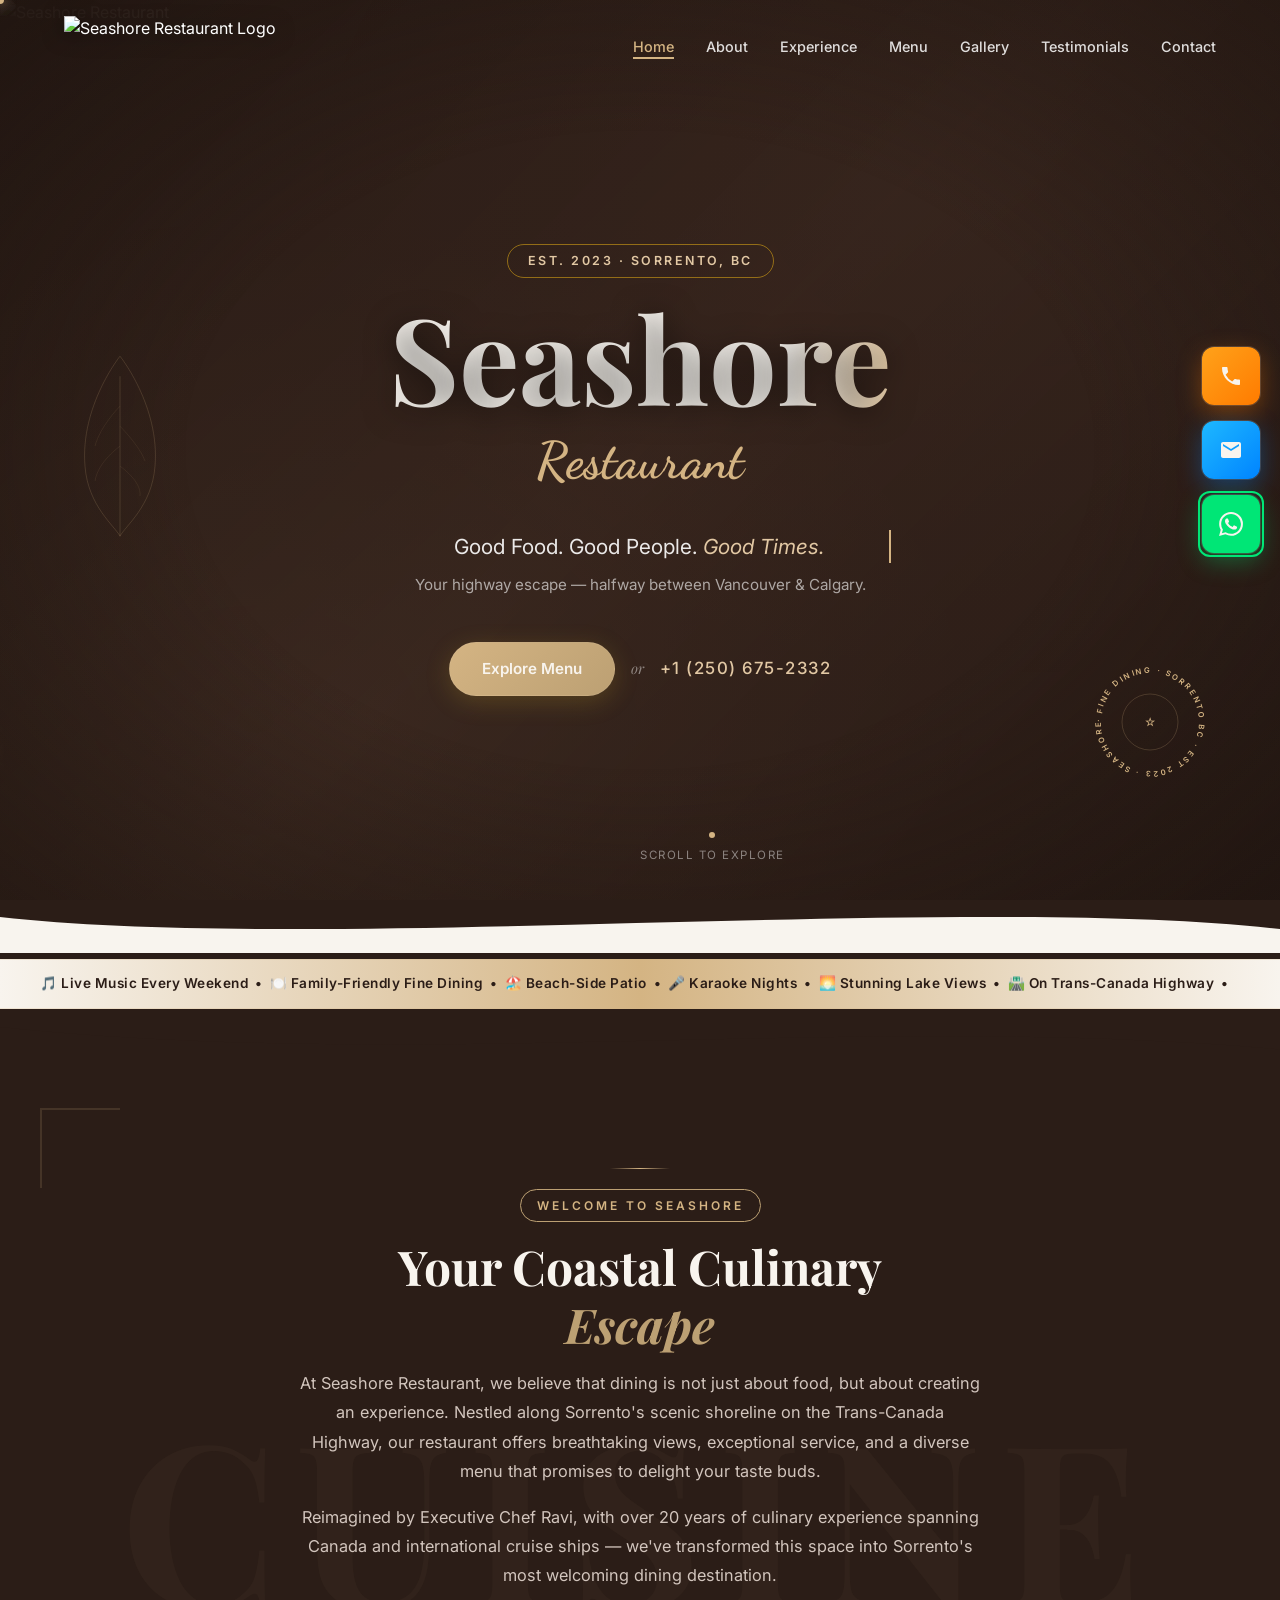
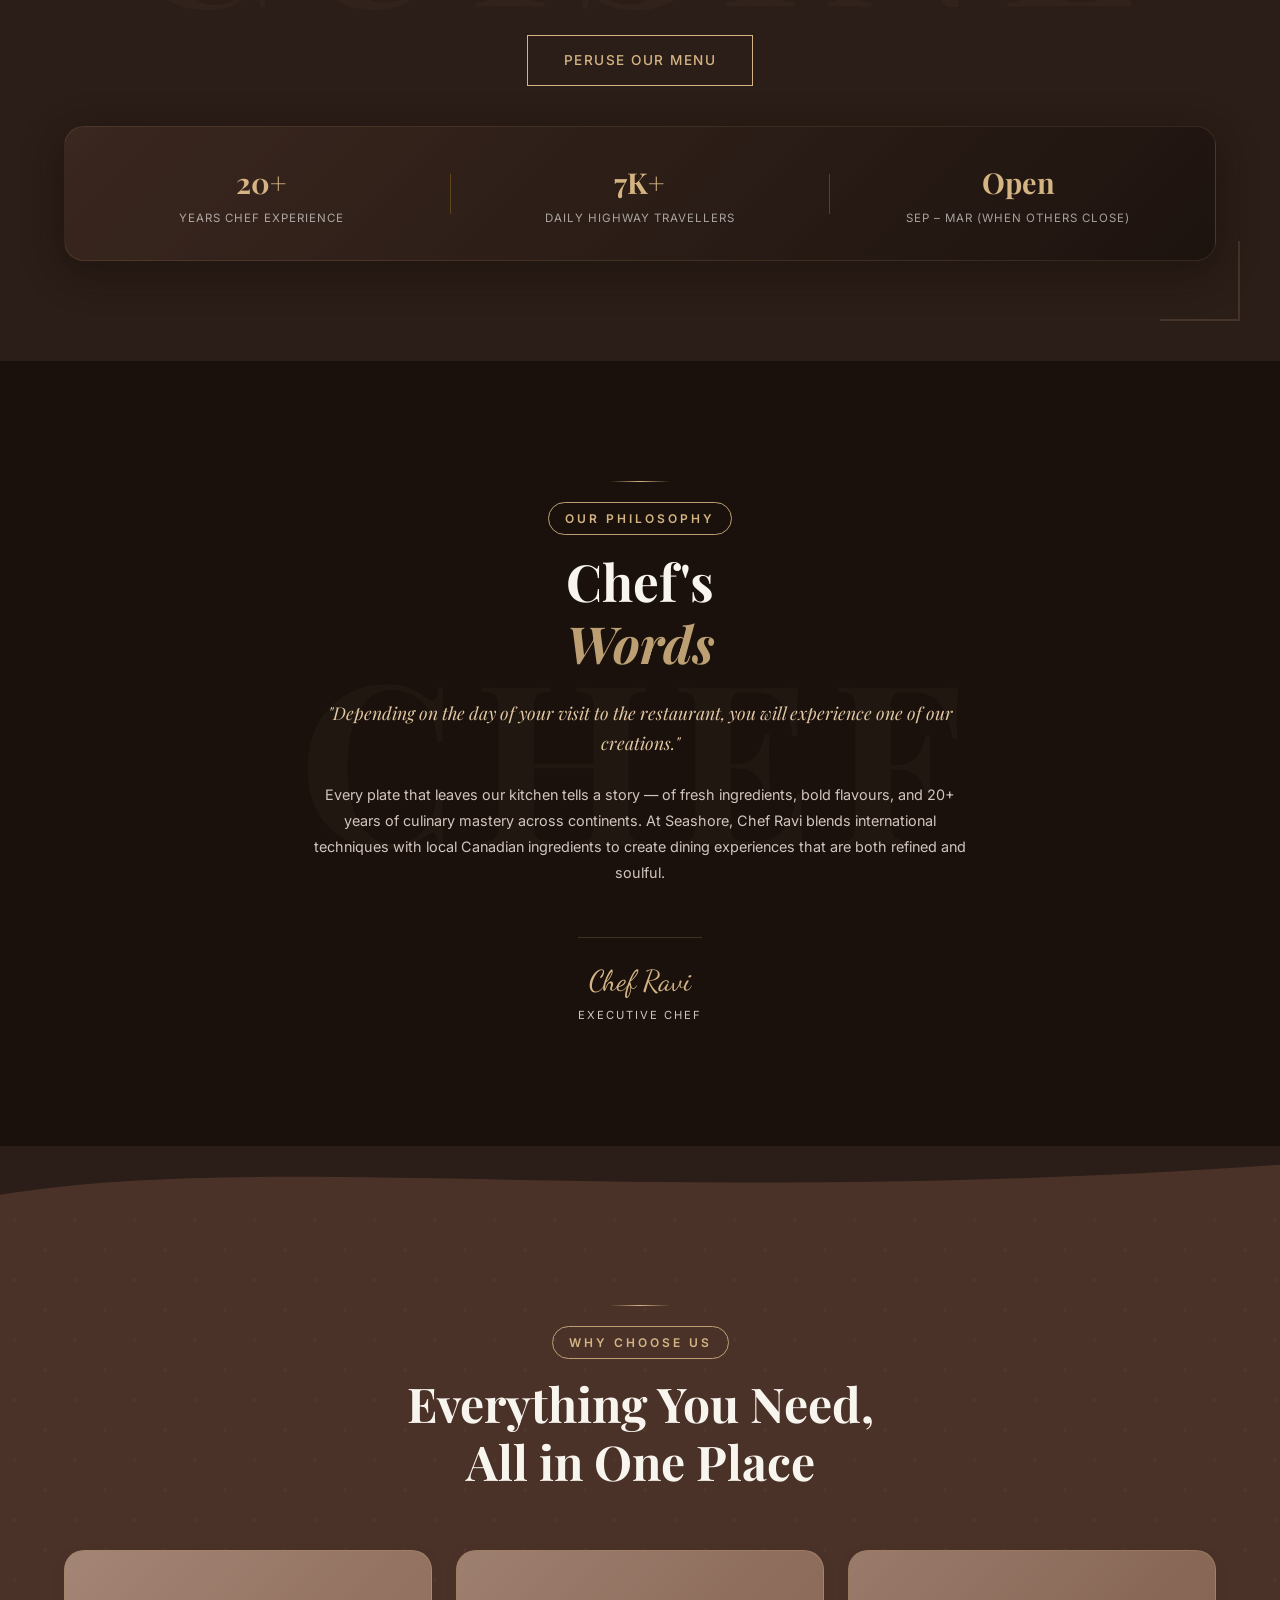
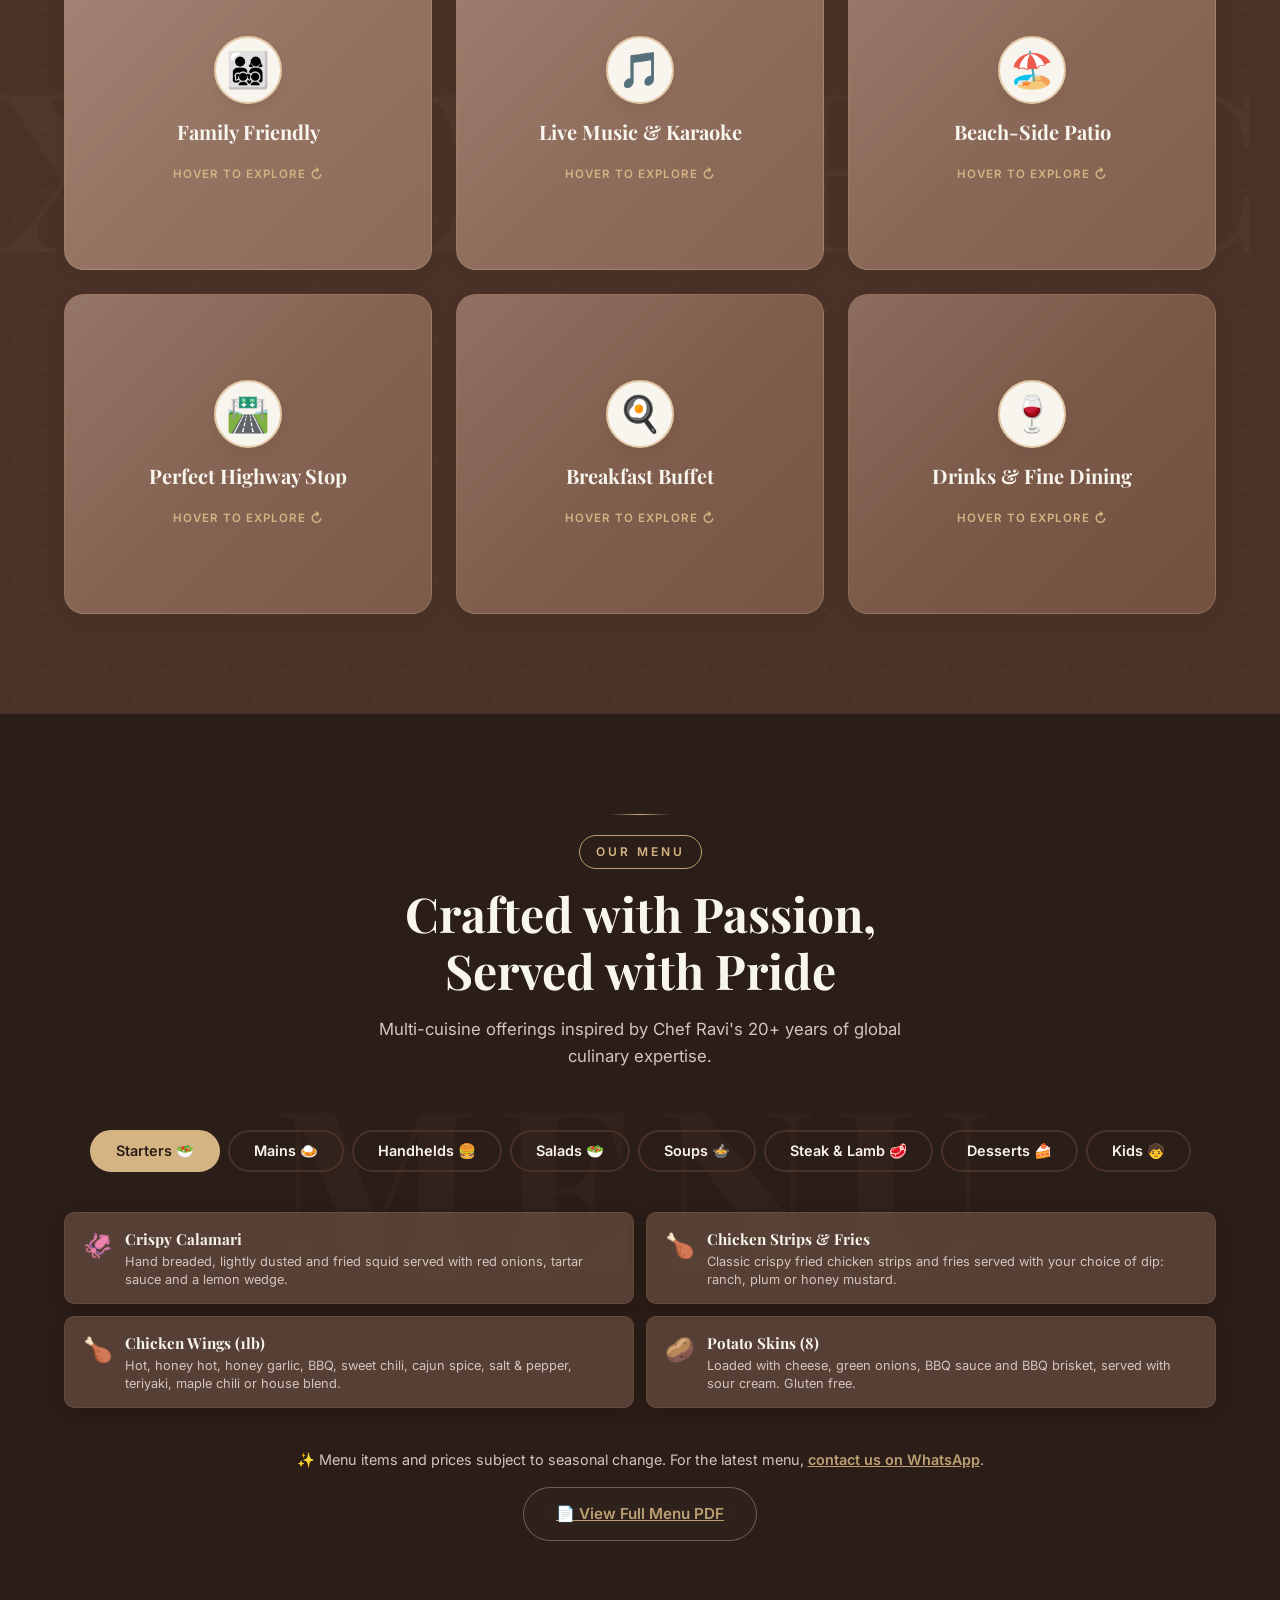
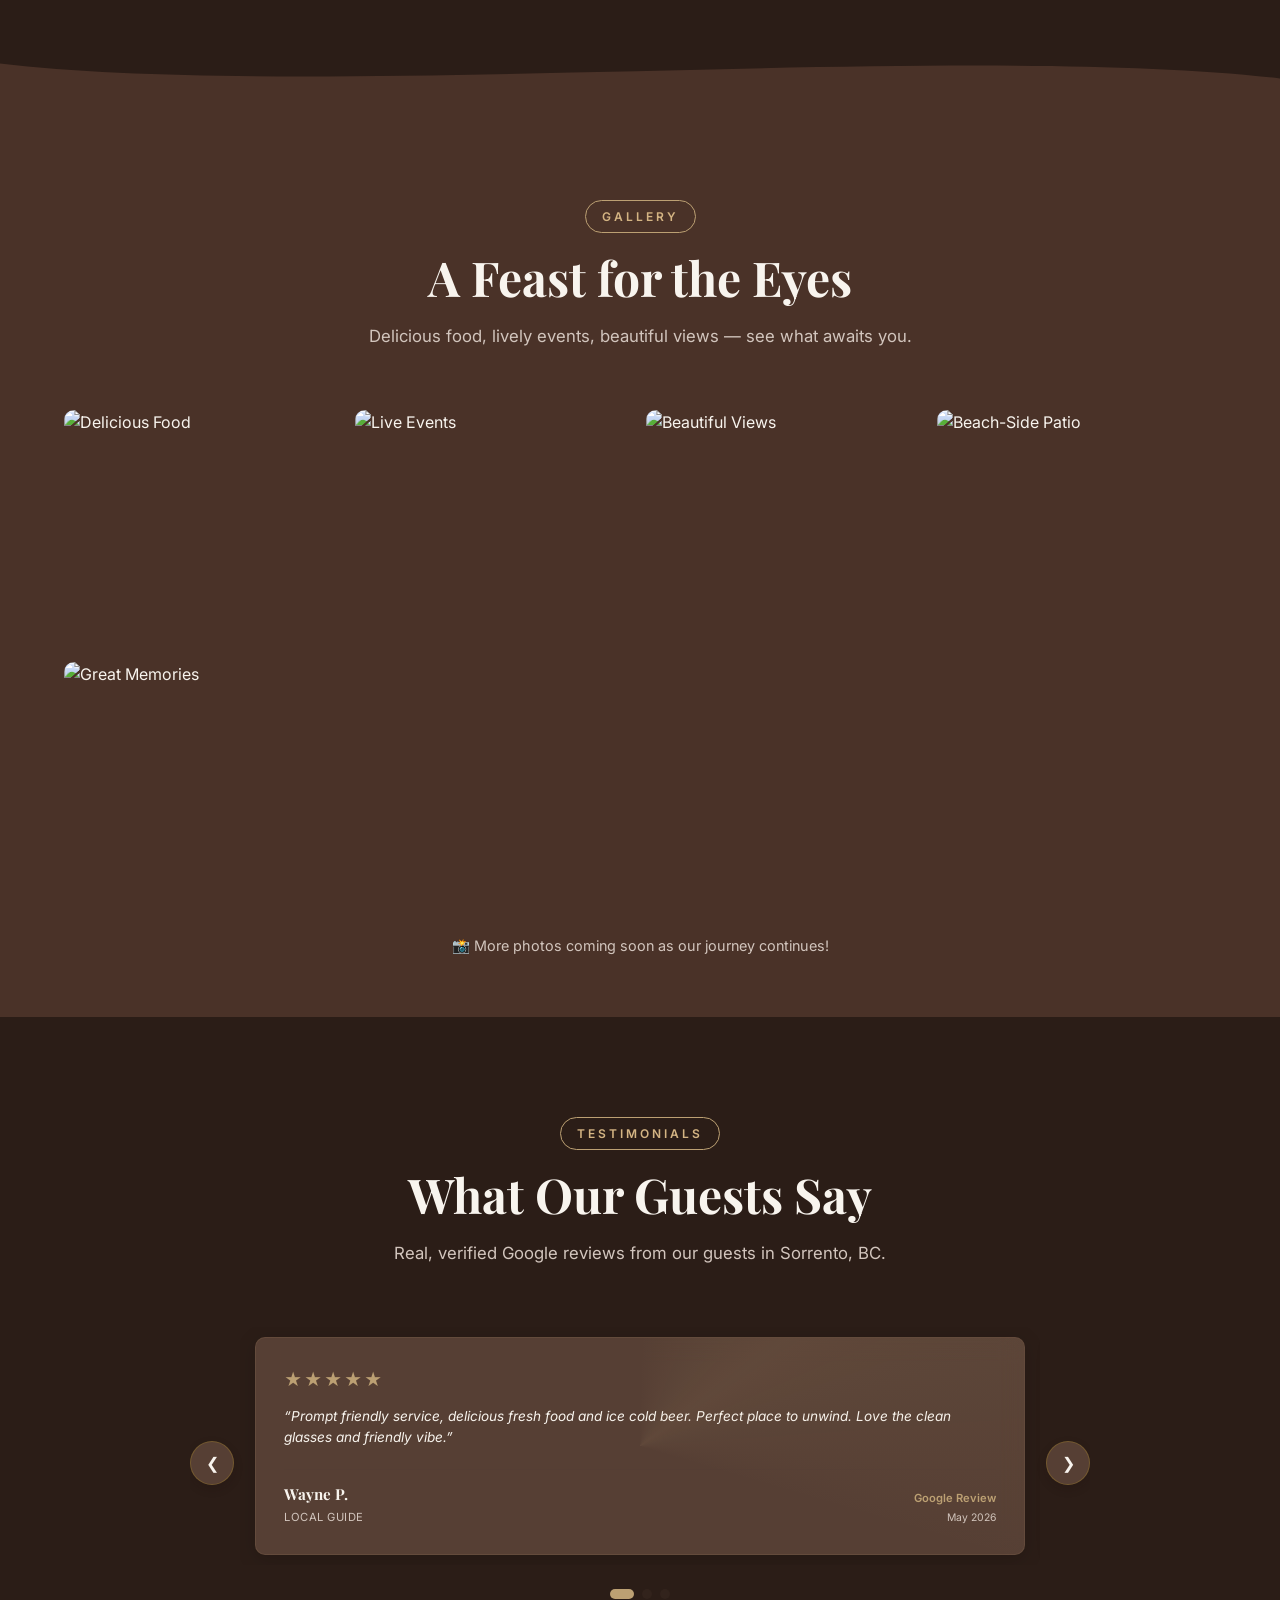
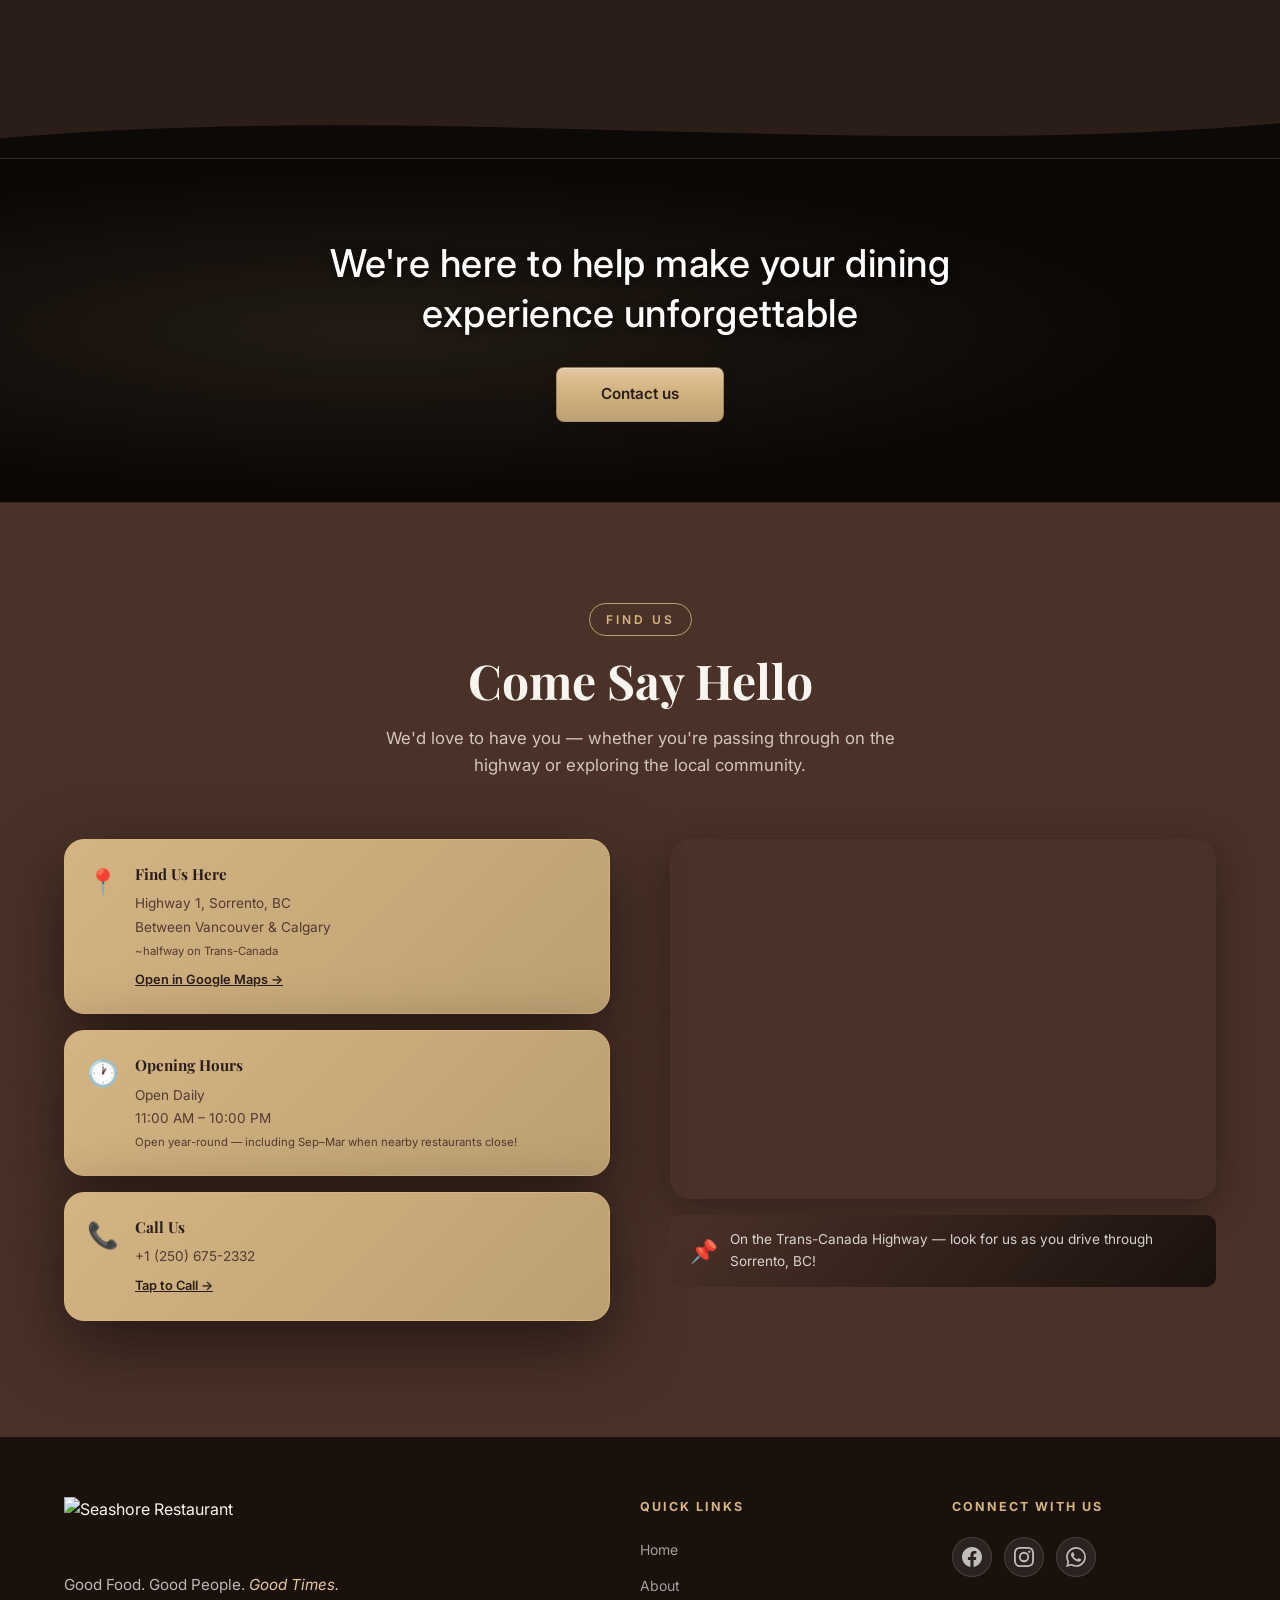
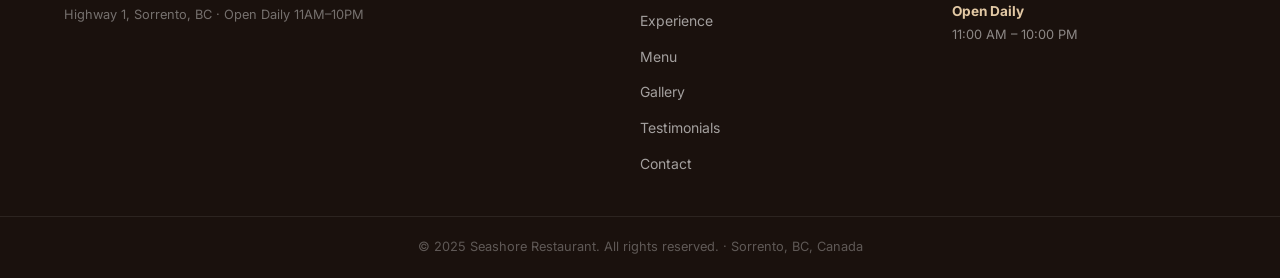
==== index.html @ 24e591bb "Remove generated photos and keep clean centered editorial section layout" ====
<!DOCTYPE html>
<html lang="en">
<head>
  <meta charset="UTF-8" />
  <meta name="viewport" content="width=device-width, initial-scale=1.0" />
  <title>Seashore Restaurant | Fine Dining in Sorrento, BC</title>
  <meta name="description" content="Seashore Restaurant — Sorrento BC's premier family-friendly fine dining restaurant on the Trans-Canada Highway. Great food, live music, beach-side patio and stunning lake views. Halfway between Vancouver & Calgary." />
  <meta name="keywords" content="Seashore Restaurant, Sorrento BC restaurant, fine dining Trans-Canada, family restaurant BC, live music Sorrento, beach patio restaurant" />
  <meta property="og:title" content="Seashore Restaurant | Fine Dining in Sorrento, BC" />
  <meta property="og:description" content="Good Food. Good People. Good Times. The only full-service restaurant on the Trans-Canada Highway between Vancouver & Calgary." />
  <meta property="og:type" content="website" />
  <meta property="og:url" content="https://shoreline-social-luxury.surge.sh/" />
  <meta property="og:image" content="https://shoreline-social-sorrento.surge.sh/hero-bg.png" />
  <meta property="og:image:width" content="1200" />
  <meta property="og:image:height" content="630" />
  <meta property="og:image:alt" content="Seashore Restaurant — Fine Dining in Sorrento, BC" />
  <meta property="og:site_name" content="Seashore Restaurant" />
  <meta name="twitter:card" content="summary_large_image" />
  <meta name="twitter:title" content="Seashore Restaurant | Fine Dining in Sorrento, BC" />
  <meta name="twitter:description" content="Good Food. Good People. Good Times. The only full-service restaurant on the Trans-Canada Highway between Vancouver & Calgary." />
  <meta name="twitter:image" content="https://shoreline-social-sorrento.surge.sh/hero-bg.png" />
  <link rel="icon" type="image/svg+xml" href="https://shoreline-social-sorrento.surge.sh/favicon.svg" />
  <link rel="preconnect" href="https://fonts.googleapis.com" />
  <link rel="preconnect" href="https://fonts.gstatic.com" crossorigin />
  <link href="https://fonts.googleapis.com/css2?family=Playfair+Display:ital,wght@0,400;0,600;0,700;1,400;1,600&family=Inter:wght@300;400;500;600&family=Dancing+Script:wght@600;700&display=swap" rel="stylesheet" />
  <link rel="stylesheet" href="style.css" />
</head>
<body>

  <!-- ===== PAGE LOADER ===== -->
  <div id="pageLoader" class="page-loader">
    <div class="loader-inner">
      <div class="loader-ring"></div>
      <div class="loader-ring"></div>
      <div class="loader-ring"></div>
      <span class="loader-text">Seashore</span>
    </div>
  </div>

  <!-- ===== SCROLL PROGRESS BAR ===== -->
  <div id="scrollProgress" class="scroll-progress"></div>

  <!-- ===== CURSOR GLOW ===== -->
  <div id="cursorGlow" class="cursor-glow"></div>
  <div id="cursorDot" class="cursor-dot"></div>

  <!-- ===== AMBIENT BACKGROUND ORBS ===== -->
  <div class="ambient-orbs" aria-hidden="true">
    <div class="orb orb-1"></div>
    <div class="orb orb-2"></div>
    <div class="orb orb-3"></div>
  </div>

  <!-- ===== NAVIGATION ===== -->
  <nav id="navbar" class="navbar">
    <div class="nav-container">
      <a href="#hero" class="nav-logo">
        <img src="https://shoreline-social-sorrento.surge.sh/logo-circular.png" alt="Seashore Restaurant Logo" class="logo-img" />
      </a>
      <ul class="nav-links" id="navLinks">
        <li><a href="#hero" class="nav-link">Home</a></li>
        <li><a href="#about" class="nav-link">About</a></li>
        <li><a href="#experience" class="nav-link">Experience</a></li>
        <li><a href="#menu" class="nav-link">Menu</a></li>
        <li><a href="#gallery" class="nav-link">Gallery</a></li>
        <li><a href="#testimonials" class="nav-link">Testimonials</a></li>
        <li><a href="#contact" class="nav-link">Contact</a></li>
      </ul>
      <button class="hamburger" id="hamburger" aria-label="Toggle menu">
        <span></span><span></span><span></span>
      </button>
    </div>
  </nav>

  <!-- ===== HERO ===== -->
  <section id="hero" class="hero">
    <canvas id="heroCanvas" class="hero-canvas"></canvas>
    <div class="hero-bg"></div>
    <img src="https://shoreline-social-sorrento.surge.sh/hero-bg.png" alt="Seashore Restaurant" class="hero-poster-img" />
    <div class="hero-content">
      <div class="hero-badge">Est. 2023 · Sorrento, BC</div>
      <h1 class="hero-title">
        <span class="hero-title-main">Seashore</span>
        <span class="hero-title-sub">Restaurant</span>
      </h1>
      <p class="hero-tagline">Good Food. Good People. <em>Good Times.</em></p>
      <p class="hero-sub">Your highway escape — halfway between Vancouver &amp; Calgary.</p>
      <div class="hero-actions">
        <a href="#menu" class="btn btn-gold" id="heroMenuBtn">Explore Menu</a>
        <span class="hero-or">or</span>
        <a href="tel:+12506752332" class="hero-phone">+1 (250) 675-2332</a>
      </div>
    </div>
    <div class="hero-scroll">
      <div class="scroll-dot"></div>
      <span>Scroll to explore</span>
    </div>

    <!-- Rotating Seal Badge -->
    <div class="hero-seal" aria-hidden="true">
      <svg viewBox="0 0 200 200" width="140" height="140">
        <defs>
          <path id="sealCircle" d="M100,100 m-70,0 a70,70 0 1,1 140,0 a70,70 0 1,1 -140,0" />
        </defs>
        <text class="seal-text">
          <textPath href="#sealCircle" startOffset="0%">
            · FINE DINING · SORRENTO BC · EST 2023 · SEASHORE ·
          </textPath>
        </text>
        <circle cx="100" cy="100" r="40" fill="none" stroke="rgba(212,180,131,0.3)" stroke-width="1" />
        <text x="100" y="105" text-anchor="middle" fill="var(--gold)" font-family="'Playfair Display', serif" font-size="16" font-weight="700">☆</text>
      </svg>
    </div>

    <!-- Decorative Gold Leaf SVG -->
    <div class="hero-leaf" aria-hidden="true">
      <svg width="120" height="200" viewBox="0 0 120 200" fill="none" xmlns="http://www.w3.org/2000/svg">
        <path d="M60 10 C60 10, 20 60, 25 120 C28 160, 55 180, 60 190 C65 180, 92 160, 95 120 C100 60, 60 10, 60 10Z" stroke="var(--gold)" stroke-width="1" fill="none" opacity="0.3"/>
        <path d="M60 30 L60 190" stroke="var(--gold)" stroke-width="0.8" opacity="0.4"/>
        <path d="M60 60 C60 60, 40 80, 35 100" stroke="var(--gold)" stroke-width="0.6" fill="none" opacity="0.25"/>
        <path d="M60 80 C60 80, 80 100, 85 115" stroke="var(--gold)" stroke-width="0.6" fill="none" opacity="0.25"/>
        <path d="M60 100 C60 100, 38 115, 35 135" stroke="var(--gold)" stroke-width="0.6" fill="none" opacity="0.25"/>
        <path d="M60 120 C60 120, 82 135, 80 150" stroke="var(--gold)" stroke-width="0.6" fill="none" opacity="0.25"/>
      </svg>
    </div>
  </section>

  <!-- Wave divider: Hero → Announcement -->
  <div class="wave-divider wave-divider--dark" aria-hidden="true">
    <svg viewBox="0 0 1440 100" preserveAspectRatio="none">
      <path d="M0,40 C360,100 1080,0 1440,60 L1440,100 L0,100 Z" fill="currentColor"/>
    </svg>
  </div>

  <!-- ===== ANNOUNCEMENT BANNER ===== -->
  <div class="announcement-bar">
    <div class="announcement-track">
      <span>🎵 Live Music Every Weekend &nbsp;•&nbsp; 🍽️ Family-Friendly Fine Dining &nbsp;•&nbsp; 🏖️ Beach-Side Patio &nbsp;•&nbsp; 🎤 Karaoke Nights &nbsp;•&nbsp; 🌅 Stunning Lake Views &nbsp;•&nbsp; 🛣️ On Trans-Canada Highway &nbsp;•&nbsp;</span>
      <span aria-hidden="true">🎵 Live Music Every Weekend &nbsp;•&nbsp; 🍽️ Family-Friendly Fine Dining &nbsp;•&nbsp; 🏖️ Beach-Side Patio &nbsp;•&nbsp; 🎤 Karaoke Nights &nbsp;•&nbsp; 🌅 Stunning Lake Views &nbsp;•&nbsp; 🛣️ On Trans-Canada Highway &nbsp;•&nbsp;</span>
    </div>
  </div>

  <!-- Wave divider: Announcement → About -->
  <div class="wave-divider wave-divider--cream" aria-hidden="true">
    <svg viewBox="0 0 1440 80" preserveAspectRatio="none">
      <path d="M0,20 C480,80 960,0 1440,50 L1440,80 L0,80 Z" fill="currentColor"/>
    </svg>
  </div>

  <!-- ===== ABOUT ===== -->
  <section id="about" class="section about-section">
    <div class="watermark-text" aria-hidden="true">CUISINE</div>
    <div class="container">
      <div class="about-editorial" data-reveal>
        <!-- Thin gold divider line -->
        <div class="gold-divider"><span></span></div>
        <div class="section-tag">Welcome to Seashore</div>
        <h2 class="section-title">Your Coastal Culinary<br /><em>Escape</em></h2>
        <p class="about-desc">At Seashore Restaurant, we believe that dining is not just about food, but about creating an experience. Nestled along Sorrento's scenic shoreline on the Trans-Canada Highway, our restaurant offers breathtaking views, exceptional service, and a diverse menu that promises to delight your taste buds.</p>
        <p class="about-desc">Reimagined by Executive Chef Ravi, with over 20 years of culinary experience spanning Canada and international cruise ships — we've transformed this space into Sorrento's most welcoming dining destination.</p>
        <a href="#menu" class="btn btn-outline-editorial">Peruse our Menu</a>
      </div>
    </div>

    <!-- Stats Row -->
    <div class="container">
      <div class="about-stats-editorial" data-reveal>
        <div class="stat-item">
          <span class="stat-num">20+</span>
          <span class="stat-label">Years Chef Experience</span>
        </div>
        <div class="stat-divider"></div>
        <div class="stat-item">
          <span class="stat-num">7K+</span>
          <span class="stat-label">Daily Highway Travellers</span>
        </div>
        <div class="stat-divider"></div>
        <div class="stat-item">
          <span class="stat-num">Open</span>
          <span class="stat-label">Sep – Mar (When others close)</span>
        </div>
      </div>
    </div>
  </section>

  <!-- ===== CHEF'S WORDS ===== -->
  <section id="chef" class="section chef-section">
    <div class="watermark-text" aria-hidden="true">CHEF</div>
    <div class="container">
      <div class="chef-content-centered" data-reveal>
        <div class="gold-divider"><span></span></div>
        <div class="section-tag">Our Philosophy</div>
        <h2 class="section-title chef-title">Chef's<br /><em>Words</em></h2>
        <p class="chef-quote">"Depending on the day of your visit to the restaurant, you will experience one of our creations."</p>
        <p class="chef-desc">Every plate that leaves our kitchen tells a story — of fresh ingredients, bold flavours, and 20+ years of culinary mastery across continents. At Seashore, Chef Ravi blends international techniques with local Canadian ingredients to create dining experiences that are both refined and soulful.</p>
        <div class="chef-signature">
          <span class="signature-text">Chef Ravi</span>
          <span class="signature-role">Executive Chef</span>
        </div>
      </div>
    </div>
  </section>

  <!-- Wave divider: About → Experience -->
  <div class="wave-divider wave-divider--exp" aria-hidden="true">
    <svg viewBox="0 0 1440 80" preserveAspectRatio="none">
      <path d="M0,60 C320,0 720,80 1440,20 L1440,80 L0,80 Z" fill="currentColor"/>
    </svg>
  </div>

  <!-- ===== EXPERIENCE PILLARS ===== -->
  <section id="experience" class="section experience-section">
    <div class="watermark-text" aria-hidden="true">EXPERIENCE</div>
    <div class="exp-bg-pattern"></div>
    <div class="container">
      <div class="section-header" data-reveal>
        <div class="gold-divider"><span></span></div>
        <div class="section-tag">Why Choose Us</div>
        <h2 class="section-title">Everything You Need,<br />All in One Place</h2>
      </div>
      <div class="pillars-grid">
        <div class="pillar-card-container" data-reveal style="transition-delay: 0s;">
          <div class="pillar-card">
            <div class="pillar-card-front">
              <div class="pillar-icon">👨‍👩‍👧‍👦</div>
              <h3>Family Friendly</h3>
              <div class="flip-hint">Hover to explore</div>
            </div>
            <div class="pillar-card-back">
              <h3>Family Friendly</h3>
              <p>Everyone is welcome — from toddlers to grandparents. A warm, inclusive space for the whole family to enjoy.</p>
            </div>
          </div>
        </div>
        <div class="pillar-card-container" data-reveal style="transition-delay: 0.08s;">
          <div class="pillar-card">
            <div class="pillar-card-front">
              <div class="pillar-icon">🎵</div>
              <h3>Live Music & Karaoke</h3>
              <div class="flip-hint">Hover to explore</div>
            </div>
            <div class="pillar-card-back">
              <h3>Live Music & Karaoke</h3>
              <p>Good vibes every weekend with live bands, local artists, and karaoke nights — promoted to all surrounding communities.</p>
            </div>
          </div>
        </div>
        <div class="pillar-card-container" data-reveal style="transition-delay: 0.16s;">
          <div class="pillar-card">
            <div class="pillar-card-front">
              <div class="pillar-icon">🏖️</div>
              <h3>Beach-Side Patio</h3>
              <div class="flip-hint">Hover to explore</div>
            </div>
            <div class="pillar-card-back">
              <h3>Beach-Side Patio</h3>
              <p>Relax, unwind, and enjoy the breathtaking lakeside views from our stunning outdoor beach patio.</p>
            </div>
          </div>
        </div>
        <div class="pillar-card-container" data-reveal style="transition-delay: 0.24s;">
          <div class="pillar-card">
            <div class="pillar-card-front">
              <div class="pillar-icon">🛣️</div>
              <h3>Perfect Highway Stop</h3>
              <div class="flip-hint">Hover to explore</div>
            </div>
            <div class="pillar-card-back">
              <h3>Perfect Highway Stop</h3>
              <p>Perfectly located on the Trans-Canada Highway — the only full-service restaurant within ~50 km between Vancouver & Calgary.</p>
            </div>
          </div>
        </div>
        <div class="pillar-card-container" data-reveal style="transition-delay: 0.32s;">
          <div class="pillar-card">
            <div class="pillar-card-front">
              <div class="pillar-icon">🍳</div>
              <h3>Breakfast Buffet</h3>
              <div class="flip-hint">Hover to explore</div>
            </div>
            <div class="pillar-card-back">
              <h3>Breakfast Buffet</h3>
              <p>Start your day right with our hearty breakfast buffet — the perfect fuel stop for highway travellers and locals alike.</p>
            </div>
          </div>
        </div>
        <div class="pillar-card-container" data-reveal style="transition-delay: 0.4s;">
          <div class="pillar-card">
            <div class="pillar-card-front">
              <div class="pillar-icon">🍷</div>
              <h3>Drinks & Fine Dining</h3>
              <div class="flip-hint">Hover to explore</div>
            </div>
            <div class="pillar-card-back">
              <h3>Drinks & Fine Dining</h3>
              <p>A curated selection of beverages alongside a multi-cuisine menu crafted by a world-class executive chef.</p>
            </div>
          </div>
        </div>
      </div>
    </div>
  </section>

  <!-- ===== MENU ===== -->
  <section id="menu" class="section menu-section">
    <div class="watermark-text" aria-hidden="true">MENU</div>
    <div class="container">
      <div class="section-header" data-reveal>
        <div class="gold-divider"><span></span></div>
        <div class="section-tag">Our Menu</div>
        <h2 class="section-title">Crafted with Passion,<br />Served with Pride</h2>
        <p class="section-sub">Multi-cuisine offerings inspired by Chef Ravi's 20+ years of global culinary expertise.</p>
      </div>
      
      <div class="menu-tabs" data-reveal>
        <button class="menu-tab active" data-tab="Starters">Starters 🥗</button>
        <button class="menu-tab" data-tab="Mains">Mains 🍛</button>
        <button class="menu-tab" data-tab="Handhelds">Handhelds 🍔</button>
        <button class="menu-tab" data-tab="Salads">Salads 🥗</button>
        <button class="menu-tab" data-tab="Soups">Soups 🍲</button>
        <button class="menu-tab" data-tab="Steak & Lamb">Steak & Lamb 🥩</button>
        <button class="menu-tab" data-tab="Desserts">Desserts 🍰</button>
        <button class="menu-tab" data-tab="Kids">Kids 🧒</button>
      </div>

      <div class="kids-menu-banner" id="kidsMenuBanner" data-reveal style="display: none;">
        <span>👨‍👩‍👧‍👦</span>
        <div>
          <strong>Little Ones Welcome!</strong>
          <p>Specially crafted smaller portions for our younger guests — made with the same love and quality.</p>
        </div>
      </div>

      <div class="menu-grid" id="menuGrid" data-reveal>
        <!-- Rendered via JS -->
      </div>

      <div class="menu-note" data-reveal>
        <p>✨ Menu items and prices subject to seasonal change. For the latest menu, <a href="https://wa.me/12506752332" target="_blank" id="menuWhatsappLink">contact us on WhatsApp</a>.</p>
        <a href="https://shoreline-social-sorrento.surge.sh/menu.pdf" target="_blank" class="btn btn-outline-dark" id="menuDownloadBtn">📄 View Full Menu PDF</a>
      </div>
    </div>
  </section>

  <!-- Wave divider: Menu → Gallery -->
  <div class="wave-divider wave-divider--gallery" aria-hidden="true">
    <svg viewBox="0 0 1440 80" preserveAspectRatio="none">
      <path d="M0,30 C360,80 1080,0 1440,50 L1440,80 L0,80 Z" fill="currentColor"/>
    </svg>
  </div>

  <!-- ===== GALLERY ===== -->
  <section id="gallery" class="section gallery-section">
    <div class="container">
      <div class="section-header" data-reveal>
        <div class="section-tag">Gallery</div>
        <h2 class="section-title">A Feast for the Eyes</h2>
        <p class="section-sub">Delicious food, lively events, beautiful views — see what awaits you.</p>
      </div>
    </div>
    <div class="gallery-mosaic" data-reveal>
      <div class="gallery-item gallery-large">
        <div class="gallery-overlay"><span>Delicious Food</span></div>
        <img src="https://shoreline-social-sorrento.surge.sh/gallery-food.png" alt="Delicious Food" class="gallery-img" />
      </div>
      <div class="gallery-item">
        <div class="gallery-overlay"><span>Live Events</span></div>
        <img src="https://shoreline-social-sorrento.surge.sh/gallery-music.png" alt="Live Events" class="gallery-img" />
      </div>
      <div class="gallery-item">
        <div class="gallery-overlay"><span>Beautiful Views</span></div>
        <img src="https://shoreline-social-sorrento.surge.sh/gallery-lakeview.png" alt="Beautiful Views" class="gallery-img" />
      </div>
      <div class="gallery-item gallery-wide">
        <div class="gallery-overlay"><span>Beach-Side Patio</span></div>
        <img src="https://shoreline-social-sorrento.surge.sh/gallery-patio.png" alt="Beach-Side Patio" class="gallery-img" />
      </div>
      <div class="gallery-item">
        <div class="gallery-overlay"><span>Great Memories</span></div>
        <img src="https://shoreline-social-sorrento.surge.sh/gallery-memories.png" alt="Great Memories" class="gallery-img" />
      </div>
    </div>
    <div class="gallery-cta" data-reveal>
      <p>📸 More photos coming soon as our journey continues!</p>
    </div>
  </section>

  <!-- ===== TESTIMONIALS ===== -->
  <section id="testimonials" class="section testimonials-section">
    <div class="container">
      <div class="section-header" data-reveal>
        <div class="section-tag">Testimonials</div>
        <h2 class="section-title">What Our Guests Say</h2>
        <p class="section-sub">Real, verified Google reviews from our guests in Sorrento, BC.</p>
      </div>
      <div class="testimonials-container" data-reveal>
        <button class="testimonials-prev" id="prevTestimonial" aria-label="Previous review">&#10094;</button>
        <div class="testimonials-wrapper">
          <div class="testimonials-slider-track" id="testimonialTrack">
            <div class="testimonial-slide">
              <div class="testimonial-card">
                <div class="testimonial-stars">
                  <span class="star">★</span><span class="star">★</span><span class="star">★</span><span class="star">★</span><span class="star">★</span>
                </div>
                <p class="testimonial-text">&ldquo;Prompt friendly service, delicious fresh food and ice cold beer. Perfect place to unwind. Love the clean glasses and friendly vibe.&rdquo;</p>
                <div class="testimonial-meta">
                  <div>
                    <h4 class="testimonial-author">Wayne P.</h4>
                    <span class="testimonial-role">Local Guide</span>
                  </div>
                  <div class="testimonial-source-info">
                    <span class="testimonial-source">Google Review</span>
                    <span class="testimonial-date">May 2026</span>
                  </div>
                </div>
              </div>
            </div>
            <div class="testimonial-slide">
              <div class="testimonial-card">
                <div class="testimonial-stars">
                  <span class="star">★</span><span class="star">★</span><span class="star">★</span><span class="star">★</span><span class="star">★</span>
                </div>
                <p class="testimonial-text">&ldquo;Great local spot! The fish & chips are homemade and absolutely delicious, and the service was quick and very friendly. The view from the patio area is beautiful.&rdquo;</p>
                <div class="testimonial-meta">
                  <div>
                    <h4 class="testimonial-author">Jennifer L.</h4>
                    <span class="testimonial-role">Local Resident</span>
                  </div>
                  <div class="testimonial-source-info">
                    <span class="testimonial-source">Google Review</span>
                    <span class="testimonial-date">June 2026</span>
                  </div>
                </div>
              </div>
            </div>
            <div class="testimonial-slide">
              <div class="testimonial-card">
                <div class="testimonial-stars">
                  <span class="star">★</span><span class="star">★</span><span class="star">★</span><span class="star">★</span><span class="star">★</span>
                </div>
                <p class="testimonial-text">&ldquo;We stopped by on our road trip and had the Prime Rib dinner. It was excellent and cooked perfectly. Great selection of craft beers and a really clean, welcoming atmosphere.&rdquo;</p>
                <div class="testimonial-meta">
                  <div>
                    <h4 class="testimonial-author">Robert H.</h4>
                    <span class="testimonial-role">Highway Traveller</span>
                  </div>
                  <div class="testimonial-source-info">
                    <span class="testimonial-source">Google Review</span>
                    <span class="testimonial-date">June 2026</span>
                  </div>
                </div>
              </div>
            </div>
          </div>
        </div>
        <button class="testimonials-next" id="nextTestimonial" aria-label="Next review">&#10095;</button>
        <div class="testimonials-dots" id="testimonialDots"></div>
      </div>
    </div>
  </section>

  <!-- Wave divider: Testimonials → CTA -->
  <div class="wave-divider wave-divider--cta" aria-hidden="true">
    <svg viewBox="0 0 1440 80" preserveAspectRatio="none">
      <path d="M0,50 C480,0 960,80 1440,30 L1440,80 L0,80 Z" fill="currentColor"/>
    </svg>
  </div>

  <!-- ===== CALL TO ACTION BANNER ===== -->
  <section class="cta-banner">
    <div class="container cta-banner-content" data-reveal>
      <h2>We're here to help make your dining experience unforgettable</h2>
      <a href="#contact" class="btn-cta-banner">Contact us</a>
    </div>
  </section>

  <!-- ===== CONTACT & HOURS ===== -->
  <section id="contact" class="section contact-section">
    <div class="container">
      <div class="section-header" data-reveal>
        <div class="section-tag">Find Us</div>
        <h2 class="section-title">Come Say Hello</h2>
        <p class="section-sub">We'd love to have you — whether you're passing through on the highway or exploring the local community.</p>
      </div>
      <div class="contact-grid">
        <div class="contact-info" data-reveal>
          <div class="contact-card highlighted">
            <div class="contact-card-icon">📍</div>
            <div>
              <h4>Find Us Here</h4>
              <p>Highway 1, Sorrento, BC<br />Between Vancouver &amp; Calgary<br /><small>~halfway on Trans-Canada</small></p>
              <a href="https://maps.google.com/?q=Sorrento+BC+Highway+1" target="_blank" class="contact-link" id="mapsLink">Open in Google Maps →</a>
            </div>
          </div>
          <div class="contact-card highlighted">
            <div class="contact-card-icon">🕐</div>
            <div>
              <h4>Opening Hours</h4>
              <p>Open Daily<br />11:00 AM – 10:00 PM<br /><small>Open year-round — including Sep–Mar when nearby restaurants close!</small></p>
            </div>
          </div>
          <div class="contact-card highlighted">
            <div class="contact-card-icon">📞</div>
            <div>
              <h4>Call Us</h4>
              <p>+1 (250) 675-2332</p>
              <a href="tel:+12506752332" class="contact-link" id="callLink">Tap to Call →</a>
            </div>
          </div>
        </div>
        <div class="contact-map" data-reveal>
          <div class="map-embed">
            <iframe
              src="https://www.google.com/maps/embed?pb=!1m18!1m12!1m3!1d10000!2d-119.0263!3d50.8702!2m3!1f0!2f0!3f0!3m2!1i1024!2i768!4f13.1!3m3!1m2!1s0x537e7cbbb1b66f85%3A0xa0dbe2c8fa3f1fc1!2sSorrento%2C%20BC!5e0!3m2!1sen!2sca!4v1693000000000"
              allowfullscreen=""
              loading="lazy"
              referrerpolicy="no-referrer-when-downgrade"
              title="Seashore Restaurant location map"
              id="googleMap">
            </iframe>
          </div>
          <div class="map-highlight">
            <span>📌</span>
            <p>On the Trans-Canada Highway — look for us as you drive through Sorrento, BC!</p>
          </div>
        </div>
      </div>
    </div>
  </section>

  <!-- ===== FOOTER ===== -->
  <footer class="footer">
    <div class="footer-top">
      <div class="container footer-inner">
        <div class="footer-brand">
          <img src="https://shoreline-social-sorrento.surge.sh/logo-circular.png" alt="Seashore Restaurant" class="footer-logo" />
          <p class="footer-tagline">Good Food. Good People. <em>Good Times.</em></p>
          <p class="footer-addr">Highway 1, Sorrento, BC · Open Daily 11AM–10PM</p>
        </div>
        <div class="footer-links">
          <h5>Quick Links</h5>
          <ul>
            <li><a href="#hero">Home</a></li>
            <li><a href="#about">About</a></li>
            <li><a href="#experience">Experience</a></li>
            <li><a href="#menu">Menu</a></li>
            <li><a href="#gallery">Gallery</a></li>
            <li><a href="#testimonials">Testimonials</a></li>
            <li><a href="#contact">Contact</a></li>
          </ul>
        </div>
        <div class="footer-social">
          <h5>Connect With Us</h5>
          <div class="social-icons">
            <a href="#" class="social-icon" aria-label="Facebook" id="footerFacebook">
              <svg width="20" height="20" viewBox="0 0 24 24" fill="currentColor"><path d="M24 12.073c0-6.627-5.373-12-12-12s-12 5.373-12 12c0 5.99 4.388 10.954 10.125 11.854v-8.385H7.078v-3.47h3.047V9.43c0-3.007 1.792-4.669 4.533-4.669 1.312 0 2.686.235 2.686.235v2.953H15.83c-1.491 0-1.956.925-1.956 1.874v2.25h3.328l-.532 3.47h-2.796v8.385C19.612 23.027 24 18.062 24 12.073z"/></svg>
            </a>
            <a href="#" class="social-icon" aria-label="Instagram" id="footerInstagram">
              <svg width="20" height="20" viewBox="0 0 24 24" fill="currentColor"><path d="M12 2.163c3.204 0 3.584.012 4.85.07 3.252.148 4.771 1.691 4.919 4.919.058 1.265.069 1.645.069 4.849 0 3.205-.012 3.584-.069 4.849-.149 3.225-1.664 4.771-4.919 4.919-1.266.058-1.644.07-4.85.07-3.204 0-3.584-.012-4.849-.07-3.26-.149-4.771-1.699-4.919-4.92-.058-1.265-.07-1.644-.07-4.849 0-3.204.013-3.583.07-4.849.149-3.227 1.664-4.771 4.919-4.919 1.266-.057 1.645-.069 4.849-.069zM12 0C8.741 0 8.333.014 7.053.072 2.695.272.273 2.69.073 7.052.014 8.333 0 8.741 0 12c0 3.259.014 3.668.072 4.948.2 4.358 2.618 6.78 6.98 6.98C8.333 23.986 8.741 24 12 24c3.259 0 3.668-.014 4.948-.072 4.354-.2 6.782-2.618 6.979-6.98.059-1.28.073-1.689.073-4.948 0-3.259-.014-3.667-.072-4.947-.196-4.354-2.617-6.78-6.979-6.98C15.668.014 15.259 0 12 0zm0 5.838a6.162 6.162 0 100 12.324 6.162 6.162 0 000-12.324zM12 16a4 4 0 110-8 4 4 0 010 8zm6.406-11.845a1.44 1.44 0 100 2.881 1.44 1.44 0 000-2.881z"/></svg>
            </a>
            <a href="https://wa.me/12506752332" target="_blank" class="social-icon" aria-label="WhatsApp" id="footerWhatsApp">
              <svg width="20" height="20" viewBox="0 0 24 24" fill="currentColor"><path d="M17.472 14.382c-.297-.149-1.758-.867-2.03-.967-.273-.099-.471-.148-.67.15-.197.297-.767.966-.94 1.164-.173.199-.347.223-.644.075-.297-.15-1.255-.463-2.39-1.475-.883-.788-1.48-1.761-1.653-2.059-.173-.297-.018-.458.13-.606.134-.133.298-.347.446-.52.149-.174.198-.298.298-.497.099-.198.05-.371-.025-.52-.075-.149-.669-1.612-.916-2.207-.242-.579-.487-.5-.669-.51-.173-.008-.371-.01-.57-.01-.198 0-.52.074-.792.372-.272.297-1.04 1.016-1.04 2.479 0 1.462 1.065 2.875 1.213 3.074.149.198 2.096 3.2 5.077 4.487.709.306 1.262.489 1.694.625.712.227 1.36.195 1.871.118.571-.085 1.758-.719 2.006-1.413.248-.694.248-1.289.173-1.413-.074-.124-.272-.198-.57-.347m-5.421 7.403h-.004a9.87 9.87 0 01-5.031-1.378l-.361-.214-3.741.982.998-3.648-.235-.374a9.86 9.86 0 01-1.51-5.26c.001-5.45 4.436-9.884 9.888-9.884 2.64 0 5.122 1.03 6.988 2.898a9.825 9.825 0 012.893 6.994c-.003 5.45-4.437 9.884-9.885 9.884m8.413-18.297A11.815 11.815 0 0012.05 0C5.495 0 .16 5.335.157 11.892c0 2.096.547 4.142 1.588 5.945L.057 24l6.305-1.654a11.882 11.882 0 005.683 1.448h.005c6.554 0 11.89-5.335 11.893-11.893a11.821 11.821 0 00-3.48-8.413z"/></svg>
            </a>
          </div>
          <div class="footer-hours">
            <strong>Open Daily</strong>
            <span>11:00 AM – 10:00 PM</span>
          </div>
        </div>
      </div>
    </div>
    <div class="footer-bottom">
      <div class="container">
        <p>© 2025 Seashore Restaurant. All rights reserved. · Sorrento, BC, Canada</p>
      </div>
    </div>
  </footer>

  <!-- Floating Contact Buttons -->
  <div class="floating-contact-bar">
    <a href="tel:+12506752332" class="float-btn float-phone" aria-label="Call Us">
      <svg width="24" height="24" viewBox="0 0 24 24" fill="currentColor">
        <path d="M6.62 10.79a15.149 15.149 0 006.59 6.59l2.2-2.2c.27-.27.67-.36 1.02-.24 1.12.37 2.33.57 3.57.57.55 0 1 .45 1 1V20c0 .55-.45 1-1 1-9.39 0-17-7.61-17-17 0-.55.45-1 1-1h3.5c.55 0 1 .45 1 1 0 1.25.2 2.45.57 3.57.11.35.03.74-.25 1.02l-2.2 2.2z"/>
      </svg>
      <span class="float-tooltip">Call Us</span>
    </a>
    <a href="mailto:majesticresorts@outlook.com" class="float-btn float-email" aria-label="Email Us">
      <svg width="24" height="24" viewBox="0 0 24 24" fill="currentColor">
        <path d="M20 4H4c-1.1 0-1.99.9-1.99 2L2 18c0 1.1.9 2 2 2h16c1.1 0 2-.9 2-2V6c0-1.1-.9-2-2-2zm0 4l-8 5-8-5V6l8 5 8-5v2z"/>
      </svg>
      <span class="float-tooltip">Email Us</span>
    </a>
    <a href="https://wa.me/12506752332" target="_blank" class="float-btn float-whatsapp" aria-label="Chat on WhatsApp">
      <svg width="24" height="24" viewBox="0 0 24 24" fill="currentColor">
        <path d="M17.472 14.382c-.297-.149-1.758-.867-2.03-.967-.273-.099-.471-.148-.67.15-.197.297-.767.966-.94 1.164-.173.199-.347.223-.644.075-.297-.15-1.255-.463-2.39-1.475-.883-.788-1.48-1.761-1.653-2.059-.173-.297-.018-.458.13-.606.134-.133.298-.347.446-.52.149-.174.198-.298.298-.497.099-.198.05-.371-.025-.52-.075-.149-.669-1.612-.916-2.207-.242-.579-.487-.5-.669-.51-.173-.008-.371-.01-.57-.01-.198 0-.52.074-.792.372-.272.297-1.04 1.016-1.04 2.479 0 1.462 1.065 2.875 1.213 3.074.149.198 2.096 3.2 5.077 4.487.709.306 1.262.489 1.694.625.712.227 1.36.195 1.871.118.571-.085 1.758-.719 2.006-1.413.248-.694.248-1.289.173-1.413-.074-.124-.272-.198-.57-.347m-5.421 7.403h-.004a9.87 9.87 0 01-5.031-1.378l-.361-.214-3.741.982.998-3.648-.235-.374a9.86 9.86 0 01-1.51-5.26c.001-5.45 4.436-9.884 9.888-9.884 2.64 0 5.122 1.03 6.988 2.898a9.825 9.825 0 012.893 6.994c-.003 5.45-4.437 9.884-9.885 9.884m8.413-18.297A11.815 11.815 0 0012.05 0C5.495 0 .16 5.335.157 11.892c0 2.096.547 4.142 1.588 5.945L.057 24l6.305-1.654a11.882 11.882 0 005.683 1.448h.005c6.554 0 11.89-5.335 11.893-11.893a11.821 11.821 0 00-3.48-8.413z"/>
      </svg>
      <span class="float-tooltip">Chat with us!</span>
    </a>
  </div>

  <!-- Back to Top Button -->
  <button id="backToTop" class="back-to-top" aria-label="Back to top">↑</button>

  <!-- Lightbox modal -->
  <div id="lightbox" class="lightbox">
    <span class="lightbox-close" id="lightboxClose">&times;</span>
    <span class="lightbox-prev" id="lightboxPrev">&#10094;</span>
    <div class="lightbox-content">
      <img id="lightboxImg" class="lightbox-img" src="" alt="Zoomed view" />
      <div id="lightboxCaption" class="lightbox-caption"></div>
    </div>
    <span class="lightbox-next" id="lightboxNext">&#10095;</span>
  </div>

  <script src="script.js"></script>
</body>
</html>
---- style.css ----
@import url('https://fonts.googleapis.com/css2?family=Playfair+Display:ital,wght@0,400;0,600;0,700;1,400;1,600&family=Inter:wght@300;400;500;600&family=Dancing+Script:wght@600;700&display=swap');

/* ============================================================
   DESIGN TOKENS
   ============================================================ */
:root {
  --gold:        #D4B483;
  --gold-light:  #E2C8A4;
  --gold-dark:   #BCA073;
  --brown:       #F8F4EE;
  --brown-mid:   #D4B483;
  --brown-light: #4A3228;
  --cream:       #2B1D17;
  --cream-dark:  #4A3228;
  --dark:        #1A110D;
  --text-main:   #F8F4EE;
  --text-muted:  #D2C5BD;
  --white:       #F8F4EE;
  --cta:         #D4B483;
  --cta-light:   #E2C8A4;
  --cta-dark:    #BCA073;
  --shadow:      0 10px 40px rgba(18, 10, 9, 0.45);
  --shadow-lg:   0 24px 70px rgba(18, 10, 9, 0.65);
  --radius:      20px;
  --radius-sm:   10px;
  --transition:  0.4s cubic-bezier(0.25, 1, 0.5, 1);
  --card-solid:  #8C6B5A;
  --card-bg:     rgba(140, 107, 90, 0.45);
  --border-glow: rgba(212, 180, 131, 0.1);
}

/* ============================================================
   RESET & BASE
   ============================================================ */
*, *::before, *::after { box-sizing: border-box; margin: 0; padding: 0; }
html { scroll-behavior: smooth; }
body {
  font-family: 'Inter', sans-serif;
  background: var(--cream);
  color: var(--text-main);
  overflow-x: hidden;
  line-height: 1.6;
}
img { max-width: 100%; display: block; }
a { text-decoration: none; color: inherit; }
ul { list-style: none; }

/* SCROLLBAR */
::-webkit-scrollbar { width: 6px; }
::-webkit-scrollbar-track { background: var(--cream); }
::-webkit-scrollbar-thumb { background: var(--gold-dark); border-radius: 99px; }

/* ============================================================
   UTILITIES
   ============================================================ */
.container { max-width: 1200px; margin: 0 auto; padding: 0 24px; }
.section { padding: 100px 0; }

.section-tag {
  display: inline-block;
  font-size: 0.75rem;
  font-weight: 600;
  letter-spacing: 3px;
  text-transform: uppercase;
  color: var(--gold);
  padding: 6px 16px;
  border: 1px solid var(--gold-dark);
  border-radius: 99px;
  margin-bottom: 16px;
}
.section-title {
  font-family: 'Playfair Display', serif;
  font-size: clamp(2rem, 4vw, 3rem);
  font-weight: 700;
  color: var(--brown);
  line-height: 1.2;
  margin-bottom: 16px;
}
.section-title em { font-style: italic; color: var(--gold-dark); }
.section-sub { font-size: 1.05rem; color: var(--text-muted); max-width: 560px; margin: 0 auto; }
.section-header { text-align: center; margin-bottom: 60px; }

/* ============================================================
   BUTTONS
   ============================================================ */
.btn {
  display: inline-flex;
  align-items: center;
  gap: 8px;
  padding: 14px 32px;
  border-radius: 99px;
  font-size: 0.95rem;
  font-weight: 600;
  cursor: pointer;
  border: none;
  transition: var(--transition);
  text-decoration: none;
  font-family: 'Inter', sans-serif;
}
.btn-gold {
  background: linear-gradient(135deg, var(--cta), var(--cta-dark));
  color: var(--white);
  box-shadow: 0 6px 24px rgba(201, 162, 39, 0.22);
  border: 1px solid rgba(255, 255, 255, 0.05);
}
.btn-gold:hover {
  transform: translateY(-2px);
  box-shadow: 0 10px 32px rgba(201, 162, 39, 0.42);
  background: linear-gradient(135deg, var(--cta-light), var(--cta));
}
.btn-outline {
  background: rgba(255, 255, 255, 0.03);
  color: var(--white);
  border: 1px solid rgba(248, 244, 238, 0.35);
  backdrop-filter: blur(8px);
}
.btn-outline:hover { background: rgba(248, 244, 238, 0.12); border-color: var(--gold); transform: translateY(-2px); }
.btn-outline-dark {
  background: rgba(255, 255, 255, 0.02);
  color: var(--white);
  border: 1px solid rgba(248, 244, 238, 0.3);
  backdrop-filter: blur(8px);
}
.btn-outline-dark:hover { background: var(--gold); color: var(--cream); transform: translateY(-2px); }
.btn-whatsapp {
  background: #25d366;
  color: var(--white);
  box-shadow: 0 4px 20px rgba(37,211,102,0.35);
  font-size: 1rem;
  padding: 16px 36px;
}
.btn-whatsapp:hover { transform: translateY(-2px); box-shadow: 0 8px 30px rgba(37,211,102,0.5); background: #20b858; }
.btn-call {
  background: linear-gradient(135deg, var(--cta), var(--cta-dark));
  color: var(--white);
  font-size: 1rem;
  padding: 16px 36px;
  box-shadow: 0 4px 20px rgba(231, 111, 81, 0.3);
}
.btn-call:hover {
  transform: translateY(-2px);
  background: linear-gradient(135deg, var(--cta-light), var(--cta));
  box-shadow: 0 8px 30px rgba(231, 111, 81, 0.5);
}

/* ============================================================
   REVEAL ANIMATION
   ============================================================ */
[data-reveal] {
  opacity: 0;
  transform: translateY(32px);
  transition: opacity 0.7s ease, transform 0.7s ease;
}
[data-reveal].revealed { opacity: 1; transform: translateY(0); }

/* ============================================================
   NAVBAR
   ============================================================ */
.navbar {
  position: fixed;
  top: 0; left: 0; right: 0;
  z-index: 1000;
  transition: var(--transition);
  padding: 16px 0;
}
.navbar.scrolled {
  background: rgba(43, 29, 23, 0.92);
  backdrop-filter: blur(20px);
  border-bottom: 1px solid rgba(212, 180, 131, 0.1);
  box-shadow: var(--shadow);
  padding: 10px 0;
}
.nav-container {
  max-width: 1200px;
  margin: 0 auto;
  padding: 0 24px;
  display: flex;
  align-items: center;
  justify-content: space-between;
}
.nav-logo .logo-img {
  height: 62px;
  width: auto;
  object-fit: contain;
  filter: brightness(1.15) drop-shadow(0 2px 10px rgba(0,0,0,0.5));
  transition: transform var(--transition), filter var(--transition);
}
.nav-logo:hover .logo-img {
  transform: scale(1.05);
  filter: brightness(1.3) drop-shadow(0 4px 16px rgba(212, 160, 23, 0.5));
}
.nav-links {
  display: flex;
  align-items: center;
  gap: 32px;
}
.nav-link {
  color: rgba(255,255,255,0.85);
  font-size: 0.9rem;
  font-weight: 500;
  transition: color var(--transition);
  position: relative;
  cursor: pointer;
}
.nav-link::after {
  content: '';
  position: absolute;
  bottom: -4px; left: 0;
  width: 0; height: 2px;
  background: var(--gold);
  transition: width var(--transition);
}
.nav-link:hover { color: var(--gold); }
.nav-link:hover::after { width: 100%; }
.nav-cta {
  display: flex;
  align-items: center;
  gap: 6px;
  background: var(--gold);
  color: var(--dark);
  padding: 8px 20px;
  border-radius: 99px;
  font-size: 0.875rem;
  font-weight: 700;
  transition: var(--transition);
  cursor: pointer;
}
.nav-cta:hover { background: var(--gold-light); transform: translateY(-1px); }
.hamburger {
  display: none;
  flex-direction: column;
  gap: 5px;
  background: none;
  border: none;
  cursor: pointer;
  padding: 4px;
  z-index: 1001;
}
.hamburger span {
  display: block;
  width: 26px; height: 2px;
  background: var(--white);
  border-radius: 2px;
  transition: var(--transition);
}
.hamburger.open span:nth-child(1) { transform: translateY(7px) rotate(45deg); }
.hamburger.open span:nth-child(2) { opacity: 0; }
.hamburger.open span:nth-child(3) { transform: translateY(-7px) rotate(-45deg); }

/* ============================================================
   HERO
   ============================================================ */
.hero {
  position: relative;
  min-height: 100vh;
  display: flex;
  align-items: center;
  justify-content: center;
  overflow: hidden;
  background: var(--dark);
}
.hero-bg {
  position: fixed;
  inset: 0;
  background: linear-gradient(135deg, rgba(43, 29, 23, 0.88) 0%, rgba(74, 50, 40, 0.55) 50%, rgba(43, 29, 23, 0.92) 100%);
  z-index: 1;
  pointer-events: none;
  transform: translate3d(0, 0, 0);
  will-change: transform;
}
.hero-poster-img {
  position: fixed;
  inset: 0;
  width: 100%; height: 100%;
  object-fit: cover;
  opacity: 0.38;
  z-index: 0;
  pointer-events: none;
  transform: translate3d(0, 0, 0);
  will-change: transform;
}
.announcement-bar,
.section,
.footer {
  position: relative;
  z-index: 10;
}
.hero-content {
  position: relative;
  z-index: 2;
  text-align: center;
  padding: 130px 24px 90px;
  max-width: 820px;
}
.hero-badge {
  display: inline-block;
  padding: 6px 20px;
  border: 1px solid rgba(212, 160, 23, 0.6);
  border-radius: 99px;
  font-size: 0.78rem;
  font-weight: 600;
  letter-spacing: 2.5px;
  text-transform: uppercase;
  color: var(--gold-light);
  margin-bottom: 24px;
  animation: fadeInDown 0.8s ease both;
}
.hero-title-main {
  display: block;
  font-family: 'Playfair Display', serif;
  font-size: clamp(3.5rem, 10vw, 7.5rem);
  font-weight: 700;
  color: var(--white);
  line-height: 0.9;
  animation: fadeInUp 0.9s ease 0.1s both;
  text-shadow: 0 4px 30px rgba(0,0,0,0.5);
}
.hero-title-sub {
  display: block;
  font-family: 'Dancing Script', cursive;
  font-size: clamp(1.8rem, 4vw, 3.2rem);
  color: var(--gold);
  margin-top: 10px;
  animation: fadeInUp 0.9s ease 0.2s both;
}
.hero-tagline {
  font-size: clamp(1rem, 2vw, 1.3rem);
  color: rgba(255,255,255,0.9);
  margin: 28px 0 10px;
  animation: fadeInUp 0.9s ease 0.3s both;
}
.hero-tagline em { color: var(--gold-light); font-style: italic; }
.hero-sub {
  font-size: 0.95rem;
  color: rgba(255,255,255,0.6);
  margin-bottom: 44px;
  animation: fadeInUp 0.9s ease 0.4s both;
}
.hero-actions {
  display: flex;
  align-items: center;
  justify-content: center;
  gap: 16px;
  flex-wrap: wrap;
  animation: fadeInUp 0.9s ease 0.5s both;
}
.hero-scroll {
  position: absolute;
  bottom: 36px; left: 50%;
  transform: translateX(-50%);
  z-index: 2;
  display: flex;
  flex-direction: column;
  align-items: center;
  gap: 8px;
  color: rgba(255,255,255,0.45);
  font-size: 0.72rem;
  letter-spacing: 1.5px;
  text-transform: uppercase;
  animation: fadeInUp 1s ease 1s both;
}
.scroll-dot {
  width: 6px; height: 6px;
  border-radius: 50%;
  background: var(--gold);
  animation: bounce 2s infinite;
}

/* ============================================================
   ANNOUNCEMENT BAR
   ============================================================ */
.announcement-bar {
  background: linear-gradient(90deg, var(--brown) 0%, var(--brown-mid) 50%, var(--brown) 100%);
  color: var(--cream);
  font-size: 0.85rem;
  font-weight: 600;
  letter-spacing: 0.5px;
  overflow: hidden;
  padding: 13px 0;
  border-top: 1px solid rgba(212, 180, 131, 0.25);
  border-bottom: 1px solid rgba(212, 180, 131, 0.25);
}
.announcement-track {
  display: flex;
  width: max-content;
  animation: marquee 30s linear infinite;
}
.announcement-track span { white-space: nowrap; padding: 0 40px; }

/* ============================================================
   ABOUT
   ============================================================ */
.about-section { background: var(--cream); text-align: center; }
.about-center-content {
  max-width: 800px;
  margin: 0 auto;
}
.about-desc { color: var(--text-muted); line-height: 1.8; margin-bottom: 16px; font-size: 1.02rem; }
.about-stats {
  display: flex;
  align-items: center;
  gap: 24px;
  margin-top: 40px;
  padding: 28px;
  background: linear-gradient(135deg, var(--cream-dark) 0%, var(--dark) 100%);
  border-radius: var(--radius);
  box-shadow: var(--shadow);
}
.stat-item { flex: 1; text-align: center; }
.stat-num {
  display: block;
  font-family: 'Playfair Display', serif;
  font-size: 1.8rem;
  font-weight: 700;
  color: var(--gold);
}
.stat-label {
  display: block;
  font-size: 0.72rem;
  text-transform: uppercase;
  letter-spacing: 1px;
  color: rgba(255,255,255,0.6);
  margin-top: 4px;
}
.stat-divider { width: 1px; height: 40px; background: rgba(212, 160, 23, 0.3); flex-shrink: 0; }
.about-image-wrap { position: relative; }
.about-img-card {
  position: relative;
  border-radius: var(--radius);
  overflow: hidden;
  box-shadow: var(--shadow-lg);
}
.about-img { width: 100%; height: 420px; object-fit: cover; transition: transform 0.6s ease; }
.about-img-card:hover .about-img { transform: scale(1.04); }
.about-img-badge {
  position: absolute;
  bottom: 20px; left: 20px;
  background: rgba(43, 29, 23, 0.88);
  backdrop-filter: blur(8px);
  border: 1px solid rgba(212, 160, 23, 0.4);
  border-radius: var(--radius-sm);
  padding: 12px 16px;
  display: flex;
  align-items: center;
  gap: 12px;
  color: var(--white);
}
.badge-icon { font-size: 1.5rem; }
.about-img-badge strong { display: block; font-size: 0.9rem; font-weight: 600; color: var(--gold-light); }
.about-img-badge span { font-size: 0.75rem; color: rgba(255,255,255,0.6); }
.about-logo-float {
  position: absolute;
  top: -20px; right: -20px;
  width: 110px; height: 110px;
  background: var(--cream);
  border-radius: 50%;
  display: flex;
  align-items: center;
  justify-content: center;
  box-shadow: var(--shadow);
  padding: 12px;
  border: 3px solid var(--gold-dark);
}
.about-logo-float img { width: 100%; height: 100%; object-fit: contain; }

/* ============================================================
   EXPERIENCE / PILLARS
   ============================================================ */
.experience-section {
  position: relative;
  background: var(--cream-dark);
  overflow: hidden;
}
.experience-section .section-title { color: var(--brown); }
.experience-section .section-tag { border-color: var(--gold-dark); }
.exp-bg-pattern {
  position: absolute;
  inset: 0;
  opacity: 0.04;
  background-image:
    radial-gradient(circle at 25% 25%, var(--gold) 2px, transparent 2px),
    radial-gradient(circle at 75% 75%, var(--gold) 2px, transparent 2px);
  background-size: 60px 60px;
}
.pillars-grid { display: grid; grid-template-columns: repeat(3, 1fr); gap: 24px; }

/* 3D Flip Card Container */
.pillar-card-container {
  perspective: 1000px;
  height: 320px;
}

.pillar-card {
  position: relative;
  width: 100%;
  height: 100%;
  text-align: center;
  transition: transform 0.8s cubic-bezier(0.4, 0, 0.2, 1);
  transform-style: preserve-3d;
  cursor: pointer;
}

.pillar-card-container:hover .pillar-card {
  transform: rotateY(180deg);
}

/* Front & Back Faces */
.pillar-card-front,
.pillar-card-back {
  position: absolute;
  inset: 0;
  width: 100%;
  height: 100%;
  backface-visibility: hidden;
  border-radius: var(--radius);
  border: 1px solid rgba(212, 160, 23, 0.18);
  box-shadow: 0 4px 16px rgba(59, 42, 35, 0.05);
  display: flex;
  flex-direction: column;
  align-items: center;
  justify-content: center;
  padding: 30px 24px;
  transition: box-shadow var(--transition);
}

.pillar-card-front {
  z-index: 2;
  transform: rotateY(0deg);
}

.pillar-card-back {
  transform: rotateY(180deg);
  background: linear-gradient(135deg, rgba(74, 50, 40, 0.9) 0%, rgba(43, 29, 23, 0.95) 100%);
  border: 1px solid rgba(212, 180, 131, 0.35);
  color: var(--white);
}

/* Front Face Background Gradients (Warm & Tinted) */
.pillar-card-container:nth-child(1) .pillar-card-front { background: linear-gradient(135deg, #9C7B6A 0%, #8C6B5A 100%); border: 1px solid rgba(212, 180, 131, 0.25); }
.pillar-card-container:nth-child(2) .pillar-card-front { background: linear-gradient(135deg, #967564 0%, #866554 100%); border: 1px solid rgba(212, 180, 131, 0.25); }
.pillar-card-container:nth-child(3) .pillar-card-front { background: linear-gradient(135deg, #91705F 0%, #81604F 100%); border: 1px solid rgba(212, 180, 131, 0.25); }
.pillar-card-container:nth-child(4) .pillar-card-front { background: linear-gradient(135deg, #8C6B5A 0%, #7C5B4A 100%); border: 1px solid rgba(212, 180, 131, 0.25); }
.pillar-card-container:nth-child(5) .pillar-card-front { background: linear-gradient(135deg, #876655 0%, #775645 100%); border: 1px solid rgba(212, 180, 131, 0.25); }
.pillar-card-container:nth-child(6) .pillar-card-front { background: linear-gradient(135deg, #826150 0%, #725140 100%); border: 1px solid rgba(212, 180, 131, 0.25); }

/* Hover Shadows */
.pillar-card-container:hover .pillar-card-front,
.pillar-card-container:hover .pillar-card-back {
  box-shadow: var(--shadow-lg);
  border-color: var(--gold);
}

.pillar-icon {
  font-size: 2.2rem;
  width: 68px;
  height: 68px;
  margin: 0 auto 12px;
  display: flex;
  align-items: center;
  justify-content: center;
  border-radius: 50%;
  background: var(--white);
  box-shadow: 0 4px 10px rgba(59, 42, 35, 0.08);
  border: 2px solid var(--gold-light);
  transition: transform var(--transition), border-color var(--transition);
}
.pillar-card-container:hover .pillar-icon {
  transform: scale(1.1) rotate(5deg);
  border-color: var(--gold);
}

.pillar-card-front h3 {
  font-family: 'Playfair Display', serif;
  font-size: 1.25rem;
  color: var(--white);
}

.pillar-card-back h3 {
  font-family: 'Playfair Display', serif;
  font-size: 1.25rem;
  color: var(--gold-light);
  margin-bottom: 12px;
}

.pillar-card-back p {
  font-size: 0.9rem;
  color: rgba(255, 255, 255, 0.85);
  line-height: 1.6;
}

.flip-hint {
  margin-top: 16px;
  font-size: 0.72rem;
  text-transform: uppercase;
  letter-spacing: 1px;
  color: var(--gold);
  font-weight: 600;
  display: flex;
  align-items: center;
  gap: 4px;
}
.flip-hint::after {
  content: ' ↻';
  font-size: 0.85rem;
}

/* ============================================================
   MENU
   ============================================================ */
.menu-section { background: var(--cream); }
.menu-tabs { display: flex; justify-content: center; gap: 8px; flex-wrap: wrap; margin-bottom: 40px; }
.menu-tab {
  padding: 10px 24px;
  border-radius: 99px;
  border: 2px solid var(--brown-light);
  background: transparent;
  color: var(--brown);
  font-size: 0.9rem;
  font-weight: 600;
  cursor: pointer;
  transition: var(--transition);
  font-family: 'Inter', sans-serif;
}
.menu-tab:hover, .menu-tab.active { background: var(--gold); color: var(--cream); border-color: var(--gold); }
.menu-grid { display: grid; grid-template-columns: repeat(2, 1fr); gap: 12px; }
.menu-item {
  display: flex;
  align-items: flex-start;
  gap: 12px;
  background: var(--card-bg);
  backdrop-filter: blur(12px);
  border: 1px solid var(--border-glow);
  border-radius: var(--radius-sm);
  padding: 14px 18px;
  box-shadow: 0 4px 20px rgba(0,0,0,0.15);
  transition: var(--transition);
}
.menu-item:hover { border-color: rgba(212, 180, 131, 0.45); transform: translateY(-4px); box-shadow: var(--shadow); background: rgba(140, 107, 90, 0.65); }
.menu-item-icon { font-size: 1.5rem; flex-shrink: 0; }
.menu-item-info h4 {
  font-family: 'Playfair Display', serif;
  font-size: 0.95rem;
  color: var(--brown);
  margin-bottom: 2px;
  display: flex;
  align-items: baseline;
  justify-content: space-between;
  gap: 6px;
}
.menu-price {
  font-family: 'Inter', sans-serif;
  font-size: 0.8rem;
  font-weight: 700;
  color: var(--gold-dark);
  white-space: nowrap;
  flex-shrink: 0;
}
.menu-item-info p { font-size: 0.8rem; color: var(--text-muted); line-height: 1.4; }
.menu-note {
  text-align: center;
  margin-top: 40px;
  display: flex;
  flex-direction: column;
  align-items: center;
  gap: 16px;
}
.menu-note p { color: var(--text-muted); font-size: 0.9rem; }
.menu-note a { color: var(--gold-dark); font-weight: 600; text-decoration: underline; }

/* Kids Menu Banner */
.kids-menu-banner {
  display: flex;
  align-items: center;
  gap: 16px;
  background: linear-gradient(135deg, var(--card-bg), var(--cream));
  border: 2px dashed var(--gold-dark);
  border-radius: var(--radius);
  padding: 18px 24px;
  margin-bottom: 24px;
  font-size: 2rem;
}
.kids-menu-banner > div strong {
  display: block;
  font-family: 'Playfair Display', serif;
  font-size: 1rem;
  color: var(--brown);
  margin-bottom: 2px;
}
.kids-menu-banner > div p {
  font-size: 0.85rem;
  color: var(--text-muted);
}

/* ============================================================
   GALLERY
   ============================================================ */
.gallery-section { background: var(--cream-dark); padding-bottom: 60px; }
.gallery-section .section-title { color: var(--brown); }
.gallery-section .section-sub { color: var(--text-muted); }
.gallery-mosaic {
  display: grid;
  grid-template-columns: repeat(4, 1fr);
  grid-template-rows: 240px 240px;
  gap: 12px;
  padding: 0 24px;
  max-width: 1200px;
  margin: 0 auto;
}
.gallery-item { position: relative; overflow: hidden; border-radius: var(--radius-sm); cursor: pointer; }
.gallery-item.large { grid-column: span 2; grid-row: span 2; }
.gallery-item.wide { grid-column: span 2; }
.gallery-img {
  width: 100%; height: 100%;
  object-fit: cover;
  transition: transform 0.6s ease;
}
.gallery-item:hover .gallery-img { transform: scale(1.08); }
.gallery-overlay {
  position: absolute;
  inset: 0;
  background: linear-gradient(135deg, rgba(212, 180, 131, 0.88) 0%, rgba(140, 107, 90, 0.88) 100%);
  z-index: 1;
  display: flex;
  align-items: center;
  justify-content: center;
  padding: 24px;
  opacity: 0;
  transition: opacity 0.4s cubic-bezier(0.25, 1, 0.5, 1);
}
.gallery-item::after {
  content: '';
  position: absolute;
  inset: 12px;
  border: 1.5px solid rgba(255, 255, 255, 0.35);
  border-radius: var(--radius-sm);
  opacity: 0;
  z-index: 2;
  transition: all 0.4s cubic-bezier(0.25, 1, 0.5, 1);
  pointer-events: none;
  transform: scale(0.9);
}
.gallery-item:hover::after {
  opacity: 1;
  transform: scale(1);
  border-color: var(--gold-light);
}
.gallery-item:hover .gallery-overlay { opacity: 1; }
.gallery-overlay span {
  color: var(--white);
  font-size: 1.15rem;
  font-weight: 700;
  font-family: 'Playfair Display', serif;
  letter-spacing: 1.5px;
  text-transform: uppercase;
  transform: translateY(12px);
  transition: transform 0.4s cubic-bezier(0.25, 1, 0.5, 1);
  text-align: center;
}
.gallery-item:hover .gallery-overlay span {
  transform: translateY(0);
}
.gallery-cta { text-align: center; margin-top: 32px; color: var(--text-muted); font-size: 0.9rem; }

/* ============================================================
   CONTACT
   ============================================================ */
.contact-section { background: var(--cream-dark); }
.contact-grid { display: grid; grid-template-columns: 1fr 1fr; gap: 60px; align-items: start; }
.contact-card {
  display: flex;
  align-items: flex-start;
  gap: 16px;
  padding: 22px;
  background: var(--card-bg);
  backdrop-filter: blur(12px);
  border: 1px solid var(--border-glow);
  border-radius: var(--radius);
  box-shadow: 0 4px 20px rgba(0,0,0,0.15);
  margin-bottom: 16px;
  transition: var(--transition);
}
.contact-card:hover {
  border-color: var(--gold-dark);
  transform: translateX(4px);
  box-shadow: var(--shadow);
  background: rgba(140, 107, 90, 0.65);
}
.contact-card.highlighted {
  border: 1px solid var(--gold);
  background: linear-gradient(135deg, var(--gold) 0%, var(--gold-dark) 100%);
  color: var(--cream);
  box-shadow: var(--shadow-lg);
}
.contact-card.highlighted h4 {
  color: var(--cream);
}
.contact-card.highlighted p {
  color: rgba(62, 39, 35, 0.85);
}
.contact-card.highlighted .contact-link {
  color: var(--cream);
}
.contact-card.highlighted .contact-link:hover {
  color: var(--dark);
}
.contact-card.highlighted:hover {
  border-color: var(--white);
  transform: translateX(4px);
  box-shadow: var(--shadow-lg);
}
.contact-card-icon { font-size: 1.6rem; flex-shrink: 0; }
.contact-card h4 { font-family: 'Playfair Display', serif; font-size: 0.95rem; color: var(--brown); margin-bottom: 6px; }
.contact-card p { font-size: 0.85rem; color: var(--text-muted); line-height: 1.7; }
.contact-link {
  display: inline-block;
  margin-top: 8px;
  font-size: 0.8rem;
  font-weight: 600;
  color: var(--gold-dark);
  text-decoration: underline;
  transition: color var(--transition);
}
.contact-link:hover { color: var(--brown); }
.contact-cta-group { display: flex; gap: 12px; margin-top: 8px; flex-wrap: wrap; }
.map-embed { border-radius: var(--radius); overflow: hidden; box-shadow: var(--shadow); height: 360px; }
.map-embed iframe { width: 100%; height: 100%; border: none; }
.map-highlight {
  display: flex;
  align-items: center;
  gap: 12px;
  margin-top: 16px;
  padding: 14px 20px;
  background: linear-gradient(135deg, var(--cream-dark), var(--dark));
  border-radius: var(--radius-sm);
  color: var(--white);
}
.map-highlight span { font-size: 1.4rem; }
.map-highlight p { font-size: 0.85rem; color: rgba(255,255,255,0.8); }

/* ============================================================
   FOOTER
   ============================================================ */
.footer { background: var(--dark); }
.footer-top { padding: 60px 0 40px; }
.footer-inner { display: grid; grid-template-columns: 2fr 1fr 1fr; gap: 48px; }
.footer-logo { height: 60px; object-fit: contain; margin-bottom: 16px; }
.footer-tagline { color: rgba(255,255,255,0.7); font-size: 0.95rem; margin-bottom: 8px; }
.footer-tagline em { color: var(--gold-light); }
.footer-addr { color: rgba(255,255,255,0.4); font-size: 0.8rem; }
.footer-links h5, .footer-social h5 {
  color: var(--gold);
  font-size: 0.78rem;
  letter-spacing: 2px;
  text-transform: uppercase;
  margin-bottom: 20px;
}
.footer-links ul { display: flex; flex-direction: column; gap: 10px; }
.footer-links a { color: rgba(255,255,255,0.6); font-size: 0.875rem; transition: color var(--transition); }
.footer-links a:hover { color: var(--gold-light); }
.social-icons { display: flex; gap: 12px; margin-bottom: 24px; }
.social-icon {
  width: 40px; height: 40px;
  border-radius: 50%;
  background: rgba(255,255,255,0.08);
  border: 1px solid rgba(255,255,255,0.12);
  display: flex;
  align-items: center;
  justify-content: center;
  color: rgba(255,255,255,0.7);
  transition: var(--transition);
}
.social-icon:hover { background: var(--gold); color: var(--dark); border-color: var(--gold); transform: translateY(-3px); }
.footer-hours { color: rgba(255,255,255,0.5); font-size: 0.8rem; }
.footer-hours strong { display: block; color: var(--gold-light); font-size: 0.85rem; margin-bottom: 2px; }
.footer-bottom {
  border-top: 1px solid rgba(255,255,255,0.08);
  padding: 20px 0;
  text-align: center;
  color: rgba(255,255,255,0.3);
  font-size: 0.8rem;
}

/* ============================================================
   FLOATING CONTACTS
   ============================================================ */
.floating-contact-bar {
  position: fixed;
  right: 20px;
  top: 50%;
  transform: translateY(-50%);
  display: flex;
  flex-direction: column;
  gap: 16px;
  z-index: 9999;
}
.float-btn {
  position: relative;
  width: 58px; height: 58px;
  border-radius: 12px;
  display: flex;
  align-items: center;
  justify-content: center;
  color: var(--white);
  transition: all 0.3s cubic-bezier(0.175, 0.885, 0.32, 1.275);
  box-shadow: 0 4px 15px rgba(0, 0, 0, 0.2);
  text-decoration: none;
}
.float-btn svg {
  transition: transform 0.3s ease;
}
.float-btn:hover {
  transform: scale(1.12);
  color: var(--white);
}
.float-btn:hover svg {
  transform: rotate(-8deg) scale(1.05);
}

.float-phone {
  background: linear-gradient(135deg, #ffa21a, #ff7b00);
  box-shadow: 0 8px 24px rgba(255, 123, 0, 0.35), 0 0 0 1px rgba(255, 255, 255, 0.15);
}
.float-phone:hover {
  box-shadow: 0 12px 32px rgba(255, 123, 0, 0.55), 0 0 0 2px rgba(255, 255, 255, 0.25);
}

.float-email {
  background: linear-gradient(135deg, #1eb8ff, #0084ff);
  box-shadow: 0 8px 24px rgba(0, 132, 255, 0.35), 0 0 0 1px rgba(255, 255, 255, 0.15);
}
.float-email:hover {
  box-shadow: 0 12px 32px rgba(0, 132, 255, 0.55), 0 0 0 2px rgba(255, 255, 255, 0.25);
}

.float-whatsapp {
  background: #00e676;
  box-shadow: 0 8px 24px rgba(0, 230, 118, 0.35), 0 0 0 1px rgba(255, 255, 255, 0.15);
}
.float-whatsapp:hover {
  box-shadow: 0 12px 32px rgba(0, 230, 118, 0.55), 0 0 0 2px rgba(255, 255, 255, 0.25);
}

.float-tooltip {
  position: absolute;
  right: 70px;
  background: var(--dark);
  color: var(--white);
  padding: 6px 14px;
  border-radius: 8px;
  font-size: 0.8rem;
  white-space: nowrap;
  opacity: 0;
  pointer-events: none;
  transition: opacity 0.2s ease;
  box-shadow: var(--shadow);
}
.float-btn:hover .float-tooltip {
  opacity: 1;
}

@media (max-width: 768px) {
  .floating-contact-bar {
    right: 12px;
    gap: 12px;
  }
  .float-btn {
    width: 48px;
    height: 48px;
  }
  .float-btn svg {
    width: 20px;
    height: 20px;
  }
  .float-tooltip {
    display: none;
  }
}

/* ============================================================
   KEYFRAMES
   ============================================================ */
@keyframes fadeInUp {
  from { opacity: 0; transform: translateY(24px); }
  to   { opacity: 1; transform: translateY(0); }
}
@keyframes fadeInDown {
  from { opacity: 0; transform: translateY(-16px); }
  to   { opacity: 1; transform: translateY(0); }
}
@keyframes bounce {
  0%, 100% { transform: translateY(0); }
  50%       { transform: translateY(8px); }
}
@keyframes marquee {
  from { transform: translateX(0); }
  to   { transform: translateX(-50%); }
}

/* ============================================================
   TESTIMONIALS
   ============================================================ */
.testimonials-section {
  background: var(--cream);
}
.testimonials-grid {
  display: grid;
  grid-template-columns: repeat(3, 1fr);
  gap: 24px;
}
.testimonial-card {
  background: var(--card-bg);
  backdrop-filter: blur(12px);
  border: 1px solid var(--border-glow);
  border-radius: var(--radius-sm);
  padding: 28px;
  box-shadow: 0 4px 20px rgba(0,0,0,0.15);
  transition: var(--transition);
  display: flex;
  flex-direction: column;
  justify-content: space-between;
}
.testimonial-card:hover {
  transform: translateY(-4px);
  border-color: var(--gold);
  box-shadow: var(--shadow);
  background: rgba(140, 107, 90, 0.65);
}
.testimonial-stars {
  color: var(--gold-dark);
  font-size: 1.1rem;
  margin-bottom: 12px;
  display: flex;
  gap: 2px;
}
.testimonial-text {
  font-style: italic;
  color: var(--text-main);
  font-size: 0.85rem;
  line-height: 1.6;
  margin-bottom: 20px;
  flex-grow: 1;
}
.testimonial-meta {
  display: flex;
  justify-content: space-between;
  align-items: flex-end;
  border-top: 1px solid rgba(78, 60, 52, 0.08);
  padding-top: 12px;
  margin-top: auto;
}
.testimonial-author {
  font-family: 'Playfair Display', serif;
  font-size: 0.95rem;
  color: var(--brown);
  font-weight: 700;
}
.testimonial-role {
  font-size: 0.7rem;
  color: var(--text-muted);
  text-transform: uppercase;
  letter-spacing: 0.5px;
  display: block;
  margin-top: 2px;
}
.testimonial-source-info {
  text-align: right;
}
.testimonial-source {
  font-size: 0.7rem;
  font-weight: 600;
  color: var(--gold-dark);
  display: block;
}
.testimonial-date {
  font-size: 0.65rem;
  color: var(--text-muted);
  display: block;
  margin-top: 2px;
}

/* ============================================================
   RESPONSIVE
   ============================================================ */
@media (max-width: 1024px) {
  .about-grid { grid-template-columns: 1fr; gap: 48px; text-align: center; }
  .pillars-grid { grid-template-columns: repeat(2, 1fr); }
  .testimonials-grid { grid-template-columns: 1fr; gap: 20px; }
  .contact-grid { grid-template-columns: 1fr; }
  .footer-inner { grid-template-columns: 1fr 1fr; }
}
@media (max-width: 768px) {
  .section { padding: 70px 0; }
  .nav-links {
    display: none;
    flex-direction: column;
    position: fixed;
    top: 0; left: 0; right: 0; bottom: 0;
    background: rgba(43, 29, 23, 0.97);
    padding: 100px 32px;
    gap: 24px;
    z-index: 999;
    backdrop-filter: blur(10px);
  }
  .nav-links.open { display: flex; }
  .nav-link { font-size: 1.4rem; color: var(--white); }
  .nav-cta { font-size: 1.1rem; padding: 14px 32px; width: max-content; }
  .hamburger { display: flex; }
  .pillars-grid { grid-template-columns: 1fr; }
  .menu-grid { grid-template-columns: 1fr; }
  .gallery-mosaic { grid-template-columns: repeat(2,1fr); grid-template-rows: auto; }
  .gallery-item.large { grid-column: span 2; grid-row: span 1; }
  .gallery-item.wide { grid-column: span 2; }
  .footer-inner { grid-template-columns: 1fr; gap: 32px; }
  .about-stats { flex-direction: column; gap: 16px; }
  .stat-divider { width: 40px; height: 1px; }
  .hero-actions { flex-direction: column; align-items: center; }
  .contact-cta-group { flex-direction: column; }
}
@media (max-width: 480px) {
  .gallery-mosaic { grid-template-columns: 1fr; }
  .gallery-item.large, .gallery-item.wide { grid-column: span 1; }
}

/* ============================================================
   ADDITIONAL MODERN EFFECTS
   ============================================================ */

/* Hero Canvas particles background */
.hero-canvas {
  position: absolute;
  top: 0; left: 0;
  width: 100%; height: 100%;
  z-index: 1;
  pointer-events: none;
}

/* Button hover sheen sweep effect */
.btn-gold {
  position: relative;
  overflow: hidden;
}
.btn-gold::after {
  content: '';
  position: absolute;
  top: 0; left: -100%;
  width: 50%; height: 100%;
  background: linear-gradient(90deg, transparent, rgba(255, 255, 255, 0.4), transparent);
  transform: skewX(-25deg);
  transition: 0.75s;
}
.btn-gold:hover::after {
  left: 125%;
  transition: 0.75s;
}

/* ScrollSpy Active Link */
.nav-link.active-link {
  color: var(--gold) !important;
}
.nav-link.active-link::after {
  width: 100% !important;
}

/* Gallery Hover Enhancements */
.gallery-item {
  position: relative;
  overflow: hidden;
}
.gallery-img {
  transition: transform 0.6s cubic-bezier(0.25, 1, 0.5, 1);
}
.gallery-item:hover .gallery-img {
  transform: scale(1.06);
}

/* Lightbox Modal */
.lightbox {
  position: fixed;
  inset: 0;
  background: rgba(43, 29, 23, 0.96);
  z-index: 10000;
  display: none;
  align-items: center;
  justify-content: center;
  opacity: 0;
  transition: opacity 0.3s ease;
}
.lightbox.active {
  display: flex;
  opacity: 1;
}
.lightbox-content {
  position: relative;
  max-width: 90%;
  max-height: 85vh;
  display: flex;
  flex-direction: column;
  align-items: center;
}
.lightbox-img {
  max-width: 100%;
  max-height: 70vh;
  border-radius: var(--radius-sm);
  border: 3px solid var(--gold);
  box-shadow: var(--shadow-lg);
  object-fit: contain;
  transform: scale(0.95);
  transition: transform 0.3s cubic-bezier(0.25, 1, 0.5, 1);
}
.lightbox.active .lightbox-img {
  transform: scale(1);
}
.lightbox-caption {
  color: var(--white);
  margin-top: 16px;
  font-family: 'Playfair Display', serif;
  font-size: 1.2rem;
  text-shadow: 0 2px 4px rgba(0,0,0,0.5);
  text-align: center;
}
.lightbox-close {
  position: absolute;
  top: -45px; right: 0;
  color: var(--white);
  font-size: 2.2rem;
  cursor: pointer;
  transition: color var(--transition);
  line-height: 1;
}
.lightbox-close:hover {
  color: var(--gold);
}
.lightbox-prev, .lightbox-next {
  position: absolute;
  top: 50%;
  transform: translateY(-50%);
  color: var(--white);
  font-size: 2.5rem;
  cursor: pointer;
  padding: 16px;
  transition: color var(--transition), transform var(--transition);
  user-select: none;
  z-index: 10001;
}
.lightbox-prev { left: -80px; }
.lightbox-next { right: -80px; }
.lightbox-prev:hover { color: var(--gold); transform: translateY(-50%) scale(1.1); }
.lightbox-next:hover { color: var(--gold); transform: translateY(-50%) scale(1.1); }

@media (max-width: 768px) {
  .lightbox-prev { left: 10px; }
  .lightbox-next { right: 10px; }
  .lightbox-close { right: 10px; top: -55px; }
  .lightbox-img { max-height: 60vh; }
}

/* Back to Top Button */
.back-to-top {
  position: fixed;
  bottom: 30px;
  left: 30px;
  width: 48px;
  height: 48px;
  background: linear-gradient(135deg, var(--gold), var(--gold-dark));
  color: var(--dark);
  border-radius: 50%;
  display: flex;
  align-items: center;
  justify-content: center;
  font-size: 1.2rem;
  cursor: pointer;
  opacity: 0;
  visibility: hidden;
  transition: all 0.3s ease;
  box-shadow: 0 4px 15px rgba(0,0,0,0.2);
  z-index: 999;
  border: none;
}
.back-to-top.visible {
  opacity: 1;
  visibility: visible;
}
.back-to-top:hover {
  transform: translateY(-5px);
  box-shadow: 0 8px 25px rgba(212, 160, 23, 0.4);
  background: linear-gradient(135deg, var(--gold-light), var(--gold));
}

/* Testimonials Carousel Slider styles */
.testimonials-container {
  position: relative;
  overflow: hidden;
  max-width: 900px;
  margin: 0 auto;
  padding: 0 50px;
}
.testimonials-wrapper {
  overflow: hidden;
  width: 100%;
}
.testimonials-slider-track {
  display: flex;
  transition: transform 0.5s cubic-bezier(0.25, 1, 0.5, 1);
  width: 100%;
}
.testimonial-slide {
  min-width: 100%;
  box-sizing: border-box;
  padding: 10px 15px;
}
.testimonials-prev, .testimonials-next {
  position: absolute;
  top: 50%;
  transform: translateY(-50%);
  background: var(--card-bg);
  border: 1px solid rgba(201, 162, 39, 0.25);
  color: var(--white);
  width: 44px;
  height: 44px;
  border-radius: 50%;
  display: flex;
  align-items: center;
  justify-content: center;
  cursor: pointer;
  transition: var(--transition);
  box-shadow: 0 4px 10px rgba(29, 17, 15, 0.2);
  font-size: 1rem;
  user-select: none;
  z-index: 10;
}
.testimonials-prev { left: 0; }
.testimonials-next { right: 0; }
.testimonials-prev:hover, .testimonials-next:hover {
  background: var(--gold);
  color: var(--cream);
  border-color: var(--gold);
}
.testimonials-dots {
  display: flex;
  justify-content: center;
  gap: 8px;
  margin-top: 24px;
}
.testimonials-dot {
  width: 10px;
  height: 10px;
  border-radius: 50%;
  background: rgba(78, 60, 52, 0.2);
  cursor: pointer;
  transition: var(--transition);
}
.testimonials-dot.active {
  background: var(--gold-dark);
  width: 24px;
  border-radius: 5px;
}

@media (max-width: 768px) {
  .testimonials-container {
    padding: 0 20px;
  }
  .testimonials-prev, .testimonials-next {
    display: none;
  }
}

/* Menu Category Transition Animations */
.menu-grid {
  transition: opacity 0.3s ease, transform 0.3s ease;
}
.menu-grid.fade-out {
  opacity: 0;
  transform: translateY(10px);
}

/* Call to Action Banner Styles */
.cta-banner {
  background: linear-gradient(rgba(0, 0, 0, 0.75), rgba(0, 0, 0, 0.75)), url('https://images.unsplash.com/photo-1531685250784-7569952593d2?q=80&w=1200');
  background-size: cover;
  background-position: center;
  background-repeat: no-repeat;
  padding: 80px 24px;
  text-align: center;
  border-top: 1px solid rgba(255, 255, 255, 0.05);
  border-bottom: 1px solid rgba(255, 255, 255, 0.05);
}
.cta-banner-content {
  max-width: 800px;
  margin: 0 auto;
}
.cta-banner-content h2 {
  color: #ffffff;
  font-size: clamp(1.6rem, 4vw, 2.4rem);
  font-weight: 500;
  margin-bottom: 28px;
  font-family: 'Inter', sans-serif;
  letter-spacing: 0.5px;
  text-shadow: 0 2px 10px rgba(0, 0, 0, 0.7);
  line-height: 1.3;
}
.btn-cta-banner {
  display: inline-block;
  background: linear-gradient(to bottom, var(--gold-light) 0%, var(--gold) 40%, var(--gold-dark) 100%);
  color: var(--cream);
  font-family: 'Inter', sans-serif;
  font-size: 0.95rem;
  font-weight: 600;
  padding: 14px 44px;
  border-radius: 8px;
  border: 1px solid rgba(0, 0, 0, 0.25);
  box-shadow: 
    inset 0 1px 0 rgba(255, 255, 255, 0.3),
    0 4px 12px rgba(29, 17, 15, 0.4);
  cursor: pointer;
  transition: all 0.3s ease;
  text-decoration: none;
}
.btn-cta-banner:hover {
  background: linear-gradient(to bottom, var(--white) 0%, var(--gold-light) 30%, var(--gold) 100%);
  transform: translateY(-2px);
  box-shadow: 
    inset 0 1px 0 rgba(255, 255, 255, 0.4),
    0 6px 16px rgba(29, 17, 15, 0.5);
}
.btn-cta-banner:active {
  transform: translateY(0);
  box-shadow: 
    inset 0 2px 4px rgba(0, 0, 0, 0.25),
    0 2px 4px rgba(0, 0, 0, 0.2);
}

/* ============================================================
   PAGE LOADER
   ============================================================ */
.page-loader {
  position: fixed;
  inset: 0;
  z-index: 99999;
  background: radial-gradient(ellipse at center, #3a2519 0%, #1A110D 100%);
  display: flex;
  align-items: center;
  justify-content: center;
  transition: opacity 0.6s ease, visibility 0.6s ease;
}
.page-loader.hidden {
  opacity: 0;
  visibility: hidden;
  pointer-events: none;
}
.loader-inner {
  position: relative;
  width: 120px;
  height: 120px;
  display: flex;
  align-items: center;
  justify-content: center;
}
.loader-ring {
  position: absolute;
  border-radius: 50%;
  border: 2px solid transparent;
}
.loader-ring:nth-child(1) {
  width: 100%; height: 100%;
  border-top-color: var(--gold);
  animation: loaderSpin 1.2s linear infinite;
}
.loader-ring:nth-child(2) {
  width: 78%; height: 78%;
  border-right-color: var(--gold-light);
  animation: loaderSpin 1.6s linear infinite reverse;
}
.loader-ring:nth-child(3) {
  width: 56%; height: 56%;
  border-bottom-color: var(--gold-dark);
  animation: loaderSpin 2s linear infinite;
}
.loader-text {
  font-family: 'Playfair Display', serif;
  font-size: 0.85rem;
  color: var(--gold);
  letter-spacing: 2px;
  text-transform: uppercase;
  animation: loaderPulse 1.4s ease-in-out infinite;
}
@keyframes loaderSpin {
  to { transform: rotate(360deg); }
}
@keyframes loaderPulse {
  0%, 100% { opacity: 0.5; }
  50% { opacity: 1; }
}

/* ============================================================
   SCROLL PROGRESS BAR
   ============================================================ */
.scroll-progress {
  position: fixed;
  top: 0;
  left: 0;
  height: 3px;
  width: 0%;
  background: linear-gradient(90deg, var(--gold-dark), var(--gold), var(--gold-light), var(--gold));
  background-size: 200% 100%;
  animation: shimmerBar 2s linear infinite;
  z-index: 10001;
  transition: width 0.1s linear;
  box-shadow: 0 0 10px rgba(212, 180, 131, 0.5), 0 0 20px rgba(212, 180, 131, 0.2);
}
@keyframes shimmerBar {
  0% { background-position: 200% 0; }
  100% { background-position: -200% 0; }
}

/* ============================================================
   CUSTOM CURSOR GLOW (desktop only)
   ============================================================ */
.cursor-glow {
  position: fixed;
  width: 320px;
  height: 320px;
  border-radius: 50%;
  background: radial-gradient(circle, rgba(212, 180, 131, 0.07) 0%, transparent 70%);
  pointer-events: none;
  z-index: 9998;
  transform: translate(-50%, -50%);
  transition: opacity 0.3s ease;
  will-change: left, top;
  mix-blend-mode: screen;
}
.cursor-dot {
  position: fixed;
  width: 8px;
  height: 8px;
  border-radius: 50%;
  background: var(--gold);
  pointer-events: none;
  z-index: 9999;
  transform: translate(-50%, -50%);
  transition: transform 0.15s ease, opacity 0.3s ease;
  box-shadow: 0 0 12px rgba(212, 180, 131, 0.6);
  will-change: left, top;
}
.cursor-dot.clicking {
  transform: translate(-50%, -50%) scale(2.5);
  opacity: 0.4;
}
@media (max-width: 1024px) {
  .cursor-glow, .cursor-dot { display: none !important; }
}
@media (pointer: coarse) {
  .cursor-glow, .cursor-dot { display: none !important; }
}

/* ============================================================
   AMBIENT FLOATING ORBS
   ============================================================ */
.ambient-orbs {
  position: fixed;
  inset: 0;
  z-index: 0;
  pointer-events: none;
  overflow: hidden;
}
.orb {
  position: absolute;
  border-radius: 50%;
  filter: blur(80px);
  opacity: 0.12;
  will-change: transform;
}
.orb-1 {
  width: 500px; height: 500px;
  background: radial-gradient(circle, var(--gold) 0%, transparent 70%);
  top: 10%; left: -5%;
  animation: orbFloat1 20s ease-in-out infinite;
}
.orb-2 {
  width: 400px; height: 400px;
  background: radial-gradient(circle, #8C6B5A 0%, transparent 70%);
  top: 50%; right: -8%;
  animation: orbFloat2 25s ease-in-out infinite;
}
.orb-3 {
  width: 350px; height: 350px;
  background: radial-gradient(circle, var(--gold-light) 0%, transparent 70%);
  bottom: 5%; left: 30%;
  animation: orbFloat3 18s ease-in-out infinite;
}
@keyframes orbFloat1 {
  0%, 100% { transform: translate(0, 0) scale(1); }
  33% { transform: translate(60px, -40px) scale(1.1); }
  66% { transform: translate(-30px, 50px) scale(0.9); }
}
@keyframes orbFloat2 {
  0%, 100% { transform: translate(0, 0) scale(1); }
  33% { transform: translate(-50px, 30px) scale(0.95); }
  66% { transform: translate(40px, -60px) scale(1.08); }
}
@keyframes orbFloat3 {
  0%, 100% { transform: translate(0, 0) scale(1); }
  50% { transform: translate(70px, -30px) scale(1.15); }
}

/* ============================================================
   WAVE DIVIDERS
   ============================================================ */
.wave-divider {
  position: relative;
  z-index: 10;
  line-height: 0;
  margin-top: -1px;
  overflow: hidden;
}
.wave-divider svg {
  width: 100%;
  height: 60px;
  display: block;
}
.wave-divider--dark { color: var(--brown); }
.wave-divider--cream { color: var(--cream); }
.wave-divider--exp { color: var(--cream-dark); }
.wave-divider--gallery { color: var(--cream-dark); }
.wave-divider--cta { color: #0d0907; }

@media (max-width: 768px) {
  .wave-divider svg { height: 35px; }
}

/* ============================================================
   ENHANCED REVEAL ANIMATIONS (staggered + multi-direction)
   ============================================================ */
[data-reveal] {
  opacity: 0;
  transform: translateY(40px);
  transition: opacity 0.8s cubic-bezier(0.16, 1, 0.3, 1), transform 0.8s cubic-bezier(0.16, 1, 0.3, 1);
}
[data-reveal].revealed {
  opacity: 1;
  transform: translateY(0) scale(1);
}

/* ============================================================
   ENHANCED HERO EFFECTS
   ============================================================ */
.hero::before {
  content: '';
  position: absolute;
  inset: 0;
  z-index: 1;
  background:
    radial-gradient(ellipse at 20% 80%, rgba(212, 180, 131, 0.08) 0%, transparent 50%),
    radial-gradient(ellipse at 80% 20%, rgba(140, 107, 90, 0.06) 0%, transparent 50%);
  pointer-events: none;
}

/* Shimmer title effect */
@keyframes textShimmer {
  0% { background-position: -200% center; }
  100% { background-position: 200% center; }
}
.hero-title-main {
  background: linear-gradient(
    90deg,
    var(--white) 0%,
    var(--white) 40%,
    var(--gold-light) 50%,
    var(--white) 60%,
    var(--white) 100%
  );
  background-size: 200% auto;
  -webkit-background-clip: text;
  background-clip: text;
  -webkit-text-fill-color: transparent;
  animation: textShimmer 5s linear infinite;
}

/* Hero vignette ring */
.hero::after {
  content: '';
  position: absolute;
  inset: 0;
  z-index: 1;
  background: radial-gradient(ellipse at center, transparent 50%, rgba(26, 17, 13, 0.5) 100%);
  pointer-events: none;
}

/* ============================================================
   CARD GLASS-TILT ENHANCEMENTS
   ============================================================ */
.pillar-card-front::before {
  content: '';
  position: absolute;
  top: 0; left: 0;
  width: 100%; height: 100%;
  background: linear-gradient(135deg, rgba(255,255,255,0.08) 0%, transparent 50%);
  border-radius: inherit;
  pointer-events: none;
}
.pillar-card-container:hover .pillar-card-front::before {
  background: linear-gradient(135deg, rgba(255,255,255,0.15) 0%, transparent 50%);
}

/* Glow border pulse on stat items */
.stat-item {
  transition: transform 0.4s ease;
}
.stat-item:hover {
  transform: scale(1.06);
}
.stat-num {
  transition: text-shadow 0.4s ease, transform 0.4s ease;
}
.stat-item:hover .stat-num {
  text-shadow: 0 0 20px rgba(212, 180, 131, 0.5);
  transform: scale(1.05);
}

/* ============================================================
   MENU ITEM MICRO-ANIMATIONS
   ============================================================ */
.menu-item {
  position: relative;
  overflow: hidden;
}
.menu-item::before {
  content: '';
  position: absolute;
  top: 0; left: -100%;
  width: 100%; height: 100%;
  background: linear-gradient(90deg, transparent, rgba(212, 180, 131, 0.06), transparent);
  transition: left 0.6s ease;
  pointer-events: none;
}
.menu-item:hover::before {
  left: 100%;
}
.menu-item-icon {
  transition: transform 0.4s cubic-bezier(0.175, 0.885, 0.32, 1.275);
}
.menu-item:hover .menu-item-icon {
  transform: scale(1.3) rotate(-8deg);
}

/* ============================================================
   GALLERY ENHANCED HOVER (KEN BURNS + GRADIENT SWEEP)
   ============================================================ */
.gallery-item::before {
  content: '';
  position: absolute;
  inset: 0;
  z-index: 1;
  background: linear-gradient(180deg, transparent 40%, rgba(26, 17, 13, 0.6) 100%);
  opacity: 0;
  transition: opacity 0.5s ease;
  pointer-events: none;
}
.gallery-item:hover::before {
  opacity: 1;
}

/* ============================================================
   TESTIMONIAL CARD GLOW
   ============================================================ */
.testimonial-card {
  position: relative;
  overflow: hidden;
}
.testimonial-card::before {
  content: '';
  position: absolute;
  top: -50%; left: -50%;
  width: 200%; height: 200%;
  background: conic-gradient(from 0deg, transparent, rgba(212, 180, 131, 0.08), transparent 30%);
  animation: cardGlowRotate 8s linear infinite;
  pointer-events: none;
}
@keyframes cardGlowRotate {
  to { transform: rotate(360deg); }
}
.testimonial-stars .star {
  display: inline-block;
  transition: transform 0.3s ease;
}
.testimonial-card:hover .star {
  animation: starPop 0.4s ease forwards;
}
.testimonial-card:hover .star:nth-child(1) { animation-delay: 0s; }
.testimonial-card:hover .star:nth-child(2) { animation-delay: 0.05s; }
.testimonial-card:hover .star:nth-child(3) { animation-delay: 0.1s; }
.testimonial-card:hover .star:nth-child(4) { animation-delay: 0.15s; }
.testimonial-card:hover .star:nth-child(5) { animation-delay: 0.2s; }
@keyframes starPop {
  0% { transform: scale(1); }
  50% { transform: scale(1.4) rotate(15deg); }
  100% { transform: scale(1.1); }
}

/* ============================================================
   CTA BANNER PARALLAX DEPTH
   ============================================================ */
.cta-banner {
  position: relative;
  overflow: hidden;
  z-index: 10;
}
.cta-banner::before {
  content: '';
  position: absolute;
  inset: -20px;
  background: radial-gradient(ellipse at 30% 50%, rgba(212, 180, 131, 0.12) 0%, transparent 60%);
  pointer-events: none;
  animation: ctaGlow 6s ease-in-out infinite;
}
@keyframes ctaGlow {
  0%, 100% { opacity: 0.5; transform: scale(1); }
  50% { opacity: 1; transform: scale(1.05); }
}

/* ============================================================
   CONTACT CARD HOVER BORDER GLOW
   ============================================================ */
.contact-card.highlighted {
  position: relative;
  overflow: hidden;
}
.contact-card.highlighted::after {
  content: '';
  position: absolute;
  top: -2px; right: -2px; bottom: -2px; left: -2px;
  background: linear-gradient(135deg, var(--gold), var(--gold-dark), var(--gold-light), var(--gold));
  background-size: 300% 300%;
  border-radius: inherit;
  z-index: -1;
  animation: borderGlow 4s ease infinite;
  opacity: 0.5;
}
@keyframes borderGlow {
  0%, 100% { background-position: 0% 50%; }
  50% { background-position: 100% 50%; }
}

/* ============================================================
   FOOTER SOCIAL ICONS RIPPLE
   ============================================================ */
.social-icon {
  position: relative;
  overflow: hidden;
}
.social-icon::after {
  content: '';
  position: absolute;
  inset: 0;
  border-radius: 50%;
  background: radial-gradient(circle, rgba(212, 180, 131, 0.3) 0%, transparent 70%);
  transform: scale(0);
  transition: transform 0.4s ease;
  pointer-events: none;
}
.social-icon:hover::after {
  transform: scale(2.5);
}

/* ============================================================
   FLOATING CONTACT BUTTONS - PULSE RING
   ============================================================ */
.float-whatsapp::before {
  content: '';
  position: absolute;
  inset: -4px;
  border-radius: 12px;
  border: 2px solid #00e676;
  animation: floatPulse 2s ease-in-out infinite;
  pointer-events: none;
}
@keyframes floatPulse {
  0%, 100% { transform: scale(1); opacity: 0.6; }
  50% { transform: scale(1.15); opacity: 0; }
}

/* ============================================================
   ANNOUNCEMENT BAR GLOW
   ============================================================ */
.announcement-bar {
  position: relative;
  overflow: hidden;
}
.announcement-bar::after {
  content: '';
  position: absolute;
  top: 0; left: -100%;
  width: 40%; height: 100%;
  background: linear-gradient(90deg, transparent, rgba(255,255,255,0.08), transparent);
  animation: announcementSweep 6s linear infinite;
  pointer-events: none;
}
@keyframes announcementSweep {
  0% { left: -40%; }
  100% { left: 140%; }
}

/* ============================================================
   SECTION DECORATIVE CORNER ACCENTS
   ============================================================ */
.about-section::before {
  content: '';
  position: absolute;
  top: 40px; left: 40px;
  width: 80px; height: 80px;
  border-top: 2px solid rgba(212, 180, 131, 0.15);
  border-left: 2px solid rgba(212, 180, 131, 0.15);
  pointer-events: none;
}
.about-section::after {
  content: '';
  position: absolute;
  bottom: 40px; right: 40px;
  width: 80px; height: 80px;
  border-bottom: 2px solid rgba(212, 180, 131, 0.15);
  border-right: 2px solid rgba(212, 180, 131, 0.15);
  pointer-events: none;
}
.about-section {
  position: relative;
}

@media (max-width: 768px) {
  .about-section::before,
  .about-section::after {
    width: 40px; height: 40px;
    top: 20px; left: 20px;
  }
  .about-section::after {
    bottom: 20px; right: 20px;
    top: auto; left: auto;
  }
}

/* ============================================================
   SMOOTH PAGE TRANSITIONS
   ============================================================ */
body {
  opacity: 1;
  transition: opacity 0.3s ease;
}
body.loading {
  opacity: 0;
}

/* ============================================================
   WATERMARK / GHOST TEXT BEHIND SECTIONS
   ============================================================ */
.watermark-text {
  position: absolute;
  top: 50%;
  left: 50%;
  transform: translate(-50%, -50%);
  font-family: 'Playfair Display', serif;
  font-size: clamp(5rem, 18vw, 14rem);
  font-weight: 700;
  color: rgba(212, 180, 131, 0.04);
  text-transform: uppercase;
  letter-spacing: 0.08em;
  white-space: nowrap;
  pointer-events: none;
  user-select: none;
  z-index: 0;
  line-height: 1;
}

/* ============================================================
   GOLD DIVIDER ORNAMENT
   ============================================================ */
.gold-divider {
  display: flex;
  align-items: center;
  justify-content: center;
  margin-bottom: 20px;
}
.gold-divider span {
  display: block;
  width: 60px;
  height: 1px;
  background: linear-gradient(90deg, transparent, var(--gold), transparent);
}

/* ============================================================
   HERO REDESIGN — Phone, Seal, Leaf
   ============================================================ */
.hero-or {
  color: rgba(255,255,255,0.45);
  font-size: 0.9rem;
  font-style: italic;
  font-family: 'Playfair Display', serif;
}
.hero-phone {
  color: var(--gold-light);
  font-size: 1.05rem;
  font-weight: 500;
  letter-spacing: 1.5px;
  transition: color var(--transition);
  font-family: 'Inter', sans-serif;
}
.hero-phone:hover {
  color: var(--white);
}

/* Rotating Seal Badge */
.hero-seal {
  position: absolute;
  bottom: 100px;
  right: 60px;
  z-index: 2;
  animation: sealRotate 20s linear infinite;
}
.seal-text {
  font-family: 'Inter', sans-serif;
  font-size: 11px;
  fill: var(--gold);
  letter-spacing: 3px;
  text-transform: uppercase;
  font-weight: 600;
}
@keyframes sealRotate {
  to { transform: rotate(360deg); }
}

/* Decorative Gold Leaf */
.hero-leaf {
  position: absolute;
  left: 60px;
  top: 50%;
  transform: translateY(-50%);
  z-index: 2;
  opacity: 0.6;
  animation: leafFloat 6s ease-in-out infinite;
}
@keyframes leafFloat {
  0%, 100% { transform: translateY(-50%) rotate(0deg); }
  50% { transform: translateY(-53%) rotate(3deg); }
}

@media (max-width: 1024px) {
  .hero-seal { right: 20px; bottom: 80px; }
  .hero-seal svg { width: 100px; height: 100px; }
  .hero-leaf { display: none; }
}
@media (max-width: 768px) {
  .hero-seal { display: none; }
}

/* ============================================================
   EDITORIAL ABOUT SECTION
   ============================================================ */
.about-section {
  position: relative;
  overflow: hidden;
}
.about-editorial {
  text-align: center;
  max-width: 680px;
  margin: 0 auto;
  position: relative;
  z-index: 1;
}
.btn-outline-editorial {
  display: inline-block;
  padding: 14px 36px;
  border: 1px solid var(--gold);
  color: var(--gold);
  font-family: 'Inter', sans-serif;
  font-size: 0.85rem;
  font-weight: 500;
  letter-spacing: 1.5px;
  text-transform: uppercase;
  background: transparent;
  border-radius: 0;
  transition: var(--transition);
  margin-top: 28px;
  cursor: pointer;
  text-decoration: none;
}
.btn-outline-editorial:hover {
  background: var(--gold);
  color: var(--cream);
  transform: translateY(-2px);
  box-shadow: 0 6px 24px rgba(212, 180, 131, 0.25);
}

/* Stats Editorial */
.about-stats-editorial {
  display: flex;
  align-items: center;
  gap: 24px;
  margin-top: 40px;
  padding: 32px;
  background: linear-gradient(135deg, rgba(74, 50, 40, 0.5) 0%, rgba(26, 17, 13, 0.8) 100%);
  border: 1px solid rgba(212, 180, 131, 0.12);
  border-radius: var(--radius);
  box-shadow: var(--shadow);
  position: relative;
  z-index: 1;
}

@media (max-width: 768px) {
  .about-stats-editorial {
    flex-direction: column;
    gap: 16px;
  }
}

/* ============================================================
   CHEF'S WORDS SECTION
   ============================================================ */
.chef-section {
  background: var(--dark);
  position: relative;
  overflow: hidden;
}
.chef-content-centered {
  text-align: center;
  max-width: 680px;
  margin: 0 auto;
  padding: 20px 10px;
  position: relative;
  z-index: 1;
}
.chef-title {
  font-size: clamp(2rem, 4vw, 3.5rem) !important;
}
.chef-quote {
  font-family: 'Playfair Display', serif;
  font-style: italic;
  font-size: 1.1rem;
  color: var(--gold-light);
  line-height: 1.7;
  margin: 24px 0;
  padding: 0 10px;
}
.chef-desc {
  font-size: 0.9rem;
  color: var(--text-muted);
  line-height: 1.8;
  margin-bottom: 28px;
}
.chef-signature {
  margin-top: 24px;
  padding-top: 20px;
  border-top: 1px solid rgba(212, 180, 131, 0.2);
  display: inline-block;
}
.signature-text {
  display: block;
  font-family: 'Dancing Script', cursive;
  font-size: 1.8rem;
  color: var(--gold);
  margin-bottom: 2px;
}
.signature-role {
  display: block;
  font-size: 0.7rem;
  text-transform: uppercase;
  letter-spacing: 2px;
  color: var(--text-muted);
}

@media (max-width: 1024px) {
  .chef-grid {
    grid-template-columns: 1fr;
    gap: 30px;
  }
  .chef-image-left,
  .chef-image-right {
    max-width: 500px;
    margin: 0 auto;
  }
  .chef-image-left img,
  .chef-image-right img {
    height: 320px;
  }
  .chef-image-right {
    order: 3;
  }
}
@media (max-width: 768px) {
  .chef-image-left img,
  .chef-image-right img {
    height: 250px;
  }
}

/* ============================================================
   SECTION OVERFLOW FIX FOR WATERMARKS
   ============================================================ */
.about-section,
.experience-section,
.menu-section,
.chef-section {
  position: relative;
  overflow: hidden;
}
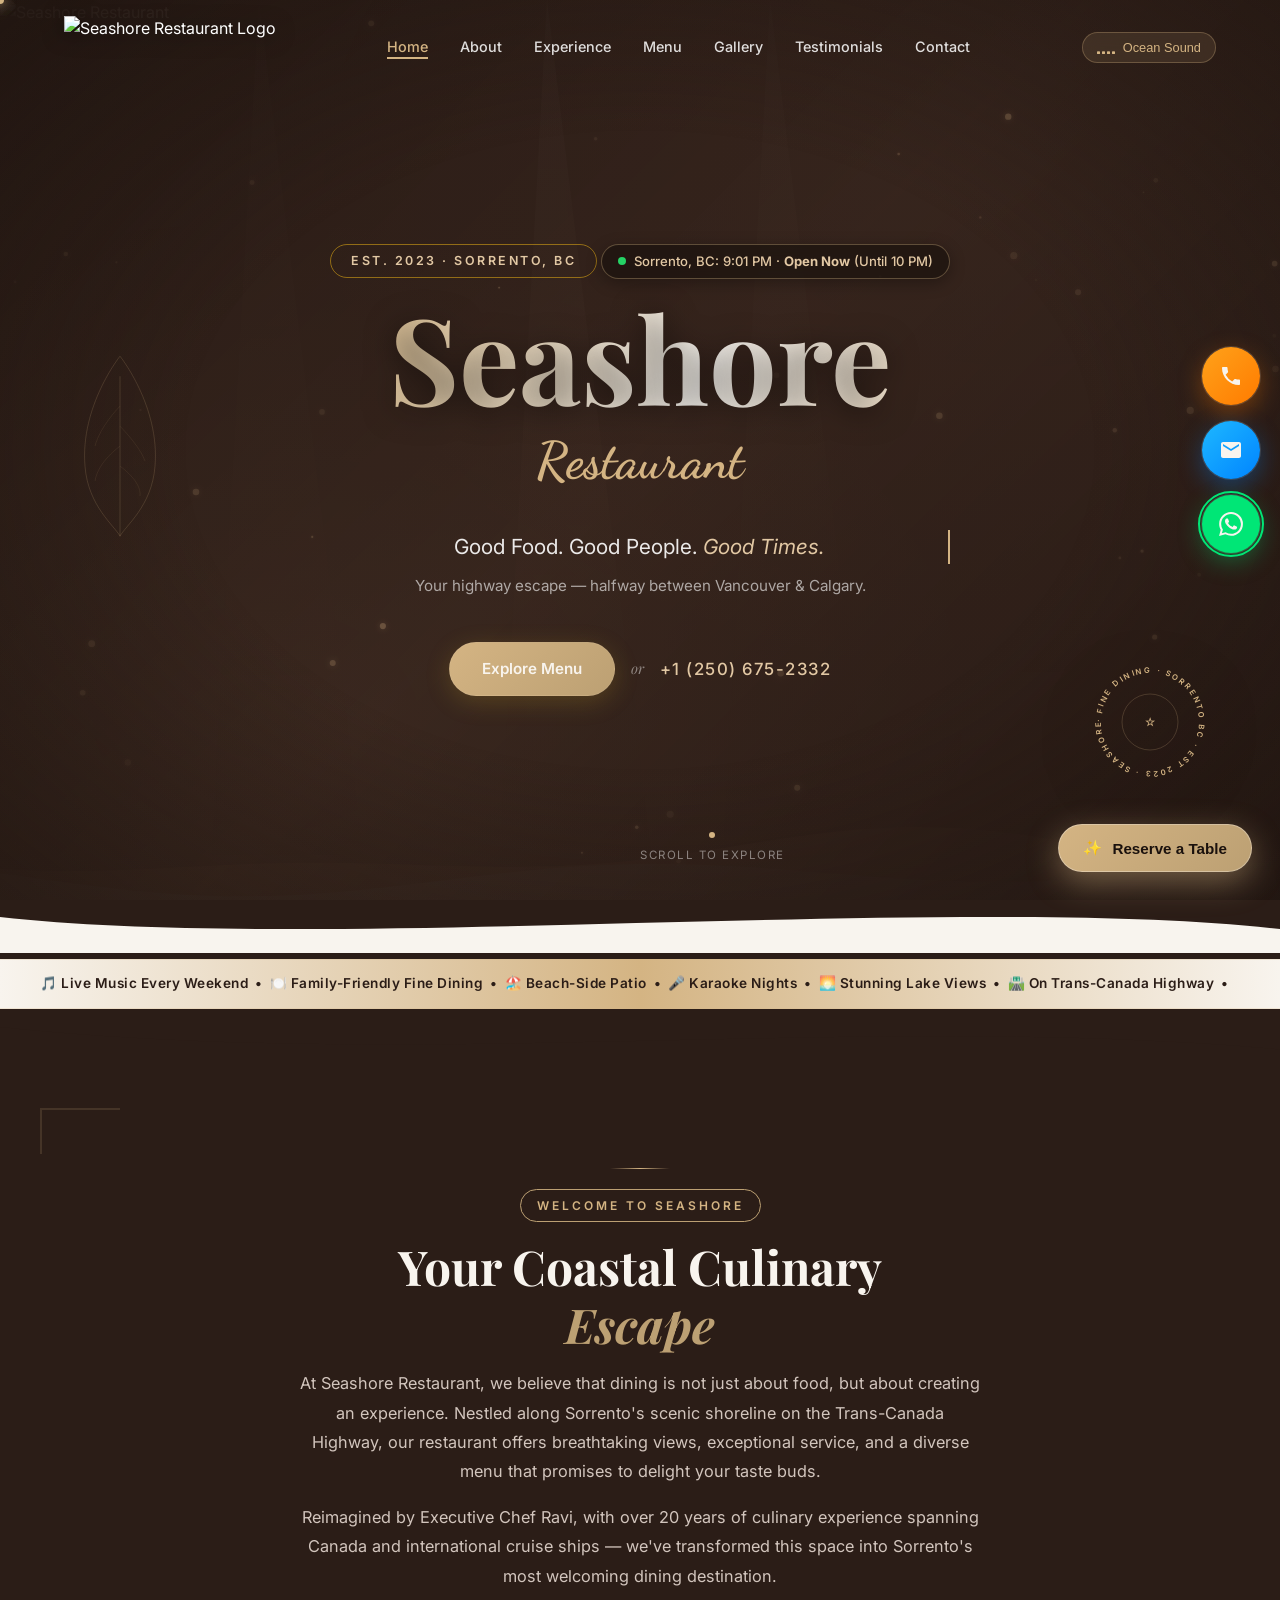
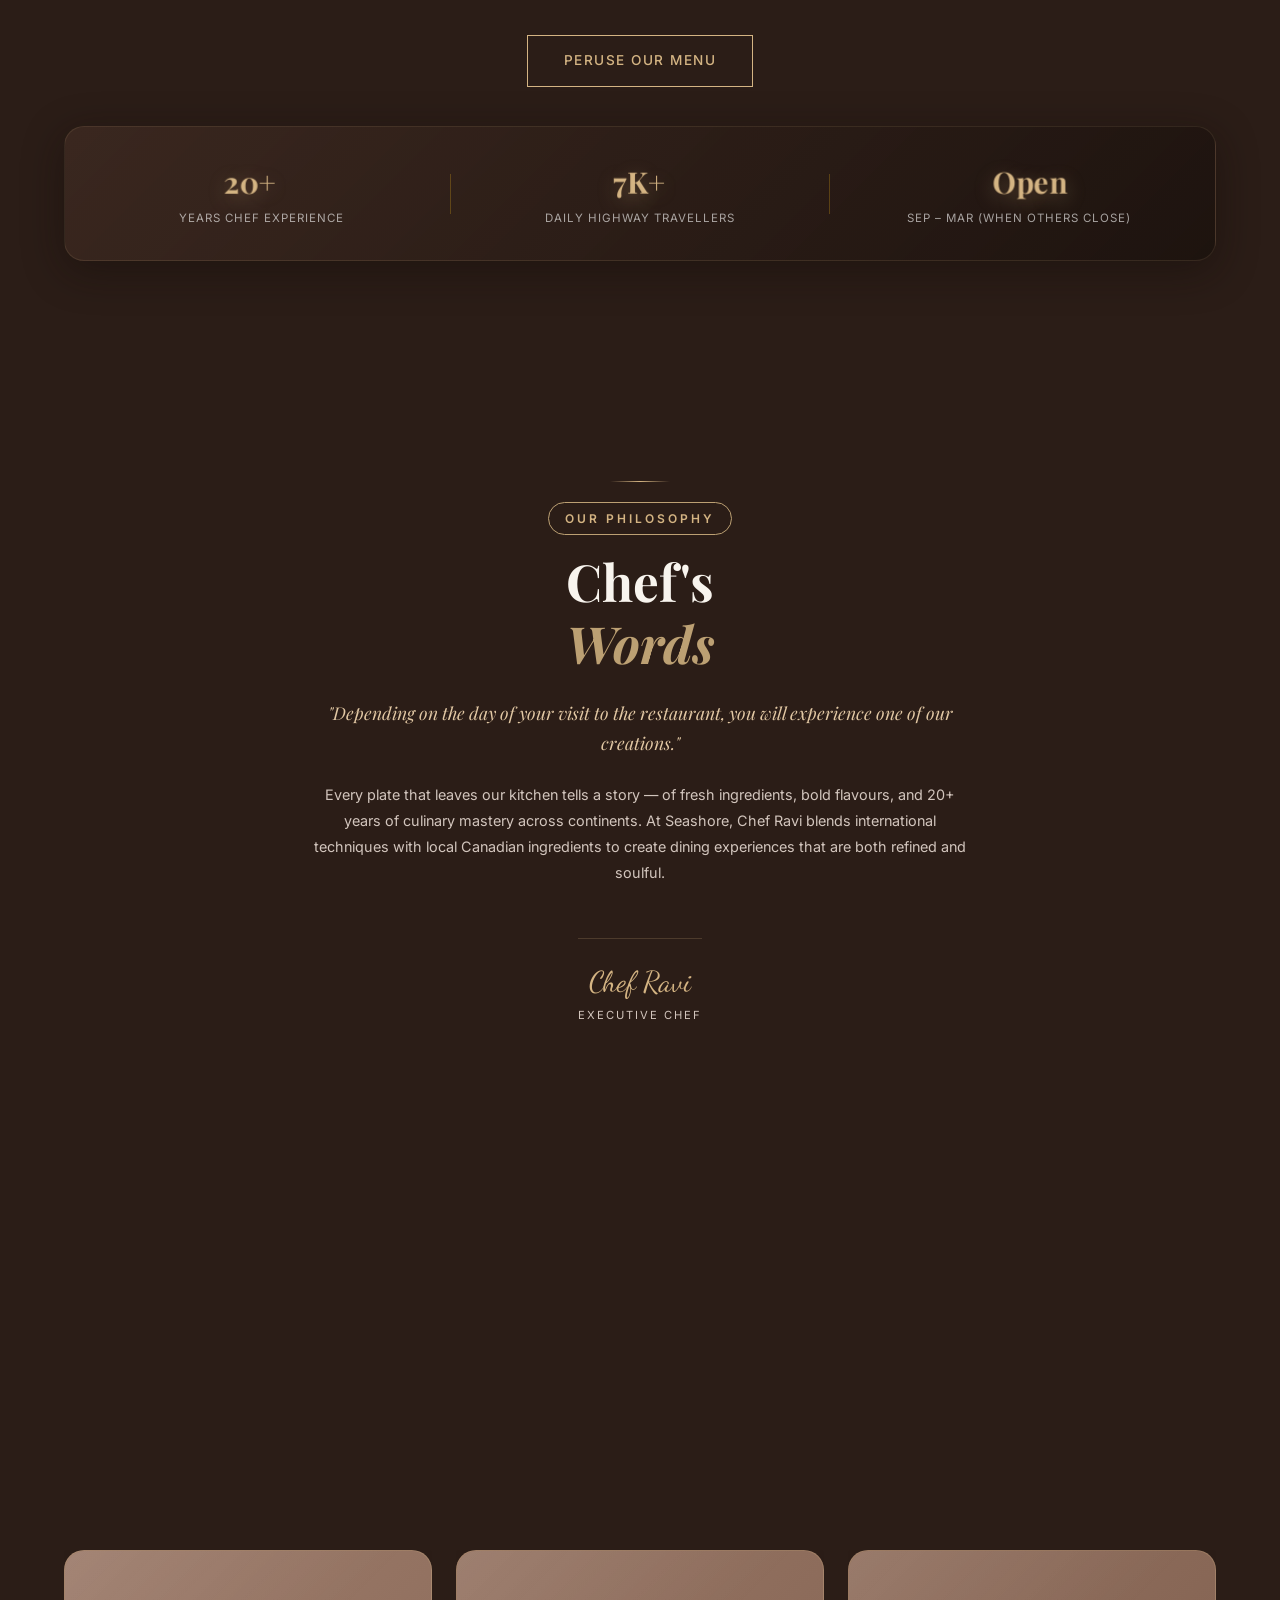
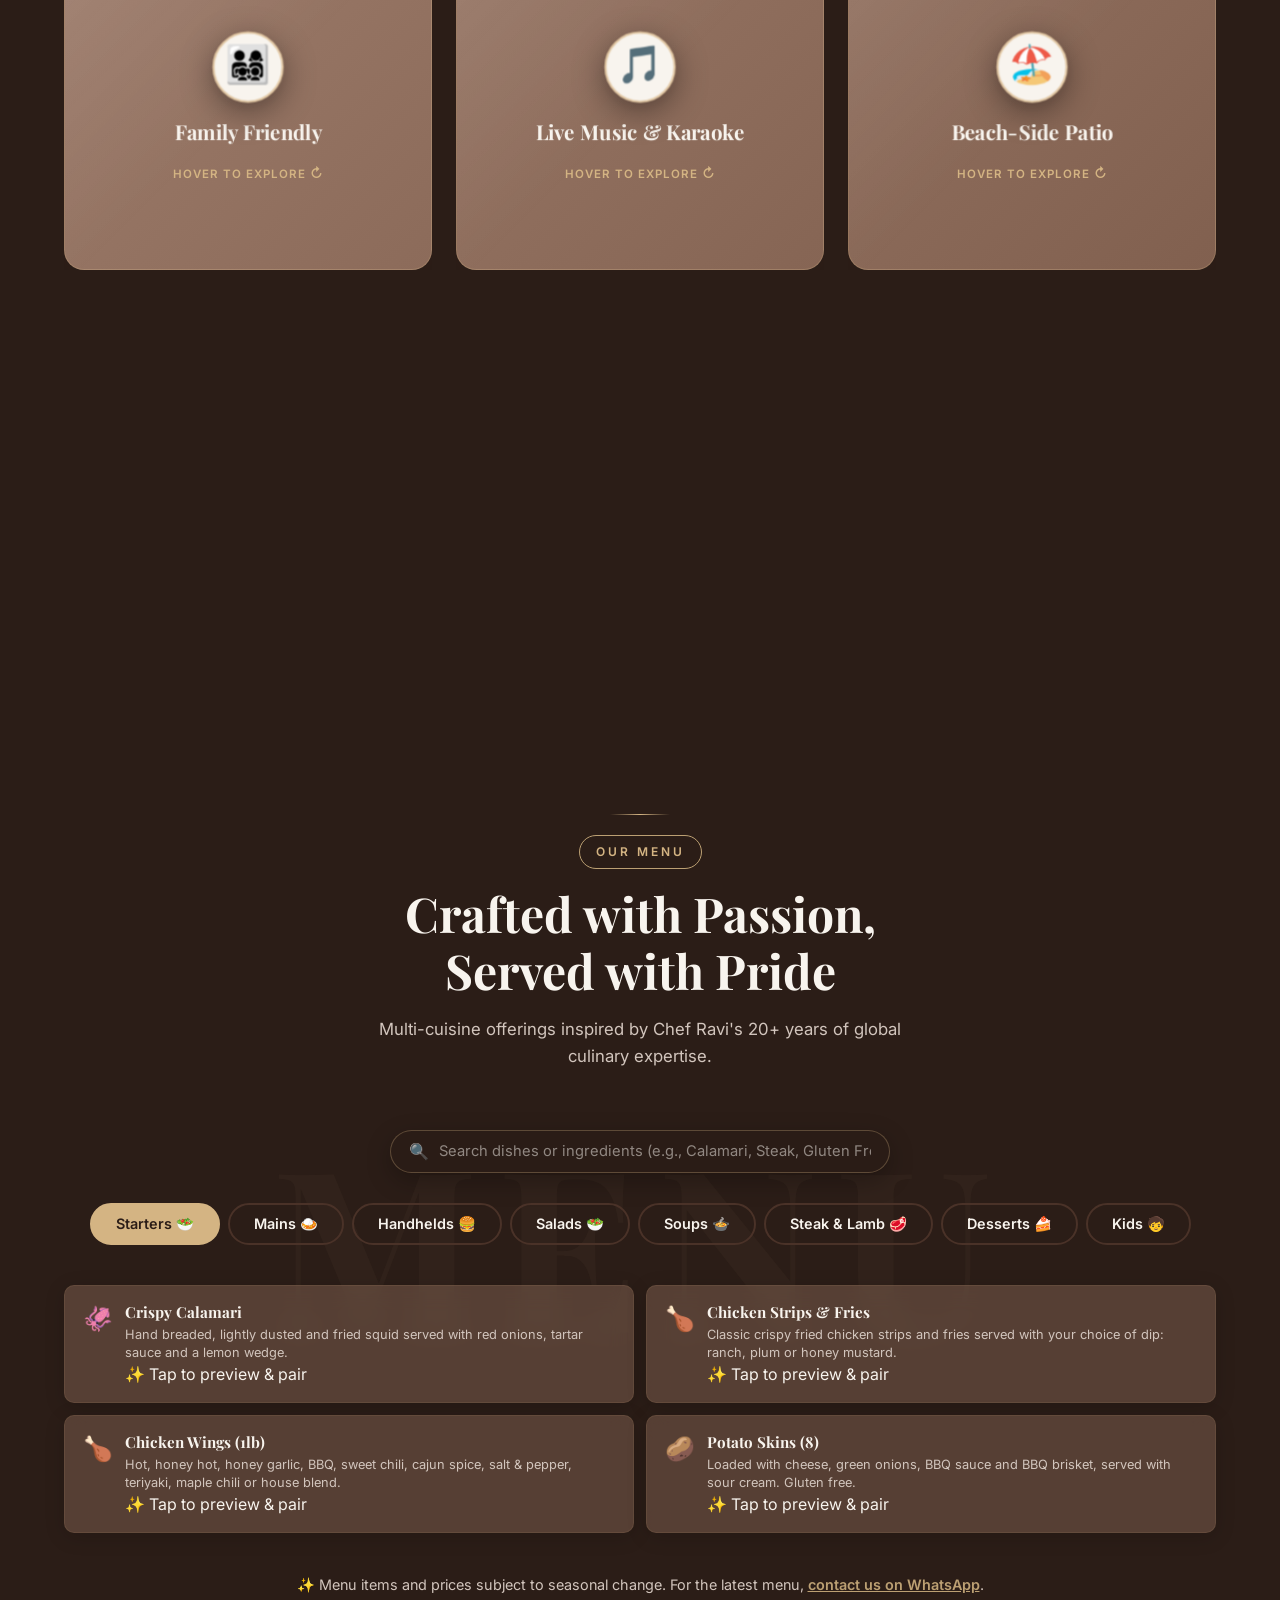
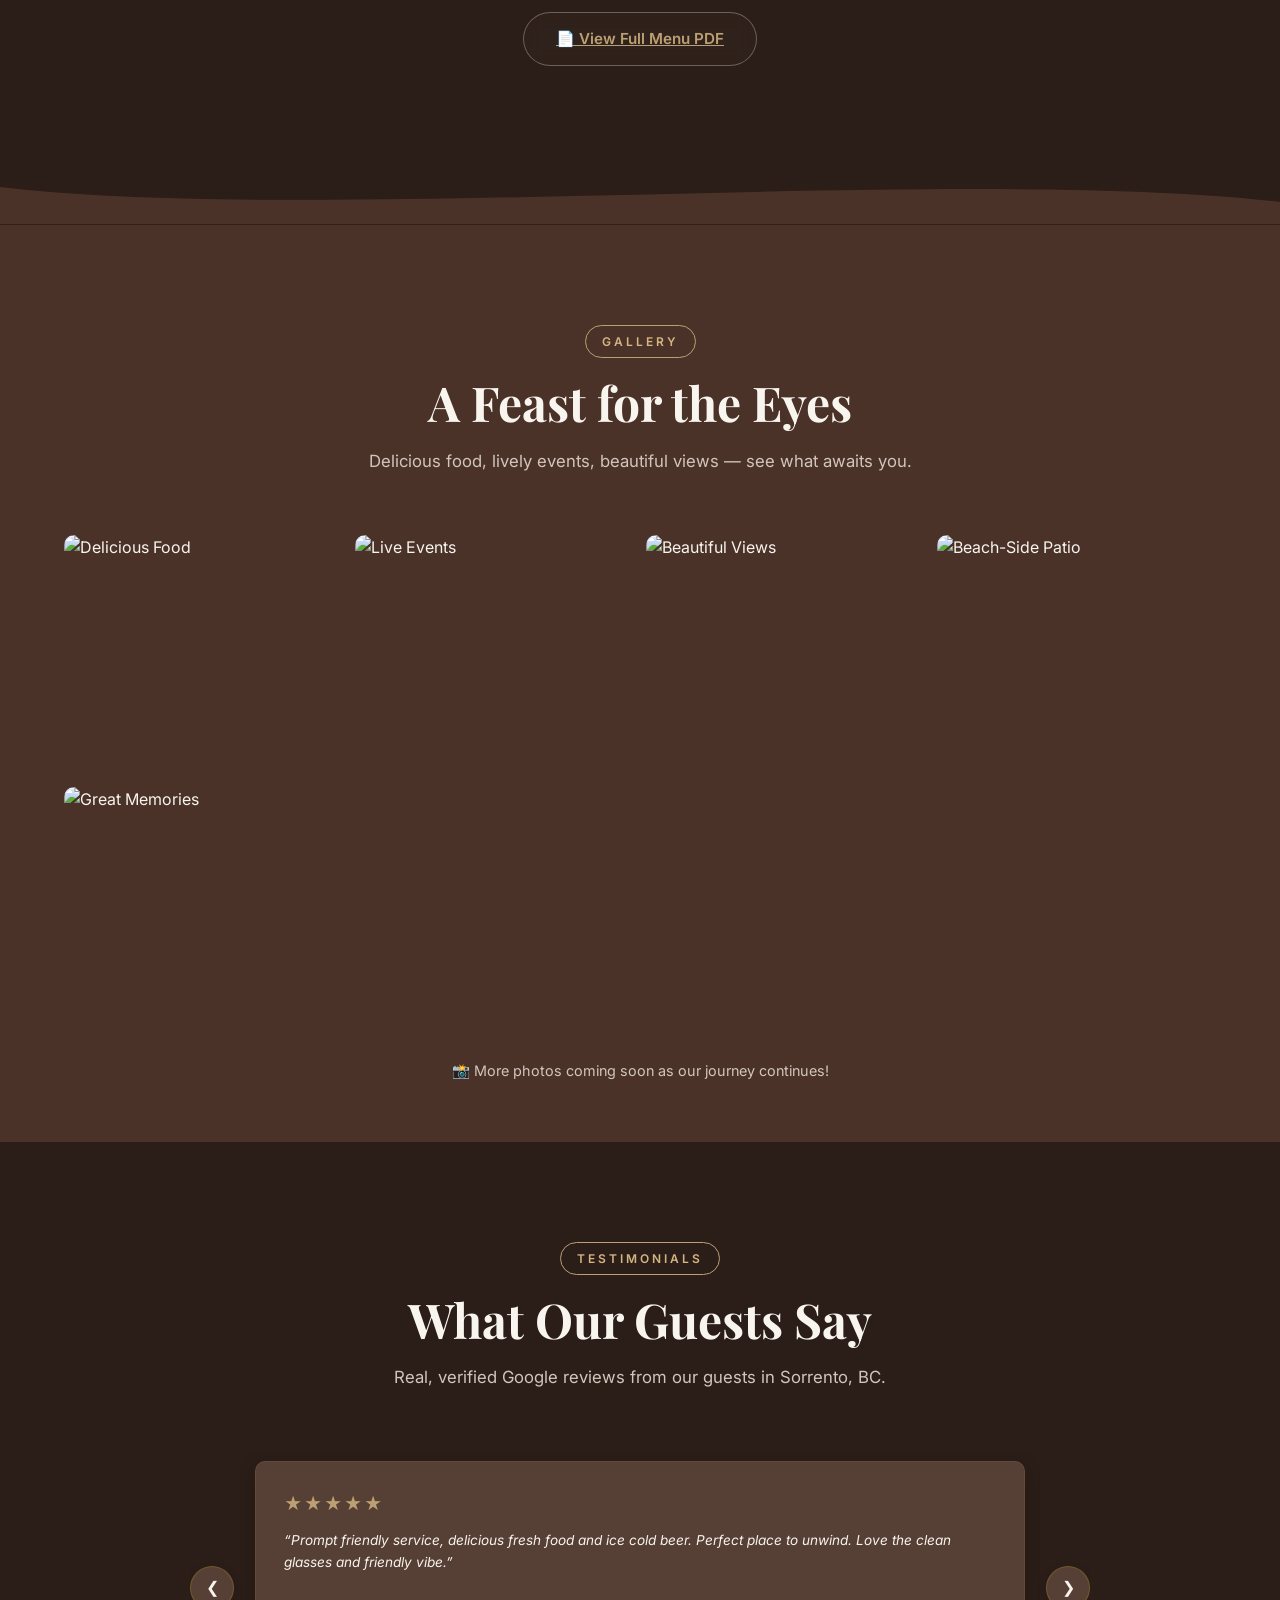
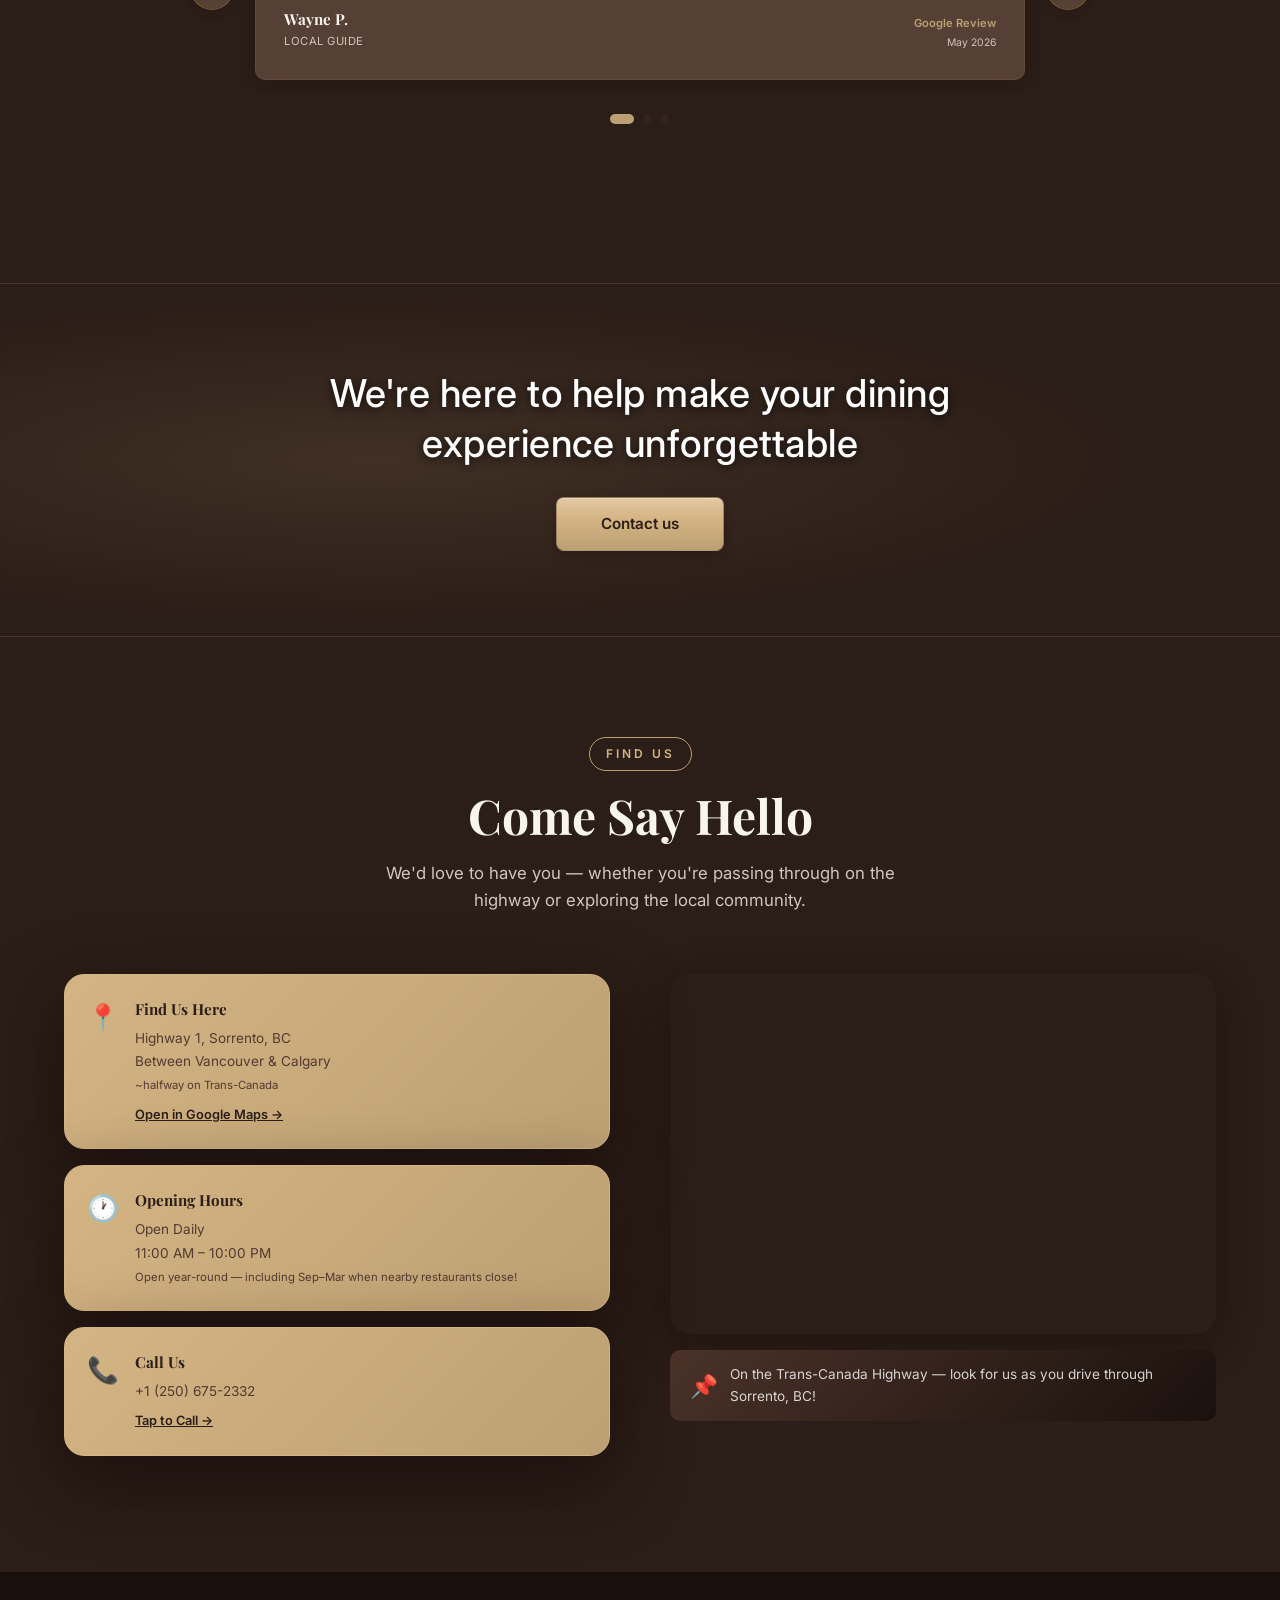
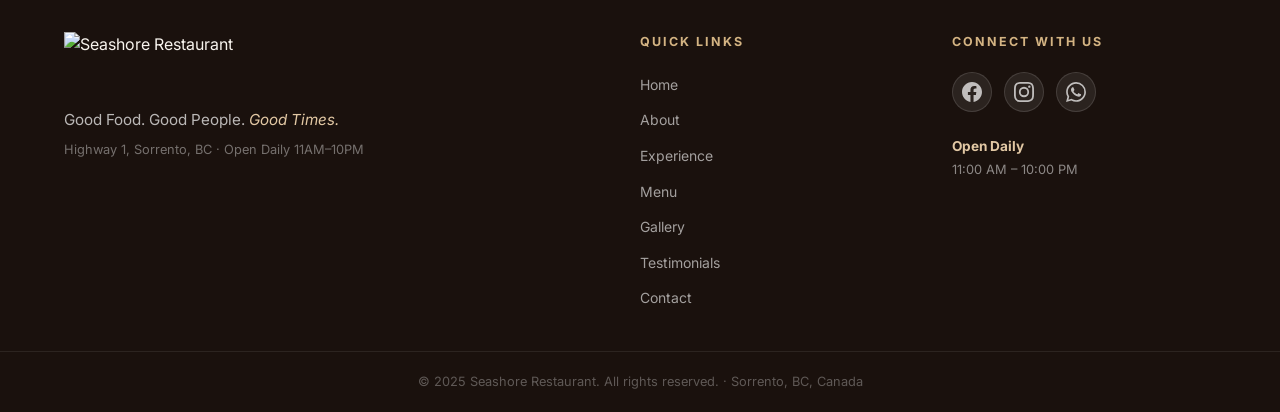
==== commit 54c793e3: "Update: match site background on CTA and contact sections, circular floating buttons, animations" ====
--- a/index.html
+++ b/index.html
@@ -44,12 +44,13 @@
   <div id="cursorGlow" class="cursor-glow"></div>
   <div id="cursorDot" class="cursor-dot"></div>
 
-  <!-- ===== AMBIENT BACKGROUND ORBS ===== -->
+  <!-- ===== AMBIENT BACKGROUND ORBS & OCEAN BUBBLES ===== -->
   <div class="ambient-orbs" aria-hidden="true">
     <div class="orb orb-1"></div>
     <div class="orb orb-2"></div>
     <div class="orb orb-3"></div>
   </div>
+  <div id="oceanBubbles" class="ocean-bubbles-container" aria-hidden="true"></div>
 
   <!-- ===== NAVIGATION ===== -->
   <nav id="navbar" class="navbar">
@@ -66,6 +67,12 @@
         <li><a href="#testimonials" class="nav-link">Testimonials</a></li>
         <li><a href="#contact" class="nav-link">Contact</a></li>
       </ul>
+      <button id="audioToggle" class="audio-toggle-btn" aria-label="Toggle Ocean Ambient Sound" title="Toggle Coastal Shoreline Sound">
+        <div class="eq-bars">
+          <span></span><span></span><span></span><span></span>
+        </div>
+        <span class="audio-label">Ocean Sound</span>
+      </button>
       <button class="hamburger" id="hamburger" aria-label="Toggle menu">
         <span></span><span></span><span></span>
       </button>
@@ -79,8 +86,12 @@
     <img src="https://shoreline-social-sorrento.surge.sh/hero-bg.png" alt="Seashore Restaurant" class="hero-poster-img" />
     <div class="hero-content">
       <div class="hero-badge">Est. 2023 · Sorrento, BC</div>
+      <div class="sorrento-status-badge" id="sorrentoStatusBadge">
+        <span class="status-pulse"></span>
+        <span id="sorrentoStatusText">Sorrento, BC · Live</span>
+      </div>
       <h1 class="hero-title">
-        <span class="hero-title-main">Seashore</span>
+        <span class="hero-title-main gold-shimmer-text">Seashore</span>
         <span class="hero-title-sub">Restaurant</span>
       </h1>
       <p class="hero-tagline">Good Food. Good People. <em>Good Times.</em></p>
@@ -310,6 +321,15 @@
         <div class="section-tag">Our Menu</div>
         <h2 class="section-title">Crafted with Passion,<br />Served with Pride</h2>
         <p class="section-sub">Multi-cuisine offerings inspired by Chef Ravi's 20+ years of global culinary expertise.</p>
+      </div>
+
+      <!-- Real-time Menu Search -->
+      <div class="menu-search-container" data-reveal>
+        <div class="menu-search-wrapper">
+          <span class="search-icon">🔍</span>
+          <input type="text" id="menuSearchInput" placeholder="Search dishes or ingredients (e.g., Calamari, Steak, Gluten Free...)" aria-label="Search Menu Dishes" />
+          <button id="menuSearchClear" class="search-clear-btn" aria-label="Clear Search" style="display: none;">&times;</button>
+        </div>
       </div>
       
       <div class="menu-tabs" data-reveal>
@@ -612,6 +632,96 @@
     <span class="lightbox-next" id="lightboxNext">&#10095;</span>
   </div>
 
+  <!-- Floating Reserve Button -->
+  <button id="floatingReserveBtn" class="floating-reserve-btn" aria-label="Reserve a Table">
+    <span class="btn-sparkle">✨</span>
+    <span class="btn-text">Reserve a Table</span>
+  </button>
+
+  <!-- Reservation Quick Modal -->
+  <div id="reservationModal" class="modal-overlay" aria-hidden="true">
+    <div class="modal-card glass-modal">
+      <button class="modal-close" id="closeReserveModal" aria-label="Close Reservation Modal">&times;</button>
+      <div class="modal-header">
+        <span class="modal-tag">Fine Dining Sorrento</span>
+        <h2>Reserve Your Table</h2>
+        <p>Join us at Seashore Restaurant for an unforgettable coastal meal.</p>
+      </div>
+      <form id="reservationForm" class="reservation-form">
+        <div class="form-group">
+          <label for="resName">Full Name</label>
+          <input type="text" id="resName" required placeholder="Your Name" />
+        </div>
+        <div class="form-row">
+          <div class="form-group">
+            <label for="resGuests">Guests</label>
+            <select id="resGuests" required>
+              <option value="1">1 Guest</option>
+              <option value="2" selected>2 Guests</option>
+              <option value="3">3 Guests</option>
+              <option value="4">4 Guests</option>
+              <option value="5">5 Guests</option>
+              <option value="6+">6+ Guests (Party)</option>
+            </select>
+          </div>
+          <div class="form-group">
+            <label for="resDate">Date</label>
+            <input type="date" id="resDate" required />
+          </div>
+        </div>
+        <div class="form-row">
+          <div class="form-group">
+            <label for="resTime">Preferred Time</label>
+            <select id="resTime" required>
+              <option value="12:00 PM">12:00 PM (Lunch)</option>
+              <option value="1:30 PM">1:30 PM</option>
+              <option value="5:00 PM">5:00 PM (Early Dinner)</option>
+              <option value="6:30 PM" selected>6:30 PM</option>
+              <option value="8:00 PM">8:00 PM</option>
+            </select>
+          </div>
+          <div class="form-group">
+            <label for="resPhone">Phone Number</label>
+            <input type="tel" id="resPhone" required placeholder="+1 (250) 675-2332" />
+          </div>
+        </div>
+        <div class="form-group">
+          <label for="resNotes">Special Requests / Seating Preference</label>
+          <input type="text" id="resNotes" placeholder="e.g. Patio view, Birthday celebration..." />
+        </div>
+        <button type="submit" class="btn btn-gold btn-full">Confirm Reservation Request ✨</button>
+      </form>
+      <div id="reservationSuccess" class="reservation-success" style="display:none;">
+        <span class="success-icon">🎉</span>
+        <h3>Table Reservation Requested!</h3>
+        <p>Thank you <strong id="confName">Guest</strong>. We have received your request for <strong id="confDetails">2 guests</strong> on <strong id="confDate">Today</strong>.</p>
+        <p class="small-text">Our team will confirm your table shortly via call or SMS. See you soon at Sorrento!</p>
+        <button class="btn btn-outline-dark" id="closeSuccessBtn">Done</button>
+      </div>
+    </div>
+  </div>
+
+  <!-- Dish Spotlight Modal -->
+  <div id="dishModal" class="modal-overlay" aria-hidden="true">
+    <div class="modal-card dish-modal-card glass-modal">
+      <button class="modal-close" id="closeDishModal" aria-label="Close Dish Modal">&times;</button>
+      <div class="dish-modal-content">
+        <div class="dish-modal-icon" id="dishModalIcon">🥗</div>
+        <div class="dish-modal-badge" id="dishModalCategory">Starters</div>
+        <h2 id="dishModalTitle">Crispy Calamari</h2>
+        <p id="dishModalDesc" class="dish-modal-desc">Hand breaded, lightly dusted and fried squid served with red onions, tartar sauce and a lemon wedge.</p>
+        <div class="dish-modal-pairing">
+          <span>🍷 Chef's Recommended Pairing:</span>
+          <span id="dishModalPairing">Chilled Okanagan Valley Sauvignon Blanc</span>
+        </div>
+        <div class="dish-modal-actions">
+          <a href="tel:+12506752332" class="btn btn-gold">Call to Order</a>
+          <button class="btn btn-outline-dark" id="dishReserveBtn">Reserve Table</button>
+        </div>
+      </div>
+    </div>
+  </div>
+
   <script src="script.js"></script>
 </body>
 </html>
--- a/style.css
+++ b/style.css
@@ -764,7 +764,7 @@
 /* ============================================================
    CONTACT
    ============================================================ */
-.contact-section { background: var(--cream-dark); }
+.contact-section { background: var(--cream); }
 .contact-grid { display: grid; grid-template-columns: 1fr 1fr; gap: 60px; align-items: start; }
 .contact-card {
   display: flex;
@@ -896,7 +896,7 @@
 .float-btn {
   position: relative;
   width: 58px; height: 58px;
-  border-radius: 12px;
+  border-radius: 50%;
   display: flex;
   align-items: center;
   justify-content: center;
@@ -1375,14 +1375,11 @@
 
 /* Call to Action Banner Styles */
 .cta-banner {
-  background: linear-gradient(rgba(0, 0, 0, 0.75), rgba(0, 0, 0, 0.75)), url('https://images.unsplash.com/photo-1531685250784-7569952593d2?q=80&w=1200');
-  background-size: cover;
-  background-position: center;
-  background-repeat: no-repeat;
-  padding: 80px 24px;
+  background: var(--cream);
+  padding: 85px 24px;
   text-align: center;
-  border-top: 1px solid rgba(255, 255, 255, 0.05);
-  border-bottom: 1px solid rgba(255, 255, 255, 0.05);
+  border-top: 1px solid rgba(212, 180, 131, 0.15);
+  border-bottom: 1px solid rgba(212, 180, 131, 0.15);
 }
 .cta-banner-content {
   max-width: 800px;
@@ -1621,7 +1618,7 @@
 .wave-divider--cream { color: var(--cream); }
 .wave-divider--exp { color: var(--cream-dark); }
 .wave-divider--gallery { color: var(--cream-dark); }
-.wave-divider--cta { color: #0d0907; }
+.wave-divider--cta { color: var(--cream); }
 
 @media (max-width: 768px) {
   .wave-divider svg { height: 35px; }
@@ -1868,7 +1865,7 @@
   content: '';
   position: absolute;
   inset: -4px;
-  border-radius: 12px;
+  border-radius: 50%;
   border: 2px solid #00e676;
   animation: floatPulse 2s ease-in-out infinite;
   pointer-events: none;
@@ -2200,3 +2197,611 @@
   overflow: hidden;
 }
 
+/* ============================================================
+   AUDIO EQUALIZER TOGGLE
+   ============================================================ */
+.audio-toggle-btn {
+  display: inline-flex;
+  align-items: center;
+  gap: 8px;
+  background: rgba(212, 180, 131, 0.12);
+  border: 1px solid rgba(212, 180, 131, 0.3);
+  padding: 7px 14px;
+  border-radius: 99px;
+  color: var(--gold);
+  cursor: pointer;
+  font-size: 0.8rem;
+  font-weight: 500;
+  transition: var(--transition);
+  backdrop-filter: blur(8px);
+}
+.audio-toggle-btn:hover {
+  background: rgba(212, 180, 131, 0.25);
+  border-color: var(--gold);
+  transform: translateY(-1px);
+}
+.eq-bars {
+  display: flex;
+  align-items: flex-end;
+  gap: 2px;
+  height: 14px;
+}
+.eq-bars span {
+  width: 3px;
+  height: 100%;
+  background: var(--gold);
+  border-radius: 2px;
+  transform-origin: bottom;
+  transform: scaleY(0.2);
+  transition: transform 0.2s ease;
+}
+.audio-toggle-btn.playing .eq-bars span:nth-child(1) { animation: eqBar 0.8s ease-in-out infinite alternate; }
+.audio-toggle-btn.playing .eq-bars span:nth-child(2) { animation: eqBar 1.1s ease-in-out 0.2s infinite alternate; }
+.audio-toggle-btn.playing .eq-bars span:nth-child(3) { animation: eqBar 0.6s ease-in-out 0.4s infinite alternate; }
+.audio-toggle-btn.playing .eq-bars span:nth-child(4) { animation: eqBar 0.9s ease-in-out 0.1s infinite alternate; }
+
+@keyframes eqBar {
+  0% { transform: scaleY(0.25); }
+  100% { transform: scaleY(1); }
+}
+
+/* ============================================================
+   LIVE SORRENTO STATUS BADGE
+   ============================================================ */
+.sorrento-status-badge {
+  display: inline-flex;
+  align-items: center;
+  gap: 8px;
+  background: rgba(26, 17, 13, 0.65);
+  border: 1px solid rgba(212, 180, 131, 0.35);
+  padding: 6px 16px;
+  border-radius: 99px;
+  font-size: 0.82rem;
+  font-weight: 500;
+  color: var(--gold-light);
+  margin-bottom: 20px;
+  backdrop-filter: blur(10px);
+  box-shadow: 0 4px 16px rgba(0, 0, 0, 0.3);
+}
+.status-pulse {
+  width: 8px;
+  height: 8px;
+  border-radius: 50%;
+  background: #25d366;
+  box-shadow: 0 0 0 0 rgba(37, 211, 102, 0.7);
+  animation: pulseGlow 1.8s infinite;
+}
+.sorrento-status-badge.closed .status-pulse {
+  background: #e76f51;
+  box-shadow: 0 0 0 0 rgba(231, 111, 81, 0.7);
+}
+@keyframes pulseGlow {
+  0% { transform: scale(0.95); box-shadow: 0 0 0 0 rgba(37, 211, 102, 0.7); }
+  70% { transform: scale(1); box-shadow: 0 0 0 8px rgba(37, 211, 102, 0); }
+  100% { transform: scale(0.95); box-shadow: 0 0 0 0 rgba(37, 211, 102, 0); }
+}
+
+/* ============================================================
+   MENU SEARCH & DISH SPOTLIGHT
+   ============================================================ */
+.menu-search-container {
+  max-width: 500px;
+  margin: 0 auto 30px auto;
+}
+.menu-search-wrapper {
+  position: relative;
+  display: flex;
+  align-items: center;
+  background: rgba(43, 29, 23, 0.8);
+  border: 1px solid rgba(212, 180, 131, 0.3);
+  border-radius: 99px;
+  padding: 8px 18px;
+  backdrop-filter: blur(12px);
+  box-shadow: 0 8px 24px rgba(0, 0, 0, 0.25);
+  transition: var(--transition);
+}
+.menu-search-wrapper:focus-within {
+  border-color: var(--gold);
+  box-shadow: 0 8px 30px rgba(212, 180, 131, 0.25);
+}
+.search-icon {
+  font-size: 1rem;
+  margin-right: 10px;
+  opacity: 0.7;
+}
+.menu-search-wrapper input {
+  width: 100%;
+  background: transparent;
+  border: none;
+  outline: none;
+  color: var(--white);
+  font-size: 0.92rem;
+  font-family: inherit;
+}
+.menu-search-wrapper input::placeholder {
+  color: rgba(248, 244, 238, 0.5);
+}
+.search-clear-btn {
+  background: transparent;
+  border: none;
+  color: var(--gold);
+  font-size: 1.3rem;
+  cursor: pointer;
+  padding: 0 6px;
+  line-height: 1;
+}
+
+.menu-item {
+  position: relative;
+  cursor: pointer;
+  transition: transform 0.4s cubic-bezier(0.25, 1, 0.5, 1), box-shadow 0.4s cubic-bezier(0.25, 1, 0.5, 1), border-color 0.4s ease;
+  overflow: hidden;
+}
+.menu-item::before {
+  content: '';
+  position: absolute;
+  top: 0; left: 0; right: 0; bottom: 0;
+  border-radius: var(--radius-sm);
+  background: radial-gradient(600px circle at var(--mouse-x, 50%) var(--mouse-y, 50%), rgba(212, 180, 131, 0.15), transparent 40%);
+  pointer-events: none;
+  opacity: 0;
+  transition: opacity 0.3s ease;
+}
+.menu-item:hover::before {
+  opacity: 1;
+}
+.menu-item:hover {
+  transform: translateY(-4px) scale(1.01);
+  border-color: rgba(212, 180, 131, 0.4);
+  box-shadow: 0 12px 30px rgba(0, 0, 0, 0.4), 0 0 20px rgba(212, 180, 131, 0.15);
+}
+
+/* ============================================================
+   FLOATING RESERVE BUTTON & GLASS MODALS
+   ============================================================ */
+.floating-reserve-btn {
+  position: fixed;
+  bottom: 28px;
+  right: 28px;
+  z-index: 995;
+  display: flex;
+  align-items: center;
+  gap: 10px;
+  background: linear-gradient(135deg, var(--gold), var(--gold-dark));
+  color: #1A110D;
+  border: 1px solid rgba(255, 255, 255, 0.3);
+  padding: 14px 24px;
+  border-radius: 99px;
+  font-size: 0.95rem;
+  font-weight: 700;
+  cursor: pointer;
+  box-shadow: 0 10px 32px rgba(212, 180, 131, 0.45);
+  transition: var(--transition);
+}
+.floating-reserve-btn:hover {
+  transform: translateY(-3px) scale(1.05);
+  box-shadow: 0 14px 40px rgba(212, 180, 131, 0.65);
+  background: linear-gradient(135deg, var(--gold-light), var(--gold));
+}
+
+.modal-overlay {
+  position: fixed;
+  top: 0; left: 0; right: 0; bottom: 0;
+  z-index: 2000;
+  background: rgba(18, 10, 9, 0.85);
+  backdrop-filter: blur(16px);
+  display: flex;
+  align-items: center;
+  justify-content: center;
+  padding: 20px;
+  opacity: 0;
+  pointer-events: none;
+  transition: opacity 0.4s ease;
+}
+.modal-overlay.active {
+  opacity: 1;
+  pointer-events: auto;
+}
+.glass-modal {
+  background: rgba(43, 29, 23, 0.94);
+  border: 1px solid rgba(212, 180, 131, 0.3);
+  box-shadow: 0 24px 70px rgba(0, 0, 0, 0.7), 0 0 40px rgba(212, 180, 131, 0.15);
+  border-radius: var(--radius);
+  max-width: 520px;
+  width: 100%;
+  padding: 36px;
+  position: relative;
+  transform: translateY(20px) scale(0.95);
+  transition: transform 0.4s cubic-bezier(0.25, 1, 0.5, 1);
+}
+.modal-overlay.active .glass-modal {
+  transform: translateY(0) scale(1);
+}
+.modal-close {
+  position: absolute;
+  top: 18px; right: 22px;
+  background: rgba(255, 255, 255, 0.05);
+  border: 1px solid rgba(212, 180, 131, 0.2);
+  color: var(--white);
+  font-size: 1.6rem;
+  width: 38px; height: 38px;
+  border-radius: 50%;
+  cursor: pointer;
+  display: flex;
+  align-items: center;
+  justify-content: center;
+  transition: var(--transition);
+}
+.modal-close:hover {
+  background: var(--gold);
+  color: var(--cream);
+}
+.modal-header {
+  text-align: center;
+  margin-bottom: 24px;
+}
+.modal-tag {
+  display: inline-block;
+  font-size: 0.75rem;
+  letter-spacing: 2px;
+  text-transform: uppercase;
+  color: var(--gold);
+  margin-bottom: 8px;
+}
+.modal-header h2 {
+  font-family: 'Playfair Display', serif;
+  font-size: 1.8rem;
+  color: var(--brown);
+  margin-bottom: 6px;
+}
+.modal-header p {
+  font-size: 0.9rem;
+  color: var(--text-muted);
+}
+.reservation-form .form-group {
+  margin-bottom: 16px;
+}
+.reservation-form label {
+  display: block;
+  font-size: 0.8rem;
+  font-weight: 600;
+  text-transform: uppercase;
+  letter-spacing: 1px;
+  color: var(--gold-light);
+  margin-bottom: 6px;
+}
+.reservation-form input,
+.reservation-form select {
+  width: 100%;
+  background: rgba(26, 17, 13, 0.7);
+  border: 1px solid rgba(212, 180, 131, 0.25);
+  border-radius: 10px;
+  padding: 12px 16px;
+  color: var(--white);
+  font-family: inherit;
+  font-size: 0.95rem;
+  outline: none;
+  transition: var(--transition);
+}
+.reservation-form input:focus,
+.reservation-form select:focus {
+  border-color: var(--gold);
+  box-shadow: 0 0 12px rgba(212, 180, 131, 0.25);
+}
+.form-row {
+  display: grid;
+  grid-template-columns: 1fr 1fr;
+  gap: 16px;
+}
+.btn-full {
+  width: 100%;
+  justify-content: center;
+  margin-top: 10px;
+}
+.reservation-success {
+  text-align: center;
+  padding: 20px 10px;
+}
+.reservation-success .success-icon {
+  font-size: 3rem;
+  display: block;
+  margin-bottom: 12px;
+}
+.reservation-success h3 {
+  font-family: 'Playfair Display', serif;
+  font-size: 1.6rem;
+  color: var(--gold);
+  margin-bottom: 10px;
+}
+.reservation-success p {
+  font-size: 0.95rem;
+  color: var(--text-main);
+  margin-bottom: 8px;
+}
+.reservation-success .small-text {
+  font-size: 0.82rem;
+  color: var(--text-muted);
+  margin-bottom: 20px;
+}
+
+/* Dish Spotlight Modal */
+.dish-modal-card {
+  text-align: center;
+}
+.dish-modal-icon {
+  font-size: 3.5rem;
+  margin-bottom: 10px;
+  filter: drop-shadow(0 4px 12px rgba(212, 180, 131, 0.3));
+}
+.dish-modal-badge {
+  display: inline-block;
+  font-size: 0.75rem;
+  text-transform: uppercase;
+  letter-spacing: 2px;
+  color: var(--gold);
+  border: 1px solid var(--gold-dark);
+  padding: 4px 12px;
+  border-radius: 99px;
+  margin-bottom: 14px;
+}
+.dish-modal-card h2 {
+  font-family: 'Playfair Display', serif;
+  font-size: 2rem;
+  color: var(--brown);
+  margin-bottom: 12px;
+}
+.dish-modal-desc {
+  font-size: 1rem;
+  color: var(--text-muted);
+  line-height: 1.6;
+  margin-bottom: 20px;
+}
+.dish-modal-pairing {
+  background: rgba(212, 180, 131, 0.08);
+  border: 1px border-dashed rgba(212, 180, 131, 0.25);
+  padding: 12px 16px;
+  border-radius: 12px;
+  font-size: 0.88rem;
+  color: var(--gold-light);
+  margin-bottom: 24px;
+  display: flex;
+  flex-direction: column;
+  gap: 4px;
+}
+.dish-modal-actions {
+  display: flex;
+  gap: 12px;
+  justify-content: center;
+}
+
+@media (max-width: 768px) {
+  .floating-reserve-btn .btn-text { display: none; }
+  .floating-reserve-btn { padding: 14px; right: 18px; bottom: 84px; }
+  .form-row { grid-template-columns: 1fr; gap: 0; }
+  .dish-modal-actions { flex-direction: column; }
+}
+
+/* ============================================================
+   ADVANCED 3D PERSPECTIVE & DEPTH LAYERING STYLES
+   ============================================================ */
+.pillars-grid,
+.about-stats-editorial,
+.menu-grid,
+.gallery-mosaic,
+.hero-content {
+  perspective: 1200px;
+  transform-style: preserve-3d;
+}
+
+[data-tilt-3d],
+.pillar-card-container,
+.stat-item,
+.gallery-item,
+.menu-item,
+.chef-content-centered,
+.about-editorial {
+  transform-style: preserve-3d;
+  transition: transform 0.15s ease-out, box-shadow 0.3s ease, border-color 0.3s ease;
+  will-change: transform;
+}
+
+/* 3D Depth Layering on Card Children */
+.pillar-card-front,
+.pillar-card-back {
+  transform-style: preserve-3d;
+}
+
+.pillar-icon {
+  transform: translateZ(45px);
+  transition: transform 0.3s ease;
+  display: inline-block;
+  filter: drop-shadow(0 8px 16px rgba(0, 0, 0, 0.4));
+}
+
+.pillar-card-front h3,
+.pillar-card-back h3 {
+  transform: translateZ(30px);
+  transition: transform 0.3s ease;
+}
+
+.pillar-card-back p {
+  transform: translateZ(20px);
+  transition: transform 0.3s ease;
+}
+
+.stat-num {
+  display: block;
+  transform: translateZ(35px);
+  text-shadow: 0 4px 20px rgba(212, 180, 131, 0.4);
+}
+
+.gallery-overlay span {
+  transform: translateZ(35px);
+  text-shadow: 0 4px 14px rgba(0,0,0,0.8);
+}
+
+/* 3D Specular Lighting Shimmer Overlay */
+.tilt-glow-layer {
+  position: absolute;
+  top: 0; left: 0; right: 0; bottom: 0;
+  border-radius: inherit;
+  background: radial-gradient(400px circle at var(--tilt-x, 50%) var(--tilt-y, 50%), rgba(255, 240, 210, 0.22), transparent 60%);
+  pointer-events: none;
+  opacity: 0;
+  transition: opacity 0.3s ease;
+  z-index: 5;
+}
+
+[data-tilt-3d]:hover .tilt-glow-layer,
+.pillar-card-container:hover .tilt-glow-layer,
+.menu-item:hover .tilt-glow-layer,
+.gallery-item:hover .tilt-glow-layer {
+  opacity: 1;
+}
+
+/* 3D Floating Hero Seal & Leaves */
+.hero-seal {
+  transform-style: preserve-3d;
+  animation: float3D 6s ease-in-out infinite alternate;
+}
+
+.hero-seal svg {
+  filter: drop-shadow(0 15px 30px rgba(0,0,0,0.5));
+}
+
+@keyframes float3D {
+  0% { transform: translateY(0) rotateX(0deg) rotateY(0deg); }
+  50% { transform: translateY(-15px) rotateX(10deg) rotateY(-12deg); }
+  100% { transform: translateY(-5px) rotateX(-8deg) rotateY(15deg); }
+}
+
+/* Floating 3D Badge on Menu Items */
+.menu-item-badge {
+  transform: translateZ(25px);
+}
+
+/* ============================================================
+   ELEGANT FINE DINING ANIMATIONS & EFFECTS
+   ============================================================ */
+
+/* 1. Gold Text Metallic Shimmer */
+.gold-shimmer-text {
+  background: linear-gradient(110deg, #D4B483 0%, #F8F4EE 25%, #E2C8A4 50%, #BCA073 75%, #D4B483 100%);
+  background-size: 250% auto;
+  color: transparent;
+  -webkit-background-clip: text;
+  background-clip: text;
+  animation: goldShimmer 8s linear infinite;
+}
+
+@keyframes goldShimmer {
+  0% { background-position: 0% 50%; }
+  50% { background-position: 100% 50%; }
+  100% { background-position: 0% 50%; }
+}
+
+/* 2. Soft Light Sheen Sweep on Interactive Cards */
+.menu-item,
+.pillar-card-container,
+.gallery-item,
+.testimonial-card,
+.about-editorial {
+  position: relative;
+  overflow: hidden;
+}
+
+.menu-item::before,
+.pillar-card-container::before,
+.gallery-item::before,
+.testimonial-card::before {
+  content: '';
+  position: absolute;
+  top: -50%;
+  left: -120%;
+  width: 70%;
+  height: 200%;
+  background: linear-gradient(
+    90deg,
+    transparent 0%,
+    rgba(212, 180, 131, 0.08) 45%,
+    rgba(248, 244, 238, 0.16) 50%,
+    rgba(212, 180, 131, 0.08) 55%,
+    transparent 100%
+  );
+  transform: rotate(25deg);
+  transition: left 0.85s cubic-bezier(0.25, 1, 0.5, 1);
+  pointer-events: none;
+  z-index: 6;
+}
+
+.menu-item:hover::before,
+.pillar-card-container:hover::before,
+.gallery-item:hover::before,
+.testimonial-card:hover::before {
+  left: 150%;
+}
+
+/* 3. Concentric Water Drop Click Ripple */
+.click-ripple {
+  position: fixed;
+  border-radius: 50%;
+  border: 1px solid rgba(212, 180, 131, 0.45);
+  background: radial-gradient(circle, rgba(212, 180, 131, 0.12) 0%, rgba(140, 190, 214, 0.04) 50%, transparent 80%);
+  pointer-events: none;
+  transform: translate(-50%, -50%) scale(0.1);
+  opacity: 0.9;
+  animation: waterRippleExpand 0.7s cubic-bezier(0.1, 0.8, 0.3, 1) forwards;
+  z-index: 99999;
+}
+
+@keyframes waterRippleExpand {
+  0% {
+    transform: translate(-50%, -50%) scale(0.1);
+    opacity: 0.9;
+  }
+  100% {
+    transform: translate(-50%, -50%) scale(2.6);
+    opacity: 0;
+  }
+}
+
+/* 4. Ambient Floating Ocean Glass Bubbles */
+.ocean-bubbles-container {
+  position: fixed;
+  top: 0; left: 0; right: 0; bottom: 0;
+  pointer-events: none;
+  z-index: 1;
+  overflow: hidden;
+}
+
+.ocean-bubble {
+  position: absolute;
+  border-radius: 50%;
+  background: radial-gradient(circle at 30% 30%, rgba(248, 244, 238, 0.3), rgba(212, 180, 131, 0.06) 60%, rgba(140, 190, 214, 0.02));
+  border: 1px solid rgba(212, 180, 131, 0.18);
+  box-shadow: inset -2px -2px 5px rgba(0, 0, 0, 0.2), 0 4px 10px rgba(0, 0, 0, 0.1);
+  pointer-events: none;
+  will-change: transform, opacity;
+}
+
+/* 5. Dynamic Audio Equalizer Bars */
+.audio-toggle-btn.playing .eq-bars span:nth-child(1) { animation: eqPulse 1.0s ease-in-out infinite alternate; }
+.audio-toggle-btn.playing .eq-bars span:nth-child(2) { animation: eqPulse 0.75s ease-in-out infinite alternate 0.15s; }
+.audio-toggle-btn.playing .eq-bars span:nth-child(3) { animation: eqPulse 1.2s ease-in-out infinite alternate 0.35s; }
+.audio-toggle-btn.playing .eq-bars span:nth-child(4) { animation: eqPulse 0.85s ease-in-out infinite alternate 0.1s; }
+
+@keyframes eqPulse {
+  0% { height: 3px; }
+  100% { height: 16px; }
+}
+
+/* 6. Gold Scroll Progress Leading Tip Glow */
+.scroll-progress::after {
+  content: '';
+  position: absolute;
+  right: 0; top: 0; bottom: 0;
+  width: 12px;
+  background: #FFF5E4;
+  box-shadow: 0 0 10px #D4B483, 0 0 20px #D4B483;
+  border-radius: 50%;
+}
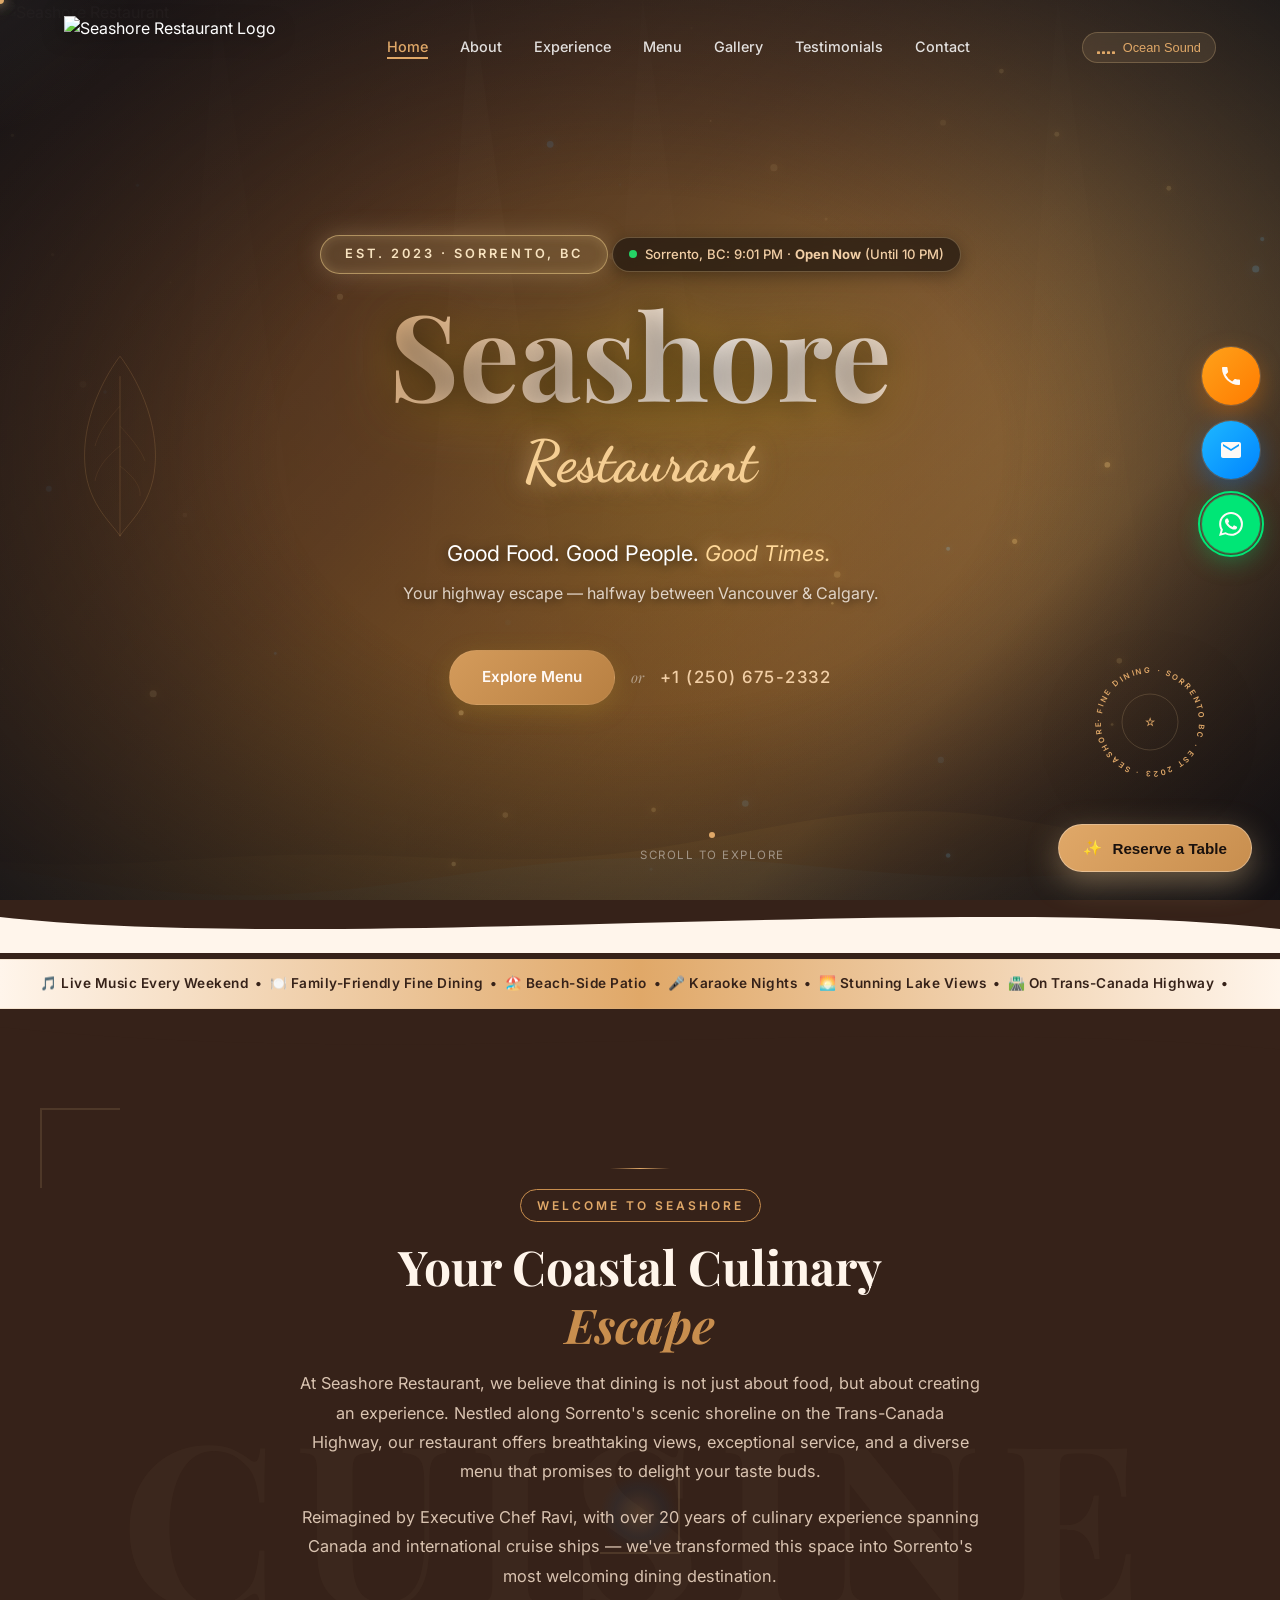
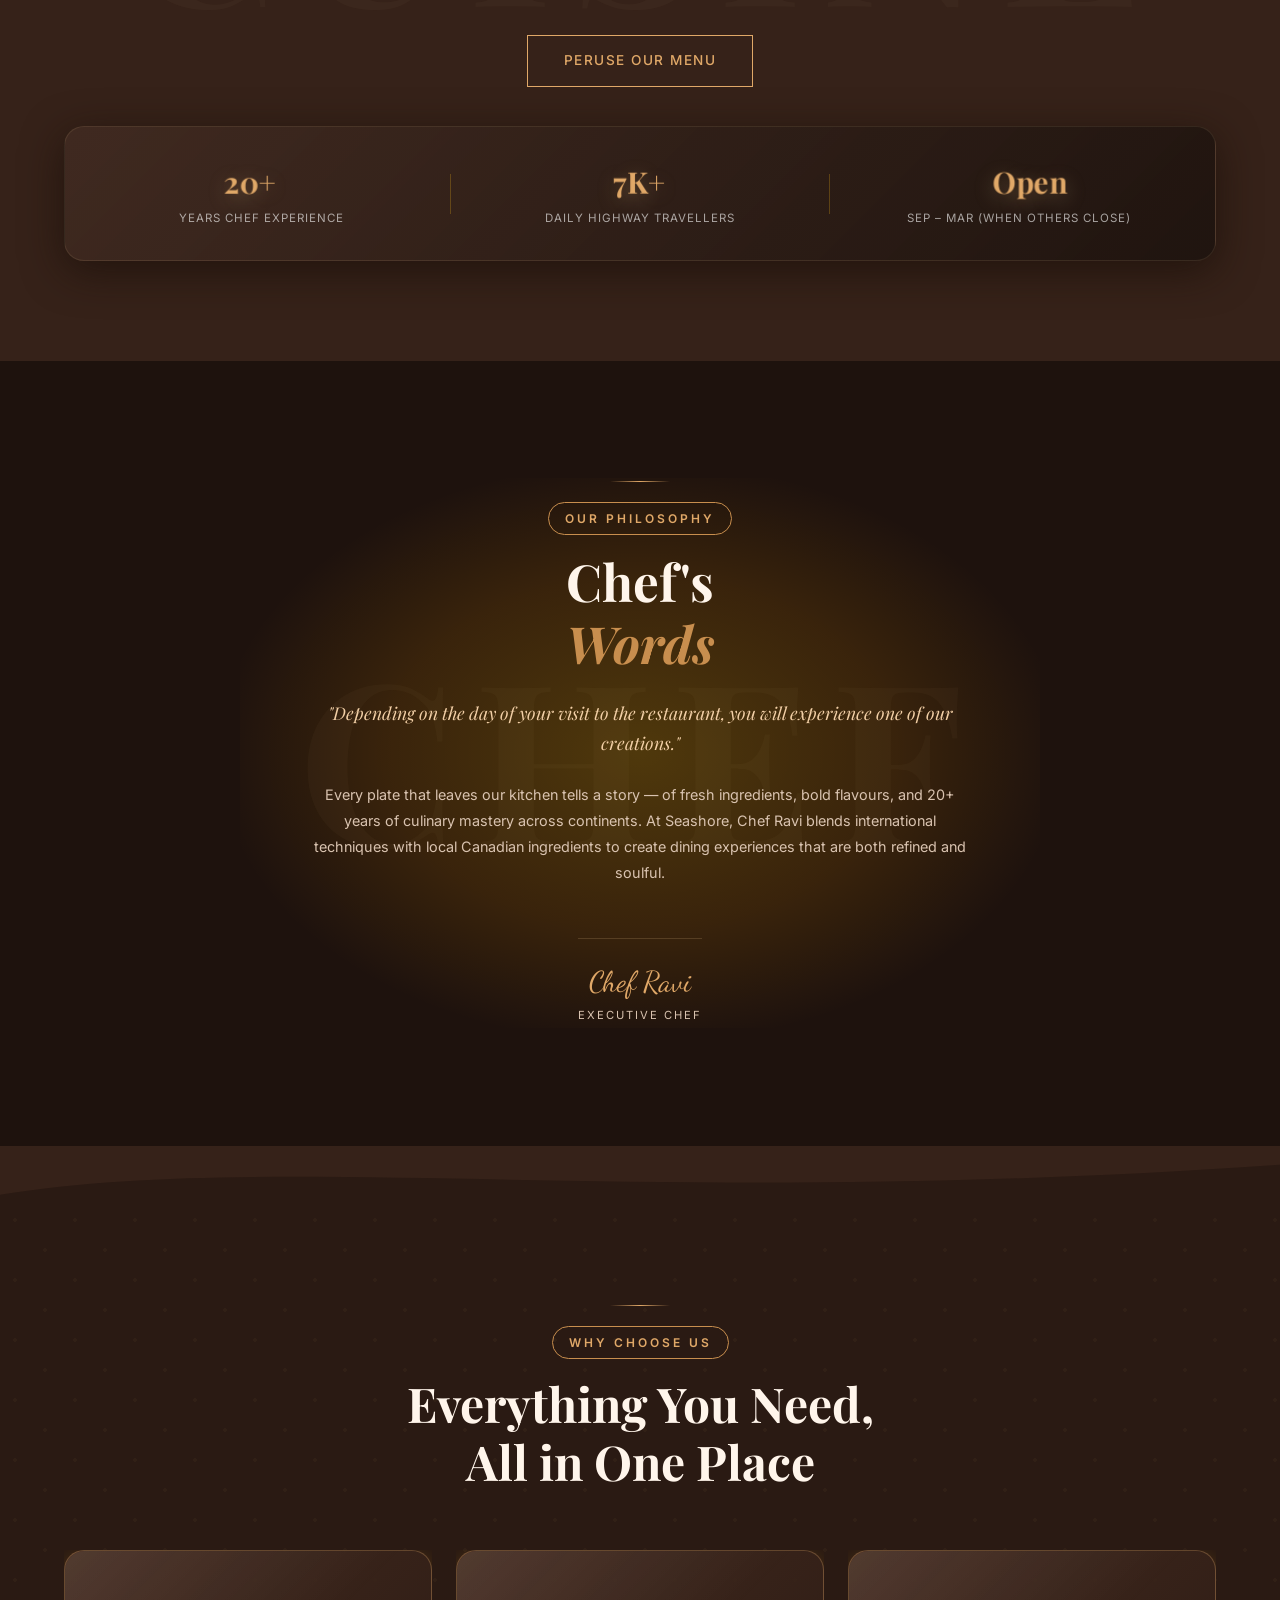
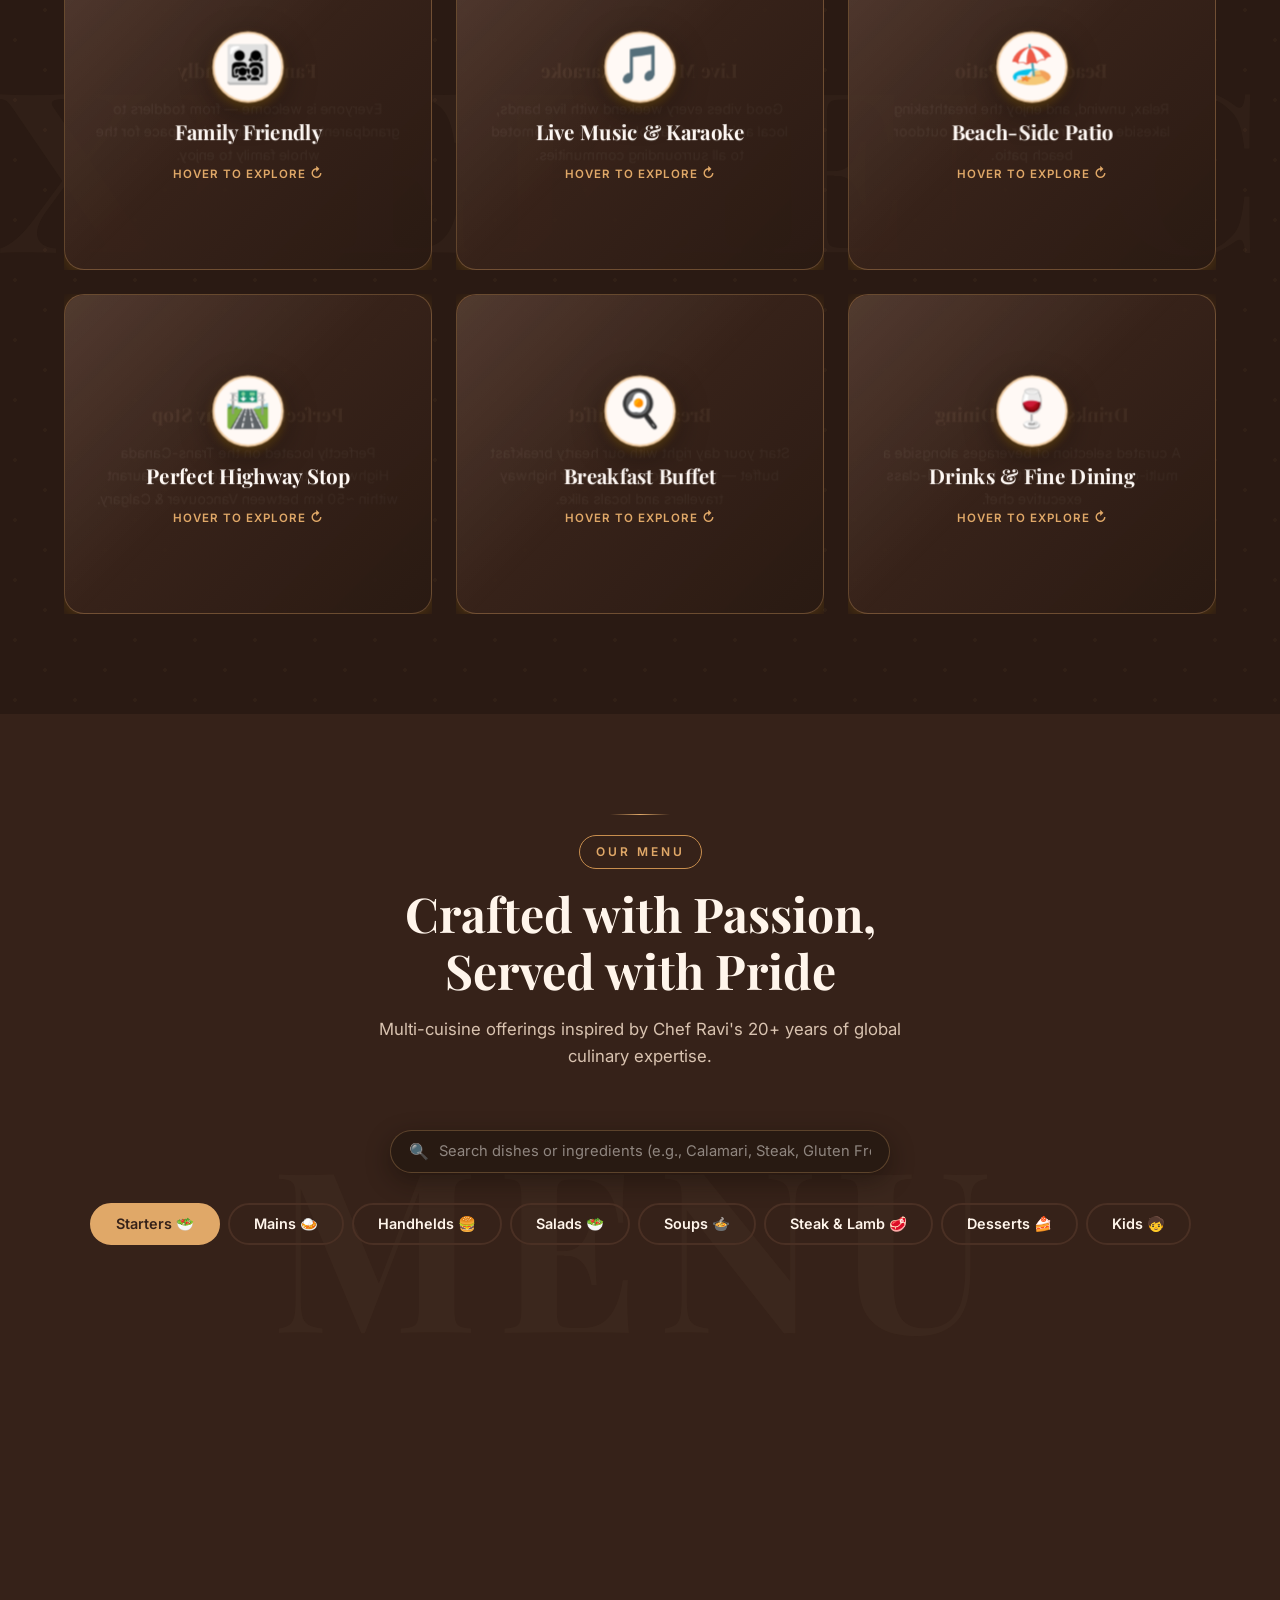
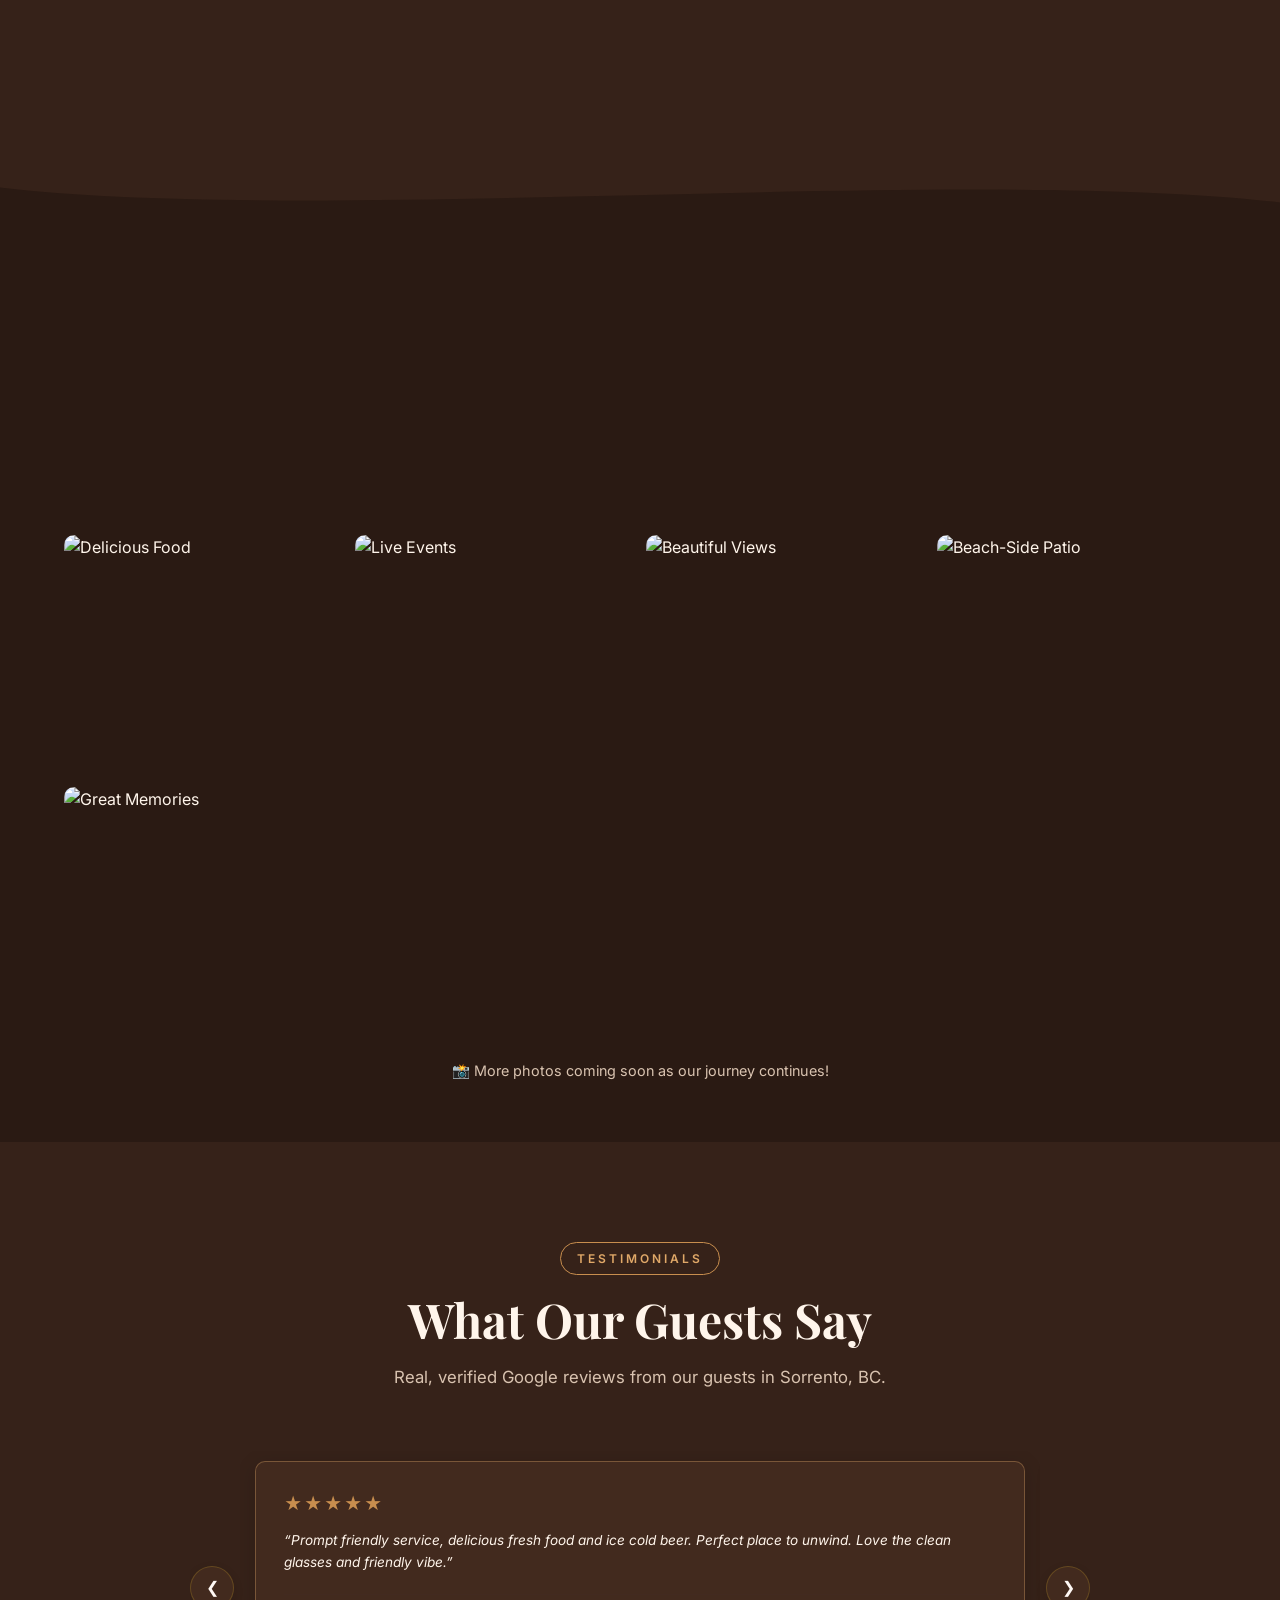
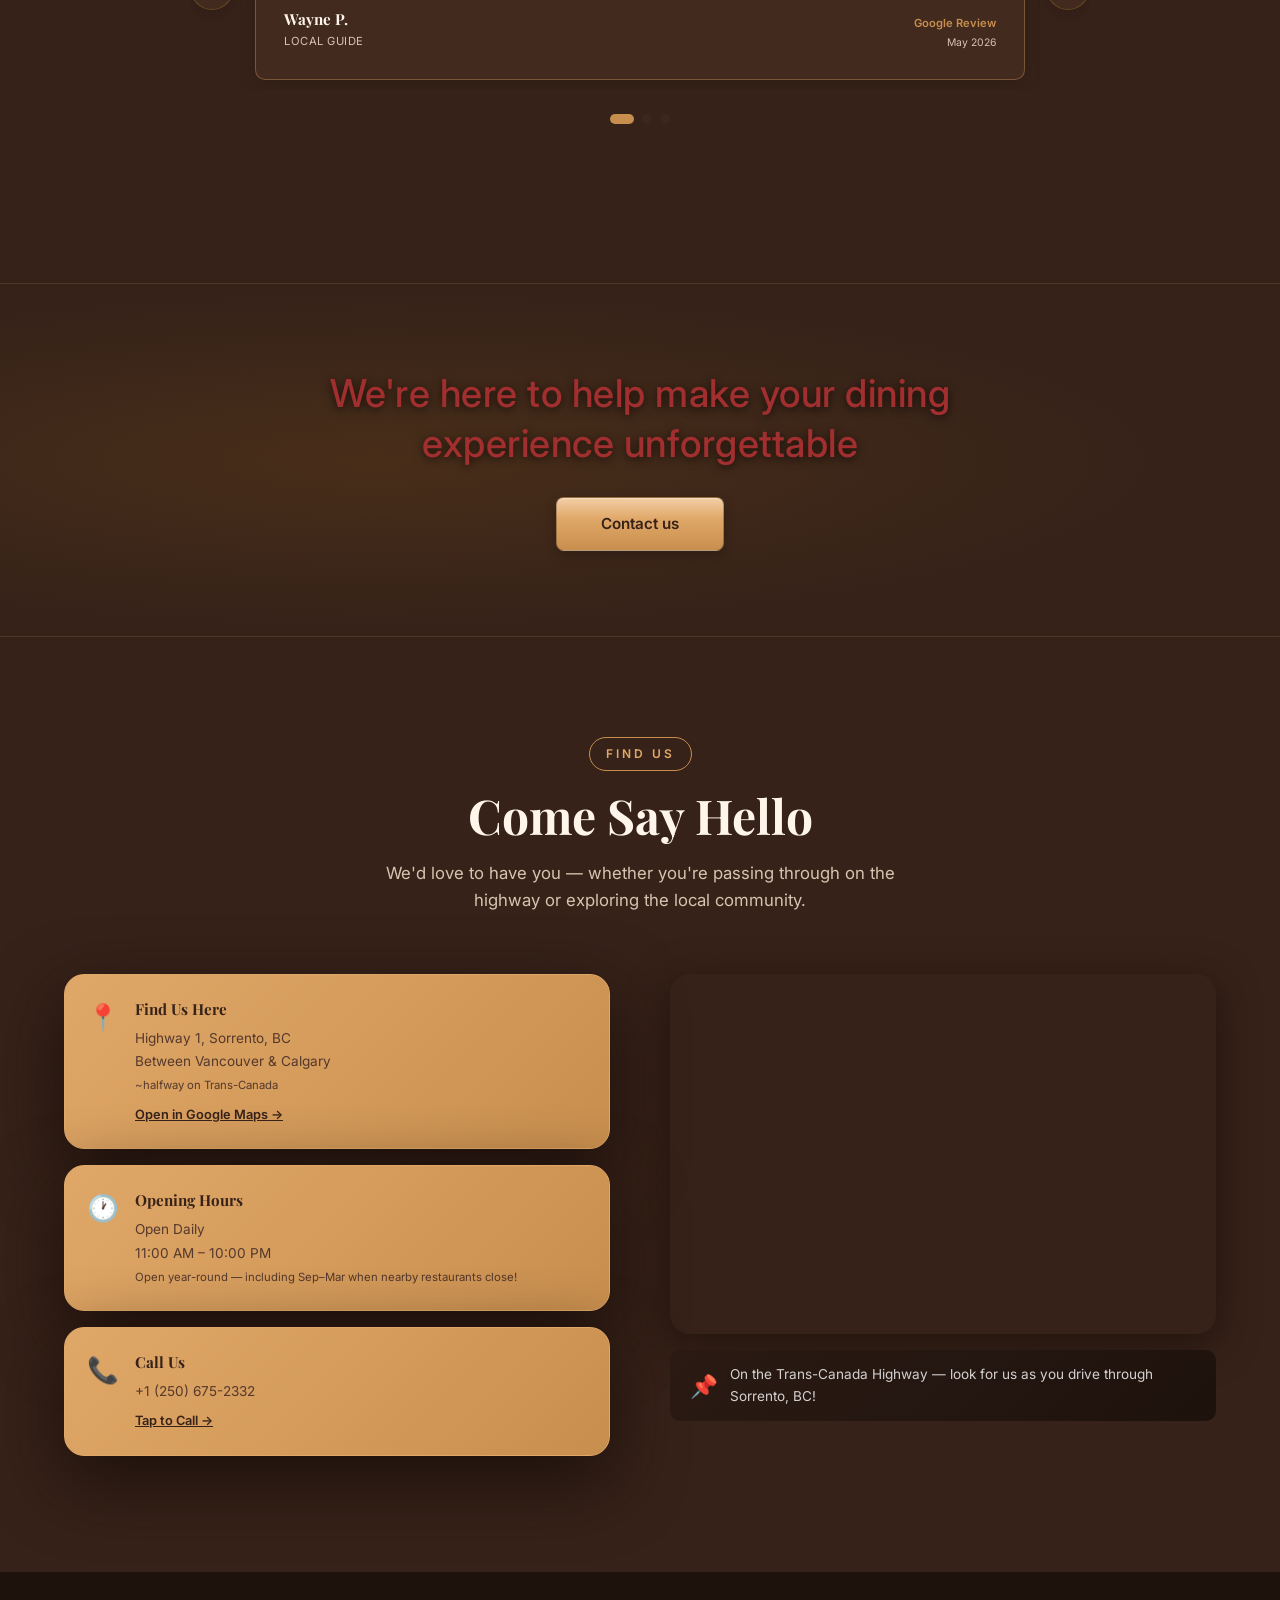
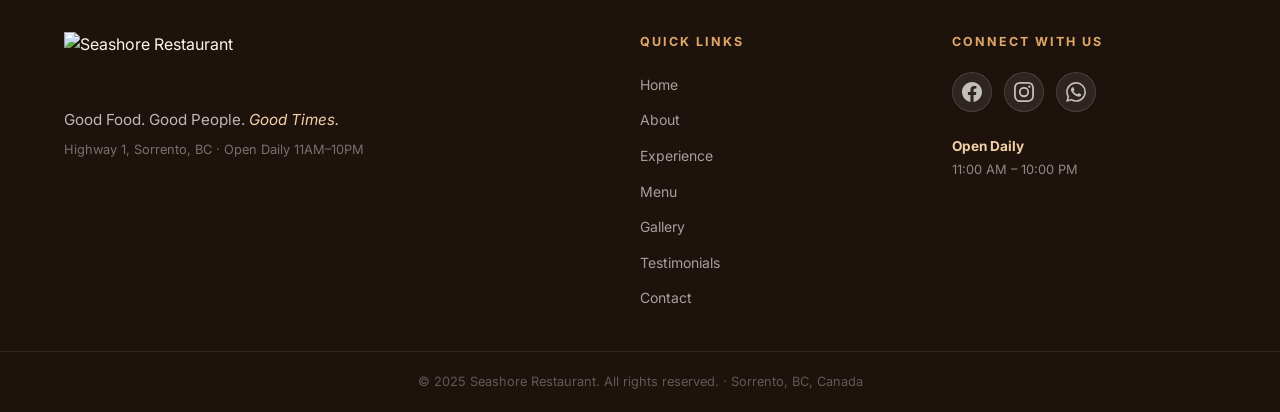
==== commit 9145617e: "Update background to warm coffee brown with cache-busting query string" ====
--- a/index.html
+++ b/index.html
@@ -23,7 +23,7 @@
   <link rel="preconnect" href="https://fonts.googleapis.com" />
   <link rel="preconnect" href="https://fonts.gstatic.com" crossorigin />
   <link href="https://fonts.googleapis.com/css2?family=Playfair+Display:ital,wght@0,400;0,600;0,700;1,400;1,600&family=Inter:wght@300;400;500;600&family=Dancing+Script:wght@600;700&display=swap" rel="stylesheet" />
-  <link rel="stylesheet" href="style.css" />
+  <link rel="stylesheet" href="style.css?v=20260806_coffee_v3" />
 </head>
 <body>
 
--- a/style.css
+++ b/style.css
@@ -4,36 +4,46 @@
    DESIGN TOKENS
    ============================================================ */
 :root {
-  --gold:        #D4B483;
-  --gold-light:  #E2C8A4;
-  --gold-dark:   #BCA073;
-  --brown:       #F8F4EE;
-  --brown-mid:   #D4B483;
-  --brown-light: #4A3228;
-  --cream:       #2B1D17;
-  --cream-dark:  #4A3228;
-  --dark:        #1A110D;
-  --text-main:   #F8F4EE;
-  --text-muted:  #D2C5BD;
-  --white:       #F8F4EE;
-  --cta:         #D4B483;
-  --cta-light:   #E2C8A4;
-  --cta-dark:    #BCA073;
-  --shadow:      0 10px 40px rgba(18, 10, 9, 0.45);
-  --shadow-lg:   0 24px 70px rgba(18, 10, 9, 0.65);
-  --radius:      20px;
-  --radius-sm:   10px;
-  --transition:  0.4s cubic-bezier(0.25, 1, 0.5, 1);
-  --card-solid:  #8C6B5A;
-  --card-bg:     rgba(140, 107, 90, 0.45);
-  --border-glow: rgba(212, 180, 131, 0.1);
+  --gold: #E0A868;
+  --gold-light: #F2CFA6;
+  --gold-dark: #C88E4E;
+  --brown: #FFF5EB;
+  --brown-mid: #E0A868;
+  --brown-light: #4A3024;
+  --cream: #362219;
+  --cream-dark: #2A1A13;
+  --dark: #1E120D;
+  --text-main: #FFF5EB;
+  --text-muted: #D9C3B0;
+  --white: #FFF9F5;
+  --cta: #D49B5B;
+  --cta-light: #E0A868;
+  --cta-dark: #B88042;
+  --shadow: 0 10px 40px rgba(25, 14, 9, 0.70);
+  --shadow-lg: 0 24px 70px rgba(25, 14, 9, 0.88);
+  --radius: 20px;
+  --radius-sm: 10px;
+  --transition: 0.4s cubic-bezier(0.25, 1, 0.5, 1);
+  --card-solid: #452C20;
+  --card-bg: rgba(69, 44, 32, 0.85);
+  --border-glow: rgba(224, 168, 104, 0.35);
 }
 
 /* ============================================================
    RESET & BASE
    ============================================================ */
-*, *::before, *::after { box-sizing: border-box; margin: 0; padding: 0; }
-html { scroll-behavior: smooth; }
+*,
+*::before,
+*::after {
+  box-sizing: border-box;
+  margin: 0;
+  padding: 0;
+}
+
+html {
+  scroll-behavior: smooth;
+}
+
 body {
   font-family: 'Inter', sans-serif;
   background: var(--cream);
@@ -41,20 +51,47 @@
   overflow-x: hidden;
   line-height: 1.6;
 }
-img { max-width: 100%; display: block; }
-a { text-decoration: none; color: inherit; }
-ul { list-style: none; }
+
+img {
+  max-width: 100%;
+  display: block;
+}
+
+a {
+  text-decoration: none;
+  color: inherit;
+}
+
+ul {
+  list-style: none;
+}
 
 /* SCROLLBAR */
-::-webkit-scrollbar { width: 6px; }
-::-webkit-scrollbar-track { background: var(--cream); }
-::-webkit-scrollbar-thumb { background: var(--gold-dark); border-radius: 99px; }
+::-webkit-scrollbar {
+  width: 6px;
+}
+
+::-webkit-scrollbar-track {
+  background: var(--cream);
+}
+
+::-webkit-scrollbar-thumb {
+  background: var(--gold-dark);
+  border-radius: 99px;
+}
 
 /* ============================================================
    UTILITIES
    ============================================================ */
-.container { max-width: 1200px; margin: 0 auto; padding: 0 24px; }
-.section { padding: 100px 0; }
+.container {
+  max-width: 1200px;
+  margin: 0 auto;
+  padding: 0 24px;
+}
+
+.section {
+  padding: 100px 0;
+}
 
 .section-tag {
   display: inline-block;
@@ -68,6 +105,7 @@
   border-radius: 99px;
   margin-bottom: 16px;
 }
+
 .section-title {
   font-family: 'Playfair Display', serif;
   font-size: clamp(2rem, 4vw, 3rem);
@@ -76,9 +114,23 @@
   line-height: 1.2;
   margin-bottom: 16px;
 }
-.section-title em { font-style: italic; color: var(--gold-dark); }
-.section-sub { font-size: 1.05rem; color: var(--text-muted); max-width: 560px; margin: 0 auto; }
-.section-header { text-align: center; margin-bottom: 60px; }
+
+.section-title em {
+  font-style: italic;
+  color: var(--gold-dark);
+}
+
+.section-sub {
+  font-size: 1.05rem;
+  color: var(--text-muted);
+  max-width: 560px;
+  margin: 0 auto;
+}
+
+.section-header {
+  text-align: center;
+  margin-bottom: 60px;
+}
 
 /* ============================================================
    BUTTONS
@@ -97,39 +149,60 @@
   text-decoration: none;
   font-family: 'Inter', sans-serif;
 }
+
 .btn-gold {
   background: linear-gradient(135deg, var(--cta), var(--cta-dark));
   color: var(--white);
   box-shadow: 0 6px 24px rgba(201, 162, 39, 0.22);
   border: 1px solid rgba(255, 255, 255, 0.05);
 }
+
 .btn-gold:hover {
   transform: translateY(-2px);
   box-shadow: 0 10px 32px rgba(201, 162, 39, 0.42);
   background: linear-gradient(135deg, var(--cta-light), var(--cta));
 }
+
 .btn-outline {
   background: rgba(255, 255, 255, 0.03);
   color: var(--white);
   border: 1px solid rgba(248, 244, 238, 0.35);
   backdrop-filter: blur(8px);
 }
-.btn-outline:hover { background: rgba(248, 244, 238, 0.12); border-color: var(--gold); transform: translateY(-2px); }
+
+.btn-outline:hover {
+  background: rgba(248, 244, 238, 0.12);
+  border-color: var(--gold);
+  transform: translateY(-2px);
+}
+
 .btn-outline-dark {
   background: rgba(255, 255, 255, 0.02);
   color: var(--white);
   border: 1px solid rgba(248, 244, 238, 0.3);
   backdrop-filter: blur(8px);
 }
-.btn-outline-dark:hover { background: var(--gold); color: var(--cream); transform: translateY(-2px); }
+
+.btn-outline-dark:hover {
+  background: var(--gold);
+  color: var(--cream);
+  transform: translateY(-2px);
+}
+
 .btn-whatsapp {
   background: #25d366;
   color: var(--white);
-  box-shadow: 0 4px 20px rgba(37,211,102,0.35);
+  box-shadow: 0 4px 20px rgba(37, 211, 102, 0.35);
   font-size: 1rem;
   padding: 16px 36px;
 }
-.btn-whatsapp:hover { transform: translateY(-2px); box-shadow: 0 8px 30px rgba(37,211,102,0.5); background: #20b858; }
+
+.btn-whatsapp:hover {
+  transform: translateY(-2px);
+  box-shadow: 0 8px 30px rgba(37, 211, 102, 0.5);
+  background: #20b858;
+}
+
 .btn-call {
   background: linear-gradient(135deg, var(--cta), var(--cta-dark));
   color: var(--white);
@@ -137,6 +210,7 @@
   padding: 16px 36px;
   box-shadow: 0 4px 20px rgba(231, 111, 81, 0.3);
 }
+
 .btn-call:hover {
   transform: translateY(-2px);
   background: linear-gradient(135deg, var(--cta-light), var(--cta));
@@ -151,25 +225,33 @@
   transform: translateY(32px);
   transition: opacity 0.7s ease, transform 0.7s ease;
 }
-[data-reveal].revealed { opacity: 1; transform: translateY(0); }
+
+[data-reveal].revealed {
+  opacity: 1;
+  transform: translateY(0);
+}
 
 /* ============================================================
    NAVBAR
    ============================================================ */
 .navbar {
   position: fixed;
-  top: 0; left: 0; right: 0;
+  top: 0;
+  left: 0;
+  right: 0;
   z-index: 1000;
   transition: var(--transition);
   padding: 16px 0;
 }
+
 .navbar.scrolled {
-  background: rgba(43, 29, 23, 0.92);
+  background: rgba(42, 26, 19, 0.95);
   backdrop-filter: blur(20px);
-  border-bottom: 1px solid rgba(212, 180, 131, 0.1);
+  border-bottom: 1px solid rgba(224, 168, 104, 0.3);
   box-shadow: var(--shadow);
   padding: 10px 0;
 }
+
 .nav-container {
   max-width: 1200px;
   margin: 0 auto;
@@ -178,40 +260,54 @@
   align-items: center;
   justify-content: space-between;
 }
+
 .nav-logo .logo-img {
   height: 62px;
   width: auto;
   object-fit: contain;
-  filter: brightness(1.15) drop-shadow(0 2px 10px rgba(0,0,0,0.5));
+  filter: brightness(1.15) drop-shadow(0 2px 10px rgba(0, 0, 0, 0.5));
   transition: transform var(--transition), filter var(--transition);
 }
+
 .nav-logo:hover .logo-img {
   transform: scale(1.05);
   filter: brightness(1.3) drop-shadow(0 4px 16px rgba(212, 160, 23, 0.5));
 }
+
 .nav-links {
   display: flex;
   align-items: center;
   gap: 32px;
 }
+
 .nav-link {
-  color: rgba(255,255,255,0.85);
+  color: rgba(255, 255, 255, 0.85);
   font-size: 0.9rem;
   font-weight: 500;
   transition: color var(--transition);
   position: relative;
   cursor: pointer;
 }
+
 .nav-link::after {
   content: '';
   position: absolute;
-  bottom: -4px; left: 0;
-  width: 0; height: 2px;
+  bottom: -4px;
+  left: 0;
+  width: 0;
+  height: 2px;
   background: var(--gold);
   transition: width var(--transition);
 }
-.nav-link:hover { color: var(--gold); }
-.nav-link:hover::after { width: 100%; }
+
+.nav-link:hover {
+  color: var(--gold);
+}
+
+.nav-link:hover::after {
+  width: 100%;
+}
+
 .nav-cta {
   display: flex;
   align-items: center;
@@ -225,7 +321,12 @@
   transition: var(--transition);
   cursor: pointer;
 }
-.nav-cta:hover { background: var(--gold-light); transform: translateY(-1px); }
+
+.nav-cta:hover {
+  background: var(--gold-light);
+  transform: translateY(-1px);
+}
+
 .hamburger {
   display: none;
   flex-direction: column;
@@ -236,16 +337,27 @@
   padding: 4px;
   z-index: 1001;
 }
+
 .hamburger span {
   display: block;
-  width: 26px; height: 2px;
+  width: 26px;
+  height: 2px;
   background: var(--white);
   border-radius: 2px;
   transition: var(--transition);
 }
-.hamburger.open span:nth-child(1) { transform: translateY(7px) rotate(45deg); }
-.hamburger.open span:nth-child(2) { opacity: 0; }
-.hamburger.open span:nth-child(3) { transform: translateY(-7px) rotate(-45deg); }
+
+.hamburger.open span:nth-child(1) {
+  transform: translateY(7px) rotate(45deg);
+}
+
+.hamburger.open span:nth-child(2) {
+  opacity: 0;
+}
+
+.hamburger.open span:nth-child(3) {
+  transform: translateY(-7px) rotate(-45deg);
+}
 
 /* ============================================================
    HERO
@@ -257,34 +369,40 @@
   align-items: center;
   justify-content: center;
   overflow: hidden;
-  background: var(--dark);
-}
+  background: radial-gradient(circle at 50% 35%, #523527 0%, #362219 55%, #22140D 100%);
+}
+
 .hero-bg {
   position: fixed;
   inset: 0;
-  background: linear-gradient(135deg, rgba(43, 29, 23, 0.88) 0%, rgba(74, 50, 40, 0.55) 50%, rgba(43, 29, 23, 0.92) 100%);
+  background: linear-gradient(135deg, rgba(54, 34, 25, 0.88) 0%, rgba(82, 53, 39, 0.72) 40%, rgba(212, 155, 91, 0.28) 75%, rgba(42, 26, 19, 0.94) 100%);
   z-index: 1;
   pointer-events: none;
   transform: translate3d(0, 0, 0);
   will-change: transform;
 }
+
 .hero-poster-img {
   position: fixed;
   inset: 0;
-  width: 100%; height: 100%;
+  width: 100%;
+  height: 100%;
   object-fit: cover;
-  opacity: 0.38;
+  opacity: 0.52;
+  filter: brightness(0.8) contrast(1.15) saturate(1.25);
   z-index: 0;
   pointer-events: none;
   transform: translate3d(0, 0, 0);
   will-change: transform;
 }
+
 .announcement-bar,
 .section,
 .footer {
   position: relative;
   z-index: 10;
 }
+
 .hero-content {
   position: relative;
   z-index: 2;
@@ -292,50 +410,68 @@
   padding: 130px 24px 90px;
   max-width: 820px;
 }
+
 .hero-badge {
   display: inline-block;
-  padding: 6px 20px;
-  border: 1px solid rgba(212, 160, 23, 0.6);
+  padding: 8px 24px;
+  border: 1px solid rgba(245, 210, 140, 0.55);
   border-radius: 99px;
-  font-size: 0.78rem;
+  font-size: 0.8rem;
   font-weight: 600;
-  letter-spacing: 2.5px;
+  letter-spacing: 3px;
   text-transform: uppercase;
-  color: var(--gold-light);
+  color: #F8E3C0;
+  background: rgba(212, 180, 131, 0.14);
+  backdrop-filter: blur(12px);
+  -webkit-backdrop-filter: blur(12px);
+  box-shadow: 0 0 25px rgba(212, 180, 131, 0.3), inset 0 0 12px rgba(255, 220, 150, 0.2);
   margin-bottom: 24px;
   animation: fadeInDown 0.8s ease both;
-}
+  transition: var(--transition);
+}
+
 .hero-title-main {
   display: block;
   font-family: 'Playfair Display', serif;
   font-size: clamp(3.5rem, 10vw, 7.5rem);
   font-weight: 700;
-  color: var(--white);
   line-height: 0.9;
   animation: fadeInUp 0.9s ease 0.1s both;
-  text-shadow: 0 4px 30px rgba(0,0,0,0.5);
-}
+  text-shadow: 0 4px 30px rgba(0, 0, 0, 0.5);
+}
+
 .hero-title-sub {
   display: block;
   font-family: 'Dancing Script', cursive;
-  font-size: clamp(1.8rem, 4vw, 3.2rem);
-  color: var(--gold);
+  font-size: clamp(2rem, 4.5vw, 3.6rem);
+  color: #F5CE93;
   margin-top: 10px;
   animation: fadeInUp 0.9s ease 0.2s both;
-}
+  text-shadow: 0 2px 20px rgba(245, 206, 147, 0.5), 0 0 40px rgba(212, 180, 131, 0.3);
+}
+
 .hero-tagline {
-  font-size: clamp(1rem, 2vw, 1.3rem);
-  color: rgba(255,255,255,0.9);
+  font-size: clamp(1.05rem, 2.2vw, 1.35rem);
+  color: #FFFFFF;
   margin: 28px 0 10px;
   animation: fadeInUp 0.9s ease 0.3s both;
-}
-.hero-tagline em { color: var(--gold-light); font-style: italic; }
+  text-shadow: 0 2px 12px rgba(0, 0, 0, 0.7);
+}
+
+.hero-tagline em {
+  color: #FFD899;
+  font-style: italic;
+  text-shadow: 0 0 15px rgba(255, 216, 153, 0.5);
+}
+
 .hero-sub {
-  font-size: 0.95rem;
-  color: rgba(255,255,255,0.6);
+  font-size: 1rem;
+  color: rgba(240, 230, 220, 0.88);
   margin-bottom: 44px;
   animation: fadeInUp 0.9s ease 0.4s both;
-}
+  text-shadow: 0 2px 8px rgba(0, 0, 0, 0.6);
+}
+
 .hero-actions {
   display: flex;
   align-items: center;
@@ -344,23 +480,27 @@
   flex-wrap: wrap;
   animation: fadeInUp 0.9s ease 0.5s both;
 }
+
 .hero-scroll {
   position: absolute;
-  bottom: 36px; left: 50%;
+  bottom: 36px;
+  left: 50%;
   transform: translateX(-50%);
   z-index: 2;
   display: flex;
   flex-direction: column;
   align-items: center;
   gap: 8px;
-  color: rgba(255,255,255,0.45);
+  color: rgba(255, 255, 255, 0.45);
   font-size: 0.72rem;
   letter-spacing: 1.5px;
   text-transform: uppercase;
   animation: fadeInUp 1s ease 1s both;
 }
+
 .scroll-dot {
-  width: 6px; height: 6px;
+  width: 6px;
+  height: 6px;
   border-radius: 50%;
   background: var(--gold);
   animation: bounce 2s infinite;
@@ -380,22 +520,53 @@
   border-top: 1px solid rgba(212, 180, 131, 0.25);
   border-bottom: 1px solid rgba(212, 180, 131, 0.25);
 }
+
 .announcement-track {
   display: flex;
   width: max-content;
   animation: marquee 30s linear infinite;
 }
-.announcement-track span { white-space: nowrap; padding: 0 40px; }
+
+.announcement-track span {
+  white-space: nowrap;
+  padding: 0 40px;
+}
 
 /* ============================================================
    ABOUT
    ============================================================ */
-.about-section { background: var(--cream); text-align: center; }
+.about-section {
+  background: var(--cream);
+  text-align: center;
+  position: relative;
+  overflow: hidden;
+}
+
+.about-section::after {
+  content: '';
+  position: absolute;
+  top: 50%;
+  left: 50%;
+  transform: translate(-50%, -50%);
+  width: 750px;
+  height: 500px;
+  background: radial-gradient(ellipse at center, rgba(212, 180, 131, 0.12) 0%, rgba(20, 60, 95, 0.15) 45%, transparent 70%);
+  pointer-events: none;
+  z-index: 0;
+}
+
 .about-center-content {
   max-width: 800px;
   margin: 0 auto;
 }
-.about-desc { color: var(--text-muted); line-height: 1.8; margin-bottom: 16px; font-size: 1.02rem; }
+
+.about-desc {
+  color: var(--text-muted);
+  line-height: 1.8;
+  margin-bottom: 16px;
+  font-size: 1.02rem;
+}
+
 .about-stats {
   display: flex;
   align-items: center;
@@ -406,7 +577,12 @@
   border-radius: var(--radius);
   box-shadow: var(--shadow);
 }
-.stat-item { flex: 1; text-align: center; }
+
+.stat-item {
+  flex: 1;
+  text-align: center;
+}
+
 .stat-num {
   display: block;
   font-family: 'Playfair Display', serif;
@@ -414,28 +590,52 @@
   font-weight: 700;
   color: var(--gold);
 }
+
 .stat-label {
   display: block;
   font-size: 0.72rem;
   text-transform: uppercase;
   letter-spacing: 1px;
-  color: rgba(255,255,255,0.6);
+  color: rgba(255, 255, 255, 0.6);
   margin-top: 4px;
 }
-.stat-divider { width: 1px; height: 40px; background: rgba(212, 160, 23, 0.3); flex-shrink: 0; }
-.about-image-wrap { position: relative; }
+
+.stat-divider {
+  width: 1px;
+  height: 40px;
+  background: rgba(212, 160, 23, 0.3);
+  flex-shrink: 0;
+}
+
+.about-image-wrap {
+  position: relative;
+}
+
 .about-img-card {
   position: relative;
   border-radius: var(--radius);
   overflow: hidden;
   box-shadow: var(--shadow-lg);
 }
-.about-img { width: 100%; height: 420px; object-fit: cover; transition: transform 0.6s ease; }
-.about-img-card:hover .about-img { transform: scale(1.04); }
+
+.about-img {
+  width: 100%;
+  height: 420px;
+  object-fit: cover;
+  transition: transform 0.6s ease;
+}
+
+.about-img-card:hover .about-img {
+  transform: scale(1.04);
+}
+
 .about-img-badge {
   position: absolute;
-  bottom: 20px; left: 20px;
-  background: rgba(43, 29, 23, 0.88);
+  bottom: 20px;
+  left: 20px;
+  background: rgba(42, 26, 19, 0.92);
+  color: var(--brown);
+  box-shadow: var(--shadow);
   backdrop-filter: blur(8px);
   border: 1px solid rgba(212, 160, 23, 0.4);
   border-radius: var(--radius-sm);
@@ -445,13 +645,29 @@
   gap: 12px;
   color: var(--white);
 }
-.badge-icon { font-size: 1.5rem; }
-.about-img-badge strong { display: block; font-size: 0.9rem; font-weight: 600; color: var(--gold-light); }
-.about-img-badge span { font-size: 0.75rem; color: rgba(255,255,255,0.6); }
+
+.badge-icon {
+  font-size: 1.5rem;
+}
+
+.about-img-badge strong {
+  display: block;
+  font-size: 0.9rem;
+  font-weight: 600;
+  color: var(--gold-light);
+}
+
+.about-img-badge span {
+  font-size: 0.75rem;
+  color: rgba(255, 255, 255, 0.6);
+}
+
 .about-logo-float {
   position: absolute;
-  top: -20px; right: -20px;
-  width: 110px; height: 110px;
+  top: -20px;
+  right: -20px;
+  width: 110px;
+  height: 110px;
   background: var(--cream);
   border-radius: 50%;
   display: flex;
@@ -461,7 +677,12 @@
   padding: 12px;
   border: 3px solid var(--gold-dark);
 }
-.about-logo-float img { width: 100%; height: 100%; object-fit: contain; }
+
+.about-logo-float img {
+  width: 100%;
+  height: 100%;
+  object-fit: contain;
+}
 
 /* ============================================================
    EXPERIENCE / PILLARS
@@ -471,8 +692,15 @@
   background: var(--cream-dark);
   overflow: hidden;
 }
-.experience-section .section-title { color: var(--brown); }
-.experience-section .section-tag { border-color: var(--gold-dark); }
+
+.experience-section .section-title {
+  color: var(--brown);
+}
+
+.experience-section .section-tag {
+  border-color: var(--gold-dark);
+}
+
 .exp-bg-pattern {
   position: absolute;
   inset: 0;
@@ -482,7 +710,12 @@
     radial-gradient(circle at 75% 75%, var(--gold) 2px, transparent 2px);
   background-size: 60px 60px;
 }
-.pillars-grid { display: grid; grid-template-columns: repeat(3, 1fr); gap: 24px; }
+
+.pillars-grid {
+  display: grid;
+  grid-template-columns: repeat(3, 1fr);
+  gap: 24px;
+}
 
 /* 3D Flip Card Container */
 .pillar-card-container {
@@ -514,7 +747,7 @@
   backface-visibility: hidden;
   border-radius: var(--radius);
   border: 1px solid rgba(212, 160, 23, 0.18);
-  box-shadow: 0 4px 16px rgba(59, 42, 35, 0.05);
+  box-shadow: 0 4px 16px rgba(255, 179, 0, 0.18);
   display: flex;
   flex-direction: column;
   align-items: center;
@@ -530,18 +763,21 @@
 
 .pillar-card-back {
   transform: rotateY(180deg);
-  background: linear-gradient(135deg, rgba(74, 50, 40, 0.9) 0%, rgba(43, 29, 23, 0.95) 100%);
-  border: 1px solid rgba(212, 180, 131, 0.35);
+  background: linear-gradient(135deg, rgba(82, 53, 39, 0.96) 0%, rgba(54, 34, 25, 0.98) 100%);
+  border: 1px solid rgba(224, 168, 104, 0.45);
   color: var(--white);
 }
 
-/* Front Face Background Gradients (Warm & Tinted) */
-.pillar-card-container:nth-child(1) .pillar-card-front { background: linear-gradient(135deg, #9C7B6A 0%, #8C6B5A 100%); border: 1px solid rgba(212, 180, 131, 0.25); }
-.pillar-card-container:nth-child(2) .pillar-card-front { background: linear-gradient(135deg, #967564 0%, #866554 100%); border: 1px solid rgba(212, 180, 131, 0.25); }
-.pillar-card-container:nth-child(3) .pillar-card-front { background: linear-gradient(135deg, #91705F 0%, #81604F 100%); border: 1px solid rgba(212, 180, 131, 0.25); }
-.pillar-card-container:nth-child(4) .pillar-card-front { background: linear-gradient(135deg, #8C6B5A 0%, #7C5B4A 100%); border: 1px solid rgba(212, 180, 131, 0.25); }
-.pillar-card-container:nth-child(5) .pillar-card-front { background: linear-gradient(135deg, #876655 0%, #775645 100%); border: 1px solid rgba(212, 180, 131, 0.25); }
-.pillar-card-container:nth-child(6) .pillar-card-front { background: linear-gradient(135deg, #826150 0%, #725140 100%); border: 1px solid rgba(212, 180, 131, 0.25); }
+/* Front Face Background Gradients (Rich Mocha Coffee Canvas) */
+.pillar-card-container:nth-child(1) .pillar-card-front,
+.pillar-card-container:nth-child(2) .pillar-card-front,
+.pillar-card-container:nth-child(3) .pillar-card-front,
+.pillar-card-container:nth-child(4) .pillar-card-front,
+.pillar-card-container:nth-child(5) .pillar-card-front,
+.pillar-card-container:nth-child(6) .pillar-card-front {
+  background: linear-gradient(135deg, rgba(69, 44, 32, 0.92) 0%, rgba(42, 26, 19, 0.96) 100%);
+  border: 1px solid rgba(224, 168, 104, 0.3);
+}
 
 /* Hover Shadows */
 .pillar-card-container:hover .pillar-card-front,
@@ -560,10 +796,11 @@
   justify-content: center;
   border-radius: 50%;
   background: var(--white);
-  box-shadow: 0 4px 10px rgba(59, 42, 35, 0.08);
+  box-shadow: 0 4px 10px rgba(255, 179, 0, 0.22);
   border: 2px solid var(--gold-light);
   transition: transform var(--transition), border-color var(--transition);
 }
+
 .pillar-card-container:hover .pillar-icon {
   transform: scale(1.1) rotate(5deg);
   border-color: var(--gold);
@@ -599,6 +836,7 @@
   align-items: center;
   gap: 4px;
 }
+
 .flip-hint::after {
   content: ' ↻';
   font-size: 0.85rem;
@@ -607,8 +845,18 @@
 /* ============================================================
    MENU
    ============================================================ */
-.menu-section { background: var(--cream); }
-.menu-tabs { display: flex; justify-content: center; gap: 8px; flex-wrap: wrap; margin-bottom: 40px; }
+.menu-section {
+  background: var(--cream);
+}
+
+.menu-tabs {
+  display: flex;
+  justify-content: center;
+  gap: 8px;
+  flex-wrap: wrap;
+  margin-bottom: 40px;
+}
+
 .menu-tab {
   padding: 10px 24px;
   border-radius: 99px;
@@ -621,8 +869,20 @@
   transition: var(--transition);
   font-family: 'Inter', sans-serif;
 }
-.menu-tab:hover, .menu-tab.active { background: var(--gold); color: var(--cream); border-color: var(--gold); }
-.menu-grid { display: grid; grid-template-columns: repeat(2, 1fr); gap: 12px; }
+
+.menu-tab:hover,
+.menu-tab.active {
+  background: var(--gold);
+  color: var(--cream);
+  border-color: var(--gold);
+}
+
+.menu-grid {
+  display: grid;
+  grid-template-columns: repeat(2, 1fr);
+  gap: 12px;
+}
+
 .menu-item {
   display: flex;
   align-items: flex-start;
@@ -632,11 +892,22 @@
   border: 1px solid var(--border-glow);
   border-radius: var(--radius-sm);
   padding: 14px 18px;
-  box-shadow: 0 4px 20px rgba(0,0,0,0.15);
+  box-shadow: 0 4px 20px rgba(18, 10, 6, 0.40);
   transition: var(--transition);
 }
-.menu-item:hover { border-color: rgba(212, 180, 131, 0.45); transform: translateY(-4px); box-shadow: var(--shadow); background: rgba(140, 107, 90, 0.65); }
-.menu-item-icon { font-size: 1.5rem; flex-shrink: 0; }
+
+.menu-item:hover {
+  border-color: rgba(212, 180, 131, 0.45);
+  transform: translateY(-4px);
+  box-shadow: var(--shadow);
+  background: #FFF8E7;
+}
+
+.menu-item-icon {
+  font-size: 1.5rem;
+  flex-shrink: 0;
+}
+
 .menu-item-info h4 {
   font-family: 'Playfair Display', serif;
   font-size: 0.95rem;
@@ -647,6 +918,7 @@
   justify-content: space-between;
   gap: 6px;
 }
+
 .menu-price {
   font-family: 'Inter', sans-serif;
   font-size: 0.8rem;
@@ -655,7 +927,13 @@
   white-space: nowrap;
   flex-shrink: 0;
 }
-.menu-item-info p { font-size: 0.8rem; color: var(--text-muted); line-height: 1.4; }
+
+.menu-item-info p {
+  font-size: 0.8rem;
+  color: var(--text-muted);
+  line-height: 1.4;
+}
+
 .menu-note {
   text-align: center;
   margin-top: 40px;
@@ -664,8 +942,17 @@
   align-items: center;
   gap: 16px;
 }
-.menu-note p { color: var(--text-muted); font-size: 0.9rem; }
-.menu-note a { color: var(--gold-dark); font-weight: 600; text-decoration: underline; }
+
+.menu-note p {
+  color: var(--text-muted);
+  font-size: 0.9rem;
+}
+
+.menu-note a {
+  color: var(--gold-dark);
+  font-weight: 600;
+  text-decoration: underline;
+}
 
 /* Kids Menu Banner */
 .kids-menu-banner {
@@ -679,14 +966,16 @@
   margin-bottom: 24px;
   font-size: 2rem;
 }
-.kids-menu-banner > div strong {
+
+.kids-menu-banner>div strong {
   display: block;
   font-family: 'Playfair Display', serif;
   font-size: 1rem;
   color: var(--brown);
   margin-bottom: 2px;
 }
-.kids-menu-banner > div p {
+
+.kids-menu-banner>div p {
   font-size: 0.85rem;
   color: var(--text-muted);
 }
@@ -694,9 +983,19 @@
 /* ============================================================
    GALLERY
    ============================================================ */
-.gallery-section { background: var(--cream-dark); padding-bottom: 60px; }
-.gallery-section .section-title { color: var(--brown); }
-.gallery-section .section-sub { color: var(--text-muted); }
+.gallery-section {
+  background: var(--cream-dark);
+  padding-bottom: 60px;
+}
+
+.gallery-section .section-title {
+  color: var(--brown);
+}
+
+.gallery-section .section-sub {
+  color: var(--text-muted);
+}
+
 .gallery-mosaic {
   display: grid;
   grid-template-columns: repeat(4, 1fr);
@@ -706,19 +1005,39 @@
   max-width: 1200px;
   margin: 0 auto;
 }
-.gallery-item { position: relative; overflow: hidden; border-radius: var(--radius-sm); cursor: pointer; }
-.gallery-item.large { grid-column: span 2; grid-row: span 2; }
-.gallery-item.wide { grid-column: span 2; }
+
+.gallery-item {
+  position: relative;
+  overflow: hidden;
+  border-radius: var(--radius-sm);
+  cursor: pointer;
+}
+
+.gallery-item.large {
+  grid-column: span 2;
+  grid-row: span 2;
+}
+
+.gallery-item.wide {
+  grid-column: span 2;
+}
+
 .gallery-img {
-  width: 100%; height: 100%;
+  width: 100%;
+  height: 100%;
   object-fit: cover;
   transition: transform 0.6s ease;
 }
-.gallery-item:hover .gallery-img { transform: scale(1.08); }
+
+.gallery-item:hover .gallery-img {
+  transform: scale(1.08);
+}
+
 .gallery-overlay {
   position: absolute;
   inset: 0;
-  background: linear-gradient(135deg, rgba(212, 180, 131, 0.88) 0%, rgba(140, 107, 90, 0.88) 100%);
+  background: linear-gradient(135deg, rgba(216, 162, 104, 0.92) 0%, rgba(181, 127, 72, 0.94) 100%);
+  color: #1C120C;
   z-index: 1;
   display: flex;
   align-items: center;
@@ -727,6 +1046,7 @@
   opacity: 0;
   transition: opacity 0.4s cubic-bezier(0.25, 1, 0.5, 1);
 }
+
 .gallery-item::after {
   content: '';
   position: absolute;
@@ -739,12 +1059,17 @@
   pointer-events: none;
   transform: scale(0.9);
 }
+
 .gallery-item:hover::after {
   opacity: 1;
   transform: scale(1);
   border-color: var(--gold-light);
 }
-.gallery-item:hover .gallery-overlay { opacity: 1; }
+
+.gallery-item:hover .gallery-overlay {
+  opacity: 1;
+}
+
 .gallery-overlay span {
   color: var(--white);
   font-size: 1.15rem;
@@ -756,16 +1081,32 @@
   transition: transform 0.4s cubic-bezier(0.25, 1, 0.5, 1);
   text-align: center;
 }
+
 .gallery-item:hover .gallery-overlay span {
   transform: translateY(0);
 }
-.gallery-cta { text-align: center; margin-top: 32px; color: var(--text-muted); font-size: 0.9rem; }
+
+.gallery-cta {
+  text-align: center;
+  margin-top: 32px;
+  color: var(--text-muted);
+  font-size: 0.9rem;
+}
 
 /* ============================================================
    CONTACT
    ============================================================ */
-.contact-section { background: var(--cream); }
-.contact-grid { display: grid; grid-template-columns: 1fr 1fr; gap: 60px; align-items: start; }
+.contact-section {
+  background: var(--cream);
+}
+
+.contact-grid {
+  display: grid;
+  grid-template-columns: 1fr 1fr;
+  gap: 60px;
+  align-items: start;
+}
+
 .contact-card {
   display: flex;
   align-items: flex-start;
@@ -775,42 +1116,65 @@
   backdrop-filter: blur(12px);
   border: 1px solid var(--border-glow);
   border-radius: var(--radius);
-  box-shadow: 0 4px 20px rgba(0,0,0,0.15);
+  box-shadow: 0 4px 20px rgba(0, 0, 0, 0.15);
   margin-bottom: 16px;
   transition: var(--transition);
 }
+
 .contact-card:hover {
   border-color: var(--gold-dark);
   transform: translateX(4px);
   box-shadow: var(--shadow);
-  background: rgba(140, 107, 90, 0.65);
-}
+  background: #FFF8E7;
+}
+
 .contact-card.highlighted {
   border: 1px solid var(--gold);
   background: linear-gradient(135deg, var(--gold) 0%, var(--gold-dark) 100%);
   color: var(--cream);
   box-shadow: var(--shadow-lg);
 }
+
 .contact-card.highlighted h4 {
   color: var(--cream);
 }
+
 .contact-card.highlighted p {
   color: rgba(62, 39, 35, 0.85);
 }
+
 .contact-card.highlighted .contact-link {
   color: var(--cream);
 }
+
 .contact-card.highlighted .contact-link:hover {
   color: var(--dark);
 }
+
 .contact-card.highlighted:hover {
   border-color: var(--white);
   transform: translateX(4px);
   box-shadow: var(--shadow-lg);
 }
-.contact-card-icon { font-size: 1.6rem; flex-shrink: 0; }
-.contact-card h4 { font-family: 'Playfair Display', serif; font-size: 0.95rem; color: var(--brown); margin-bottom: 6px; }
-.contact-card p { font-size: 0.85rem; color: var(--text-muted); line-height: 1.7; }
+
+.contact-card-icon {
+  font-size: 1.6rem;
+  flex-shrink: 0;
+}
+
+.contact-card h4 {
+  font-family: 'Playfair Display', serif;
+  font-size: 0.95rem;
+  color: var(--brown);
+  margin-bottom: 6px;
+}
+
+.contact-card p {
+  font-size: 0.85rem;
+  color: var(--text-muted);
+  line-height: 1.7;
+}
+
 .contact-link {
   display: inline-block;
   margin-top: 8px;
@@ -820,10 +1184,31 @@
   text-decoration: underline;
   transition: color var(--transition);
 }
-.contact-link:hover { color: var(--brown); }
-.contact-cta-group { display: flex; gap: 12px; margin-top: 8px; flex-wrap: wrap; }
-.map-embed { border-radius: var(--radius); overflow: hidden; box-shadow: var(--shadow); height: 360px; }
-.map-embed iframe { width: 100%; height: 100%; border: none; }
+
+.contact-link:hover {
+  color: var(--brown);
+}
+
+.contact-cta-group {
+  display: flex;
+  gap: 12px;
+  margin-top: 8px;
+  flex-wrap: wrap;
+}
+
+.map-embed {
+  border-radius: var(--radius);
+  overflow: hidden;
+  box-shadow: var(--shadow);
+  height: 360px;
+}
+
+.map-embed iframe {
+  width: 100%;
+  height: 100%;
+  border: none;
+}
+
 .map-highlight {
   display: flex;
   align-items: center;
@@ -834,49 +1219,122 @@
   border-radius: var(--radius-sm);
   color: var(--white);
 }
-.map-highlight span { font-size: 1.4rem; }
-.map-highlight p { font-size: 0.85rem; color: rgba(255,255,255,0.8); }
+
+.map-highlight span {
+  font-size: 1.4rem;
+}
+
+.map-highlight p {
+  font-size: 0.85rem;
+  color: rgba(255, 255, 255, 0.8);
+}
 
 /* ============================================================
    FOOTER
    ============================================================ */
-.footer { background: var(--dark); }
-.footer-top { padding: 60px 0 40px; }
-.footer-inner { display: grid; grid-template-columns: 2fr 1fr 1fr; gap: 48px; }
-.footer-logo { height: 60px; object-fit: contain; margin-bottom: 16px; }
-.footer-tagline { color: rgba(255,255,255,0.7); font-size: 0.95rem; margin-bottom: 8px; }
-.footer-tagline em { color: var(--gold-light); }
-.footer-addr { color: rgba(255,255,255,0.4); font-size: 0.8rem; }
-.footer-links h5, .footer-social h5 {
+.footer {
+  background: var(--dark);
+}
+
+.footer-top {
+  padding: 60px 0 40px;
+}
+
+.footer-inner {
+  display: grid;
+  grid-template-columns: 2fr 1fr 1fr;
+  gap: 48px;
+}
+
+.footer-logo {
+  height: 60px;
+  object-fit: contain;
+  margin-bottom: 16px;
+}
+
+.footer-tagline {
+  color: rgba(255, 255, 255, 0.7);
+  font-size: 0.95rem;
+  margin-bottom: 8px;
+}
+
+.footer-tagline em {
+  color: var(--gold-light);
+}
+
+.footer-addr {
+  color: rgba(255, 255, 255, 0.4);
+  font-size: 0.8rem;
+}
+
+.footer-links h5,
+.footer-social h5 {
   color: var(--gold);
   font-size: 0.78rem;
   letter-spacing: 2px;
   text-transform: uppercase;
   margin-bottom: 20px;
 }
-.footer-links ul { display: flex; flex-direction: column; gap: 10px; }
-.footer-links a { color: rgba(255,255,255,0.6); font-size: 0.875rem; transition: color var(--transition); }
-.footer-links a:hover { color: var(--gold-light); }
-.social-icons { display: flex; gap: 12px; margin-bottom: 24px; }
+
+.footer-links ul {
+  display: flex;
+  flex-direction: column;
+  gap: 10px;
+}
+
+.footer-links a {
+  color: rgba(255, 255, 255, 0.6);
+  font-size: 0.875rem;
+  transition: color var(--transition);
+}
+
+.footer-links a:hover {
+  color: var(--gold-light);
+}
+
+.social-icons {
+  display: flex;
+  gap: 12px;
+  margin-bottom: 24px;
+}
+
 .social-icon {
-  width: 40px; height: 40px;
+  width: 40px;
+  height: 40px;
   border-radius: 50%;
-  background: rgba(255,255,255,0.08);
-  border: 1px solid rgba(255,255,255,0.12);
+  background: rgba(255, 255, 255, 0.08);
+  border: 1px solid rgba(255, 255, 255, 0.12);
   display: flex;
   align-items: center;
   justify-content: center;
-  color: rgba(255,255,255,0.7);
+  color: rgba(255, 255, 255, 0.7);
   transition: var(--transition);
 }
-.social-icon:hover { background: var(--gold); color: var(--dark); border-color: var(--gold); transform: translateY(-3px); }
-.footer-hours { color: rgba(255,255,255,0.5); font-size: 0.8rem; }
-.footer-hours strong { display: block; color: var(--gold-light); font-size: 0.85rem; margin-bottom: 2px; }
+
+.social-icon:hover {
+  background: var(--gold);
+  color: var(--dark);
+  border-color: var(--gold);
+  transform: translateY(-3px);
+}
+
+.footer-hours {
+  color: rgba(255, 255, 255, 0.5);
+  font-size: 0.8rem;
+}
+
+.footer-hours strong {
+  display: block;
+  color: var(--gold-light);
+  font-size: 0.85rem;
+  margin-bottom: 2px;
+}
+
 .footer-bottom {
-  border-top: 1px solid rgba(255,255,255,0.08);
+  border-top: 1px solid rgba(255, 255, 255, 0.08);
   padding: 20px 0;
   text-align: center;
-  color: rgba(255,255,255,0.3);
+  color: rgba(255, 255, 255, 0.3);
   font-size: 0.8rem;
 }
 
@@ -893,9 +1351,11 @@
   gap: 16px;
   z-index: 9999;
 }
+
 .float-btn {
   position: relative;
-  width: 58px; height: 58px;
+  width: 58px;
+  height: 58px;
   border-radius: 50%;
   display: flex;
   align-items: center;
@@ -905,13 +1365,16 @@
   box-shadow: 0 4px 15px rgba(0, 0, 0, 0.2);
   text-decoration: none;
 }
+
 .float-btn svg {
   transition: transform 0.3s ease;
 }
+
 .float-btn:hover {
   transform: scale(1.12);
   color: var(--white);
 }
+
 .float-btn:hover svg {
   transform: rotate(-8deg) scale(1.05);
 }
@@ -920,6 +1383,7 @@
   background: linear-gradient(135deg, #ffa21a, #ff7b00);
   box-shadow: 0 8px 24px rgba(255, 123, 0, 0.35), 0 0 0 1px rgba(255, 255, 255, 0.15);
 }
+
 .float-phone:hover {
   box-shadow: 0 12px 32px rgba(255, 123, 0, 0.55), 0 0 0 2px rgba(255, 255, 255, 0.25);
 }
@@ -928,6 +1392,7 @@
   background: linear-gradient(135deg, #1eb8ff, #0084ff);
   box-shadow: 0 8px 24px rgba(0, 132, 255, 0.35), 0 0 0 1px rgba(255, 255, 255, 0.15);
 }
+
 .float-email:hover {
   box-shadow: 0 12px 32px rgba(0, 132, 255, 0.55), 0 0 0 2px rgba(255, 255, 255, 0.25);
 }
@@ -936,6 +1401,7 @@
   background: #00e676;
   box-shadow: 0 8px 24px rgba(0, 230, 118, 0.35), 0 0 0 1px rgba(255, 255, 255, 0.15);
 }
+
 .float-whatsapp:hover {
   box-shadow: 0 12px 32px rgba(0, 230, 118, 0.55), 0 0 0 2px rgba(255, 255, 255, 0.25);
 }
@@ -954,6 +1420,7 @@
   transition: opacity 0.2s ease;
   box-shadow: var(--shadow);
 }
+
 .float-btn:hover .float-tooltip {
   opacity: 1;
 }
@@ -963,14 +1430,17 @@
     right: 12px;
     gap: 12px;
   }
+
   .float-btn {
     width: 48px;
     height: 48px;
   }
+
   .float-btn svg {
     width: 20px;
     height: 20px;
   }
+
   .float-tooltip {
     display: none;
   }
@@ -980,20 +1450,49 @@
    KEYFRAMES
    ============================================================ */
 @keyframes fadeInUp {
-  from { opacity: 0; transform: translateY(24px); }
-  to   { opacity: 1; transform: translateY(0); }
-}
+  from {
+    opacity: 0;
+    transform: translateY(24px);
+  }
+
+  to {
+    opacity: 1;
+    transform: translateY(0);
+  }
+}
+
 @keyframes fadeInDown {
-  from { opacity: 0; transform: translateY(-16px); }
-  to   { opacity: 1; transform: translateY(0); }
-}
+  from {
+    opacity: 0;
+    transform: translateY(-16px);
+  }
+
+  to {
+    opacity: 1;
+    transform: translateY(0);
+  }
+}
+
 @keyframes bounce {
-  0%, 100% { transform: translateY(0); }
-  50%       { transform: translateY(8px); }
-}
+
+  0%,
+  100% {
+    transform: translateY(0);
+  }
+
+  50% {
+    transform: translateY(8px);
+  }
+}
+
 @keyframes marquee {
-  from { transform: translateX(0); }
-  to   { transform: translateX(-50%); }
+  from {
+    transform: translateX(0);
+  }
+
+  to {
+    transform: translateX(-50%);
+  }
 }
 
 /* ============================================================
@@ -1002,29 +1501,33 @@
 .testimonials-section {
   background: var(--cream);
 }
+
 .testimonials-grid {
   display: grid;
   grid-template-columns: repeat(3, 1fr);
   gap: 24px;
 }
+
 .testimonial-card {
   background: var(--card-bg);
   backdrop-filter: blur(12px);
   border: 1px solid var(--border-glow);
   border-radius: var(--radius-sm);
   padding: 28px;
-  box-shadow: 0 4px 20px rgba(0,0,0,0.15);
+  box-shadow: 0 4px 20px rgba(0, 0, 0, 0.15);
   transition: var(--transition);
   display: flex;
   flex-direction: column;
   justify-content: space-between;
 }
+
 .testimonial-card:hover {
   transform: translateY(-4px);
   border-color: var(--gold);
   box-shadow: var(--shadow);
-  background: rgba(140, 107, 90, 0.65);
-}
+  background: #FFF8E7;
+}
+
 .testimonial-stars {
   color: var(--gold-dark);
   font-size: 1.1rem;
@@ -1032,6 +1535,7 @@
   display: flex;
   gap: 2px;
 }
+
 .testimonial-text {
   font-style: italic;
   color: var(--text-main);
@@ -1040,6 +1544,7 @@
   margin-bottom: 20px;
   flex-grow: 1;
 }
+
 .testimonial-meta {
   display: flex;
   justify-content: space-between;
@@ -1048,12 +1553,14 @@
   padding-top: 12px;
   margin-top: auto;
 }
+
 .testimonial-author {
   font-family: 'Playfair Display', serif;
   font-size: 0.95rem;
   color: var(--brown);
   font-weight: 700;
 }
+
 .testimonial-role {
   font-size: 0.7rem;
   color: var(--text-muted);
@@ -1062,15 +1569,18 @@
   display: block;
   margin-top: 2px;
 }
+
 .testimonial-source-info {
   text-align: right;
 }
+
 .testimonial-source {
   font-size: 0.7rem;
   font-weight: 600;
   color: var(--gold-dark);
   display: block;
 }
+
 .testimonial-date {
   font-size: 0.65rem;
   color: var(--text-muted);
@@ -1082,43 +1592,125 @@
    RESPONSIVE
    ============================================================ */
 @media (max-width: 1024px) {
-  .about-grid { grid-template-columns: 1fr; gap: 48px; text-align: center; }
-  .pillars-grid { grid-template-columns: repeat(2, 1fr); }
-  .testimonials-grid { grid-template-columns: 1fr; gap: 20px; }
-  .contact-grid { grid-template-columns: 1fr; }
-  .footer-inner { grid-template-columns: 1fr 1fr; }
-}
+  .about-grid {
+    grid-template-columns: 1fr;
+    gap: 48px;
+    text-align: center;
+  }
+
+  .pillars-grid {
+    grid-template-columns: repeat(2, 1fr);
+  }
+
+  .testimonials-grid {
+    grid-template-columns: 1fr;
+    gap: 20px;
+  }
+
+  .contact-grid {
+    grid-template-columns: 1fr;
+  }
+
+  .footer-inner {
+    grid-template-columns: 1fr 1fr;
+  }
+}
+
 @media (max-width: 768px) {
-  .section { padding: 70px 0; }
+  .section {
+    padding: 70px 0;
+  }
+
   .nav-links {
     display: none;
     flex-direction: column;
     position: fixed;
-    top: 0; left: 0; right: 0; bottom: 0;
-    background: rgba(43, 29, 23, 0.97);
+    top: 0;
+    left: 0;
+    right: 0;
+    bottom: 0;
+    background: rgba(28, 18, 12, 0.98);
     padding: 100px 32px;
     gap: 24px;
     z-index: 999;
     backdrop-filter: blur(10px);
   }
-  .nav-links.open { display: flex; }
-  .nav-link { font-size: 1.4rem; color: var(--white); }
-  .nav-cta { font-size: 1.1rem; padding: 14px 32px; width: max-content; }
-  .hamburger { display: flex; }
-  .pillars-grid { grid-template-columns: 1fr; }
-  .menu-grid { grid-template-columns: 1fr; }
-  .gallery-mosaic { grid-template-columns: repeat(2,1fr); grid-template-rows: auto; }
-  .gallery-item.large { grid-column: span 2; grid-row: span 1; }
-  .gallery-item.wide { grid-column: span 2; }
-  .footer-inner { grid-template-columns: 1fr; gap: 32px; }
-  .about-stats { flex-direction: column; gap: 16px; }
-  .stat-divider { width: 40px; height: 1px; }
-  .hero-actions { flex-direction: column; align-items: center; }
-  .contact-cta-group { flex-direction: column; }
-}
+
+  .nav-links.open {
+    display: flex;
+  }
+
+  .nav-link {
+    font-size: 1.4rem;
+    color: var(--white);
+  }
+
+  .nav-cta {
+    font-size: 1.1rem;
+    padding: 14px 32px;
+    width: max-content;
+  }
+
+  .hamburger {
+    display: flex;
+  }
+
+  .pillars-grid {
+    grid-template-columns: 1fr;
+  }
+
+  .menu-grid {
+    grid-template-columns: 1fr;
+  }
+
+  .gallery-mosaic {
+    grid-template-columns: repeat(2, 1fr);
+    grid-template-rows: auto;
+  }
+
+  .gallery-item.large {
+    grid-column: span 2;
+    grid-row: span 1;
+  }
+
+  .gallery-item.wide {
+    grid-column: span 2;
+  }
+
+  .footer-inner {
+    grid-template-columns: 1fr;
+    gap: 32px;
+  }
+
+  .about-stats {
+    flex-direction: column;
+    gap: 16px;
+  }
+
+  .stat-divider {
+    width: 40px;
+    height: 1px;
+  }
+
+  .hero-actions {
+    flex-direction: column;
+    align-items: center;
+  }
+
+  .contact-cta-group {
+    flex-direction: column;
+  }
+}
+
 @media (max-width: 480px) {
-  .gallery-mosaic { grid-template-columns: 1fr; }
-  .gallery-item.large, .gallery-item.wide { grid-column: span 1; }
+  .gallery-mosaic {
+    grid-template-columns: 1fr;
+  }
+
+  .gallery-item.large,
+  .gallery-item.wide {
+    grid-column: span 1;
+  }
 }
 
 /* ============================================================
@@ -1128,8 +1720,10 @@
 /* Hero Canvas particles background */
 .hero-canvas {
   position: absolute;
-  top: 0; left: 0;
-  width: 100%; height: 100%;
+  top: 0;
+  left: 0;
+  width: 100%;
+  height: 100%;
   z-index: 1;
   pointer-events: none;
 }
@@ -1139,15 +1733,19 @@
   position: relative;
   overflow: hidden;
 }
+
 .btn-gold::after {
   content: '';
   position: absolute;
-  top: 0; left: -100%;
-  width: 50%; height: 100%;
+  top: 0;
+  left: -100%;
+  width: 50%;
+  height: 100%;
   background: linear-gradient(90deg, transparent, rgba(255, 255, 255, 0.4), transparent);
   transform: skewX(-25deg);
   transition: 0.75s;
 }
+
 .btn-gold:hover::after {
   left: 125%;
   transition: 0.75s;
@@ -1157,6 +1755,7 @@
 .nav-link.active-link {
   color: var(--gold) !important;
 }
+
 .nav-link.active-link::after {
   width: 100% !important;
 }
@@ -1166,9 +1765,11 @@
   position: relative;
   overflow: hidden;
 }
+
 .gallery-img {
   transition: transform 0.6s cubic-bezier(0.25, 1, 0.5, 1);
 }
+
 .gallery-item:hover .gallery-img {
   transform: scale(1.06);
 }
@@ -1177,7 +1778,7 @@
 .lightbox {
   position: fixed;
   inset: 0;
-  background: rgba(43, 29, 23, 0.96);
+  background: rgba(20, 13, 8, 0.97);
   z-index: 10000;
   display: none;
   align-items: center;
@@ -1185,10 +1786,12 @@
   opacity: 0;
   transition: opacity 0.3s ease;
 }
+
 .lightbox.active {
   display: flex;
   opacity: 1;
 }
+
 .lightbox-content {
   position: relative;
   max-width: 90%;
@@ -1197,6 +1800,7 @@
   flex-direction: column;
   align-items: center;
 }
+
 .lightbox-img {
   max-width: 100%;
   max-height: 70vh;
@@ -1207,30 +1811,37 @@
   transform: scale(0.95);
   transition: transform 0.3s cubic-bezier(0.25, 1, 0.5, 1);
 }
+
 .lightbox.active .lightbox-img {
   transform: scale(1);
 }
+
 .lightbox-caption {
   color: var(--white);
   margin-top: 16px;
   font-family: 'Playfair Display', serif;
   font-size: 1.2rem;
-  text-shadow: 0 2px 4px rgba(0,0,0,0.5);
+  text-shadow: 0 2px 4px rgba(0, 0, 0, 0.5);
   text-align: center;
 }
+
 .lightbox-close {
   position: absolute;
-  top: -45px; right: 0;
+  top: -45px;
+  right: 0;
   color: var(--white);
   font-size: 2.2rem;
   cursor: pointer;
   transition: color var(--transition);
   line-height: 1;
 }
+
 .lightbox-close:hover {
   color: var(--gold);
 }
-.lightbox-prev, .lightbox-next {
+
+.lightbox-prev,
+.lightbox-next {
   position: absolute;
   top: 50%;
   transform: translateY(-50%);
@@ -1242,16 +1853,42 @@
   user-select: none;
   z-index: 10001;
 }
-.lightbox-prev { left: -80px; }
-.lightbox-next { right: -80px; }
-.lightbox-prev:hover { color: var(--gold); transform: translateY(-50%) scale(1.1); }
-.lightbox-next:hover { color: var(--gold); transform: translateY(-50%) scale(1.1); }
+
+.lightbox-prev {
+  left: -80px;
+}
+
+.lightbox-next {
+  right: -80px;
+}
+
+.lightbox-prev:hover {
+  color: var(--gold);
+  transform: translateY(-50%) scale(1.1);
+}
+
+.lightbox-next:hover {
+  color: var(--gold);
+  transform: translateY(-50%) scale(1.1);
+}
 
 @media (max-width: 768px) {
-  .lightbox-prev { left: 10px; }
-  .lightbox-next { right: 10px; }
-  .lightbox-close { right: 10px; top: -55px; }
-  .lightbox-img { max-height: 60vh; }
+  .lightbox-prev {
+    left: 10px;
+  }
+
+  .lightbox-next {
+    right: 10px;
+  }
+
+  .lightbox-close {
+    right: 10px;
+    top: -55px;
+  }
+
+  .lightbox-img {
+    max-height: 60vh;
+  }
 }
 
 /* Back to Top Button */
@@ -1272,14 +1909,16 @@
   opacity: 0;
   visibility: hidden;
   transition: all 0.3s ease;
-  box-shadow: 0 4px 15px rgba(0,0,0,0.2);
+  box-shadow: 0 4px 15px rgba(0, 0, 0, 0.2);
   z-index: 999;
   border: none;
 }
+
 .back-to-top.visible {
   opacity: 1;
   visibility: visible;
 }
+
 .back-to-top:hover {
   transform: translateY(-5px);
   box-shadow: 0 8px 25px rgba(212, 160, 23, 0.4);
@@ -1294,21 +1933,26 @@
   margin: 0 auto;
   padding: 0 50px;
 }
+
 .testimonials-wrapper {
   overflow: hidden;
   width: 100%;
 }
+
 .testimonials-slider-track {
   display: flex;
   transition: transform 0.5s cubic-bezier(0.25, 1, 0.5, 1);
   width: 100%;
 }
+
 .testimonial-slide {
   min-width: 100%;
   box-sizing: border-box;
   padding: 10px 15px;
 }
-.testimonials-prev, .testimonials-next {
+
+.testimonials-prev,
+.testimonials-next {
   position: absolute;
   top: 50%;
   transform: translateY(-50%);
@@ -1328,19 +1972,29 @@
   user-select: none;
   z-index: 10;
 }
-.testimonials-prev { left: 0; }
-.testimonials-next { right: 0; }
-.testimonials-prev:hover, .testimonials-next:hover {
+
+.testimonials-prev {
+  left: 0;
+}
+
+.testimonials-next {
+  right: 0;
+}
+
+.testimonials-prev:hover,
+.testimonials-next:hover {
   background: var(--gold);
   color: var(--cream);
   border-color: var(--gold);
 }
+
 .testimonials-dots {
   display: flex;
   justify-content: center;
   gap: 8px;
   margin-top: 24px;
 }
+
 .testimonials-dot {
   width: 10px;
   height: 10px;
@@ -1349,6 +2003,7 @@
   cursor: pointer;
   transition: var(--transition);
 }
+
 .testimonials-dot.active {
   background: var(--gold-dark);
   width: 24px;
@@ -1359,7 +2014,9 @@
   .testimonials-container {
     padding: 0 20px;
   }
-  .testimonials-prev, .testimonials-next {
+
+  .testimonials-prev,
+  .testimonials-next {
     display: none;
   }
 }
@@ -1368,6 +2025,7 @@
 .menu-grid {
   transition: opacity 0.3s ease, transform 0.3s ease;
 }
+
 .menu-grid.fade-out {
   opacity: 0;
   transform: translateY(10px);
@@ -1381,12 +2039,14 @@
   border-top: 1px solid rgba(212, 180, 131, 0.15);
   border-bottom: 1px solid rgba(212, 180, 131, 0.15);
 }
+
 .cta-banner-content {
   max-width: 800px;
   margin: 0 auto;
 }
+
 .cta-banner-content h2 {
-  color: #ffffff;
+  color: #a22f2f;
   font-size: clamp(1.6rem, 4vw, 2.4rem);
   font-weight: 500;
   margin-bottom: 28px;
@@ -1395,6 +2055,7 @@
   text-shadow: 0 2px 10px rgba(0, 0, 0, 0.7);
   line-height: 1.3;
 }
+
 .btn-cta-banner {
   display: inline-block;
   background: linear-gradient(to bottom, var(--gold-light) 0%, var(--gold) 40%, var(--gold-dark) 100%);
@@ -1405,23 +2066,25 @@
   padding: 14px 44px;
   border-radius: 8px;
   border: 1px solid rgba(0, 0, 0, 0.25);
-  box-shadow: 
+  box-shadow:
     inset 0 1px 0 rgba(255, 255, 255, 0.3),
     0 4px 12px rgba(29, 17, 15, 0.4);
   cursor: pointer;
   transition: all 0.3s ease;
   text-decoration: none;
 }
+
 .btn-cta-banner:hover {
   background: linear-gradient(to bottom, var(--white) 0%, var(--gold-light) 30%, var(--gold) 100%);
   transform: translateY(-2px);
-  box-shadow: 
+  box-shadow:
     inset 0 1px 0 rgba(255, 255, 255, 0.4),
     0 6px 16px rgba(29, 17, 15, 0.5);
 }
+
 .btn-cta-banner:active {
   transform: translateY(0);
-  box-shadow: 
+  box-shadow:
     inset 0 2px 4px rgba(0, 0, 0, 0.25),
     0 2px 4px rgba(0, 0, 0, 0.2);
 }
@@ -1433,17 +2096,19 @@
   position: fixed;
   inset: 0;
   z-index: 99999;
-  background: radial-gradient(ellipse at center, #3a2519 0%, #1A110D 100%);
+  background: radial-gradient(ellipse at center, #523527 0%, #22140D 100%);
   display: flex;
   align-items: center;
   justify-content: center;
   transition: opacity 0.6s ease, visibility 0.6s ease;
 }
+
 .page-loader.hidden {
   opacity: 0;
   visibility: hidden;
   pointer-events: none;
 }
+
 .loader-inner {
   position: relative;
   width: 120px;
@@ -1452,26 +2117,34 @@
   align-items: center;
   justify-content: center;
 }
+
 .loader-ring {
   position: absolute;
   border-radius: 50%;
   border: 2px solid transparent;
 }
+
 .loader-ring:nth-child(1) {
-  width: 100%; height: 100%;
+  width: 100%;
+  height: 100%;
   border-top-color: var(--gold);
   animation: loaderSpin 1.2s linear infinite;
 }
+
 .loader-ring:nth-child(2) {
-  width: 78%; height: 78%;
+  width: 78%;
+  height: 78%;
   border-right-color: var(--gold-light);
   animation: loaderSpin 1.6s linear infinite reverse;
 }
+
 .loader-ring:nth-child(3) {
-  width: 56%; height: 56%;
+  width: 56%;
+  height: 56%;
   border-bottom-color: var(--gold-dark);
   animation: loaderSpin 2s linear infinite;
 }
+
 .loader-text {
   font-family: 'Playfair Display', serif;
   font-size: 0.85rem;
@@ -1480,12 +2153,23 @@
   text-transform: uppercase;
   animation: loaderPulse 1.4s ease-in-out infinite;
 }
+
 @keyframes loaderSpin {
-  to { transform: rotate(360deg); }
-}
+  to {
+    transform: rotate(360deg);
+  }
+}
+
 @keyframes loaderPulse {
-  0%, 100% { opacity: 0.5; }
-  50% { opacity: 1; }
+
+  0%,
+  100% {
+    opacity: 0.5;
+  }
+
+  50% {
+    opacity: 1;
+  }
 }
 
 /* ============================================================
@@ -1504,9 +2188,15 @@
   transition: width 0.1s linear;
   box-shadow: 0 0 10px rgba(212, 180, 131, 0.5), 0 0 20px rgba(212, 180, 131, 0.2);
 }
+
 @keyframes shimmerBar {
-  0% { background-position: 200% 0; }
-  100% { background-position: -200% 0; }
+  0% {
+    background-position: 200% 0;
+  }
+
+  100% {
+    background-position: -200% 0;
+  }
 }
 
 /* ============================================================
@@ -1525,6 +2215,7 @@
   will-change: left, top;
   mix-blend-mode: screen;
 }
+
 .cursor-dot {
   position: fixed;
   width: 8px;
@@ -1538,15 +2229,26 @@
   box-shadow: 0 0 12px rgba(212, 180, 131, 0.6);
   will-change: left, top;
 }
+
 .cursor-dot.clicking {
   transform: translate(-50%, -50%) scale(2.5);
   opacity: 0.4;
 }
+
 @media (max-width: 1024px) {
-  .cursor-glow, .cursor-dot { display: none !important; }
-}
+
+  .cursor-glow,
+  .cursor-dot {
+    display: none !important;
+  }
+}
+
 @media (pointer: coarse) {
-  .cursor-glow, .cursor-dot { display: none !important; }
+
+  .cursor-glow,
+  .cursor-dot {
+    display: none !important;
+  }
 }
 
 /* ============================================================
@@ -1559,6 +2261,7 @@
   pointer-events: none;
   overflow: hidden;
 }
+
 .orb {
   position: absolute;
   border-radius: 50%;
@@ -1566,37 +2269,76 @@
   opacity: 0.12;
   will-change: transform;
 }
+
 .orb-1 {
-  width: 500px; height: 500px;
+  width: 500px;
+  height: 500px;
   background: radial-gradient(circle, var(--gold) 0%, transparent 70%);
-  top: 10%; left: -5%;
+  top: 10%;
+  left: -5%;
   animation: orbFloat1 20s ease-in-out infinite;
 }
+
 .orb-2 {
-  width: 400px; height: 400px;
-  background: radial-gradient(circle, #8C6B5A 0%, transparent 70%);
-  top: 50%; right: -8%;
+  width: 400px;
+  height: 400px;
+  background: radial-gradient(circle, #FF9800 0%, transparent 70%);
+  top: 50%;
+  right: -8%;
   animation: orbFloat2 25s ease-in-out infinite;
 }
+
 .orb-3 {
-  width: 350px; height: 350px;
+  width: 350px;
+  height: 350px;
   background: radial-gradient(circle, var(--gold-light) 0%, transparent 70%);
-  bottom: 5%; left: 30%;
+  bottom: 5%;
+  left: 30%;
   animation: orbFloat3 18s ease-in-out infinite;
 }
+
 @keyframes orbFloat1 {
-  0%, 100% { transform: translate(0, 0) scale(1); }
-  33% { transform: translate(60px, -40px) scale(1.1); }
-  66% { transform: translate(-30px, 50px) scale(0.9); }
-}
+
+  0%,
+  100% {
+    transform: translate(0, 0) scale(1);
+  }
+
+  33% {
+    transform: translate(60px, -40px) scale(1.1);
+  }
+
+  66% {
+    transform: translate(-30px, 50px) scale(0.9);
+  }
+}
+
 @keyframes orbFloat2 {
-  0%, 100% { transform: translate(0, 0) scale(1); }
-  33% { transform: translate(-50px, 30px) scale(0.95); }
-  66% { transform: translate(40px, -60px) scale(1.08); }
-}
+
+  0%,
+  100% {
+    transform: translate(0, 0) scale(1);
+  }
+
+  33% {
+    transform: translate(-50px, 30px) scale(0.95);
+  }
+
+  66% {
+    transform: translate(40px, -60px) scale(1.08);
+  }
+}
+
 @keyframes orbFloat3 {
-  0%, 100% { transform: translate(0, 0) scale(1); }
-  50% { transform: translate(70px, -30px) scale(1.15); }
+
+  0%,
+  100% {
+    transform: translate(0, 0) scale(1);
+  }
+
+  50% {
+    transform: translate(70px, -30px) scale(1.15);
+  }
 }
 
 /* ============================================================
@@ -1609,19 +2351,37 @@
   margin-top: -1px;
   overflow: hidden;
 }
+
 .wave-divider svg {
   width: 100%;
   height: 60px;
   display: block;
 }
-.wave-divider--dark { color: var(--brown); }
-.wave-divider--cream { color: var(--cream); }
-.wave-divider--exp { color: var(--cream-dark); }
-.wave-divider--gallery { color: var(--cream-dark); }
-.wave-divider--cta { color: var(--cream); }
+
+.wave-divider--dark {
+  color: var(--brown);
+}
+
+.wave-divider--cream {
+  color: var(--cream);
+}
+
+.wave-divider--exp {
+  color: var(--cream-dark);
+}
+
+.wave-divider--gallery {
+  color: var(--cream-dark);
+}
+
+.wave-divider--cta {
+  color: var(--cream);
+}
 
 @media (max-width: 768px) {
-  .wave-divider svg { height: 35px; }
+  .wave-divider svg {
+    height: 35px;
+  }
 }
 
 /* ============================================================
@@ -1632,6 +2392,7 @@
   transform: translateY(40px);
   transition: opacity 0.8s cubic-bezier(0.16, 1, 0.3, 1), transform 0.8s cubic-bezier(0.16, 1, 0.3, 1);
 }
+
 [data-reveal].revealed {
   opacity: 1;
   transform: translateY(0) scale(1);
@@ -1646,29 +2407,47 @@
   inset: 0;
   z-index: 1;
   background:
-    radial-gradient(ellipse at 20% 80%, rgba(212, 180, 131, 0.08) 0%, transparent 50%),
-    radial-gradient(ellipse at 80% 20%, rgba(140, 107, 90, 0.06) 0%, transparent 50%);
+    radial-gradient(circle at 50% 40%, rgba(255, 215, 0, 0.35) 0%, rgba(255, 160, 0, 0.18) 35%, transparent 70%),
+    radial-gradient(circle at 18% 75%, rgba(255, 179, 0, 0.28) 0%, transparent 55%),
+    radial-gradient(circle at 82% 25%, rgba(255, 224, 130, 0.30) 0%, transparent 50%);
   pointer-events: none;
+  animation: ambientPulse 8s ease-in-out infinite alternate;
+}
+
+@keyframes ambientPulse {
+  0% {
+    opacity: 0.8;
+    transform: scale(1);
+  }
+  100% {
+    opacity: 1;
+    transform: scale(1.04);
+  }
 }
 
 /* Shimmer title effect */
 @keyframes textShimmer {
-  0% { background-position: -200% center; }
-  100% { background-position: 200% center; }
-}
+  0% {
+    background-position: -200% center;
+  }
+
+  100% {
+    background-position: 200% center;
+  }
+}
+
 .hero-title-main {
-  background: linear-gradient(
-    90deg,
-    var(--white) 0%,
-    var(--white) 40%,
-    var(--gold-light) 50%,
-    var(--white) 60%,
-    var(--white) 100%
-  );
+  background: linear-gradient(90deg,
+      #FFFFFF 0%,
+      #FFF3DB 25%,
+      #FFD700 50%,
+      #FFF3DB 75%,
+      #FFFFFF 100%);
   background-size: 200% auto;
   -webkit-background-clip: text;
   background-clip: text;
   -webkit-text-fill-color: transparent;
+  filter: drop-shadow(0 6px 30px rgba(212, 160, 23, 0.45));
   animation: textShimmer 5s linear infinite;
 }
 
@@ -1678,7 +2457,7 @@
   position: absolute;
   inset: 0;
   z-index: 1;
-  background: radial-gradient(ellipse at center, transparent 50%, rgba(26, 17, 13, 0.5) 100%);
+  background: radial-gradient(ellipse at center, transparent 40%, rgba(6, 12, 20, 0.70) 100%);
   pointer-events: none;
 }
 
@@ -1688,26 +2467,32 @@
 .pillar-card-front::before {
   content: '';
   position: absolute;
-  top: 0; left: 0;
-  width: 100%; height: 100%;
-  background: linear-gradient(135deg, rgba(255,255,255,0.08) 0%, transparent 50%);
+  top: 0;
+  left: 0;
+  width: 100%;
+  height: 100%;
+  background: linear-gradient(135deg, rgba(255, 255, 255, 0.08) 0%, transparent 50%);
   border-radius: inherit;
   pointer-events: none;
 }
+
 .pillar-card-container:hover .pillar-card-front::before {
-  background: linear-gradient(135deg, rgba(255,255,255,0.15) 0%, transparent 50%);
+  background: linear-gradient(135deg, rgba(255, 255, 255, 0.15) 0%, transparent 50%);
 }
 
 /* Glow border pulse on stat items */
 .stat-item {
   transition: transform 0.4s ease;
 }
+
 .stat-item:hover {
   transform: scale(1.06);
 }
+
 .stat-num {
   transition: text-shadow 0.4s ease, transform 0.4s ease;
 }
+
 .stat-item:hover .stat-num {
   text-shadow: 0 0 20px rgba(212, 180, 131, 0.5);
   transform: scale(1.05);
@@ -1720,21 +2505,27 @@
   position: relative;
   overflow: hidden;
 }
+
 .menu-item::before {
   content: '';
   position: absolute;
-  top: 0; left: -100%;
-  width: 100%; height: 100%;
+  top: 0;
+  left: -100%;
+  width: 100%;
+  height: 100%;
   background: linear-gradient(90deg, transparent, rgba(212, 180, 131, 0.06), transparent);
   transition: left 0.6s ease;
   pointer-events: none;
 }
+
 .menu-item:hover::before {
   left: 100%;
 }
+
 .menu-item-icon {
   transition: transform 0.4s cubic-bezier(0.175, 0.885, 0.32, 1.275);
 }
+
 .menu-item:hover .menu-item-icon {
   transform: scale(1.3) rotate(-8deg);
 }
@@ -1752,6 +2543,7 @@
   transition: opacity 0.5s ease;
   pointer-events: none;
 }
+
 .gallery-item:hover::before {
   opacity: 1;
 }
@@ -1763,34 +2555,66 @@
   position: relative;
   overflow: hidden;
 }
+
 .testimonial-card::before {
   content: '';
   position: absolute;
-  top: -50%; left: -50%;
-  width: 200%; height: 200%;
+  top: -50%;
+  left: -50%;
+  width: 200%;
+  height: 200%;
   background: conic-gradient(from 0deg, transparent, rgba(212, 180, 131, 0.08), transparent 30%);
   animation: cardGlowRotate 8s linear infinite;
   pointer-events: none;
 }
+
 @keyframes cardGlowRotate {
-  to { transform: rotate(360deg); }
-}
+  to {
+    transform: rotate(360deg);
+  }
+}
+
 .testimonial-stars .star {
   display: inline-block;
   transition: transform 0.3s ease;
 }
+
 .testimonial-card:hover .star {
   animation: starPop 0.4s ease forwards;
 }
-.testimonial-card:hover .star:nth-child(1) { animation-delay: 0s; }
-.testimonial-card:hover .star:nth-child(2) { animation-delay: 0.05s; }
-.testimonial-card:hover .star:nth-child(3) { animation-delay: 0.1s; }
-.testimonial-card:hover .star:nth-child(4) { animation-delay: 0.15s; }
-.testimonial-card:hover .star:nth-child(5) { animation-delay: 0.2s; }
+
+.testimonial-card:hover .star:nth-child(1) {
+  animation-delay: 0s;
+}
+
+.testimonial-card:hover .star:nth-child(2) {
+  animation-delay: 0.05s;
+}
+
+.testimonial-card:hover .star:nth-child(3) {
+  animation-delay: 0.1s;
+}
+
+.testimonial-card:hover .star:nth-child(4) {
+  animation-delay: 0.15s;
+}
+
+.testimonial-card:hover .star:nth-child(5) {
+  animation-delay: 0.2s;
+}
+
 @keyframes starPop {
-  0% { transform: scale(1); }
-  50% { transform: scale(1.4) rotate(15deg); }
-  100% { transform: scale(1.1); }
+  0% {
+    transform: scale(1);
+  }
+
+  50% {
+    transform: scale(1.4) rotate(15deg);
+  }
+
+  100% {
+    transform: scale(1.1);
+  }
 }
 
 /* ============================================================
@@ -1801,17 +2625,28 @@
   overflow: hidden;
   z-index: 10;
 }
+
 .cta-banner::before {
   content: '';
   position: absolute;
   inset: -20px;
-  background: radial-gradient(ellipse at 30% 50%, rgba(212, 180, 131, 0.12) 0%, transparent 60%);
+  background: radial-gradient(ellipse at 30% 50%, rgba(206, 134, 26, 0.12) 0%, transparent 60%);
   pointer-events: none;
   animation: ctaGlow 6s ease-in-out infinite;
 }
+
 @keyframes ctaGlow {
-  0%, 100% { opacity: 0.5; transform: scale(1); }
-  50% { opacity: 1; transform: scale(1.05); }
+
+  0%,
+  100% {
+    opacity: 0.5;
+    transform: scale(1);
+  }
+
+  50% {
+    opacity: 1;
+    transform: scale(1.05);
+  }
 }
 
 /* ============================================================
@@ -1821,10 +2656,14 @@
   position: relative;
   overflow: hidden;
 }
+
 .contact-card.highlighted::after {
   content: '';
   position: absolute;
-  top: -2px; right: -2px; bottom: -2px; left: -2px;
+  top: -2px;
+  right: -2px;
+  bottom: -2px;
+  left: -2px;
   background: linear-gradient(135deg, var(--gold), var(--gold-dark), var(--gold-light), var(--gold));
   background-size: 300% 300%;
   border-radius: inherit;
@@ -1832,9 +2671,17 @@
   animation: borderGlow 4s ease infinite;
   opacity: 0.5;
 }
+
 @keyframes borderGlow {
-  0%, 100% { background-position: 0% 50%; }
-  50% { background-position: 100% 50%; }
+
+  0%,
+  100% {
+    background-position: 0% 50%;
+  }
+
+  50% {
+    background-position: 100% 50%;
+  }
 }
 
 /* ============================================================
@@ -1844,6 +2691,7 @@
   position: relative;
   overflow: hidden;
 }
+
 .social-icon::after {
   content: '';
   position: absolute;
@@ -1854,6 +2702,7 @@
   transition: transform 0.4s ease;
   pointer-events: none;
 }
+
 .social-icon:hover::after {
   transform: scale(2.5);
 }
@@ -1870,9 +2719,19 @@
   animation: floatPulse 2s ease-in-out infinite;
   pointer-events: none;
 }
+
 @keyframes floatPulse {
-  0%, 100% { transform: scale(1); opacity: 0.6; }
-  50% { transform: scale(1.15); opacity: 0; }
+
+  0%,
+  100% {
+    transform: scale(1);
+    opacity: 0.6;
+  }
+
+  50% {
+    transform: scale(1.15);
+    opacity: 0;
+  }
 }
 
 /* ============================================================
@@ -1882,18 +2741,27 @@
   position: relative;
   overflow: hidden;
 }
+
 .announcement-bar::after {
   content: '';
   position: absolute;
-  top: 0; left: -100%;
-  width: 40%; height: 100%;
-  background: linear-gradient(90deg, transparent, rgba(255,255,255,0.08), transparent);
+  top: 0;
+  left: -100%;
+  width: 40%;
+  height: 100%;
+  background: linear-gradient(90deg, transparent, rgba(255, 255, 255, 0.08), transparent);
   animation: announcementSweep 6s linear infinite;
   pointer-events: none;
 }
+
 @keyframes announcementSweep {
-  0% { left: -40%; }
-  100% { left: 140%; }
+  0% {
+    left: -40%;
+  }
+
+  100% {
+    left: 140%;
+  }
 }
 
 /* ============================================================
@@ -1902,34 +2770,46 @@
 .about-section::before {
   content: '';
   position: absolute;
-  top: 40px; left: 40px;
-  width: 80px; height: 80px;
+  top: 40px;
+  left: 40px;
+  width: 80px;
+  height: 80px;
   border-top: 2px solid rgba(212, 180, 131, 0.15);
   border-left: 2px solid rgba(212, 180, 131, 0.15);
   pointer-events: none;
 }
+
 .about-section::after {
   content: '';
   position: absolute;
-  bottom: 40px; right: 40px;
-  width: 80px; height: 80px;
+  bottom: 40px;
+  right: 40px;
+  width: 80px;
+  height: 80px;
   border-bottom: 2px solid rgba(212, 180, 131, 0.15);
   border-right: 2px solid rgba(212, 180, 131, 0.15);
   pointer-events: none;
 }
+
 .about-section {
   position: relative;
 }
 
 @media (max-width: 768px) {
+
   .about-section::before,
   .about-section::after {
-    width: 40px; height: 40px;
-    top: 20px; left: 20px;
-  }
+    width: 40px;
+    height: 40px;
+    top: 20px;
+    left: 20px;
+  }
+
   .about-section::after {
-    bottom: 20px; right: 20px;
-    top: auto; left: auto;
+    bottom: 20px;
+    right: 20px;
+    top: auto;
+    left: auto;
   }
 }
 
@@ -1940,6 +2820,7 @@
   opacity: 1;
   transition: opacity 0.3s ease;
 }
+
 body.loading {
   opacity: 0;
 }
@@ -1974,6 +2855,7 @@
   justify-content: center;
   margin-bottom: 20px;
 }
+
 .gold-divider span {
   display: block;
   width: 60px;
@@ -1985,11 +2867,12 @@
    HERO REDESIGN — Phone, Seal, Leaf
    ============================================================ */
 .hero-or {
-  color: rgba(255,255,255,0.45);
+  color: rgba(255, 255, 255, 0.45);
   font-size: 0.9rem;
   font-style: italic;
   font-family: 'Playfair Display', serif;
 }
+
 .hero-phone {
   color: var(--gold-light);
   font-size: 1.05rem;
@@ -1998,6 +2881,7 @@
   transition: color var(--transition);
   font-family: 'Inter', sans-serif;
 }
+
 .hero-phone:hover {
   color: var(--white);
 }
@@ -2010,6 +2894,7 @@
   z-index: 2;
   animation: sealRotate 20s linear infinite;
 }
+
 .seal-text {
   font-family: 'Inter', sans-serif;
   font-size: 11px;
@@ -2018,8 +2903,11 @@
   text-transform: uppercase;
   font-weight: 600;
 }
+
 @keyframes sealRotate {
-  to { transform: rotate(360deg); }
+  to {
+    transform: rotate(360deg);
+  }
 }
 
 /* Decorative Gold Leaf */
@@ -2032,18 +2920,39 @@
   opacity: 0.6;
   animation: leafFloat 6s ease-in-out infinite;
 }
+
 @keyframes leafFloat {
-  0%, 100% { transform: translateY(-50%) rotate(0deg); }
-  50% { transform: translateY(-53%) rotate(3deg); }
+
+  0%,
+  100% {
+    transform: translateY(-50%) rotate(0deg);
+  }
+
+  50% {
+    transform: translateY(-53%) rotate(3deg);
+  }
 }
 
 @media (max-width: 1024px) {
-  .hero-seal { right: 20px; bottom: 80px; }
-  .hero-seal svg { width: 100px; height: 100px; }
-  .hero-leaf { display: none; }
-}
+  .hero-seal {
+    right: 20px;
+    bottom: 80px;
+  }
+
+  .hero-seal svg {
+    width: 100px;
+    height: 100px;
+  }
+
+  .hero-leaf {
+    display: none;
+  }
+}
+
 @media (max-width: 768px) {
-  .hero-seal { display: none; }
+  .hero-seal {
+    display: none;
+  }
 }
 
 /* ============================================================
@@ -2053,6 +2962,7 @@
   position: relative;
   overflow: hidden;
 }
+
 .about-editorial {
   text-align: center;
   max-width: 680px;
@@ -2060,6 +2970,7 @@
   position: relative;
   z-index: 1;
 }
+
 .btn-outline-editorial {
   display: inline-block;
   padding: 14px 36px;
@@ -2077,6 +2988,7 @@
   cursor: pointer;
   text-decoration: none;
 }
+
 .btn-outline-editorial:hover {
   background: var(--gold);
   color: var(--cream);
@@ -2114,6 +3026,20 @@
   position: relative;
   overflow: hidden;
 }
+
+.chef-section::before {
+  content: '';
+  position: absolute;
+  top: 50%;
+  left: 50%;
+  transform: translate(-50%, -50%);
+  width: 800px;
+  height: 550px;
+  background: radial-gradient(ellipse at center, rgba(255, 193, 7, 0.22) 0%, rgba(255, 160, 0, 0.12) 45%, transparent 75%);
+  pointer-events: none;
+  z-index: 0;
+}
+
 .chef-content-centered {
   text-align: center;
   max-width: 680px;
@@ -2122,9 +3048,11 @@
   position: relative;
   z-index: 1;
 }
+
 .chef-title {
   font-size: clamp(2rem, 4vw, 3.5rem) !important;
 }
+
 .chef-quote {
   font-family: 'Playfair Display', serif;
   font-style: italic;
@@ -2134,18 +3062,21 @@
   margin: 24px 0;
   padding: 0 10px;
 }
+
 .chef-desc {
   font-size: 0.9rem;
   color: var(--text-muted);
   line-height: 1.8;
   margin-bottom: 28px;
 }
+
 .chef-signature {
   margin-top: 24px;
   padding-top: 20px;
   border-top: 1px solid rgba(212, 180, 131, 0.2);
   display: inline-block;
 }
+
 .signature-text {
   display: block;
   font-family: 'Dancing Script', cursive;
@@ -2153,6 +3084,7 @@
   color: var(--gold);
   margin-bottom: 2px;
 }
+
 .signature-role {
   display: block;
   font-size: 0.7rem;
@@ -2166,20 +3098,25 @@
     grid-template-columns: 1fr;
     gap: 30px;
   }
+
   .chef-image-left,
   .chef-image-right {
     max-width: 500px;
     margin: 0 auto;
   }
+
   .chef-image-left img,
   .chef-image-right img {
     height: 320px;
   }
+
   .chef-image-right {
     order: 3;
   }
 }
+
 @media (max-width: 768px) {
+
   .chef-image-left img,
   .chef-image-right img {
     height: 250px;
@@ -2215,17 +3152,20 @@
   transition: var(--transition);
   backdrop-filter: blur(8px);
 }
+
 .audio-toggle-btn:hover {
   background: rgba(212, 180, 131, 0.25);
   border-color: var(--gold);
   transform: translateY(-1px);
 }
+
 .eq-bars {
   display: flex;
   align-items: flex-end;
   gap: 2px;
   height: 14px;
 }
+
 .eq-bars span {
   width: 3px;
   height: 100%;
@@ -2235,14 +3175,31 @@
   transform: scaleY(0.2);
   transition: transform 0.2s ease;
 }
-.audio-toggle-btn.playing .eq-bars span:nth-child(1) { animation: eqBar 0.8s ease-in-out infinite alternate; }
-.audio-toggle-btn.playing .eq-bars span:nth-child(2) { animation: eqBar 1.1s ease-in-out 0.2s infinite alternate; }
-.audio-toggle-btn.playing .eq-bars span:nth-child(3) { animation: eqBar 0.6s ease-in-out 0.4s infinite alternate; }
-.audio-toggle-btn.playing .eq-bars span:nth-child(4) { animation: eqBar 0.9s ease-in-out 0.1s infinite alternate; }
+
+.audio-toggle-btn.playing .eq-bars span:nth-child(1) {
+  animation: eqBar 0.8s ease-in-out infinite alternate;
+}
+
+.audio-toggle-btn.playing .eq-bars span:nth-child(2) {
+  animation: eqBar 1.1s ease-in-out 0.2s infinite alternate;
+}
+
+.audio-toggle-btn.playing .eq-bars span:nth-child(3) {
+  animation: eqBar 0.6s ease-in-out 0.4s infinite alternate;
+}
+
+.audio-toggle-btn.playing .eq-bars span:nth-child(4) {
+  animation: eqBar 0.9s ease-in-out 0.1s infinite alternate;
+}
 
 @keyframes eqBar {
-  0% { transform: scaleY(0.25); }
-  100% { transform: scaleY(1); }
+  0% {
+    transform: scaleY(0.25);
+  }
+
+  100% {
+    transform: scaleY(1);
+  }
 }
 
 /* ============================================================
@@ -2263,6 +3220,7 @@
   backdrop-filter: blur(10px);
   box-shadow: 0 4px 16px rgba(0, 0, 0, 0.3);
 }
+
 .status-pulse {
   width: 8px;
   height: 8px;
@@ -2271,14 +3229,27 @@
   box-shadow: 0 0 0 0 rgba(37, 211, 102, 0.7);
   animation: pulseGlow 1.8s infinite;
 }
+
 .sorrento-status-badge.closed .status-pulse {
   background: #e76f51;
   box-shadow: 0 0 0 0 rgba(231, 111, 81, 0.7);
 }
+
 @keyframes pulseGlow {
-  0% { transform: scale(0.95); box-shadow: 0 0 0 0 rgba(37, 211, 102, 0.7); }
-  70% { transform: scale(1); box-shadow: 0 0 0 8px rgba(37, 211, 102, 0); }
-  100% { transform: scale(0.95); box-shadow: 0 0 0 0 rgba(37, 211, 102, 0); }
+  0% {
+    transform: scale(0.95);
+    box-shadow: 0 0 0 0 rgba(37, 211, 102, 0.7);
+  }
+
+  70% {
+    transform: scale(1);
+    box-shadow: 0 0 0 8px rgba(37, 211, 102, 0);
+  }
+
+  100% {
+    transform: scale(0.95);
+    box-shadow: 0 0 0 0 rgba(37, 211, 102, 0);
+  }
 }
 
 /* ============================================================
@@ -2288,27 +3259,31 @@
   max-width: 500px;
   margin: 0 auto 30px auto;
 }
+
 .menu-search-wrapper {
   position: relative;
   display: flex;
   align-items: center;
-  background: rgba(43, 29, 23, 0.8);
-  border: 1px solid rgba(212, 180, 131, 0.3);
+  background: rgba(38, 25, 18, 0.85);
+  border: 1px solid rgba(216, 162, 104, 0.3);
   border-radius: 99px;
   padding: 8px 18px;
   backdrop-filter: blur(12px);
-  box-shadow: 0 8px 24px rgba(0, 0, 0, 0.25);
+  box-shadow: 0 8px 24px rgba(18, 10, 6, 0.45);
   transition: var(--transition);
 }
+
 .menu-search-wrapper:focus-within {
   border-color: var(--gold);
   box-shadow: 0 8px 30px rgba(212, 180, 131, 0.25);
 }
+
 .search-icon {
   font-size: 1rem;
   margin-right: 10px;
   opacity: 0.7;
 }
+
 .menu-search-wrapper input {
   width: 100%;
   background: transparent;
@@ -2318,9 +3293,11 @@
   font-size: 0.92rem;
   font-family: inherit;
 }
+
 .menu-search-wrapper input::placeholder {
   color: rgba(248, 244, 238, 0.5);
 }
+
 .search-clear-btn {
   background: transparent;
   border: none;
@@ -2337,19 +3314,25 @@
   transition: transform 0.4s cubic-bezier(0.25, 1, 0.5, 1), box-shadow 0.4s cubic-bezier(0.25, 1, 0.5, 1), border-color 0.4s ease;
   overflow: hidden;
 }
+
 .menu-item::before {
   content: '';
   position: absolute;
-  top: 0; left: 0; right: 0; bottom: 0;
+  top: 0;
+  left: 0;
+  right: 0;
+  bottom: 0;
   border-radius: var(--radius-sm);
   background: radial-gradient(600px circle at var(--mouse-x, 50%) var(--mouse-y, 50%), rgba(212, 180, 131, 0.15), transparent 40%);
   pointer-events: none;
   opacity: 0;
   transition: opacity 0.3s ease;
 }
+
 .menu-item:hover::before {
   opacity: 1;
 }
+
 .menu-item:hover {
   transform: translateY(-4px) scale(1.01);
   border-color: rgba(212, 180, 131, 0.4);
@@ -2378,6 +3361,7 @@
   box-shadow: 0 10px 32px rgba(212, 180, 131, 0.45);
   transition: var(--transition);
 }
+
 .floating-reserve-btn:hover {
   transform: translateY(-3px) scale(1.05);
   box-shadow: 0 14px 40px rgba(212, 180, 131, 0.65);
@@ -2386,7 +3370,10 @@
 
 .modal-overlay {
   position: fixed;
-  top: 0; left: 0; right: 0; bottom: 0;
+  top: 0;
+  left: 0;
+  right: 0;
+  bottom: 0;
   z-index: 2000;
   background: rgba(18, 10, 9, 0.85);
   backdrop-filter: blur(16px);
@@ -2398,14 +3385,16 @@
   pointer-events: none;
   transition: opacity 0.4s ease;
 }
+
 .modal-overlay.active {
   opacity: 1;
   pointer-events: auto;
 }
+
 .glass-modal {
-  background: rgba(43, 29, 23, 0.94);
-  border: 1px solid rgba(212, 180, 131, 0.3);
-  box-shadow: 0 24px 70px rgba(0, 0, 0, 0.7), 0 0 40px rgba(212, 180, 131, 0.15);
+  background: rgba(38, 25, 18, 0.95);
+  border: 1px solid rgba(216, 162, 104, 0.35);
+  box-shadow: 0 24px 70px rgba(18, 10, 6, 0.85), 0 0 40px rgba(216, 162, 104, 0.15);
   border-radius: var(--radius);
   max-width: 520px;
   width: 100%;
@@ -2413,18 +3402,23 @@
   position: relative;
   transform: translateY(20px) scale(0.95);
   transition: transform 0.4s cubic-bezier(0.25, 1, 0.5, 1);
-}
+  color: var(--text-main);
+}
+
 .modal-overlay.active .glass-modal {
   transform: translateY(0) scale(1);
 }
+
 .modal-close {
   position: absolute;
-  top: 18px; right: 22px;
+  top: 18px;
+  right: 22px;
   background: rgba(255, 255, 255, 0.05);
   border: 1px solid rgba(212, 180, 131, 0.2);
   color: var(--white);
   font-size: 1.6rem;
-  width: 38px; height: 38px;
+  width: 38px;
+  height: 38px;
   border-radius: 50%;
   cursor: pointer;
   display: flex;
@@ -2432,14 +3426,17 @@
   justify-content: center;
   transition: var(--transition);
 }
+
 .modal-close:hover {
   background: var(--gold);
   color: var(--cream);
 }
+
 .modal-header {
   text-align: center;
   margin-bottom: 24px;
 }
+
 .modal-tag {
   display: inline-block;
   font-size: 0.75rem;
@@ -2448,19 +3445,23 @@
   color: var(--gold);
   margin-bottom: 8px;
 }
+
 .modal-header h2 {
   font-family: 'Playfair Display', serif;
   font-size: 1.8rem;
   color: var(--brown);
   margin-bottom: 6px;
 }
+
 .modal-header p {
   font-size: 0.9rem;
   color: var(--text-muted);
 }
+
 .reservation-form .form-group {
   margin-bottom: 16px;
 }
+
 .reservation-form label {
   display: block;
   font-size: 0.8rem;
@@ -2470,6 +3471,7 @@
   color: var(--gold-light);
   margin-bottom: 6px;
 }
+
 .reservation-form input,
 .reservation-form select {
   width: 100%;
@@ -2483,41 +3485,49 @@
   outline: none;
   transition: var(--transition);
 }
+
 .reservation-form input:focus,
 .reservation-form select:focus {
   border-color: var(--gold);
   box-shadow: 0 0 12px rgba(212, 180, 131, 0.25);
 }
+
 .form-row {
   display: grid;
   grid-template-columns: 1fr 1fr;
   gap: 16px;
 }
+
 .btn-full {
   width: 100%;
   justify-content: center;
   margin-top: 10px;
 }
+
 .reservation-success {
   text-align: center;
   padding: 20px 10px;
 }
+
 .reservation-success .success-icon {
   font-size: 3rem;
   display: block;
   margin-bottom: 12px;
 }
+
 .reservation-success h3 {
   font-family: 'Playfair Display', serif;
   font-size: 1.6rem;
   color: var(--gold);
   margin-bottom: 10px;
 }
+
 .reservation-success p {
   font-size: 0.95rem;
   color: var(--text-main);
   margin-bottom: 8px;
 }
+
 .reservation-success .small-text {
   font-size: 0.82rem;
   color: var(--text-muted);
@@ -2528,11 +3538,13 @@
 .dish-modal-card {
   text-align: center;
 }
+
 .dish-modal-icon {
   font-size: 3.5rem;
   margin-bottom: 10px;
   filter: drop-shadow(0 4px 12px rgba(212, 180, 131, 0.3));
 }
+
 .dish-modal-badge {
   display: inline-block;
   font-size: 0.75rem;
@@ -2544,18 +3556,21 @@
   border-radius: 99px;
   margin-bottom: 14px;
 }
+
 .dish-modal-card h2 {
   font-family: 'Playfair Display', serif;
   font-size: 2rem;
   color: var(--brown);
   margin-bottom: 12px;
 }
+
 .dish-modal-desc {
   font-size: 1rem;
   color: var(--text-muted);
   line-height: 1.6;
   margin-bottom: 20px;
 }
+
 .dish-modal-pairing {
   background: rgba(212, 180, 131, 0.08);
   border: 1px border-dashed rgba(212, 180, 131, 0.25);
@@ -2568,6 +3583,7 @@
   flex-direction: column;
   gap: 4px;
 }
+
 .dish-modal-actions {
   display: flex;
   gap: 12px;
@@ -2575,10 +3591,24 @@
 }
 
 @media (max-width: 768px) {
-  .floating-reserve-btn .btn-text { display: none; }
-  .floating-reserve-btn { padding: 14px; right: 18px; bottom: 84px; }
-  .form-row { grid-template-columns: 1fr; gap: 0; }
-  .dish-modal-actions { flex-direction: column; }
+  .floating-reserve-btn .btn-text {
+    display: none;
+  }
+
+  .floating-reserve-btn {
+    padding: 14px;
+    right: 18px;
+    bottom: 84px;
+  }
+
+  .form-row {
+    grid-template-columns: 1fr;
+    gap: 0;
+  }
+
+  .dish-modal-actions {
+    flex-direction: column;
+  }
 }
 
 /* ============================================================
@@ -2637,13 +3667,16 @@
 
 .gallery-overlay span {
   transform: translateZ(35px);
-  text-shadow: 0 4px 14px rgba(0,0,0,0.8);
+  text-shadow: 0 4px 14px rgba(0, 0, 0, 0.8);
 }
 
 /* 3D Specular Lighting Shimmer Overlay */
 .tilt-glow-layer {
   position: absolute;
-  top: 0; left: 0; right: 0; bottom: 0;
+  top: 0;
+  left: 0;
+  right: 0;
+  bottom: 0;
   border-radius: inherit;
   background: radial-gradient(400px circle at var(--tilt-x, 50%) var(--tilt-y, 50%), rgba(255, 240, 210, 0.22), transparent 60%);
   pointer-events: none;
@@ -2666,13 +3699,21 @@
 }
 
 .hero-seal svg {
-  filter: drop-shadow(0 15px 30px rgba(0,0,0,0.5));
+  filter: drop-shadow(0 15px 30px rgba(0, 0, 0, 0.5));
 }
 
 @keyframes float3D {
-  0% { transform: translateY(0) rotateX(0deg) rotateY(0deg); }
-  50% { transform: translateY(-15px) rotateX(10deg) rotateY(-12deg); }
-  100% { transform: translateY(-5px) rotateX(-8deg) rotateY(15deg); }
+  0% {
+    transform: translateY(0) rotateX(0deg) rotateY(0deg);
+  }
+
+  50% {
+    transform: translateY(-15px) rotateX(10deg) rotateY(-12deg);
+  }
+
+  100% {
+    transform: translateY(-5px) rotateX(-8deg) rotateY(15deg);
+  }
 }
 
 /* Floating 3D Badge on Menu Items */
@@ -2686,7 +3727,7 @@
 
 /* 1. Gold Text Metallic Shimmer */
 .gold-shimmer-text {
-  background: linear-gradient(110deg, #D4B483 0%, #F8F4EE 25%, #E2C8A4 50%, #BCA073 75%, #D4B483 100%);
+  background: linear-gradient(110deg, #D8A268 0%, #F5EBE1 25%, #E5C39E 50%, #B57F48 75%, #D8A268 100%);
   background-size: 250% auto;
   color: transparent;
   -webkit-background-clip: text;
@@ -2695,9 +3736,17 @@
 }
 
 @keyframes goldShimmer {
-  0% { background-position: 0% 50%; }
-  50% { background-position: 100% 50%; }
-  100% { background-position: 0% 50%; }
+  0% {
+    background-position: 0% 50%;
+  }
+
+  50% {
+    background-position: 100% 50%;
+  }
+
+  100% {
+    background-position: 0% 50%;
+  }
 }
 
 /* 2. Soft Light Sheen Sweep on Interactive Cards */
@@ -2720,14 +3769,12 @@
   left: -120%;
   width: 70%;
   height: 200%;
-  background: linear-gradient(
-    90deg,
-    transparent 0%,
-    rgba(212, 180, 131, 0.08) 45%,
-    rgba(248, 244, 238, 0.16) 50%,
-    rgba(212, 180, 131, 0.08) 55%,
-    transparent 100%
-  );
+  background: linear-gradient(90deg,
+      transparent 0%,
+      rgba(212, 180, 131, 0.08) 45%,
+      rgba(248, 244, 238, 0.16) 50%,
+      rgba(212, 180, 131, 0.08) 55%,
+      transparent 100%);
   transform: rotate(25deg);
   transition: left 0.85s cubic-bezier(0.25, 1, 0.5, 1);
   pointer-events: none;
@@ -2745,8 +3792,8 @@
 .click-ripple {
   position: fixed;
   border-radius: 50%;
-  border: 1px solid rgba(212, 180, 131, 0.45);
-  background: radial-gradient(circle, rgba(212, 180, 131, 0.12) 0%, rgba(140, 190, 214, 0.04) 50%, transparent 80%);
+  border: 1px solid rgba(255, 193, 7, 0.6);
+  background: radial-gradient(circle, rgba(255, 193, 7, 0.25) 0%, rgba(255, 160, 0, 0.08) 50%, transparent 80%);
   pointer-events: none;
   transform: translate(-50%, -50%) scale(0.1);
   opacity: 0.9;
@@ -2759,6 +3806,7 @@
     transform: translate(-50%, -50%) scale(0.1);
     opacity: 0.9;
   }
+
   100% {
     transform: translate(-50%, -50%) scale(2.6);
     opacity: 0;
@@ -2768,7 +3816,10 @@
 /* 4. Ambient Floating Ocean Glass Bubbles */
 .ocean-bubbles-container {
   position: fixed;
-  top: 0; left: 0; right: 0; bottom: 0;
+  top: 0;
+  left: 0;
+  right: 0;
+  bottom: 0;
   pointer-events: none;
   z-index: 1;
   overflow: hidden;
@@ -2777,31 +3828,50 @@
 .ocean-bubble {
   position: absolute;
   border-radius: 50%;
-  background: radial-gradient(circle at 30% 30%, rgba(248, 244, 238, 0.3), rgba(212, 180, 131, 0.06) 60%, rgba(140, 190, 214, 0.02));
-  border: 1px solid rgba(212, 180, 131, 0.18);
+  background: radial-gradient(circle at 30% 30%, rgba(255, 248, 231, 0.4), rgba(255, 193, 7, 0.12) 60%, rgba(255, 160, 0, 0.05));
+  border: 1px solid rgba(255, 193, 7, 0.35);
   box-shadow: inset -2px -2px 5px rgba(0, 0, 0, 0.2), 0 4px 10px rgba(0, 0, 0, 0.1);
   pointer-events: none;
-  will-change: transform, opacity;
+  animation: floatBubble 14s linear infinite;
+  will-change: transform;
 }
 
 /* 5. Dynamic Audio Equalizer Bars */
-.audio-toggle-btn.playing .eq-bars span:nth-child(1) { animation: eqPulse 1.0s ease-in-out infinite alternate; }
-.audio-toggle-btn.playing .eq-bars span:nth-child(2) { animation: eqPulse 0.75s ease-in-out infinite alternate 0.15s; }
-.audio-toggle-btn.playing .eq-bars span:nth-child(3) { animation: eqPulse 1.2s ease-in-out infinite alternate 0.35s; }
-.audio-toggle-btn.playing .eq-bars span:nth-child(4) { animation: eqPulse 0.85s ease-in-out infinite alternate 0.1s; }
+.audio-toggle-btn.playing .eq-bars span:nth-child(1) {
+  animation: eqPulse 1.0s ease-in-out infinite alternate;
+}
+
+.audio-toggle-btn.playing .eq-bars span:nth-child(2) {
+  animation: eqPulse 0.75s ease-in-out infinite alternate 0.15s;
+}
+
+.audio-toggle-btn.playing .eq-bars span:nth-child(3) {
+  animation: eqPulse 1.2s ease-in-out infinite alternate 0.35s;
+}
+
+.audio-toggle-btn.playing .eq-bars span:nth-child(4) {
+  animation: eqPulse 0.85s ease-in-out infinite alternate 0.1s;
+}
 
 @keyframes eqPulse {
-  0% { height: 3px; }
-  100% { height: 16px; }
+  0% {
+    height: 3px;
+  }
+
+  100% {
+    height: 16px;
+  }
 }
 
 /* 6. Gold Scroll Progress Leading Tip Glow */
 .scroll-progress::after {
   content: '';
   position: absolute;
-  right: 0; top: 0; bottom: 0;
+  right: 0;
+  top: 0;
+  bottom: 0;
   width: 12px;
   background: #FFF5E4;
   box-shadow: 0 0 10px #D4B483, 0 0 20px #D4B483;
   border-radius: 50%;
-}
+}
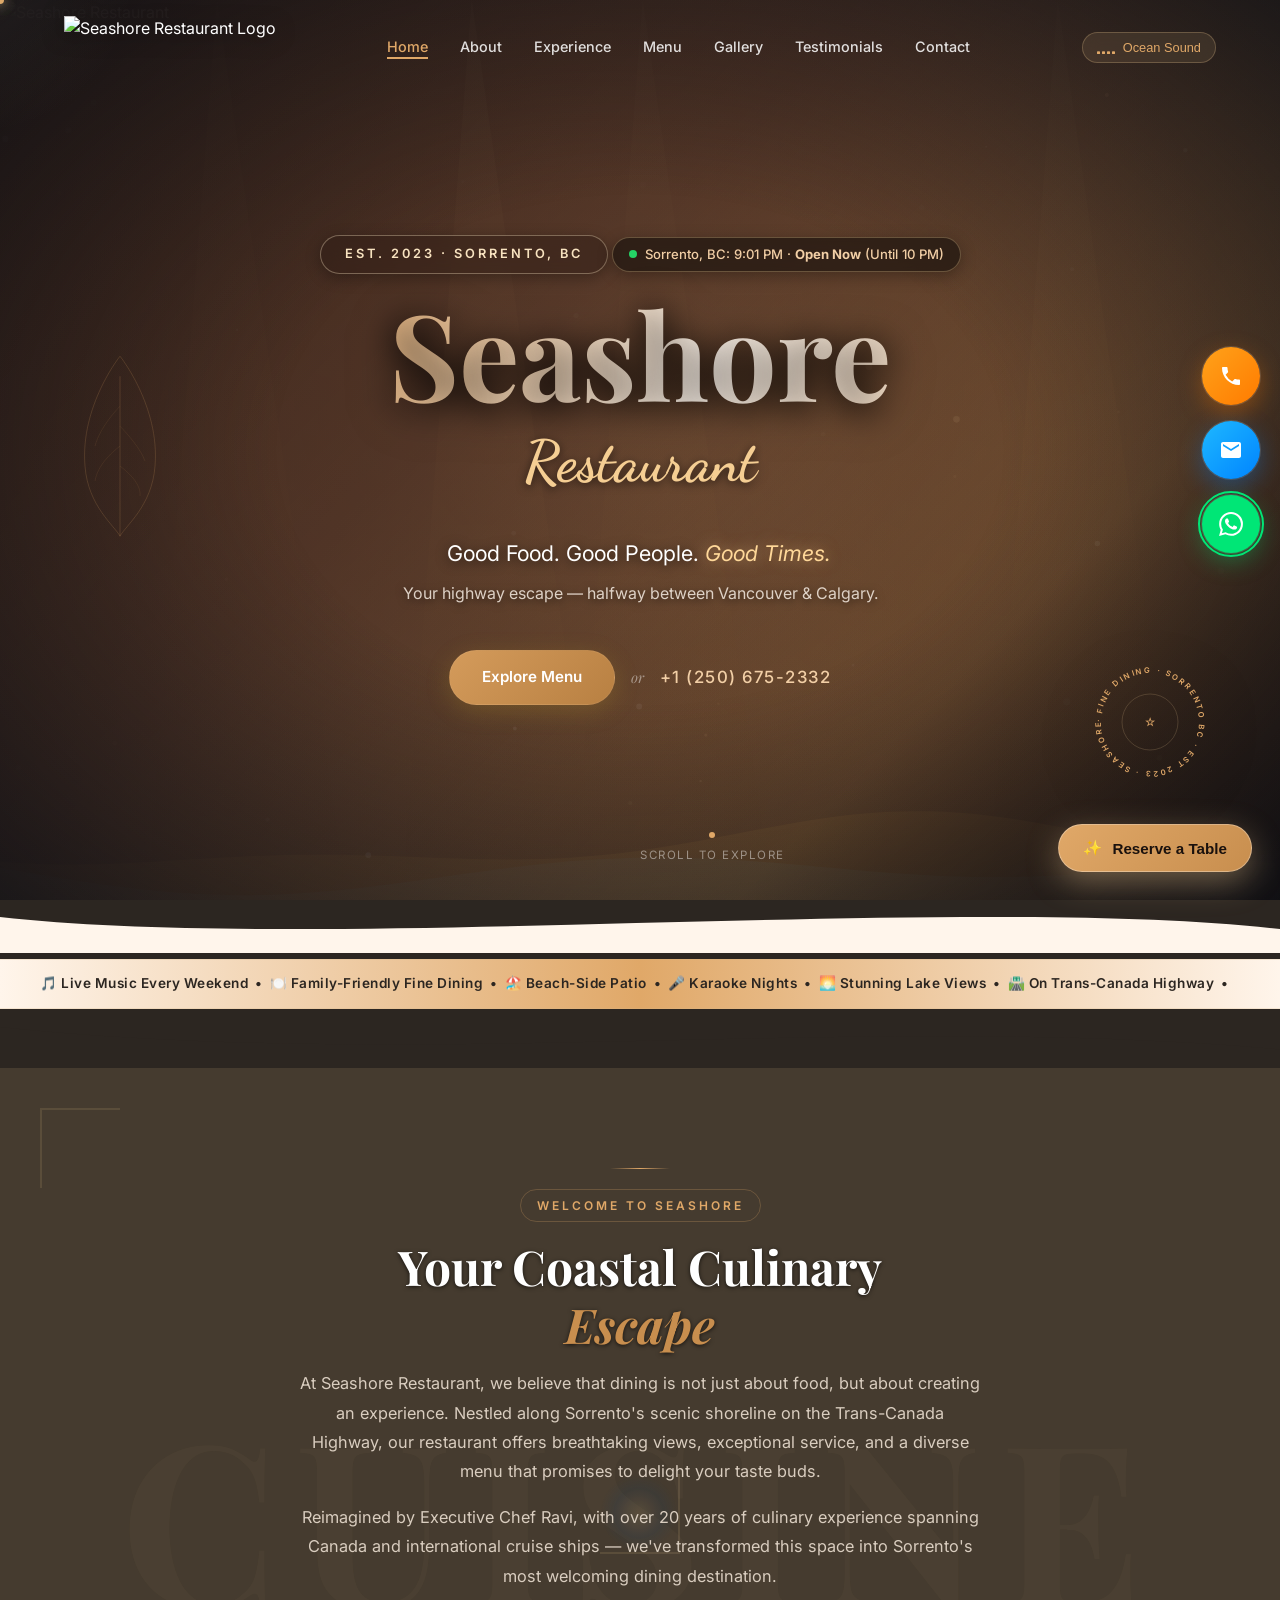
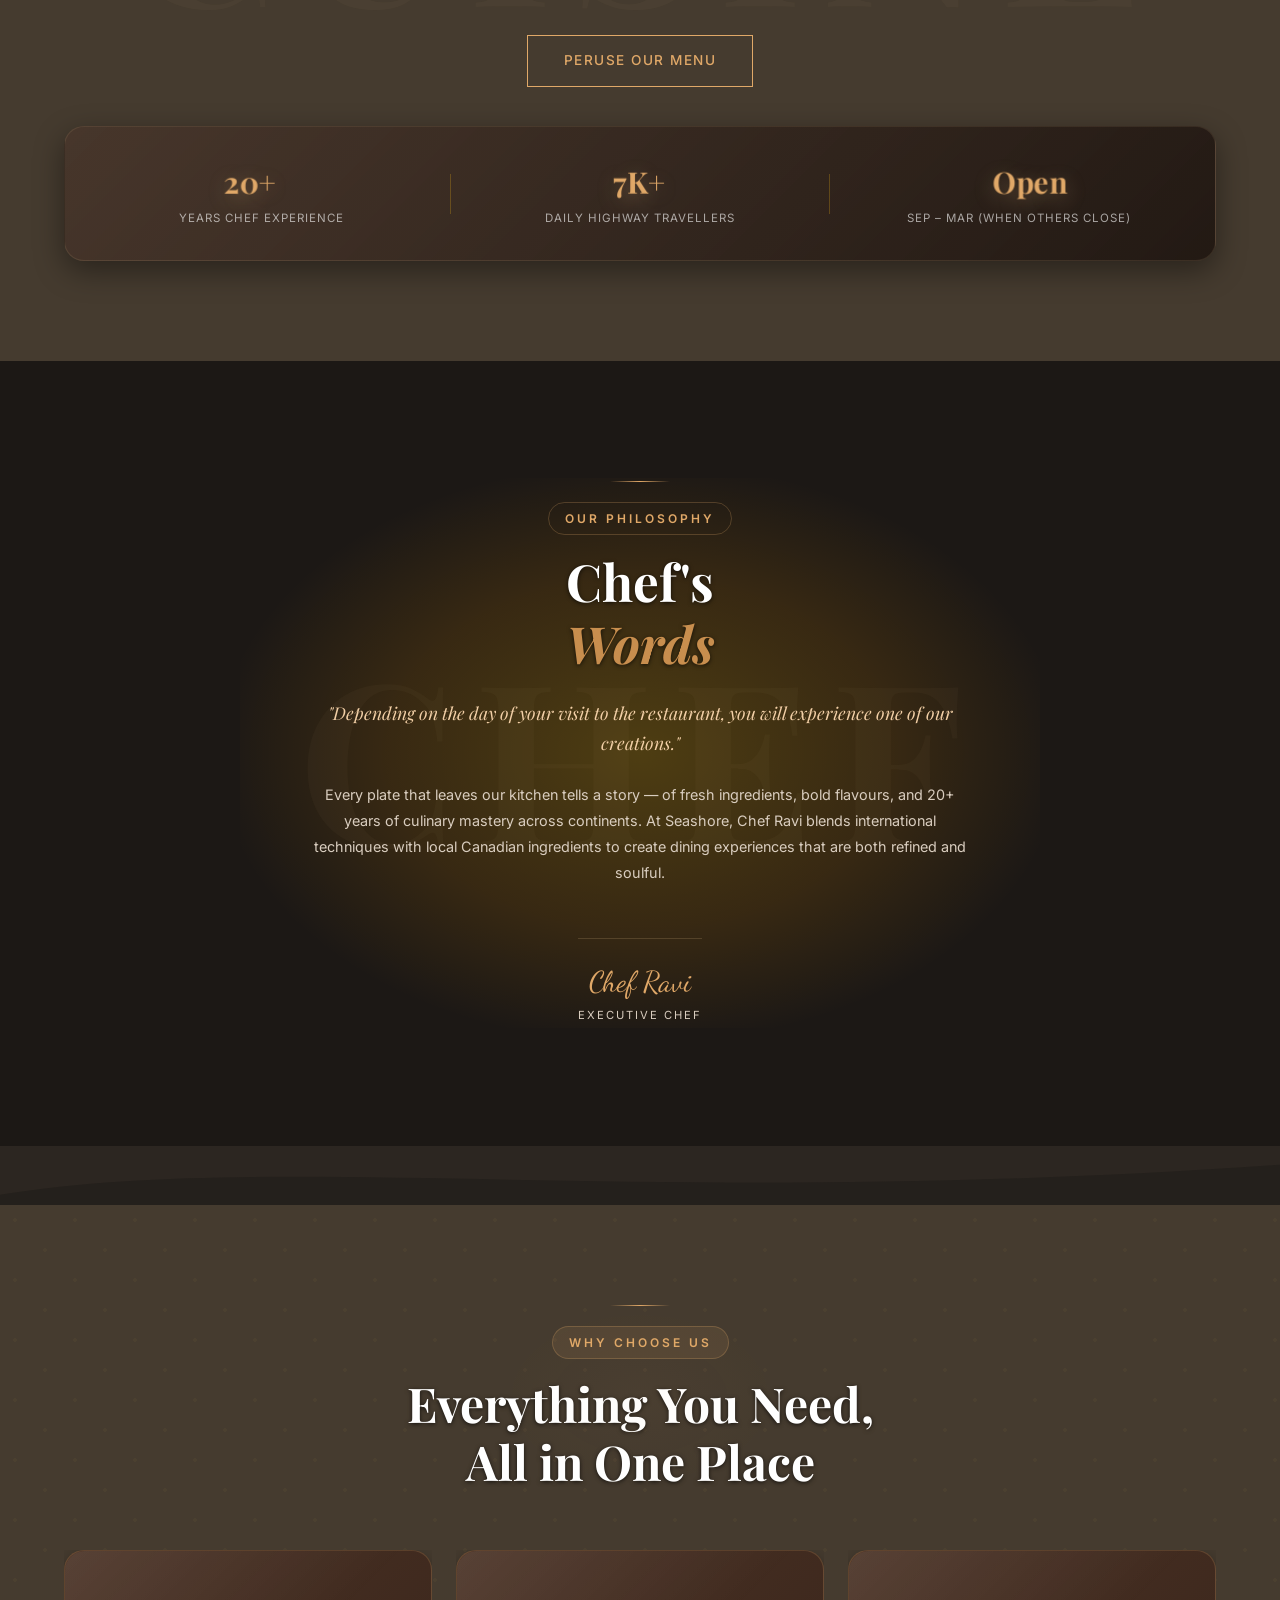
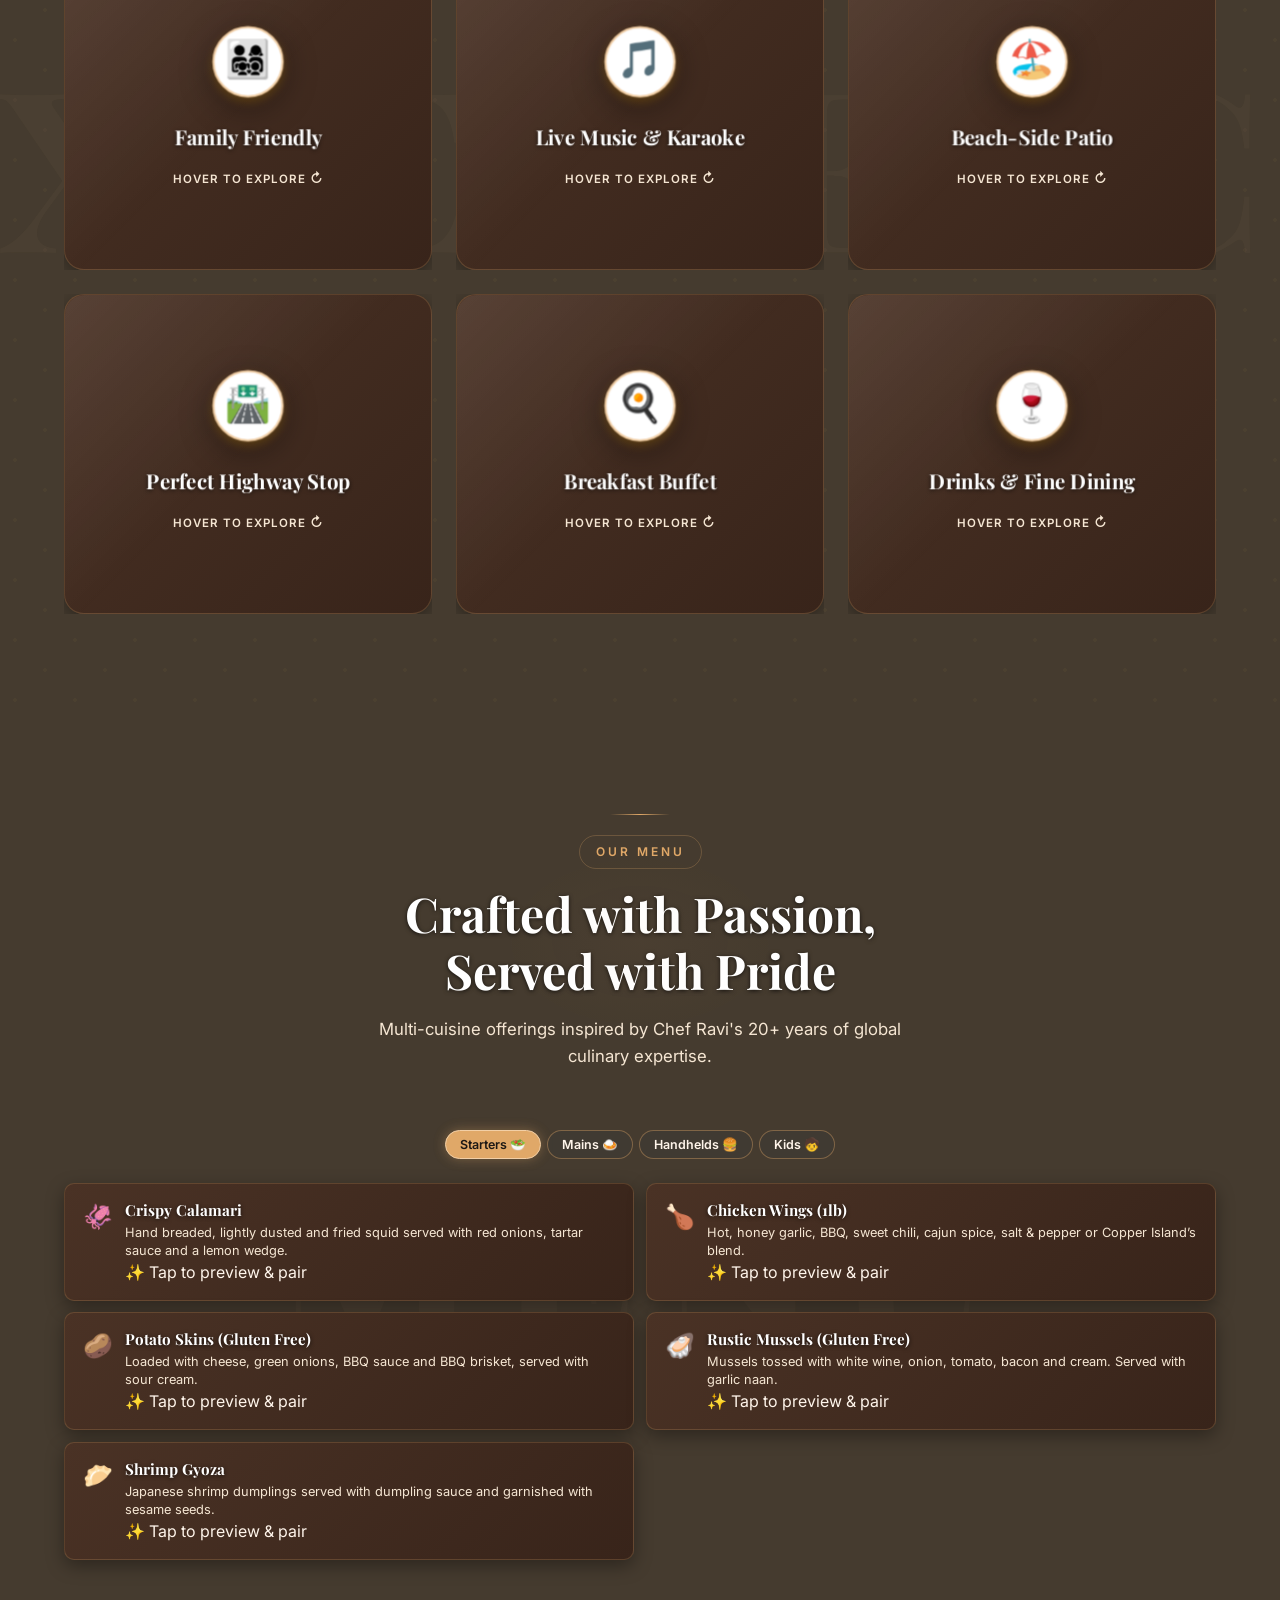
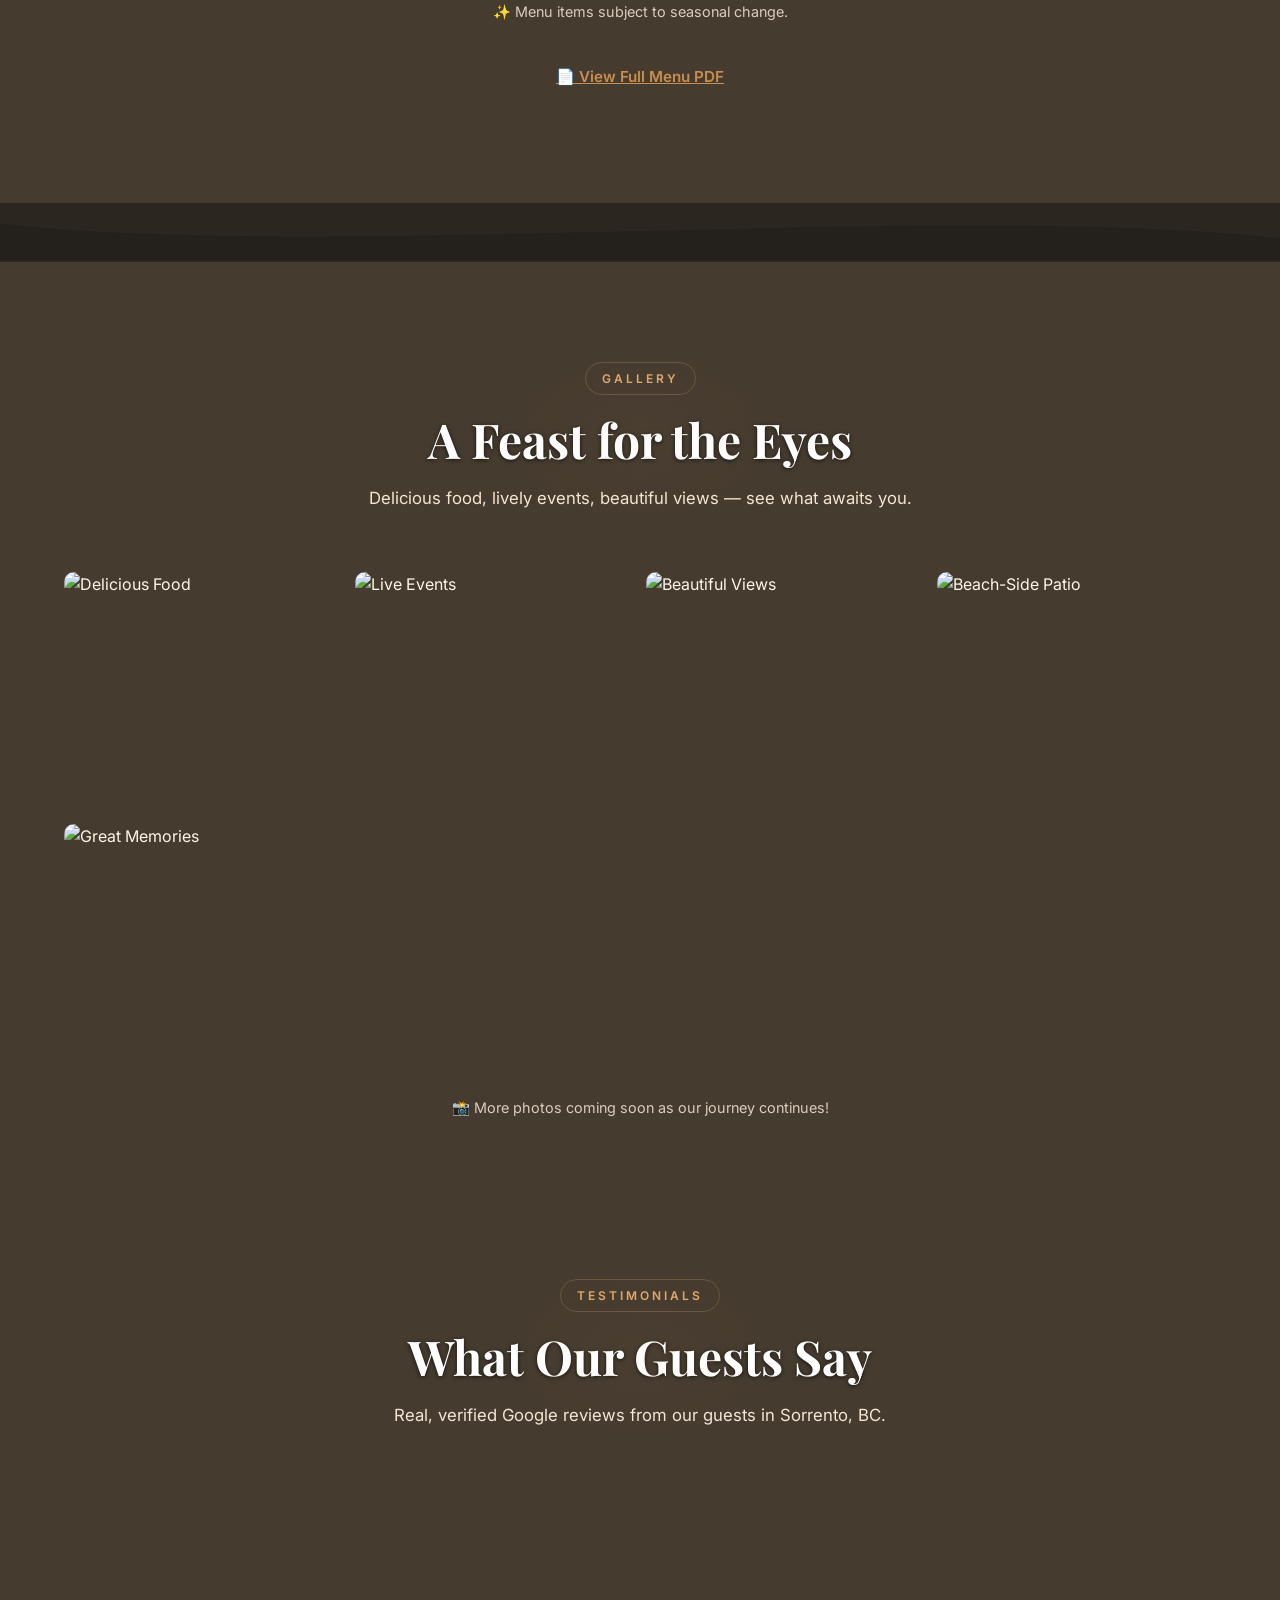
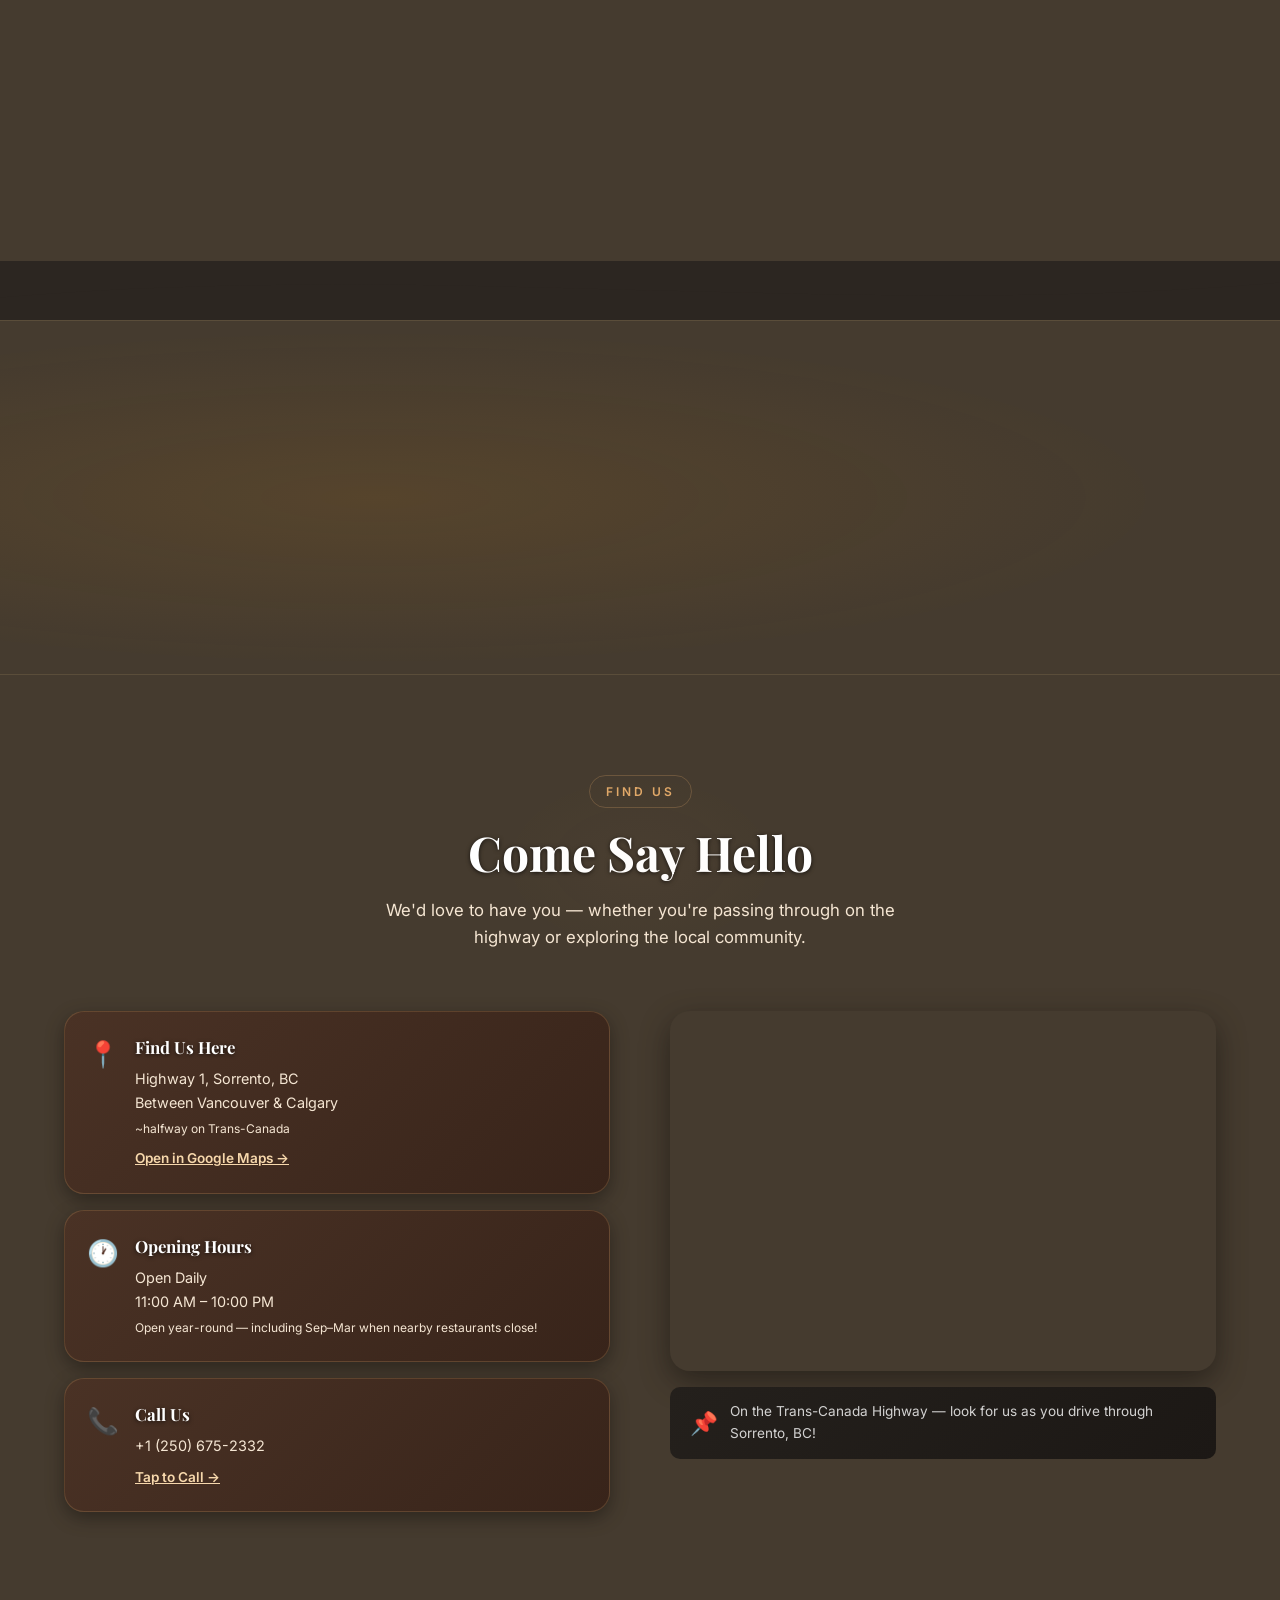
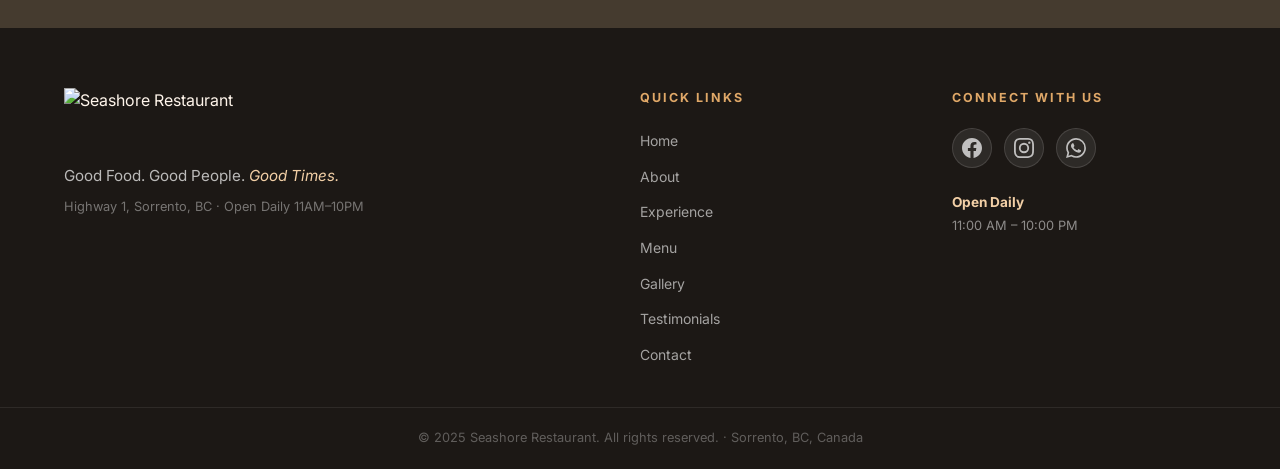
==== commit a4f50f19: "Update website theme, high contrast visibility, 4 category menu, and menu.html PDF page" ====
--- a/index.html
+++ b/index.html
@@ -323,23 +323,10 @@
         <p class="section-sub">Multi-cuisine offerings inspired by Chef Ravi's 20+ years of global culinary expertise.</p>
       </div>
 
-      <!-- Real-time Menu Search -->
-      <div class="menu-search-container" data-reveal>
-        <div class="menu-search-wrapper">
-          <span class="search-icon">🔍</span>
-          <input type="text" id="menuSearchInput" placeholder="Search dishes or ingredients (e.g., Calamari, Steak, Gluten Free...)" aria-label="Search Menu Dishes" />
-          <button id="menuSearchClear" class="search-clear-btn" aria-label="Clear Search" style="display: none;">&times;</button>
-        </div>
-      </div>
-      
       <div class="menu-tabs" data-reveal>
         <button class="menu-tab active" data-tab="Starters">Starters 🥗</button>
         <button class="menu-tab" data-tab="Mains">Mains 🍛</button>
         <button class="menu-tab" data-tab="Handhelds">Handhelds 🍔</button>
-        <button class="menu-tab" data-tab="Salads">Salads 🥗</button>
-        <button class="menu-tab" data-tab="Soups">Soups 🍲</button>
-        <button class="menu-tab" data-tab="Steak & Lamb">Steak & Lamb 🥩</button>
-        <button class="menu-tab" data-tab="Desserts">Desserts 🍰</button>
         <button class="menu-tab" data-tab="Kids">Kids 🧒</button>
       </div>
 
@@ -356,8 +343,10 @@
       </div>
 
       <div class="menu-note" data-reveal>
-        <p>✨ Menu items and prices subject to seasonal change. For the latest menu, <a href="https://wa.me/12506752332" target="_blank" id="menuWhatsappLink">contact us on WhatsApp</a>.</p>
-        <a href="https://shoreline-social-sorrento.surge.sh/menu.pdf" target="_blank" class="btn btn-outline-dark" id="menuDownloadBtn">📄 View Full Menu PDF</a>
+        <p>✨ Menu items subject to seasonal change.</p>
+        <div class="menu-action-btns">
+          <a href="menu.html" target="_blank" class="btn btn-primary" id="menuPdfBtn">📄 View Full Menu PDF</a>
+        </div>
       </div>
     </div>
   </section>
--- a/style.css
+++ b/style.css
@@ -9,23 +9,23 @@
   --gold-dark: #C88E4E;
   --brown: #FFF5EB;
   --brown-mid: #E0A868;
-  --brown-light: #4A3024;
-  --cream: #362219;
-  --cream-dark: #2A1A13;
-  --dark: #1E120D;
+  --brown-light: #52372A;
+  --cream: #2C2621;
+  --cream-dark: #24201C;
+  --dark: #1C1815;
   --text-main: #FFF5EB;
-  --text-muted: #D9C3B0;
-  --white: #FFF9F5;
+  --text-muted: #D9CDBF;
+  --white: #FFFFFF;
   --cta: #D49B5B;
   --cta-light: #E0A868;
   --cta-dark: #B88042;
-  --shadow: 0 10px 40px rgba(25, 14, 9, 0.70);
-  --shadow-lg: 0 24px 70px rgba(25, 14, 9, 0.88);
+  --shadow: 0 10px 30px rgba(0, 0, 0, 0.40);
+  --shadow-lg: 0 20px 50px rgba(0, 0, 0, 0.60);
   --radius: 20px;
   --radius-sm: 10px;
   --transition: 0.4s cubic-bezier(0.25, 1, 0.5, 1);
-  --card-solid: #452C20;
-  --card-bg: rgba(69, 44, 32, 0.85);
+  --card-solid: #463023;
+  --card-bg: rgba(70, 48, 35, 0.94);
   --border-glow: rgba(224, 168, 104, 0.35);
 }
 
@@ -370,6 +370,7 @@
   justify-content: center;
   overflow: hidden;
   background: radial-gradient(circle at 50% 35%, #523527 0%, #362219 55%, #22140D 100%);
+  color: #FFF5EB;
 }
 
 .hero-bg {
@@ -414,17 +415,17 @@
 .hero-badge {
   display: inline-block;
   padding: 8px 24px;
-  border: 1px solid rgba(245, 210, 140, 0.55);
+  border: 1px solid rgba(245, 227, 192, 0.35);
   border-radius: 99px;
   font-size: 0.8rem;
   font-weight: 600;
   letter-spacing: 3px;
   text-transform: uppercase;
   color: #F8E3C0;
-  background: rgba(212, 180, 131, 0.14);
+  background: rgba(45, 28, 20, 0.45);
   backdrop-filter: blur(12px);
   -webkit-backdrop-filter: blur(12px);
-  box-shadow: 0 0 25px rgba(212, 180, 131, 0.3), inset 0 0 12px rgba(255, 220, 150, 0.2);
+  box-shadow: 0 4px 15px rgba(0, 0, 0, 0.3);
   margin-bottom: 24px;
   animation: fadeInDown 0.8s ease both;
   transition: var(--transition);
@@ -447,7 +448,7 @@
   color: #F5CE93;
   margin-top: 10px;
   animation: fadeInUp 0.9s ease 0.2s both;
-  text-shadow: 0 2px 20px rgba(245, 206, 147, 0.5), 0 0 40px rgba(212, 180, 131, 0.3);
+  text-shadow: 0 2px 10px rgba(0, 0, 0, 0.6);
 }
 
 .hero-tagline {
@@ -536,7 +537,7 @@
    ABOUT
    ============================================================ */
 .about-section {
-  background: var(--cream);
+  background: rgba(212, 180, 131, 0.15);
   text-align: center;
   position: relative;
   overflow: hidden;
@@ -689,16 +690,19 @@
    ============================================================ */
 .experience-section {
   position: relative;
-  background: var(--cream-dark);
+  background: rgba(212, 180, 131, 0.15);
+  color: #FFF5EB;
   overflow: hidden;
 }
 
 .experience-section .section-title {
-  color: var(--brown);
+  color: #FFF5EB;
 }
 
 .experience-section .section-tag {
-  border-color: var(--gold-dark);
+  color: #E0A868;
+  border-color: rgba(224, 168, 104, 0.4);
+  background: rgba(224, 168, 104, 0.10);
 }
 
 .exp-bg-pattern {
@@ -706,8 +710,8 @@
   inset: 0;
   opacity: 0.04;
   background-image:
-    radial-gradient(circle at 25% 25%, var(--gold) 2px, transparent 2px),
-    radial-gradient(circle at 75% 75%, var(--gold) 2px, transparent 2px);
+    radial-gradient(circle at 25% 25%, #E0A868 2px, transparent 2px),
+    radial-gradient(circle at 75% 75%, #E0A868 2px, transparent 2px);
   background-size: 60px 60px;
 }
 
@@ -746,8 +750,8 @@
   height: 100%;
   backface-visibility: hidden;
   border-radius: var(--radius);
-  border: 1px solid rgba(212, 160, 23, 0.18);
-  box-shadow: 0 4px 16px rgba(255, 179, 0, 0.18);
+  border: 1px solid rgba(224, 168, 104, 0.30);
+  box-shadow: 0 8px 24px rgba(0, 0, 0, 0.25);
   display: flex;
   flex-direction: column;
   align-items: center;
@@ -759,24 +763,35 @@
 .pillar-card-front {
   z-index: 2;
   transform: rotateY(0deg);
+  background: linear-gradient(135deg, #4A3225 0%, #38241A 100%);
+  color: #FFF5EB;
+}
+
+.pillar-card-front h3 {
+  color: #FFF5EB;
+  margin-top: 10px;
+}
+
+.pillar-card-front .flip-hint {
+  color: #F2CFA6;
 }
 
 .pillar-card-back {
   transform: rotateY(180deg);
-  background: linear-gradient(135deg, rgba(82, 53, 39, 0.96) 0%, rgba(54, 34, 25, 0.98) 100%);
-  border: 1px solid rgba(224, 168, 104, 0.45);
-  color: var(--white);
-}
-
-/* Front Face Background Gradients (Rich Mocha Coffee Canvas) */
+  background: linear-gradient(135deg, #563A2B 0%, #42291E 100%);
+  border: 1px solid rgba(242, 207, 166, 0.50);
+  color: #FFF5EB;
+}
+
+/* Front Face Background Gradients */
 .pillar-card-container:nth-child(1) .pillar-card-front,
 .pillar-card-container:nth-child(2) .pillar-card-front,
 .pillar-card-container:nth-child(3) .pillar-card-front,
 .pillar-card-container:nth-child(4) .pillar-card-front,
 .pillar-card-container:nth-child(5) .pillar-card-front,
 .pillar-card-container:nth-child(6) .pillar-card-front {
-  background: linear-gradient(135deg, rgba(69, 44, 32, 0.92) 0%, rgba(42, 26, 19, 0.96) 100%);
-  border: 1px solid rgba(224, 168, 104, 0.3);
+  background: linear-gradient(135deg, #4A3225 0%, #38241A 100%);
+  border: 1px solid rgba(224, 168, 104, 0.40);
 }
 
 /* Hover Shadows */
@@ -846,35 +861,37 @@
    MENU
    ============================================================ */
 .menu-section {
-  background: var(--cream);
+  background: rgba(212, 180, 131, 0.15);
 }
 
 .menu-tabs {
   display: flex;
   justify-content: center;
-  gap: 8px;
+  gap: 6px;
   flex-wrap: wrap;
-  margin-bottom: 40px;
+  margin-bottom: 24px;
 }
 
 .menu-tab {
-  padding: 10px 24px;
+  padding: 6px 14px;
   border-radius: 99px;
-  border: 2px solid var(--brown-light);
-  background: transparent;
-  color: var(--brown);
-  font-size: 0.9rem;
+  border: 1px solid rgba(224, 168, 104, 0.40);
+  background: rgba(61, 58, 54, 0.50);
+  color: #FFF5EB;
+  font-size: 0.78rem;
   font-weight: 600;
   cursor: pointer;
   transition: var(--transition);
   font-family: 'Inter', sans-serif;
+  white-space: nowrap;
 }
 
 .menu-tab:hover,
 .menu-tab.active {
   background: var(--gold);
-  color: var(--cream);
-  border-color: var(--gold);
+  color: #1C1815;
+  border-color: var(--gold-light);
+  box-shadow: 0 0 12px rgba(224, 168, 104, 0.35);
 }
 
 .menu-grid {
@@ -887,20 +904,19 @@
   display: flex;
   align-items: flex-start;
   gap: 12px;
-  background: var(--card-bg);
-  backdrop-filter: blur(12px);
-  border: 1px solid var(--border-glow);
+  background: linear-gradient(135deg, #4A3225 0%, #38241A 100%);
+  border: 1px solid rgba(224, 168, 104, 0.35);
   border-radius: var(--radius-sm);
   padding: 14px 18px;
-  box-shadow: 0 4px 20px rgba(18, 10, 6, 0.40);
+  box-shadow: 0 4px 15px rgba(0, 0, 0, 0.35);
   transition: var(--transition);
 }
 
 .menu-item:hover {
-  border-color: rgba(212, 180, 131, 0.45);
+  border-color: rgba(242, 207, 166, 0.70);
   transform: translateY(-4px);
   box-shadow: var(--shadow);
-  background: #FFF8E7;
+  background: linear-gradient(135deg, #563A2B 0%, #42291E 100%);
 }
 
 .menu-item-icon {
@@ -921,11 +937,12 @@
 
 .menu-price {
   font-family: 'Inter', sans-serif;
-  font-size: 0.8rem;
+  font-size: 0.9rem;
   font-weight: 700;
-  color: var(--gold-dark);
+  color: #F7D8AC !important;
   white-space: nowrap;
   flex-shrink: 0;
+  text-shadow: 0 1px 4px rgba(0, 0, 0, 0.6);
 }
 
 .menu-item-info p {
@@ -946,6 +963,14 @@
 .menu-note p {
   color: var(--text-muted);
   font-size: 0.9rem;
+}
+
+.menu-action-btns {
+  display: flex;
+  justify-content: center;
+  gap: 12px;
+  flex-wrap: wrap;
+  margin-top: 12px;
 }
 
 .menu-note a {
@@ -984,7 +1009,7 @@
    GALLERY
    ============================================================ */
 .gallery-section {
-  background: var(--cream-dark);
+  background: rgba(212, 180, 131, 0.15);
   padding-bottom: 60px;
 }
 
@@ -1097,7 +1122,7 @@
    CONTACT
    ============================================================ */
 .contact-section {
-  background: var(--cream);
+  background: rgba(212, 180, 131, 0.15);
 }
 
 .contact-grid {
@@ -1112,11 +1137,10 @@
   align-items: flex-start;
   gap: 16px;
   padding: 22px;
-  background: var(--card-bg);
-  backdrop-filter: blur(12px);
-  border: 1px solid var(--border-glow);
+  background: linear-gradient(135deg, #4A3225 0%, #38241A 100%);
+  border: 1px solid rgba(224, 168, 104, 0.35);
   border-radius: var(--radius);
-  box-shadow: 0 4px 20px rgba(0, 0, 0, 0.15);
+  box-shadow: 0 4px 15px rgba(0, 0, 0, 0.35);
   margin-bottom: 16px;
   transition: var(--transition);
 }
@@ -1125,7 +1149,7 @@
   border-color: var(--gold-dark);
   transform: translateX(4px);
   box-shadow: var(--shadow);
-  background: #FFF8E7;
+  background: linear-gradient(135deg, #563A2B 0%, #42291E 100%);
 }
 
 .contact-card.highlighted {
@@ -1164,29 +1188,31 @@
 
 .contact-card h4 {
   font-family: 'Playfair Display', serif;
-  font-size: 0.95rem;
-  color: var(--brown);
+  font-size: 1.05rem;
+  color: #FFFFFF !important;
+  font-weight: 700 !important;
   margin-bottom: 6px;
+  text-shadow: 0 1px 4px rgba(0, 0, 0, 0.6);
 }
 
 .contact-card p {
-  font-size: 0.85rem;
-  color: var(--text-muted);
+  font-size: 0.9rem;
+  color: #F5E6D3 !important;
   line-height: 1.7;
 }
 
 .contact-link {
   display: inline-block;
   margin-top: 8px;
-  font-size: 0.8rem;
+  font-size: 0.85rem;
   font-weight: 600;
-  color: var(--gold-dark);
+  color: #F7D8AC !important;
   text-decoration: underline;
   transition: color var(--transition);
 }
 
 .contact-link:hover {
-  color: var(--brown);
+  color: #FFFFFF !important;
 }
 
 .contact-cta-group {
@@ -1499,7 +1525,7 @@
    TESTIMONIALS
    ============================================================ */
 .testimonials-section {
-  background: var(--cream);
+  background: rgba(212, 180, 131, 0.15);
 }
 
 .testimonials-grid {
@@ -1509,12 +1535,11 @@
 }
 
 .testimonial-card {
-  background: var(--card-bg);
-  backdrop-filter: blur(12px);
-  border: 1px solid var(--border-glow);
+  background: linear-gradient(135deg, #4A3225 0%, #38241A 100%);
+  border: 1px solid rgba(224, 168, 104, 0.35);
   border-radius: var(--radius-sm);
   padding: 28px;
-  box-shadow: 0 4px 20px rgba(0, 0, 0, 0.15);
+  box-shadow: 0 4px 15px rgba(0, 0, 0, 0.35);
   transition: var(--transition);
   display: flex;
   flex-direction: column;
@@ -1525,7 +1550,7 @@
   transform: translateY(-4px);
   border-color: var(--gold);
   box-shadow: var(--shadow);
-  background: #FFF8E7;
+  background: linear-gradient(135deg, #563A2B 0%, #42291E 100%);
 }
 
 .testimonial-stars {
@@ -2033,7 +2058,7 @@
 
 /* Call to Action Banner Styles */
 .cta-banner {
-  background: var(--cream);
+  background: rgba(212, 180, 131, 0.15);
   padding: 85px 24px;
   text-align: center;
   border-top: 1px solid rgba(212, 180, 131, 0.15);
@@ -2046,13 +2071,13 @@
 }
 
 .cta-banner-content h2 {
-  color: #a22f2f;
+  color: var(--gold-light);
   font-size: clamp(1.6rem, 4vw, 2.4rem);
-  font-weight: 500;
+  font-weight: 600;
   margin-bottom: 28px;
-  font-family: 'Inter', sans-serif;
+  font-family: 'Playfair Display', serif;
   letter-spacing: 0.5px;
-  text-shadow: 0 2px 10px rgba(0, 0, 0, 0.7);
+  text-shadow: 0 2px 10px rgba(0, 0, 0, 0.8);
   line-height: 1.3;
 }
 
@@ -2401,15 +2426,18 @@
 /* ============================================================
    ENHANCED HERO EFFECTS
    ============================================================ */
+/* ============================================================
+   ENHANCED HERO & GLOBAL GOLDEN EFFECTS
+   ============================================================ */
 .hero::before {
   content: '';
   position: absolute;
   inset: 0;
   z-index: 1;
   background:
-    radial-gradient(circle at 50% 40%, rgba(255, 215, 0, 0.35) 0%, rgba(255, 160, 0, 0.18) 35%, transparent 70%),
-    radial-gradient(circle at 18% 75%, rgba(255, 179, 0, 0.28) 0%, transparent 55%),
-    radial-gradient(circle at 82% 25%, rgba(255, 224, 130, 0.30) 0%, transparent 50%);
+    radial-gradient(circle at 50% 40%, rgba(224, 168, 104, 0.14) 0%, rgba(180, 120, 60, 0.06) 35%, transparent 70%),
+    radial-gradient(circle at 18% 75%, rgba(242, 207, 166, 0.09) 0%, transparent 55%),
+    radial-gradient(circle at 82% 25%, rgba(224, 168, 104, 0.09) 0%, transparent 50%);
   pointer-events: none;
   animation: ambientPulse 8s ease-in-out infinite alternate;
 }
@@ -2439,16 +2467,85 @@
 .hero-title-main {
   background: linear-gradient(90deg,
       #FFFFFF 0%,
-      #FFF3DB 25%,
-      #FFD700 50%,
-      #FFF3DB 75%,
+      #FFF5EB 25%,
+      #F2CFA6 50%,
+      #FFF5EB 75%,
       #FFFFFF 100%);
   background-size: 200% auto;
   -webkit-background-clip: text;
   background-clip: text;
   -webkit-text-fill-color: transparent;
-  filter: drop-shadow(0 6px 30px rgba(212, 160, 23, 0.45));
-  animation: textShimmer 5s linear infinite;
+  filter: drop-shadow(0 4px 18px rgba(0, 0, 0, 0.65));
+  animation: textShimmer 6s linear infinite;
+}
+
+/* Global Subtle Golden Accents & Section Radial Glows */
+.section-header {
+  position: relative;
+}
+
+.section-header::before {
+  content: '';
+  position: absolute;
+  top: 50%;
+  left: 50%;
+  transform: translate(-50%, -50%);
+  width: 280px;
+  height: 180px;
+  background: radial-gradient(ellipse at center, rgba(224, 168, 104, 0.03) 0%, transparent 70%);
+  pointer-events: none;
+  z-index: 0;
+  border-radius: 50%;
+}
+
+.pillar-card-front,
+.menu-item,
+.testimonial-card,
+.contact-card {
+  background: linear-gradient(135deg, #4A3225 0%, #38241A 100%) !important;
+  border: 1px solid rgba(224, 168, 104, 0.20) !important;
+  box-shadow: 0 6px 18px rgba(0, 0, 0, 0.35) !important;
+  color: #FFF5EB !important;
+}
+
+.pillar-card-container:hover .pillar-card-front,
+.menu-item:hover,
+.testimonial-card:hover,
+.contact-card:hover {
+  background: linear-gradient(135deg, #503628 0%, #3E271C 100%) !important;
+  border-color: rgba(224, 168, 104, 0.38) !important;
+  box-shadow: 0 8px 24px rgba(0, 0, 0, 0.45) !important;
+}
+
+.contact-card h4,
+.contact-card h3,
+.pillar-card-front h3,
+.menu-item-info h4,
+.testimonial-author,
+.section-title {
+  color: #FFFFFF !important;
+  font-weight: 700 !important;
+  text-shadow: 0 1px 4px rgba(0, 0, 0, 0.7) !important;
+}
+
+.contact-card p,
+.pillar-card-front p,
+.menu-item-info p,
+.testimonial-text,
+.flip-hint,
+.section-sub {
+  color: #F5E6D3 !important;
+}
+
+.contact-link {
+  color: #F7D8AC !important;
+  font-weight: 600 !important;
+  text-decoration: underline !important;
+}
+
+.section-tag {
+  border: 1px solid rgba(224, 168, 104, 0.25) !important;
+  box-shadow: none !important;
 }
 
 /* Hero vignette ring */
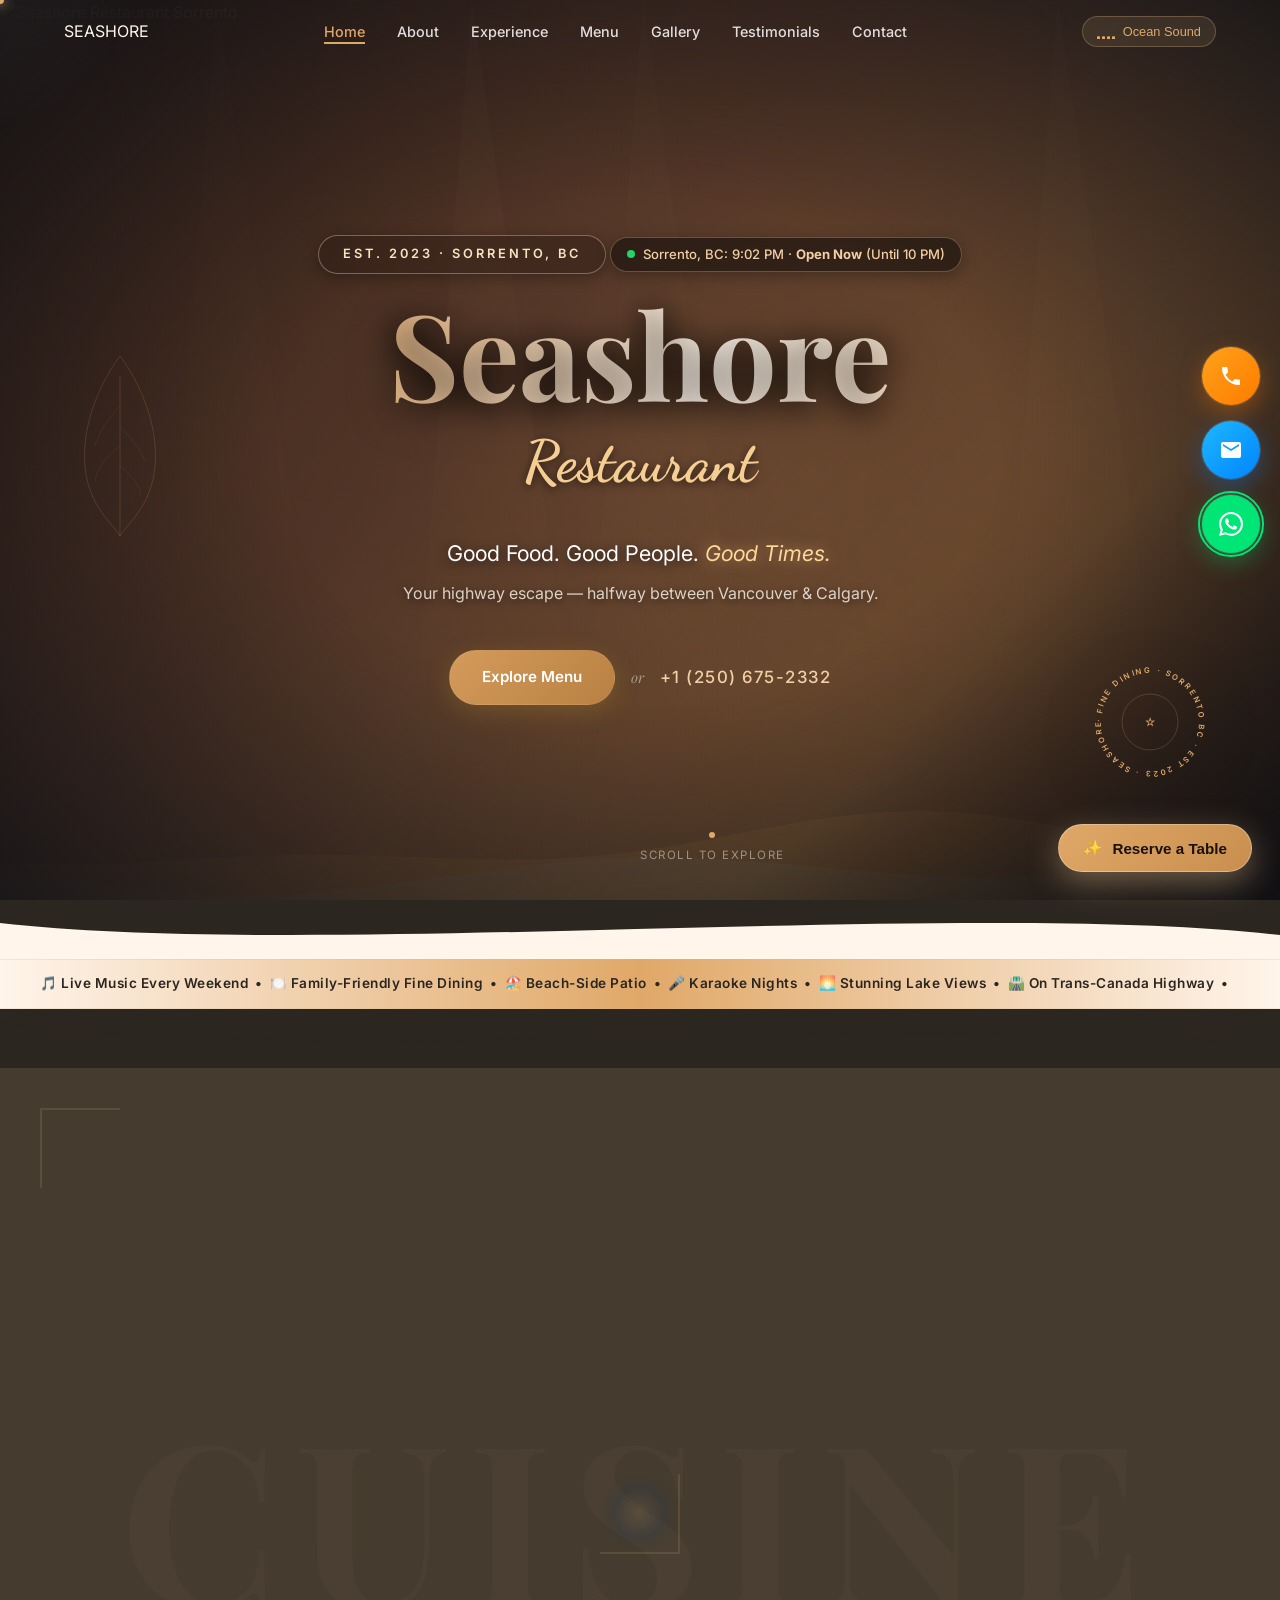
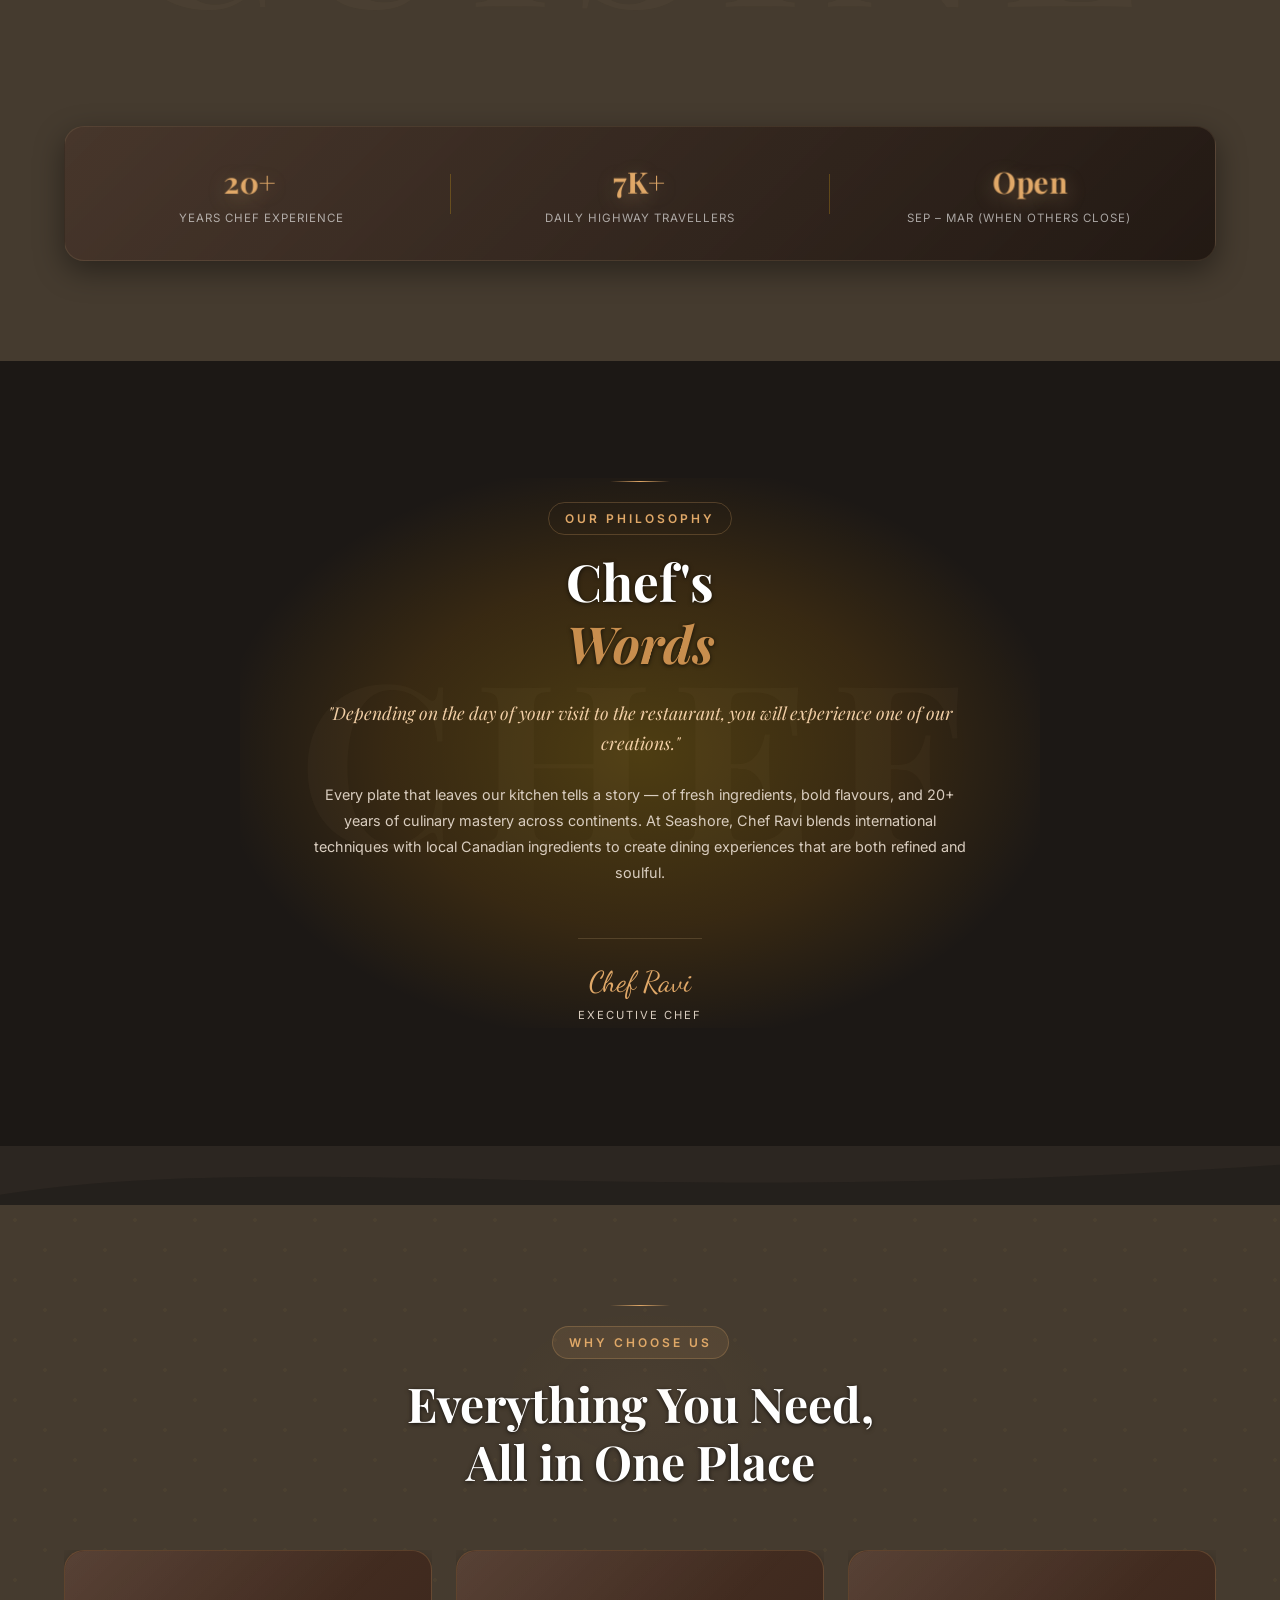
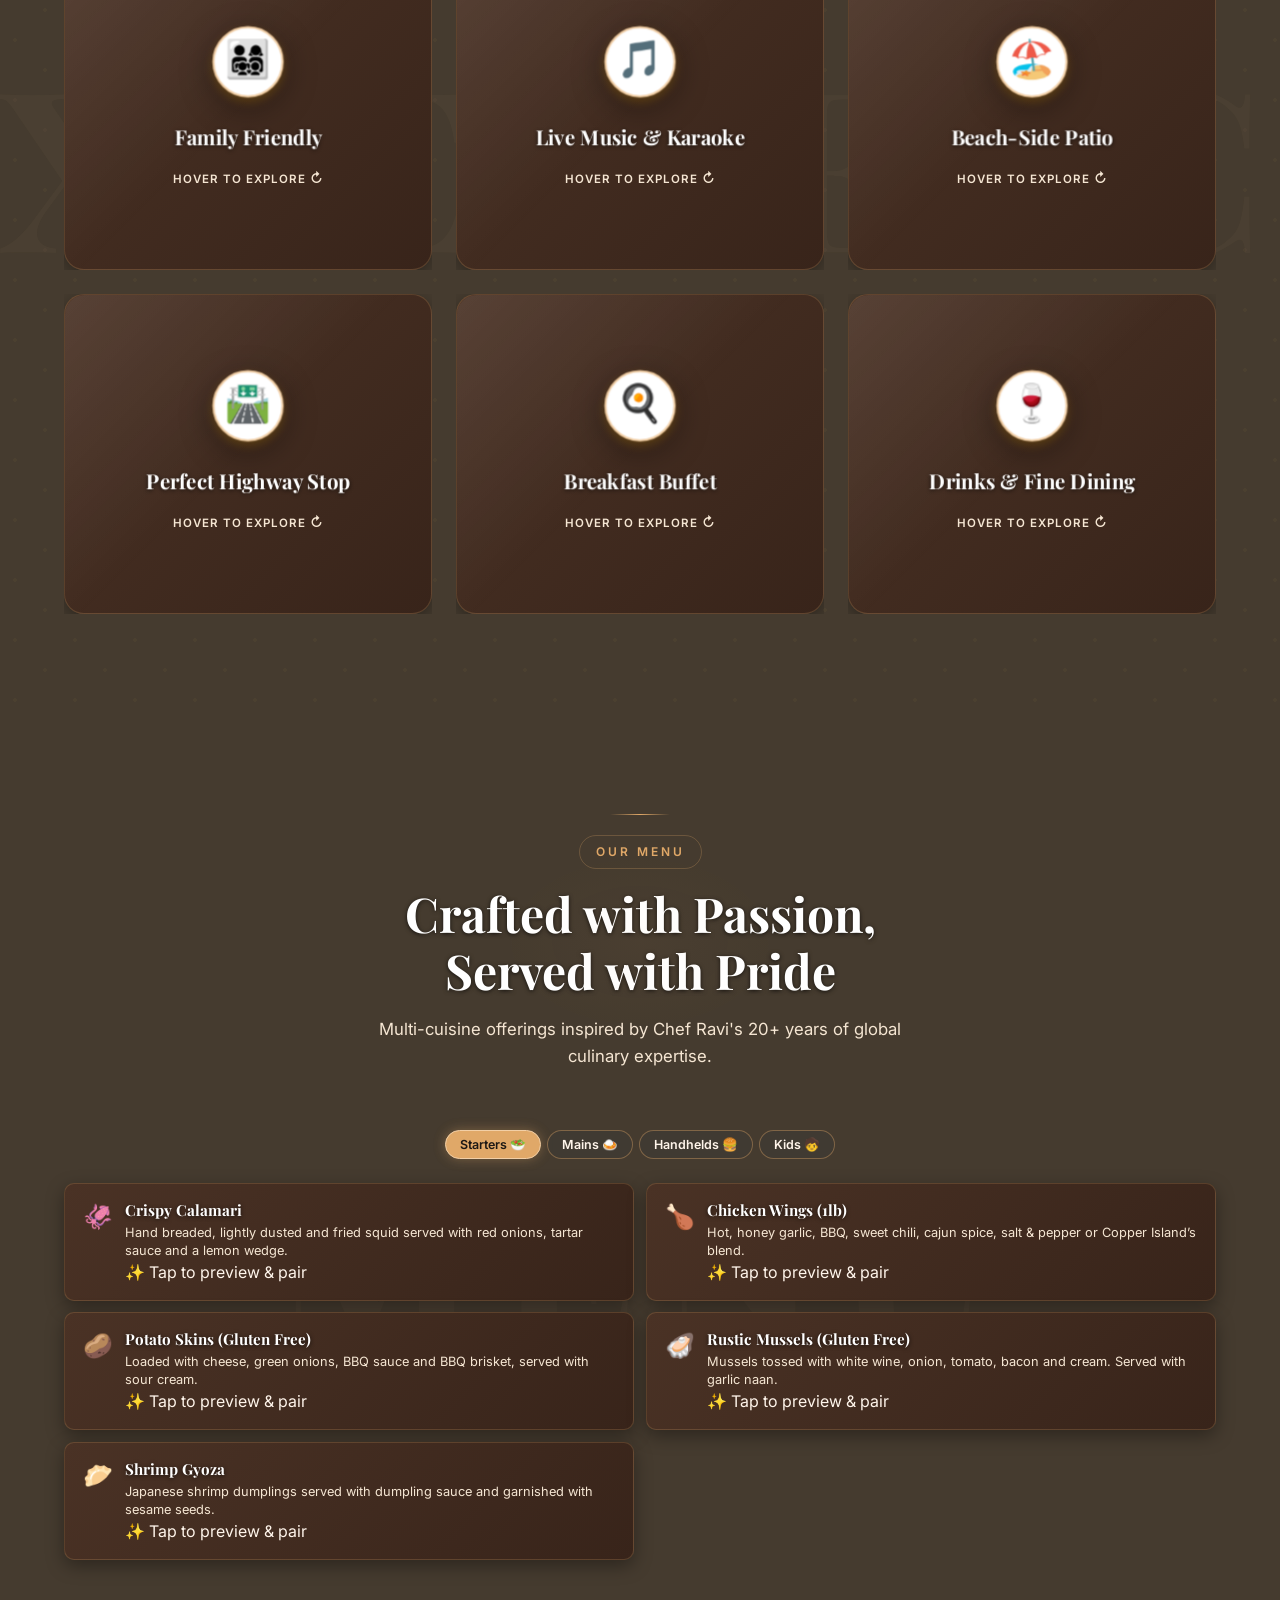
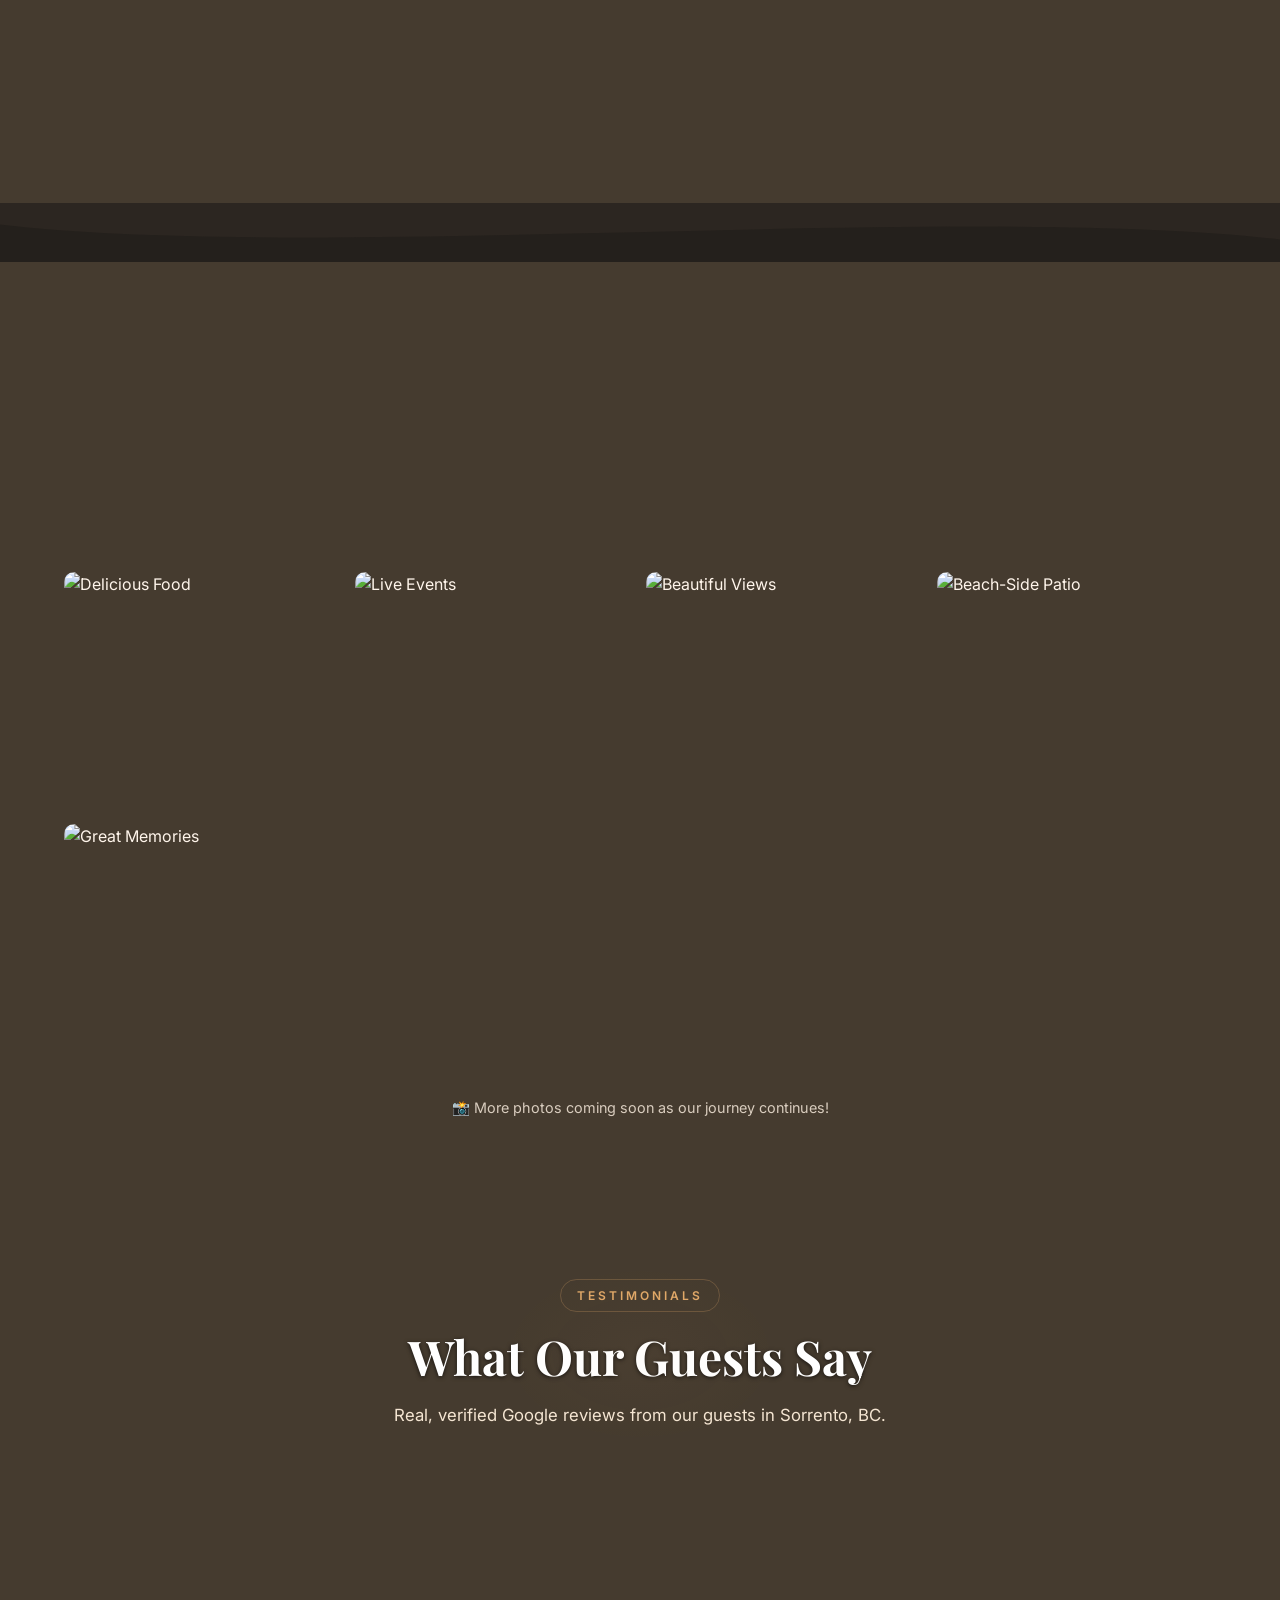
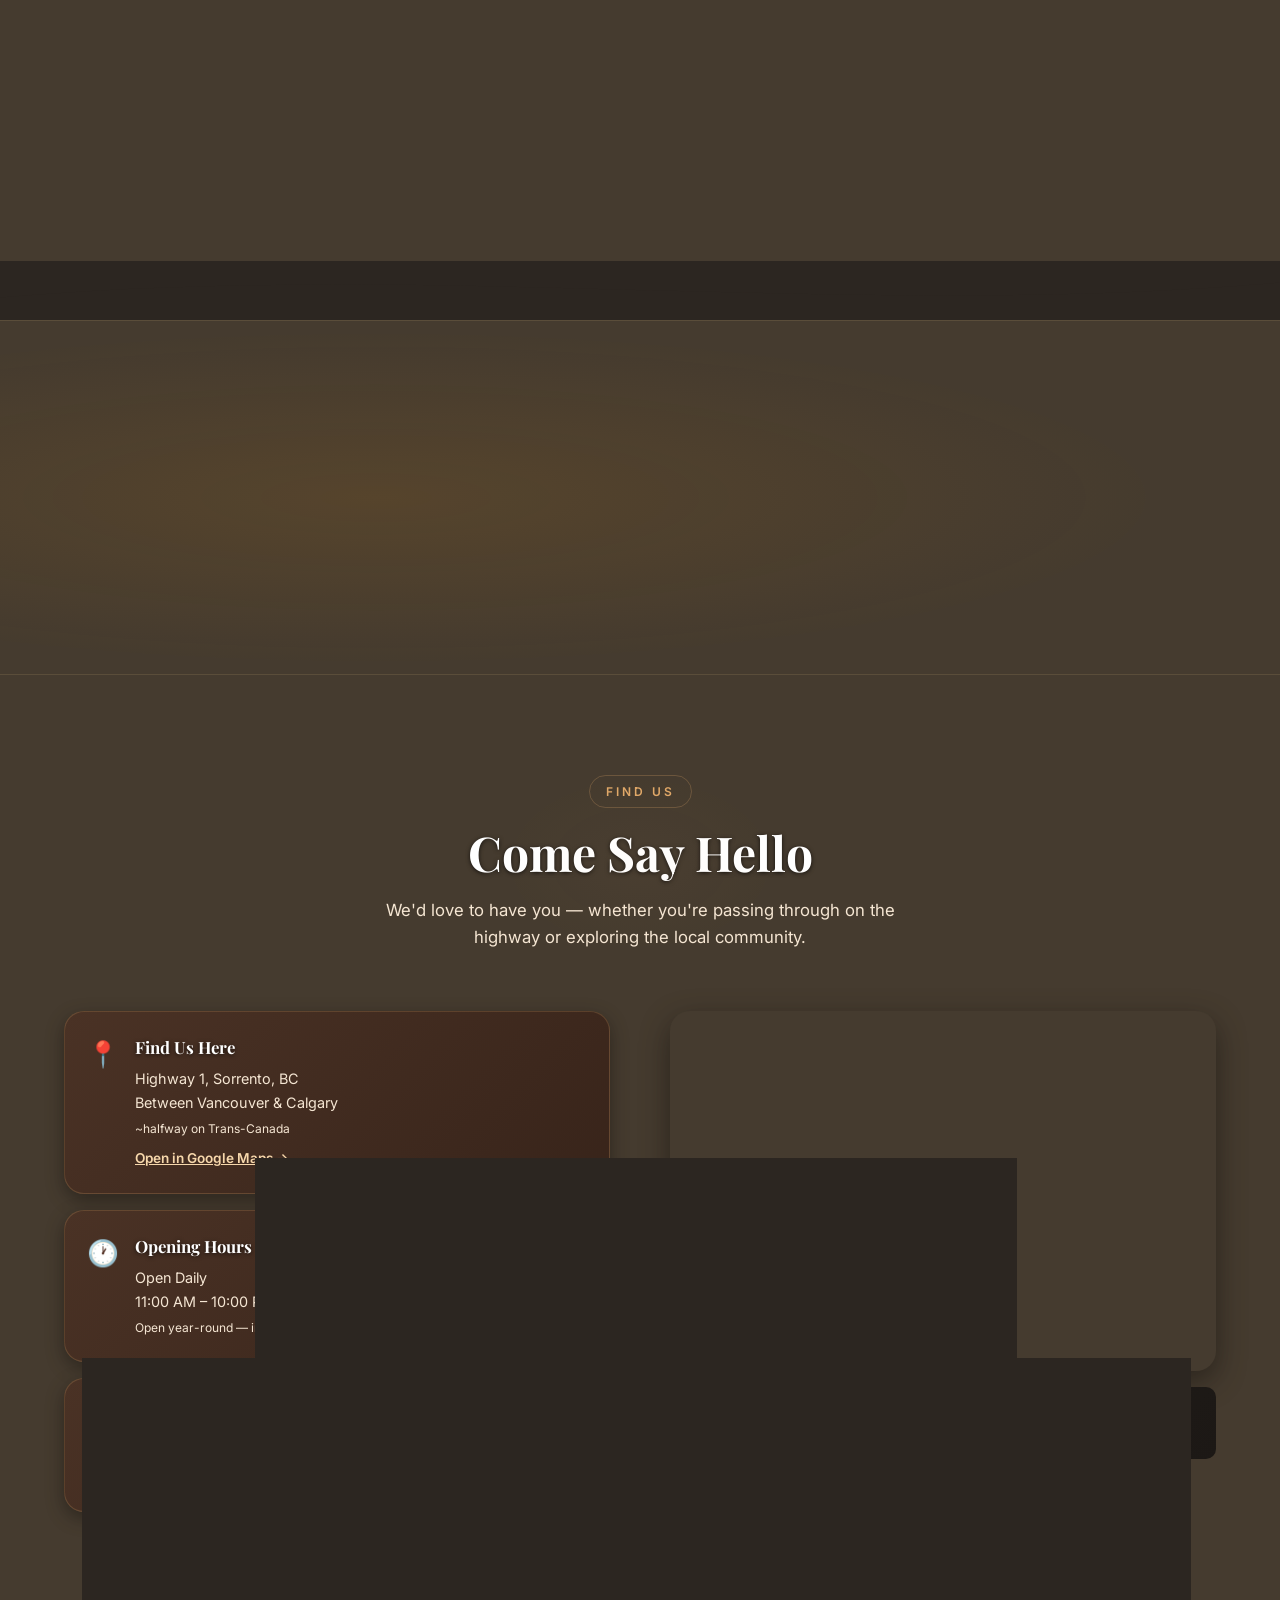
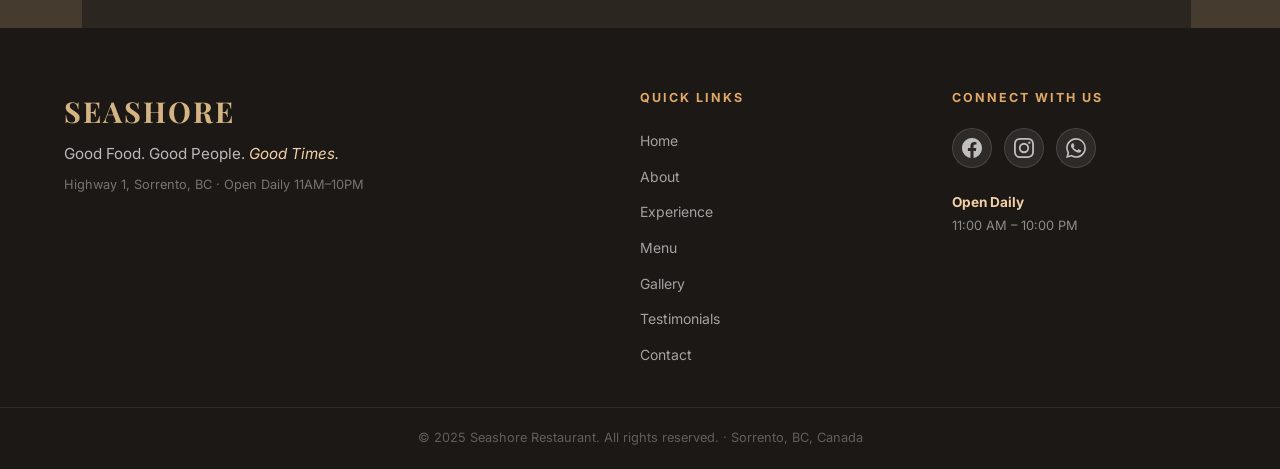
==== commit 2ce6d13e: "Fix broken image URLs and asset paths" ====
--- a/index.html
+++ b/index.html
@@ -9,8 +9,8 @@
   <meta property="og:title" content="Seashore Restaurant | Fine Dining in Sorrento, BC" />
   <meta property="og:description" content="Good Food. Good People. Good Times. The only full-service restaurant on the Trans-Canada Highway between Vancouver & Calgary." />
   <meta property="og:type" content="website" />
-  <meta property="og:url" content="https://shoreline-social-luxury.surge.sh/" />
-  <meta property="og:image" content="https://shoreline-social-sorrento.surge.sh/hero-bg.png" />
+  <meta property="og:url" content="https://seasore-restaurant-sorrento.surge.sh/" />
+  <meta property="og:image" content="https://images.unsplash.com/photo-1517248135467-4c7edcad34c4?auto=format&fit=crop&w=1200&q=80" />
   <meta property="og:image:width" content="1200" />
   <meta property="og:image:height" content="630" />
   <meta property="og:image:alt" content="Seashore Restaurant — Fine Dining in Sorrento, BC" />
@@ -18,8 +18,8 @@
   <meta name="twitter:card" content="summary_large_image" />
   <meta name="twitter:title" content="Seashore Restaurant | Fine Dining in Sorrento, BC" />
   <meta name="twitter:description" content="Good Food. Good People. Good Times. The only full-service restaurant on the Trans-Canada Highway between Vancouver & Calgary." />
-  <meta name="twitter:image" content="https://shoreline-social-sorrento.surge.sh/hero-bg.png" />
-  <link rel="icon" type="image/svg+xml" href="https://shoreline-social-sorrento.surge.sh/favicon.svg" />
+  <meta name="twitter:image" content="https://images.unsplash.com/photo-1517248135467-4c7edcad34c4?auto=format&fit=crop&w=1200&q=80" />
+  <link rel="icon" type="image/svg+xml" href="data:image/svg+xml,<svg xmlns='http://www.w3.org/2000/svg' viewBox='0 0 100 100'><circle cx='50' cy='50' r='45' fill='%23071628' stroke='%23D4B483' stroke-width='4'/><text x='50' y='65' font-size='50' text-anchor='middle' fill='%23D4B483' font-family='serif'>S</text></svg>" />
   <link rel="preconnect" href="https://fonts.googleapis.com" />
   <link rel="preconnect" href="https://fonts.gstatic.com" crossorigin />
   <link href="https://fonts.googleapis.com/css2?family=Playfair+Display:ital,wght@0,400;0,600;0,700;1,400;1,600&family=Inter:wght@300;400;500;600&family=Dancing+Script:wght@600;700&display=swap" rel="stylesheet" />
@@ -55,8 +55,8 @@
   <!-- ===== NAVIGATION ===== -->
   <nav id="navbar" class="navbar">
     <div class="nav-container">
-      <a href="#hero" class="nav-logo">
-        <img src="https://shoreline-social-sorrento.surge.sh/logo-circular.png" alt="Seashore Restaurant Logo" class="logo-img" />
+      <a href="#hero" class="nav-logo" aria-label="Seashore Restaurant Home">
+        <span class="logo-text-brand">SEASHORE</span>
       </a>
       <ul class="nav-links" id="navLinks">
         <li><a href="#hero" class="nav-link">Home</a></li>
@@ -83,7 +83,7 @@
   <section id="hero" class="hero">
     <canvas id="heroCanvas" class="hero-canvas"></canvas>
     <div class="hero-bg"></div>
-    <img src="https://shoreline-social-sorrento.surge.sh/hero-bg.png" alt="Seashore Restaurant" class="hero-poster-img" />
+    <img src="https://images.unsplash.com/photo-1517248135467-4c7edcad34c4?auto=format&fit=crop&w=1600&q=80" alt="Seashore Restaurant Sorrento" class="hero-poster-img" />
     <div class="hero-content">
       <div class="hero-badge">Est. 2023 · Sorrento, BC</div>
       <div class="sorrento-status-badge" id="sorrentoStatusBadge">
@@ -370,23 +370,23 @@
     <div class="gallery-mosaic" data-reveal>
       <div class="gallery-item gallery-large">
         <div class="gallery-overlay"><span>Delicious Food</span></div>
-        <img src="https://shoreline-social-sorrento.surge.sh/gallery-food.png" alt="Delicious Food" class="gallery-img" />
+        <img src="https://images.unsplash.com/photo-1544025162-d76694265947?auto=format&fit=crop&w=800&q=80" alt="Delicious Food" class="gallery-img" />
       </div>
       <div class="gallery-item">
         <div class="gallery-overlay"><span>Live Events</span></div>
-        <img src="https://shoreline-social-sorrento.surge.sh/gallery-music.png" alt="Live Events" class="gallery-img" />
+        <img src="https://images.unsplash.com/photo-1511671782779-c97d3d27a1d4?auto=format&fit=crop&w=800&q=80" alt="Live Events" class="gallery-img" />
       </div>
       <div class="gallery-item">
         <div class="gallery-overlay"><span>Beautiful Views</span></div>
-        <img src="https://shoreline-social-sorrento.surge.sh/gallery-lakeview.png" alt="Beautiful Views" class="gallery-img" />
+        <img src="https://images.unsplash.com/photo-1507525428034-b723cf961d3e?auto=format&fit=crop&w=800&q=80" alt="Beautiful Views" class="gallery-img" />
       </div>
       <div class="gallery-item gallery-wide">
         <div class="gallery-overlay"><span>Beach-Side Patio</span></div>
-        <img src="https://shoreline-social-sorrento.surge.sh/gallery-patio.png" alt="Beach-Side Patio" class="gallery-img" />
+        <img src="https://images.unsplash.com/photo-1555396273-367ea4eb4db5?auto=format&fit=crop&w=800&q=80" alt="Beach-Side Patio" class="gallery-img" />
       </div>
       <div class="gallery-item">
         <div class="gallery-overlay"><span>Great Memories</span></div>
-        <img src="https://shoreline-social-sorrento.surge.sh/gallery-memories.png" alt="Great Memories" class="gallery-img" />
+        <img src="https://images.unsplash.com/photo-1517248135467-4c7edcad34c4?auto=format&fit=crop&w=800&q=80" alt="Great Memories" class="gallery-img" />
       </div>
     </div>
     <div class="gallery-cta" data-reveal>
@@ -542,7 +542,7 @@
     <div class="footer-top">
       <div class="container footer-inner">
         <div class="footer-brand">
-          <img src="https://shoreline-social-sorrento.surge.sh/logo-circular.png" alt="Seashore Restaurant" class="footer-logo" />
+          <h3 class="footer-logo-title" style="font-family:'Playfair Display',serif; color:#D4B483; font-size:1.8rem; letter-spacing:2px; margin-bottom:8px;">SEASHORE</h3>
           <p class="footer-tagline">Good Food. Good People. <em>Good Times.</em></p>
           <p class="footer-addr">Highway 1, Sorrento, BC · Open Daily 11AM–10PM</p>
         </div>
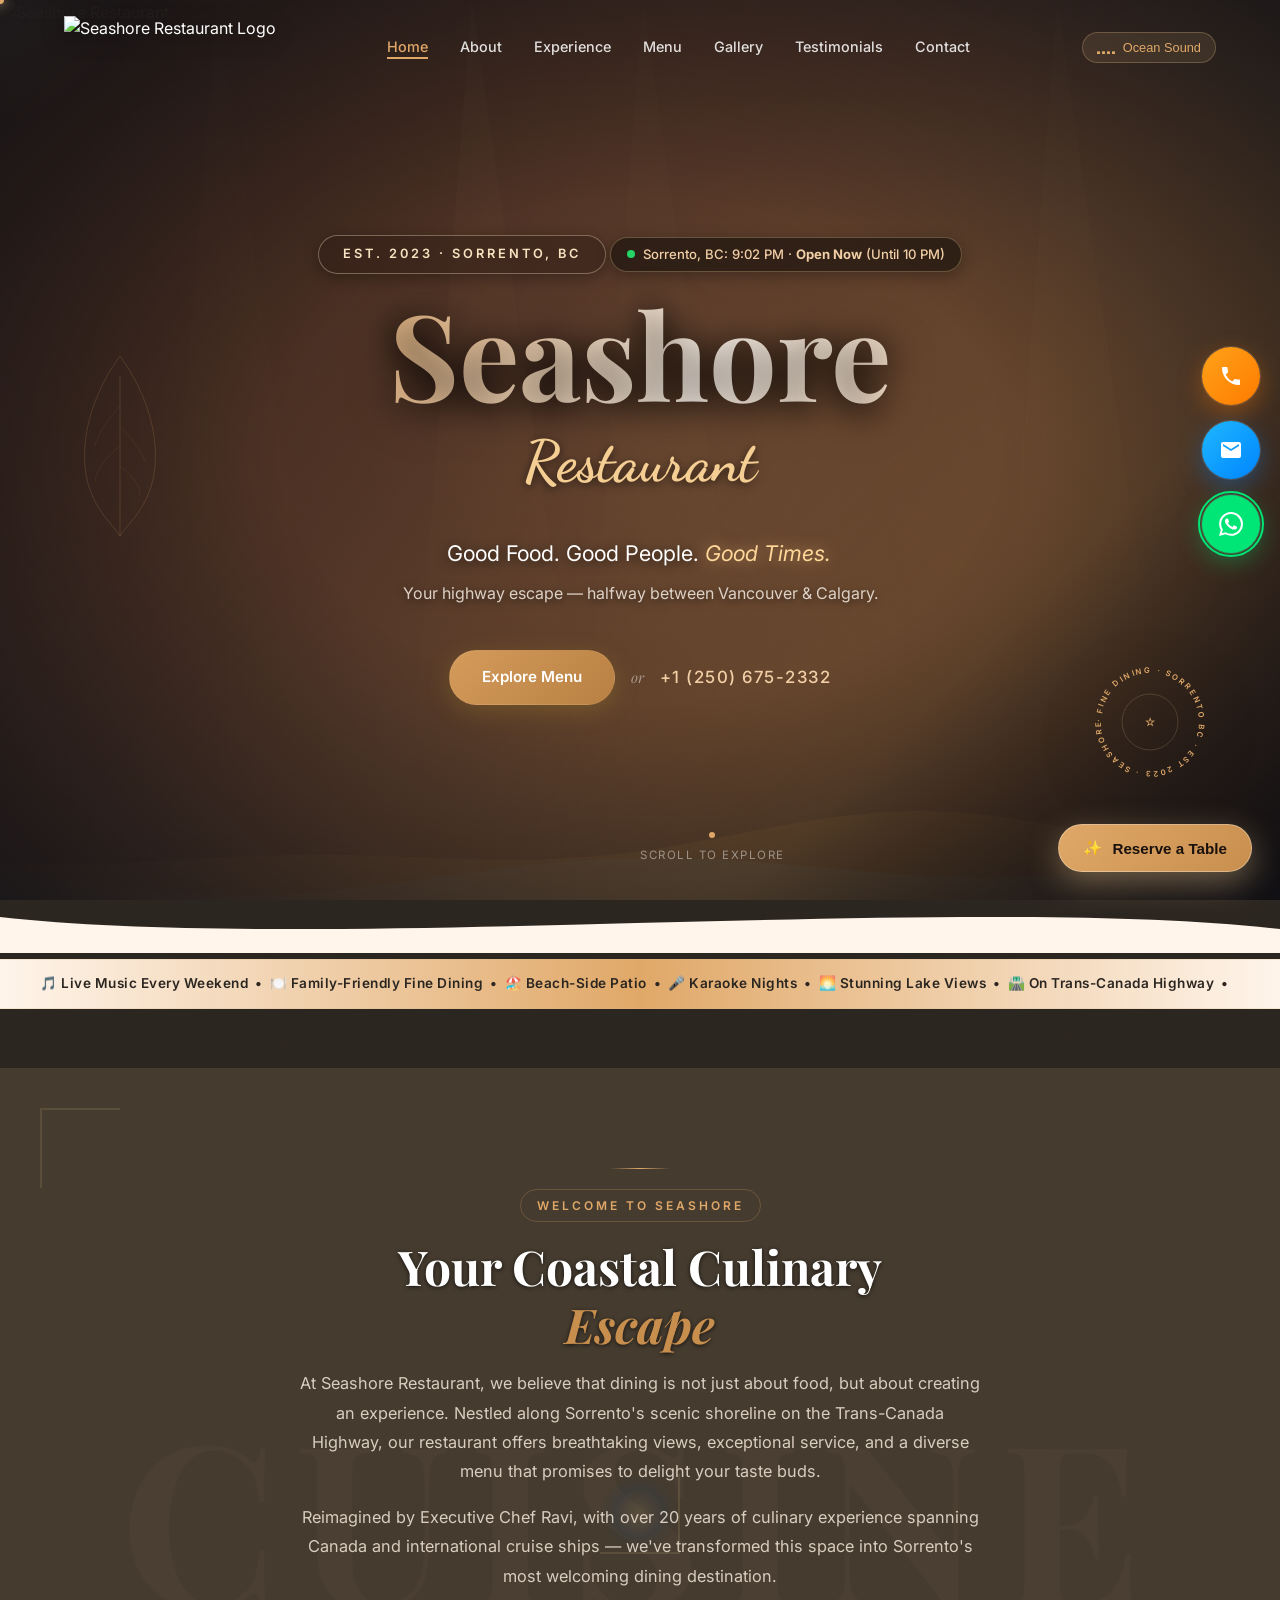
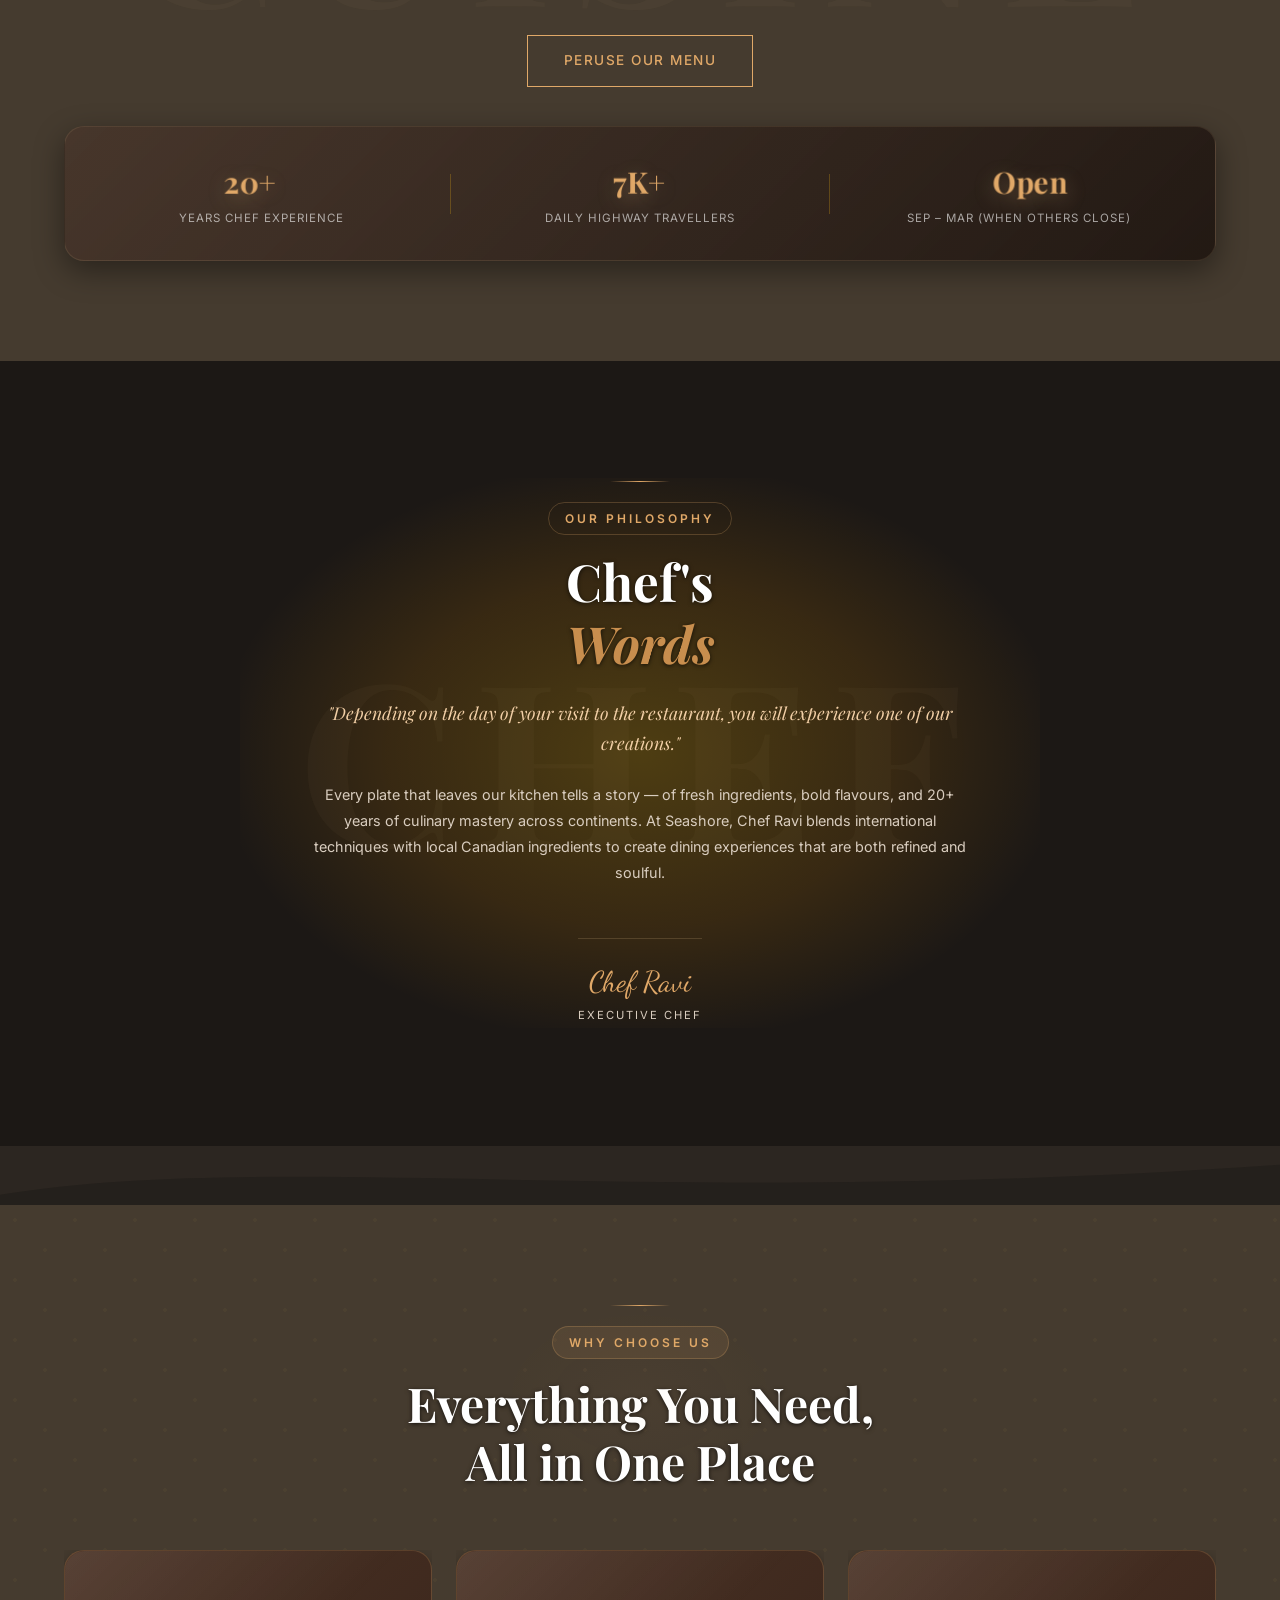
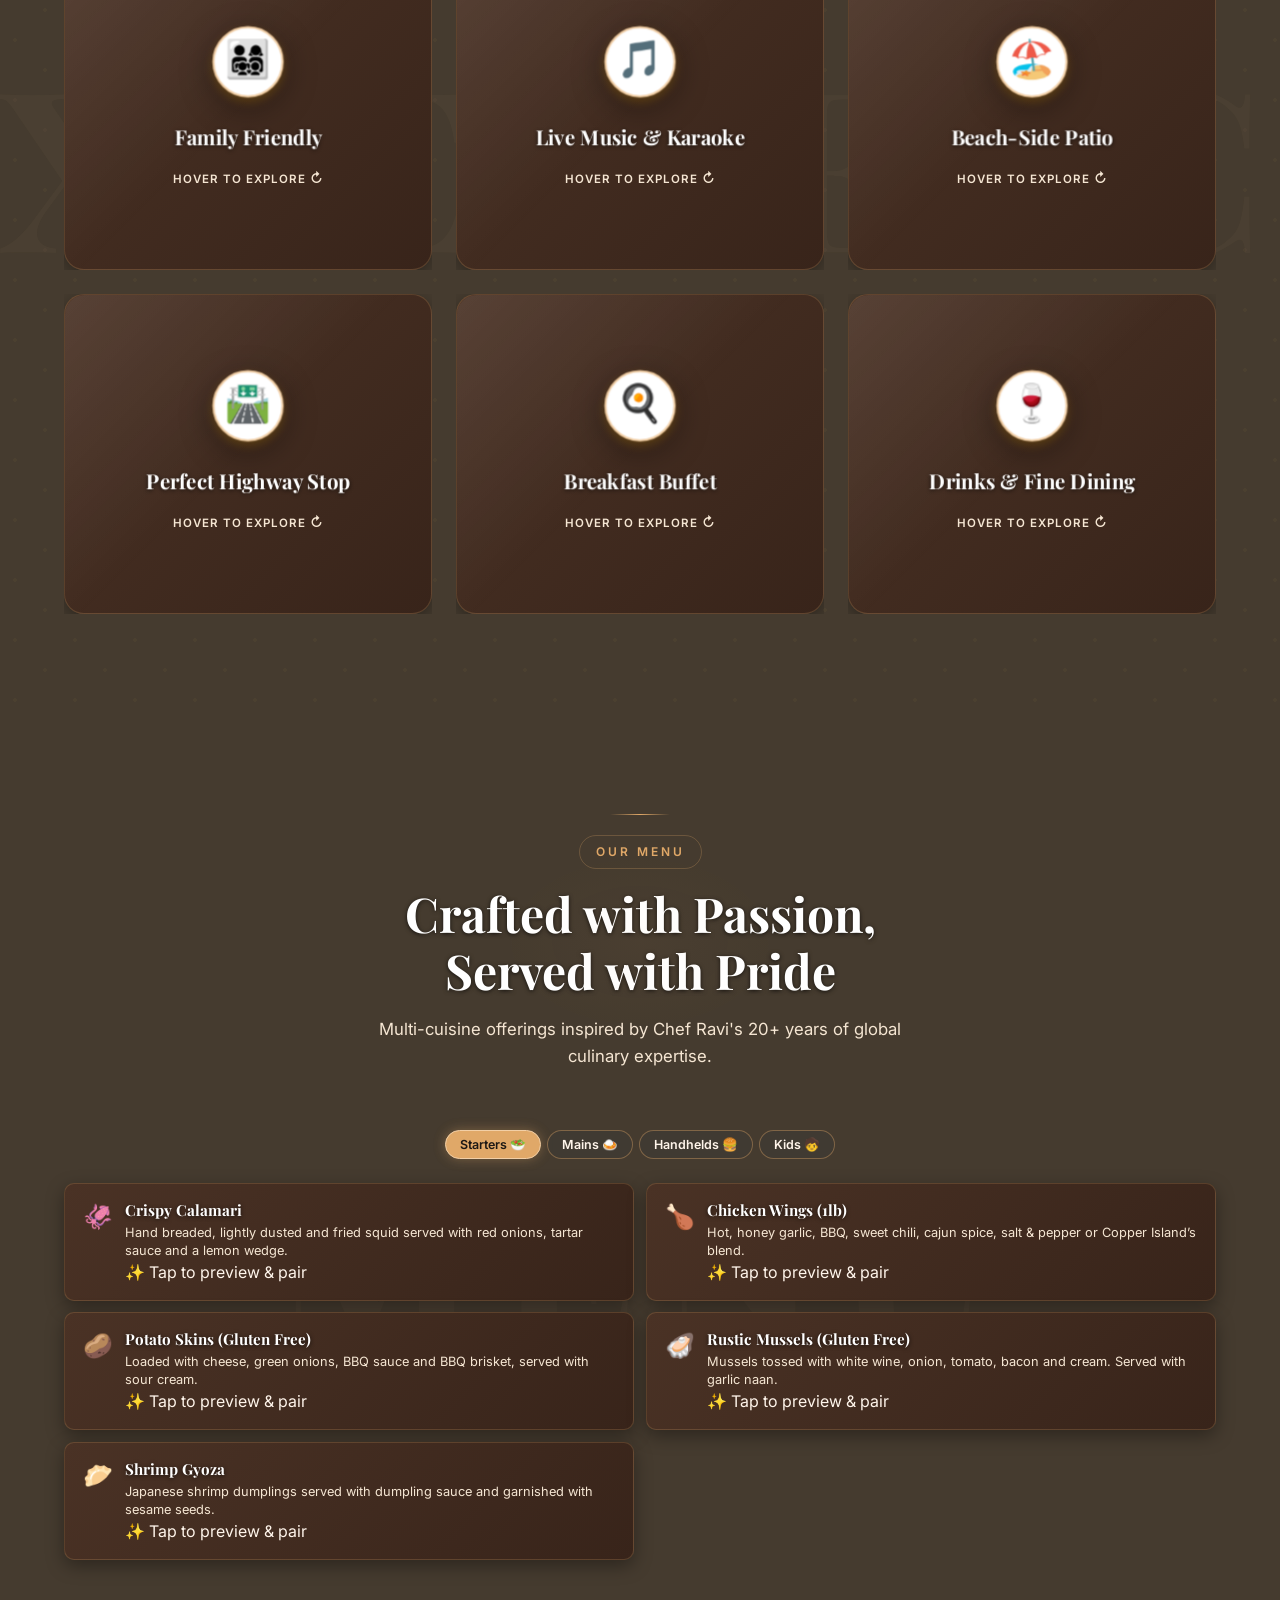
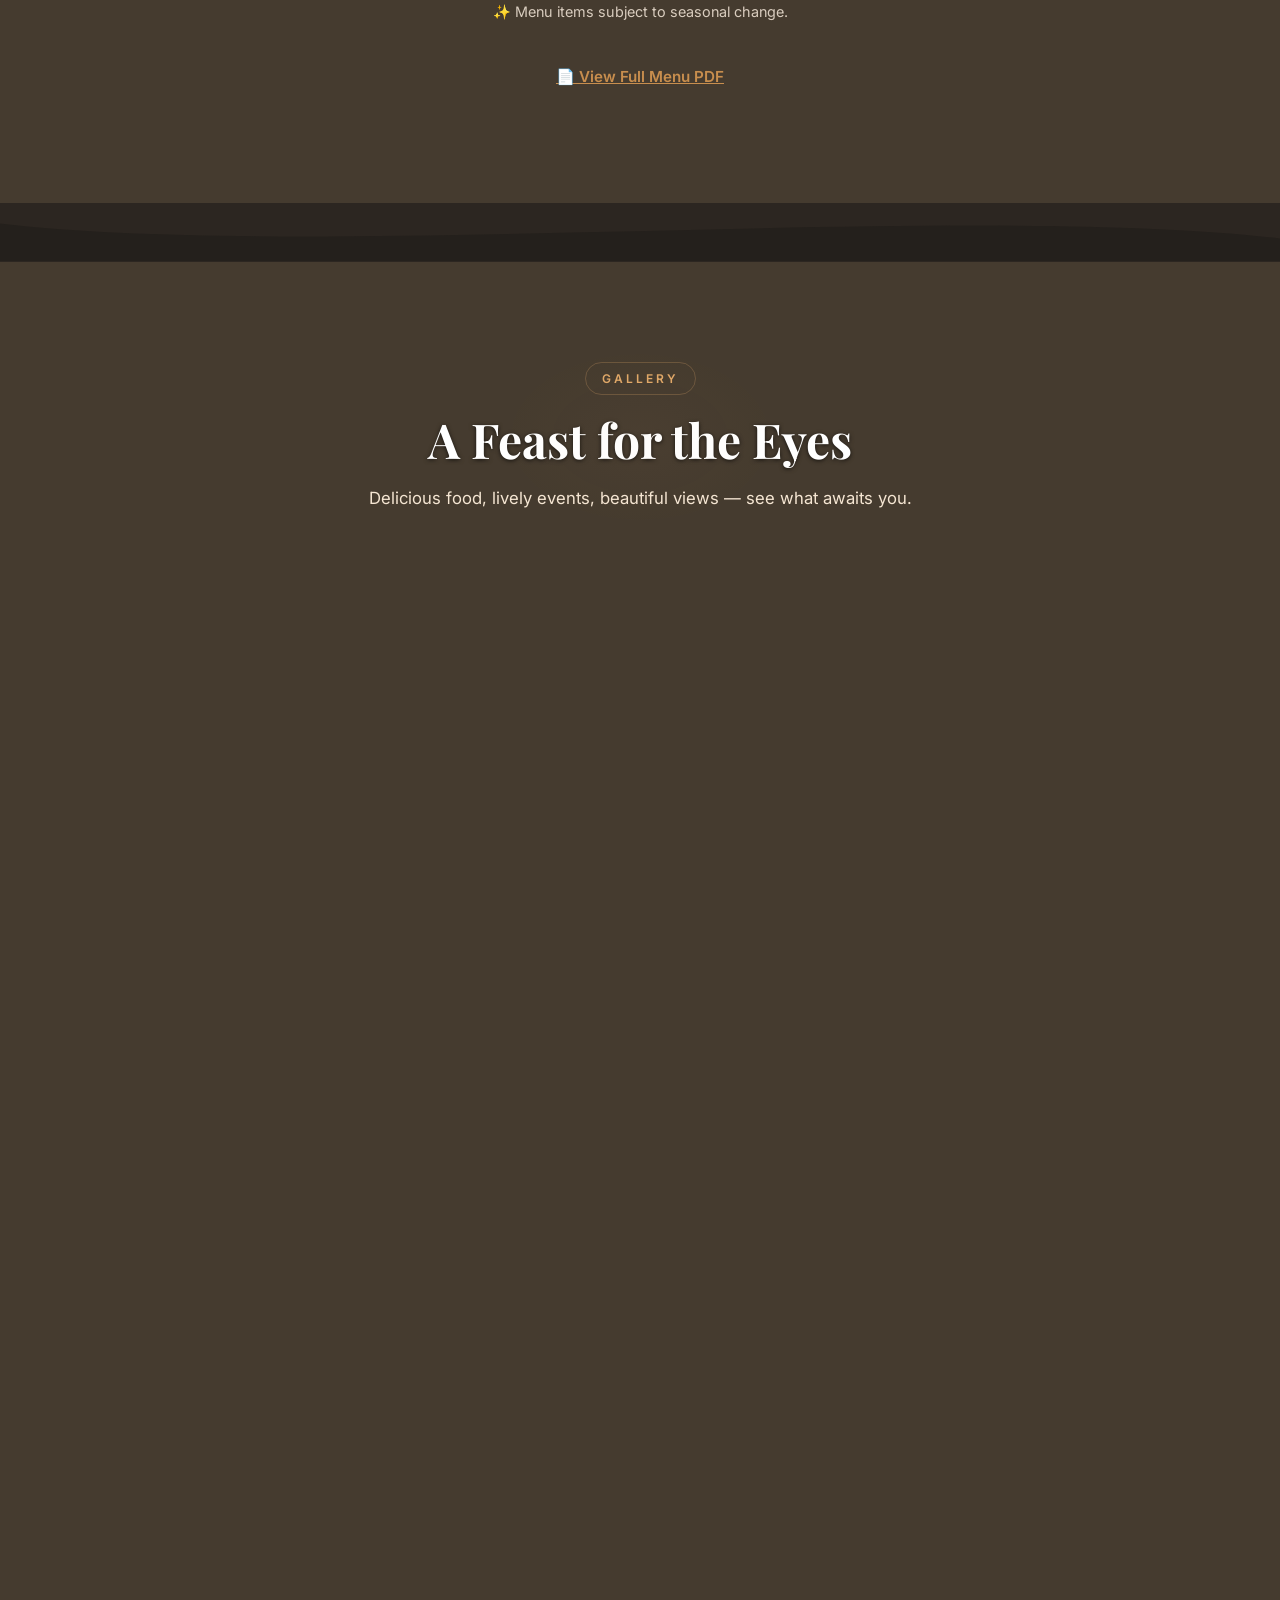
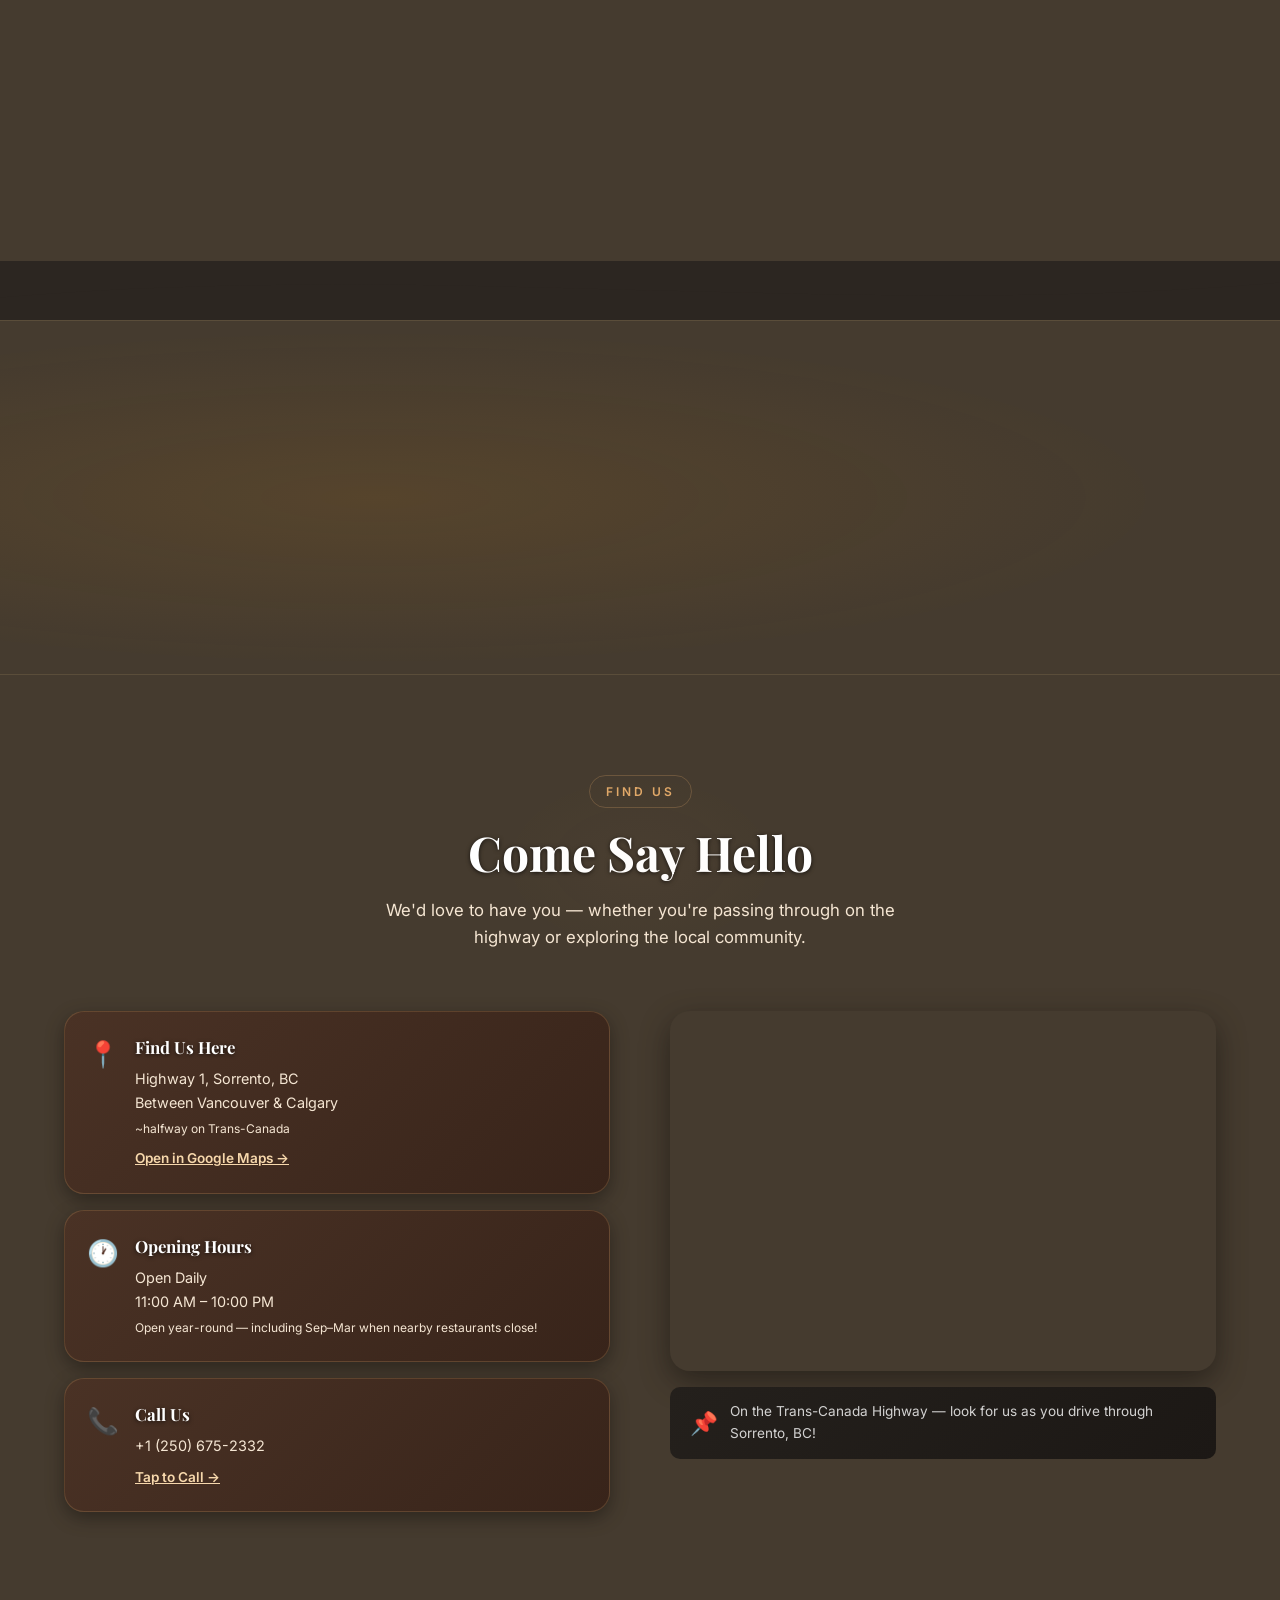
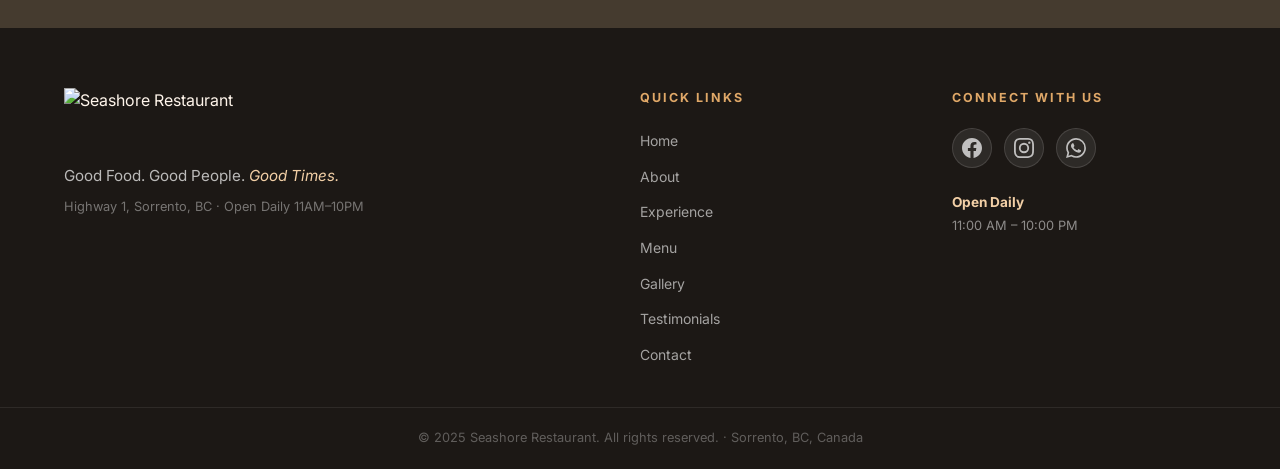
==== commit d1f076f6: "Add files via upload" ====
--- a/index.html
+++ b/index.html
@@ -1,716 +1,716 @@
-<!DOCTYPE html>
-<html lang="en">
-<head>
-  <meta charset="UTF-8" />
-  <meta name="viewport" content="width=device-width, initial-scale=1.0" />
-  <title>Seashore Restaurant | Fine Dining in Sorrento, BC</title>
-  <meta name="description" content="Seashore Restaurant — Sorrento BC's premier family-friendly fine dining restaurant on the Trans-Canada Highway. Great food, live music, beach-side patio and stunning lake views. Halfway between Vancouver & Calgary." />
-  <meta name="keywords" content="Seashore Restaurant, Sorrento BC restaurant, fine dining Trans-Canada, family restaurant BC, live music Sorrento, beach patio restaurant" />
-  <meta property="og:title" content="Seashore Restaurant | Fine Dining in Sorrento, BC" />
-  <meta property="og:description" content="Good Food. Good People. Good Times. The only full-service restaurant on the Trans-Canada Highway between Vancouver & Calgary." />
-  <meta property="og:type" content="website" />
-  <meta property="og:url" content="https://seasore-restaurant-sorrento.surge.sh/" />
-  <meta property="og:image" content="https://images.unsplash.com/photo-1517248135467-4c7edcad34c4?auto=format&fit=crop&w=1200&q=80" />
-  <meta property="og:image:width" content="1200" />
-  <meta property="og:image:height" content="630" />
-  <meta property="og:image:alt" content="Seashore Restaurant — Fine Dining in Sorrento, BC" />
-  <meta property="og:site_name" content="Seashore Restaurant" />
-  <meta name="twitter:card" content="summary_large_image" />
-  <meta name="twitter:title" content="Seashore Restaurant | Fine Dining in Sorrento, BC" />
-  <meta name="twitter:description" content="Good Food. Good People. Good Times. The only full-service restaurant on the Trans-Canada Highway between Vancouver & Calgary." />
-  <meta name="twitter:image" content="https://images.unsplash.com/photo-1517248135467-4c7edcad34c4?auto=format&fit=crop&w=1200&q=80" />
-  <link rel="icon" type="image/svg+xml" href="data:image/svg+xml,<svg xmlns='http://www.w3.org/2000/svg' viewBox='0 0 100 100'><circle cx='50' cy='50' r='45' fill='%23071628' stroke='%23D4B483' stroke-width='4'/><text x='50' y='65' font-size='50' text-anchor='middle' fill='%23D4B483' font-family='serif'>S</text></svg>" />
-  <link rel="preconnect" href="https://fonts.googleapis.com" />
-  <link rel="preconnect" href="https://fonts.gstatic.com" crossorigin />
-  <link href="https://fonts.googleapis.com/css2?family=Playfair+Display:ital,wght@0,400;0,600;0,700;1,400;1,600&family=Inter:wght@300;400;500;600&family=Dancing+Script:wght@600;700&display=swap" rel="stylesheet" />
-  <link rel="stylesheet" href="style.css?v=20260806_coffee_v3" />
-</head>
-<body>
-
-  <!-- ===== PAGE LOADER ===== -->
-  <div id="pageLoader" class="page-loader">
-    <div class="loader-inner">
-      <div class="loader-ring"></div>
-      <div class="loader-ring"></div>
-      <div class="loader-ring"></div>
-      <span class="loader-text">Seashore</span>
-    </div>
-  </div>
-
-  <!-- ===== SCROLL PROGRESS BAR ===== -->
-  <div id="scrollProgress" class="scroll-progress"></div>
-
-  <!-- ===== CURSOR GLOW ===== -->
-  <div id="cursorGlow" class="cursor-glow"></div>
-  <div id="cursorDot" class="cursor-dot"></div>
-
-  <!-- ===== AMBIENT BACKGROUND ORBS & OCEAN BUBBLES ===== -->
-  <div class="ambient-orbs" aria-hidden="true">
-    <div class="orb orb-1"></div>
-    <div class="orb orb-2"></div>
-    <div class="orb orb-3"></div>
-  </div>
-  <div id="oceanBubbles" class="ocean-bubbles-container" aria-hidden="true"></div>
-
-  <!-- ===== NAVIGATION ===== -->
-  <nav id="navbar" class="navbar">
-    <div class="nav-container">
-      <a href="#hero" class="nav-logo" aria-label="Seashore Restaurant Home">
-        <span class="logo-text-brand">SEASHORE</span>
-      </a>
-      <ul class="nav-links" id="navLinks">
-        <li><a href="#hero" class="nav-link">Home</a></li>
-        <li><a href="#about" class="nav-link">About</a></li>
-        <li><a href="#experience" class="nav-link">Experience</a></li>
-        <li><a href="#menu" class="nav-link">Menu</a></li>
-        <li><a href="#gallery" class="nav-link">Gallery</a></li>
-        <li><a href="#testimonials" class="nav-link">Testimonials</a></li>
-        <li><a href="#contact" class="nav-link">Contact</a></li>
-      </ul>
-      <button id="audioToggle" class="audio-toggle-btn" aria-label="Toggle Ocean Ambient Sound" title="Toggle Coastal Shoreline Sound">
-        <div class="eq-bars">
-          <span></span><span></span><span></span><span></span>
-        </div>
-        <span class="audio-label">Ocean Sound</span>
-      </button>
-      <button class="hamburger" id="hamburger" aria-label="Toggle menu">
-        <span></span><span></span><span></span>
-      </button>
-    </div>
-  </nav>
-
-  <!-- ===== HERO ===== -->
-  <section id="hero" class="hero">
-    <canvas id="heroCanvas" class="hero-canvas"></canvas>
-    <div class="hero-bg"></div>
-    <img src="https://images.unsplash.com/photo-1517248135467-4c7edcad34c4?auto=format&fit=crop&w=1600&q=80" alt="Seashore Restaurant Sorrento" class="hero-poster-img" />
-    <div class="hero-content">
-      <div class="hero-badge">Est. 2023 · Sorrento, BC</div>
-      <div class="sorrento-status-badge" id="sorrentoStatusBadge">
-        <span class="status-pulse"></span>
-        <span id="sorrentoStatusText">Sorrento, BC · Live</span>
-      </div>
-      <h1 class="hero-title">
-        <span class="hero-title-main gold-shimmer-text">Seashore</span>
-        <span class="hero-title-sub">Restaurant</span>
-      </h1>
-      <p class="hero-tagline">Good Food. Good People. <em>Good Times.</em></p>
-      <p class="hero-sub">Your highway escape — halfway between Vancouver &amp; Calgary.</p>
-      <div class="hero-actions">
-        <a href="#menu" class="btn btn-gold" id="heroMenuBtn">Explore Menu</a>
-        <span class="hero-or">or</span>
-        <a href="tel:+12506752332" class="hero-phone">+1 (250) 675-2332</a>
-      </div>
-    </div>
-    <div class="hero-scroll">
-      <div class="scroll-dot"></div>
-      <span>Scroll to explore</span>
-    </div>
-
-    <!-- Rotating Seal Badge -->
-    <div class="hero-seal" aria-hidden="true">
-      <svg viewBox="0 0 200 200" width="140" height="140">
-        <defs>
-          <path id="sealCircle" d="M100,100 m-70,0 a70,70 0 1,1 140,0 a70,70 0 1,1 -140,0" />
-        </defs>
-        <text class="seal-text">
-          <textPath href="#sealCircle" startOffset="0%">
-            · FINE DINING · SORRENTO BC · EST 2023 · SEASHORE ·
-          </textPath>
-        </text>
-        <circle cx="100" cy="100" r="40" fill="none" stroke="rgba(212,180,131,0.3)" stroke-width="1" />
-        <text x="100" y="105" text-anchor="middle" fill="var(--gold)" font-family="'Playfair Display', serif" font-size="16" font-weight="700">☆</text>
-      </svg>
-    </div>
-
-    <!-- Decorative Gold Leaf SVG -->
-    <div class="hero-leaf" aria-hidden="true">
-      <svg width="120" height="200" viewBox="0 0 120 200" fill="none" xmlns="http://www.w3.org/2000/svg">
-        <path d="M60 10 C60 10, 20 60, 25 120 C28 160, 55 180, 60 190 C65 180, 92 160, 95 120 C100 60, 60 10, 60 10Z" stroke="var(--gold)" stroke-width="1" fill="none" opacity="0.3"/>
-        <path d="M60 30 L60 190" stroke="var(--gold)" stroke-width="0.8" opacity="0.4"/>
-        <path d="M60 60 C60 60, 40 80, 35 100" stroke="var(--gold)" stroke-width="0.6" fill="none" opacity="0.25"/>
-        <path d="M60 80 C60 80, 80 100, 85 115" stroke="var(--gold)" stroke-width="0.6" fill="none" opacity="0.25"/>
-        <path d="M60 100 C60 100, 38 115, 35 135" stroke="var(--gold)" stroke-width="0.6" fill="none" opacity="0.25"/>
-        <path d="M60 120 C60 120, 82 135, 80 150" stroke="var(--gold)" stroke-width="0.6" fill="none" opacity="0.25"/>
-      </svg>
-    </div>
-  </section>
-
-  <!-- Wave divider: Hero → Announcement -->
-  <div class="wave-divider wave-divider--dark" aria-hidden="true">
-    <svg viewBox="0 0 1440 100" preserveAspectRatio="none">
-      <path d="M0,40 C360,100 1080,0 1440,60 L1440,100 L0,100 Z" fill="currentColor"/>
-    </svg>
-  </div>
-
-  <!-- ===== ANNOUNCEMENT BANNER ===== -->
-  <div class="announcement-bar">
-    <div class="announcement-track">
-      <span>🎵 Live Music Every Weekend &nbsp;•&nbsp; 🍽️ Family-Friendly Fine Dining &nbsp;•&nbsp; 🏖️ Beach-Side Patio &nbsp;•&nbsp; 🎤 Karaoke Nights &nbsp;•&nbsp; 🌅 Stunning Lake Views &nbsp;•&nbsp; 🛣️ On Trans-Canada Highway &nbsp;•&nbsp;</span>
-      <span aria-hidden="true">🎵 Live Music Every Weekend &nbsp;•&nbsp; 🍽️ Family-Friendly Fine Dining &nbsp;•&nbsp; 🏖️ Beach-Side Patio &nbsp;•&nbsp; 🎤 Karaoke Nights &nbsp;•&nbsp; 🌅 Stunning Lake Views &nbsp;•&nbsp; 🛣️ On Trans-Canada Highway &nbsp;•&nbsp;</span>
-    </div>
-  </div>
-
-  <!-- Wave divider: Announcement → About -->
-  <div class="wave-divider wave-divider--cream" aria-hidden="true">
-    <svg viewBox="0 0 1440 80" preserveAspectRatio="none">
-      <path d="M0,20 C480,80 960,0 1440,50 L1440,80 L0,80 Z" fill="currentColor"/>
-    </svg>
-  </div>
-
-  <!-- ===== ABOUT ===== -->
-  <section id="about" class="section about-section">
-    <div class="watermark-text" aria-hidden="true">CUISINE</div>
-    <div class="container">
-      <div class="about-editorial" data-reveal>
-        <!-- Thin gold divider line -->
-        <div class="gold-divider"><span></span></div>
-        <div class="section-tag">Welcome to Seashore</div>
-        <h2 class="section-title">Your Coastal Culinary<br /><em>Escape</em></h2>
-        <p class="about-desc">At Seashore Restaurant, we believe that dining is not just about food, but about creating an experience. Nestled along Sorrento's scenic shoreline on the Trans-Canada Highway, our restaurant offers breathtaking views, exceptional service, and a diverse menu that promises to delight your taste buds.</p>
-        <p class="about-desc">Reimagined by Executive Chef Ravi, with over 20 years of culinary experience spanning Canada and international cruise ships — we've transformed this space into Sorrento's most welcoming dining destination.</p>
-        <a href="#menu" class="btn btn-outline-editorial">Peruse our Menu</a>
-      </div>
-    </div>
-
-    <!-- Stats Row -->
-    <div class="container">
-      <div class="about-stats-editorial" data-reveal>
-        <div class="stat-item">
-          <span class="stat-num">20+</span>
-          <span class="stat-label">Years Chef Experience</span>
-        </div>
-        <div class="stat-divider"></div>
-        <div class="stat-item">
-          <span class="stat-num">7K+</span>
-          <span class="stat-label">Daily Highway Travellers</span>
-        </div>
-        <div class="stat-divider"></div>
-        <div class="stat-item">
-          <span class="stat-num">Open</span>
-          <span class="stat-label">Sep – Mar (When others close)</span>
-        </div>
-      </div>
-    </div>
-  </section>
-
-  <!-- ===== CHEF'S WORDS ===== -->
-  <section id="chef" class="section chef-section">
-    <div class="watermark-text" aria-hidden="true">CHEF</div>
-    <div class="container">
-      <div class="chef-content-centered" data-reveal>
-        <div class="gold-divider"><span></span></div>
-        <div class="section-tag">Our Philosophy</div>
-        <h2 class="section-title chef-title">Chef's<br /><em>Words</em></h2>
-        <p class="chef-quote">"Depending on the day of your visit to the restaurant, you will experience one of our creations."</p>
-        <p class="chef-desc">Every plate that leaves our kitchen tells a story — of fresh ingredients, bold flavours, and 20+ years of culinary mastery across continents. At Seashore, Chef Ravi blends international techniques with local Canadian ingredients to create dining experiences that are both refined and soulful.</p>
-        <div class="chef-signature">
-          <span class="signature-text">Chef Ravi</span>
-          <span class="signature-role">Executive Chef</span>
-        </div>
-      </div>
-    </div>
-  </section>
-
-  <!-- Wave divider: About → Experience -->
-  <div class="wave-divider wave-divider--exp" aria-hidden="true">
-    <svg viewBox="0 0 1440 80" preserveAspectRatio="none">
-      <path d="M0,60 C320,0 720,80 1440,20 L1440,80 L0,80 Z" fill="currentColor"/>
-    </svg>
-  </div>
-
-  <!-- ===== EXPERIENCE PILLARS ===== -->
-  <section id="experience" class="section experience-section">
-    <div class="watermark-text" aria-hidden="true">EXPERIENCE</div>
-    <div class="exp-bg-pattern"></div>
-    <div class="container">
-      <div class="section-header" data-reveal>
-        <div class="gold-divider"><span></span></div>
-        <div class="section-tag">Why Choose Us</div>
-        <h2 class="section-title">Everything You Need,<br />All in One Place</h2>
-      </div>
-      <div class="pillars-grid">
-        <div class="pillar-card-container" data-reveal style="transition-delay: 0s;">
-          <div class="pillar-card">
-            <div class="pillar-card-front">
-              <div class="pillar-icon">👨‍👩‍👧‍👦</div>
-              <h3>Family Friendly</h3>
-              <div class="flip-hint">Hover to explore</div>
-            </div>
-            <div class="pillar-card-back">
-              <h3>Family Friendly</h3>
-              <p>Everyone is welcome — from toddlers to grandparents. A warm, inclusive space for the whole family to enjoy.</p>
-            </div>
-          </div>
-        </div>
-        <div class="pillar-card-container" data-reveal style="transition-delay: 0.08s;">
-          <div class="pillar-card">
-            <div class="pillar-card-front">
-              <div class="pillar-icon">🎵</div>
-              <h3>Live Music & Karaoke</h3>
-              <div class="flip-hint">Hover to explore</div>
-            </div>
-            <div class="pillar-card-back">
-              <h3>Live Music & Karaoke</h3>
-              <p>Good vibes every weekend with live bands, local artists, and karaoke nights — promoted to all surrounding communities.</p>
-            </div>
-          </div>
-        </div>
-        <div class="pillar-card-container" data-reveal style="transition-delay: 0.16s;">
-          <div class="pillar-card">
-            <div class="pillar-card-front">
-              <div class="pillar-icon">🏖️</div>
-              <h3>Beach-Side Patio</h3>
-              <div class="flip-hint">Hover to explore</div>
-            </div>
-            <div class="pillar-card-back">
-              <h3>Beach-Side Patio</h3>
-              <p>Relax, unwind, and enjoy the breathtaking lakeside views from our stunning outdoor beach patio.</p>
-            </div>
-          </div>
-        </div>
-        <div class="pillar-card-container" data-reveal style="transition-delay: 0.24s;">
-          <div class="pillar-card">
-            <div class="pillar-card-front">
-              <div class="pillar-icon">🛣️</div>
-              <h3>Perfect Highway Stop</h3>
-              <div class="flip-hint">Hover to explore</div>
-            </div>
-            <div class="pillar-card-back">
-              <h3>Perfect Highway Stop</h3>
-              <p>Perfectly located on the Trans-Canada Highway — the only full-service restaurant within ~50 km between Vancouver & Calgary.</p>
-            </div>
-          </div>
-        </div>
-        <div class="pillar-card-container" data-reveal style="transition-delay: 0.32s;">
-          <div class="pillar-card">
-            <div class="pillar-card-front">
-              <div class="pillar-icon">🍳</div>
-              <h3>Breakfast Buffet</h3>
-              <div class="flip-hint">Hover to explore</div>
-            </div>
-            <div class="pillar-card-back">
-              <h3>Breakfast Buffet</h3>
-              <p>Start your day right with our hearty breakfast buffet — the perfect fuel stop for highway travellers and locals alike.</p>
-            </div>
-          </div>
-        </div>
-        <div class="pillar-card-container" data-reveal style="transition-delay: 0.4s;">
-          <div class="pillar-card">
-            <div class="pillar-card-front">
-              <div class="pillar-icon">🍷</div>
-              <h3>Drinks & Fine Dining</h3>
-              <div class="flip-hint">Hover to explore</div>
-            </div>
-            <div class="pillar-card-back">
-              <h3>Drinks & Fine Dining</h3>
-              <p>A curated selection of beverages alongside a multi-cuisine menu crafted by a world-class executive chef.</p>
-            </div>
-          </div>
-        </div>
-      </div>
-    </div>
-  </section>
-
-  <!-- ===== MENU ===== -->
-  <section id="menu" class="section menu-section">
-    <div class="watermark-text" aria-hidden="true">MENU</div>
-    <div class="container">
-      <div class="section-header" data-reveal>
-        <div class="gold-divider"><span></span></div>
-        <div class="section-tag">Our Menu</div>
-        <h2 class="section-title">Crafted with Passion,<br />Served with Pride</h2>
-        <p class="section-sub">Multi-cuisine offerings inspired by Chef Ravi's 20+ years of global culinary expertise.</p>
-      </div>
-
-      <div class="menu-tabs" data-reveal>
-        <button class="menu-tab active" data-tab="Starters">Starters 🥗</button>
-        <button class="menu-tab" data-tab="Mains">Mains 🍛</button>
-        <button class="menu-tab" data-tab="Handhelds">Handhelds 🍔</button>
-        <button class="menu-tab" data-tab="Kids">Kids 🧒</button>
-      </div>
-
-      <div class="kids-menu-banner" id="kidsMenuBanner" data-reveal style="display: none;">
-        <span>👨‍👩‍👧‍👦</span>
-        <div>
-          <strong>Little Ones Welcome!</strong>
-          <p>Specially crafted smaller portions for our younger guests — made with the same love and quality.</p>
-        </div>
-      </div>
-
-      <div class="menu-grid" id="menuGrid" data-reveal>
-        <!-- Rendered via JS -->
-      </div>
-
-      <div class="menu-note" data-reveal>
-        <p>✨ Menu items subject to seasonal change.</p>
-        <div class="menu-action-btns">
-          <a href="menu.html" target="_blank" class="btn btn-primary" id="menuPdfBtn">📄 View Full Menu PDF</a>
-        </div>
-      </div>
-    </div>
-  </section>
-
-  <!-- Wave divider: Menu → Gallery -->
-  <div class="wave-divider wave-divider--gallery" aria-hidden="true">
-    <svg viewBox="0 0 1440 80" preserveAspectRatio="none">
-      <path d="M0,30 C360,80 1080,0 1440,50 L1440,80 L0,80 Z" fill="currentColor"/>
-    </svg>
-  </div>
-
-  <!-- ===== GALLERY ===== -->
-  <section id="gallery" class="section gallery-section">
-    <div class="container">
-      <div class="section-header" data-reveal>
-        <div class="section-tag">Gallery</div>
-        <h2 class="section-title">A Feast for the Eyes</h2>
-        <p class="section-sub">Delicious food, lively events, beautiful views — see what awaits you.</p>
-      </div>
-    </div>
-    <div class="gallery-mosaic" data-reveal>
-      <div class="gallery-item gallery-large">
-        <div class="gallery-overlay"><span>Delicious Food</span></div>
-        <img src="https://images.unsplash.com/photo-1544025162-d76694265947?auto=format&fit=crop&w=800&q=80" alt="Delicious Food" class="gallery-img" />
-      </div>
-      <div class="gallery-item">
-        <div class="gallery-overlay"><span>Live Events</span></div>
-        <img src="https://images.unsplash.com/photo-1511671782779-c97d3d27a1d4?auto=format&fit=crop&w=800&q=80" alt="Live Events" class="gallery-img" />
-      </div>
-      <div class="gallery-item">
-        <div class="gallery-overlay"><span>Beautiful Views</span></div>
-        <img src="https://images.unsplash.com/photo-1507525428034-b723cf961d3e?auto=format&fit=crop&w=800&q=80" alt="Beautiful Views" class="gallery-img" />
-      </div>
-      <div class="gallery-item gallery-wide">
-        <div class="gallery-overlay"><span>Beach-Side Patio</span></div>
-        <img src="https://images.unsplash.com/photo-1555396273-367ea4eb4db5?auto=format&fit=crop&w=800&q=80" alt="Beach-Side Patio" class="gallery-img" />
-      </div>
-      <div class="gallery-item">
-        <div class="gallery-overlay"><span>Great Memories</span></div>
-        <img src="https://images.unsplash.com/photo-1517248135467-4c7edcad34c4?auto=format&fit=crop&w=800&q=80" alt="Great Memories" class="gallery-img" />
-      </div>
-    </div>
-    <div class="gallery-cta" data-reveal>
-      <p>📸 More photos coming soon as our journey continues!</p>
-    </div>
-  </section>
-
-  <!-- ===== TESTIMONIALS ===== -->
-  <section id="testimonials" class="section testimonials-section">
-    <div class="container">
-      <div class="section-header" data-reveal>
-        <div class="section-tag">Testimonials</div>
-        <h2 class="section-title">What Our Guests Say</h2>
-        <p class="section-sub">Real, verified Google reviews from our guests in Sorrento, BC.</p>
-      </div>
-      <div class="testimonials-container" data-reveal>
-        <button class="testimonials-prev" id="prevTestimonial" aria-label="Previous review">&#10094;</button>
-        <div class="testimonials-wrapper">
-          <div class="testimonials-slider-track" id="testimonialTrack">
-            <div class="testimonial-slide">
-              <div class="testimonial-card">
-                <div class="testimonial-stars">
-                  <span class="star">★</span><span class="star">★</span><span class="star">★</span><span class="star">★</span><span class="star">★</span>
-                </div>
-                <p class="testimonial-text">&ldquo;Prompt friendly service, delicious fresh food and ice cold beer. Perfect place to unwind. Love the clean glasses and friendly vibe.&rdquo;</p>
-                <div class="testimonial-meta">
-                  <div>
-                    <h4 class="testimonial-author">Wayne P.</h4>
-                    <span class="testimonial-role">Local Guide</span>
-                  </div>
-                  <div class="testimonial-source-info">
-                    <span class="testimonial-source">Google Review</span>
-                    <span class="testimonial-date">May 2026</span>
-                  </div>
-                </div>
-              </div>
-            </div>
-            <div class="testimonial-slide">
-              <div class="testimonial-card">
-                <div class="testimonial-stars">
-                  <span class="star">★</span><span class="star">★</span><span class="star">★</span><span class="star">★</span><span class="star">★</span>
-                </div>
-                <p class="testimonial-text">&ldquo;Great local spot! The fish & chips are homemade and absolutely delicious, and the service was quick and very friendly. The view from the patio area is beautiful.&rdquo;</p>
-                <div class="testimonial-meta">
-                  <div>
-                    <h4 class="testimonial-author">Jennifer L.</h4>
-                    <span class="testimonial-role">Local Resident</span>
-                  </div>
-                  <div class="testimonial-source-info">
-                    <span class="testimonial-source">Google Review</span>
-                    <span class="testimonial-date">June 2026</span>
-                  </div>
-                </div>
-              </div>
-            </div>
-            <div class="testimonial-slide">
-              <div class="testimonial-card">
-                <div class="testimonial-stars">
-                  <span class="star">★</span><span class="star">★</span><span class="star">★</span><span class="star">★</span><span class="star">★</span>
-                </div>
-                <p class="testimonial-text">&ldquo;We stopped by on our road trip and had the Prime Rib dinner. It was excellent and cooked perfectly. Great selection of craft beers and a really clean, welcoming atmosphere.&rdquo;</p>
-                <div class="testimonial-meta">
-                  <div>
-                    <h4 class="testimonial-author">Robert H.</h4>
-                    <span class="testimonial-role">Highway Traveller</span>
-                  </div>
-                  <div class="testimonial-source-info">
-                    <span class="testimonial-source">Google Review</span>
-                    <span class="testimonial-date">June 2026</span>
-                  </div>
-                </div>
-              </div>
-            </div>
-          </div>
-        </div>
-        <button class="testimonials-next" id="nextTestimonial" aria-label="Next review">&#10095;</button>
-        <div class="testimonials-dots" id="testimonialDots"></div>
-      </div>
-    </div>
-  </section>
-
-  <!-- Wave divider: Testimonials → CTA -->
-  <div class="wave-divider wave-divider--cta" aria-hidden="true">
-    <svg viewBox="0 0 1440 80" preserveAspectRatio="none">
-      <path d="M0,50 C480,0 960,80 1440,30 L1440,80 L0,80 Z" fill="currentColor"/>
-    </svg>
-  </div>
-
-  <!-- ===== CALL TO ACTION BANNER ===== -->
-  <section class="cta-banner">
-    <div class="container cta-banner-content" data-reveal>
-      <h2>We're here to help make your dining experience unforgettable</h2>
-      <a href="#contact" class="btn-cta-banner">Contact us</a>
-    </div>
-  </section>
-
-  <!-- ===== CONTACT & HOURS ===== -->
-  <section id="contact" class="section contact-section">
-    <div class="container">
-      <div class="section-header" data-reveal>
-        <div class="section-tag">Find Us</div>
-        <h2 class="section-title">Come Say Hello</h2>
-        <p class="section-sub">We'd love to have you — whether you're passing through on the highway or exploring the local community.</p>
-      </div>
-      <div class="contact-grid">
-        <div class="contact-info" data-reveal>
-          <div class="contact-card highlighted">
-            <div class="contact-card-icon">📍</div>
-            <div>
-              <h4>Find Us Here</h4>
-              <p>Highway 1, Sorrento, BC<br />Between Vancouver &amp; Calgary<br /><small>~halfway on Trans-Canada</small></p>
-              <a href="https://maps.google.com/?q=Sorrento+BC+Highway+1" target="_blank" class="contact-link" id="mapsLink">Open in Google Maps →</a>
-            </div>
-          </div>
-          <div class="contact-card highlighted">
-            <div class="contact-card-icon">🕐</div>
-            <div>
-              <h4>Opening Hours</h4>
-              <p>Open Daily<br />11:00 AM – 10:00 PM<br /><small>Open year-round — including Sep–Mar when nearby restaurants close!</small></p>
-            </div>
-          </div>
-          <div class="contact-card highlighted">
-            <div class="contact-card-icon">📞</div>
-            <div>
-              <h4>Call Us</h4>
-              <p>+1 (250) 675-2332</p>
-              <a href="tel:+12506752332" class="contact-link" id="callLink">Tap to Call →</a>
-            </div>
-          </div>
-        </div>
-        <div class="contact-map" data-reveal>
-          <div class="map-embed">
-            <iframe
-              src="https://www.google.com/maps/embed?pb=!1m18!1m12!1m3!1d10000!2d-119.0263!3d50.8702!2m3!1f0!2f0!3f0!3m2!1i1024!2i768!4f13.1!3m3!1m2!1s0x537e7cbbb1b66f85%3A0xa0dbe2c8fa3f1fc1!2sSorrento%2C%20BC!5e0!3m2!1sen!2sca!4v1693000000000"
-              allowfullscreen=""
-              loading="lazy"
-              referrerpolicy="no-referrer-when-downgrade"
-              title="Seashore Restaurant location map"
-              id="googleMap">
-            </iframe>
-          </div>
-          <div class="map-highlight">
-            <span>📌</span>
-            <p>On the Trans-Canada Highway — look for us as you drive through Sorrento, BC!</p>
-          </div>
-        </div>
-      </div>
-    </div>
-  </section>
-
-  <!-- ===== FOOTER ===== -->
-  <footer class="footer">
-    <div class="footer-top">
-      <div class="container footer-inner">
-        <div class="footer-brand">
-          <h3 class="footer-logo-title" style="font-family:'Playfair Display',serif; color:#D4B483; font-size:1.8rem; letter-spacing:2px; margin-bottom:8px;">SEASHORE</h3>
-          <p class="footer-tagline">Good Food. Good People. <em>Good Times.</em></p>
-          <p class="footer-addr">Highway 1, Sorrento, BC · Open Daily 11AM–10PM</p>
-        </div>
-        <div class="footer-links">
-          <h5>Quick Links</h5>
-          <ul>
-            <li><a href="#hero">Home</a></li>
-            <li><a href="#about">About</a></li>
-            <li><a href="#experience">Experience</a></li>
-            <li><a href="#menu">Menu</a></li>
-            <li><a href="#gallery">Gallery</a></li>
-            <li><a href="#testimonials">Testimonials</a></li>
-            <li><a href="#contact">Contact</a></li>
-          </ul>
-        </div>
-        <div class="footer-social">
-          <h5>Connect With Us</h5>
-          <div class="social-icons">
-            <a href="#" class="social-icon" aria-label="Facebook" id="footerFacebook">
-              <svg width="20" height="20" viewBox="0 0 24 24" fill="currentColor"><path d="M24 12.073c0-6.627-5.373-12-12-12s-12 5.373-12 12c0 5.99 4.388 10.954 10.125 11.854v-8.385H7.078v-3.47h3.047V9.43c0-3.007 1.792-4.669 4.533-4.669 1.312 0 2.686.235 2.686.235v2.953H15.83c-1.491 0-1.956.925-1.956 1.874v2.25h3.328l-.532 3.47h-2.796v8.385C19.612 23.027 24 18.062 24 12.073z"/></svg>
-            </a>
-            <a href="#" class="social-icon" aria-label="Instagram" id="footerInstagram">
-              <svg width="20" height="20" viewBox="0 0 24 24" fill="currentColor"><path d="M12 2.163c3.204 0 3.584.012 4.85.07 3.252.148 4.771 1.691 4.919 4.919.058 1.265.069 1.645.069 4.849 0 3.205-.012 3.584-.069 4.849-.149 3.225-1.664 4.771-4.919 4.919-1.266.058-1.644.07-4.85.07-3.204 0-3.584-.012-4.849-.07-3.26-.149-4.771-1.699-4.919-4.92-.058-1.265-.07-1.644-.07-4.849 0-3.204.013-3.583.07-4.849.149-3.227 1.664-4.771 4.919-4.919 1.266-.057 1.645-.069 4.849-.069zM12 0C8.741 0 8.333.014 7.053.072 2.695.272.273 2.69.073 7.052.014 8.333 0 8.741 0 12c0 3.259.014 3.668.072 4.948.2 4.358 2.618 6.78 6.98 6.98C8.333 23.986 8.741 24 12 24c3.259 0 3.668-.014 4.948-.072 4.354-.2 6.782-2.618 6.979-6.98.059-1.28.073-1.689.073-4.948 0-3.259-.014-3.667-.072-4.947-.196-4.354-2.617-6.78-6.979-6.98C15.668.014 15.259 0 12 0zm0 5.838a6.162 6.162 0 100 12.324 6.162 6.162 0 000-12.324zM12 16a4 4 0 110-8 4 4 0 010 8zm6.406-11.845a1.44 1.44 0 100 2.881 1.44 1.44 0 000-2.881z"/></svg>
-            </a>
-            <a href="https://wa.me/12506752332" target="_blank" class="social-icon" aria-label="WhatsApp" id="footerWhatsApp">
-              <svg width="20" height="20" viewBox="0 0 24 24" fill="currentColor"><path d="M17.472 14.382c-.297-.149-1.758-.867-2.03-.967-.273-.099-.471-.148-.67.15-.197.297-.767.966-.94 1.164-.173.199-.347.223-.644.075-.297-.15-1.255-.463-2.39-1.475-.883-.788-1.48-1.761-1.653-2.059-.173-.297-.018-.458.13-.606.134-.133.298-.347.446-.52.149-.174.198-.298.298-.497.099-.198.05-.371-.025-.52-.075-.149-.669-1.612-.916-2.207-.242-.579-.487-.5-.669-.51-.173-.008-.371-.01-.57-.01-.198 0-.52.074-.792.372-.272.297-1.04 1.016-1.04 2.479 0 1.462 1.065 2.875 1.213 3.074.149.198 2.096 3.2 5.077 4.487.709.306 1.262.489 1.694.625.712.227 1.36.195 1.871.118.571-.085 1.758-.719 2.006-1.413.248-.694.248-1.289.173-1.413-.074-.124-.272-.198-.57-.347m-5.421 7.403h-.004a9.87 9.87 0 01-5.031-1.378l-.361-.214-3.741.982.998-3.648-.235-.374a9.86 9.86 0 01-1.51-5.26c.001-5.45 4.436-9.884 9.888-9.884 2.64 0 5.122 1.03 6.988 2.898a9.825 9.825 0 012.893 6.994c-.003 5.45-4.437 9.884-9.885 9.884m8.413-18.297A11.815 11.815 0 0012.05 0C5.495 0 .16 5.335.157 11.892c0 2.096.547 4.142 1.588 5.945L.057 24l6.305-1.654a11.882 11.882 0 005.683 1.448h.005c6.554 0 11.89-5.335 11.893-11.893a11.821 11.821 0 00-3.48-8.413z"/></svg>
-            </a>
-          </div>
-          <div class="footer-hours">
-            <strong>Open Daily</strong>
-            <span>11:00 AM – 10:00 PM</span>
-          </div>
-        </div>
-      </div>
-    </div>
-    <div class="footer-bottom">
-      <div class="container">
-        <p>© 2025 Seashore Restaurant. All rights reserved. · Sorrento, BC, Canada</p>
-      </div>
-    </div>
-  </footer>
-
-  <!-- Floating Contact Buttons -->
-  <div class="floating-contact-bar">
-    <a href="tel:+12506752332" class="float-btn float-phone" aria-label="Call Us">
-      <svg width="24" height="24" viewBox="0 0 24 24" fill="currentColor">
-        <path d="M6.62 10.79a15.149 15.149 0 006.59 6.59l2.2-2.2c.27-.27.67-.36 1.02-.24 1.12.37 2.33.57 3.57.57.55 0 1 .45 1 1V20c0 .55-.45 1-1 1-9.39 0-17-7.61-17-17 0-.55.45-1 1-1h3.5c.55 0 1 .45 1 1 0 1.25.2 2.45.57 3.57.11.35.03.74-.25 1.02l-2.2 2.2z"/>
-      </svg>
-      <span class="float-tooltip">Call Us</span>
-    </a>
-    <a href="mailto:majesticresorts@outlook.com" class="float-btn float-email" aria-label="Email Us">
-      <svg width="24" height="24" viewBox="0 0 24 24" fill="currentColor">
-        <path d="M20 4H4c-1.1 0-1.99.9-1.99 2L2 18c0 1.1.9 2 2 2h16c1.1 0 2-.9 2-2V6c0-1.1-.9-2-2-2zm0 4l-8 5-8-5V6l8 5 8-5v2z"/>
-      </svg>
-      <span class="float-tooltip">Email Us</span>
-    </a>
-    <a href="https://wa.me/12506752332" target="_blank" class="float-btn float-whatsapp" aria-label="Chat on WhatsApp">
-      <svg width="24" height="24" viewBox="0 0 24 24" fill="currentColor">
-        <path d="M17.472 14.382c-.297-.149-1.758-.867-2.03-.967-.273-.099-.471-.148-.67.15-.197.297-.767.966-.94 1.164-.173.199-.347.223-.644.075-.297-.15-1.255-.463-2.39-1.475-.883-.788-1.48-1.761-1.653-2.059-.173-.297-.018-.458.13-.606.134-.133.298-.347.446-.52.149-.174.198-.298.298-.497.099-.198.05-.371-.025-.52-.075-.149-.669-1.612-.916-2.207-.242-.579-.487-.5-.669-.51-.173-.008-.371-.01-.57-.01-.198 0-.52.074-.792.372-.272.297-1.04 1.016-1.04 2.479 0 1.462 1.065 2.875 1.213 3.074.149.198 2.096 3.2 5.077 4.487.709.306 1.262.489 1.694.625.712.227 1.36.195 1.871.118.571-.085 1.758-.719 2.006-1.413.248-.694.248-1.289.173-1.413-.074-.124-.272-.198-.57-.347m-5.421 7.403h-.004a9.87 9.87 0 01-5.031-1.378l-.361-.214-3.741.982.998-3.648-.235-.374a9.86 9.86 0 01-1.51-5.26c.001-5.45 4.436-9.884 9.888-9.884 2.64 0 5.122 1.03 6.988 2.898a9.825 9.825 0 012.893 6.994c-.003 5.45-4.437 9.884-9.885 9.884m8.413-18.297A11.815 11.815 0 0012.05 0C5.495 0 .16 5.335.157 11.892c0 2.096.547 4.142 1.588 5.945L.057 24l6.305-1.654a11.882 11.882 0 005.683 1.448h.005c6.554 0 11.89-5.335 11.893-11.893a11.821 11.821 0 00-3.48-8.413z"/>
-      </svg>
-      <span class="float-tooltip">Chat with us!</span>
-    </a>
-  </div>
-
-  <!-- Back to Top Button -->
-  <button id="backToTop" class="back-to-top" aria-label="Back to top">↑</button>
-
-  <!-- Lightbox modal -->
-  <div id="lightbox" class="lightbox">
-    <span class="lightbox-close" id="lightboxClose">&times;</span>
-    <span class="lightbox-prev" id="lightboxPrev">&#10094;</span>
-    <div class="lightbox-content">
-      <img id="lightboxImg" class="lightbox-img" src="" alt="Zoomed view" />
-      <div id="lightboxCaption" class="lightbox-caption"></div>
-    </div>
-    <span class="lightbox-next" id="lightboxNext">&#10095;</span>
-  </div>
-
-  <!-- Floating Reserve Button -->
-  <button id="floatingReserveBtn" class="floating-reserve-btn" aria-label="Reserve a Table">
-    <span class="btn-sparkle">✨</span>
-    <span class="btn-text">Reserve a Table</span>
-  </button>
-
-  <!-- Reservation Quick Modal -->
-  <div id="reservationModal" class="modal-overlay" aria-hidden="true">
-    <div class="modal-card glass-modal">
-      <button class="modal-close" id="closeReserveModal" aria-label="Close Reservation Modal">&times;</button>
-      <div class="modal-header">
-        <span class="modal-tag">Fine Dining Sorrento</span>
-        <h2>Reserve Your Table</h2>
-        <p>Join us at Seashore Restaurant for an unforgettable coastal meal.</p>
-      </div>
-      <form id="reservationForm" class="reservation-form">
-        <div class="form-group">
-          <label for="resName">Full Name</label>
-          <input type="text" id="resName" required placeholder="Your Name" />
-        </div>
-        <div class="form-row">
-          <div class="form-group">
-            <label for="resGuests">Guests</label>
-            <select id="resGuests" required>
-              <option value="1">1 Guest</option>
-              <option value="2" selected>2 Guests</option>
-              <option value="3">3 Guests</option>
-              <option value="4">4 Guests</option>
-              <option value="5">5 Guests</option>
-              <option value="6+">6+ Guests (Party)</option>
-            </select>
-          </div>
-          <div class="form-group">
-            <label for="resDate">Date</label>
-            <input type="date" id="resDate" required />
-          </div>
-        </div>
-        <div class="form-row">
-          <div class="form-group">
-            <label for="resTime">Preferred Time</label>
-            <select id="resTime" required>
-              <option value="12:00 PM">12:00 PM (Lunch)</option>
-              <option value="1:30 PM">1:30 PM</option>
-              <option value="5:00 PM">5:00 PM (Early Dinner)</option>
-              <option value="6:30 PM" selected>6:30 PM</option>
-              <option value="8:00 PM">8:00 PM</option>
-            </select>
-          </div>
-          <div class="form-group">
-            <label for="resPhone">Phone Number</label>
-            <input type="tel" id="resPhone" required placeholder="+1 (250) 675-2332" />
-          </div>
-        </div>
-        <div class="form-group">
-          <label for="resNotes">Special Requests / Seating Preference</label>
-          <input type="text" id="resNotes" placeholder="e.g. Patio view, Birthday celebration..." />
-        </div>
-        <button type="submit" class="btn btn-gold btn-full">Confirm Reservation Request ✨</button>
-      </form>
-      <div id="reservationSuccess" class="reservation-success" style="display:none;">
-        <span class="success-icon">🎉</span>
-        <h3>Table Reservation Requested!</h3>
-        <p>Thank you <strong id="confName">Guest</strong>. We have received your request for <strong id="confDetails">2 guests</strong> on <strong id="confDate">Today</strong>.</p>
-        <p class="small-text">Our team will confirm your table shortly via call or SMS. See you soon at Sorrento!</p>
-        <button class="btn btn-outline-dark" id="closeSuccessBtn">Done</button>
-      </div>
-    </div>
-  </div>
-
-  <!-- Dish Spotlight Modal -->
-  <div id="dishModal" class="modal-overlay" aria-hidden="true">
-    <div class="modal-card dish-modal-card glass-modal">
-      <button class="modal-close" id="closeDishModal" aria-label="Close Dish Modal">&times;</button>
-      <div class="dish-modal-content">
-        <div class="dish-modal-icon" id="dishModalIcon">🥗</div>
-        <div class="dish-modal-badge" id="dishModalCategory">Starters</div>
-        <h2 id="dishModalTitle">Crispy Calamari</h2>
-        <p id="dishModalDesc" class="dish-modal-desc">Hand breaded, lightly dusted and fried squid served with red onions, tartar sauce and a lemon wedge.</p>
-        <div class="dish-modal-pairing">
-          <span>🍷 Chef's Recommended Pairing:</span>
-          <span id="dishModalPairing">Chilled Okanagan Valley Sauvignon Blanc</span>
-        </div>
-        <div class="dish-modal-actions">
-          <a href="tel:+12506752332" class="btn btn-gold">Call to Order</a>
-          <button class="btn btn-outline-dark" id="dishReserveBtn">Reserve Table</button>
-        </div>
-      </div>
-    </div>
-  </div>
-
-  <script src="script.js"></script>
-</body>
-</html>
+<!DOCTYPE html>
+<html lang="en">
+<head>
+  <meta charset="UTF-8" />
+  <meta name="viewport" content="width=device-width, initial-scale=1.0" />
+  <title>Seashore Restaurant | Fine Dining in Sorrento, BC</title>
+  <meta name="description" content="Seashore Restaurant — Sorrento BC's premier family-friendly fine dining restaurant on the Trans-Canada Highway. Great food, live music, beach-side patio and stunning lake views. Halfway between Vancouver & Calgary." />
+  <meta name="keywords" content="Seashore Restaurant, Sorrento BC restaurant, fine dining Trans-Canada, family restaurant BC, live music Sorrento, beach patio restaurant" />
+  <meta property="og:title" content="Seashore Restaurant | Fine Dining in Sorrento, BC" />
+  <meta property="og:description" content="Good Food. Good People. Good Times. The only full-service restaurant on the Trans-Canada Highway between Vancouver & Calgary." />
+  <meta property="og:type" content="website" />
+  <meta property="og:url" content="https://shoreline-social-luxury.surge.sh/" />
+  <meta property="og:image" content="https://shoreline-social-sorrento.surge.sh/hero-bg.png" />
+  <meta property="og:image:width" content="1200" />
+  <meta property="og:image:height" content="630" />
+  <meta property="og:image:alt" content="Seashore Restaurant — Fine Dining in Sorrento, BC" />
+  <meta property="og:site_name" content="Seashore Restaurant" />
+  <meta name="twitter:card" content="summary_large_image" />
+  <meta name="twitter:title" content="Seashore Restaurant | Fine Dining in Sorrento, BC" />
+  <meta name="twitter:description" content="Good Food. Good People. Good Times. The only full-service restaurant on the Trans-Canada Highway between Vancouver & Calgary." />
+  <meta name="twitter:image" content="https://shoreline-social-sorrento.surge.sh/hero-bg.png" />
+  <link rel="icon" type="image/svg+xml" href="https://shoreline-social-sorrento.surge.sh/favicon.svg" />
+  <link rel="preconnect" href="https://fonts.googleapis.com" />
+  <link rel="preconnect" href="https://fonts.gstatic.com" crossorigin />
+  <link href="https://fonts.googleapis.com/css2?family=Playfair+Display:ital,wght@0,400;0,600;0,700;1,400;1,600&family=Inter:wght@300;400;500;600&family=Dancing+Script:wght@600;700&display=swap" rel="stylesheet" />
+  <link rel="stylesheet" href="style.css?v=20260806_coffee_v3" />
+</head>
+<body>
+
+  <!-- ===== PAGE LOADER ===== -->
+  <div id="pageLoader" class="page-loader">
+    <div class="loader-inner">
+      <div class="loader-ring"></div>
+      <div class="loader-ring"></div>
+      <div class="loader-ring"></div>
+      <span class="loader-text">Seashore</span>
+    </div>
+  </div>
+
+  <!-- ===== SCROLL PROGRESS BAR ===== -->
+  <div id="scrollProgress" class="scroll-progress"></div>
+
+  <!-- ===== CURSOR GLOW ===== -->
+  <div id="cursorGlow" class="cursor-glow"></div>
+  <div id="cursorDot" class="cursor-dot"></div>
+
+  <!-- ===== AMBIENT BACKGROUND ORBS & OCEAN BUBBLES ===== -->
+  <div class="ambient-orbs" aria-hidden="true">
+    <div class="orb orb-1"></div>
+    <div class="orb orb-2"></div>
+    <div class="orb orb-3"></div>
+  </div>
+  <div id="oceanBubbles" class="ocean-bubbles-container" aria-hidden="true"></div>
+
+  <!-- ===== NAVIGATION ===== -->
+  <nav id="navbar" class="navbar">
+    <div class="nav-container">
+      <a href="#hero" class="nav-logo">
+        <img src="https://shoreline-social-sorrento.surge.sh/logo-circular.png" alt="Seashore Restaurant Logo" class="logo-img" />
+      </a>
+      <ul class="nav-links" id="navLinks">
+        <li><a href="#hero" class="nav-link">Home</a></li>
+        <li><a href="#about" class="nav-link">About</a></li>
+        <li><a href="#experience" class="nav-link">Experience</a></li>
+        <li><a href="#menu" class="nav-link">Menu</a></li>
+        <li><a href="#gallery" class="nav-link">Gallery</a></li>
+        <li><a href="#testimonials" class="nav-link">Testimonials</a></li>
+        <li><a href="#contact" class="nav-link">Contact</a></li>
+      </ul>
+      <button id="audioToggle" class="audio-toggle-btn" aria-label="Toggle Ocean Ambient Sound" title="Toggle Coastal Shoreline Sound">
+        <div class="eq-bars">
+          <span></span><span></span><span></span><span></span>
+        </div>
+        <span class="audio-label">Ocean Sound</span>
+      </button>
+      <button class="hamburger" id="hamburger" aria-label="Toggle menu">
+        <span></span><span></span><span></span>
+      </button>
+    </div>
+  </nav>
+
+  <!-- ===== HERO ===== -->
+  <section id="hero" class="hero">
+    <canvas id="heroCanvas" class="hero-canvas"></canvas>
+    <div class="hero-bg"></div>
+    <img src="https://shoreline-social-sorrento.surge.sh/hero-bg.png" alt="Seashore Restaurant" class="hero-poster-img" />
+    <div class="hero-content">
+      <div class="hero-badge">Est. 2023 · Sorrento, BC</div>
+      <div class="sorrento-status-badge" id="sorrentoStatusBadge">
+        <span class="status-pulse"></span>
+        <span id="sorrentoStatusText">Sorrento, BC · Live</span>
+      </div>
+      <h1 class="hero-title">
+        <span class="hero-title-main gold-shimmer-text">Seashore</span>
+        <span class="hero-title-sub">Restaurant</span>
+      </h1>
+      <p class="hero-tagline">Good Food. Good People. <em>Good Times.</em></p>
+      <p class="hero-sub">Your highway escape — halfway between Vancouver &amp; Calgary.</p>
+      <div class="hero-actions">
+        <a href="#menu" class="btn btn-gold" id="heroMenuBtn">Explore Menu</a>
+        <span class="hero-or">or</span>
+        <a href="tel:+12506752332" class="hero-phone">+1 (250) 675-2332</a>
+      </div>
+    </div>
+    <div class="hero-scroll">
+      <div class="scroll-dot"></div>
+      <span>Scroll to explore</span>
+    </div>
+
+    <!-- Rotating Seal Badge -->
+    <div class="hero-seal" aria-hidden="true">
+      <svg viewBox="0 0 200 200" width="140" height="140">
+        <defs>
+          <path id="sealCircle" d="M100,100 m-70,0 a70,70 0 1,1 140,0 a70,70 0 1,1 -140,0" />
+        </defs>
+        <text class="seal-text">
+          <textPath href="#sealCircle" startOffset="0%">
+            · FINE DINING · SORRENTO BC · EST 2023 · SEASHORE ·
+          </textPath>
+        </text>
+        <circle cx="100" cy="100" r="40" fill="none" stroke="rgba(212,180,131,0.3)" stroke-width="1" />
+        <text x="100" y="105" text-anchor="middle" fill="var(--gold)" font-family="'Playfair Display', serif" font-size="16" font-weight="700">☆</text>
+      </svg>
+    </div>
+
+    <!-- Decorative Gold Leaf SVG -->
+    <div class="hero-leaf" aria-hidden="true">
+      <svg width="120" height="200" viewBox="0 0 120 200" fill="none" xmlns="http://www.w3.org/2000/svg">
+        <path d="M60 10 C60 10, 20 60, 25 120 C28 160, 55 180, 60 190 C65 180, 92 160, 95 120 C100 60, 60 10, 60 10Z" stroke="var(--gold)" stroke-width="1" fill="none" opacity="0.3"/>
+        <path d="M60 30 L60 190" stroke="var(--gold)" stroke-width="0.8" opacity="0.4"/>
+        <path d="M60 60 C60 60, 40 80, 35 100" stroke="var(--gold)" stroke-width="0.6" fill="none" opacity="0.25"/>
+        <path d="M60 80 C60 80, 80 100, 85 115" stroke="var(--gold)" stroke-width="0.6" fill="none" opacity="0.25"/>
+        <path d="M60 100 C60 100, 38 115, 35 135" stroke="var(--gold)" stroke-width="0.6" fill="none" opacity="0.25"/>
+        <path d="M60 120 C60 120, 82 135, 80 150" stroke="var(--gold)" stroke-width="0.6" fill="none" opacity="0.25"/>
+      </svg>
+    </div>
+  </section>
+
+  <!-- Wave divider: Hero → Announcement -->
+  <div class="wave-divider wave-divider--dark" aria-hidden="true">
+    <svg viewBox="0 0 1440 100" preserveAspectRatio="none">
+      <path d="M0,40 C360,100 1080,0 1440,60 L1440,100 L0,100 Z" fill="currentColor"/>
+    </svg>
+  </div>
+
+  <!-- ===== ANNOUNCEMENT BANNER ===== -->
+  <div class="announcement-bar">
+    <div class="announcement-track">
+      <span>🎵 Live Music Every Weekend &nbsp;•&nbsp; 🍽️ Family-Friendly Fine Dining &nbsp;•&nbsp; 🏖️ Beach-Side Patio &nbsp;•&nbsp; 🎤 Karaoke Nights &nbsp;•&nbsp; 🌅 Stunning Lake Views &nbsp;•&nbsp; 🛣️ On Trans-Canada Highway &nbsp;•&nbsp;</span>
+      <span aria-hidden="true">🎵 Live Music Every Weekend &nbsp;•&nbsp; 🍽️ Family-Friendly Fine Dining &nbsp;•&nbsp; 🏖️ Beach-Side Patio &nbsp;•&nbsp; 🎤 Karaoke Nights &nbsp;•&nbsp; 🌅 Stunning Lake Views &nbsp;•&nbsp; 🛣️ On Trans-Canada Highway &nbsp;•&nbsp;</span>
+    </div>
+  </div>
+
+  <!-- Wave divider: Announcement → About -->
+  <div class="wave-divider wave-divider--cream" aria-hidden="true">
+    <svg viewBox="0 0 1440 80" preserveAspectRatio="none">
+      <path d="M0,20 C480,80 960,0 1440,50 L1440,80 L0,80 Z" fill="currentColor"/>
+    </svg>
+  </div>
+
+  <!-- ===== ABOUT ===== -->
+  <section id="about" class="section about-section">
+    <div class="watermark-text" aria-hidden="true">CUISINE</div>
+    <div class="container">
+      <div class="about-editorial" data-reveal>
+        <!-- Thin gold divider line -->
+        <div class="gold-divider"><span></span></div>
+        <div class="section-tag">Welcome to Seashore</div>
+        <h2 class="section-title">Your Coastal Culinary<br /><em>Escape</em></h2>
+        <p class="about-desc">At Seashore Restaurant, we believe that dining is not just about food, but about creating an experience. Nestled along Sorrento's scenic shoreline on the Trans-Canada Highway, our restaurant offers breathtaking views, exceptional service, and a diverse menu that promises to delight your taste buds.</p>
+        <p class="about-desc">Reimagined by Executive Chef Ravi, with over 20 years of culinary experience spanning Canada and international cruise ships — we've transformed this space into Sorrento's most welcoming dining destination.</p>
+        <a href="#menu" class="btn btn-outline-editorial">Peruse our Menu</a>
+      </div>
+    </div>
+
+    <!-- Stats Row -->
+    <div class="container">
+      <div class="about-stats-editorial" data-reveal>
+        <div class="stat-item">
+          <span class="stat-num">20+</span>
+          <span class="stat-label">Years Chef Experience</span>
+        </div>
+        <div class="stat-divider"></div>
+        <div class="stat-item">
+          <span class="stat-num">7K+</span>
+          <span class="stat-label">Daily Highway Travellers</span>
+        </div>
+        <div class="stat-divider"></div>
+        <div class="stat-item">
+          <span class="stat-num">Open</span>
+          <span class="stat-label">Sep – Mar (When others close)</span>
+        </div>
+      </div>
+    </div>
+  </section>
+
+  <!-- ===== CHEF'S WORDS ===== -->
+  <section id="chef" class="section chef-section">
+    <div class="watermark-text" aria-hidden="true">CHEF</div>
+    <div class="container">
+      <div class="chef-content-centered" data-reveal>
+        <div class="gold-divider"><span></span></div>
+        <div class="section-tag">Our Philosophy</div>
+        <h2 class="section-title chef-title">Chef's<br /><em>Words</em></h2>
+        <p class="chef-quote">"Depending on the day of your visit to the restaurant, you will experience one of our creations."</p>
+        <p class="chef-desc">Every plate that leaves our kitchen tells a story — of fresh ingredients, bold flavours, and 20+ years of culinary mastery across continents. At Seashore, Chef Ravi blends international techniques with local Canadian ingredients to create dining experiences that are both refined and soulful.</p>
+        <div class="chef-signature">
+          <span class="signature-text">Chef Ravi</span>
+          <span class="signature-role">Executive Chef</span>
+        </div>
+      </div>
+    </div>
+  </section>
+
+  <!-- Wave divider: About → Experience -->
+  <div class="wave-divider wave-divider--exp" aria-hidden="true">
+    <svg viewBox="0 0 1440 80" preserveAspectRatio="none">
+      <path d="M0,60 C320,0 720,80 1440,20 L1440,80 L0,80 Z" fill="currentColor"/>
+    </svg>
+  </div>
+
+  <!-- ===== EXPERIENCE PILLARS ===== -->
+  <section id="experience" class="section experience-section">
+    <div class="watermark-text" aria-hidden="true">EXPERIENCE</div>
+    <div class="exp-bg-pattern"></div>
+    <div class="container">
+      <div class="section-header" data-reveal>
+        <div class="gold-divider"><span></span></div>
+        <div class="section-tag">Why Choose Us</div>
+        <h2 class="section-title">Everything You Need,<br />All in One Place</h2>
+      </div>
+      <div class="pillars-grid">
+        <div class="pillar-card-container" data-reveal style="transition-delay: 0s;">
+          <div class="pillar-card">
+            <div class="pillar-card-front">
+              <div class="pillar-icon">👨‍👩‍👧‍👦</div>
+              <h3>Family Friendly</h3>
+              <div class="flip-hint">Hover to explore</div>
+            </div>
+            <div class="pillar-card-back">
+              <h3>Family Friendly</h3>
+              <p>Everyone is welcome — from toddlers to grandparents. A warm, inclusive space for the whole family to enjoy.</p>
+            </div>
+          </div>
+        </div>
+        <div class="pillar-card-container" data-reveal style="transition-delay: 0.08s;">
+          <div class="pillar-card">
+            <div class="pillar-card-front">
+              <div class="pillar-icon">🎵</div>
+              <h3>Live Music & Karaoke</h3>
+              <div class="flip-hint">Hover to explore</div>
+            </div>
+            <div class="pillar-card-back">
+              <h3>Live Music & Karaoke</h3>
+              <p>Good vibes every weekend with live bands, local artists, and karaoke nights — promoted to all surrounding communities.</p>
+            </div>
+          </div>
+        </div>
+        <div class="pillar-card-container" data-reveal style="transition-delay: 0.16s;">
+          <div class="pillar-card">
+            <div class="pillar-card-front">
+              <div class="pillar-icon">🏖️</div>
+              <h3>Beach-Side Patio</h3>
+              <div class="flip-hint">Hover to explore</div>
+            </div>
+            <div class="pillar-card-back">
+              <h3>Beach-Side Patio</h3>
+              <p>Relax, unwind, and enjoy the breathtaking lakeside views from our stunning outdoor beach patio.</p>
+            </div>
+          </div>
+        </div>
+        <div class="pillar-card-container" data-reveal style="transition-delay: 0.24s;">
+          <div class="pillar-card">
+            <div class="pillar-card-front">
+              <div class="pillar-icon">🛣️</div>
+              <h3>Perfect Highway Stop</h3>
+              <div class="flip-hint">Hover to explore</div>
+            </div>
+            <div class="pillar-card-back">
+              <h3>Perfect Highway Stop</h3>
+              <p>Perfectly located on the Trans-Canada Highway — the only full-service restaurant within ~50 km between Vancouver & Calgary.</p>
+            </div>
+          </div>
+        </div>
+        <div class="pillar-card-container" data-reveal style="transition-delay: 0.32s;">
+          <div class="pillar-card">
+            <div class="pillar-card-front">
+              <div class="pillar-icon">🍳</div>
+              <h3>Breakfast Buffet</h3>
+              <div class="flip-hint">Hover to explore</div>
+            </div>
+            <div class="pillar-card-back">
+              <h3>Breakfast Buffet</h3>
+              <p>Start your day right with our hearty breakfast buffet — the perfect fuel stop for highway travellers and locals alike.</p>
+            </div>
+          </div>
+        </div>
+        <div class="pillar-card-container" data-reveal style="transition-delay: 0.4s;">
+          <div class="pillar-card">
+            <div class="pillar-card-front">
+              <div class="pillar-icon">🍷</div>
+              <h3>Drinks & Fine Dining</h3>
+              <div class="flip-hint">Hover to explore</div>
+            </div>
+            <div class="pillar-card-back">
+              <h3>Drinks & Fine Dining</h3>
+              <p>A curated selection of beverages alongside a multi-cuisine menu crafted by a world-class executive chef.</p>
+            </div>
+          </div>
+        </div>
+      </div>
+    </div>
+  </section>
+
+  <!-- ===== MENU ===== -->
+  <section id="menu" class="section menu-section">
+    <div class="watermark-text" aria-hidden="true">MENU</div>
+    <div class="container">
+      <div class="section-header" data-reveal>
+        <div class="gold-divider"><span></span></div>
+        <div class="section-tag">Our Menu</div>
+        <h2 class="section-title">Crafted with Passion,<br />Served with Pride</h2>
+        <p class="section-sub">Multi-cuisine offerings inspired by Chef Ravi's 20+ years of global culinary expertise.</p>
+      </div>
+
+      <div class="menu-tabs" data-reveal>
+        <button class="menu-tab active" data-tab="Starters">Starters 🥗</button>
+        <button class="menu-tab" data-tab="Mains">Mains 🍛</button>
+        <button class="menu-tab" data-tab="Handhelds">Handhelds 🍔</button>
+        <button class="menu-tab" data-tab="Kids">Kids 🧒</button>
+      </div>
+
+      <div class="kids-menu-banner" id="kidsMenuBanner" data-reveal style="display: none;">
+        <span>👨‍👩‍👧‍👦</span>
+        <div>
+          <strong>Little Ones Welcome!</strong>
+          <p>Specially crafted smaller portions for our younger guests — made with the same love and quality.</p>
+        </div>
+      </div>
+
+      <div class="menu-grid" id="menuGrid" data-reveal>
+        <!-- Rendered via JS -->
+      </div>
+
+      <div class="menu-note" data-reveal>
+        <p>✨ Menu items subject to seasonal change.</p>
+        <div class="menu-action-btns">
+          <a href="menu.html" target="_blank" class="btn btn-primary" id="menuPdfBtn">📄 View Full Menu PDF</a>
+        </div>
+      </div>
+    </div>
+  </section>
+
+  <!-- Wave divider: Menu → Gallery -->
+  <div class="wave-divider wave-divider--gallery" aria-hidden="true">
+    <svg viewBox="0 0 1440 80" preserveAspectRatio="none">
+      <path d="M0,30 C360,80 1080,0 1440,50 L1440,80 L0,80 Z" fill="currentColor"/>
+    </svg>
+  </div>
+
+  <!-- ===== GALLERY ===== -->
+  <section id="gallery" class="section gallery-section">
+    <div class="container">
+      <div class="section-header" data-reveal>
+        <div class="section-tag">Gallery</div>
+        <h2 class="section-title">A Feast for the Eyes</h2>
+        <p class="section-sub">Delicious food, lively events, beautiful views — see what awaits you.</p>
+      </div>
+    </div>
+    <div class="gallery-mosaic" data-reveal>
+      <div class="gallery-item gallery-large">
+        <div class="gallery-overlay"><span>Delicious Food</span></div>
+        <img src="https://shoreline-social-sorrento.surge.sh/gallery-food.png" alt="Delicious Food" class="gallery-img" />
+      </div>
+      <div class="gallery-item">
+        <div class="gallery-overlay"><span>Live Events</span></div>
+        <img src="https://shoreline-social-sorrento.surge.sh/gallery-music.png" alt="Live Events" class="gallery-img" />
+      </div>
+      <div class="gallery-item">
+        <div class="gallery-overlay"><span>Beautiful Views</span></div>
+        <img src="https://shoreline-social-sorrento.surge.sh/gallery-lakeview.png" alt="Beautiful Views" class="gallery-img" />
+      </div>
+      <div class="gallery-item gallery-wide">
+        <div class="gallery-overlay"><span>Beach-Side Patio</span></div>
+        <img src="https://shoreline-social-sorrento.surge.sh/gallery-patio.png" alt="Beach-Side Patio" class="gallery-img" />
+      </div>
+      <div class="gallery-item">
+        <div class="gallery-overlay"><span>Great Memories</span></div>
+        <img src="https://shoreline-social-sorrento.surge.sh/gallery-memories.png" alt="Great Memories" class="gallery-img" />
+      </div>
+    </div>
+    <div class="gallery-cta" data-reveal>
+      <p>📸 More photos coming soon as our journey continues!</p>
+    </div>
+  </section>
+
+  <!-- ===== TESTIMONIALS ===== -->
+  <section id="testimonials" class="section testimonials-section">
+    <div class="container">
+      <div class="section-header" data-reveal>
+        <div class="section-tag">Testimonials</div>
+        <h2 class="section-title">What Our Guests Say</h2>
+        <p class="section-sub">Real, verified Google reviews from our guests in Sorrento, BC.</p>
+      </div>
+      <div class="testimonials-container" data-reveal>
+        <button class="testimonials-prev" id="prevTestimonial" aria-label="Previous review">&#10094;</button>
+        <div class="testimonials-wrapper">
+          <div class="testimonials-slider-track" id="testimonialTrack">
+            <div class="testimonial-slide">
+              <div class="testimonial-card">
+                <div class="testimonial-stars">
+                  <span class="star">★</span><span class="star">★</span><span class="star">★</span><span class="star">★</span><span class="star">★</span>
+                </div>
+                <p class="testimonial-text">&ldquo;Prompt friendly service, delicious fresh food and ice cold beer. Perfect place to unwind. Love the clean glasses and friendly vibe.&rdquo;</p>
+                <div class="testimonial-meta">
+                  <div>
+                    <h4 class="testimonial-author">Wayne P.</h4>
+                    <span class="testimonial-role">Local Guide</span>
+                  </div>
+                  <div class="testimonial-source-info">
+                    <span class="testimonial-source">Google Review</span>
+                    <span class="testimonial-date">May 2026</span>
+                  </div>
+                </div>
+              </div>
+            </div>
+            <div class="testimonial-slide">
+              <div class="testimonial-card">
+                <div class="testimonial-stars">
+                  <span class="star">★</span><span class="star">★</span><span class="star">★</span><span class="star">★</span><span class="star">★</span>
+                </div>
+                <p class="testimonial-text">&ldquo;Great local spot! The fish & chips are homemade and absolutely delicious, and the service was quick and very friendly. The view from the patio area is beautiful.&rdquo;</p>
+                <div class="testimonial-meta">
+                  <div>
+                    <h4 class="testimonial-author">Jennifer L.</h4>
+                    <span class="testimonial-role">Local Resident</span>
+                  </div>
+                  <div class="testimonial-source-info">
+                    <span class="testimonial-source">Google Review</span>
+                    <span class="testimonial-date">June 2026</span>
+                  </div>
+                </div>
+              </div>
+            </div>
+            <div class="testimonial-slide">
+              <div class="testimonial-card">
+                <div class="testimonial-stars">
+                  <span class="star">★</span><span class="star">★</span><span class="star">★</span><span class="star">★</span><span class="star">★</span>
+                </div>
+                <p class="testimonial-text">&ldquo;We stopped by on our road trip and had the Prime Rib dinner. It was excellent and cooked perfectly. Great selection of craft beers and a really clean, welcoming atmosphere.&rdquo;</p>
+                <div class="testimonial-meta">
+                  <div>
+                    <h4 class="testimonial-author">Robert H.</h4>
+                    <span class="testimonial-role">Highway Traveller</span>
+                  </div>
+                  <div class="testimonial-source-info">
+                    <span class="testimonial-source">Google Review</span>
+                    <span class="testimonial-date">June 2026</span>
+                  </div>
+                </div>
+              </div>
+            </div>
+          </div>
+        </div>
+        <button class="testimonials-next" id="nextTestimonial" aria-label="Next review">&#10095;</button>
+        <div class="testimonials-dots" id="testimonialDots"></div>
+      </div>
+    </div>
+  </section>
+
+  <!-- Wave divider: Testimonials → CTA -->
+  <div class="wave-divider wave-divider--cta" aria-hidden="true">
+    <svg viewBox="0 0 1440 80" preserveAspectRatio="none">
+      <path d="M0,50 C480,0 960,80 1440,30 L1440,80 L0,80 Z" fill="currentColor"/>
+    </svg>
+  </div>
+
+  <!-- ===== CALL TO ACTION BANNER ===== -->
+  <section class="cta-banner">
+    <div class="container cta-banner-content" data-reveal>
+      <h2>We're here to help make your dining experience unforgettable</h2>
+      <a href="#contact" class="btn-cta-banner">Contact us</a>
+    </div>
+  </section>
+
+  <!-- ===== CONTACT & HOURS ===== -->
+  <section id="contact" class="section contact-section">
+    <div class="container">
+      <div class="section-header" data-reveal>
+        <div class="section-tag">Find Us</div>
+        <h2 class="section-title">Come Say Hello</h2>
+        <p class="section-sub">We'd love to have you — whether you're passing through on the highway or exploring the local community.</p>
+      </div>
+      <div class="contact-grid">
+        <div class="contact-info" data-reveal>
+          <div class="contact-card highlighted">
+            <div class="contact-card-icon">📍</div>
+            <div>
+              <h4>Find Us Here</h4>
+              <p>Highway 1, Sorrento, BC<br />Between Vancouver &amp; Calgary<br /><small>~halfway on Trans-Canada</small></p>
+              <a href="https://maps.google.com/?q=Sorrento+BC+Highway+1" target="_blank" class="contact-link" id="mapsLink">Open in Google Maps →</a>
+            </div>
+          </div>
+          <div class="contact-card highlighted">
+            <div class="contact-card-icon">🕐</div>
+            <div>
+              <h4>Opening Hours</h4>
+              <p>Open Daily<br />11:00 AM – 10:00 PM<br /><small>Open year-round — including Sep–Mar when nearby restaurants close!</small></p>
+            </div>
+          </div>
+          <div class="contact-card highlighted">
+            <div class="contact-card-icon">📞</div>
+            <div>
+              <h4>Call Us</h4>
+              <p>+1 (250) 675-2332</p>
+              <a href="tel:+12506752332" class="contact-link" id="callLink">Tap to Call →</a>
+            </div>
+          </div>
+        </div>
+        <div class="contact-map" data-reveal>
+          <div class="map-embed">
+            <iframe
+              src="https://www.google.com/maps/embed?pb=!1m18!1m12!1m3!1d10000!2d-119.0263!3d50.8702!2m3!1f0!2f0!3f0!3m2!1i1024!2i768!4f13.1!3m3!1m2!1s0x537e7cbbb1b66f85%3A0xa0dbe2c8fa3f1fc1!2sSorrento%2C%20BC!5e0!3m2!1sen!2sca!4v1693000000000"
+              allowfullscreen=""
+              loading="lazy"
+              referrerpolicy="no-referrer-when-downgrade"
+              title="Seashore Restaurant location map"
+              id="googleMap">
+            </iframe>
+          </div>
+          <div class="map-highlight">
+            <span>📌</span>
+            <p>On the Trans-Canada Highway — look for us as you drive through Sorrento, BC!</p>
+          </div>
+        </div>
+      </div>
+    </div>
+  </section>
+
+  <!-- ===== FOOTER ===== -->
+  <footer class="footer">
+    <div class="footer-top">
+      <div class="container footer-inner">
+        <div class="footer-brand">
+          <img src="https://shoreline-social-sorrento.surge.sh/logo-circular.png" alt="Seashore Restaurant" class="footer-logo" />
+          <p class="footer-tagline">Good Food. Good People. <em>Good Times.</em></p>
+          <p class="footer-addr">Highway 1, Sorrento, BC · Open Daily 11AM–10PM</p>
+        </div>
+        <div class="footer-links">
+          <h5>Quick Links</h5>
+          <ul>
+            <li><a href="#hero">Home</a></li>
+            <li><a href="#about">About</a></li>
+            <li><a href="#experience">Experience</a></li>
+            <li><a href="#menu">Menu</a></li>
+            <li><a href="#gallery">Gallery</a></li>
+            <li><a href="#testimonials">Testimonials</a></li>
+            <li><a href="#contact">Contact</a></li>
+          </ul>
+        </div>
+        <div class="footer-social">
+          <h5>Connect With Us</h5>
+          <div class="social-icons">
+            <a href="#" class="social-icon" aria-label="Facebook" id="footerFacebook">
+              <svg width="20" height="20" viewBox="0 0 24 24" fill="currentColor"><path d="M24 12.073c0-6.627-5.373-12-12-12s-12 5.373-12 12c0 5.99 4.388 10.954 10.125 11.854v-8.385H7.078v-3.47h3.047V9.43c0-3.007 1.792-4.669 4.533-4.669 1.312 0 2.686.235 2.686.235v2.953H15.83c-1.491 0-1.956.925-1.956 1.874v2.25h3.328l-.532 3.47h-2.796v8.385C19.612 23.027 24 18.062 24 12.073z"/></svg>
+            </a>
+            <a href="#" class="social-icon" aria-label="Instagram" id="footerInstagram">
+              <svg width="20" height="20" viewBox="0 0 24 24" fill="currentColor"><path d="M12 2.163c3.204 0 3.584.012 4.85.07 3.252.148 4.771 1.691 4.919 4.919.058 1.265.069 1.645.069 4.849 0 3.205-.012 3.584-.069 4.849-.149 3.225-1.664 4.771-4.919 4.919-1.266.058-1.644.07-4.85.07-3.204 0-3.584-.012-4.849-.07-3.26-.149-4.771-1.699-4.919-4.92-.058-1.265-.07-1.644-.07-4.849 0-3.204.013-3.583.07-4.849.149-3.227 1.664-4.771 4.919-4.919 1.266-.057 1.645-.069 4.849-.069zM12 0C8.741 0 8.333.014 7.053.072 2.695.272.273 2.69.073 7.052.014 8.333 0 8.741 0 12c0 3.259.014 3.668.072 4.948.2 4.358 2.618 6.78 6.98 6.98C8.333 23.986 8.741 24 12 24c3.259 0 3.668-.014 4.948-.072 4.354-.2 6.782-2.618 6.979-6.98.059-1.28.073-1.689.073-4.948 0-3.259-.014-3.667-.072-4.947-.196-4.354-2.617-6.78-6.979-6.98C15.668.014 15.259 0 12 0zm0 5.838a6.162 6.162 0 100 12.324 6.162 6.162 0 000-12.324zM12 16a4 4 0 110-8 4 4 0 010 8zm6.406-11.845a1.44 1.44 0 100 2.881 1.44 1.44 0 000-2.881z"/></svg>
+            </a>
+            <a href="https://wa.me/12506752332" target="_blank" class="social-icon" aria-label="WhatsApp" id="footerWhatsApp">
+              <svg width="20" height="20" viewBox="0 0 24 24" fill="currentColor"><path d="M17.472 14.382c-.297-.149-1.758-.867-2.03-.967-.273-.099-.471-.148-.67.15-.197.297-.767.966-.94 1.164-.173.199-.347.223-.644.075-.297-.15-1.255-.463-2.39-1.475-.883-.788-1.48-1.761-1.653-2.059-.173-.297-.018-.458.13-.606.134-.133.298-.347.446-.52.149-.174.198-.298.298-.497.099-.198.05-.371-.025-.52-.075-.149-.669-1.612-.916-2.207-.242-.579-.487-.5-.669-.51-.173-.008-.371-.01-.57-.01-.198 0-.52.074-.792.372-.272.297-1.04 1.016-1.04 2.479 0 1.462 1.065 2.875 1.213 3.074.149.198 2.096 3.2 5.077 4.487.709.306 1.262.489 1.694.625.712.227 1.36.195 1.871.118.571-.085 1.758-.719 2.006-1.413.248-.694.248-1.289.173-1.413-.074-.124-.272-.198-.57-.347m-5.421 7.403h-.004a9.87 9.87 0 01-5.031-1.378l-.361-.214-3.741.982.998-3.648-.235-.374a9.86 9.86 0 01-1.51-5.26c.001-5.45 4.436-9.884 9.888-9.884 2.64 0 5.122 1.03 6.988 2.898a9.825 9.825 0 012.893 6.994c-.003 5.45-4.437 9.884-9.885 9.884m8.413-18.297A11.815 11.815 0 0012.05 0C5.495 0 .16 5.335.157 11.892c0 2.096.547 4.142 1.588 5.945L.057 24l6.305-1.654a11.882 11.882 0 005.683 1.448h.005c6.554 0 11.89-5.335 11.893-11.893a11.821 11.821 0 00-3.48-8.413z"/></svg>
+            </a>
+          </div>
+          <div class="footer-hours">
+            <strong>Open Daily</strong>
+            <span>11:00 AM – 10:00 PM</span>
+          </div>
+        </div>
+      </div>
+    </div>
+    <div class="footer-bottom">
+      <div class="container">
+        <p>© 2025 Seashore Restaurant. All rights reserved. · Sorrento, BC, Canada</p>
+      </div>
+    </div>
+  </footer>
+
+  <!-- Floating Contact Buttons -->
+  <div class="floating-contact-bar">
+    <a href="tel:+12506752332" class="float-btn float-phone" aria-label="Call Us">
+      <svg width="24" height="24" viewBox="0 0 24 24" fill="currentColor">
+        <path d="M6.62 10.79a15.149 15.149 0 006.59 6.59l2.2-2.2c.27-.27.67-.36 1.02-.24 1.12.37 2.33.57 3.57.57.55 0 1 .45 1 1V20c0 .55-.45 1-1 1-9.39 0-17-7.61-17-17 0-.55.45-1 1-1h3.5c.55 0 1 .45 1 1 0 1.25.2 2.45.57 3.57.11.35.03.74-.25 1.02l-2.2 2.2z"/>
+      </svg>
+      <span class="float-tooltip">Call Us</span>
+    </a>
+    <a href="mailto:majesticresorts@outlook.com" class="float-btn float-email" aria-label="Email Us">
+      <svg width="24" height="24" viewBox="0 0 24 24" fill="currentColor">
+        <path d="M20 4H4c-1.1 0-1.99.9-1.99 2L2 18c0 1.1.9 2 2 2h16c1.1 0 2-.9 2-2V6c0-1.1-.9-2-2-2zm0 4l-8 5-8-5V6l8 5 8-5v2z"/>
+      </svg>
+      <span class="float-tooltip">Email Us</span>
+    </a>
+    <a href="https://wa.me/12506752332" target="_blank" class="float-btn float-whatsapp" aria-label="Chat on WhatsApp">
+      <svg width="24" height="24" viewBox="0 0 24 24" fill="currentColor">
+        <path d="M17.472 14.382c-.297-.149-1.758-.867-2.03-.967-.273-.099-.471-.148-.67.15-.197.297-.767.966-.94 1.164-.173.199-.347.223-.644.075-.297-.15-1.255-.463-2.39-1.475-.883-.788-1.48-1.761-1.653-2.059-.173-.297-.018-.458.13-.606.134-.133.298-.347.446-.52.149-.174.198-.298.298-.497.099-.198.05-.371-.025-.52-.075-.149-.669-1.612-.916-2.207-.242-.579-.487-.5-.669-.51-.173-.008-.371-.01-.57-.01-.198 0-.52.074-.792.372-.272.297-1.04 1.016-1.04 2.479 0 1.462 1.065 2.875 1.213 3.074.149.198 2.096 3.2 5.077 4.487.709.306 1.262.489 1.694.625.712.227 1.36.195 1.871.118.571-.085 1.758-.719 2.006-1.413.248-.694.248-1.289.173-1.413-.074-.124-.272-.198-.57-.347m-5.421 7.403h-.004a9.87 9.87 0 01-5.031-1.378l-.361-.214-3.741.982.998-3.648-.235-.374a9.86 9.86 0 01-1.51-5.26c.001-5.45 4.436-9.884 9.888-9.884 2.64 0 5.122 1.03 6.988 2.898a9.825 9.825 0 012.893 6.994c-.003 5.45-4.437 9.884-9.885 9.884m8.413-18.297A11.815 11.815 0 0012.05 0C5.495 0 .16 5.335.157 11.892c0 2.096.547 4.142 1.588 5.945L.057 24l6.305-1.654a11.882 11.882 0 005.683 1.448h.005c6.554 0 11.89-5.335 11.893-11.893a11.821 11.821 0 00-3.48-8.413z"/>
+      </svg>
+      <span class="float-tooltip">Chat with us!</span>
+    </a>
+  </div>
+
+  <!-- Back to Top Button -->
+  <button id="backToTop" class="back-to-top" aria-label="Back to top">↑</button>
+
+  <!-- Lightbox modal -->
+  <div id="lightbox" class="lightbox">
+    <span class="lightbox-close" id="lightboxClose">&times;</span>
+    <span class="lightbox-prev" id="lightboxPrev">&#10094;</span>
+    <div class="lightbox-content">
+      <img id="lightboxImg" class="lightbox-img" src="" alt="Zoomed view" />
+      <div id="lightboxCaption" class="lightbox-caption"></div>
+    </div>
+    <span class="lightbox-next" id="lightboxNext">&#10095;</span>
+  </div>
+
+  <!-- Floating Reserve Button -->
+  <button id="floatingReserveBtn" class="floating-reserve-btn" aria-label="Reserve a Table">
+    <span class="btn-sparkle">✨</span>
+    <span class="btn-text">Reserve a Table</span>
+  </button>
+
+  <!-- Reservation Quick Modal -->
+  <div id="reservationModal" class="modal-overlay" aria-hidden="true">
+    <div class="modal-card glass-modal">
+      <button class="modal-close" id="closeReserveModal" aria-label="Close Reservation Modal">&times;</button>
+      <div class="modal-header">
+        <span class="modal-tag">Fine Dining Sorrento</span>
+        <h2>Reserve Your Table</h2>
+        <p>Join us at Seashore Restaurant for an unforgettable coastal meal.</p>
+      </div>
+      <form id="reservationForm" class="reservation-form">
+        <div class="form-group">
+          <label for="resName">Full Name</label>
+          <input type="text" id="resName" required placeholder="Your Name" />
+        </div>
+        <div class="form-row">
+          <div class="form-group">
+            <label for="resGuests">Guests</label>
+            <select id="resGuests" required>
+              <option value="1">1 Guest</option>
+              <option value="2" selected>2 Guests</option>
+              <option value="3">3 Guests</option>
+              <option value="4">4 Guests</option>
+              <option value="5">5 Guests</option>
+              <option value="6+">6+ Guests (Party)</option>
+            </select>
+          </div>
+          <div class="form-group">
+            <label for="resDate">Date</label>
+            <input type="date" id="resDate" required />
+          </div>
+        </div>
+        <div class="form-row">
+          <div class="form-group">
+            <label for="resTime">Preferred Time</label>
+            <select id="resTime" required>
+              <option value="12:00 PM">12:00 PM (Lunch)</option>
+              <option value="1:30 PM">1:30 PM</option>
+              <option value="5:00 PM">5:00 PM (Early Dinner)</option>
+              <option value="6:30 PM" selected>6:30 PM</option>
+              <option value="8:00 PM">8:00 PM</option>
+            </select>
+          </div>
+          <div class="form-group">
+            <label for="resPhone">Phone Number</label>
+            <input type="tel" id="resPhone" required placeholder="+1 (250) 675-2332" />
+          </div>
+        </div>
+        <div class="form-group">
+          <label for="resNotes">Special Requests / Seating Preference</label>
+          <input type="text" id="resNotes" placeholder="e.g. Patio view, Birthday celebration..." />
+        </div>
+        <button type="submit" class="btn btn-gold btn-full">Confirm Reservation Request ✨</button>
+      </form>
+      <div id="reservationSuccess" class="reservation-success" style="display:none;">
+        <span class="success-icon">🎉</span>
+        <h3>Table Reservation Requested!</h3>
+        <p>Thank you <strong id="confName">Guest</strong>. We have received your request for <strong id="confDetails">2 guests</strong> on <strong id="confDate">Today</strong>.</p>
+        <p class="small-text">Our team will confirm your table shortly via call or SMS. See you soon at Sorrento!</p>
+        <button class="btn btn-outline-dark" id="closeSuccessBtn">Done</button>
+      </div>
+    </div>
+  </div>
+
+  <!-- Dish Spotlight Modal -->
+  <div id="dishModal" class="modal-overlay" aria-hidden="true">
+    <div class="modal-card dish-modal-card glass-modal">
+      <button class="modal-close" id="closeDishModal" aria-label="Close Dish Modal">&times;</button>
+      <div class="dish-modal-content">
+        <div class="dish-modal-icon" id="dishModalIcon">🥗</div>
+        <div class="dish-modal-badge" id="dishModalCategory">Starters</div>
+        <h2 id="dishModalTitle">Crispy Calamari</h2>
+        <p id="dishModalDesc" class="dish-modal-desc">Hand breaded, lightly dusted and fried squid served with red onions, tartar sauce and a lemon wedge.</p>
+        <div class="dish-modal-pairing">
+          <span>🍷 Chef's Recommended Pairing:</span>
+          <span id="dishModalPairing">Chilled Okanagan Valley Sauvignon Blanc</span>
+        </div>
+        <div class="dish-modal-actions">
+          <a href="tel:+12506752332" class="btn btn-gold">Call to Order</a>
+          <button class="btn btn-outline-dark" id="dishReserveBtn">Reserve Table</button>
+        </div>
+      </div>
+    </div>
+  </div>
+
+  <script src="script.js"></script>
+</body>
+</html>
--- a/style.css
+++ b/style.css
@@ -1,3974 +1,3974 @@
-@import url('https://fonts.googleapis.com/css2?family=Playfair+Display:ital,wght@0,400;0,600;0,700;1,400;1,600&family=Inter:wght@300;400;500;600&family=Dancing+Script:wght@600;700&display=swap');
-
-/* ============================================================
-   DESIGN TOKENS
-   ============================================================ */
-:root {
-  --gold: #E0A868;
-  --gold-light: #F2CFA6;
-  --gold-dark: #C88E4E;
-  --brown: #FFF5EB;
-  --brown-mid: #E0A868;
-  --brown-light: #52372A;
-  --cream: #2C2621;
-  --cream-dark: #24201C;
-  --dark: #1C1815;
-  --text-main: #FFF5EB;
-  --text-muted: #D9CDBF;
-  --white: #FFFFFF;
-  --cta: #D49B5B;
-  --cta-light: #E0A868;
-  --cta-dark: #B88042;
-  --shadow: 0 10px 30px rgba(0, 0, 0, 0.40);
-  --shadow-lg: 0 20px 50px rgba(0, 0, 0, 0.60);
-  --radius: 20px;
-  --radius-sm: 10px;
-  --transition: 0.4s cubic-bezier(0.25, 1, 0.5, 1);
-  --card-solid: #463023;
-  --card-bg: rgba(70, 48, 35, 0.94);
-  --border-glow: rgba(224, 168, 104, 0.35);
-}
-
-/* ============================================================
-   RESET & BASE
-   ============================================================ */
-*,
-*::before,
-*::after {
-  box-sizing: border-box;
-  margin: 0;
-  padding: 0;
-}
-
-html {
-  scroll-behavior: smooth;
-}
-
-body {
-  font-family: 'Inter', sans-serif;
-  background: var(--cream);
-  color: var(--text-main);
-  overflow-x: hidden;
-  line-height: 1.6;
-}
-
-img {
-  max-width: 100%;
-  display: block;
-}
-
-a {
-  text-decoration: none;
-  color: inherit;
-}
-
-ul {
-  list-style: none;
-}
-
-/* SCROLLBAR */
-::-webkit-scrollbar {
-  width: 6px;
-}
-
-::-webkit-scrollbar-track {
-  background: var(--cream);
-}
-
-::-webkit-scrollbar-thumb {
-  background: var(--gold-dark);
-  border-radius: 99px;
-}
-
-/* ============================================================
-   UTILITIES
-   ============================================================ */
-.container {
-  max-width: 1200px;
-  margin: 0 auto;
-  padding: 0 24px;
-}
-
-.section {
-  padding: 100px 0;
-}
-
-.section-tag {
-  display: inline-block;
-  font-size: 0.75rem;
-  font-weight: 600;
-  letter-spacing: 3px;
-  text-transform: uppercase;
-  color: var(--gold);
-  padding: 6px 16px;
-  border: 1px solid var(--gold-dark);
-  border-radius: 99px;
-  margin-bottom: 16px;
-}
-
-.section-title {
-  font-family: 'Playfair Display', serif;
-  font-size: clamp(2rem, 4vw, 3rem);
-  font-weight: 700;
-  color: var(--brown);
-  line-height: 1.2;
-  margin-bottom: 16px;
-}
-
-.section-title em {
-  font-style: italic;
-  color: var(--gold-dark);
-}
-
-.section-sub {
-  font-size: 1.05rem;
-  color: var(--text-muted);
-  max-width: 560px;
-  margin: 0 auto;
-}
-
-.section-header {
-  text-align: center;
-  margin-bottom: 60px;
-}
-
-/* ============================================================
-   BUTTONS
-   ============================================================ */
-.btn {
-  display: inline-flex;
-  align-items: center;
-  gap: 8px;
-  padding: 14px 32px;
-  border-radius: 99px;
-  font-size: 0.95rem;
-  font-weight: 600;
-  cursor: pointer;
-  border: none;
-  transition: var(--transition);
-  text-decoration: none;
-  font-family: 'Inter', sans-serif;
-}
-
-.btn-gold {
-  background: linear-gradient(135deg, var(--cta), var(--cta-dark));
-  color: var(--white);
-  box-shadow: 0 6px 24px rgba(201, 162, 39, 0.22);
-  border: 1px solid rgba(255, 255, 255, 0.05);
-}
-
-.btn-gold:hover {
-  transform: translateY(-2px);
-  box-shadow: 0 10px 32px rgba(201, 162, 39, 0.42);
-  background: linear-gradient(135deg, var(--cta-light), var(--cta));
-}
-
-.btn-outline {
-  background: rgba(255, 255, 255, 0.03);
-  color: var(--white);
-  border: 1px solid rgba(248, 244, 238, 0.35);
-  backdrop-filter: blur(8px);
-}
-
-.btn-outline:hover {
-  background: rgba(248, 244, 238, 0.12);
-  border-color: var(--gold);
-  transform: translateY(-2px);
-}
-
-.btn-outline-dark {
-  background: rgba(255, 255, 255, 0.02);
-  color: var(--white);
-  border: 1px solid rgba(248, 244, 238, 0.3);
-  backdrop-filter: blur(8px);
-}
-
-.btn-outline-dark:hover {
-  background: var(--gold);
-  color: var(--cream);
-  transform: translateY(-2px);
-}
-
-.btn-whatsapp {
-  background: #25d366;
-  color: var(--white);
-  box-shadow: 0 4px 20px rgba(37, 211, 102, 0.35);
-  font-size: 1rem;
-  padding: 16px 36px;
-}
-
-.btn-whatsapp:hover {
-  transform: translateY(-2px);
-  box-shadow: 0 8px 30px rgba(37, 211, 102, 0.5);
-  background: #20b858;
-}
-
-.btn-call {
-  background: linear-gradient(135deg, var(--cta), var(--cta-dark));
-  color: var(--white);
-  font-size: 1rem;
-  padding: 16px 36px;
-  box-shadow: 0 4px 20px rgba(231, 111, 81, 0.3);
-}
-
-.btn-call:hover {
-  transform: translateY(-2px);
-  background: linear-gradient(135deg, var(--cta-light), var(--cta));
-  box-shadow: 0 8px 30px rgba(231, 111, 81, 0.5);
-}
-
-/* ============================================================
-   REVEAL ANIMATION
-   ============================================================ */
-[data-reveal] {
-  opacity: 0;
-  transform: translateY(32px);
-  transition: opacity 0.7s ease, transform 0.7s ease;
-}
-
-[data-reveal].revealed {
-  opacity: 1;
-  transform: translateY(0);
-}
-
-/* ============================================================
-   NAVBAR
-   ============================================================ */
-.navbar {
-  position: fixed;
-  top: 0;
-  left: 0;
-  right: 0;
-  z-index: 1000;
-  transition: var(--transition);
-  padding: 16px 0;
-}
-
-.navbar.scrolled {
-  background: rgba(42, 26, 19, 0.95);
-  backdrop-filter: blur(20px);
-  border-bottom: 1px solid rgba(224, 168, 104, 0.3);
-  box-shadow: var(--shadow);
-  padding: 10px 0;
-}
-
-.nav-container {
-  max-width: 1200px;
-  margin: 0 auto;
-  padding: 0 24px;
-  display: flex;
-  align-items: center;
-  justify-content: space-between;
-}
-
-.nav-logo .logo-img {
-  height: 62px;
-  width: auto;
-  object-fit: contain;
-  filter: brightness(1.15) drop-shadow(0 2px 10px rgba(0, 0, 0, 0.5));
-  transition: transform var(--transition), filter var(--transition);
-}
-
-.nav-logo:hover .logo-img {
-  transform: scale(1.05);
-  filter: brightness(1.3) drop-shadow(0 4px 16px rgba(212, 160, 23, 0.5));
-}
-
-.nav-links {
-  display: flex;
-  align-items: center;
-  gap: 32px;
-}
-
-.nav-link {
-  color: rgba(255, 255, 255, 0.85);
-  font-size: 0.9rem;
-  font-weight: 500;
-  transition: color var(--transition);
-  position: relative;
-  cursor: pointer;
-}
-
-.nav-link::after {
-  content: '';
-  position: absolute;
-  bottom: -4px;
-  left: 0;
-  width: 0;
-  height: 2px;
-  background: var(--gold);
-  transition: width var(--transition);
-}
-
-.nav-link:hover {
-  color: var(--gold);
-}
-
-.nav-link:hover::after {
-  width: 100%;
-}
-
-.nav-cta {
-  display: flex;
-  align-items: center;
-  gap: 6px;
-  background: var(--gold);
-  color: var(--dark);
-  padding: 8px 20px;
-  border-radius: 99px;
-  font-size: 0.875rem;
-  font-weight: 700;
-  transition: var(--transition);
-  cursor: pointer;
-}
-
-.nav-cta:hover {
-  background: var(--gold-light);
-  transform: translateY(-1px);
-}
-
-.hamburger {
-  display: none;
-  flex-direction: column;
-  gap: 5px;
-  background: none;
-  border: none;
-  cursor: pointer;
-  padding: 4px;
-  z-index: 1001;
-}
-
-.hamburger span {
-  display: block;
-  width: 26px;
-  height: 2px;
-  background: var(--white);
-  border-radius: 2px;
-  transition: var(--transition);
-}
-
-.hamburger.open span:nth-child(1) {
-  transform: translateY(7px) rotate(45deg);
-}
-
-.hamburger.open span:nth-child(2) {
-  opacity: 0;
-}
-
-.hamburger.open span:nth-child(3) {
-  transform: translateY(-7px) rotate(-45deg);
-}
-
-/* ============================================================
-   HERO
-   ============================================================ */
-.hero {
-  position: relative;
-  min-height: 100vh;
-  display: flex;
-  align-items: center;
-  justify-content: center;
-  overflow: hidden;
-  background: radial-gradient(circle at 50% 35%, #523527 0%, #362219 55%, #22140D 100%);
-  color: #FFF5EB;
-}
-
-.hero-bg {
-  position: fixed;
-  inset: 0;
-  background: linear-gradient(135deg, rgba(54, 34, 25, 0.88) 0%, rgba(82, 53, 39, 0.72) 40%, rgba(212, 155, 91, 0.28) 75%, rgba(42, 26, 19, 0.94) 100%);
-  z-index: 1;
-  pointer-events: none;
-  transform: translate3d(0, 0, 0);
-  will-change: transform;
-}
-
-.hero-poster-img {
-  position: fixed;
-  inset: 0;
-  width: 100%;
-  height: 100%;
-  object-fit: cover;
-  opacity: 0.52;
-  filter: brightness(0.8) contrast(1.15) saturate(1.25);
-  z-index: 0;
-  pointer-events: none;
-  transform: translate3d(0, 0, 0);
-  will-change: transform;
-}
-
-.announcement-bar,
-.section,
-.footer {
-  position: relative;
-  z-index: 10;
-}
-
-.hero-content {
-  position: relative;
-  z-index: 2;
-  text-align: center;
-  padding: 130px 24px 90px;
-  max-width: 820px;
-}
-
-.hero-badge {
-  display: inline-block;
-  padding: 8px 24px;
-  border: 1px solid rgba(245, 227, 192, 0.35);
-  border-radius: 99px;
-  font-size: 0.8rem;
-  font-weight: 600;
-  letter-spacing: 3px;
-  text-transform: uppercase;
-  color: #F8E3C0;
-  background: rgba(45, 28, 20, 0.45);
-  backdrop-filter: blur(12px);
-  -webkit-backdrop-filter: blur(12px);
-  box-shadow: 0 4px 15px rgba(0, 0, 0, 0.3);
-  margin-bottom: 24px;
-  animation: fadeInDown 0.8s ease both;
-  transition: var(--transition);
-}
-
-.hero-title-main {
-  display: block;
-  font-family: 'Playfair Display', serif;
-  font-size: clamp(3.5rem, 10vw, 7.5rem);
-  font-weight: 700;
-  line-height: 0.9;
-  animation: fadeInUp 0.9s ease 0.1s both;
-  text-shadow: 0 4px 30px rgba(0, 0, 0, 0.5);
-}
-
-.hero-title-sub {
-  display: block;
-  font-family: 'Dancing Script', cursive;
-  font-size: clamp(2rem, 4.5vw, 3.6rem);
-  color: #F5CE93;
-  margin-top: 10px;
-  animation: fadeInUp 0.9s ease 0.2s both;
-  text-shadow: 0 2px 10px rgba(0, 0, 0, 0.6);
-}
-
-.hero-tagline {
-  font-size: clamp(1.05rem, 2.2vw, 1.35rem);
-  color: #FFFFFF;
-  margin: 28px 0 10px;
-  animation: fadeInUp 0.9s ease 0.3s both;
-  text-shadow: 0 2px 12px rgba(0, 0, 0, 0.7);
-}
-
-.hero-tagline em {
-  color: #FFD899;
-  font-style: italic;
-  text-shadow: 0 0 15px rgba(255, 216, 153, 0.5);
-}
-
-.hero-sub {
-  font-size: 1rem;
-  color: rgba(240, 230, 220, 0.88);
-  margin-bottom: 44px;
-  animation: fadeInUp 0.9s ease 0.4s both;
-  text-shadow: 0 2px 8px rgba(0, 0, 0, 0.6);
-}
-
-.hero-actions {
-  display: flex;
-  align-items: center;
-  justify-content: center;
-  gap: 16px;
-  flex-wrap: wrap;
-  animation: fadeInUp 0.9s ease 0.5s both;
-}
-
-.hero-scroll {
-  position: absolute;
-  bottom: 36px;
-  left: 50%;
-  transform: translateX(-50%);
-  z-index: 2;
-  display: flex;
-  flex-direction: column;
-  align-items: center;
-  gap: 8px;
-  color: rgba(255, 255, 255, 0.45);
-  font-size: 0.72rem;
-  letter-spacing: 1.5px;
-  text-transform: uppercase;
-  animation: fadeInUp 1s ease 1s both;
-}
-
-.scroll-dot {
-  width: 6px;
-  height: 6px;
-  border-radius: 50%;
-  background: var(--gold);
-  animation: bounce 2s infinite;
-}
-
-/* ============================================================
-   ANNOUNCEMENT BAR
-   ============================================================ */
-.announcement-bar {
-  background: linear-gradient(90deg, var(--brown) 0%, var(--brown-mid) 50%, var(--brown) 100%);
-  color: var(--cream);
-  font-size: 0.85rem;
-  font-weight: 600;
-  letter-spacing: 0.5px;
-  overflow: hidden;
-  padding: 13px 0;
-  border-top: 1px solid rgba(212, 180, 131, 0.25);
-  border-bottom: 1px solid rgba(212, 180, 131, 0.25);
-}
-
-.announcement-track {
-  display: flex;
-  width: max-content;
-  animation: marquee 30s linear infinite;
-}
-
-.announcement-track span {
-  white-space: nowrap;
-  padding: 0 40px;
-}
-
-/* ============================================================
-   ABOUT
-   ============================================================ */
-.about-section {
-  background: rgba(212, 180, 131, 0.15);
-  text-align: center;
-  position: relative;
-  overflow: hidden;
-}
-
-.about-section::after {
-  content: '';
-  position: absolute;
-  top: 50%;
-  left: 50%;
-  transform: translate(-50%, -50%);
-  width: 750px;
-  height: 500px;
-  background: radial-gradient(ellipse at center, rgba(212, 180, 131, 0.12) 0%, rgba(20, 60, 95, 0.15) 45%, transparent 70%);
-  pointer-events: none;
-  z-index: 0;
-}
-
-.about-center-content {
-  max-width: 800px;
-  margin: 0 auto;
-}
-
-.about-desc {
-  color: var(--text-muted);
-  line-height: 1.8;
-  margin-bottom: 16px;
-  font-size: 1.02rem;
-}
-
-.about-stats {
-  display: flex;
-  align-items: center;
-  gap: 24px;
-  margin-top: 40px;
-  padding: 28px;
-  background: linear-gradient(135deg, var(--cream-dark) 0%, var(--dark) 100%);
-  border-radius: var(--radius);
-  box-shadow: var(--shadow);
-}
-
-.stat-item {
-  flex: 1;
-  text-align: center;
-}
-
-.stat-num {
-  display: block;
-  font-family: 'Playfair Display', serif;
-  font-size: 1.8rem;
-  font-weight: 700;
-  color: var(--gold);
-}
-
-.stat-label {
-  display: block;
-  font-size: 0.72rem;
-  text-transform: uppercase;
-  letter-spacing: 1px;
-  color: rgba(255, 255, 255, 0.6);
-  margin-top: 4px;
-}
-
-.stat-divider {
-  width: 1px;
-  height: 40px;
-  background: rgba(212, 160, 23, 0.3);
-  flex-shrink: 0;
-}
-
-.about-image-wrap {
-  position: relative;
-}
-
-.about-img-card {
-  position: relative;
-  border-radius: var(--radius);
-  overflow: hidden;
-  box-shadow: var(--shadow-lg);
-}
-
-.about-img {
-  width: 100%;
-  height: 420px;
-  object-fit: cover;
-  transition: transform 0.6s ease;
-}
-
-.about-img-card:hover .about-img {
-  transform: scale(1.04);
-}
-
-.about-img-badge {
-  position: absolute;
-  bottom: 20px;
-  left: 20px;
-  background: rgba(42, 26, 19, 0.92);
-  color: var(--brown);
-  box-shadow: var(--shadow);
-  backdrop-filter: blur(8px);
-  border: 1px solid rgba(212, 160, 23, 0.4);
-  border-radius: var(--radius-sm);
-  padding: 12px 16px;
-  display: flex;
-  align-items: center;
-  gap: 12px;
-  color: var(--white);
-}
-
-.badge-icon {
-  font-size: 1.5rem;
-}
-
-.about-img-badge strong {
-  display: block;
-  font-size: 0.9rem;
-  font-weight: 600;
-  color: var(--gold-light);
-}
-
-.about-img-badge span {
-  font-size: 0.75rem;
-  color: rgba(255, 255, 255, 0.6);
-}
-
-.about-logo-float {
-  position: absolute;
-  top: -20px;
-  right: -20px;
-  width: 110px;
-  height: 110px;
-  background: var(--cream);
-  border-radius: 50%;
-  display: flex;
-  align-items: center;
-  justify-content: center;
-  box-shadow: var(--shadow);
-  padding: 12px;
-  border: 3px solid var(--gold-dark);
-}
-
-.about-logo-float img {
-  width: 100%;
-  height: 100%;
-  object-fit: contain;
-}
-
-/* ============================================================
-   EXPERIENCE / PILLARS
-   ============================================================ */
-.experience-section {
-  position: relative;
-  background: rgba(212, 180, 131, 0.15);
-  color: #FFF5EB;
-  overflow: hidden;
-}
-
-.experience-section .section-title {
-  color: #FFF5EB;
-}
-
-.experience-section .section-tag {
-  color: #E0A868;
-  border-color: rgba(224, 168, 104, 0.4);
-  background: rgba(224, 168, 104, 0.10);
-}
-
-.exp-bg-pattern {
-  position: absolute;
-  inset: 0;
-  opacity: 0.04;
-  background-image:
-    radial-gradient(circle at 25% 25%, #E0A868 2px, transparent 2px),
-    radial-gradient(circle at 75% 75%, #E0A868 2px, transparent 2px);
-  background-size: 60px 60px;
-}
-
-.pillars-grid {
-  display: grid;
-  grid-template-columns: repeat(3, 1fr);
-  gap: 24px;
-}
-
-/* 3D Flip Card Container */
-.pillar-card-container {
-  perspective: 1000px;
-  height: 320px;
-}
-
-.pillar-card {
-  position: relative;
-  width: 100%;
-  height: 100%;
-  text-align: center;
-  transition: transform 0.8s cubic-bezier(0.4, 0, 0.2, 1);
-  transform-style: preserve-3d;
-  cursor: pointer;
-}
-
-.pillar-card-container:hover .pillar-card {
-  transform: rotateY(180deg);
-}
-
-/* Front & Back Faces */
-.pillar-card-front,
-.pillar-card-back {
-  position: absolute;
-  inset: 0;
-  width: 100%;
-  height: 100%;
-  backface-visibility: hidden;
-  border-radius: var(--radius);
-  border: 1px solid rgba(224, 168, 104, 0.30);
-  box-shadow: 0 8px 24px rgba(0, 0, 0, 0.25);
-  display: flex;
-  flex-direction: column;
-  align-items: center;
-  justify-content: center;
-  padding: 30px 24px;
-  transition: box-shadow var(--transition);
-}
-
-.pillar-card-front {
-  z-index: 2;
-  transform: rotateY(0deg);
-  background: linear-gradient(135deg, #4A3225 0%, #38241A 100%);
-  color: #FFF5EB;
-}
-
-.pillar-card-front h3 {
-  color: #FFF5EB;
-  margin-top: 10px;
-}
-
-.pillar-card-front .flip-hint {
-  color: #F2CFA6;
-}
-
-.pillar-card-back {
-  transform: rotateY(180deg);
-  background: linear-gradient(135deg, #563A2B 0%, #42291E 100%);
-  border: 1px solid rgba(242, 207, 166, 0.50);
-  color: #FFF5EB;
-}
-
-/* Front Face Background Gradients */
-.pillar-card-container:nth-child(1) .pillar-card-front,
-.pillar-card-container:nth-child(2) .pillar-card-front,
-.pillar-card-container:nth-child(3) .pillar-card-front,
-.pillar-card-container:nth-child(4) .pillar-card-front,
-.pillar-card-container:nth-child(5) .pillar-card-front,
-.pillar-card-container:nth-child(6) .pillar-card-front {
-  background: linear-gradient(135deg, #4A3225 0%, #38241A 100%);
-  border: 1px solid rgba(224, 168, 104, 0.40);
-}
-
-/* Hover Shadows */
-.pillar-card-container:hover .pillar-card-front,
-.pillar-card-container:hover .pillar-card-back {
-  box-shadow: var(--shadow-lg);
-  border-color: var(--gold);
-}
-
-.pillar-icon {
-  font-size: 2.2rem;
-  width: 68px;
-  height: 68px;
-  margin: 0 auto 12px;
-  display: flex;
-  align-items: center;
-  justify-content: center;
-  border-radius: 50%;
-  background: var(--white);
-  box-shadow: 0 4px 10px rgba(255, 179, 0, 0.22);
-  border: 2px solid var(--gold-light);
-  transition: transform var(--transition), border-color var(--transition);
-}
-
-.pillar-card-container:hover .pillar-icon {
-  transform: scale(1.1) rotate(5deg);
-  border-color: var(--gold);
-}
-
-.pillar-card-front h3 {
-  font-family: 'Playfair Display', serif;
-  font-size: 1.25rem;
-  color: var(--white);
-}
-
-.pillar-card-back h3 {
-  font-family: 'Playfair Display', serif;
-  font-size: 1.25rem;
-  color: var(--gold-light);
-  margin-bottom: 12px;
-}
-
-.pillar-card-back p {
-  font-size: 0.9rem;
-  color: rgba(255, 255, 255, 0.85);
-  line-height: 1.6;
-}
-
-.flip-hint {
-  margin-top: 16px;
-  font-size: 0.72rem;
-  text-transform: uppercase;
-  letter-spacing: 1px;
-  color: var(--gold);
-  font-weight: 600;
-  display: flex;
-  align-items: center;
-  gap: 4px;
-}
-
-.flip-hint::after {
-  content: ' ↻';
-  font-size: 0.85rem;
-}
-
-/* ============================================================
-   MENU
-   ============================================================ */
-.menu-section {
-  background: rgba(212, 180, 131, 0.15);
-}
-
-.menu-tabs {
-  display: flex;
-  justify-content: center;
-  gap: 6px;
-  flex-wrap: wrap;
-  margin-bottom: 24px;
-}
-
-.menu-tab {
-  padding: 6px 14px;
-  border-radius: 99px;
-  border: 1px solid rgba(224, 168, 104, 0.40);
-  background: rgba(61, 58, 54, 0.50);
-  color: #FFF5EB;
-  font-size: 0.78rem;
-  font-weight: 600;
-  cursor: pointer;
-  transition: var(--transition);
-  font-family: 'Inter', sans-serif;
-  white-space: nowrap;
-}
-
-.menu-tab:hover,
-.menu-tab.active {
-  background: var(--gold);
-  color: #1C1815;
-  border-color: var(--gold-light);
-  box-shadow: 0 0 12px rgba(224, 168, 104, 0.35);
-}
-
-.menu-grid {
-  display: grid;
-  grid-template-columns: repeat(2, 1fr);
-  gap: 12px;
-}
-
-.menu-item {
-  display: flex;
-  align-items: flex-start;
-  gap: 12px;
-  background: linear-gradient(135deg, #4A3225 0%, #38241A 100%);
-  border: 1px solid rgba(224, 168, 104, 0.35);
-  border-radius: var(--radius-sm);
-  padding: 14px 18px;
-  box-shadow: 0 4px 15px rgba(0, 0, 0, 0.35);
-  transition: var(--transition);
-}
-
-.menu-item:hover {
-  border-color: rgba(242, 207, 166, 0.70);
-  transform: translateY(-4px);
-  box-shadow: var(--shadow);
-  background: linear-gradient(135deg, #563A2B 0%, #42291E 100%);
-}
-
-.menu-item-icon {
-  font-size: 1.5rem;
-  flex-shrink: 0;
-}
-
-.menu-item-info h4 {
-  font-family: 'Playfair Display', serif;
-  font-size: 0.95rem;
-  color: var(--brown);
-  margin-bottom: 2px;
-  display: flex;
-  align-items: baseline;
-  justify-content: space-between;
-  gap: 6px;
-}
-
-.menu-price {
-  font-family: 'Inter', sans-serif;
-  font-size: 0.9rem;
-  font-weight: 700;
-  color: #F7D8AC !important;
-  white-space: nowrap;
-  flex-shrink: 0;
-  text-shadow: 0 1px 4px rgba(0, 0, 0, 0.6);
-}
-
-.menu-item-info p {
-  font-size: 0.8rem;
-  color: var(--text-muted);
-  line-height: 1.4;
-}
-
-.menu-note {
-  text-align: center;
-  margin-top: 40px;
-  display: flex;
-  flex-direction: column;
-  align-items: center;
-  gap: 16px;
-}
-
-.menu-note p {
-  color: var(--text-muted);
-  font-size: 0.9rem;
-}
-
-.menu-action-btns {
-  display: flex;
-  justify-content: center;
-  gap: 12px;
-  flex-wrap: wrap;
-  margin-top: 12px;
-}
-
-.menu-note a {
-  color: var(--gold-dark);
-  font-weight: 600;
-  text-decoration: underline;
-}
-
-/* Kids Menu Banner */
-.kids-menu-banner {
-  display: flex;
-  align-items: center;
-  gap: 16px;
-  background: linear-gradient(135deg, var(--card-bg), var(--cream));
-  border: 2px dashed var(--gold-dark);
-  border-radius: var(--radius);
-  padding: 18px 24px;
-  margin-bottom: 24px;
-  font-size: 2rem;
-}
-
-.kids-menu-banner>div strong {
-  display: block;
-  font-family: 'Playfair Display', serif;
-  font-size: 1rem;
-  color: var(--brown);
-  margin-bottom: 2px;
-}
-
-.kids-menu-banner>div p {
-  font-size: 0.85rem;
-  color: var(--text-muted);
-}
-
-/* ============================================================
-   GALLERY
-   ============================================================ */
-.gallery-section {
-  background: rgba(212, 180, 131, 0.15);
-  padding-bottom: 60px;
-}
-
-.gallery-section .section-title {
-  color: var(--brown);
-}
-
-.gallery-section .section-sub {
-  color: var(--text-muted);
-}
-
-.gallery-mosaic {
-  display: grid;
-  grid-template-columns: repeat(4, 1fr);
-  grid-template-rows: 240px 240px;
-  gap: 12px;
-  padding: 0 24px;
-  max-width: 1200px;
-  margin: 0 auto;
-}
-
-.gallery-item {
-  position: relative;
-  overflow: hidden;
-  border-radius: var(--radius-sm);
-  cursor: pointer;
-}
-
-.gallery-item.large {
-  grid-column: span 2;
-  grid-row: span 2;
-}
-
-.gallery-item.wide {
-  grid-column: span 2;
-}
-
-.gallery-img {
-  width: 100%;
-  height: 100%;
-  object-fit: cover;
-  transition: transform 0.6s ease;
-}
-
-.gallery-item:hover .gallery-img {
-  transform: scale(1.08);
-}
-
-.gallery-overlay {
-  position: absolute;
-  inset: 0;
-  background: linear-gradient(135deg, rgba(216, 162, 104, 0.92) 0%, rgba(181, 127, 72, 0.94) 100%);
-  color: #1C120C;
-  z-index: 1;
-  display: flex;
-  align-items: center;
-  justify-content: center;
-  padding: 24px;
-  opacity: 0;
-  transition: opacity 0.4s cubic-bezier(0.25, 1, 0.5, 1);
-}
-
-.gallery-item::after {
-  content: '';
-  position: absolute;
-  inset: 12px;
-  border: 1.5px solid rgba(255, 255, 255, 0.35);
-  border-radius: var(--radius-sm);
-  opacity: 0;
-  z-index: 2;
-  transition: all 0.4s cubic-bezier(0.25, 1, 0.5, 1);
-  pointer-events: none;
-  transform: scale(0.9);
-}
-
-.gallery-item:hover::after {
-  opacity: 1;
-  transform: scale(1);
-  border-color: var(--gold-light);
-}
-
-.gallery-item:hover .gallery-overlay {
-  opacity: 1;
-}
-
-.gallery-overlay span {
-  color: var(--white);
-  font-size: 1.15rem;
-  font-weight: 700;
-  font-family: 'Playfair Display', serif;
-  letter-spacing: 1.5px;
-  text-transform: uppercase;
-  transform: translateY(12px);
-  transition: transform 0.4s cubic-bezier(0.25, 1, 0.5, 1);
-  text-align: center;
-}
-
-.gallery-item:hover .gallery-overlay span {
-  transform: translateY(0);
-}
-
-.gallery-cta {
-  text-align: center;
-  margin-top: 32px;
-  color: var(--text-muted);
-  font-size: 0.9rem;
-}
-
-/* ============================================================
-   CONTACT
-   ============================================================ */
-.contact-section {
-  background: rgba(212, 180, 131, 0.15);
-}
-
-.contact-grid {
-  display: grid;
-  grid-template-columns: 1fr 1fr;
-  gap: 60px;
-  align-items: start;
-}
-
-.contact-card {
-  display: flex;
-  align-items: flex-start;
-  gap: 16px;
-  padding: 22px;
-  background: linear-gradient(135deg, #4A3225 0%, #38241A 100%);
-  border: 1px solid rgba(224, 168, 104, 0.35);
-  border-radius: var(--radius);
-  box-shadow: 0 4px 15px rgba(0, 0, 0, 0.35);
-  margin-bottom: 16px;
-  transition: var(--transition);
-}
-
-.contact-card:hover {
-  border-color: var(--gold-dark);
-  transform: translateX(4px);
-  box-shadow: var(--shadow);
-  background: linear-gradient(135deg, #563A2B 0%, #42291E 100%);
-}
-
-.contact-card.highlighted {
-  border: 1px solid var(--gold);
-  background: linear-gradient(135deg, var(--gold) 0%, var(--gold-dark) 100%);
-  color: var(--cream);
-  box-shadow: var(--shadow-lg);
-}
-
-.contact-card.highlighted h4 {
-  color: var(--cream);
-}
-
-.contact-card.highlighted p {
-  color: rgba(62, 39, 35, 0.85);
-}
-
-.contact-card.highlighted .contact-link {
-  color: var(--cream);
-}
-
-.contact-card.highlighted .contact-link:hover {
-  color: var(--dark);
-}
-
-.contact-card.highlighted:hover {
-  border-color: var(--white);
-  transform: translateX(4px);
-  box-shadow: var(--shadow-lg);
-}
-
-.contact-card-icon {
-  font-size: 1.6rem;
-  flex-shrink: 0;
-}
-
-.contact-card h4 {
-  font-family: 'Playfair Display', serif;
-  font-size: 1.05rem;
-  color: #FFFFFF !important;
-  font-weight: 700 !important;
-  margin-bottom: 6px;
-  text-shadow: 0 1px 4px rgba(0, 0, 0, 0.6);
-}
-
-.contact-card p {
-  font-size: 0.9rem;
-  color: #F5E6D3 !important;
-  line-height: 1.7;
-}
-
-.contact-link {
-  display: inline-block;
-  margin-top: 8px;
-  font-size: 0.85rem;
-  font-weight: 600;
-  color: #F7D8AC !important;
-  text-decoration: underline;
-  transition: color var(--transition);
-}
-
-.contact-link:hover {
-  color: #FFFFFF !important;
-}
-
-.contact-cta-group {
-  display: flex;
-  gap: 12px;
-  margin-top: 8px;
-  flex-wrap: wrap;
-}
-
-.map-embed {
-  border-radius: var(--radius);
-  overflow: hidden;
-  box-shadow: var(--shadow);
-  height: 360px;
-}
-
-.map-embed iframe {
-  width: 100%;
-  height: 100%;
-  border: none;
-}
-
-.map-highlight {
-  display: flex;
-  align-items: center;
-  gap: 12px;
-  margin-top: 16px;
-  padding: 14px 20px;
-  background: linear-gradient(135deg, var(--cream-dark), var(--dark));
-  border-radius: var(--radius-sm);
-  color: var(--white);
-}
-
-.map-highlight span {
-  font-size: 1.4rem;
-}
-
-.map-highlight p {
-  font-size: 0.85rem;
-  color: rgba(255, 255, 255, 0.8);
-}
-
-/* ============================================================
-   FOOTER
-   ============================================================ */
-.footer {
-  background: var(--dark);
-}
-
-.footer-top {
-  padding: 60px 0 40px;
-}
-
-.footer-inner {
-  display: grid;
-  grid-template-columns: 2fr 1fr 1fr;
-  gap: 48px;
-}
-
-.footer-logo {
-  height: 60px;
-  object-fit: contain;
-  margin-bottom: 16px;
-}
-
-.footer-tagline {
-  color: rgba(255, 255, 255, 0.7);
-  font-size: 0.95rem;
-  margin-bottom: 8px;
-}
-
-.footer-tagline em {
-  color: var(--gold-light);
-}
-
-.footer-addr {
-  color: rgba(255, 255, 255, 0.4);
-  font-size: 0.8rem;
-}
-
-.footer-links h5,
-.footer-social h5 {
-  color: var(--gold);
-  font-size: 0.78rem;
-  letter-spacing: 2px;
-  text-transform: uppercase;
-  margin-bottom: 20px;
-}
-
-.footer-links ul {
-  display: flex;
-  flex-direction: column;
-  gap: 10px;
-}
-
-.footer-links a {
-  color: rgba(255, 255, 255, 0.6);
-  font-size: 0.875rem;
-  transition: color var(--transition);
-}
-
-.footer-links a:hover {
-  color: var(--gold-light);
-}
-
-.social-icons {
-  display: flex;
-  gap: 12px;
-  margin-bottom: 24px;
-}
-
-.social-icon {
-  width: 40px;
-  height: 40px;
-  border-radius: 50%;
-  background: rgba(255, 255, 255, 0.08);
-  border: 1px solid rgba(255, 255, 255, 0.12);
-  display: flex;
-  align-items: center;
-  justify-content: center;
-  color: rgba(255, 255, 255, 0.7);
-  transition: var(--transition);
-}
-
-.social-icon:hover {
-  background: var(--gold);
-  color: var(--dark);
-  border-color: var(--gold);
-  transform: translateY(-3px);
-}
-
-.footer-hours {
-  color: rgba(255, 255, 255, 0.5);
-  font-size: 0.8rem;
-}
-
-.footer-hours strong {
-  display: block;
-  color: var(--gold-light);
-  font-size: 0.85rem;
-  margin-bottom: 2px;
-}
-
-.footer-bottom {
-  border-top: 1px solid rgba(255, 255, 255, 0.08);
-  padding: 20px 0;
-  text-align: center;
-  color: rgba(255, 255, 255, 0.3);
-  font-size: 0.8rem;
-}
-
-/* ============================================================
-   FLOATING CONTACTS
-   ============================================================ */
-.floating-contact-bar {
-  position: fixed;
-  right: 20px;
-  top: 50%;
-  transform: translateY(-50%);
-  display: flex;
-  flex-direction: column;
-  gap: 16px;
-  z-index: 9999;
-}
-
-.float-btn {
-  position: relative;
-  width: 58px;
-  height: 58px;
-  border-radius: 50%;
-  display: flex;
-  align-items: center;
-  justify-content: center;
-  color: var(--white);
-  transition: all 0.3s cubic-bezier(0.175, 0.885, 0.32, 1.275);
-  box-shadow: 0 4px 15px rgba(0, 0, 0, 0.2);
-  text-decoration: none;
-}
-
-.float-btn svg {
-  transition: transform 0.3s ease;
-}
-
-.float-btn:hover {
-  transform: scale(1.12);
-  color: var(--white);
-}
-
-.float-btn:hover svg {
-  transform: rotate(-8deg) scale(1.05);
-}
-
-.float-phone {
-  background: linear-gradient(135deg, #ffa21a, #ff7b00);
-  box-shadow: 0 8px 24px rgba(255, 123, 0, 0.35), 0 0 0 1px rgba(255, 255, 255, 0.15);
-}
-
-.float-phone:hover {
-  box-shadow: 0 12px 32px rgba(255, 123, 0, 0.55), 0 0 0 2px rgba(255, 255, 255, 0.25);
-}
-
-.float-email {
-  background: linear-gradient(135deg, #1eb8ff, #0084ff);
-  box-shadow: 0 8px 24px rgba(0, 132, 255, 0.35), 0 0 0 1px rgba(255, 255, 255, 0.15);
-}
-
-.float-email:hover {
-  box-shadow: 0 12px 32px rgba(0, 132, 255, 0.55), 0 0 0 2px rgba(255, 255, 255, 0.25);
-}
-
-.float-whatsapp {
-  background: #00e676;
-  box-shadow: 0 8px 24px rgba(0, 230, 118, 0.35), 0 0 0 1px rgba(255, 255, 255, 0.15);
-}
-
-.float-whatsapp:hover {
-  box-shadow: 0 12px 32px rgba(0, 230, 118, 0.55), 0 0 0 2px rgba(255, 255, 255, 0.25);
-}
-
-.float-tooltip {
-  position: absolute;
-  right: 70px;
-  background: var(--dark);
-  color: var(--white);
-  padding: 6px 14px;
-  border-radius: 8px;
-  font-size: 0.8rem;
-  white-space: nowrap;
-  opacity: 0;
-  pointer-events: none;
-  transition: opacity 0.2s ease;
-  box-shadow: var(--shadow);
-}
-
-.float-btn:hover .float-tooltip {
-  opacity: 1;
-}
-
-@media (max-width: 768px) {
-  .floating-contact-bar {
-    right: 12px;
-    gap: 12px;
-  }
-
-  .float-btn {
-    width: 48px;
-    height: 48px;
-  }
-
-  .float-btn svg {
-    width: 20px;
-    height: 20px;
-  }
-
-  .float-tooltip {
-    display: none;
-  }
-}
-
-/* ============================================================
-   KEYFRAMES
-   ============================================================ */
-@keyframes fadeInUp {
-  from {
-    opacity: 0;
-    transform: translateY(24px);
-  }
-
-  to {
-    opacity: 1;
-    transform: translateY(0);
-  }
-}
-
-@keyframes fadeInDown {
-  from {
-    opacity: 0;
-    transform: translateY(-16px);
-  }
-
-  to {
-    opacity: 1;
-    transform: translateY(0);
-  }
-}
-
-@keyframes bounce {
-
-  0%,
-  100% {
-    transform: translateY(0);
-  }
-
-  50% {
-    transform: translateY(8px);
-  }
-}
-
-@keyframes marquee {
-  from {
-    transform: translateX(0);
-  }
-
-  to {
-    transform: translateX(-50%);
-  }
-}
-
-/* ============================================================
-   TESTIMONIALS
-   ============================================================ */
-.testimonials-section {
-  background: rgba(212, 180, 131, 0.15);
-}
-
-.testimonials-grid {
-  display: grid;
-  grid-template-columns: repeat(3, 1fr);
-  gap: 24px;
-}
-
-.testimonial-card {
-  background: linear-gradient(135deg, #4A3225 0%, #38241A 100%);
-  border: 1px solid rgba(224, 168, 104, 0.35);
-  border-radius: var(--radius-sm);
-  padding: 28px;
-  box-shadow: 0 4px 15px rgba(0, 0, 0, 0.35);
-  transition: var(--transition);
-  display: flex;
-  flex-direction: column;
-  justify-content: space-between;
-}
-
-.testimonial-card:hover {
-  transform: translateY(-4px);
-  border-color: var(--gold);
-  box-shadow: var(--shadow);
-  background: linear-gradient(135deg, #563A2B 0%, #42291E 100%);
-}
-
-.testimonial-stars {
-  color: var(--gold-dark);
-  font-size: 1.1rem;
-  margin-bottom: 12px;
-  display: flex;
-  gap: 2px;
-}
-
-.testimonial-text {
-  font-style: italic;
-  color: var(--text-main);
-  font-size: 0.85rem;
-  line-height: 1.6;
-  margin-bottom: 20px;
-  flex-grow: 1;
-}
-
-.testimonial-meta {
-  display: flex;
-  justify-content: space-between;
-  align-items: flex-end;
-  border-top: 1px solid rgba(78, 60, 52, 0.08);
-  padding-top: 12px;
-  margin-top: auto;
-}
-
-.testimonial-author {
-  font-family: 'Playfair Display', serif;
-  font-size: 0.95rem;
-  color: var(--brown);
-  font-weight: 700;
-}
-
-.testimonial-role {
-  font-size: 0.7rem;
-  color: var(--text-muted);
-  text-transform: uppercase;
-  letter-spacing: 0.5px;
-  display: block;
-  margin-top: 2px;
-}
-
-.testimonial-source-info {
-  text-align: right;
-}
-
-.testimonial-source {
-  font-size: 0.7rem;
-  font-weight: 600;
-  color: var(--gold-dark);
-  display: block;
-}
-
-.testimonial-date {
-  font-size: 0.65rem;
-  color: var(--text-muted);
-  display: block;
-  margin-top: 2px;
-}
-
-/* ============================================================
-   RESPONSIVE
-   ============================================================ */
-@media (max-width: 1024px) {
-  .about-grid {
-    grid-template-columns: 1fr;
-    gap: 48px;
-    text-align: center;
-  }
-
-  .pillars-grid {
-    grid-template-columns: repeat(2, 1fr);
-  }
-
-  .testimonials-grid {
-    grid-template-columns: 1fr;
-    gap: 20px;
-  }
-
-  .contact-grid {
-    grid-template-columns: 1fr;
-  }
-
-  .footer-inner {
-    grid-template-columns: 1fr 1fr;
-  }
-}
-
-@media (max-width: 768px) {
-  .section {
-    padding: 70px 0;
-  }
-
-  .nav-links {
-    display: none;
-    flex-direction: column;
-    position: fixed;
-    top: 0;
-    left: 0;
-    right: 0;
-    bottom: 0;
-    background: rgba(28, 18, 12, 0.98);
-    padding: 100px 32px;
-    gap: 24px;
-    z-index: 999;
-    backdrop-filter: blur(10px);
-  }
-
-  .nav-links.open {
-    display: flex;
-  }
-
-  .nav-link {
-    font-size: 1.4rem;
-    color: var(--white);
-  }
-
-  .nav-cta {
-    font-size: 1.1rem;
-    padding: 14px 32px;
-    width: max-content;
-  }
-
-  .hamburger {
-    display: flex;
-  }
-
-  .pillars-grid {
-    grid-template-columns: 1fr;
-  }
-
-  .menu-grid {
-    grid-template-columns: 1fr;
-  }
-
-  .gallery-mosaic {
-    grid-template-columns: repeat(2, 1fr);
-    grid-template-rows: auto;
-  }
-
-  .gallery-item.large {
-    grid-column: span 2;
-    grid-row: span 1;
-  }
-
-  .gallery-item.wide {
-    grid-column: span 2;
-  }
-
-  .footer-inner {
-    grid-template-columns: 1fr;
-    gap: 32px;
-  }
-
-  .about-stats {
-    flex-direction: column;
-    gap: 16px;
-  }
-
-  .stat-divider {
-    width: 40px;
-    height: 1px;
-  }
-
-  .hero-actions {
-    flex-direction: column;
-    align-items: center;
-  }
-
-  .contact-cta-group {
-    flex-direction: column;
-  }
-}
-
-@media (max-width: 480px) {
-  .gallery-mosaic {
-    grid-template-columns: 1fr;
-  }
-
-  .gallery-item.large,
-  .gallery-item.wide {
-    grid-column: span 1;
-  }
-}
-
-/* ============================================================
-   ADDITIONAL MODERN EFFECTS
-   ============================================================ */
-
-/* Hero Canvas particles background */
-.hero-canvas {
-  position: absolute;
-  top: 0;
-  left: 0;
-  width: 100%;
-  height: 100%;
-  z-index: 1;
-  pointer-events: none;
-}
-
-/* Button hover sheen sweep effect */
-.btn-gold {
-  position: relative;
-  overflow: hidden;
-}
-
-.btn-gold::after {
-  content: '';
-  position: absolute;
-  top: 0;
-  left: -100%;
-  width: 50%;
-  height: 100%;
-  background: linear-gradient(90deg, transparent, rgba(255, 255, 255, 0.4), transparent);
-  transform: skewX(-25deg);
-  transition: 0.75s;
-}
-
-.btn-gold:hover::after {
-  left: 125%;
-  transition: 0.75s;
-}
-
-/* ScrollSpy Active Link */
-.nav-link.active-link {
-  color: var(--gold) !important;
-}
-
-.nav-link.active-link::after {
-  width: 100% !important;
-}
-
-/* Gallery Hover Enhancements */
-.gallery-item {
-  position: relative;
-  overflow: hidden;
-}
-
-.gallery-img {
-  transition: transform 0.6s cubic-bezier(0.25, 1, 0.5, 1);
-}
-
-.gallery-item:hover .gallery-img {
-  transform: scale(1.06);
-}
-
-/* Lightbox Modal */
-.lightbox {
-  position: fixed;
-  inset: 0;
-  background: rgba(20, 13, 8, 0.97);
-  z-index: 10000;
-  display: none;
-  align-items: center;
-  justify-content: center;
-  opacity: 0;
-  transition: opacity 0.3s ease;
-}
-
-.lightbox.active {
-  display: flex;
-  opacity: 1;
-}
-
-.lightbox-content {
-  position: relative;
-  max-width: 90%;
-  max-height: 85vh;
-  display: flex;
-  flex-direction: column;
-  align-items: center;
-}
-
-.lightbox-img {
-  max-width: 100%;
-  max-height: 70vh;
-  border-radius: var(--radius-sm);
-  border: 3px solid var(--gold);
-  box-shadow: var(--shadow-lg);
-  object-fit: contain;
-  transform: scale(0.95);
-  transition: transform 0.3s cubic-bezier(0.25, 1, 0.5, 1);
-}
-
-.lightbox.active .lightbox-img {
-  transform: scale(1);
-}
-
-.lightbox-caption {
-  color: var(--white);
-  margin-top: 16px;
-  font-family: 'Playfair Display', serif;
-  font-size: 1.2rem;
-  text-shadow: 0 2px 4px rgba(0, 0, 0, 0.5);
-  text-align: center;
-}
-
-.lightbox-close {
-  position: absolute;
-  top: -45px;
-  right: 0;
-  color: var(--white);
-  font-size: 2.2rem;
-  cursor: pointer;
-  transition: color var(--transition);
-  line-height: 1;
-}
-
-.lightbox-close:hover {
-  color: var(--gold);
-}
-
-.lightbox-prev,
-.lightbox-next {
-  position: absolute;
-  top: 50%;
-  transform: translateY(-50%);
-  color: var(--white);
-  font-size: 2.5rem;
-  cursor: pointer;
-  padding: 16px;
-  transition: color var(--transition), transform var(--transition);
-  user-select: none;
-  z-index: 10001;
-}
-
-.lightbox-prev {
-  left: -80px;
-}
-
-.lightbox-next {
-  right: -80px;
-}
-
-.lightbox-prev:hover {
-  color: var(--gold);
-  transform: translateY(-50%) scale(1.1);
-}
-
-.lightbox-next:hover {
-  color: var(--gold);
-  transform: translateY(-50%) scale(1.1);
-}
-
-@media (max-width: 768px) {
-  .lightbox-prev {
-    left: 10px;
-  }
-
-  .lightbox-next {
-    right: 10px;
-  }
-
-  .lightbox-close {
-    right: 10px;
-    top: -55px;
-  }
-
-  .lightbox-img {
-    max-height: 60vh;
-  }
-}
-
-/* Back to Top Button */
-.back-to-top {
-  position: fixed;
-  bottom: 30px;
-  left: 30px;
-  width: 48px;
-  height: 48px;
-  background: linear-gradient(135deg, var(--gold), var(--gold-dark));
-  color: var(--dark);
-  border-radius: 50%;
-  display: flex;
-  align-items: center;
-  justify-content: center;
-  font-size: 1.2rem;
-  cursor: pointer;
-  opacity: 0;
-  visibility: hidden;
-  transition: all 0.3s ease;
-  box-shadow: 0 4px 15px rgba(0, 0, 0, 0.2);
-  z-index: 999;
-  border: none;
-}
-
-.back-to-top.visible {
-  opacity: 1;
-  visibility: visible;
-}
-
-.back-to-top:hover {
-  transform: translateY(-5px);
-  box-shadow: 0 8px 25px rgba(212, 160, 23, 0.4);
-  background: linear-gradient(135deg, var(--gold-light), var(--gold));
-}
-
-/* Testimonials Carousel Slider styles */
-.testimonials-container {
-  position: relative;
-  overflow: hidden;
-  max-width: 900px;
-  margin: 0 auto;
-  padding: 0 50px;
-}
-
-.testimonials-wrapper {
-  overflow: hidden;
-  width: 100%;
-}
-
-.testimonials-slider-track {
-  display: flex;
-  transition: transform 0.5s cubic-bezier(0.25, 1, 0.5, 1);
-  width: 100%;
-}
-
-.testimonial-slide {
-  min-width: 100%;
-  box-sizing: border-box;
-  padding: 10px 15px;
-}
-
-.testimonials-prev,
-.testimonials-next {
-  position: absolute;
-  top: 50%;
-  transform: translateY(-50%);
-  background: var(--card-bg);
-  border: 1px solid rgba(201, 162, 39, 0.25);
-  color: var(--white);
-  width: 44px;
-  height: 44px;
-  border-radius: 50%;
-  display: flex;
-  align-items: center;
-  justify-content: center;
-  cursor: pointer;
-  transition: var(--transition);
-  box-shadow: 0 4px 10px rgba(29, 17, 15, 0.2);
-  font-size: 1rem;
-  user-select: none;
-  z-index: 10;
-}
-
-.testimonials-prev {
-  left: 0;
-}
-
-.testimonials-next {
-  right: 0;
-}
-
-.testimonials-prev:hover,
-.testimonials-next:hover {
-  background: var(--gold);
-  color: var(--cream);
-  border-color: var(--gold);
-}
-
-.testimonials-dots {
-  display: flex;
-  justify-content: center;
-  gap: 8px;
-  margin-top: 24px;
-}
-
-.testimonials-dot {
-  width: 10px;
-  height: 10px;
-  border-radius: 50%;
-  background: rgba(78, 60, 52, 0.2);
-  cursor: pointer;
-  transition: var(--transition);
-}
-
-.testimonials-dot.active {
-  background: var(--gold-dark);
-  width: 24px;
-  border-radius: 5px;
-}
-
-@media (max-width: 768px) {
-  .testimonials-container {
-    padding: 0 20px;
-  }
-
-  .testimonials-prev,
-  .testimonials-next {
-    display: none;
-  }
-}
-
-/* Menu Category Transition Animations */
-.menu-grid {
-  transition: opacity 0.3s ease, transform 0.3s ease;
-}
-
-.menu-grid.fade-out {
-  opacity: 0;
-  transform: translateY(10px);
-}
-
-/* Call to Action Banner Styles */
-.cta-banner {
-  background: rgba(212, 180, 131, 0.15);
-  padding: 85px 24px;
-  text-align: center;
-  border-top: 1px solid rgba(212, 180, 131, 0.15);
-  border-bottom: 1px solid rgba(212, 180, 131, 0.15);
-}
-
-.cta-banner-content {
-  max-width: 800px;
-  margin: 0 auto;
-}
-
-.cta-banner-content h2 {
-  color: var(--gold-light);
-  font-size: clamp(1.6rem, 4vw, 2.4rem);
-  font-weight: 600;
-  margin-bottom: 28px;
-  font-family: 'Playfair Display', serif;
-  letter-spacing: 0.5px;
-  text-shadow: 0 2px 10px rgba(0, 0, 0, 0.8);
-  line-height: 1.3;
-}
-
-.btn-cta-banner {
-  display: inline-block;
-  background: linear-gradient(to bottom, var(--gold-light) 0%, var(--gold) 40%, var(--gold-dark) 100%);
-  color: var(--cream);
-  font-family: 'Inter', sans-serif;
-  font-size: 0.95rem;
-  font-weight: 600;
-  padding: 14px 44px;
-  border-radius: 8px;
-  border: 1px solid rgba(0, 0, 0, 0.25);
-  box-shadow:
-    inset 0 1px 0 rgba(255, 255, 255, 0.3),
-    0 4px 12px rgba(29, 17, 15, 0.4);
-  cursor: pointer;
-  transition: all 0.3s ease;
-  text-decoration: none;
-}
-
-.btn-cta-banner:hover {
-  background: linear-gradient(to bottom, var(--white) 0%, var(--gold-light) 30%, var(--gold) 100%);
-  transform: translateY(-2px);
-  box-shadow:
-    inset 0 1px 0 rgba(255, 255, 255, 0.4),
-    0 6px 16px rgba(29, 17, 15, 0.5);
-}
-
-.btn-cta-banner:active {
-  transform: translateY(0);
-  box-shadow:
-    inset 0 2px 4px rgba(0, 0, 0, 0.25),
-    0 2px 4px rgba(0, 0, 0, 0.2);
-}
-
-/* ============================================================
-   PAGE LOADER
-   ============================================================ */
-.page-loader {
-  position: fixed;
-  inset: 0;
-  z-index: 99999;
-  background: radial-gradient(ellipse at center, #523527 0%, #22140D 100%);
-  display: flex;
-  align-items: center;
-  justify-content: center;
-  transition: opacity 0.6s ease, visibility 0.6s ease;
-}
-
-.page-loader.hidden {
-  opacity: 0;
-  visibility: hidden;
-  pointer-events: none;
-}
-
-.loader-inner {
-  position: relative;
-  width: 120px;
-  height: 120px;
-  display: flex;
-  align-items: center;
-  justify-content: center;
-}
-
-.loader-ring {
-  position: absolute;
-  border-radius: 50%;
-  border: 2px solid transparent;
-}
-
-.loader-ring:nth-child(1) {
-  width: 100%;
-  height: 100%;
-  border-top-color: var(--gold);
-  animation: loaderSpin 1.2s linear infinite;
-}
-
-.loader-ring:nth-child(2) {
-  width: 78%;
-  height: 78%;
-  border-right-color: var(--gold-light);
-  animation: loaderSpin 1.6s linear infinite reverse;
-}
-
-.loader-ring:nth-child(3) {
-  width: 56%;
-  height: 56%;
-  border-bottom-color: var(--gold-dark);
-  animation: loaderSpin 2s linear infinite;
-}
-
-.loader-text {
-  font-family: 'Playfair Display', serif;
-  font-size: 0.85rem;
-  color: var(--gold);
-  letter-spacing: 2px;
-  text-transform: uppercase;
-  animation: loaderPulse 1.4s ease-in-out infinite;
-}
-
-@keyframes loaderSpin {
-  to {
-    transform: rotate(360deg);
-  }
-}
-
-@keyframes loaderPulse {
-
-  0%,
-  100% {
-    opacity: 0.5;
-  }
-
-  50% {
-    opacity: 1;
-  }
-}
-
-/* ============================================================
-   SCROLL PROGRESS BAR
-   ============================================================ */
-.scroll-progress {
-  position: fixed;
-  top: 0;
-  left: 0;
-  height: 3px;
-  width: 0%;
-  background: linear-gradient(90deg, var(--gold-dark), var(--gold), var(--gold-light), var(--gold));
-  background-size: 200% 100%;
-  animation: shimmerBar 2s linear infinite;
-  z-index: 10001;
-  transition: width 0.1s linear;
-  box-shadow: 0 0 10px rgba(212, 180, 131, 0.5), 0 0 20px rgba(212, 180, 131, 0.2);
-}
-
-@keyframes shimmerBar {
-  0% {
-    background-position: 200% 0;
-  }
-
-  100% {
-    background-position: -200% 0;
-  }
-}
-
-/* ============================================================
-   CUSTOM CURSOR GLOW (desktop only)
-   ============================================================ */
-.cursor-glow {
-  position: fixed;
-  width: 320px;
-  height: 320px;
-  border-radius: 50%;
-  background: radial-gradient(circle, rgba(212, 180, 131, 0.07) 0%, transparent 70%);
-  pointer-events: none;
-  z-index: 9998;
-  transform: translate(-50%, -50%);
-  transition: opacity 0.3s ease;
-  will-change: left, top;
-  mix-blend-mode: screen;
-}
-
-.cursor-dot {
-  position: fixed;
-  width: 8px;
-  height: 8px;
-  border-radius: 50%;
-  background: var(--gold);
-  pointer-events: none;
-  z-index: 9999;
-  transform: translate(-50%, -50%);
-  transition: transform 0.15s ease, opacity 0.3s ease;
-  box-shadow: 0 0 12px rgba(212, 180, 131, 0.6);
-  will-change: left, top;
-}
-
-.cursor-dot.clicking {
-  transform: translate(-50%, -50%) scale(2.5);
-  opacity: 0.4;
-}
-
-@media (max-width: 1024px) {
-
-  .cursor-glow,
-  .cursor-dot {
-    display: none !important;
-  }
-}
-
-@media (pointer: coarse) {
-
-  .cursor-glow,
-  .cursor-dot {
-    display: none !important;
-  }
-}
-
-/* ============================================================
-   AMBIENT FLOATING ORBS
-   ============================================================ */
-.ambient-orbs {
-  position: fixed;
-  inset: 0;
-  z-index: 0;
-  pointer-events: none;
-  overflow: hidden;
-}
-
-.orb {
-  position: absolute;
-  border-radius: 50%;
-  filter: blur(80px);
-  opacity: 0.12;
-  will-change: transform;
-}
-
-.orb-1 {
-  width: 500px;
-  height: 500px;
-  background: radial-gradient(circle, var(--gold) 0%, transparent 70%);
-  top: 10%;
-  left: -5%;
-  animation: orbFloat1 20s ease-in-out infinite;
-}
-
-.orb-2 {
-  width: 400px;
-  height: 400px;
-  background: radial-gradient(circle, #FF9800 0%, transparent 70%);
-  top: 50%;
-  right: -8%;
-  animation: orbFloat2 25s ease-in-out infinite;
-}
-
-.orb-3 {
-  width: 350px;
-  height: 350px;
-  background: radial-gradient(circle, var(--gold-light) 0%, transparent 70%);
-  bottom: 5%;
-  left: 30%;
-  animation: orbFloat3 18s ease-in-out infinite;
-}
-
-@keyframes orbFloat1 {
-
-  0%,
-  100% {
-    transform: translate(0, 0) scale(1);
-  }
-
-  33% {
-    transform: translate(60px, -40px) scale(1.1);
-  }
-
-  66% {
-    transform: translate(-30px, 50px) scale(0.9);
-  }
-}
-
-@keyframes orbFloat2 {
-
-  0%,
-  100% {
-    transform: translate(0, 0) scale(1);
-  }
-
-  33% {
-    transform: translate(-50px, 30px) scale(0.95);
-  }
-
-  66% {
-    transform: translate(40px, -60px) scale(1.08);
-  }
-}
-
-@keyframes orbFloat3 {
-
-  0%,
-  100% {
-    transform: translate(0, 0) scale(1);
-  }
-
-  50% {
-    transform: translate(70px, -30px) scale(1.15);
-  }
-}
-
-/* ============================================================
-   WAVE DIVIDERS
-   ============================================================ */
-.wave-divider {
-  position: relative;
-  z-index: 10;
-  line-height: 0;
-  margin-top: -1px;
-  overflow: hidden;
-}
-
-.wave-divider svg {
-  width: 100%;
-  height: 60px;
-  display: block;
-}
-
-.wave-divider--dark {
-  color: var(--brown);
-}
-
-.wave-divider--cream {
-  color: var(--cream);
-}
-
-.wave-divider--exp {
-  color: var(--cream-dark);
-}
-
-.wave-divider--gallery {
-  color: var(--cream-dark);
-}
-
-.wave-divider--cta {
-  color: var(--cream);
-}
-
-@media (max-width: 768px) {
-  .wave-divider svg {
-    height: 35px;
-  }
-}
-
-/* ============================================================
-   ENHANCED REVEAL ANIMATIONS (staggered + multi-direction)
-   ============================================================ */
-[data-reveal] {
-  opacity: 0;
-  transform: translateY(40px);
-  transition: opacity 0.8s cubic-bezier(0.16, 1, 0.3, 1), transform 0.8s cubic-bezier(0.16, 1, 0.3, 1);
-}
-
-[data-reveal].revealed {
-  opacity: 1;
-  transform: translateY(0) scale(1);
-}
-
-/* ============================================================
-   ENHANCED HERO EFFECTS
-   ============================================================ */
-/* ============================================================
-   ENHANCED HERO & GLOBAL GOLDEN EFFECTS
-   ============================================================ */
-.hero::before {
-  content: '';
-  position: absolute;
-  inset: 0;
-  z-index: 1;
-  background:
-    radial-gradient(circle at 50% 40%, rgba(224, 168, 104, 0.14) 0%, rgba(180, 120, 60, 0.06) 35%, transparent 70%),
-    radial-gradient(circle at 18% 75%, rgba(242, 207, 166, 0.09) 0%, transparent 55%),
-    radial-gradient(circle at 82% 25%, rgba(224, 168, 104, 0.09) 0%, transparent 50%);
-  pointer-events: none;
-  animation: ambientPulse 8s ease-in-out infinite alternate;
-}
-
-@keyframes ambientPulse {
-  0% {
-    opacity: 0.8;
-    transform: scale(1);
-  }
-  100% {
-    opacity: 1;
-    transform: scale(1.04);
-  }
-}
-
-/* Shimmer title effect */
-@keyframes textShimmer {
-  0% {
-    background-position: -200% center;
-  }
-
-  100% {
-    background-position: 200% center;
-  }
-}
-
-.hero-title-main {
-  background: linear-gradient(90deg,
-      #FFFFFF 0%,
-      #FFF5EB 25%,
-      #F2CFA6 50%,
-      #FFF5EB 75%,
-      #FFFFFF 100%);
-  background-size: 200% auto;
-  -webkit-background-clip: text;
-  background-clip: text;
-  -webkit-text-fill-color: transparent;
-  filter: drop-shadow(0 4px 18px rgba(0, 0, 0, 0.65));
-  animation: textShimmer 6s linear infinite;
-}
-
-/* Global Subtle Golden Accents & Section Radial Glows */
-.section-header {
-  position: relative;
-}
-
-.section-header::before {
-  content: '';
-  position: absolute;
-  top: 50%;
-  left: 50%;
-  transform: translate(-50%, -50%);
-  width: 280px;
-  height: 180px;
-  background: radial-gradient(ellipse at center, rgba(224, 168, 104, 0.03) 0%, transparent 70%);
-  pointer-events: none;
-  z-index: 0;
-  border-radius: 50%;
-}
-
-.pillar-card-front,
-.menu-item,
-.testimonial-card,
-.contact-card {
-  background: linear-gradient(135deg, #4A3225 0%, #38241A 100%) !important;
-  border: 1px solid rgba(224, 168, 104, 0.20) !important;
-  box-shadow: 0 6px 18px rgba(0, 0, 0, 0.35) !important;
-  color: #FFF5EB !important;
-}
-
-.pillar-card-container:hover .pillar-card-front,
-.menu-item:hover,
-.testimonial-card:hover,
-.contact-card:hover {
-  background: linear-gradient(135deg, #503628 0%, #3E271C 100%) !important;
-  border-color: rgba(224, 168, 104, 0.38) !important;
-  box-shadow: 0 8px 24px rgba(0, 0, 0, 0.45) !important;
-}
-
-.contact-card h4,
-.contact-card h3,
-.pillar-card-front h3,
-.menu-item-info h4,
-.testimonial-author,
-.section-title {
-  color: #FFFFFF !important;
-  font-weight: 700 !important;
-  text-shadow: 0 1px 4px rgba(0, 0, 0, 0.7) !important;
-}
-
-.contact-card p,
-.pillar-card-front p,
-.menu-item-info p,
-.testimonial-text,
-.flip-hint,
-.section-sub {
-  color: #F5E6D3 !important;
-}
-
-.contact-link {
-  color: #F7D8AC !important;
-  font-weight: 600 !important;
-  text-decoration: underline !important;
-}
-
-.section-tag {
-  border: 1px solid rgba(224, 168, 104, 0.25) !important;
-  box-shadow: none !important;
-}
-
-/* Hero vignette ring */
-.hero::after {
-  content: '';
-  position: absolute;
-  inset: 0;
-  z-index: 1;
-  background: radial-gradient(ellipse at center, transparent 40%, rgba(6, 12, 20, 0.70) 100%);
-  pointer-events: none;
-}
-
-/* ============================================================
-   CARD GLASS-TILT ENHANCEMENTS
-   ============================================================ */
-.pillar-card-front::before {
-  content: '';
-  position: absolute;
-  top: 0;
-  left: 0;
-  width: 100%;
-  height: 100%;
-  background: linear-gradient(135deg, rgba(255, 255, 255, 0.08) 0%, transparent 50%);
-  border-radius: inherit;
-  pointer-events: none;
-}
-
-.pillar-card-container:hover .pillar-card-front::before {
-  background: linear-gradient(135deg, rgba(255, 255, 255, 0.15) 0%, transparent 50%);
-}
-
-/* Glow border pulse on stat items */
-.stat-item {
-  transition: transform 0.4s ease;
-}
-
-.stat-item:hover {
-  transform: scale(1.06);
-}
-
-.stat-num {
-  transition: text-shadow 0.4s ease, transform 0.4s ease;
-}
-
-.stat-item:hover .stat-num {
-  text-shadow: 0 0 20px rgba(212, 180, 131, 0.5);
-  transform: scale(1.05);
-}
-
-/* ============================================================
-   MENU ITEM MICRO-ANIMATIONS
-   ============================================================ */
-.menu-item {
-  position: relative;
-  overflow: hidden;
-}
-
-.menu-item::before {
-  content: '';
-  position: absolute;
-  top: 0;
-  left: -100%;
-  width: 100%;
-  height: 100%;
-  background: linear-gradient(90deg, transparent, rgba(212, 180, 131, 0.06), transparent);
-  transition: left 0.6s ease;
-  pointer-events: none;
-}
-
-.menu-item:hover::before {
-  left: 100%;
-}
-
-.menu-item-icon {
-  transition: transform 0.4s cubic-bezier(0.175, 0.885, 0.32, 1.275);
-}
-
-.menu-item:hover .menu-item-icon {
-  transform: scale(1.3) rotate(-8deg);
-}
-
-/* ============================================================
-   GALLERY ENHANCED HOVER (KEN BURNS + GRADIENT SWEEP)
-   ============================================================ */
-.gallery-item::before {
-  content: '';
-  position: absolute;
-  inset: 0;
-  z-index: 1;
-  background: linear-gradient(180deg, transparent 40%, rgba(26, 17, 13, 0.6) 100%);
-  opacity: 0;
-  transition: opacity 0.5s ease;
-  pointer-events: none;
-}
-
-.gallery-item:hover::before {
-  opacity: 1;
-}
-
-/* ============================================================
-   TESTIMONIAL CARD GLOW
-   ============================================================ */
-.testimonial-card {
-  position: relative;
-  overflow: hidden;
-}
-
-.testimonial-card::before {
-  content: '';
-  position: absolute;
-  top: -50%;
-  left: -50%;
-  width: 200%;
-  height: 200%;
-  background: conic-gradient(from 0deg, transparent, rgba(212, 180, 131, 0.08), transparent 30%);
-  animation: cardGlowRotate 8s linear infinite;
-  pointer-events: none;
-}
-
-@keyframes cardGlowRotate {
-  to {
-    transform: rotate(360deg);
-  }
-}
-
-.testimonial-stars .star {
-  display: inline-block;
-  transition: transform 0.3s ease;
-}
-
-.testimonial-card:hover .star {
-  animation: starPop 0.4s ease forwards;
-}
-
-.testimonial-card:hover .star:nth-child(1) {
-  animation-delay: 0s;
-}
-
-.testimonial-card:hover .star:nth-child(2) {
-  animation-delay: 0.05s;
-}
-
-.testimonial-card:hover .star:nth-child(3) {
-  animation-delay: 0.1s;
-}
-
-.testimonial-card:hover .star:nth-child(4) {
-  animation-delay: 0.15s;
-}
-
-.testimonial-card:hover .star:nth-child(5) {
-  animation-delay: 0.2s;
-}
-
-@keyframes starPop {
-  0% {
-    transform: scale(1);
-  }
-
-  50% {
-    transform: scale(1.4) rotate(15deg);
-  }
-
-  100% {
-    transform: scale(1.1);
-  }
-}
-
-/* ============================================================
-   CTA BANNER PARALLAX DEPTH
-   ============================================================ */
-.cta-banner {
-  position: relative;
-  overflow: hidden;
-  z-index: 10;
-}
-
-.cta-banner::before {
-  content: '';
-  position: absolute;
-  inset: -20px;
-  background: radial-gradient(ellipse at 30% 50%, rgba(206, 134, 26, 0.12) 0%, transparent 60%);
-  pointer-events: none;
-  animation: ctaGlow 6s ease-in-out infinite;
-}
-
-@keyframes ctaGlow {
-
-  0%,
-  100% {
-    opacity: 0.5;
-    transform: scale(1);
-  }
-
-  50% {
-    opacity: 1;
-    transform: scale(1.05);
-  }
-}
-
-/* ============================================================
-   CONTACT CARD HOVER BORDER GLOW
-   ============================================================ */
-.contact-card.highlighted {
-  position: relative;
-  overflow: hidden;
-}
-
-.contact-card.highlighted::after {
-  content: '';
-  position: absolute;
-  top: -2px;
-  right: -2px;
-  bottom: -2px;
-  left: -2px;
-  background: linear-gradient(135deg, var(--gold), var(--gold-dark), var(--gold-light), var(--gold));
-  background-size: 300% 300%;
-  border-radius: inherit;
-  z-index: -1;
-  animation: borderGlow 4s ease infinite;
-  opacity: 0.5;
-}
-
-@keyframes borderGlow {
-
-  0%,
-  100% {
-    background-position: 0% 50%;
-  }
-
-  50% {
-    background-position: 100% 50%;
-  }
-}
-
-/* ============================================================
-   FOOTER SOCIAL ICONS RIPPLE
-   ============================================================ */
-.social-icon {
-  position: relative;
-  overflow: hidden;
-}
-
-.social-icon::after {
-  content: '';
-  position: absolute;
-  inset: 0;
-  border-radius: 50%;
-  background: radial-gradient(circle, rgba(212, 180, 131, 0.3) 0%, transparent 70%);
-  transform: scale(0);
-  transition: transform 0.4s ease;
-  pointer-events: none;
-}
-
-.social-icon:hover::after {
-  transform: scale(2.5);
-}
-
-/* ============================================================
-   FLOATING CONTACT BUTTONS - PULSE RING
-   ============================================================ */
-.float-whatsapp::before {
-  content: '';
-  position: absolute;
-  inset: -4px;
-  border-radius: 50%;
-  border: 2px solid #00e676;
-  animation: floatPulse 2s ease-in-out infinite;
-  pointer-events: none;
-}
-
-@keyframes floatPulse {
-
-  0%,
-  100% {
-    transform: scale(1);
-    opacity: 0.6;
-  }
-
-  50% {
-    transform: scale(1.15);
-    opacity: 0;
-  }
-}
-
-/* ============================================================
-   ANNOUNCEMENT BAR GLOW
-   ============================================================ */
-.announcement-bar {
-  position: relative;
-  overflow: hidden;
-}
-
-.announcement-bar::after {
-  content: '';
-  position: absolute;
-  top: 0;
-  left: -100%;
-  width: 40%;
-  height: 100%;
-  background: linear-gradient(90deg, transparent, rgba(255, 255, 255, 0.08), transparent);
-  animation: announcementSweep 6s linear infinite;
-  pointer-events: none;
-}
-
-@keyframes announcementSweep {
-  0% {
-    left: -40%;
-  }
-
-  100% {
-    left: 140%;
-  }
-}
-
-/* ============================================================
-   SECTION DECORATIVE CORNER ACCENTS
-   ============================================================ */
-.about-section::before {
-  content: '';
-  position: absolute;
-  top: 40px;
-  left: 40px;
-  width: 80px;
-  height: 80px;
-  border-top: 2px solid rgba(212, 180, 131, 0.15);
-  border-left: 2px solid rgba(212, 180, 131, 0.15);
-  pointer-events: none;
-}
-
-.about-section::after {
-  content: '';
-  position: absolute;
-  bottom: 40px;
-  right: 40px;
-  width: 80px;
-  height: 80px;
-  border-bottom: 2px solid rgba(212, 180, 131, 0.15);
-  border-right: 2px solid rgba(212, 180, 131, 0.15);
-  pointer-events: none;
-}
-
-.about-section {
-  position: relative;
-}
-
-@media (max-width: 768px) {
-
-  .about-section::before,
-  .about-section::after {
-    width: 40px;
-    height: 40px;
-    top: 20px;
-    left: 20px;
-  }
-
-  .about-section::after {
-    bottom: 20px;
-    right: 20px;
-    top: auto;
-    left: auto;
-  }
-}
-
-/* ============================================================
-   SMOOTH PAGE TRANSITIONS
-   ============================================================ */
-body {
-  opacity: 1;
-  transition: opacity 0.3s ease;
-}
-
-body.loading {
-  opacity: 0;
-}
-
-/* ============================================================
-   WATERMARK / GHOST TEXT BEHIND SECTIONS
-   ============================================================ */
-.watermark-text {
-  position: absolute;
-  top: 50%;
-  left: 50%;
-  transform: translate(-50%, -50%);
-  font-family: 'Playfair Display', serif;
-  font-size: clamp(5rem, 18vw, 14rem);
-  font-weight: 700;
-  color: rgba(212, 180, 131, 0.04);
-  text-transform: uppercase;
-  letter-spacing: 0.08em;
-  white-space: nowrap;
-  pointer-events: none;
-  user-select: none;
-  z-index: 0;
-  line-height: 1;
-}
-
-/* ============================================================
-   GOLD DIVIDER ORNAMENT
-   ============================================================ */
-.gold-divider {
-  display: flex;
-  align-items: center;
-  justify-content: center;
-  margin-bottom: 20px;
-}
-
-.gold-divider span {
-  display: block;
-  width: 60px;
-  height: 1px;
-  background: linear-gradient(90deg, transparent, var(--gold), transparent);
-}
-
-/* ============================================================
-   HERO REDESIGN — Phone, Seal, Leaf
-   ============================================================ */
-.hero-or {
-  color: rgba(255, 255, 255, 0.45);
-  font-size: 0.9rem;
-  font-style: italic;
-  font-family: 'Playfair Display', serif;
-}
-
-.hero-phone {
-  color: var(--gold-light);
-  font-size: 1.05rem;
-  font-weight: 500;
-  letter-spacing: 1.5px;
-  transition: color var(--transition);
-  font-family: 'Inter', sans-serif;
-}
-
-.hero-phone:hover {
-  color: var(--white);
-}
-
-/* Rotating Seal Badge */
-.hero-seal {
-  position: absolute;
-  bottom: 100px;
-  right: 60px;
-  z-index: 2;
-  animation: sealRotate 20s linear infinite;
-}
-
-.seal-text {
-  font-family: 'Inter', sans-serif;
-  font-size: 11px;
-  fill: var(--gold);
-  letter-spacing: 3px;
-  text-transform: uppercase;
-  font-weight: 600;
-}
-
-@keyframes sealRotate {
-  to {
-    transform: rotate(360deg);
-  }
-}
-
-/* Decorative Gold Leaf */
-.hero-leaf {
-  position: absolute;
-  left: 60px;
-  top: 50%;
-  transform: translateY(-50%);
-  z-index: 2;
-  opacity: 0.6;
-  animation: leafFloat 6s ease-in-out infinite;
-}
-
-@keyframes leafFloat {
-
-  0%,
-  100% {
-    transform: translateY(-50%) rotate(0deg);
-  }
-
-  50% {
-    transform: translateY(-53%) rotate(3deg);
-  }
-}
-
-@media (max-width: 1024px) {
-  .hero-seal {
-    right: 20px;
-    bottom: 80px;
-  }
-
-  .hero-seal svg {
-    width: 100px;
-    height: 100px;
-  }
-
-  .hero-leaf {
-    display: none;
-  }
-}
-
-@media (max-width: 768px) {
-  .hero-seal {
-    display: none;
-  }
-}
-
-/* ============================================================
-   EDITORIAL ABOUT SECTION
-   ============================================================ */
-.about-section {
-  position: relative;
-  overflow: hidden;
-}
-
-.about-editorial {
-  text-align: center;
-  max-width: 680px;
-  margin: 0 auto;
-  position: relative;
-  z-index: 1;
-}
-
-.btn-outline-editorial {
-  display: inline-block;
-  padding: 14px 36px;
-  border: 1px solid var(--gold);
-  color: var(--gold);
-  font-family: 'Inter', sans-serif;
-  font-size: 0.85rem;
-  font-weight: 500;
-  letter-spacing: 1.5px;
-  text-transform: uppercase;
-  background: transparent;
-  border-radius: 0;
-  transition: var(--transition);
-  margin-top: 28px;
-  cursor: pointer;
-  text-decoration: none;
-}
-
-.btn-outline-editorial:hover {
-  background: var(--gold);
-  color: var(--cream);
-  transform: translateY(-2px);
-  box-shadow: 0 6px 24px rgba(212, 180, 131, 0.25);
-}
-
-/* Stats Editorial */
-.about-stats-editorial {
-  display: flex;
-  align-items: center;
-  gap: 24px;
-  margin-top: 40px;
-  padding: 32px;
-  background: linear-gradient(135deg, rgba(74, 50, 40, 0.5) 0%, rgba(26, 17, 13, 0.8) 100%);
-  border: 1px solid rgba(212, 180, 131, 0.12);
-  border-radius: var(--radius);
-  box-shadow: var(--shadow);
-  position: relative;
-  z-index: 1;
-}
-
-@media (max-width: 768px) {
-  .about-stats-editorial {
-    flex-direction: column;
-    gap: 16px;
-  }
-}
-
-/* ============================================================
-   CHEF'S WORDS SECTION
-   ============================================================ */
-.chef-section {
-  background: var(--dark);
-  position: relative;
-  overflow: hidden;
-}
-
-.chef-section::before {
-  content: '';
-  position: absolute;
-  top: 50%;
-  left: 50%;
-  transform: translate(-50%, -50%);
-  width: 800px;
-  height: 550px;
-  background: radial-gradient(ellipse at center, rgba(255, 193, 7, 0.22) 0%, rgba(255, 160, 0, 0.12) 45%, transparent 75%);
-  pointer-events: none;
-  z-index: 0;
-}
-
-.chef-content-centered {
-  text-align: center;
-  max-width: 680px;
-  margin: 0 auto;
-  padding: 20px 10px;
-  position: relative;
-  z-index: 1;
-}
-
-.chef-title {
-  font-size: clamp(2rem, 4vw, 3.5rem) !important;
-}
-
-.chef-quote {
-  font-family: 'Playfair Display', serif;
-  font-style: italic;
-  font-size: 1.1rem;
-  color: var(--gold-light);
-  line-height: 1.7;
-  margin: 24px 0;
-  padding: 0 10px;
-}
-
-.chef-desc {
-  font-size: 0.9rem;
-  color: var(--text-muted);
-  line-height: 1.8;
-  margin-bottom: 28px;
-}
-
-.chef-signature {
-  margin-top: 24px;
-  padding-top: 20px;
-  border-top: 1px solid rgba(212, 180, 131, 0.2);
-  display: inline-block;
-}
-
-.signature-text {
-  display: block;
-  font-family: 'Dancing Script', cursive;
-  font-size: 1.8rem;
-  color: var(--gold);
-  margin-bottom: 2px;
-}
-
-.signature-role {
-  display: block;
-  font-size: 0.7rem;
-  text-transform: uppercase;
-  letter-spacing: 2px;
-  color: var(--text-muted);
-}
-
-@media (max-width: 1024px) {
-  .chef-grid {
-    grid-template-columns: 1fr;
-    gap: 30px;
-  }
-
-  .chef-image-left,
-  .chef-image-right {
-    max-width: 500px;
-    margin: 0 auto;
-  }
-
-  .chef-image-left img,
-  .chef-image-right img {
-    height: 320px;
-  }
-
-  .chef-image-right {
-    order: 3;
-  }
-}
-
-@media (max-width: 768px) {
-
-  .chef-image-left img,
-  .chef-image-right img {
-    height: 250px;
-  }
-}
-
-/* ============================================================
-   SECTION OVERFLOW FIX FOR WATERMARKS
-   ============================================================ */
-.about-section,
-.experience-section,
-.menu-section,
-.chef-section {
-  position: relative;
-  overflow: hidden;
-}
-
-/* ============================================================
-   AUDIO EQUALIZER TOGGLE
-   ============================================================ */
-.audio-toggle-btn {
-  display: inline-flex;
-  align-items: center;
-  gap: 8px;
-  background: rgba(212, 180, 131, 0.12);
-  border: 1px solid rgba(212, 180, 131, 0.3);
-  padding: 7px 14px;
-  border-radius: 99px;
-  color: var(--gold);
-  cursor: pointer;
-  font-size: 0.8rem;
-  font-weight: 500;
-  transition: var(--transition);
-  backdrop-filter: blur(8px);
-}
-
-.audio-toggle-btn:hover {
-  background: rgba(212, 180, 131, 0.25);
-  border-color: var(--gold);
-  transform: translateY(-1px);
-}
-
-.eq-bars {
-  display: flex;
-  align-items: flex-end;
-  gap: 2px;
-  height: 14px;
-}
-
-.eq-bars span {
-  width: 3px;
-  height: 100%;
-  background: var(--gold);
-  border-radius: 2px;
-  transform-origin: bottom;
-  transform: scaleY(0.2);
-  transition: transform 0.2s ease;
-}
-
-.audio-toggle-btn.playing .eq-bars span:nth-child(1) {
-  animation: eqBar 0.8s ease-in-out infinite alternate;
-}
-
-.audio-toggle-btn.playing .eq-bars span:nth-child(2) {
-  animation: eqBar 1.1s ease-in-out 0.2s infinite alternate;
-}
-
-.audio-toggle-btn.playing .eq-bars span:nth-child(3) {
-  animation: eqBar 0.6s ease-in-out 0.4s infinite alternate;
-}
-
-.audio-toggle-btn.playing .eq-bars span:nth-child(4) {
-  animation: eqBar 0.9s ease-in-out 0.1s infinite alternate;
-}
-
-@keyframes eqBar {
-  0% {
-    transform: scaleY(0.25);
-  }
-
-  100% {
-    transform: scaleY(1);
-  }
-}
-
-/* ============================================================
-   LIVE SORRENTO STATUS BADGE
-   ============================================================ */
-.sorrento-status-badge {
-  display: inline-flex;
-  align-items: center;
-  gap: 8px;
-  background: rgba(26, 17, 13, 0.65);
-  border: 1px solid rgba(212, 180, 131, 0.35);
-  padding: 6px 16px;
-  border-radius: 99px;
-  font-size: 0.82rem;
-  font-weight: 500;
-  color: var(--gold-light);
-  margin-bottom: 20px;
-  backdrop-filter: blur(10px);
-  box-shadow: 0 4px 16px rgba(0, 0, 0, 0.3);
-}
-
-.status-pulse {
-  width: 8px;
-  height: 8px;
-  border-radius: 50%;
-  background: #25d366;
-  box-shadow: 0 0 0 0 rgba(37, 211, 102, 0.7);
-  animation: pulseGlow 1.8s infinite;
-}
-
-.sorrento-status-badge.closed .status-pulse {
-  background: #e76f51;
-  box-shadow: 0 0 0 0 rgba(231, 111, 81, 0.7);
-}
-
-@keyframes pulseGlow {
-  0% {
-    transform: scale(0.95);
-    box-shadow: 0 0 0 0 rgba(37, 211, 102, 0.7);
-  }
-
-  70% {
-    transform: scale(1);
-    box-shadow: 0 0 0 8px rgba(37, 211, 102, 0);
-  }
-
-  100% {
-    transform: scale(0.95);
-    box-shadow: 0 0 0 0 rgba(37, 211, 102, 0);
-  }
-}
-
-/* ============================================================
-   MENU SEARCH & DISH SPOTLIGHT
-   ============================================================ */
-.menu-search-container {
-  max-width: 500px;
-  margin: 0 auto 30px auto;
-}
-
-.menu-search-wrapper {
-  position: relative;
-  display: flex;
-  align-items: center;
-  background: rgba(38, 25, 18, 0.85);
-  border: 1px solid rgba(216, 162, 104, 0.3);
-  border-radius: 99px;
-  padding: 8px 18px;
-  backdrop-filter: blur(12px);
-  box-shadow: 0 8px 24px rgba(18, 10, 6, 0.45);
-  transition: var(--transition);
-}
-
-.menu-search-wrapper:focus-within {
-  border-color: var(--gold);
-  box-shadow: 0 8px 30px rgba(212, 180, 131, 0.25);
-}
-
-.search-icon {
-  font-size: 1rem;
-  margin-right: 10px;
-  opacity: 0.7;
-}
-
-.menu-search-wrapper input {
-  width: 100%;
-  background: transparent;
-  border: none;
-  outline: none;
-  color: var(--white);
-  font-size: 0.92rem;
-  font-family: inherit;
-}
-
-.menu-search-wrapper input::placeholder {
-  color: rgba(248, 244, 238, 0.5);
-}
-
-.search-clear-btn {
-  background: transparent;
-  border: none;
-  color: var(--gold);
-  font-size: 1.3rem;
-  cursor: pointer;
-  padding: 0 6px;
-  line-height: 1;
-}
-
-.menu-item {
-  position: relative;
-  cursor: pointer;
-  transition: transform 0.4s cubic-bezier(0.25, 1, 0.5, 1), box-shadow 0.4s cubic-bezier(0.25, 1, 0.5, 1), border-color 0.4s ease;
-  overflow: hidden;
-}
-
-.menu-item::before {
-  content: '';
-  position: absolute;
-  top: 0;
-  left: 0;
-  right: 0;
-  bottom: 0;
-  border-radius: var(--radius-sm);
-  background: radial-gradient(600px circle at var(--mouse-x, 50%) var(--mouse-y, 50%), rgba(212, 180, 131, 0.15), transparent 40%);
-  pointer-events: none;
-  opacity: 0;
-  transition: opacity 0.3s ease;
-}
-
-.menu-item:hover::before {
-  opacity: 1;
-}
-
-.menu-item:hover {
-  transform: translateY(-4px) scale(1.01);
-  border-color: rgba(212, 180, 131, 0.4);
-  box-shadow: 0 12px 30px rgba(0, 0, 0, 0.4), 0 0 20px rgba(212, 180, 131, 0.15);
-}
-
-/* ============================================================
-   FLOATING RESERVE BUTTON & GLASS MODALS
-   ============================================================ */
-.floating-reserve-btn {
-  position: fixed;
-  bottom: 28px;
-  right: 28px;
-  z-index: 995;
-  display: flex;
-  align-items: center;
-  gap: 10px;
-  background: linear-gradient(135deg, var(--gold), var(--gold-dark));
-  color: #1A110D;
-  border: 1px solid rgba(255, 255, 255, 0.3);
-  padding: 14px 24px;
-  border-radius: 99px;
-  font-size: 0.95rem;
-  font-weight: 700;
-  cursor: pointer;
-  box-shadow: 0 10px 32px rgba(212, 180, 131, 0.45);
-  transition: var(--transition);
-}
-
-.floating-reserve-btn:hover {
-  transform: translateY(-3px) scale(1.05);
-  box-shadow: 0 14px 40px rgba(212, 180, 131, 0.65);
-  background: linear-gradient(135deg, var(--gold-light), var(--gold));
-}
-
-.modal-overlay {
-  position: fixed;
-  top: 0;
-  left: 0;
-  right: 0;
-  bottom: 0;
-  z-index: 2000;
-  background: rgba(18, 10, 9, 0.85);
-  backdrop-filter: blur(16px);
-  display: flex;
-  align-items: center;
-  justify-content: center;
-  padding: 20px;
-  opacity: 0;
-  pointer-events: none;
-  transition: opacity 0.4s ease;
-}
-
-.modal-overlay.active {
-  opacity: 1;
-  pointer-events: auto;
-}
-
-.glass-modal {
-  background: rgba(38, 25, 18, 0.95);
-  border: 1px solid rgba(216, 162, 104, 0.35);
-  box-shadow: 0 24px 70px rgba(18, 10, 6, 0.85), 0 0 40px rgba(216, 162, 104, 0.15);
-  border-radius: var(--radius);
-  max-width: 520px;
-  width: 100%;
-  padding: 36px;
-  position: relative;
-  transform: translateY(20px) scale(0.95);
-  transition: transform 0.4s cubic-bezier(0.25, 1, 0.5, 1);
-  color: var(--text-main);
-}
-
-.modal-overlay.active .glass-modal {
-  transform: translateY(0) scale(1);
-}
-
-.modal-close {
-  position: absolute;
-  top: 18px;
-  right: 22px;
-  background: rgba(255, 255, 255, 0.05);
-  border: 1px solid rgba(212, 180, 131, 0.2);
-  color: var(--white);
-  font-size: 1.6rem;
-  width: 38px;
-  height: 38px;
-  border-radius: 50%;
-  cursor: pointer;
-  display: flex;
-  align-items: center;
-  justify-content: center;
-  transition: var(--transition);
-}
-
-.modal-close:hover {
-  background: var(--gold);
-  color: var(--cream);
-}
-
-.modal-header {
-  text-align: center;
-  margin-bottom: 24px;
-}
-
-.modal-tag {
-  display: inline-block;
-  font-size: 0.75rem;
-  letter-spacing: 2px;
-  text-transform: uppercase;
-  color: var(--gold);
-  margin-bottom: 8px;
-}
-
-.modal-header h2 {
-  font-family: 'Playfair Display', serif;
-  font-size: 1.8rem;
-  color: var(--brown);
-  margin-bottom: 6px;
-}
-
-.modal-header p {
-  font-size: 0.9rem;
-  color: var(--text-muted);
-}
-
-.reservation-form .form-group {
-  margin-bottom: 16px;
-}
-
-.reservation-form label {
-  display: block;
-  font-size: 0.8rem;
-  font-weight: 600;
-  text-transform: uppercase;
-  letter-spacing: 1px;
-  color: var(--gold-light);
-  margin-bottom: 6px;
-}
-
-.reservation-form input,
-.reservation-form select {
-  width: 100%;
-  background: rgba(26, 17, 13, 0.7);
-  border: 1px solid rgba(212, 180, 131, 0.25);
-  border-radius: 10px;
-  padding: 12px 16px;
-  color: var(--white);
-  font-family: inherit;
-  font-size: 0.95rem;
-  outline: none;
-  transition: var(--transition);
-}
-
-.reservation-form input:focus,
-.reservation-form select:focus {
-  border-color: var(--gold);
-  box-shadow: 0 0 12px rgba(212, 180, 131, 0.25);
-}
-
-.form-row {
-  display: grid;
-  grid-template-columns: 1fr 1fr;
-  gap: 16px;
-}
-
-.btn-full {
-  width: 100%;
-  justify-content: center;
-  margin-top: 10px;
-}
-
-.reservation-success {
-  text-align: center;
-  padding: 20px 10px;
-}
-
-.reservation-success .success-icon {
-  font-size: 3rem;
-  display: block;
-  margin-bottom: 12px;
-}
-
-.reservation-success h3 {
-  font-family: 'Playfair Display', serif;
-  font-size: 1.6rem;
-  color: var(--gold);
-  margin-bottom: 10px;
-}
-
-.reservation-success p {
-  font-size: 0.95rem;
-  color: var(--text-main);
-  margin-bottom: 8px;
-}
-
-.reservation-success .small-text {
-  font-size: 0.82rem;
-  color: var(--text-muted);
-  margin-bottom: 20px;
-}
-
-/* Dish Spotlight Modal */
-.dish-modal-card {
-  text-align: center;
-}
-
-.dish-modal-icon {
-  font-size: 3.5rem;
-  margin-bottom: 10px;
-  filter: drop-shadow(0 4px 12px rgba(212, 180, 131, 0.3));
-}
-
-.dish-modal-badge {
-  display: inline-block;
-  font-size: 0.75rem;
-  text-transform: uppercase;
-  letter-spacing: 2px;
-  color: var(--gold);
-  border: 1px solid var(--gold-dark);
-  padding: 4px 12px;
-  border-radius: 99px;
-  margin-bottom: 14px;
-}
-
-.dish-modal-card h2 {
-  font-family: 'Playfair Display', serif;
-  font-size: 2rem;
-  color: var(--brown);
-  margin-bottom: 12px;
-}
-
-.dish-modal-desc {
-  font-size: 1rem;
-  color: var(--text-muted);
-  line-height: 1.6;
-  margin-bottom: 20px;
-}
-
-.dish-modal-pairing {
-  background: rgba(212, 180, 131, 0.08);
-  border: 1px border-dashed rgba(212, 180, 131, 0.25);
-  padding: 12px 16px;
-  border-radius: 12px;
-  font-size: 0.88rem;
-  color: var(--gold-light);
-  margin-bottom: 24px;
-  display: flex;
-  flex-direction: column;
-  gap: 4px;
-}
-
-.dish-modal-actions {
-  display: flex;
-  gap: 12px;
-  justify-content: center;
-}
-
-@media (max-width: 768px) {
-  .floating-reserve-btn .btn-text {
-    display: none;
-  }
-
-  .floating-reserve-btn {
-    padding: 14px;
-    right: 18px;
-    bottom: 84px;
-  }
-
-  .form-row {
-    grid-template-columns: 1fr;
-    gap: 0;
-  }
-
-  .dish-modal-actions {
-    flex-direction: column;
-  }
-}
-
-/* ============================================================
-   ADVANCED 3D PERSPECTIVE & DEPTH LAYERING STYLES
-   ============================================================ */
-.pillars-grid,
-.about-stats-editorial,
-.menu-grid,
-.gallery-mosaic,
-.hero-content {
-  perspective: 1200px;
-  transform-style: preserve-3d;
-}
-
-[data-tilt-3d],
-.pillar-card-container,
-.stat-item,
-.gallery-item,
-.menu-item,
-.chef-content-centered,
-.about-editorial {
-  transform-style: preserve-3d;
-  transition: transform 0.15s ease-out, box-shadow 0.3s ease, border-color 0.3s ease;
-  will-change: transform;
-}
-
-/* 3D Depth Layering on Card Children */
-.pillar-card-front,
-.pillar-card-back {
-  transform-style: preserve-3d;
-}
-
-.pillar-icon {
-  transform: translateZ(45px);
-  transition: transform 0.3s ease;
-  display: inline-block;
-  filter: drop-shadow(0 8px 16px rgba(0, 0, 0, 0.4));
-}
-
-.pillar-card-front h3,
-.pillar-card-back h3 {
-  transform: translateZ(30px);
-  transition: transform 0.3s ease;
-}
-
-.pillar-card-back p {
-  transform: translateZ(20px);
-  transition: transform 0.3s ease;
-}
-
-.stat-num {
-  display: block;
-  transform: translateZ(35px);
-  text-shadow: 0 4px 20px rgba(212, 180, 131, 0.4);
-}
-
-.gallery-overlay span {
-  transform: translateZ(35px);
-  text-shadow: 0 4px 14px rgba(0, 0, 0, 0.8);
-}
-
-/* 3D Specular Lighting Shimmer Overlay */
-.tilt-glow-layer {
-  position: absolute;
-  top: 0;
-  left: 0;
-  right: 0;
-  bottom: 0;
-  border-radius: inherit;
-  background: radial-gradient(400px circle at var(--tilt-x, 50%) var(--tilt-y, 50%), rgba(255, 240, 210, 0.22), transparent 60%);
-  pointer-events: none;
-  opacity: 0;
-  transition: opacity 0.3s ease;
-  z-index: 5;
-}
-
-[data-tilt-3d]:hover .tilt-glow-layer,
-.pillar-card-container:hover .tilt-glow-layer,
-.menu-item:hover .tilt-glow-layer,
-.gallery-item:hover .tilt-glow-layer {
-  opacity: 1;
-}
-
-/* 3D Floating Hero Seal & Leaves */
-.hero-seal {
-  transform-style: preserve-3d;
-  animation: float3D 6s ease-in-out infinite alternate;
-}
-
-.hero-seal svg {
-  filter: drop-shadow(0 15px 30px rgba(0, 0, 0, 0.5));
-}
-
-@keyframes float3D {
-  0% {
-    transform: translateY(0) rotateX(0deg) rotateY(0deg);
-  }
-
-  50% {
-    transform: translateY(-15px) rotateX(10deg) rotateY(-12deg);
-  }
-
-  100% {
-    transform: translateY(-5px) rotateX(-8deg) rotateY(15deg);
-  }
-}
-
-/* Floating 3D Badge on Menu Items */
-.menu-item-badge {
-  transform: translateZ(25px);
-}
-
-/* ============================================================
-   ELEGANT FINE DINING ANIMATIONS & EFFECTS
-   ============================================================ */
-
-/* 1. Gold Text Metallic Shimmer */
-.gold-shimmer-text {
-  background: linear-gradient(110deg, #D8A268 0%, #F5EBE1 25%, #E5C39E 50%, #B57F48 75%, #D8A268 100%);
-  background-size: 250% auto;
-  color: transparent;
-  -webkit-background-clip: text;
-  background-clip: text;
-  animation: goldShimmer 8s linear infinite;
-}
-
-@keyframes goldShimmer {
-  0% {
-    background-position: 0% 50%;
-  }
-
-  50% {
-    background-position: 100% 50%;
-  }
-
-  100% {
-    background-position: 0% 50%;
-  }
-}
-
-/* 2. Soft Light Sheen Sweep on Interactive Cards */
-.menu-item,
-.pillar-card-container,
-.gallery-item,
-.testimonial-card,
-.about-editorial {
-  position: relative;
-  overflow: hidden;
-}
-
-.menu-item::before,
-.pillar-card-container::before,
-.gallery-item::before,
-.testimonial-card::before {
-  content: '';
-  position: absolute;
-  top: -50%;
-  left: -120%;
-  width: 70%;
-  height: 200%;
-  background: linear-gradient(90deg,
-      transparent 0%,
-      rgba(212, 180, 131, 0.08) 45%,
-      rgba(248, 244, 238, 0.16) 50%,
-      rgba(212, 180, 131, 0.08) 55%,
-      transparent 100%);
-  transform: rotate(25deg);
-  transition: left 0.85s cubic-bezier(0.25, 1, 0.5, 1);
-  pointer-events: none;
-  z-index: 6;
-}
-
-.menu-item:hover::before,
-.pillar-card-container:hover::before,
-.gallery-item:hover::before,
-.testimonial-card:hover::before {
-  left: 150%;
-}
-
-/* 3. Concentric Water Drop Click Ripple */
-.click-ripple {
-  position: fixed;
-  border-radius: 50%;
-  border: 1px solid rgba(255, 193, 7, 0.6);
-  background: radial-gradient(circle, rgba(255, 193, 7, 0.25) 0%, rgba(255, 160, 0, 0.08) 50%, transparent 80%);
-  pointer-events: none;
-  transform: translate(-50%, -50%) scale(0.1);
-  opacity: 0.9;
-  animation: waterRippleExpand 0.7s cubic-bezier(0.1, 0.8, 0.3, 1) forwards;
-  z-index: 99999;
-}
-
-@keyframes waterRippleExpand {
-  0% {
-    transform: translate(-50%, -50%) scale(0.1);
-    opacity: 0.9;
-  }
-
-  100% {
-    transform: translate(-50%, -50%) scale(2.6);
-    opacity: 0;
-  }
-}
-
-/* 4. Ambient Floating Ocean Glass Bubbles */
-.ocean-bubbles-container {
-  position: fixed;
-  top: 0;
-  left: 0;
-  right: 0;
-  bottom: 0;
-  pointer-events: none;
-  z-index: 1;
-  overflow: hidden;
-}
-
-.ocean-bubble {
-  position: absolute;
-  border-radius: 50%;
-  background: radial-gradient(circle at 30% 30%, rgba(255, 248, 231, 0.4), rgba(255, 193, 7, 0.12) 60%, rgba(255, 160, 0, 0.05));
-  border: 1px solid rgba(255, 193, 7, 0.35);
-  box-shadow: inset -2px -2px 5px rgba(0, 0, 0, 0.2), 0 4px 10px rgba(0, 0, 0, 0.1);
-  pointer-events: none;
-  animation: floatBubble 14s linear infinite;
-  will-change: transform;
-}
-
-/* 5. Dynamic Audio Equalizer Bars */
-.audio-toggle-btn.playing .eq-bars span:nth-child(1) {
-  animation: eqPulse 1.0s ease-in-out infinite alternate;
-}
-
-.audio-toggle-btn.playing .eq-bars span:nth-child(2) {
-  animation: eqPulse 0.75s ease-in-out infinite alternate 0.15s;
-}
-
-.audio-toggle-btn.playing .eq-bars span:nth-child(3) {
-  animation: eqPulse 1.2s ease-in-out infinite alternate 0.35s;
-}
-
-.audio-toggle-btn.playing .eq-bars span:nth-child(4) {
-  animation: eqPulse 0.85s ease-in-out infinite alternate 0.1s;
-}
-
-@keyframes eqPulse {
-  0% {
-    height: 3px;
-  }
-
-  100% {
-    height: 16px;
-  }
-}
-
-/* 6. Gold Scroll Progress Leading Tip Glow */
-.scroll-progress::after {
-  content: '';
-  position: absolute;
-  right: 0;
-  top: 0;
-  bottom: 0;
-  width: 12px;
-  background: #FFF5E4;
-  box-shadow: 0 0 10px #D4B483, 0 0 20px #D4B483;
-  border-radius: 50%;
+@import url('https://fonts.googleapis.com/css2?family=Playfair+Display:ital,wght@0,400;0,600;0,700;1,400;1,600&family=Inter:wght@300;400;500;600&family=Dancing+Script:wght@600;700&display=swap');
+
+/* ============================================================
+   DESIGN TOKENS
+   ============================================================ */
+:root {
+  --gold: #E0A868;
+  --gold-light: #F2CFA6;
+  --gold-dark: #C88E4E;
+  --brown: #FFF5EB;
+  --brown-mid: #E0A868;
+  --brown-light: #52372A;
+  --cream: #2C2621;
+  --cream-dark: #24201C;
+  --dark: #1C1815;
+  --text-main: #FFF5EB;
+  --text-muted: #D9CDBF;
+  --white: #FFFFFF;
+  --cta: #D49B5B;
+  --cta-light: #E0A868;
+  --cta-dark: #B88042;
+  --shadow: 0 10px 30px rgba(0, 0, 0, 0.40);
+  --shadow-lg: 0 20px 50px rgba(0, 0, 0, 0.60);
+  --radius: 20px;
+  --radius-sm: 10px;
+  --transition: 0.4s cubic-bezier(0.25, 1, 0.5, 1);
+  --card-solid: #463023;
+  --card-bg: rgba(70, 48, 35, 0.94);
+  --border-glow: rgba(224, 168, 104, 0.35);
+}
+
+/* ============================================================
+   RESET & BASE
+   ============================================================ */
+*,
+*::before,
+*::after {
+  box-sizing: border-box;
+  margin: 0;
+  padding: 0;
+}
+
+html {
+  scroll-behavior: smooth;
+}
+
+body {
+  font-family: 'Inter', sans-serif;
+  background: var(--cream);
+  color: var(--text-main);
+  overflow-x: hidden;
+  line-height: 1.6;
+}
+
+img {
+  max-width: 100%;
+  display: block;
+}
+
+a {
+  text-decoration: none;
+  color: inherit;
+}
+
+ul {
+  list-style: none;
+}
+
+/* SCROLLBAR */
+::-webkit-scrollbar {
+  width: 6px;
+}
+
+::-webkit-scrollbar-track {
+  background: var(--cream);
+}
+
+::-webkit-scrollbar-thumb {
+  background: var(--gold-dark);
+  border-radius: 99px;
+}
+
+/* ============================================================
+   UTILITIES
+   ============================================================ */
+.container {
+  max-width: 1200px;
+  margin: 0 auto;
+  padding: 0 24px;
+}
+
+.section {
+  padding: 100px 0;
+}
+
+.section-tag {
+  display: inline-block;
+  font-size: 0.75rem;
+  font-weight: 600;
+  letter-spacing: 3px;
+  text-transform: uppercase;
+  color: var(--gold);
+  padding: 6px 16px;
+  border: 1px solid var(--gold-dark);
+  border-radius: 99px;
+  margin-bottom: 16px;
+}
+
+.section-title {
+  font-family: 'Playfair Display', serif;
+  font-size: clamp(2rem, 4vw, 3rem);
+  font-weight: 700;
+  color: var(--brown);
+  line-height: 1.2;
+  margin-bottom: 16px;
+}
+
+.section-title em {
+  font-style: italic;
+  color: var(--gold-dark);
+}
+
+.section-sub {
+  font-size: 1.05rem;
+  color: var(--text-muted);
+  max-width: 560px;
+  margin: 0 auto;
+}
+
+.section-header {
+  text-align: center;
+  margin-bottom: 60px;
+}
+
+/* ============================================================
+   BUTTONS
+   ============================================================ */
+.btn {
+  display: inline-flex;
+  align-items: center;
+  gap: 8px;
+  padding: 14px 32px;
+  border-radius: 99px;
+  font-size: 0.95rem;
+  font-weight: 600;
+  cursor: pointer;
+  border: none;
+  transition: var(--transition);
+  text-decoration: none;
+  font-family: 'Inter', sans-serif;
+}
+
+.btn-gold {
+  background: linear-gradient(135deg, var(--cta), var(--cta-dark));
+  color: var(--white);
+  box-shadow: 0 6px 24px rgba(201, 162, 39, 0.22);
+  border: 1px solid rgba(255, 255, 255, 0.05);
+}
+
+.btn-gold:hover {
+  transform: translateY(-2px);
+  box-shadow: 0 10px 32px rgba(201, 162, 39, 0.42);
+  background: linear-gradient(135deg, var(--cta-light), var(--cta));
+}
+
+.btn-outline {
+  background: rgba(255, 255, 255, 0.03);
+  color: var(--white);
+  border: 1px solid rgba(248, 244, 238, 0.35);
+  backdrop-filter: blur(8px);
+}
+
+.btn-outline:hover {
+  background: rgba(248, 244, 238, 0.12);
+  border-color: var(--gold);
+  transform: translateY(-2px);
+}
+
+.btn-outline-dark {
+  background: rgba(255, 255, 255, 0.02);
+  color: var(--white);
+  border: 1px solid rgba(248, 244, 238, 0.3);
+  backdrop-filter: blur(8px);
+}
+
+.btn-outline-dark:hover {
+  background: var(--gold);
+  color: var(--cream);
+  transform: translateY(-2px);
+}
+
+.btn-whatsapp {
+  background: #25d366;
+  color: var(--white);
+  box-shadow: 0 4px 20px rgba(37, 211, 102, 0.35);
+  font-size: 1rem;
+  padding: 16px 36px;
+}
+
+.btn-whatsapp:hover {
+  transform: translateY(-2px);
+  box-shadow: 0 8px 30px rgba(37, 211, 102, 0.5);
+  background: #20b858;
+}
+
+.btn-call {
+  background: linear-gradient(135deg, var(--cta), var(--cta-dark));
+  color: var(--white);
+  font-size: 1rem;
+  padding: 16px 36px;
+  box-shadow: 0 4px 20px rgba(231, 111, 81, 0.3);
+}
+
+.btn-call:hover {
+  transform: translateY(-2px);
+  background: linear-gradient(135deg, var(--cta-light), var(--cta));
+  box-shadow: 0 8px 30px rgba(231, 111, 81, 0.5);
+}
+
+/* ============================================================
+   REVEAL ANIMATION
+   ============================================================ */
+[data-reveal] {
+  opacity: 0;
+  transform: translateY(32px);
+  transition: opacity 0.7s ease, transform 0.7s ease;
+}
+
+[data-reveal].revealed {
+  opacity: 1;
+  transform: translateY(0);
+}
+
+/* ============================================================
+   NAVBAR
+   ============================================================ */
+.navbar {
+  position: fixed;
+  top: 0;
+  left: 0;
+  right: 0;
+  z-index: 1000;
+  transition: var(--transition);
+  padding: 16px 0;
+}
+
+.navbar.scrolled {
+  background: rgba(42, 26, 19, 0.95);
+  backdrop-filter: blur(20px);
+  border-bottom: 1px solid rgba(224, 168, 104, 0.3);
+  box-shadow: var(--shadow);
+  padding: 10px 0;
+}
+
+.nav-container {
+  max-width: 1200px;
+  margin: 0 auto;
+  padding: 0 24px;
+  display: flex;
+  align-items: center;
+  justify-content: space-between;
+}
+
+.nav-logo .logo-img {
+  height: 62px;
+  width: auto;
+  object-fit: contain;
+  filter: brightness(1.15) drop-shadow(0 2px 10px rgba(0, 0, 0, 0.5));
+  transition: transform var(--transition), filter var(--transition);
+}
+
+.nav-logo:hover .logo-img {
+  transform: scale(1.05);
+  filter: brightness(1.3) drop-shadow(0 4px 16px rgba(212, 160, 23, 0.5));
+}
+
+.nav-links {
+  display: flex;
+  align-items: center;
+  gap: 32px;
+}
+
+.nav-link {
+  color: rgba(255, 255, 255, 0.85);
+  font-size: 0.9rem;
+  font-weight: 500;
+  transition: color var(--transition);
+  position: relative;
+  cursor: pointer;
+}
+
+.nav-link::after {
+  content: '';
+  position: absolute;
+  bottom: -4px;
+  left: 0;
+  width: 0;
+  height: 2px;
+  background: var(--gold);
+  transition: width var(--transition);
+}
+
+.nav-link:hover {
+  color: var(--gold);
+}
+
+.nav-link:hover::after {
+  width: 100%;
+}
+
+.nav-cta {
+  display: flex;
+  align-items: center;
+  gap: 6px;
+  background: var(--gold);
+  color: var(--dark);
+  padding: 8px 20px;
+  border-radius: 99px;
+  font-size: 0.875rem;
+  font-weight: 700;
+  transition: var(--transition);
+  cursor: pointer;
+}
+
+.nav-cta:hover {
+  background: var(--gold-light);
+  transform: translateY(-1px);
+}
+
+.hamburger {
+  display: none;
+  flex-direction: column;
+  gap: 5px;
+  background: none;
+  border: none;
+  cursor: pointer;
+  padding: 4px;
+  z-index: 1001;
+}
+
+.hamburger span {
+  display: block;
+  width: 26px;
+  height: 2px;
+  background: var(--white);
+  border-radius: 2px;
+  transition: var(--transition);
+}
+
+.hamburger.open span:nth-child(1) {
+  transform: translateY(7px) rotate(45deg);
+}
+
+.hamburger.open span:nth-child(2) {
+  opacity: 0;
+}
+
+.hamburger.open span:nth-child(3) {
+  transform: translateY(-7px) rotate(-45deg);
+}
+
+/* ============================================================
+   HERO
+   ============================================================ */
+.hero {
+  position: relative;
+  min-height: 100vh;
+  display: flex;
+  align-items: center;
+  justify-content: center;
+  overflow: hidden;
+  background: radial-gradient(circle at 50% 35%, #523527 0%, #362219 55%, #22140D 100%);
+  color: #FFF5EB;
+}
+
+.hero-bg {
+  position: fixed;
+  inset: 0;
+  background: linear-gradient(135deg, rgba(54, 34, 25, 0.88) 0%, rgba(82, 53, 39, 0.72) 40%, rgba(212, 155, 91, 0.28) 75%, rgba(42, 26, 19, 0.94) 100%);
+  z-index: 1;
+  pointer-events: none;
+  transform: translate3d(0, 0, 0);
+  will-change: transform;
+}
+
+.hero-poster-img {
+  position: fixed;
+  inset: 0;
+  width: 100%;
+  height: 100%;
+  object-fit: cover;
+  opacity: 0.52;
+  filter: brightness(0.8) contrast(1.15) saturate(1.25);
+  z-index: 0;
+  pointer-events: none;
+  transform: translate3d(0, 0, 0);
+  will-change: transform;
+}
+
+.announcement-bar,
+.section,
+.footer {
+  position: relative;
+  z-index: 10;
+}
+
+.hero-content {
+  position: relative;
+  z-index: 2;
+  text-align: center;
+  padding: 130px 24px 90px;
+  max-width: 820px;
+}
+
+.hero-badge {
+  display: inline-block;
+  padding: 8px 24px;
+  border: 1px solid rgba(245, 227, 192, 0.35);
+  border-radius: 99px;
+  font-size: 0.8rem;
+  font-weight: 600;
+  letter-spacing: 3px;
+  text-transform: uppercase;
+  color: #F8E3C0;
+  background: rgba(45, 28, 20, 0.45);
+  backdrop-filter: blur(12px);
+  -webkit-backdrop-filter: blur(12px);
+  box-shadow: 0 4px 15px rgba(0, 0, 0, 0.3);
+  margin-bottom: 24px;
+  animation: fadeInDown 0.8s ease both;
+  transition: var(--transition);
+}
+
+.hero-title-main {
+  display: block;
+  font-family: 'Playfair Display', serif;
+  font-size: clamp(3.5rem, 10vw, 7.5rem);
+  font-weight: 700;
+  line-height: 0.9;
+  animation: fadeInUp 0.9s ease 0.1s both;
+  text-shadow: 0 4px 30px rgba(0, 0, 0, 0.5);
+}
+
+.hero-title-sub {
+  display: block;
+  font-family: 'Dancing Script', cursive;
+  font-size: clamp(2rem, 4.5vw, 3.6rem);
+  color: #F5CE93;
+  margin-top: 10px;
+  animation: fadeInUp 0.9s ease 0.2s both;
+  text-shadow: 0 2px 10px rgba(0, 0, 0, 0.6);
+}
+
+.hero-tagline {
+  font-size: clamp(1.05rem, 2.2vw, 1.35rem);
+  color: #FFFFFF;
+  margin: 28px 0 10px;
+  animation: fadeInUp 0.9s ease 0.3s both;
+  text-shadow: 0 2px 12px rgba(0, 0, 0, 0.7);
+}
+
+.hero-tagline em {
+  color: #FFD899;
+  font-style: italic;
+  text-shadow: 0 0 15px rgba(255, 216, 153, 0.5);
+}
+
+.hero-sub {
+  font-size: 1rem;
+  color: rgba(240, 230, 220, 0.88);
+  margin-bottom: 44px;
+  animation: fadeInUp 0.9s ease 0.4s both;
+  text-shadow: 0 2px 8px rgba(0, 0, 0, 0.6);
+}
+
+.hero-actions {
+  display: flex;
+  align-items: center;
+  justify-content: center;
+  gap: 16px;
+  flex-wrap: wrap;
+  animation: fadeInUp 0.9s ease 0.5s both;
+}
+
+.hero-scroll {
+  position: absolute;
+  bottom: 36px;
+  left: 50%;
+  transform: translateX(-50%);
+  z-index: 2;
+  display: flex;
+  flex-direction: column;
+  align-items: center;
+  gap: 8px;
+  color: rgba(255, 255, 255, 0.45);
+  font-size: 0.72rem;
+  letter-spacing: 1.5px;
+  text-transform: uppercase;
+  animation: fadeInUp 1s ease 1s both;
+}
+
+.scroll-dot {
+  width: 6px;
+  height: 6px;
+  border-radius: 50%;
+  background: var(--gold);
+  animation: bounce 2s infinite;
+}
+
+/* ============================================================
+   ANNOUNCEMENT BAR
+   ============================================================ */
+.announcement-bar {
+  background: linear-gradient(90deg, var(--brown) 0%, var(--brown-mid) 50%, var(--brown) 100%);
+  color: var(--cream);
+  font-size: 0.85rem;
+  font-weight: 600;
+  letter-spacing: 0.5px;
+  overflow: hidden;
+  padding: 13px 0;
+  border-top: 1px solid rgba(212, 180, 131, 0.25);
+  border-bottom: 1px solid rgba(212, 180, 131, 0.25);
+}
+
+.announcement-track {
+  display: flex;
+  width: max-content;
+  animation: marquee 30s linear infinite;
+}
+
+.announcement-track span {
+  white-space: nowrap;
+  padding: 0 40px;
+}
+
+/* ============================================================
+   ABOUT
+   ============================================================ */
+.about-section {
+  background: rgba(212, 180, 131, 0.15);
+  text-align: center;
+  position: relative;
+  overflow: hidden;
+}
+
+.about-section::after {
+  content: '';
+  position: absolute;
+  top: 50%;
+  left: 50%;
+  transform: translate(-50%, -50%);
+  width: 750px;
+  height: 500px;
+  background: radial-gradient(ellipse at center, rgba(212, 180, 131, 0.12) 0%, rgba(20, 60, 95, 0.15) 45%, transparent 70%);
+  pointer-events: none;
+  z-index: 0;
+}
+
+.about-center-content {
+  max-width: 800px;
+  margin: 0 auto;
+}
+
+.about-desc {
+  color: var(--text-muted);
+  line-height: 1.8;
+  margin-bottom: 16px;
+  font-size: 1.02rem;
+}
+
+.about-stats {
+  display: flex;
+  align-items: center;
+  gap: 24px;
+  margin-top: 40px;
+  padding: 28px;
+  background: linear-gradient(135deg, var(--cream-dark) 0%, var(--dark) 100%);
+  border-radius: var(--radius);
+  box-shadow: var(--shadow);
+}
+
+.stat-item {
+  flex: 1;
+  text-align: center;
+}
+
+.stat-num {
+  display: block;
+  font-family: 'Playfair Display', serif;
+  font-size: 1.8rem;
+  font-weight: 700;
+  color: var(--gold);
+}
+
+.stat-label {
+  display: block;
+  font-size: 0.72rem;
+  text-transform: uppercase;
+  letter-spacing: 1px;
+  color: rgba(255, 255, 255, 0.6);
+  margin-top: 4px;
+}
+
+.stat-divider {
+  width: 1px;
+  height: 40px;
+  background: rgba(212, 160, 23, 0.3);
+  flex-shrink: 0;
+}
+
+.about-image-wrap {
+  position: relative;
+}
+
+.about-img-card {
+  position: relative;
+  border-radius: var(--radius);
+  overflow: hidden;
+  box-shadow: var(--shadow-lg);
+}
+
+.about-img {
+  width: 100%;
+  height: 420px;
+  object-fit: cover;
+  transition: transform 0.6s ease;
+}
+
+.about-img-card:hover .about-img {
+  transform: scale(1.04);
+}
+
+.about-img-badge {
+  position: absolute;
+  bottom: 20px;
+  left: 20px;
+  background: rgba(42, 26, 19, 0.92);
+  color: var(--brown);
+  box-shadow: var(--shadow);
+  backdrop-filter: blur(8px);
+  border: 1px solid rgba(212, 160, 23, 0.4);
+  border-radius: var(--radius-sm);
+  padding: 12px 16px;
+  display: flex;
+  align-items: center;
+  gap: 12px;
+  color: var(--white);
+}
+
+.badge-icon {
+  font-size: 1.5rem;
+}
+
+.about-img-badge strong {
+  display: block;
+  font-size: 0.9rem;
+  font-weight: 600;
+  color: var(--gold-light);
+}
+
+.about-img-badge span {
+  font-size: 0.75rem;
+  color: rgba(255, 255, 255, 0.6);
+}
+
+.about-logo-float {
+  position: absolute;
+  top: -20px;
+  right: -20px;
+  width: 110px;
+  height: 110px;
+  background: var(--cream);
+  border-radius: 50%;
+  display: flex;
+  align-items: center;
+  justify-content: center;
+  box-shadow: var(--shadow);
+  padding: 12px;
+  border: 3px solid var(--gold-dark);
+}
+
+.about-logo-float img {
+  width: 100%;
+  height: 100%;
+  object-fit: contain;
+}
+
+/* ============================================================
+   EXPERIENCE / PILLARS
+   ============================================================ */
+.experience-section {
+  position: relative;
+  background: rgba(212, 180, 131, 0.15);
+  color: #FFF5EB;
+  overflow: hidden;
+}
+
+.experience-section .section-title {
+  color: #FFF5EB;
+}
+
+.experience-section .section-tag {
+  color: #E0A868;
+  border-color: rgba(224, 168, 104, 0.4);
+  background: rgba(224, 168, 104, 0.10);
+}
+
+.exp-bg-pattern {
+  position: absolute;
+  inset: 0;
+  opacity: 0.04;
+  background-image:
+    radial-gradient(circle at 25% 25%, #E0A868 2px, transparent 2px),
+    radial-gradient(circle at 75% 75%, #E0A868 2px, transparent 2px);
+  background-size: 60px 60px;
+}
+
+.pillars-grid {
+  display: grid;
+  grid-template-columns: repeat(3, 1fr);
+  gap: 24px;
+}
+
+/* 3D Flip Card Container */
+.pillar-card-container {
+  perspective: 1000px;
+  height: 320px;
+}
+
+.pillar-card {
+  position: relative;
+  width: 100%;
+  height: 100%;
+  text-align: center;
+  transition: transform 0.8s cubic-bezier(0.4, 0, 0.2, 1);
+  transform-style: preserve-3d;
+  cursor: pointer;
+}
+
+.pillar-card-container:hover .pillar-card {
+  transform: rotateY(180deg);
+}
+
+/* Front & Back Faces */
+.pillar-card-front,
+.pillar-card-back {
+  position: absolute;
+  inset: 0;
+  width: 100%;
+  height: 100%;
+  backface-visibility: hidden;
+  border-radius: var(--radius);
+  border: 1px solid rgba(224, 168, 104, 0.30);
+  box-shadow: 0 8px 24px rgba(0, 0, 0, 0.25);
+  display: flex;
+  flex-direction: column;
+  align-items: center;
+  justify-content: center;
+  padding: 30px 24px;
+  transition: box-shadow var(--transition);
+}
+
+.pillar-card-front {
+  z-index: 2;
+  transform: rotateY(0deg);
+  background: linear-gradient(135deg, #4A3225 0%, #38241A 100%);
+  color: #FFF5EB;
+}
+
+.pillar-card-front h3 {
+  color: #FFF5EB;
+  margin-top: 10px;
+}
+
+.pillar-card-front .flip-hint {
+  color: #F2CFA6;
+}
+
+.pillar-card-back {
+  transform: rotateY(180deg);
+  background: linear-gradient(135deg, #563A2B 0%, #42291E 100%);
+  border: 1px solid rgba(242, 207, 166, 0.50);
+  color: #FFF5EB;
+}
+
+/* Front Face Background Gradients */
+.pillar-card-container:nth-child(1) .pillar-card-front,
+.pillar-card-container:nth-child(2) .pillar-card-front,
+.pillar-card-container:nth-child(3) .pillar-card-front,
+.pillar-card-container:nth-child(4) .pillar-card-front,
+.pillar-card-container:nth-child(5) .pillar-card-front,
+.pillar-card-container:nth-child(6) .pillar-card-front {
+  background: linear-gradient(135deg, #4A3225 0%, #38241A 100%);
+  border: 1px solid rgba(224, 168, 104, 0.40);
+}
+
+/* Hover Shadows */
+.pillar-card-container:hover .pillar-card-front,
+.pillar-card-container:hover .pillar-card-back {
+  box-shadow: var(--shadow-lg);
+  border-color: var(--gold);
+}
+
+.pillar-icon {
+  font-size: 2.2rem;
+  width: 68px;
+  height: 68px;
+  margin: 0 auto 12px;
+  display: flex;
+  align-items: center;
+  justify-content: center;
+  border-radius: 50%;
+  background: var(--white);
+  box-shadow: 0 4px 10px rgba(255, 179, 0, 0.22);
+  border: 2px solid var(--gold-light);
+  transition: transform var(--transition), border-color var(--transition);
+}
+
+.pillar-card-container:hover .pillar-icon {
+  transform: scale(1.1) rotate(5deg);
+  border-color: var(--gold);
+}
+
+.pillar-card-front h3 {
+  font-family: 'Playfair Display', serif;
+  font-size: 1.25rem;
+  color: var(--white);
+}
+
+.pillar-card-back h3 {
+  font-family: 'Playfair Display', serif;
+  font-size: 1.25rem;
+  color: var(--gold-light);
+  margin-bottom: 12px;
+}
+
+.pillar-card-back p {
+  font-size: 0.9rem;
+  color: rgba(255, 255, 255, 0.85);
+  line-height: 1.6;
+}
+
+.flip-hint {
+  margin-top: 16px;
+  font-size: 0.72rem;
+  text-transform: uppercase;
+  letter-spacing: 1px;
+  color: var(--gold);
+  font-weight: 600;
+  display: flex;
+  align-items: center;
+  gap: 4px;
+}
+
+.flip-hint::after {
+  content: ' ↻';
+  font-size: 0.85rem;
+}
+
+/* ============================================================
+   MENU
+   ============================================================ */
+.menu-section {
+  background: rgba(212, 180, 131, 0.15);
+}
+
+.menu-tabs {
+  display: flex;
+  justify-content: center;
+  gap: 6px;
+  flex-wrap: wrap;
+  margin-bottom: 24px;
+}
+
+.menu-tab {
+  padding: 6px 14px;
+  border-radius: 99px;
+  border: 1px solid rgba(224, 168, 104, 0.40);
+  background: rgba(61, 58, 54, 0.50);
+  color: #FFF5EB;
+  font-size: 0.78rem;
+  font-weight: 600;
+  cursor: pointer;
+  transition: var(--transition);
+  font-family: 'Inter', sans-serif;
+  white-space: nowrap;
+}
+
+.menu-tab:hover,
+.menu-tab.active {
+  background: var(--gold);
+  color: #1C1815;
+  border-color: var(--gold-light);
+  box-shadow: 0 0 12px rgba(224, 168, 104, 0.35);
+}
+
+.menu-grid {
+  display: grid;
+  grid-template-columns: repeat(2, 1fr);
+  gap: 12px;
+}
+
+.menu-item {
+  display: flex;
+  align-items: flex-start;
+  gap: 12px;
+  background: linear-gradient(135deg, #4A3225 0%, #38241A 100%);
+  border: 1px solid rgba(224, 168, 104, 0.35);
+  border-radius: var(--radius-sm);
+  padding: 14px 18px;
+  box-shadow: 0 4px 15px rgba(0, 0, 0, 0.35);
+  transition: var(--transition);
+}
+
+.menu-item:hover {
+  border-color: rgba(242, 207, 166, 0.70);
+  transform: translateY(-4px);
+  box-shadow: var(--shadow);
+  background: linear-gradient(135deg, #563A2B 0%, #42291E 100%);
+}
+
+.menu-item-icon {
+  font-size: 1.5rem;
+  flex-shrink: 0;
+}
+
+.menu-item-info h4 {
+  font-family: 'Playfair Display', serif;
+  font-size: 0.95rem;
+  color: var(--brown);
+  margin-bottom: 2px;
+  display: flex;
+  align-items: baseline;
+  justify-content: space-between;
+  gap: 6px;
+}
+
+.menu-price {
+  font-family: 'Inter', sans-serif;
+  font-size: 0.9rem;
+  font-weight: 700;
+  color: #F7D8AC !important;
+  white-space: nowrap;
+  flex-shrink: 0;
+  text-shadow: 0 1px 4px rgba(0, 0, 0, 0.6);
+}
+
+.menu-item-info p {
+  font-size: 0.8rem;
+  color: var(--text-muted);
+  line-height: 1.4;
+}
+
+.menu-note {
+  text-align: center;
+  margin-top: 40px;
+  display: flex;
+  flex-direction: column;
+  align-items: center;
+  gap: 16px;
+}
+
+.menu-note p {
+  color: var(--text-muted);
+  font-size: 0.9rem;
+}
+
+.menu-action-btns {
+  display: flex;
+  justify-content: center;
+  gap: 12px;
+  flex-wrap: wrap;
+  margin-top: 12px;
+}
+
+.menu-note a {
+  color: var(--gold-dark);
+  font-weight: 600;
+  text-decoration: underline;
+}
+
+/* Kids Menu Banner */
+.kids-menu-banner {
+  display: flex;
+  align-items: center;
+  gap: 16px;
+  background: linear-gradient(135deg, var(--card-bg), var(--cream));
+  border: 2px dashed var(--gold-dark);
+  border-radius: var(--radius);
+  padding: 18px 24px;
+  margin-bottom: 24px;
+  font-size: 2rem;
+}
+
+.kids-menu-banner>div strong {
+  display: block;
+  font-family: 'Playfair Display', serif;
+  font-size: 1rem;
+  color: var(--brown);
+  margin-bottom: 2px;
+}
+
+.kids-menu-banner>div p {
+  font-size: 0.85rem;
+  color: var(--text-muted);
+}
+
+/* ============================================================
+   GALLERY
+   ============================================================ */
+.gallery-section {
+  background: rgba(212, 180, 131, 0.15);
+  padding-bottom: 60px;
+}
+
+.gallery-section .section-title {
+  color: var(--brown);
+}
+
+.gallery-section .section-sub {
+  color: var(--text-muted);
+}
+
+.gallery-mosaic {
+  display: grid;
+  grid-template-columns: repeat(4, 1fr);
+  grid-template-rows: 240px 240px;
+  gap: 12px;
+  padding: 0 24px;
+  max-width: 1200px;
+  margin: 0 auto;
+}
+
+.gallery-item {
+  position: relative;
+  overflow: hidden;
+  border-radius: var(--radius-sm);
+  cursor: pointer;
+}
+
+.gallery-item.large {
+  grid-column: span 2;
+  grid-row: span 2;
+}
+
+.gallery-item.wide {
+  grid-column: span 2;
+}
+
+.gallery-img {
+  width: 100%;
+  height: 100%;
+  object-fit: cover;
+  transition: transform 0.6s ease;
+}
+
+.gallery-item:hover .gallery-img {
+  transform: scale(1.08);
+}
+
+.gallery-overlay {
+  position: absolute;
+  inset: 0;
+  background: linear-gradient(135deg, rgba(216, 162, 104, 0.92) 0%, rgba(181, 127, 72, 0.94) 100%);
+  color: #1C120C;
+  z-index: 1;
+  display: flex;
+  align-items: center;
+  justify-content: center;
+  padding: 24px;
+  opacity: 0;
+  transition: opacity 0.4s cubic-bezier(0.25, 1, 0.5, 1);
+}
+
+.gallery-item::after {
+  content: '';
+  position: absolute;
+  inset: 12px;
+  border: 1.5px solid rgba(255, 255, 255, 0.35);
+  border-radius: var(--radius-sm);
+  opacity: 0;
+  z-index: 2;
+  transition: all 0.4s cubic-bezier(0.25, 1, 0.5, 1);
+  pointer-events: none;
+  transform: scale(0.9);
+}
+
+.gallery-item:hover::after {
+  opacity: 1;
+  transform: scale(1);
+  border-color: var(--gold-light);
+}
+
+.gallery-item:hover .gallery-overlay {
+  opacity: 1;
+}
+
+.gallery-overlay span {
+  color: var(--white);
+  font-size: 1.15rem;
+  font-weight: 700;
+  font-family: 'Playfair Display', serif;
+  letter-spacing: 1.5px;
+  text-transform: uppercase;
+  transform: translateY(12px);
+  transition: transform 0.4s cubic-bezier(0.25, 1, 0.5, 1);
+  text-align: center;
+}
+
+.gallery-item:hover .gallery-overlay span {
+  transform: translateY(0);
+}
+
+.gallery-cta {
+  text-align: center;
+  margin-top: 32px;
+  color: var(--text-muted);
+  font-size: 0.9rem;
+}
+
+/* ============================================================
+   CONTACT
+   ============================================================ */
+.contact-section {
+  background: rgba(212, 180, 131, 0.15);
+}
+
+.contact-grid {
+  display: grid;
+  grid-template-columns: 1fr 1fr;
+  gap: 60px;
+  align-items: start;
+}
+
+.contact-card {
+  display: flex;
+  align-items: flex-start;
+  gap: 16px;
+  padding: 22px;
+  background: linear-gradient(135deg, #4A3225 0%, #38241A 100%);
+  border: 1px solid rgba(224, 168, 104, 0.35);
+  border-radius: var(--radius);
+  box-shadow: 0 4px 15px rgba(0, 0, 0, 0.35);
+  margin-bottom: 16px;
+  transition: var(--transition);
+}
+
+.contact-card:hover {
+  border-color: var(--gold-dark);
+  transform: translateX(4px);
+  box-shadow: var(--shadow);
+  background: linear-gradient(135deg, #563A2B 0%, #42291E 100%);
+}
+
+.contact-card.highlighted {
+  border: 1px solid var(--gold);
+  background: linear-gradient(135deg, var(--gold) 0%, var(--gold-dark) 100%);
+  color: var(--cream);
+  box-shadow: var(--shadow-lg);
+}
+
+.contact-card.highlighted h4 {
+  color: var(--cream);
+}
+
+.contact-card.highlighted p {
+  color: rgba(62, 39, 35, 0.85);
+}
+
+.contact-card.highlighted .contact-link {
+  color: var(--cream);
+}
+
+.contact-card.highlighted .contact-link:hover {
+  color: var(--dark);
+}
+
+.contact-card.highlighted:hover {
+  border-color: var(--white);
+  transform: translateX(4px);
+  box-shadow: var(--shadow-lg);
+}
+
+.contact-card-icon {
+  font-size: 1.6rem;
+  flex-shrink: 0;
+}
+
+.contact-card h4 {
+  font-family: 'Playfair Display', serif;
+  font-size: 1.05rem;
+  color: #FFFFFF !important;
+  font-weight: 700 !important;
+  margin-bottom: 6px;
+  text-shadow: 0 1px 4px rgba(0, 0, 0, 0.6);
+}
+
+.contact-card p {
+  font-size: 0.9rem;
+  color: #F5E6D3 !important;
+  line-height: 1.7;
+}
+
+.contact-link {
+  display: inline-block;
+  margin-top: 8px;
+  font-size: 0.85rem;
+  font-weight: 600;
+  color: #F7D8AC !important;
+  text-decoration: underline;
+  transition: color var(--transition);
+}
+
+.contact-link:hover {
+  color: #FFFFFF !important;
+}
+
+.contact-cta-group {
+  display: flex;
+  gap: 12px;
+  margin-top: 8px;
+  flex-wrap: wrap;
+}
+
+.map-embed {
+  border-radius: var(--radius);
+  overflow: hidden;
+  box-shadow: var(--shadow);
+  height: 360px;
+}
+
+.map-embed iframe {
+  width: 100%;
+  height: 100%;
+  border: none;
+}
+
+.map-highlight {
+  display: flex;
+  align-items: center;
+  gap: 12px;
+  margin-top: 16px;
+  padding: 14px 20px;
+  background: linear-gradient(135deg, var(--cream-dark), var(--dark));
+  border-radius: var(--radius-sm);
+  color: var(--white);
+}
+
+.map-highlight span {
+  font-size: 1.4rem;
+}
+
+.map-highlight p {
+  font-size: 0.85rem;
+  color: rgba(255, 255, 255, 0.8);
+}
+
+/* ============================================================
+   FOOTER
+   ============================================================ */
+.footer {
+  background: var(--dark);
+}
+
+.footer-top {
+  padding: 60px 0 40px;
+}
+
+.footer-inner {
+  display: grid;
+  grid-template-columns: 2fr 1fr 1fr;
+  gap: 48px;
+}
+
+.footer-logo {
+  height: 60px;
+  object-fit: contain;
+  margin-bottom: 16px;
+}
+
+.footer-tagline {
+  color: rgba(255, 255, 255, 0.7);
+  font-size: 0.95rem;
+  margin-bottom: 8px;
+}
+
+.footer-tagline em {
+  color: var(--gold-light);
+}
+
+.footer-addr {
+  color: rgba(255, 255, 255, 0.4);
+  font-size: 0.8rem;
+}
+
+.footer-links h5,
+.footer-social h5 {
+  color: var(--gold);
+  font-size: 0.78rem;
+  letter-spacing: 2px;
+  text-transform: uppercase;
+  margin-bottom: 20px;
+}
+
+.footer-links ul {
+  display: flex;
+  flex-direction: column;
+  gap: 10px;
+}
+
+.footer-links a {
+  color: rgba(255, 255, 255, 0.6);
+  font-size: 0.875rem;
+  transition: color var(--transition);
+}
+
+.footer-links a:hover {
+  color: var(--gold-light);
+}
+
+.social-icons {
+  display: flex;
+  gap: 12px;
+  margin-bottom: 24px;
+}
+
+.social-icon {
+  width: 40px;
+  height: 40px;
+  border-radius: 50%;
+  background: rgba(255, 255, 255, 0.08);
+  border: 1px solid rgba(255, 255, 255, 0.12);
+  display: flex;
+  align-items: center;
+  justify-content: center;
+  color: rgba(255, 255, 255, 0.7);
+  transition: var(--transition);
+}
+
+.social-icon:hover {
+  background: var(--gold);
+  color: var(--dark);
+  border-color: var(--gold);
+  transform: translateY(-3px);
+}
+
+.footer-hours {
+  color: rgba(255, 255, 255, 0.5);
+  font-size: 0.8rem;
+}
+
+.footer-hours strong {
+  display: block;
+  color: var(--gold-light);
+  font-size: 0.85rem;
+  margin-bottom: 2px;
+}
+
+.footer-bottom {
+  border-top: 1px solid rgba(255, 255, 255, 0.08);
+  padding: 20px 0;
+  text-align: center;
+  color: rgba(255, 255, 255, 0.3);
+  font-size: 0.8rem;
+}
+
+/* ============================================================
+   FLOATING CONTACTS
+   ============================================================ */
+.floating-contact-bar {
+  position: fixed;
+  right: 20px;
+  top: 50%;
+  transform: translateY(-50%);
+  display: flex;
+  flex-direction: column;
+  gap: 16px;
+  z-index: 9999;
+}
+
+.float-btn {
+  position: relative;
+  width: 58px;
+  height: 58px;
+  border-radius: 50%;
+  display: flex;
+  align-items: center;
+  justify-content: center;
+  color: var(--white);
+  transition: all 0.3s cubic-bezier(0.175, 0.885, 0.32, 1.275);
+  box-shadow: 0 4px 15px rgba(0, 0, 0, 0.2);
+  text-decoration: none;
+}
+
+.float-btn svg {
+  transition: transform 0.3s ease;
+}
+
+.float-btn:hover {
+  transform: scale(1.12);
+  color: var(--white);
+}
+
+.float-btn:hover svg {
+  transform: rotate(-8deg) scale(1.05);
+}
+
+.float-phone {
+  background: linear-gradient(135deg, #ffa21a, #ff7b00);
+  box-shadow: 0 8px 24px rgba(255, 123, 0, 0.35), 0 0 0 1px rgba(255, 255, 255, 0.15);
+}
+
+.float-phone:hover {
+  box-shadow: 0 12px 32px rgba(255, 123, 0, 0.55), 0 0 0 2px rgba(255, 255, 255, 0.25);
+}
+
+.float-email {
+  background: linear-gradient(135deg, #1eb8ff, #0084ff);
+  box-shadow: 0 8px 24px rgba(0, 132, 255, 0.35), 0 0 0 1px rgba(255, 255, 255, 0.15);
+}
+
+.float-email:hover {
+  box-shadow: 0 12px 32px rgba(0, 132, 255, 0.55), 0 0 0 2px rgba(255, 255, 255, 0.25);
+}
+
+.float-whatsapp {
+  background: #00e676;
+  box-shadow: 0 8px 24px rgba(0, 230, 118, 0.35), 0 0 0 1px rgba(255, 255, 255, 0.15);
+}
+
+.float-whatsapp:hover {
+  box-shadow: 0 12px 32px rgba(0, 230, 118, 0.55), 0 0 0 2px rgba(255, 255, 255, 0.25);
+}
+
+.float-tooltip {
+  position: absolute;
+  right: 70px;
+  background: var(--dark);
+  color: var(--white);
+  padding: 6px 14px;
+  border-radius: 8px;
+  font-size: 0.8rem;
+  white-space: nowrap;
+  opacity: 0;
+  pointer-events: none;
+  transition: opacity 0.2s ease;
+  box-shadow: var(--shadow);
+}
+
+.float-btn:hover .float-tooltip {
+  opacity: 1;
+}
+
+@media (max-width: 768px) {
+  .floating-contact-bar {
+    right: 12px;
+    gap: 12px;
+  }
+
+  .float-btn {
+    width: 48px;
+    height: 48px;
+  }
+
+  .float-btn svg {
+    width: 20px;
+    height: 20px;
+  }
+
+  .float-tooltip {
+    display: none;
+  }
+}
+
+/* ============================================================
+   KEYFRAMES
+   ============================================================ */
+@keyframes fadeInUp {
+  from {
+    opacity: 0;
+    transform: translateY(24px);
+  }
+
+  to {
+    opacity: 1;
+    transform: translateY(0);
+  }
+}
+
+@keyframes fadeInDown {
+  from {
+    opacity: 0;
+    transform: translateY(-16px);
+  }
+
+  to {
+    opacity: 1;
+    transform: translateY(0);
+  }
+}
+
+@keyframes bounce {
+
+  0%,
+  100% {
+    transform: translateY(0);
+  }
+
+  50% {
+    transform: translateY(8px);
+  }
+}
+
+@keyframes marquee {
+  from {
+    transform: translateX(0);
+  }
+
+  to {
+    transform: translateX(-50%);
+  }
+}
+
+/* ============================================================
+   TESTIMONIALS
+   ============================================================ */
+.testimonials-section {
+  background: rgba(212, 180, 131, 0.15);
+}
+
+.testimonials-grid {
+  display: grid;
+  grid-template-columns: repeat(3, 1fr);
+  gap: 24px;
+}
+
+.testimonial-card {
+  background: linear-gradient(135deg, #4A3225 0%, #38241A 100%);
+  border: 1px solid rgba(224, 168, 104, 0.35);
+  border-radius: var(--radius-sm);
+  padding: 28px;
+  box-shadow: 0 4px 15px rgba(0, 0, 0, 0.35);
+  transition: var(--transition);
+  display: flex;
+  flex-direction: column;
+  justify-content: space-between;
+}
+
+.testimonial-card:hover {
+  transform: translateY(-4px);
+  border-color: var(--gold);
+  box-shadow: var(--shadow);
+  background: linear-gradient(135deg, #563A2B 0%, #42291E 100%);
+}
+
+.testimonial-stars {
+  color: var(--gold-dark);
+  font-size: 1.1rem;
+  margin-bottom: 12px;
+  display: flex;
+  gap: 2px;
+}
+
+.testimonial-text {
+  font-style: italic;
+  color: var(--text-main);
+  font-size: 0.85rem;
+  line-height: 1.6;
+  margin-bottom: 20px;
+  flex-grow: 1;
+}
+
+.testimonial-meta {
+  display: flex;
+  justify-content: space-between;
+  align-items: flex-end;
+  border-top: 1px solid rgba(78, 60, 52, 0.08);
+  padding-top: 12px;
+  margin-top: auto;
+}
+
+.testimonial-author {
+  font-family: 'Playfair Display', serif;
+  font-size: 0.95rem;
+  color: var(--brown);
+  font-weight: 700;
+}
+
+.testimonial-role {
+  font-size: 0.7rem;
+  color: var(--text-muted);
+  text-transform: uppercase;
+  letter-spacing: 0.5px;
+  display: block;
+  margin-top: 2px;
+}
+
+.testimonial-source-info {
+  text-align: right;
+}
+
+.testimonial-source {
+  font-size: 0.7rem;
+  font-weight: 600;
+  color: var(--gold-dark);
+  display: block;
+}
+
+.testimonial-date {
+  font-size: 0.65rem;
+  color: var(--text-muted);
+  display: block;
+  margin-top: 2px;
+}
+
+/* ============================================================
+   RESPONSIVE
+   ============================================================ */
+@media (max-width: 1024px) {
+  .about-grid {
+    grid-template-columns: 1fr;
+    gap: 48px;
+    text-align: center;
+  }
+
+  .pillars-grid {
+    grid-template-columns: repeat(2, 1fr);
+  }
+
+  .testimonials-grid {
+    grid-template-columns: 1fr;
+    gap: 20px;
+  }
+
+  .contact-grid {
+    grid-template-columns: 1fr;
+  }
+
+  .footer-inner {
+    grid-template-columns: 1fr 1fr;
+  }
+}
+
+@media (max-width: 768px) {
+  .section {
+    padding: 70px 0;
+  }
+
+  .nav-links {
+    display: none;
+    flex-direction: column;
+    position: fixed;
+    top: 0;
+    left: 0;
+    right: 0;
+    bottom: 0;
+    background: rgba(28, 18, 12, 0.98);
+    padding: 100px 32px;
+    gap: 24px;
+    z-index: 999;
+    backdrop-filter: blur(10px);
+  }
+
+  .nav-links.open {
+    display: flex;
+  }
+
+  .nav-link {
+    font-size: 1.4rem;
+    color: var(--white);
+  }
+
+  .nav-cta {
+    font-size: 1.1rem;
+    padding: 14px 32px;
+    width: max-content;
+  }
+
+  .hamburger {
+    display: flex;
+  }
+
+  .pillars-grid {
+    grid-template-columns: 1fr;
+  }
+
+  .menu-grid {
+    grid-template-columns: 1fr;
+  }
+
+  .gallery-mosaic {
+    grid-template-columns: repeat(2, 1fr);
+    grid-template-rows: auto;
+  }
+
+  .gallery-item.large {
+    grid-column: span 2;
+    grid-row: span 1;
+  }
+
+  .gallery-item.wide {
+    grid-column: span 2;
+  }
+
+  .footer-inner {
+    grid-template-columns: 1fr;
+    gap: 32px;
+  }
+
+  .about-stats {
+    flex-direction: column;
+    gap: 16px;
+  }
+
+  .stat-divider {
+    width: 40px;
+    height: 1px;
+  }
+
+  .hero-actions {
+    flex-direction: column;
+    align-items: center;
+  }
+
+  .contact-cta-group {
+    flex-direction: column;
+  }
+}
+
+@media (max-width: 480px) {
+  .gallery-mosaic {
+    grid-template-columns: 1fr;
+  }
+
+  .gallery-item.large,
+  .gallery-item.wide {
+    grid-column: span 1;
+  }
+}
+
+/* ============================================================
+   ADDITIONAL MODERN EFFECTS
+   ============================================================ */
+
+/* Hero Canvas particles background */
+.hero-canvas {
+  position: absolute;
+  top: 0;
+  left: 0;
+  width: 100%;
+  height: 100%;
+  z-index: 1;
+  pointer-events: none;
+}
+
+/* Button hover sheen sweep effect */
+.btn-gold {
+  position: relative;
+  overflow: hidden;
+}
+
+.btn-gold::after {
+  content: '';
+  position: absolute;
+  top: 0;
+  left: -100%;
+  width: 50%;
+  height: 100%;
+  background: linear-gradient(90deg, transparent, rgba(255, 255, 255, 0.4), transparent);
+  transform: skewX(-25deg);
+  transition: 0.75s;
+}
+
+.btn-gold:hover::after {
+  left: 125%;
+  transition: 0.75s;
+}
+
+/* ScrollSpy Active Link */
+.nav-link.active-link {
+  color: var(--gold) !important;
+}
+
+.nav-link.active-link::after {
+  width: 100% !important;
+}
+
+/* Gallery Hover Enhancements */
+.gallery-item {
+  position: relative;
+  overflow: hidden;
+}
+
+.gallery-img {
+  transition: transform 0.6s cubic-bezier(0.25, 1, 0.5, 1);
+}
+
+.gallery-item:hover .gallery-img {
+  transform: scale(1.06);
+}
+
+/* Lightbox Modal */
+.lightbox {
+  position: fixed;
+  inset: 0;
+  background: rgba(20, 13, 8, 0.97);
+  z-index: 10000;
+  display: none;
+  align-items: center;
+  justify-content: center;
+  opacity: 0;
+  transition: opacity 0.3s ease;
+}
+
+.lightbox.active {
+  display: flex;
+  opacity: 1;
+}
+
+.lightbox-content {
+  position: relative;
+  max-width: 90%;
+  max-height: 85vh;
+  display: flex;
+  flex-direction: column;
+  align-items: center;
+}
+
+.lightbox-img {
+  max-width: 100%;
+  max-height: 70vh;
+  border-radius: var(--radius-sm);
+  border: 3px solid var(--gold);
+  box-shadow: var(--shadow-lg);
+  object-fit: contain;
+  transform: scale(0.95);
+  transition: transform 0.3s cubic-bezier(0.25, 1, 0.5, 1);
+}
+
+.lightbox.active .lightbox-img {
+  transform: scale(1);
+}
+
+.lightbox-caption {
+  color: var(--white);
+  margin-top: 16px;
+  font-family: 'Playfair Display', serif;
+  font-size: 1.2rem;
+  text-shadow: 0 2px 4px rgba(0, 0, 0, 0.5);
+  text-align: center;
+}
+
+.lightbox-close {
+  position: absolute;
+  top: -45px;
+  right: 0;
+  color: var(--white);
+  font-size: 2.2rem;
+  cursor: pointer;
+  transition: color var(--transition);
+  line-height: 1;
+}
+
+.lightbox-close:hover {
+  color: var(--gold);
+}
+
+.lightbox-prev,
+.lightbox-next {
+  position: absolute;
+  top: 50%;
+  transform: translateY(-50%);
+  color: var(--white);
+  font-size: 2.5rem;
+  cursor: pointer;
+  padding: 16px;
+  transition: color var(--transition), transform var(--transition);
+  user-select: none;
+  z-index: 10001;
+}
+
+.lightbox-prev {
+  left: -80px;
+}
+
+.lightbox-next {
+  right: -80px;
+}
+
+.lightbox-prev:hover {
+  color: var(--gold);
+  transform: translateY(-50%) scale(1.1);
+}
+
+.lightbox-next:hover {
+  color: var(--gold);
+  transform: translateY(-50%) scale(1.1);
+}
+
+@media (max-width: 768px) {
+  .lightbox-prev {
+    left: 10px;
+  }
+
+  .lightbox-next {
+    right: 10px;
+  }
+
+  .lightbox-close {
+    right: 10px;
+    top: -55px;
+  }
+
+  .lightbox-img {
+    max-height: 60vh;
+  }
+}
+
+/* Back to Top Button */
+.back-to-top {
+  position: fixed;
+  bottom: 30px;
+  left: 30px;
+  width: 48px;
+  height: 48px;
+  background: linear-gradient(135deg, var(--gold), var(--gold-dark));
+  color: var(--dark);
+  border-radius: 50%;
+  display: flex;
+  align-items: center;
+  justify-content: center;
+  font-size: 1.2rem;
+  cursor: pointer;
+  opacity: 0;
+  visibility: hidden;
+  transition: all 0.3s ease;
+  box-shadow: 0 4px 15px rgba(0, 0, 0, 0.2);
+  z-index: 999;
+  border: none;
+}
+
+.back-to-top.visible {
+  opacity: 1;
+  visibility: visible;
+}
+
+.back-to-top:hover {
+  transform: translateY(-5px);
+  box-shadow: 0 8px 25px rgba(212, 160, 23, 0.4);
+  background: linear-gradient(135deg, var(--gold-light), var(--gold));
+}
+
+/* Testimonials Carousel Slider styles */
+.testimonials-container {
+  position: relative;
+  overflow: hidden;
+  max-width: 900px;
+  margin: 0 auto;
+  padding: 0 50px;
+}
+
+.testimonials-wrapper {
+  overflow: hidden;
+  width: 100%;
+}
+
+.testimonials-slider-track {
+  display: flex;
+  transition: transform 0.5s cubic-bezier(0.25, 1, 0.5, 1);
+  width: 100%;
+}
+
+.testimonial-slide {
+  min-width: 100%;
+  box-sizing: border-box;
+  padding: 10px 15px;
+}
+
+.testimonials-prev,
+.testimonials-next {
+  position: absolute;
+  top: 50%;
+  transform: translateY(-50%);
+  background: var(--card-bg);
+  border: 1px solid rgba(201, 162, 39, 0.25);
+  color: var(--white);
+  width: 44px;
+  height: 44px;
+  border-radius: 50%;
+  display: flex;
+  align-items: center;
+  justify-content: center;
+  cursor: pointer;
+  transition: var(--transition);
+  box-shadow: 0 4px 10px rgba(29, 17, 15, 0.2);
+  font-size: 1rem;
+  user-select: none;
+  z-index: 10;
+}
+
+.testimonials-prev {
+  left: 0;
+}
+
+.testimonials-next {
+  right: 0;
+}
+
+.testimonials-prev:hover,
+.testimonials-next:hover {
+  background: var(--gold);
+  color: var(--cream);
+  border-color: var(--gold);
+}
+
+.testimonials-dots {
+  display: flex;
+  justify-content: center;
+  gap: 8px;
+  margin-top: 24px;
+}
+
+.testimonials-dot {
+  width: 10px;
+  height: 10px;
+  border-radius: 50%;
+  background: rgba(78, 60, 52, 0.2);
+  cursor: pointer;
+  transition: var(--transition);
+}
+
+.testimonials-dot.active {
+  background: var(--gold-dark);
+  width: 24px;
+  border-radius: 5px;
+}
+
+@media (max-width: 768px) {
+  .testimonials-container {
+    padding: 0 20px;
+  }
+
+  .testimonials-prev,
+  .testimonials-next {
+    display: none;
+  }
+}
+
+/* Menu Category Transition Animations */
+.menu-grid {
+  transition: opacity 0.3s ease, transform 0.3s ease;
+}
+
+.menu-grid.fade-out {
+  opacity: 0;
+  transform: translateY(10px);
+}
+
+/* Call to Action Banner Styles */
+.cta-banner {
+  background: rgba(212, 180, 131, 0.15);
+  padding: 85px 24px;
+  text-align: center;
+  border-top: 1px solid rgba(212, 180, 131, 0.15);
+  border-bottom: 1px solid rgba(212, 180, 131, 0.15);
+}
+
+.cta-banner-content {
+  max-width: 800px;
+  margin: 0 auto;
+}
+
+.cta-banner-content h2 {
+  color: var(--gold-light);
+  font-size: clamp(1.6rem, 4vw, 2.4rem);
+  font-weight: 600;
+  margin-bottom: 28px;
+  font-family: 'Playfair Display', serif;
+  letter-spacing: 0.5px;
+  text-shadow: 0 2px 10px rgba(0, 0, 0, 0.8);
+  line-height: 1.3;
+}
+
+.btn-cta-banner {
+  display: inline-block;
+  background: linear-gradient(to bottom, var(--gold-light) 0%, var(--gold) 40%, var(--gold-dark) 100%);
+  color: var(--cream);
+  font-family: 'Inter', sans-serif;
+  font-size: 0.95rem;
+  font-weight: 600;
+  padding: 14px 44px;
+  border-radius: 8px;
+  border: 1px solid rgba(0, 0, 0, 0.25);
+  box-shadow:
+    inset 0 1px 0 rgba(255, 255, 255, 0.3),
+    0 4px 12px rgba(29, 17, 15, 0.4);
+  cursor: pointer;
+  transition: all 0.3s ease;
+  text-decoration: none;
+}
+
+.btn-cta-banner:hover {
+  background: linear-gradient(to bottom, var(--white) 0%, var(--gold-light) 30%, var(--gold) 100%);
+  transform: translateY(-2px);
+  box-shadow:
+    inset 0 1px 0 rgba(255, 255, 255, 0.4),
+    0 6px 16px rgba(29, 17, 15, 0.5);
+}
+
+.btn-cta-banner:active {
+  transform: translateY(0);
+  box-shadow:
+    inset 0 2px 4px rgba(0, 0, 0, 0.25),
+    0 2px 4px rgba(0, 0, 0, 0.2);
+}
+
+/* ============================================================
+   PAGE LOADER
+   ============================================================ */
+.page-loader {
+  position: fixed;
+  inset: 0;
+  z-index: 99999;
+  background: radial-gradient(ellipse at center, #523527 0%, #22140D 100%);
+  display: flex;
+  align-items: center;
+  justify-content: center;
+  transition: opacity 0.6s ease, visibility 0.6s ease;
+}
+
+.page-loader.hidden {
+  opacity: 0;
+  visibility: hidden;
+  pointer-events: none;
+}
+
+.loader-inner {
+  position: relative;
+  width: 120px;
+  height: 120px;
+  display: flex;
+  align-items: center;
+  justify-content: center;
+}
+
+.loader-ring {
+  position: absolute;
+  border-radius: 50%;
+  border: 2px solid transparent;
+}
+
+.loader-ring:nth-child(1) {
+  width: 100%;
+  height: 100%;
+  border-top-color: var(--gold);
+  animation: loaderSpin 1.2s linear infinite;
+}
+
+.loader-ring:nth-child(2) {
+  width: 78%;
+  height: 78%;
+  border-right-color: var(--gold-light);
+  animation: loaderSpin 1.6s linear infinite reverse;
+}
+
+.loader-ring:nth-child(3) {
+  width: 56%;
+  height: 56%;
+  border-bottom-color: var(--gold-dark);
+  animation: loaderSpin 2s linear infinite;
+}
+
+.loader-text {
+  font-family: 'Playfair Display', serif;
+  font-size: 0.85rem;
+  color: var(--gold);
+  letter-spacing: 2px;
+  text-transform: uppercase;
+  animation: loaderPulse 1.4s ease-in-out infinite;
+}
+
+@keyframes loaderSpin {
+  to {
+    transform: rotate(360deg);
+  }
+}
+
+@keyframes loaderPulse {
+
+  0%,
+  100% {
+    opacity: 0.5;
+  }
+
+  50% {
+    opacity: 1;
+  }
+}
+
+/* ============================================================
+   SCROLL PROGRESS BAR
+   ============================================================ */
+.scroll-progress {
+  position: fixed;
+  top: 0;
+  left: 0;
+  height: 3px;
+  width: 0%;
+  background: linear-gradient(90deg, var(--gold-dark), var(--gold), var(--gold-light), var(--gold));
+  background-size: 200% 100%;
+  animation: shimmerBar 2s linear infinite;
+  z-index: 10001;
+  transition: width 0.1s linear;
+  box-shadow: 0 0 10px rgba(212, 180, 131, 0.5), 0 0 20px rgba(212, 180, 131, 0.2);
+}
+
+@keyframes shimmerBar {
+  0% {
+    background-position: 200% 0;
+  }
+
+  100% {
+    background-position: -200% 0;
+  }
+}
+
+/* ============================================================
+   CUSTOM CURSOR GLOW (desktop only)
+   ============================================================ */
+.cursor-glow {
+  position: fixed;
+  width: 320px;
+  height: 320px;
+  border-radius: 50%;
+  background: radial-gradient(circle, rgba(212, 180, 131, 0.07) 0%, transparent 70%);
+  pointer-events: none;
+  z-index: 9998;
+  transform: translate(-50%, -50%);
+  transition: opacity 0.3s ease;
+  will-change: left, top;
+  mix-blend-mode: screen;
+}
+
+.cursor-dot {
+  position: fixed;
+  width: 8px;
+  height: 8px;
+  border-radius: 50%;
+  background: var(--gold);
+  pointer-events: none;
+  z-index: 9999;
+  transform: translate(-50%, -50%);
+  transition: transform 0.15s ease, opacity 0.3s ease;
+  box-shadow: 0 0 12px rgba(212, 180, 131, 0.6);
+  will-change: left, top;
+}
+
+.cursor-dot.clicking {
+  transform: translate(-50%, -50%) scale(2.5);
+  opacity: 0.4;
+}
+
+@media (max-width: 1024px) {
+
+  .cursor-glow,
+  .cursor-dot {
+    display: none !important;
+  }
+}
+
+@media (pointer: coarse) {
+
+  .cursor-glow,
+  .cursor-dot {
+    display: none !important;
+  }
+}
+
+/* ============================================================
+   AMBIENT FLOATING ORBS
+   ============================================================ */
+.ambient-orbs {
+  position: fixed;
+  inset: 0;
+  z-index: 0;
+  pointer-events: none;
+  overflow: hidden;
+}
+
+.orb {
+  position: absolute;
+  border-radius: 50%;
+  filter: blur(80px);
+  opacity: 0.12;
+  will-change: transform;
+}
+
+.orb-1 {
+  width: 500px;
+  height: 500px;
+  background: radial-gradient(circle, var(--gold) 0%, transparent 70%);
+  top: 10%;
+  left: -5%;
+  animation: orbFloat1 20s ease-in-out infinite;
+}
+
+.orb-2 {
+  width: 400px;
+  height: 400px;
+  background: radial-gradient(circle, #FF9800 0%, transparent 70%);
+  top: 50%;
+  right: -8%;
+  animation: orbFloat2 25s ease-in-out infinite;
+}
+
+.orb-3 {
+  width: 350px;
+  height: 350px;
+  background: radial-gradient(circle, var(--gold-light) 0%, transparent 70%);
+  bottom: 5%;
+  left: 30%;
+  animation: orbFloat3 18s ease-in-out infinite;
+}
+
+@keyframes orbFloat1 {
+
+  0%,
+  100% {
+    transform: translate(0, 0) scale(1);
+  }
+
+  33% {
+    transform: translate(60px, -40px) scale(1.1);
+  }
+
+  66% {
+    transform: translate(-30px, 50px) scale(0.9);
+  }
+}
+
+@keyframes orbFloat2 {
+
+  0%,
+  100% {
+    transform: translate(0, 0) scale(1);
+  }
+
+  33% {
+    transform: translate(-50px, 30px) scale(0.95);
+  }
+
+  66% {
+    transform: translate(40px, -60px) scale(1.08);
+  }
+}
+
+@keyframes orbFloat3 {
+
+  0%,
+  100% {
+    transform: translate(0, 0) scale(1);
+  }
+
+  50% {
+    transform: translate(70px, -30px) scale(1.15);
+  }
+}
+
+/* ============================================================
+   WAVE DIVIDERS
+   ============================================================ */
+.wave-divider {
+  position: relative;
+  z-index: 10;
+  line-height: 0;
+  margin-top: -1px;
+  overflow: hidden;
+}
+
+.wave-divider svg {
+  width: 100%;
+  height: 60px;
+  display: block;
+}
+
+.wave-divider--dark {
+  color: var(--brown);
+}
+
+.wave-divider--cream {
+  color: var(--cream);
+}
+
+.wave-divider--exp {
+  color: var(--cream-dark);
+}
+
+.wave-divider--gallery {
+  color: var(--cream-dark);
+}
+
+.wave-divider--cta {
+  color: var(--cream);
+}
+
+@media (max-width: 768px) {
+  .wave-divider svg {
+    height: 35px;
+  }
+}
+
+/* ============================================================
+   ENHANCED REVEAL ANIMATIONS (staggered + multi-direction)
+   ============================================================ */
+[data-reveal] {
+  opacity: 0;
+  transform: translateY(40px);
+  transition: opacity 0.8s cubic-bezier(0.16, 1, 0.3, 1), transform 0.8s cubic-bezier(0.16, 1, 0.3, 1);
+}
+
+[data-reveal].revealed {
+  opacity: 1;
+  transform: translateY(0) scale(1);
+}
+
+/* ============================================================
+   ENHANCED HERO EFFECTS
+   ============================================================ */
+/* ============================================================
+   ENHANCED HERO & GLOBAL GOLDEN EFFECTS
+   ============================================================ */
+.hero::before {
+  content: '';
+  position: absolute;
+  inset: 0;
+  z-index: 1;
+  background:
+    radial-gradient(circle at 50% 40%, rgba(224, 168, 104, 0.14) 0%, rgba(180, 120, 60, 0.06) 35%, transparent 70%),
+    radial-gradient(circle at 18% 75%, rgba(242, 207, 166, 0.09) 0%, transparent 55%),
+    radial-gradient(circle at 82% 25%, rgba(224, 168, 104, 0.09) 0%, transparent 50%);
+  pointer-events: none;
+  animation: ambientPulse 8s ease-in-out infinite alternate;
+}
+
+@keyframes ambientPulse {
+  0% {
+    opacity: 0.8;
+    transform: scale(1);
+  }
+  100% {
+    opacity: 1;
+    transform: scale(1.04);
+  }
+}
+
+/* Shimmer title effect */
+@keyframes textShimmer {
+  0% {
+    background-position: -200% center;
+  }
+
+  100% {
+    background-position: 200% center;
+  }
+}
+
+.hero-title-main {
+  background: linear-gradient(90deg,
+      #FFFFFF 0%,
+      #FFF5EB 25%,
+      #F2CFA6 50%,
+      #FFF5EB 75%,
+      #FFFFFF 100%);
+  background-size: 200% auto;
+  -webkit-background-clip: text;
+  background-clip: text;
+  -webkit-text-fill-color: transparent;
+  filter: drop-shadow(0 4px 18px rgba(0, 0, 0, 0.65));
+  animation: textShimmer 6s linear infinite;
+}
+
+/* Global Subtle Golden Accents & Section Radial Glows */
+.section-header {
+  position: relative;
+}
+
+.section-header::before {
+  content: '';
+  position: absolute;
+  top: 50%;
+  left: 50%;
+  transform: translate(-50%, -50%);
+  width: 280px;
+  height: 180px;
+  background: radial-gradient(ellipse at center, rgba(224, 168, 104, 0.03) 0%, transparent 70%);
+  pointer-events: none;
+  z-index: 0;
+  border-radius: 50%;
+}
+
+.pillar-card-front,
+.menu-item,
+.testimonial-card,
+.contact-card {
+  background: linear-gradient(135deg, #4A3225 0%, #38241A 100%) !important;
+  border: 1px solid rgba(224, 168, 104, 0.20) !important;
+  box-shadow: 0 6px 18px rgba(0, 0, 0, 0.35) !important;
+  color: #FFF5EB !important;
+}
+
+.pillar-card-container:hover .pillar-card-front,
+.menu-item:hover,
+.testimonial-card:hover,
+.contact-card:hover {
+  background: linear-gradient(135deg, #503628 0%, #3E271C 100%) !important;
+  border-color: rgba(224, 168, 104, 0.38) !important;
+  box-shadow: 0 8px 24px rgba(0, 0, 0, 0.45) !important;
+}
+
+.contact-card h4,
+.contact-card h3,
+.pillar-card-front h3,
+.menu-item-info h4,
+.testimonial-author,
+.section-title {
+  color: #FFFFFF !important;
+  font-weight: 700 !important;
+  text-shadow: 0 1px 4px rgba(0, 0, 0, 0.7) !important;
+}
+
+.contact-card p,
+.pillar-card-front p,
+.menu-item-info p,
+.testimonial-text,
+.flip-hint,
+.section-sub {
+  color: #F5E6D3 !important;
+}
+
+.contact-link {
+  color: #F7D8AC !important;
+  font-weight: 600 !important;
+  text-decoration: underline !important;
+}
+
+.section-tag {
+  border: 1px solid rgba(224, 168, 104, 0.25) !important;
+  box-shadow: none !important;
+}
+
+/* Hero vignette ring */
+.hero::after {
+  content: '';
+  position: absolute;
+  inset: 0;
+  z-index: 1;
+  background: radial-gradient(ellipse at center, transparent 40%, rgba(6, 12, 20, 0.70) 100%);
+  pointer-events: none;
+}
+
+/* ============================================================
+   CARD GLASS-TILT ENHANCEMENTS
+   ============================================================ */
+.pillar-card-front::before {
+  content: '';
+  position: absolute;
+  top: 0;
+  left: 0;
+  width: 100%;
+  height: 100%;
+  background: linear-gradient(135deg, rgba(255, 255, 255, 0.08) 0%, transparent 50%);
+  border-radius: inherit;
+  pointer-events: none;
+}
+
+.pillar-card-container:hover .pillar-card-front::before {
+  background: linear-gradient(135deg, rgba(255, 255, 255, 0.15) 0%, transparent 50%);
+}
+
+/* Glow border pulse on stat items */
+.stat-item {
+  transition: transform 0.4s ease;
+}
+
+.stat-item:hover {
+  transform: scale(1.06);
+}
+
+.stat-num {
+  transition: text-shadow 0.4s ease, transform 0.4s ease;
+}
+
+.stat-item:hover .stat-num {
+  text-shadow: 0 0 20px rgba(212, 180, 131, 0.5);
+  transform: scale(1.05);
+}
+
+/* ============================================================
+   MENU ITEM MICRO-ANIMATIONS
+   ============================================================ */
+.menu-item {
+  position: relative;
+  overflow: hidden;
+}
+
+.menu-item::before {
+  content: '';
+  position: absolute;
+  top: 0;
+  left: -100%;
+  width: 100%;
+  height: 100%;
+  background: linear-gradient(90deg, transparent, rgba(212, 180, 131, 0.06), transparent);
+  transition: left 0.6s ease;
+  pointer-events: none;
+}
+
+.menu-item:hover::before {
+  left: 100%;
+}
+
+.menu-item-icon {
+  transition: transform 0.4s cubic-bezier(0.175, 0.885, 0.32, 1.275);
+}
+
+.menu-item:hover .menu-item-icon {
+  transform: scale(1.3) rotate(-8deg);
+}
+
+/* ============================================================
+   GALLERY ENHANCED HOVER (KEN BURNS + GRADIENT SWEEP)
+   ============================================================ */
+.gallery-item::before {
+  content: '';
+  position: absolute;
+  inset: 0;
+  z-index: 1;
+  background: linear-gradient(180deg, transparent 40%, rgba(26, 17, 13, 0.6) 100%);
+  opacity: 0;
+  transition: opacity 0.5s ease;
+  pointer-events: none;
+}
+
+.gallery-item:hover::before {
+  opacity: 1;
+}
+
+/* ============================================================
+   TESTIMONIAL CARD GLOW
+   ============================================================ */
+.testimonial-card {
+  position: relative;
+  overflow: hidden;
+}
+
+.testimonial-card::before {
+  content: '';
+  position: absolute;
+  top: -50%;
+  left: -50%;
+  width: 200%;
+  height: 200%;
+  background: conic-gradient(from 0deg, transparent, rgba(212, 180, 131, 0.08), transparent 30%);
+  animation: cardGlowRotate 8s linear infinite;
+  pointer-events: none;
+}
+
+@keyframes cardGlowRotate {
+  to {
+    transform: rotate(360deg);
+  }
+}
+
+.testimonial-stars .star {
+  display: inline-block;
+  transition: transform 0.3s ease;
+}
+
+.testimonial-card:hover .star {
+  animation: starPop 0.4s ease forwards;
+}
+
+.testimonial-card:hover .star:nth-child(1) {
+  animation-delay: 0s;
+}
+
+.testimonial-card:hover .star:nth-child(2) {
+  animation-delay: 0.05s;
+}
+
+.testimonial-card:hover .star:nth-child(3) {
+  animation-delay: 0.1s;
+}
+
+.testimonial-card:hover .star:nth-child(4) {
+  animation-delay: 0.15s;
+}
+
+.testimonial-card:hover .star:nth-child(5) {
+  animation-delay: 0.2s;
+}
+
+@keyframes starPop {
+  0% {
+    transform: scale(1);
+  }
+
+  50% {
+    transform: scale(1.4) rotate(15deg);
+  }
+
+  100% {
+    transform: scale(1.1);
+  }
+}
+
+/* ============================================================
+   CTA BANNER PARALLAX DEPTH
+   ============================================================ */
+.cta-banner {
+  position: relative;
+  overflow: hidden;
+  z-index: 10;
+}
+
+.cta-banner::before {
+  content: '';
+  position: absolute;
+  inset: -20px;
+  background: radial-gradient(ellipse at 30% 50%, rgba(206, 134, 26, 0.12) 0%, transparent 60%);
+  pointer-events: none;
+  animation: ctaGlow 6s ease-in-out infinite;
+}
+
+@keyframes ctaGlow {
+
+  0%,
+  100% {
+    opacity: 0.5;
+    transform: scale(1);
+  }
+
+  50% {
+    opacity: 1;
+    transform: scale(1.05);
+  }
+}
+
+/* ============================================================
+   CONTACT CARD HOVER BORDER GLOW
+   ============================================================ */
+.contact-card.highlighted {
+  position: relative;
+  overflow: hidden;
+}
+
+.contact-card.highlighted::after {
+  content: '';
+  position: absolute;
+  top: -2px;
+  right: -2px;
+  bottom: -2px;
+  left: -2px;
+  background: linear-gradient(135deg, var(--gold), var(--gold-dark), var(--gold-light), var(--gold));
+  background-size: 300% 300%;
+  border-radius: inherit;
+  z-index: -1;
+  animation: borderGlow 4s ease infinite;
+  opacity: 0.5;
+}
+
+@keyframes borderGlow {
+
+  0%,
+  100% {
+    background-position: 0% 50%;
+  }
+
+  50% {
+    background-position: 100% 50%;
+  }
+}
+
+/* ============================================================
+   FOOTER SOCIAL ICONS RIPPLE
+   ============================================================ */
+.social-icon {
+  position: relative;
+  overflow: hidden;
+}
+
+.social-icon::after {
+  content: '';
+  position: absolute;
+  inset: 0;
+  border-radius: 50%;
+  background: radial-gradient(circle, rgba(212, 180, 131, 0.3) 0%, transparent 70%);
+  transform: scale(0);
+  transition: transform 0.4s ease;
+  pointer-events: none;
+}
+
+.social-icon:hover::after {
+  transform: scale(2.5);
+}
+
+/* ============================================================
+   FLOATING CONTACT BUTTONS - PULSE RING
+   ============================================================ */
+.float-whatsapp::before {
+  content: '';
+  position: absolute;
+  inset: -4px;
+  border-radius: 50%;
+  border: 2px solid #00e676;
+  animation: floatPulse 2s ease-in-out infinite;
+  pointer-events: none;
+}
+
+@keyframes floatPulse {
+
+  0%,
+  100% {
+    transform: scale(1);
+    opacity: 0.6;
+  }
+
+  50% {
+    transform: scale(1.15);
+    opacity: 0;
+  }
+}
+
+/* ============================================================
+   ANNOUNCEMENT BAR GLOW
+   ============================================================ */
+.announcement-bar {
+  position: relative;
+  overflow: hidden;
+}
+
+.announcement-bar::after {
+  content: '';
+  position: absolute;
+  top: 0;
+  left: -100%;
+  width: 40%;
+  height: 100%;
+  background: linear-gradient(90deg, transparent, rgba(255, 255, 255, 0.08), transparent);
+  animation: announcementSweep 6s linear infinite;
+  pointer-events: none;
+}
+
+@keyframes announcementSweep {
+  0% {
+    left: -40%;
+  }
+
+  100% {
+    left: 140%;
+  }
+}
+
+/* ============================================================
+   SECTION DECORATIVE CORNER ACCENTS
+   ============================================================ */
+.about-section::before {
+  content: '';
+  position: absolute;
+  top: 40px;
+  left: 40px;
+  width: 80px;
+  height: 80px;
+  border-top: 2px solid rgba(212, 180, 131, 0.15);
+  border-left: 2px solid rgba(212, 180, 131, 0.15);
+  pointer-events: none;
+}
+
+.about-section::after {
+  content: '';
+  position: absolute;
+  bottom: 40px;
+  right: 40px;
+  width: 80px;
+  height: 80px;
+  border-bottom: 2px solid rgba(212, 180, 131, 0.15);
+  border-right: 2px solid rgba(212, 180, 131, 0.15);
+  pointer-events: none;
+}
+
+.about-section {
+  position: relative;
+}
+
+@media (max-width: 768px) {
+
+  .about-section::before,
+  .about-section::after {
+    width: 40px;
+    height: 40px;
+    top: 20px;
+    left: 20px;
+  }
+
+  .about-section::after {
+    bottom: 20px;
+    right: 20px;
+    top: auto;
+    left: auto;
+  }
+}
+
+/* ============================================================
+   SMOOTH PAGE TRANSITIONS
+   ============================================================ */
+body {
+  opacity: 1;
+  transition: opacity 0.3s ease;
+}
+
+body.loading {
+  opacity: 0;
+}
+
+/* ============================================================
+   WATERMARK / GHOST TEXT BEHIND SECTIONS
+   ============================================================ */
+.watermark-text {
+  position: absolute;
+  top: 50%;
+  left: 50%;
+  transform: translate(-50%, -50%);
+  font-family: 'Playfair Display', serif;
+  font-size: clamp(5rem, 18vw, 14rem);
+  font-weight: 700;
+  color: rgba(212, 180, 131, 0.04);
+  text-transform: uppercase;
+  letter-spacing: 0.08em;
+  white-space: nowrap;
+  pointer-events: none;
+  user-select: none;
+  z-index: 0;
+  line-height: 1;
+}
+
+/* ============================================================
+   GOLD DIVIDER ORNAMENT
+   ============================================================ */
+.gold-divider {
+  display: flex;
+  align-items: center;
+  justify-content: center;
+  margin-bottom: 20px;
+}
+
+.gold-divider span {
+  display: block;
+  width: 60px;
+  height: 1px;
+  background: linear-gradient(90deg, transparent, var(--gold), transparent);
+}
+
+/* ============================================================
+   HERO REDESIGN — Phone, Seal, Leaf
+   ============================================================ */
+.hero-or {
+  color: rgba(255, 255, 255, 0.45);
+  font-size: 0.9rem;
+  font-style: italic;
+  font-family: 'Playfair Display', serif;
+}
+
+.hero-phone {
+  color: var(--gold-light);
+  font-size: 1.05rem;
+  font-weight: 500;
+  letter-spacing: 1.5px;
+  transition: color var(--transition);
+  font-family: 'Inter', sans-serif;
+}
+
+.hero-phone:hover {
+  color: var(--white);
+}
+
+/* Rotating Seal Badge */
+.hero-seal {
+  position: absolute;
+  bottom: 100px;
+  right: 60px;
+  z-index: 2;
+  animation: sealRotate 20s linear infinite;
+}
+
+.seal-text {
+  font-family: 'Inter', sans-serif;
+  font-size: 11px;
+  fill: var(--gold);
+  letter-spacing: 3px;
+  text-transform: uppercase;
+  font-weight: 600;
+}
+
+@keyframes sealRotate {
+  to {
+    transform: rotate(360deg);
+  }
+}
+
+/* Decorative Gold Leaf */
+.hero-leaf {
+  position: absolute;
+  left: 60px;
+  top: 50%;
+  transform: translateY(-50%);
+  z-index: 2;
+  opacity: 0.6;
+  animation: leafFloat 6s ease-in-out infinite;
+}
+
+@keyframes leafFloat {
+
+  0%,
+  100% {
+    transform: translateY(-50%) rotate(0deg);
+  }
+
+  50% {
+    transform: translateY(-53%) rotate(3deg);
+  }
+}
+
+@media (max-width: 1024px) {
+  .hero-seal {
+    right: 20px;
+    bottom: 80px;
+  }
+
+  .hero-seal svg {
+    width: 100px;
+    height: 100px;
+  }
+
+  .hero-leaf {
+    display: none;
+  }
+}
+
+@media (max-width: 768px) {
+  .hero-seal {
+    display: none;
+  }
+}
+
+/* ============================================================
+   EDITORIAL ABOUT SECTION
+   ============================================================ */
+.about-section {
+  position: relative;
+  overflow: hidden;
+}
+
+.about-editorial {
+  text-align: center;
+  max-width: 680px;
+  margin: 0 auto;
+  position: relative;
+  z-index: 1;
+}
+
+.btn-outline-editorial {
+  display: inline-block;
+  padding: 14px 36px;
+  border: 1px solid var(--gold);
+  color: var(--gold);
+  font-family: 'Inter', sans-serif;
+  font-size: 0.85rem;
+  font-weight: 500;
+  letter-spacing: 1.5px;
+  text-transform: uppercase;
+  background: transparent;
+  border-radius: 0;
+  transition: var(--transition);
+  margin-top: 28px;
+  cursor: pointer;
+  text-decoration: none;
+}
+
+.btn-outline-editorial:hover {
+  background: var(--gold);
+  color: var(--cream);
+  transform: translateY(-2px);
+  box-shadow: 0 6px 24px rgba(212, 180, 131, 0.25);
+}
+
+/* Stats Editorial */
+.about-stats-editorial {
+  display: flex;
+  align-items: center;
+  gap: 24px;
+  margin-top: 40px;
+  padding: 32px;
+  background: linear-gradient(135deg, rgba(74, 50, 40, 0.5) 0%, rgba(26, 17, 13, 0.8) 100%);
+  border: 1px solid rgba(212, 180, 131, 0.12);
+  border-radius: var(--radius);
+  box-shadow: var(--shadow);
+  position: relative;
+  z-index: 1;
+}
+
+@media (max-width: 768px) {
+  .about-stats-editorial {
+    flex-direction: column;
+    gap: 16px;
+  }
+}
+
+/* ============================================================
+   CHEF'S WORDS SECTION
+   ============================================================ */
+.chef-section {
+  background: var(--dark);
+  position: relative;
+  overflow: hidden;
+}
+
+.chef-section::before {
+  content: '';
+  position: absolute;
+  top: 50%;
+  left: 50%;
+  transform: translate(-50%, -50%);
+  width: 800px;
+  height: 550px;
+  background: radial-gradient(ellipse at center, rgba(255, 193, 7, 0.22) 0%, rgba(255, 160, 0, 0.12) 45%, transparent 75%);
+  pointer-events: none;
+  z-index: 0;
+}
+
+.chef-content-centered {
+  text-align: center;
+  max-width: 680px;
+  margin: 0 auto;
+  padding: 20px 10px;
+  position: relative;
+  z-index: 1;
+}
+
+.chef-title {
+  font-size: clamp(2rem, 4vw, 3.5rem) !important;
+}
+
+.chef-quote {
+  font-family: 'Playfair Display', serif;
+  font-style: italic;
+  font-size: 1.1rem;
+  color: var(--gold-light);
+  line-height: 1.7;
+  margin: 24px 0;
+  padding: 0 10px;
+}
+
+.chef-desc {
+  font-size: 0.9rem;
+  color: var(--text-muted);
+  line-height: 1.8;
+  margin-bottom: 28px;
+}
+
+.chef-signature {
+  margin-top: 24px;
+  padding-top: 20px;
+  border-top: 1px solid rgba(212, 180, 131, 0.2);
+  display: inline-block;
+}
+
+.signature-text {
+  display: block;
+  font-family: 'Dancing Script', cursive;
+  font-size: 1.8rem;
+  color: var(--gold);
+  margin-bottom: 2px;
+}
+
+.signature-role {
+  display: block;
+  font-size: 0.7rem;
+  text-transform: uppercase;
+  letter-spacing: 2px;
+  color: var(--text-muted);
+}
+
+@media (max-width: 1024px) {
+  .chef-grid {
+    grid-template-columns: 1fr;
+    gap: 30px;
+  }
+
+  .chef-image-left,
+  .chef-image-right {
+    max-width: 500px;
+    margin: 0 auto;
+  }
+
+  .chef-image-left img,
+  .chef-image-right img {
+    height: 320px;
+  }
+
+  .chef-image-right {
+    order: 3;
+  }
+}
+
+@media (max-width: 768px) {
+
+  .chef-image-left img,
+  .chef-image-right img {
+    height: 250px;
+  }
+}
+
+/* ============================================================
+   SECTION OVERFLOW FIX FOR WATERMARKS
+   ============================================================ */
+.about-section,
+.experience-section,
+.menu-section,
+.chef-section {
+  position: relative;
+  overflow: hidden;
+}
+
+/* ============================================================
+   AUDIO EQUALIZER TOGGLE
+   ============================================================ */
+.audio-toggle-btn {
+  display: inline-flex;
+  align-items: center;
+  gap: 8px;
+  background: rgba(212, 180, 131, 0.12);
+  border: 1px solid rgba(212, 180, 131, 0.3);
+  padding: 7px 14px;
+  border-radius: 99px;
+  color: var(--gold);
+  cursor: pointer;
+  font-size: 0.8rem;
+  font-weight: 500;
+  transition: var(--transition);
+  backdrop-filter: blur(8px);
+}
+
+.audio-toggle-btn:hover {
+  background: rgba(212, 180, 131, 0.25);
+  border-color: var(--gold);
+  transform: translateY(-1px);
+}
+
+.eq-bars {
+  display: flex;
+  align-items: flex-end;
+  gap: 2px;
+  height: 14px;
+}
+
+.eq-bars span {
+  width: 3px;
+  height: 100%;
+  background: var(--gold);
+  border-radius: 2px;
+  transform-origin: bottom;
+  transform: scaleY(0.2);
+  transition: transform 0.2s ease;
+}
+
+.audio-toggle-btn.playing .eq-bars span:nth-child(1) {
+  animation: eqBar 0.8s ease-in-out infinite alternate;
+}
+
+.audio-toggle-btn.playing .eq-bars span:nth-child(2) {
+  animation: eqBar 1.1s ease-in-out 0.2s infinite alternate;
+}
+
+.audio-toggle-btn.playing .eq-bars span:nth-child(3) {
+  animation: eqBar 0.6s ease-in-out 0.4s infinite alternate;
+}
+
+.audio-toggle-btn.playing .eq-bars span:nth-child(4) {
+  animation: eqBar 0.9s ease-in-out 0.1s infinite alternate;
+}
+
+@keyframes eqBar {
+  0% {
+    transform: scaleY(0.25);
+  }
+
+  100% {
+    transform: scaleY(1);
+  }
+}
+
+/* ============================================================
+   LIVE SORRENTO STATUS BADGE
+   ============================================================ */
+.sorrento-status-badge {
+  display: inline-flex;
+  align-items: center;
+  gap: 8px;
+  background: rgba(26, 17, 13, 0.65);
+  border: 1px solid rgba(212, 180, 131, 0.35);
+  padding: 6px 16px;
+  border-radius: 99px;
+  font-size: 0.82rem;
+  font-weight: 500;
+  color: var(--gold-light);
+  margin-bottom: 20px;
+  backdrop-filter: blur(10px);
+  box-shadow: 0 4px 16px rgba(0, 0, 0, 0.3);
+}
+
+.status-pulse {
+  width: 8px;
+  height: 8px;
+  border-radius: 50%;
+  background: #25d366;
+  box-shadow: 0 0 0 0 rgba(37, 211, 102, 0.7);
+  animation: pulseGlow 1.8s infinite;
+}
+
+.sorrento-status-badge.closed .status-pulse {
+  background: #e76f51;
+  box-shadow: 0 0 0 0 rgba(231, 111, 81, 0.7);
+}
+
+@keyframes pulseGlow {
+  0% {
+    transform: scale(0.95);
+    box-shadow: 0 0 0 0 rgba(37, 211, 102, 0.7);
+  }
+
+  70% {
+    transform: scale(1);
+    box-shadow: 0 0 0 8px rgba(37, 211, 102, 0);
+  }
+
+  100% {
+    transform: scale(0.95);
+    box-shadow: 0 0 0 0 rgba(37, 211, 102, 0);
+  }
+}
+
+/* ============================================================
+   MENU SEARCH & DISH SPOTLIGHT
+   ============================================================ */
+.menu-search-container {
+  max-width: 500px;
+  margin: 0 auto 30px auto;
+}
+
+.menu-search-wrapper {
+  position: relative;
+  display: flex;
+  align-items: center;
+  background: rgba(38, 25, 18, 0.85);
+  border: 1px solid rgba(216, 162, 104, 0.3);
+  border-radius: 99px;
+  padding: 8px 18px;
+  backdrop-filter: blur(12px);
+  box-shadow: 0 8px 24px rgba(18, 10, 6, 0.45);
+  transition: var(--transition);
+}
+
+.menu-search-wrapper:focus-within {
+  border-color: var(--gold);
+  box-shadow: 0 8px 30px rgba(212, 180, 131, 0.25);
+}
+
+.search-icon {
+  font-size: 1rem;
+  margin-right: 10px;
+  opacity: 0.7;
+}
+
+.menu-search-wrapper input {
+  width: 100%;
+  background: transparent;
+  border: none;
+  outline: none;
+  color: var(--white);
+  font-size: 0.92rem;
+  font-family: inherit;
+}
+
+.menu-search-wrapper input::placeholder {
+  color: rgba(248, 244, 238, 0.5);
+}
+
+.search-clear-btn {
+  background: transparent;
+  border: none;
+  color: var(--gold);
+  font-size: 1.3rem;
+  cursor: pointer;
+  padding: 0 6px;
+  line-height: 1;
+}
+
+.menu-item {
+  position: relative;
+  cursor: pointer;
+  transition: transform 0.4s cubic-bezier(0.25, 1, 0.5, 1), box-shadow 0.4s cubic-bezier(0.25, 1, 0.5, 1), border-color 0.4s ease;
+  overflow: hidden;
+}
+
+.menu-item::before {
+  content: '';
+  position: absolute;
+  top: 0;
+  left: 0;
+  right: 0;
+  bottom: 0;
+  border-radius: var(--radius-sm);
+  background: radial-gradient(600px circle at var(--mouse-x, 50%) var(--mouse-y, 50%), rgba(212, 180, 131, 0.15), transparent 40%);
+  pointer-events: none;
+  opacity: 0;
+  transition: opacity 0.3s ease;
+}
+
+.menu-item:hover::before {
+  opacity: 1;
+}
+
+.menu-item:hover {
+  transform: translateY(-4px) scale(1.01);
+  border-color: rgba(212, 180, 131, 0.4);
+  box-shadow: 0 12px 30px rgba(0, 0, 0, 0.4), 0 0 20px rgba(212, 180, 131, 0.15);
+}
+
+/* ============================================================
+   FLOATING RESERVE BUTTON & GLASS MODALS
+   ============================================================ */
+.floating-reserve-btn {
+  position: fixed;
+  bottom: 28px;
+  right: 28px;
+  z-index: 995;
+  display: flex;
+  align-items: center;
+  gap: 10px;
+  background: linear-gradient(135deg, var(--gold), var(--gold-dark));
+  color: #1A110D;
+  border: 1px solid rgba(255, 255, 255, 0.3);
+  padding: 14px 24px;
+  border-radius: 99px;
+  font-size: 0.95rem;
+  font-weight: 700;
+  cursor: pointer;
+  box-shadow: 0 10px 32px rgba(212, 180, 131, 0.45);
+  transition: var(--transition);
+}
+
+.floating-reserve-btn:hover {
+  transform: translateY(-3px) scale(1.05);
+  box-shadow: 0 14px 40px rgba(212, 180, 131, 0.65);
+  background: linear-gradient(135deg, var(--gold-light), var(--gold));
+}
+
+.modal-overlay {
+  position: fixed;
+  top: 0;
+  left: 0;
+  right: 0;
+  bottom: 0;
+  z-index: 2000;
+  background: rgba(18, 10, 9, 0.85);
+  backdrop-filter: blur(16px);
+  display: flex;
+  align-items: center;
+  justify-content: center;
+  padding: 20px;
+  opacity: 0;
+  pointer-events: none;
+  transition: opacity 0.4s ease;
+}
+
+.modal-overlay.active {
+  opacity: 1;
+  pointer-events: auto;
+}
+
+.glass-modal {
+  background: rgba(38, 25, 18, 0.95);
+  border: 1px solid rgba(216, 162, 104, 0.35);
+  box-shadow: 0 24px 70px rgba(18, 10, 6, 0.85), 0 0 40px rgba(216, 162, 104, 0.15);
+  border-radius: var(--radius);
+  max-width: 520px;
+  width: 100%;
+  padding: 36px;
+  position: relative;
+  transform: translateY(20px) scale(0.95);
+  transition: transform 0.4s cubic-bezier(0.25, 1, 0.5, 1);
+  color: var(--text-main);
+}
+
+.modal-overlay.active .glass-modal {
+  transform: translateY(0) scale(1);
+}
+
+.modal-close {
+  position: absolute;
+  top: 18px;
+  right: 22px;
+  background: rgba(255, 255, 255, 0.05);
+  border: 1px solid rgba(212, 180, 131, 0.2);
+  color: var(--white);
+  font-size: 1.6rem;
+  width: 38px;
+  height: 38px;
+  border-radius: 50%;
+  cursor: pointer;
+  display: flex;
+  align-items: center;
+  justify-content: center;
+  transition: var(--transition);
+}
+
+.modal-close:hover {
+  background: var(--gold);
+  color: var(--cream);
+}
+
+.modal-header {
+  text-align: center;
+  margin-bottom: 24px;
+}
+
+.modal-tag {
+  display: inline-block;
+  font-size: 0.75rem;
+  letter-spacing: 2px;
+  text-transform: uppercase;
+  color: var(--gold);
+  margin-bottom: 8px;
+}
+
+.modal-header h2 {
+  font-family: 'Playfair Display', serif;
+  font-size: 1.8rem;
+  color: var(--brown);
+  margin-bottom: 6px;
+}
+
+.modal-header p {
+  font-size: 0.9rem;
+  color: var(--text-muted);
+}
+
+.reservation-form .form-group {
+  margin-bottom: 16px;
+}
+
+.reservation-form label {
+  display: block;
+  font-size: 0.8rem;
+  font-weight: 600;
+  text-transform: uppercase;
+  letter-spacing: 1px;
+  color: var(--gold-light);
+  margin-bottom: 6px;
+}
+
+.reservation-form input,
+.reservation-form select {
+  width: 100%;
+  background: rgba(26, 17, 13, 0.7);
+  border: 1px solid rgba(212, 180, 131, 0.25);
+  border-radius: 10px;
+  padding: 12px 16px;
+  color: var(--white);
+  font-family: inherit;
+  font-size: 0.95rem;
+  outline: none;
+  transition: var(--transition);
+}
+
+.reservation-form input:focus,
+.reservation-form select:focus {
+  border-color: var(--gold);
+  box-shadow: 0 0 12px rgba(212, 180, 131, 0.25);
+}
+
+.form-row {
+  display: grid;
+  grid-template-columns: 1fr 1fr;
+  gap: 16px;
+}
+
+.btn-full {
+  width: 100%;
+  justify-content: center;
+  margin-top: 10px;
+}
+
+.reservation-success {
+  text-align: center;
+  padding: 20px 10px;
+}
+
+.reservation-success .success-icon {
+  font-size: 3rem;
+  display: block;
+  margin-bottom: 12px;
+}
+
+.reservation-success h3 {
+  font-family: 'Playfair Display', serif;
+  font-size: 1.6rem;
+  color: var(--gold);
+  margin-bottom: 10px;
+}
+
+.reservation-success p {
+  font-size: 0.95rem;
+  color: var(--text-main);
+  margin-bottom: 8px;
+}
+
+.reservation-success .small-text {
+  font-size: 0.82rem;
+  color: var(--text-muted);
+  margin-bottom: 20px;
+}
+
+/* Dish Spotlight Modal */
+.dish-modal-card {
+  text-align: center;
+}
+
+.dish-modal-icon {
+  font-size: 3.5rem;
+  margin-bottom: 10px;
+  filter: drop-shadow(0 4px 12px rgba(212, 180, 131, 0.3));
+}
+
+.dish-modal-badge {
+  display: inline-block;
+  font-size: 0.75rem;
+  text-transform: uppercase;
+  letter-spacing: 2px;
+  color: var(--gold);
+  border: 1px solid var(--gold-dark);
+  padding: 4px 12px;
+  border-radius: 99px;
+  margin-bottom: 14px;
+}
+
+.dish-modal-card h2 {
+  font-family: 'Playfair Display', serif;
+  font-size: 2rem;
+  color: var(--brown);
+  margin-bottom: 12px;
+}
+
+.dish-modal-desc {
+  font-size: 1rem;
+  color: var(--text-muted);
+  line-height: 1.6;
+  margin-bottom: 20px;
+}
+
+.dish-modal-pairing {
+  background: rgba(212, 180, 131, 0.08);
+  border: 1px border-dashed rgba(212, 180, 131, 0.25);
+  padding: 12px 16px;
+  border-radius: 12px;
+  font-size: 0.88rem;
+  color: var(--gold-light);
+  margin-bottom: 24px;
+  display: flex;
+  flex-direction: column;
+  gap: 4px;
+}
+
+.dish-modal-actions {
+  display: flex;
+  gap: 12px;
+  justify-content: center;
+}
+
+@media (max-width: 768px) {
+  .floating-reserve-btn .btn-text {
+    display: none;
+  }
+
+  .floating-reserve-btn {
+    padding: 14px;
+    right: 18px;
+    bottom: 84px;
+  }
+
+  .form-row {
+    grid-template-columns: 1fr;
+    gap: 0;
+  }
+
+  .dish-modal-actions {
+    flex-direction: column;
+  }
+}
+
+/* ============================================================
+   ADVANCED 3D PERSPECTIVE & DEPTH LAYERING STYLES
+   ============================================================ */
+.pillars-grid,
+.about-stats-editorial,
+.menu-grid,
+.gallery-mosaic,
+.hero-content {
+  perspective: 1200px;
+  transform-style: preserve-3d;
+}
+
+[data-tilt-3d],
+.pillar-card-container,
+.stat-item,
+.gallery-item,
+.menu-item,
+.chef-content-centered,
+.about-editorial {
+  transform-style: preserve-3d;
+  transition: transform 0.15s ease-out, box-shadow 0.3s ease, border-color 0.3s ease;
+  will-change: transform;
+}
+
+/* 3D Depth Layering on Card Children */
+.pillar-card-front,
+.pillar-card-back {
+  transform-style: preserve-3d;
+}
+
+.pillar-icon {
+  transform: translateZ(45px);
+  transition: transform 0.3s ease;
+  display: inline-block;
+  filter: drop-shadow(0 8px 16px rgba(0, 0, 0, 0.4));
+}
+
+.pillar-card-front h3,
+.pillar-card-back h3 {
+  transform: translateZ(30px);
+  transition: transform 0.3s ease;
+}
+
+.pillar-card-back p {
+  transform: translateZ(20px);
+  transition: transform 0.3s ease;
+}
+
+.stat-num {
+  display: block;
+  transform: translateZ(35px);
+  text-shadow: 0 4px 20px rgba(212, 180, 131, 0.4);
+}
+
+.gallery-overlay span {
+  transform: translateZ(35px);
+  text-shadow: 0 4px 14px rgba(0, 0, 0, 0.8);
+}
+
+/* 3D Specular Lighting Shimmer Overlay */
+.tilt-glow-layer {
+  position: absolute;
+  top: 0;
+  left: 0;
+  right: 0;
+  bottom: 0;
+  border-radius: inherit;
+  background: radial-gradient(400px circle at var(--tilt-x, 50%) var(--tilt-y, 50%), rgba(255, 240, 210, 0.22), transparent 60%);
+  pointer-events: none;
+  opacity: 0;
+  transition: opacity 0.3s ease;
+  z-index: 5;
+}
+
+[data-tilt-3d]:hover .tilt-glow-layer,
+.pillar-card-container:hover .tilt-glow-layer,
+.menu-item:hover .tilt-glow-layer,
+.gallery-item:hover .tilt-glow-layer {
+  opacity: 1;
+}
+
+/* 3D Floating Hero Seal & Leaves */
+.hero-seal {
+  transform-style: preserve-3d;
+  animation: float3D 6s ease-in-out infinite alternate;
+}
+
+.hero-seal svg {
+  filter: drop-shadow(0 15px 30px rgba(0, 0, 0, 0.5));
+}
+
+@keyframes float3D {
+  0% {
+    transform: translateY(0) rotateX(0deg) rotateY(0deg);
+  }
+
+  50% {
+    transform: translateY(-15px) rotateX(10deg) rotateY(-12deg);
+  }
+
+  100% {
+    transform: translateY(-5px) rotateX(-8deg) rotateY(15deg);
+  }
+}
+
+/* Floating 3D Badge on Menu Items */
+.menu-item-badge {
+  transform: translateZ(25px);
+}
+
+/* ============================================================
+   ELEGANT FINE DINING ANIMATIONS & EFFECTS
+   ============================================================ */
+
+/* 1. Gold Text Metallic Shimmer */
+.gold-shimmer-text {
+  background: linear-gradient(110deg, #D8A268 0%, #F5EBE1 25%, #E5C39E 50%, #B57F48 75%, #D8A268 100%);
+  background-size: 250% auto;
+  color: transparent;
+  -webkit-background-clip: text;
+  background-clip: text;
+  animation: goldShimmer 8s linear infinite;
+}
+
+@keyframes goldShimmer {
+  0% {
+    background-position: 0% 50%;
+  }
+
+  50% {
+    background-position: 100% 50%;
+  }
+
+  100% {
+    background-position: 0% 50%;
+  }
+}
+
+/* 2. Soft Light Sheen Sweep on Interactive Cards */
+.menu-item,
+.pillar-card-container,
+.gallery-item,
+.testimonial-card,
+.about-editorial {
+  position: relative;
+  overflow: hidden;
+}
+
+.menu-item::before,
+.pillar-card-container::before,
+.gallery-item::before,
+.testimonial-card::before {
+  content: '';
+  position: absolute;
+  top: -50%;
+  left: -120%;
+  width: 70%;
+  height: 200%;
+  background: linear-gradient(90deg,
+      transparent 0%,
+      rgba(212, 180, 131, 0.08) 45%,
+      rgba(248, 244, 238, 0.16) 50%,
+      rgba(212, 180, 131, 0.08) 55%,
+      transparent 100%);
+  transform: rotate(25deg);
+  transition: left 0.85s cubic-bezier(0.25, 1, 0.5, 1);
+  pointer-events: none;
+  z-index: 6;
+}
+
+.menu-item:hover::before,
+.pillar-card-container:hover::before,
+.gallery-item:hover::before,
+.testimonial-card:hover::before {
+  left: 150%;
+}
+
+/* 3. Concentric Water Drop Click Ripple */
+.click-ripple {
+  position: fixed;
+  border-radius: 50%;
+  border: 1px solid rgba(255, 193, 7, 0.6);
+  background: radial-gradient(circle, rgba(255, 193, 7, 0.25) 0%, rgba(255, 160, 0, 0.08) 50%, transparent 80%);
+  pointer-events: none;
+  transform: translate(-50%, -50%) scale(0.1);
+  opacity: 0.9;
+  animation: waterRippleExpand 0.7s cubic-bezier(0.1, 0.8, 0.3, 1) forwards;
+  z-index: 99999;
+}
+
+@keyframes waterRippleExpand {
+  0% {
+    transform: translate(-50%, -50%) scale(0.1);
+    opacity: 0.9;
+  }
+
+  100% {
+    transform: translate(-50%, -50%) scale(2.6);
+    opacity: 0;
+  }
+}
+
+/* 4. Ambient Floating Ocean Glass Bubbles */
+.ocean-bubbles-container {
+  position: fixed;
+  top: 0;
+  left: 0;
+  right: 0;
+  bottom: 0;
+  pointer-events: none;
+  z-index: 1;
+  overflow: hidden;
+}
+
+.ocean-bubble {
+  position: absolute;
+  border-radius: 50%;
+  background: radial-gradient(circle at 30% 30%, rgba(255, 248, 231, 0.4), rgba(255, 193, 7, 0.12) 60%, rgba(255, 160, 0, 0.05));
+  border: 1px solid rgba(255, 193, 7, 0.35);
+  box-shadow: inset -2px -2px 5px rgba(0, 0, 0, 0.2), 0 4px 10px rgba(0, 0, 0, 0.1);
+  pointer-events: none;
+  animation: floatBubble 14s linear infinite;
+  will-change: transform;
+}
+
+/* 5. Dynamic Audio Equalizer Bars */
+.audio-toggle-btn.playing .eq-bars span:nth-child(1) {
+  animation: eqPulse 1.0s ease-in-out infinite alternate;
+}
+
+.audio-toggle-btn.playing .eq-bars span:nth-child(2) {
+  animation: eqPulse 0.75s ease-in-out infinite alternate 0.15s;
+}
+
+.audio-toggle-btn.playing .eq-bars span:nth-child(3) {
+  animation: eqPulse 1.2s ease-in-out infinite alternate 0.35s;
+}
+
+.audio-toggle-btn.playing .eq-bars span:nth-child(4) {
+  animation: eqPulse 0.85s ease-in-out infinite alternate 0.1s;
+}
+
+@keyframes eqPulse {
+  0% {
+    height: 3px;
+  }
+
+  100% {
+    height: 16px;
+  }
+}
+
+/* 6. Gold Scroll Progress Leading Tip Glow */
+.scroll-progress::after {
+  content: '';
+  position: absolute;
+  right: 0;
+  top: 0;
+  bottom: 0;
+  width: 12px;
+  background: #FFF5E4;
+  box-shadow: 0 0 10px #D4B483, 0 0 20px #D4B483;
+  border-radius: 50%;
 }
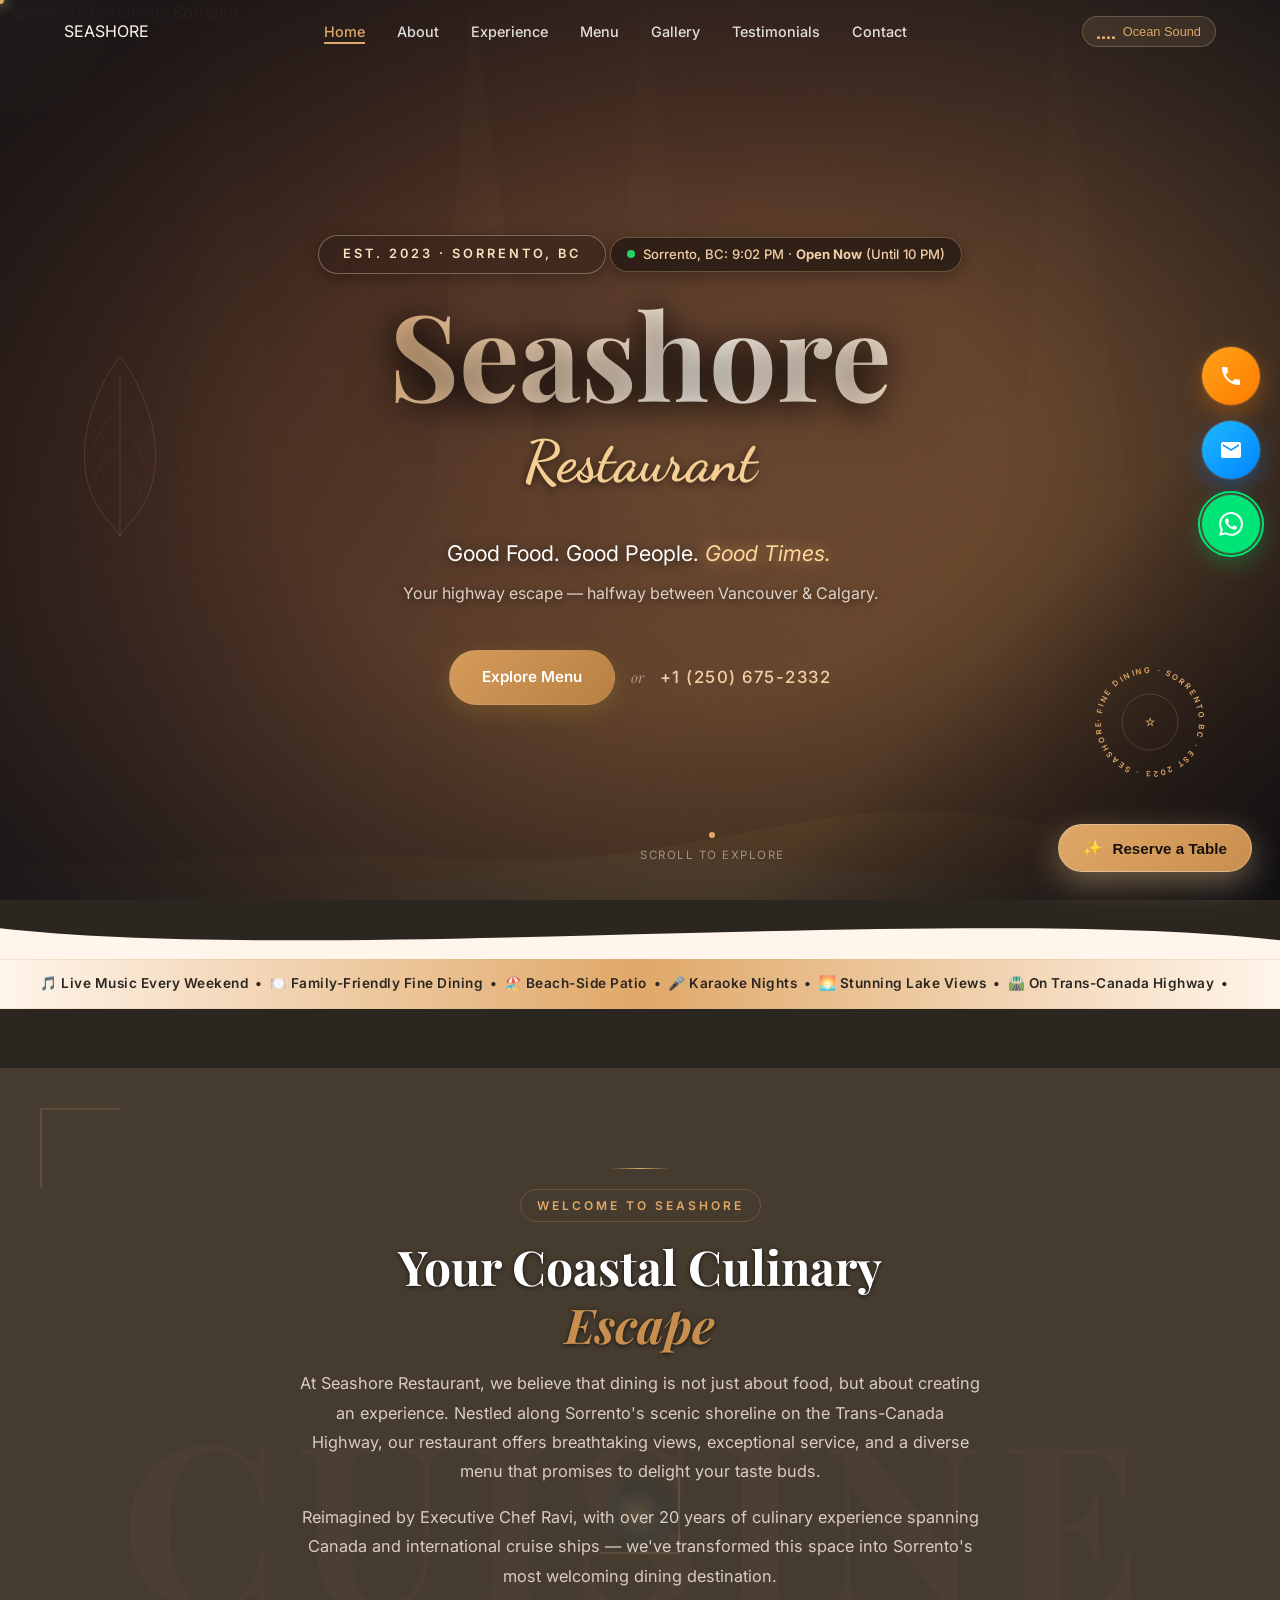
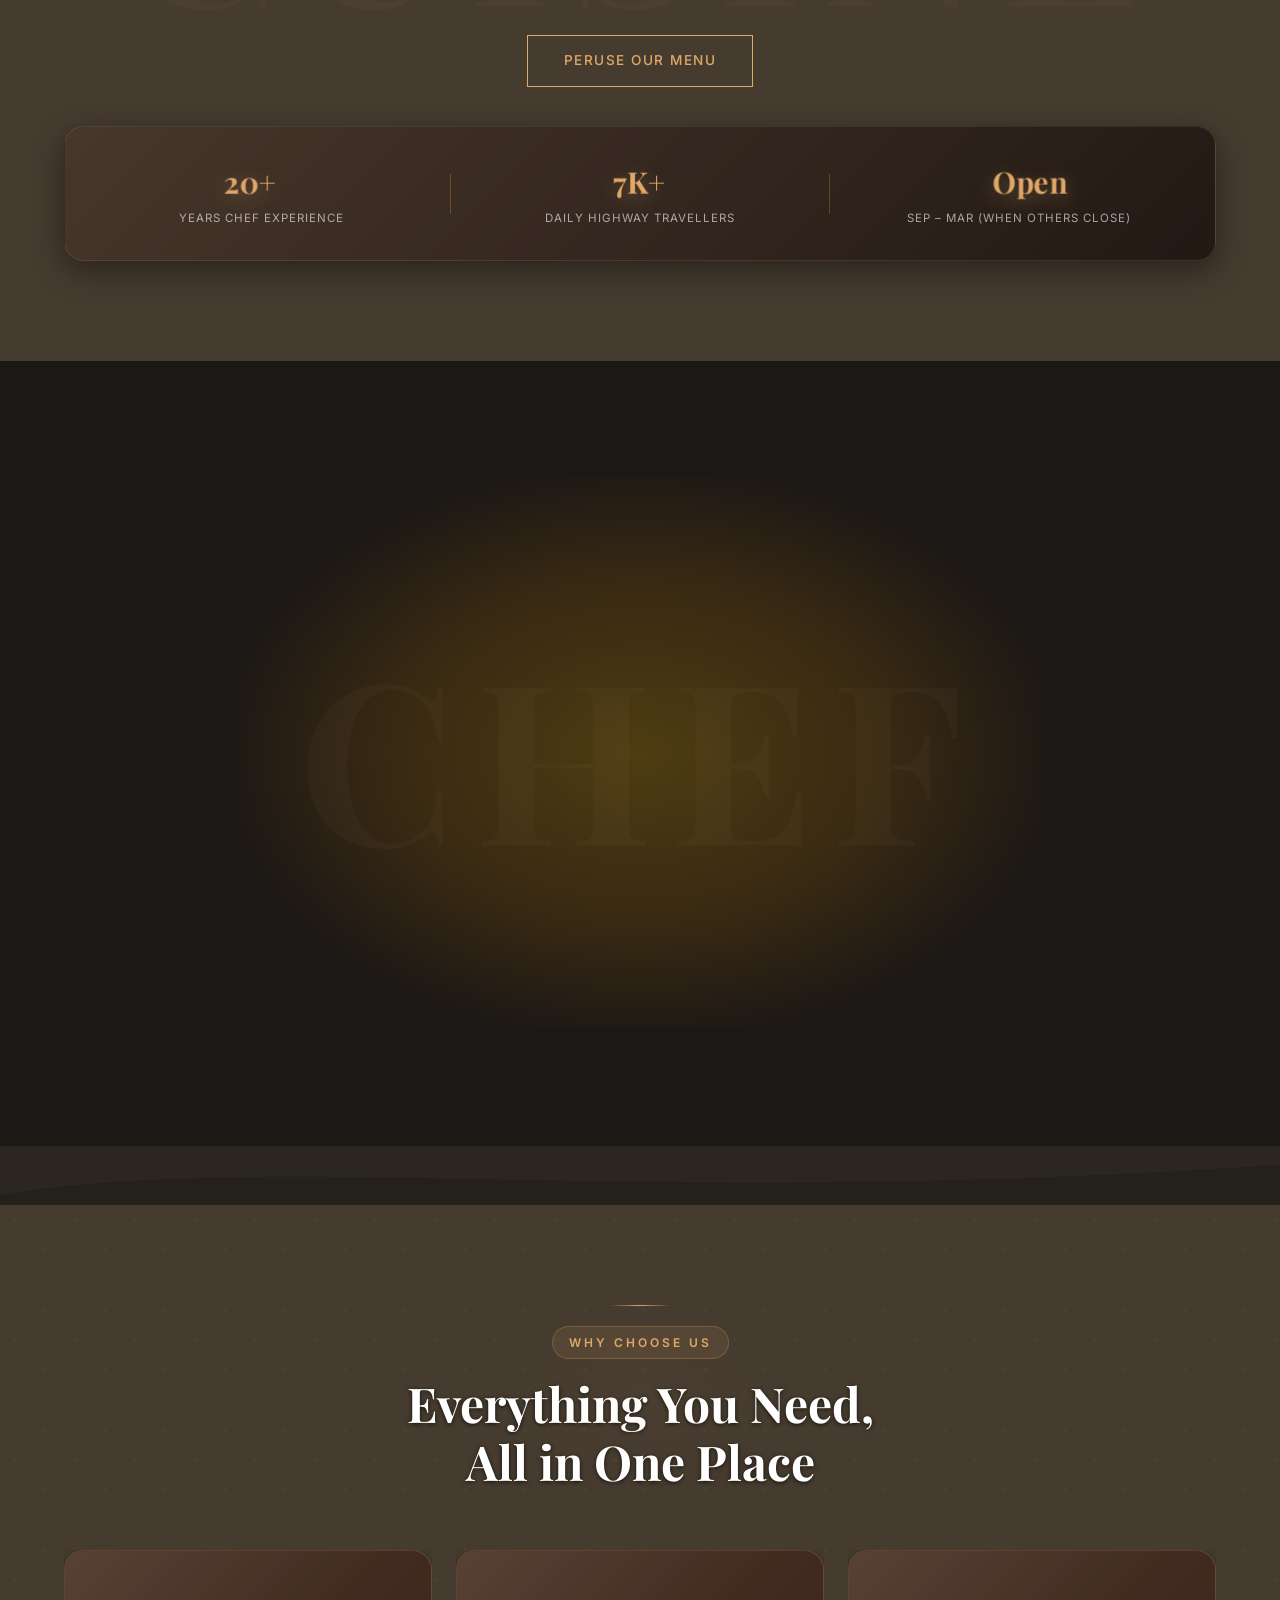
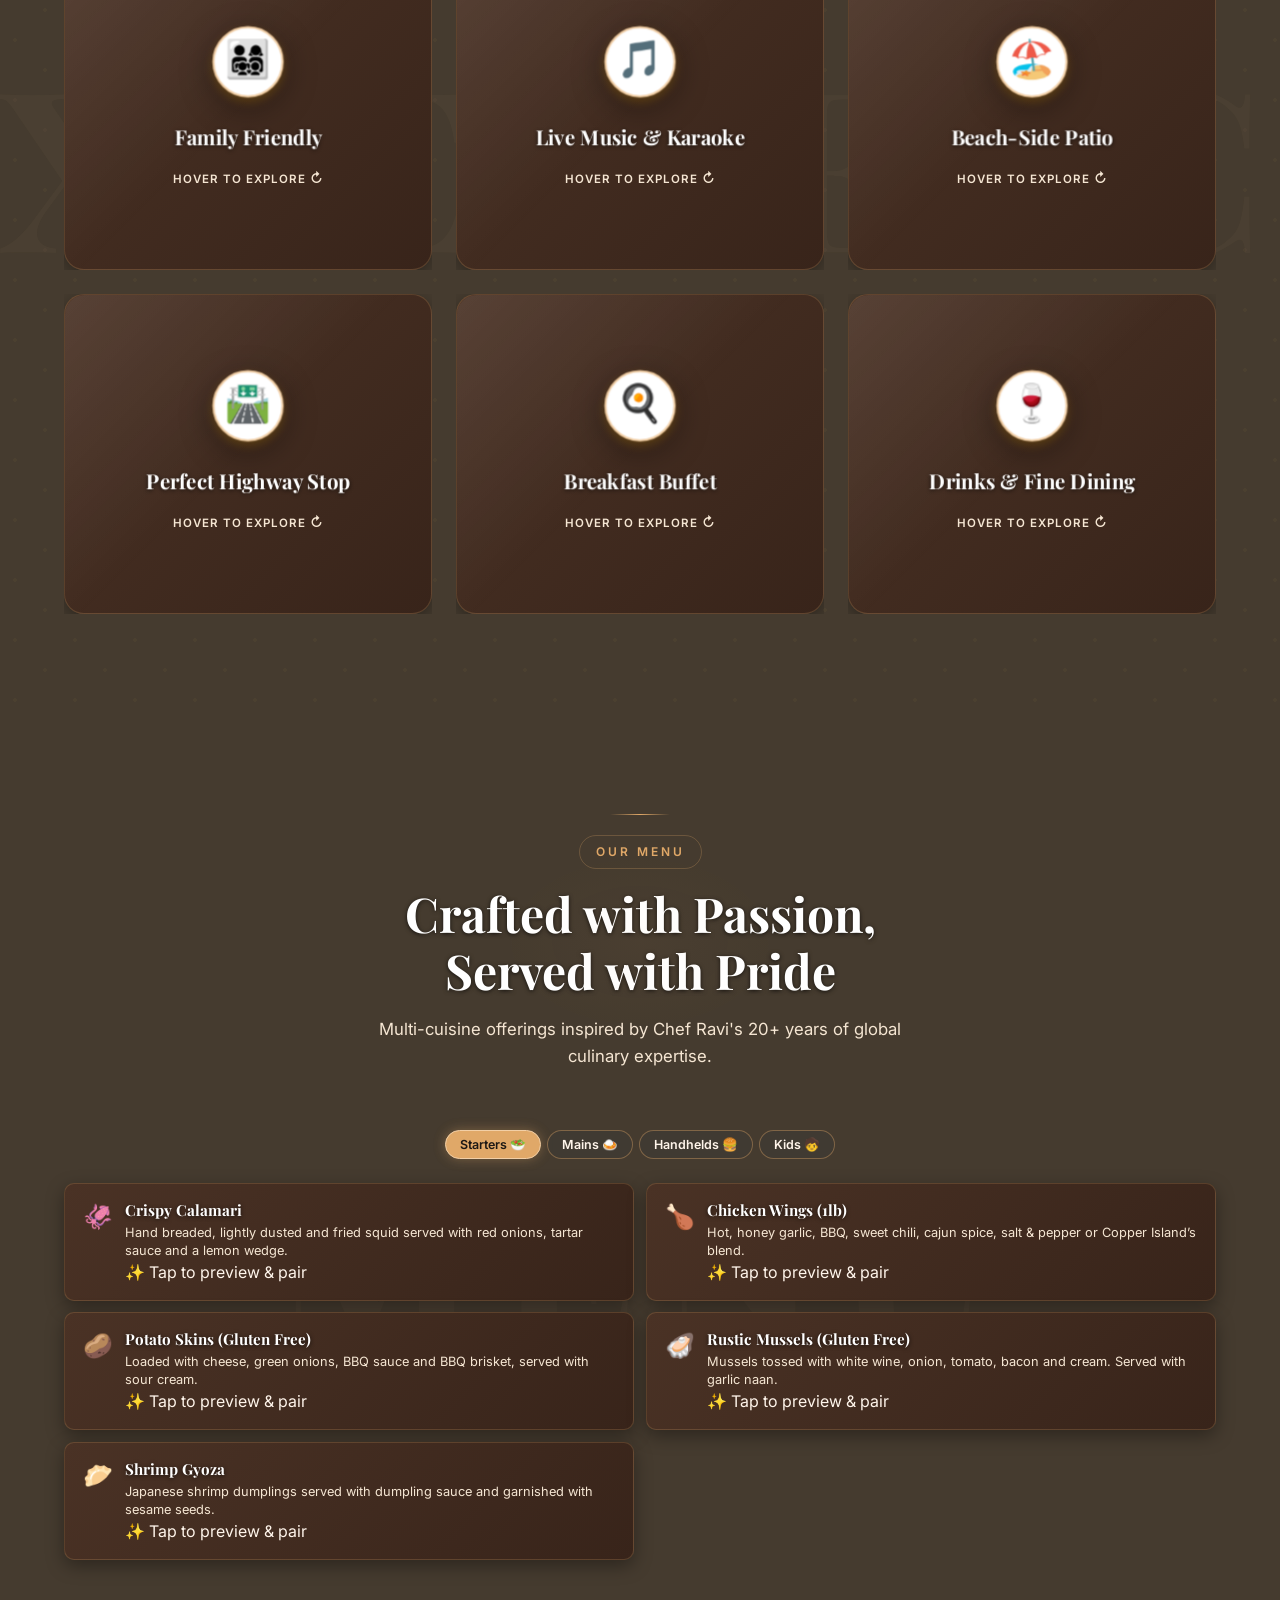
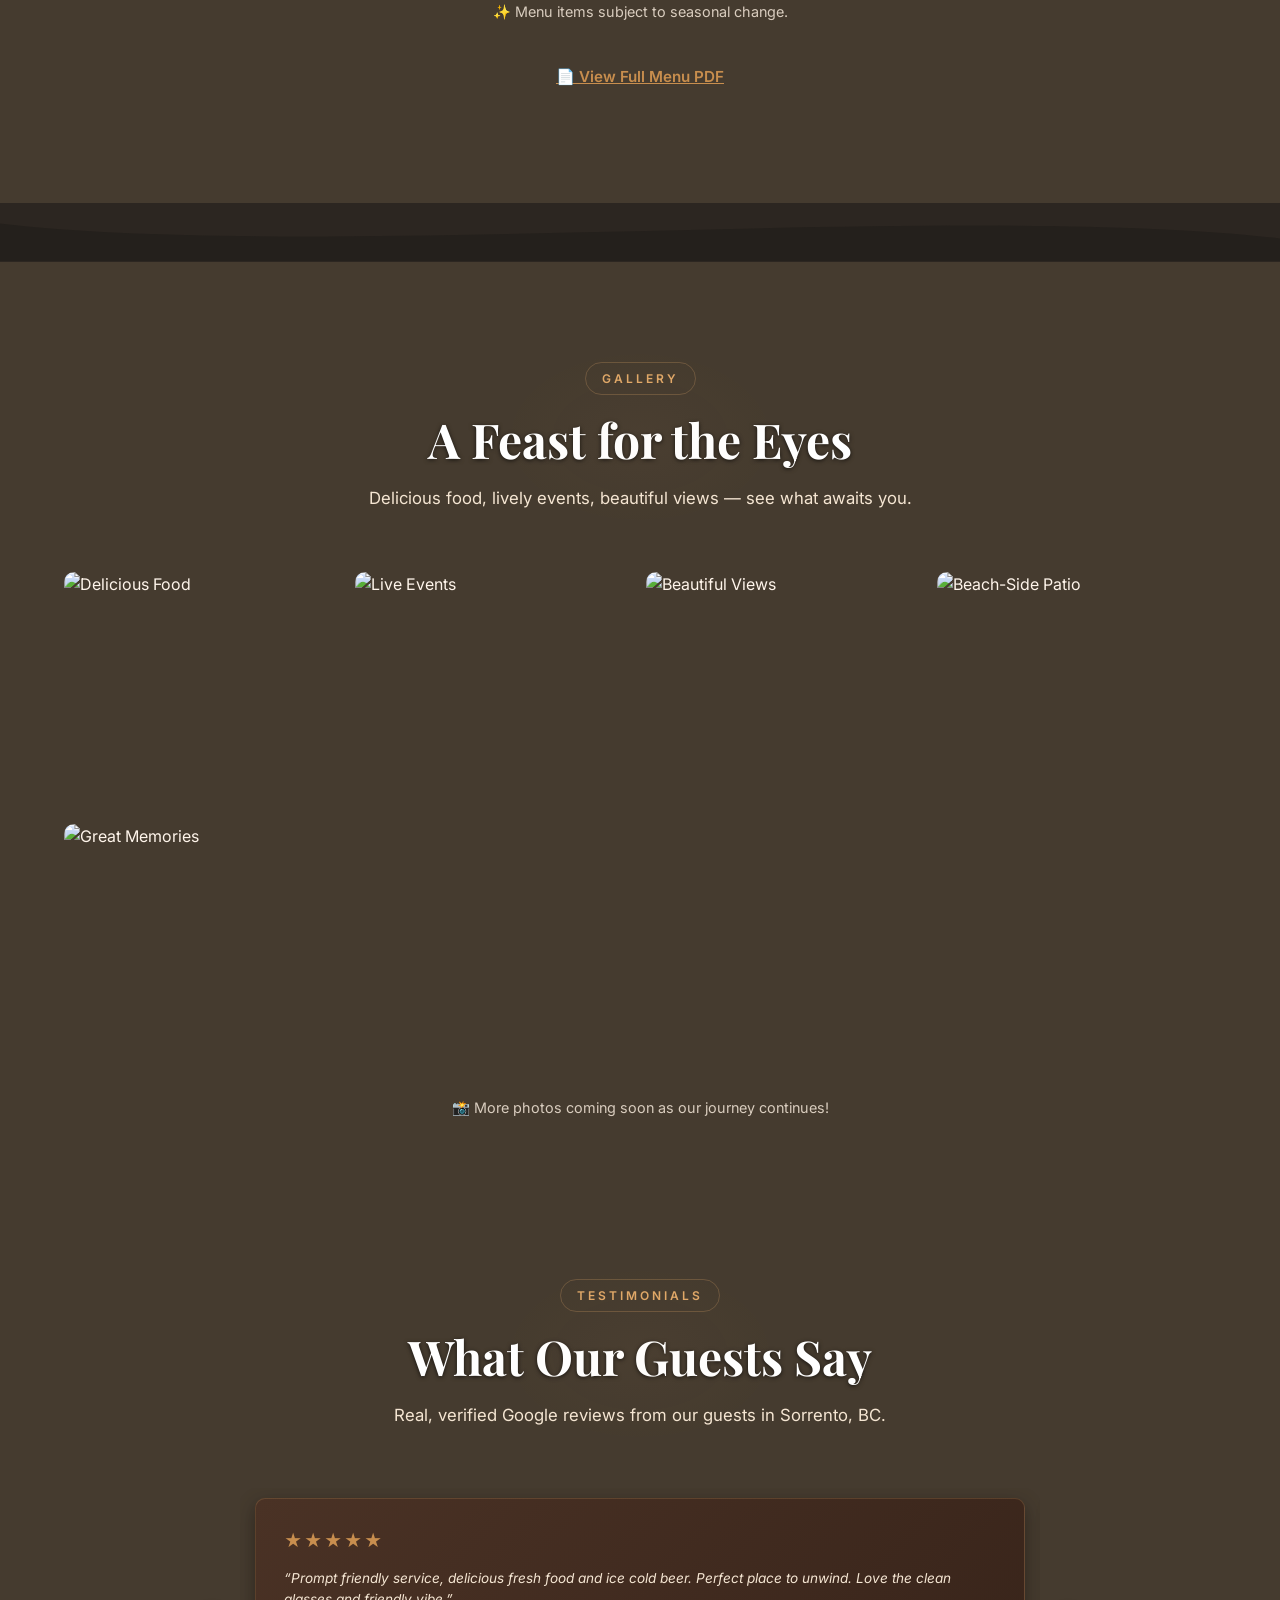
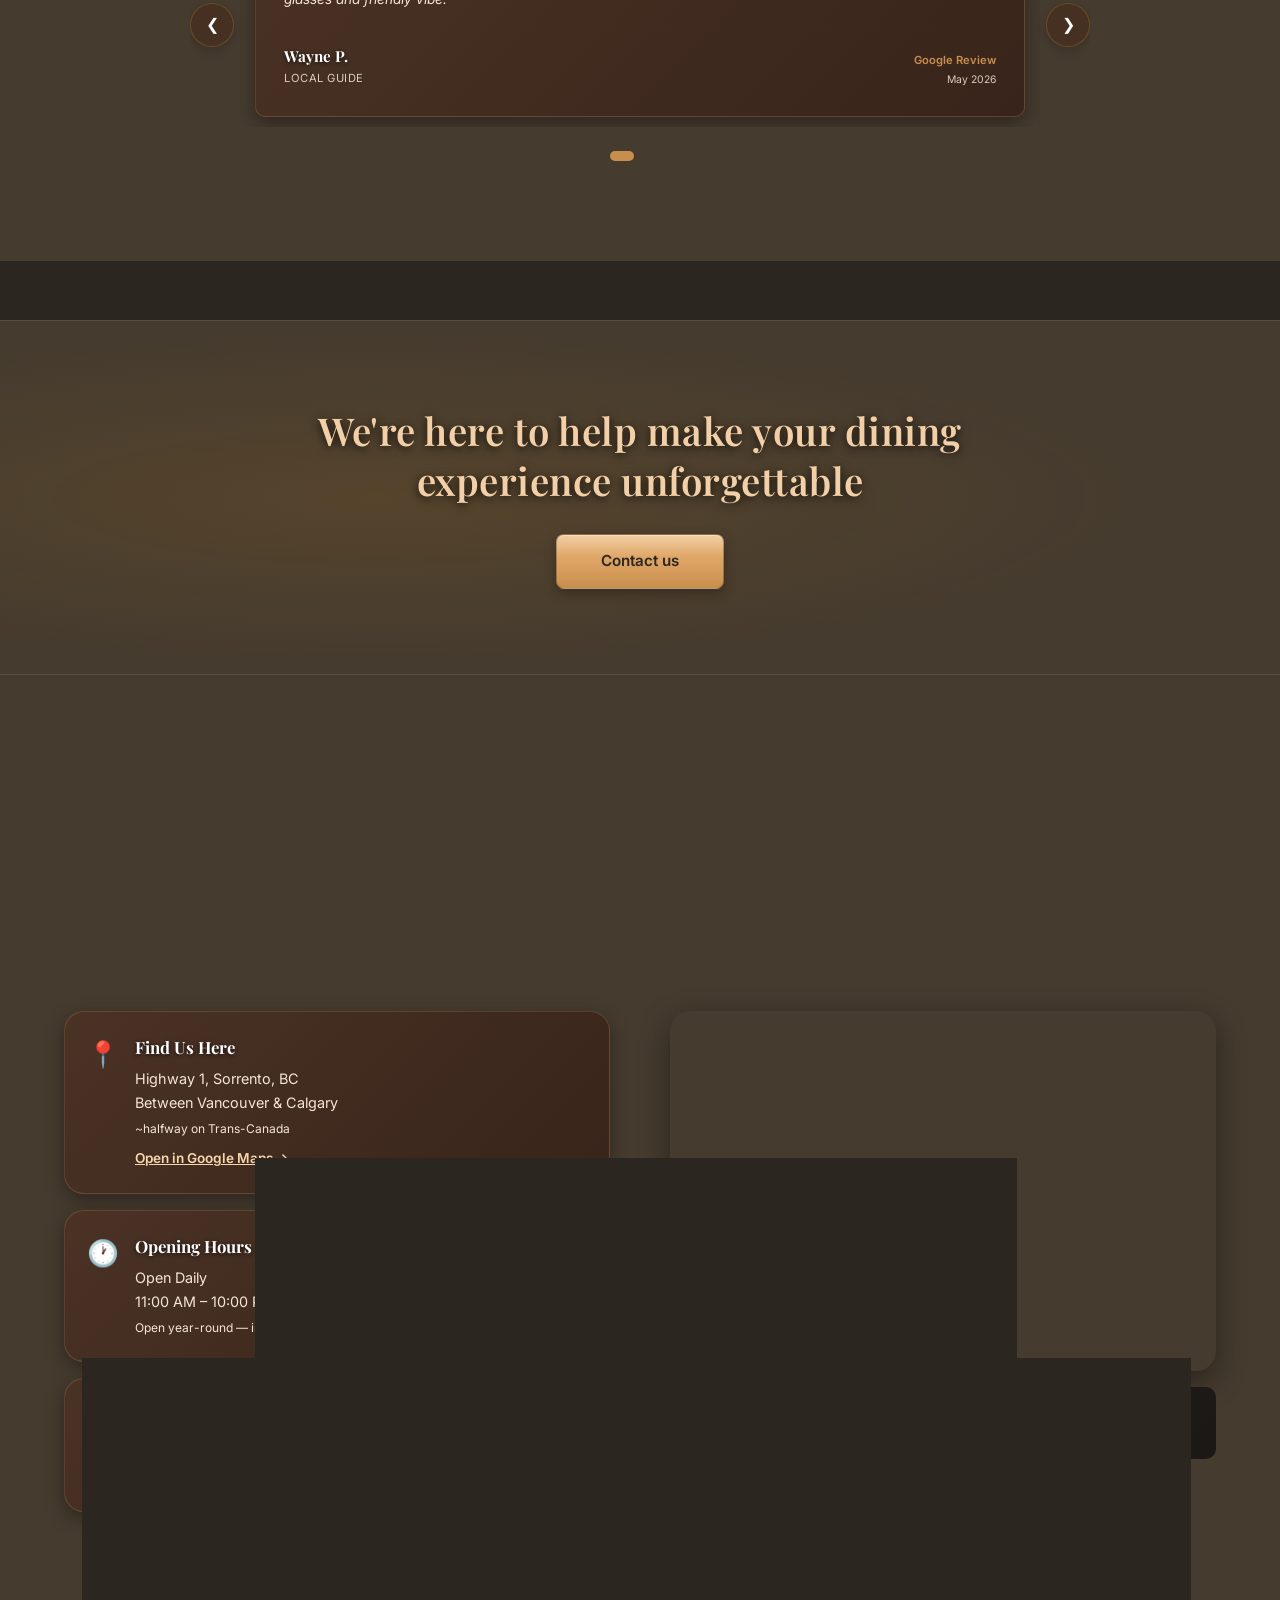
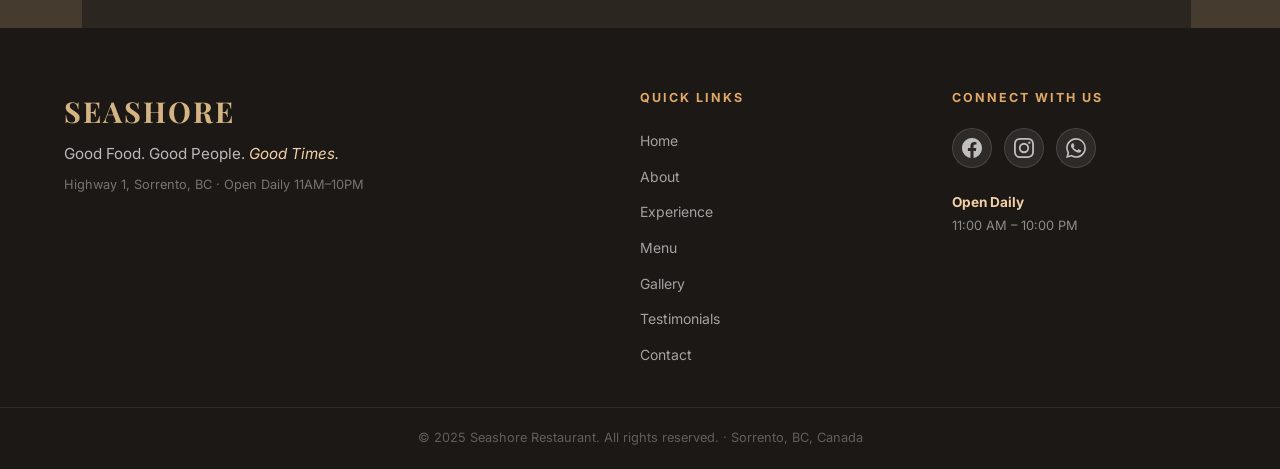
==== commit f26b7c98: "Update index.html formatting and contact links" ====
--- a/index.html
+++ b/index.html
@@ -1,716 +1,780 @@
-<!DOCTYPE html>
-<html lang="en">
-<head>
-  <meta charset="UTF-8" />
-  <meta name="viewport" content="width=device-width, initial-scale=1.0" />
-  <title>Seashore Restaurant | Fine Dining in Sorrento, BC</title>
-  <meta name="description" content="Seashore Restaurant — Sorrento BC's premier family-friendly fine dining restaurant on the Trans-Canada Highway. Great food, live music, beach-side patio and stunning lake views. Halfway between Vancouver & Calgary." />
-  <meta name="keywords" content="Seashore Restaurant, Sorrento BC restaurant, fine dining Trans-Canada, family restaurant BC, live music Sorrento, beach patio restaurant" />
-  <meta property="og:title" content="Seashore Restaurant | Fine Dining in Sorrento, BC" />
-  <meta property="og:description" content="Good Food. Good People. Good Times. The only full-service restaurant on the Trans-Canada Highway between Vancouver & Calgary." />
-  <meta property="og:type" content="website" />
-  <meta property="og:url" content="https://shoreline-social-luxury.surge.sh/" />
-  <meta property="og:image" content="https://shoreline-social-sorrento.surge.sh/hero-bg.png" />
-  <meta property="og:image:width" content="1200" />
-  <meta property="og:image:height" content="630" />
-  <meta property="og:image:alt" content="Seashore Restaurant — Fine Dining in Sorrento, BC" />
-  <meta property="og:site_name" content="Seashore Restaurant" />
-  <meta name="twitter:card" content="summary_large_image" />
-  <meta name="twitter:title" content="Seashore Restaurant | Fine Dining in Sorrento, BC" />
-  <meta name="twitter:description" content="Good Food. Good People. Good Times. The only full-service restaurant on the Trans-Canada Highway between Vancouver & Calgary." />
-  <meta name="twitter:image" content="https://shoreline-social-sorrento.surge.sh/hero-bg.png" />
-  <link rel="icon" type="image/svg+xml" href="https://shoreline-social-sorrento.surge.sh/favicon.svg" />
-  <link rel="preconnect" href="https://fonts.googleapis.com" />
-  <link rel="preconnect" href="https://fonts.gstatic.com" crossorigin />
-  <link href="https://fonts.googleapis.com/css2?family=Playfair+Display:ital,wght@0,400;0,600;0,700;1,400;1,600&family=Inter:wght@300;400;500;600&family=Dancing+Script:wght@600;700&display=swap" rel="stylesheet" />
-  <link rel="stylesheet" href="style.css?v=20260806_coffee_v3" />
-</head>
-<body>
-
-  <!-- ===== PAGE LOADER ===== -->
-  <div id="pageLoader" class="page-loader">
-    <div class="loader-inner">
-      <div class="loader-ring"></div>
-      <div class="loader-ring"></div>
-      <div class="loader-ring"></div>
-      <span class="loader-text">Seashore</span>
-    </div>
-  </div>
-
-  <!-- ===== SCROLL PROGRESS BAR ===== -->
-  <div id="scrollProgress" class="scroll-progress"></div>
-
-  <!-- ===== CURSOR GLOW ===== -->
-  <div id="cursorGlow" class="cursor-glow"></div>
-  <div id="cursorDot" class="cursor-dot"></div>
-
-  <!-- ===== AMBIENT BACKGROUND ORBS & OCEAN BUBBLES ===== -->
-  <div class="ambient-orbs" aria-hidden="true">
-    <div class="orb orb-1"></div>
-    <div class="orb orb-2"></div>
-    <div class="orb orb-3"></div>
-  </div>
-  <div id="oceanBubbles" class="ocean-bubbles-container" aria-hidden="true"></div>
-
-  <!-- ===== NAVIGATION ===== -->
-  <nav id="navbar" class="navbar">
-    <div class="nav-container">
-      <a href="#hero" class="nav-logo">
-        <img src="https://shoreline-social-sorrento.surge.sh/logo-circular.png" alt="Seashore Restaurant Logo" class="logo-img" />
-      </a>
-      <ul class="nav-links" id="navLinks">
-        <li><a href="#hero" class="nav-link">Home</a></li>
-        <li><a href="#about" class="nav-link">About</a></li>
-        <li><a href="#experience" class="nav-link">Experience</a></li>
-        <li><a href="#menu" class="nav-link">Menu</a></li>
-        <li><a href="#gallery" class="nav-link">Gallery</a></li>
-        <li><a href="#testimonials" class="nav-link">Testimonials</a></li>
-        <li><a href="#contact" class="nav-link">Contact</a></li>
-      </ul>
-      <button id="audioToggle" class="audio-toggle-btn" aria-label="Toggle Ocean Ambient Sound" title="Toggle Coastal Shoreline Sound">
-        <div class="eq-bars">
-          <span></span><span></span><span></span><span></span>
-        </div>
-        <span class="audio-label">Ocean Sound</span>
-      </button>
-      <button class="hamburger" id="hamburger" aria-label="Toggle menu">
-        <span></span><span></span><span></span>
-      </button>
-    </div>
-  </nav>
-
-  <!-- ===== HERO ===== -->
-  <section id="hero" class="hero">
-    <canvas id="heroCanvas" class="hero-canvas"></canvas>
-    <div class="hero-bg"></div>
-    <img src="https://shoreline-social-sorrento.surge.sh/hero-bg.png" alt="Seashore Restaurant" class="hero-poster-img" />
-    <div class="hero-content">
-      <div class="hero-badge">Est. 2023 · Sorrento, BC</div>
-      <div class="sorrento-status-badge" id="sorrentoStatusBadge">
-        <span class="status-pulse"></span>
-        <span id="sorrentoStatusText">Sorrento, BC · Live</span>
-      </div>
-      <h1 class="hero-title">
-        <span class="hero-title-main gold-shimmer-text">Seashore</span>
-        <span class="hero-title-sub">Restaurant</span>
-      </h1>
-      <p class="hero-tagline">Good Food. Good People. <em>Good Times.</em></p>
-      <p class="hero-sub">Your highway escape — halfway between Vancouver &amp; Calgary.</p>
-      <div class="hero-actions">
-        <a href="#menu" class="btn btn-gold" id="heroMenuBtn">Explore Menu</a>
-        <span class="hero-or">or</span>
-        <a href="tel:+12506752332" class="hero-phone">+1 (250) 675-2332</a>
-      </div>
-    </div>
-    <div class="hero-scroll">
-      <div class="scroll-dot"></div>
-      <span>Scroll to explore</span>
-    </div>
-
-    <!-- Rotating Seal Badge -->
-    <div class="hero-seal" aria-hidden="true">
-      <svg viewBox="0 0 200 200" width="140" height="140">
-        <defs>
-          <path id="sealCircle" d="M100,100 m-70,0 a70,70 0 1,1 140,0 a70,70 0 1,1 -140,0" />
-        </defs>
-        <text class="seal-text">
-          <textPath href="#sealCircle" startOffset="0%">
-            · FINE DINING · SORRENTO BC · EST 2023 · SEASHORE ·
-          </textPath>
-        </text>
-        <circle cx="100" cy="100" r="40" fill="none" stroke="rgba(212,180,131,0.3)" stroke-width="1" />
-        <text x="100" y="105" text-anchor="middle" fill="var(--gold)" font-family="'Playfair Display', serif" font-size="16" font-weight="700">☆</text>
-      </svg>
-    </div>
-
-    <!-- Decorative Gold Leaf SVG -->
-    <div class="hero-leaf" aria-hidden="true">
-      <svg width="120" height="200" viewBox="0 0 120 200" fill="none" xmlns="http://www.w3.org/2000/svg">
-        <path d="M60 10 C60 10, 20 60, 25 120 C28 160, 55 180, 60 190 C65 180, 92 160, 95 120 C100 60, 60 10, 60 10Z" stroke="var(--gold)" stroke-width="1" fill="none" opacity="0.3"/>
-        <path d="M60 30 L60 190" stroke="var(--gold)" stroke-width="0.8" opacity="0.4"/>
-        <path d="M60 60 C60 60, 40 80, 35 100" stroke="var(--gold)" stroke-width="0.6" fill="none" opacity="0.25"/>
-        <path d="M60 80 C60 80, 80 100, 85 115" stroke="var(--gold)" stroke-width="0.6" fill="none" opacity="0.25"/>
-        <path d="M60 100 C60 100, 38 115, 35 135" stroke="var(--gold)" stroke-width="0.6" fill="none" opacity="0.25"/>
-        <path d="M60 120 C60 120, 82 135, 80 150" stroke="var(--gold)" stroke-width="0.6" fill="none" opacity="0.25"/>
-      </svg>
-    </div>
-  </section>
-
-  <!-- Wave divider: Hero → Announcement -->
-  <div class="wave-divider wave-divider--dark" aria-hidden="true">
-    <svg viewBox="0 0 1440 100" preserveAspectRatio="none">
-      <path d="M0,40 C360,100 1080,0 1440,60 L1440,100 L0,100 Z" fill="currentColor"/>
-    </svg>
-  </div>
-
-  <!-- ===== ANNOUNCEMENT BANNER ===== -->
-  <div class="announcement-bar">
-    <div class="announcement-track">
-      <span>🎵 Live Music Every Weekend &nbsp;•&nbsp; 🍽️ Family-Friendly Fine Dining &nbsp;•&nbsp; 🏖️ Beach-Side Patio &nbsp;•&nbsp; 🎤 Karaoke Nights &nbsp;•&nbsp; 🌅 Stunning Lake Views &nbsp;•&nbsp; 🛣️ On Trans-Canada Highway &nbsp;•&nbsp;</span>
-      <span aria-hidden="true">🎵 Live Music Every Weekend &nbsp;•&nbsp; 🍽️ Family-Friendly Fine Dining &nbsp;•&nbsp; 🏖️ Beach-Side Patio &nbsp;•&nbsp; 🎤 Karaoke Nights &nbsp;•&nbsp; 🌅 Stunning Lake Views &nbsp;•&nbsp; 🛣️ On Trans-Canada Highway &nbsp;•&nbsp;</span>
-    </div>
-  </div>
-
-  <!-- Wave divider: Announcement → About -->
-  <div class="wave-divider wave-divider--cream" aria-hidden="true">
-    <svg viewBox="0 0 1440 80" preserveAspectRatio="none">
-      <path d="M0,20 C480,80 960,0 1440,50 L1440,80 L0,80 Z" fill="currentColor"/>
-    </svg>
-  </div>
-
-  <!-- ===== ABOUT ===== -->
-  <section id="about" class="section about-section">
-    <div class="watermark-text" aria-hidden="true">CUISINE</div>
-    <div class="container">
-      <div class="about-editorial" data-reveal>
-        <!-- Thin gold divider line -->
-        <div class="gold-divider"><span></span></div>
-        <div class="section-tag">Welcome to Seashore</div>
-        <h2 class="section-title">Your Coastal Culinary<br /><em>Escape</em></h2>
-        <p class="about-desc">At Seashore Restaurant, we believe that dining is not just about food, but about creating an experience. Nestled along Sorrento's scenic shoreline on the Trans-Canada Highway, our restaurant offers breathtaking views, exceptional service, and a diverse menu that promises to delight your taste buds.</p>
-        <p class="about-desc">Reimagined by Executive Chef Ravi, with over 20 years of culinary experience spanning Canada and international cruise ships — we've transformed this space into Sorrento's most welcoming dining destination.</p>
-        <a href="#menu" class="btn btn-outline-editorial">Peruse our Menu</a>
-      </div>
-    </div>
-
-    <!-- Stats Row -->
-    <div class="container">
-      <div class="about-stats-editorial" data-reveal>
-        <div class="stat-item">
-          <span class="stat-num">20+</span>
-          <span class="stat-label">Years Chef Experience</span>
-        </div>
-        <div class="stat-divider"></div>
-        <div class="stat-item">
-          <span class="stat-num">7K+</span>
-          <span class="stat-label">Daily Highway Travellers</span>
-        </div>
-        <div class="stat-divider"></div>
-        <div class="stat-item">
-          <span class="stat-num">Open</span>
-          <span class="stat-label">Sep – Mar (When others close)</span>
-        </div>
-      </div>
-    </div>
-  </section>
-
-  <!-- ===== CHEF'S WORDS ===== -->
-  <section id="chef" class="section chef-section">
-    <div class="watermark-text" aria-hidden="true">CHEF</div>
-    <div class="container">
-      <div class="chef-content-centered" data-reveal>
-        <div class="gold-divider"><span></span></div>
-        <div class="section-tag">Our Philosophy</div>
-        <h2 class="section-title chef-title">Chef's<br /><em>Words</em></h2>
-        <p class="chef-quote">"Depending on the day of your visit to the restaurant, you will experience one of our creations."</p>
-        <p class="chef-desc">Every plate that leaves our kitchen tells a story — of fresh ingredients, bold flavours, and 20+ years of culinary mastery across continents. At Seashore, Chef Ravi blends international techniques with local Canadian ingredients to create dining experiences that are both refined and soulful.</p>
-        <div class="chef-signature">
-          <span class="signature-text">Chef Ravi</span>
-          <span class="signature-role">Executive Chef</span>
-        </div>
-      </div>
-    </div>
-  </section>
-
-  <!-- Wave divider: About → Experience -->
-  <div class="wave-divider wave-divider--exp" aria-hidden="true">
-    <svg viewBox="0 0 1440 80" preserveAspectRatio="none">
-      <path d="M0,60 C320,0 720,80 1440,20 L1440,80 L0,80 Z" fill="currentColor"/>
-    </svg>
-  </div>
-
-  <!-- ===== EXPERIENCE PILLARS ===== -->
-  <section id="experience" class="section experience-section">
-    <div class="watermark-text" aria-hidden="true">EXPERIENCE</div>
-    <div class="exp-bg-pattern"></div>
-    <div class="container">
-      <div class="section-header" data-reveal>
-        <div class="gold-divider"><span></span></div>
-        <div class="section-tag">Why Choose Us</div>
-        <h2 class="section-title">Everything You Need,<br />All in One Place</h2>
-      </div>
-      <div class="pillars-grid">
-        <div class="pillar-card-container" data-reveal style="transition-delay: 0s;">
-          <div class="pillar-card">
-            <div class="pillar-card-front">
-              <div class="pillar-icon">👨‍👩‍👧‍👦</div>
-              <h3>Family Friendly</h3>
-              <div class="flip-hint">Hover to explore</div>
-            </div>
-            <div class="pillar-card-back">
-              <h3>Family Friendly</h3>
-              <p>Everyone is welcome — from toddlers to grandparents. A warm, inclusive space for the whole family to enjoy.</p>
-            </div>
-          </div>
-        </div>
-        <div class="pillar-card-container" data-reveal style="transition-delay: 0.08s;">
-          <div class="pillar-card">
-            <div class="pillar-card-front">
-              <div class="pillar-icon">🎵</div>
-              <h3>Live Music & Karaoke</h3>
-              <div class="flip-hint">Hover to explore</div>
-            </div>
-            <div class="pillar-card-back">
-              <h3>Live Music & Karaoke</h3>
-              <p>Good vibes every weekend with live bands, local artists, and karaoke nights — promoted to all surrounding communities.</p>
-            </div>
-          </div>
-        </div>
-        <div class="pillar-card-container" data-reveal style="transition-delay: 0.16s;">
-          <div class="pillar-card">
-            <div class="pillar-card-front">
-              <div class="pillar-icon">🏖️</div>
-              <h3>Beach-Side Patio</h3>
-              <div class="flip-hint">Hover to explore</div>
-            </div>
-            <div class="pillar-card-back">
-              <h3>Beach-Side Patio</h3>
-              <p>Relax, unwind, and enjoy the breathtaking lakeside views from our stunning outdoor beach patio.</p>
-            </div>
-          </div>
-        </div>
-        <div class="pillar-card-container" data-reveal style="transition-delay: 0.24s;">
-          <div class="pillar-card">
-            <div class="pillar-card-front">
-              <div class="pillar-icon">🛣️</div>
-              <h3>Perfect Highway Stop</h3>
-              <div class="flip-hint">Hover to explore</div>
-            </div>
-            <div class="pillar-card-back">
-              <h3>Perfect Highway Stop</h3>
-              <p>Perfectly located on the Trans-Canada Highway — the only full-service restaurant within ~50 km between Vancouver & Calgary.</p>
-            </div>
-          </div>
-        </div>
-        <div class="pillar-card-container" data-reveal style="transition-delay: 0.32s;">
-          <div class="pillar-card">
-            <div class="pillar-card-front">
-              <div class="pillar-icon">🍳</div>
-              <h3>Breakfast Buffet</h3>
-              <div class="flip-hint">Hover to explore</div>
-            </div>
-            <div class="pillar-card-back">
-              <h3>Breakfast Buffet</h3>
-              <p>Start your day right with our hearty breakfast buffet — the perfect fuel stop for highway travellers and locals alike.</p>
-            </div>
-          </div>
-        </div>
-        <div class="pillar-card-container" data-reveal style="transition-delay: 0.4s;">
-          <div class="pillar-card">
-            <div class="pillar-card-front">
-              <div class="pillar-icon">🍷</div>
-              <h3>Drinks & Fine Dining</h3>
-              <div class="flip-hint">Hover to explore</div>
-            </div>
-            <div class="pillar-card-back">
-              <h3>Drinks & Fine Dining</h3>
-              <p>A curated selection of beverages alongside a multi-cuisine menu crafted by a world-class executive chef.</p>
-            </div>
-          </div>
-        </div>
-      </div>
-    </div>
-  </section>
-
-  <!-- ===== MENU ===== -->
-  <section id="menu" class="section menu-section">
-    <div class="watermark-text" aria-hidden="true">MENU</div>
-    <div class="container">
-      <div class="section-header" data-reveal>
-        <div class="gold-divider"><span></span></div>
-        <div class="section-tag">Our Menu</div>
-        <h2 class="section-title">Crafted with Passion,<br />Served with Pride</h2>
-        <p class="section-sub">Multi-cuisine offerings inspired by Chef Ravi's 20+ years of global culinary expertise.</p>
-      </div>
-
-      <div class="menu-tabs" data-reveal>
-        <button class="menu-tab active" data-tab="Starters">Starters 🥗</button>
-        <button class="menu-tab" data-tab="Mains">Mains 🍛</button>
-        <button class="menu-tab" data-tab="Handhelds">Handhelds 🍔</button>
-        <button class="menu-tab" data-tab="Kids">Kids 🧒</button>
-      </div>
-
-      <div class="kids-menu-banner" id="kidsMenuBanner" data-reveal style="display: none;">
-        <span>👨‍👩‍👧‍👦</span>
-        <div>
-          <strong>Little Ones Welcome!</strong>
-          <p>Specially crafted smaller portions for our younger guests — made with the same love and quality.</p>
-        </div>
-      </div>
-
-      <div class="menu-grid" id="menuGrid" data-reveal>
-        <!-- Rendered via JS -->
-      </div>
-
-      <div class="menu-note" data-reveal>
-        <p>✨ Menu items subject to seasonal change.</p>
-        <div class="menu-action-btns">
-          <a href="menu.html" target="_blank" class="btn btn-primary" id="menuPdfBtn">📄 View Full Menu PDF</a>
-        </div>
-      </div>
-    </div>
-  </section>
-
-  <!-- Wave divider: Menu → Gallery -->
-  <div class="wave-divider wave-divider--gallery" aria-hidden="true">
-    <svg viewBox="0 0 1440 80" preserveAspectRatio="none">
-      <path d="M0,30 C360,80 1080,0 1440,50 L1440,80 L0,80 Z" fill="currentColor"/>
-    </svg>
-  </div>
-
-  <!-- ===== GALLERY ===== -->
-  <section id="gallery" class="section gallery-section">
-    <div class="container">
-      <div class="section-header" data-reveal>
-        <div class="section-tag">Gallery</div>
-        <h2 class="section-title">A Feast for the Eyes</h2>
-        <p class="section-sub">Delicious food, lively events, beautiful views — see what awaits you.</p>
-      </div>
-    </div>
-    <div class="gallery-mosaic" data-reveal>
-      <div class="gallery-item gallery-large">
-        <div class="gallery-overlay"><span>Delicious Food</span></div>
-        <img src="https://shoreline-social-sorrento.surge.sh/gallery-food.png" alt="Delicious Food" class="gallery-img" />
-      </div>
-      <div class="gallery-item">
-        <div class="gallery-overlay"><span>Live Events</span></div>
-        <img src="https://shoreline-social-sorrento.surge.sh/gallery-music.png" alt="Live Events" class="gallery-img" />
-      </div>
-      <div class="gallery-item">
-        <div class="gallery-overlay"><span>Beautiful Views</span></div>
-        <img src="https://shoreline-social-sorrento.surge.sh/gallery-lakeview.png" alt="Beautiful Views" class="gallery-img" />
-      </div>
-      <div class="gallery-item gallery-wide">
-        <div class="gallery-overlay"><span>Beach-Side Patio</span></div>
-        <img src="https://shoreline-social-sorrento.surge.sh/gallery-patio.png" alt="Beach-Side Patio" class="gallery-img" />
-      </div>
-      <div class="gallery-item">
-        <div class="gallery-overlay"><span>Great Memories</span></div>
-        <img src="https://shoreline-social-sorrento.surge.sh/gallery-memories.png" alt="Great Memories" class="gallery-img" />
-      </div>
-    </div>
-    <div class="gallery-cta" data-reveal>
-      <p>📸 More photos coming soon as our journey continues!</p>
-    </div>
-  </section>
-
-  <!-- ===== TESTIMONIALS ===== -->
-  <section id="testimonials" class="section testimonials-section">
-    <div class="container">
-      <div class="section-header" data-reveal>
-        <div class="section-tag">Testimonials</div>
-        <h2 class="section-title">What Our Guests Say</h2>
-        <p class="section-sub">Real, verified Google reviews from our guests in Sorrento, BC.</p>
-      </div>
-      <div class="testimonials-container" data-reveal>
-        <button class="testimonials-prev" id="prevTestimonial" aria-label="Previous review">&#10094;</button>
-        <div class="testimonials-wrapper">
-          <div class="testimonials-slider-track" id="testimonialTrack">
-            <div class="testimonial-slide">
-              <div class="testimonial-card">
-                <div class="testimonial-stars">
-                  <span class="star">★</span><span class="star">★</span><span class="star">★</span><span class="star">★</span><span class="star">★</span>
-                </div>
-                <p class="testimonial-text">&ldquo;Prompt friendly service, delicious fresh food and ice cold beer. Perfect place to unwind. Love the clean glasses and friendly vibe.&rdquo;</p>
-                <div class="testimonial-meta">
-                  <div>
-                    <h4 class="testimonial-author">Wayne P.</h4>
-                    <span class="testimonial-role">Local Guide</span>
-                  </div>
-                  <div class="testimonial-source-info">
-                    <span class="testimonial-source">Google Review</span>
-                    <span class="testimonial-date">May 2026</span>
-                  </div>
-                </div>
-              </div>
-            </div>
-            <div class="testimonial-slide">
-              <div class="testimonial-card">
-                <div class="testimonial-stars">
-                  <span class="star">★</span><span class="star">★</span><span class="star">★</span><span class="star">★</span><span class="star">★</span>
-                </div>
-                <p class="testimonial-text">&ldquo;Great local spot! The fish & chips are homemade and absolutely delicious, and the service was quick and very friendly. The view from the patio area is beautiful.&rdquo;</p>
-                <div class="testimonial-meta">
-                  <div>
-                    <h4 class="testimonial-author">Jennifer L.</h4>
-                    <span class="testimonial-role">Local Resident</span>
-                  </div>
-                  <div class="testimonial-source-info">
-                    <span class="testimonial-source">Google Review</span>
-                    <span class="testimonial-date">June 2026</span>
-                  </div>
-                </div>
-              </div>
-            </div>
-            <div class="testimonial-slide">
-              <div class="testimonial-card">
-                <div class="testimonial-stars">
-                  <span class="star">★</span><span class="star">★</span><span class="star">★</span><span class="star">★</span><span class="star">★</span>
-                </div>
-                <p class="testimonial-text">&ldquo;We stopped by on our road trip and had the Prime Rib dinner. It was excellent and cooked perfectly. Great selection of craft beers and a really clean, welcoming atmosphere.&rdquo;</p>
-                <div class="testimonial-meta">
-                  <div>
-                    <h4 class="testimonial-author">Robert H.</h4>
-                    <span class="testimonial-role">Highway Traveller</span>
-                  </div>
-                  <div class="testimonial-source-info">
-                    <span class="testimonial-source">Google Review</span>
-                    <span class="testimonial-date">June 2026</span>
-                  </div>
-                </div>
-              </div>
-            </div>
-          </div>
-        </div>
-        <button class="testimonials-next" id="nextTestimonial" aria-label="Next review">&#10095;</button>
-        <div class="testimonials-dots" id="testimonialDots"></div>
-      </div>
-    </div>
-  </section>
-
-  <!-- Wave divider: Testimonials → CTA -->
-  <div class="wave-divider wave-divider--cta" aria-hidden="true">
-    <svg viewBox="0 0 1440 80" preserveAspectRatio="none">
-      <path d="M0,50 C480,0 960,80 1440,30 L1440,80 L0,80 Z" fill="currentColor"/>
-    </svg>
-  </div>
-
-  <!-- ===== CALL TO ACTION BANNER ===== -->
-  <section class="cta-banner">
-    <div class="container cta-banner-content" data-reveal>
-      <h2>We're here to help make your dining experience unforgettable</h2>
-      <a href="#contact" class="btn-cta-banner">Contact us</a>
-    </div>
-  </section>
-
-  <!-- ===== CONTACT & HOURS ===== -->
-  <section id="contact" class="section contact-section">
-    <div class="container">
-      <div class="section-header" data-reveal>
-        <div class="section-tag">Find Us</div>
-        <h2 class="section-title">Come Say Hello</h2>
-        <p class="section-sub">We'd love to have you — whether you're passing through on the highway or exploring the local community.</p>
-      </div>
-      <div class="contact-grid">
-        <div class="contact-info" data-reveal>
-          <div class="contact-card highlighted">
-            <div class="contact-card-icon">📍</div>
-            <div>
-              <h4>Find Us Here</h4>
-              <p>Highway 1, Sorrento, BC<br />Between Vancouver &amp; Calgary<br /><small>~halfway on Trans-Canada</small></p>
-              <a href="https://maps.google.com/?q=Sorrento+BC+Highway+1" target="_blank" class="contact-link" id="mapsLink">Open in Google Maps →</a>
-            </div>
-          </div>
-          <div class="contact-card highlighted">
-            <div class="contact-card-icon">🕐</div>
-            <div>
-              <h4>Opening Hours</h4>
-              <p>Open Daily<br />11:00 AM – 10:00 PM<br /><small>Open year-round — including Sep–Mar when nearby restaurants close!</small></p>
-            </div>
-          </div>
-          <div class="contact-card highlighted">
-            <div class="contact-card-icon">📞</div>
-            <div>
-              <h4>Call Us</h4>
-              <p>+1 (250) 675-2332</p>
-              <a href="tel:+12506752332" class="contact-link" id="callLink">Tap to Call →</a>
-            </div>
-          </div>
-        </div>
-        <div class="contact-map" data-reveal>
-          <div class="map-embed">
-            <iframe
-              src="https://www.google.com/maps/embed?pb=!1m18!1m12!1m3!1d10000!2d-119.0263!3d50.8702!2m3!1f0!2f0!3f0!3m2!1i1024!2i768!4f13.1!3m3!1m2!1s0x537e7cbbb1b66f85%3A0xa0dbe2c8fa3f1fc1!2sSorrento%2C%20BC!5e0!3m2!1sen!2sca!4v1693000000000"
-              allowfullscreen=""
-              loading="lazy"
-              referrerpolicy="no-referrer-when-downgrade"
-              title="Seashore Restaurant location map"
-              id="googleMap">
-            </iframe>
-          </div>
-          <div class="map-highlight">
-            <span>📌</span>
-            <p>On the Trans-Canada Highway — look for us as you drive through Sorrento, BC!</p>
-          </div>
-        </div>
-      </div>
-    </div>
-  </section>
-
-  <!-- ===== FOOTER ===== -->
-  <footer class="footer">
-    <div class="footer-top">
-      <div class="container footer-inner">
-        <div class="footer-brand">
-          <img src="https://shoreline-social-sorrento.surge.sh/logo-circular.png" alt="Seashore Restaurant" class="footer-logo" />
-          <p class="footer-tagline">Good Food. Good People. <em>Good Times.</em></p>
-          <p class="footer-addr">Highway 1, Sorrento, BC · Open Daily 11AM–10PM</p>
-        </div>
-        <div class="footer-links">
-          <h5>Quick Links</h5>
-          <ul>
-            <li><a href="#hero">Home</a></li>
-            <li><a href="#about">About</a></li>
-            <li><a href="#experience">Experience</a></li>
-            <li><a href="#menu">Menu</a></li>
-            <li><a href="#gallery">Gallery</a></li>
-            <li><a href="#testimonials">Testimonials</a></li>
-            <li><a href="#contact">Contact</a></li>
-          </ul>
-        </div>
-        <div class="footer-social">
-          <h5>Connect With Us</h5>
-          <div class="social-icons">
-            <a href="#" class="social-icon" aria-label="Facebook" id="footerFacebook">
-              <svg width="20" height="20" viewBox="0 0 24 24" fill="currentColor"><path d="M24 12.073c0-6.627-5.373-12-12-12s-12 5.373-12 12c0 5.99 4.388 10.954 10.125 11.854v-8.385H7.078v-3.47h3.047V9.43c0-3.007 1.792-4.669 4.533-4.669 1.312 0 2.686.235 2.686.235v2.953H15.83c-1.491 0-1.956.925-1.956 1.874v2.25h3.328l-.532 3.47h-2.796v8.385C19.612 23.027 24 18.062 24 12.073z"/></svg>
-            </a>
-            <a href="#" class="social-icon" aria-label="Instagram" id="footerInstagram">
-              <svg width="20" height="20" viewBox="0 0 24 24" fill="currentColor"><path d="M12 2.163c3.204 0 3.584.012 4.85.07 3.252.148 4.771 1.691 4.919 4.919.058 1.265.069 1.645.069 4.849 0 3.205-.012 3.584-.069 4.849-.149 3.225-1.664 4.771-4.919 4.919-1.266.058-1.644.07-4.85.07-3.204 0-3.584-.012-4.849-.07-3.26-.149-4.771-1.699-4.919-4.92-.058-1.265-.07-1.644-.07-4.849 0-3.204.013-3.583.07-4.849.149-3.227 1.664-4.771 4.919-4.919 1.266-.057 1.645-.069 4.849-.069zM12 0C8.741 0 8.333.014 7.053.072 2.695.272.273 2.69.073 7.052.014 8.333 0 8.741 0 12c0 3.259.014 3.668.072 4.948.2 4.358 2.618 6.78 6.98 6.98C8.333 23.986 8.741 24 12 24c3.259 0 3.668-.014 4.948-.072 4.354-.2 6.782-2.618 6.979-6.98.059-1.28.073-1.689.073-4.948 0-3.259-.014-3.667-.072-4.947-.196-4.354-2.617-6.78-6.979-6.98C15.668.014 15.259 0 12 0zm0 5.838a6.162 6.162 0 100 12.324 6.162 6.162 0 000-12.324zM12 16a4 4 0 110-8 4 4 0 010 8zm6.406-11.845a1.44 1.44 0 100 2.881 1.44 1.44 0 000-2.881z"/></svg>
-            </a>
-            <a href="https://wa.me/12506752332" target="_blank" class="social-icon" aria-label="WhatsApp" id="footerWhatsApp">
-              <svg width="20" height="20" viewBox="0 0 24 24" fill="currentColor"><path d="M17.472 14.382c-.297-.149-1.758-.867-2.03-.967-.273-.099-.471-.148-.67.15-.197.297-.767.966-.94 1.164-.173.199-.347.223-.644.075-.297-.15-1.255-.463-2.39-1.475-.883-.788-1.48-1.761-1.653-2.059-.173-.297-.018-.458.13-.606.134-.133.298-.347.446-.52.149-.174.198-.298.298-.497.099-.198.05-.371-.025-.52-.075-.149-.669-1.612-.916-2.207-.242-.579-.487-.5-.669-.51-.173-.008-.371-.01-.57-.01-.198 0-.52.074-.792.372-.272.297-1.04 1.016-1.04 2.479 0 1.462 1.065 2.875 1.213 3.074.149.198 2.096 3.2 5.077 4.487.709.306 1.262.489 1.694.625.712.227 1.36.195 1.871.118.571-.085 1.758-.719 2.006-1.413.248-.694.248-1.289.173-1.413-.074-.124-.272-.198-.57-.347m-5.421 7.403h-.004a9.87 9.87 0 01-5.031-1.378l-.361-.214-3.741.982.998-3.648-.235-.374a9.86 9.86 0 01-1.51-5.26c.001-5.45 4.436-9.884 9.888-9.884 2.64 0 5.122 1.03 6.988 2.898a9.825 9.825 0 012.893 6.994c-.003 5.45-4.437 9.884-9.885 9.884m8.413-18.297A11.815 11.815 0 0012.05 0C5.495 0 .16 5.335.157 11.892c0 2.096.547 4.142 1.588 5.945L.057 24l6.305-1.654a11.882 11.882 0 005.683 1.448h.005c6.554 0 11.89-5.335 11.893-11.893a11.821 11.821 0 00-3.48-8.413z"/></svg>
-            </a>
-          </div>
-          <div class="footer-hours">
-            <strong>Open Daily</strong>
-            <span>11:00 AM – 10:00 PM</span>
-          </div>
-        </div>
-      </div>
-    </div>
-    <div class="footer-bottom">
-      <div class="container">
-        <p>© 2025 Seashore Restaurant. All rights reserved. · Sorrento, BC, Canada</p>
-      </div>
-    </div>
-  </footer>
-
-  <!-- Floating Contact Buttons -->
-  <div class="floating-contact-bar">
-    <a href="tel:+12506752332" class="float-btn float-phone" aria-label="Call Us">
-      <svg width="24" height="24" viewBox="0 0 24 24" fill="currentColor">
-        <path d="M6.62 10.79a15.149 15.149 0 006.59 6.59l2.2-2.2c.27-.27.67-.36 1.02-.24 1.12.37 2.33.57 3.57.57.55 0 1 .45 1 1V20c0 .55-.45 1-1 1-9.39 0-17-7.61-17-17 0-.55.45-1 1-1h3.5c.55 0 1 .45 1 1 0 1.25.2 2.45.57 3.57.11.35.03.74-.25 1.02l-2.2 2.2z"/>
-      </svg>
-      <span class="float-tooltip">Call Us</span>
-    </a>
-    <a href="mailto:majesticresorts@outlook.com" class="float-btn float-email" aria-label="Email Us">
-      <svg width="24" height="24" viewBox="0 0 24 24" fill="currentColor">
-        <path d="M20 4H4c-1.1 0-1.99.9-1.99 2L2 18c0 1.1.9 2 2 2h16c1.1 0 2-.9 2-2V6c0-1.1-.9-2-2-2zm0 4l-8 5-8-5V6l8 5 8-5v2z"/>
-      </svg>
-      <span class="float-tooltip">Email Us</span>
-    </a>
-    <a href="https://wa.me/12506752332" target="_blank" class="float-btn float-whatsapp" aria-label="Chat on WhatsApp">
-      <svg width="24" height="24" viewBox="0 0 24 24" fill="currentColor">
-        <path d="M17.472 14.382c-.297-.149-1.758-.867-2.03-.967-.273-.099-.471-.148-.67.15-.197.297-.767.966-.94 1.164-.173.199-.347.223-.644.075-.297-.15-1.255-.463-2.39-1.475-.883-.788-1.48-1.761-1.653-2.059-.173-.297-.018-.458.13-.606.134-.133.298-.347.446-.52.149-.174.198-.298.298-.497.099-.198.05-.371-.025-.52-.075-.149-.669-1.612-.916-2.207-.242-.579-.487-.5-.669-.51-.173-.008-.371-.01-.57-.01-.198 0-.52.074-.792.372-.272.297-1.04 1.016-1.04 2.479 0 1.462 1.065 2.875 1.213 3.074.149.198 2.096 3.2 5.077 4.487.709.306 1.262.489 1.694.625.712.227 1.36.195 1.871.118.571-.085 1.758-.719 2.006-1.413.248-.694.248-1.289.173-1.413-.074-.124-.272-.198-.57-.347m-5.421 7.403h-.004a9.87 9.87 0 01-5.031-1.378l-.361-.214-3.741.982.998-3.648-.235-.374a9.86 9.86 0 01-1.51-5.26c.001-5.45 4.436-9.884 9.888-9.884 2.64 0 5.122 1.03 6.988 2.898a9.825 9.825 0 012.893 6.994c-.003 5.45-4.437 9.884-9.885 9.884m8.413-18.297A11.815 11.815 0 0012.05 0C5.495 0 .16 5.335.157 11.892c0 2.096.547 4.142 1.588 5.945L.057 24l6.305-1.654a11.882 11.882 0 005.683 1.448h.005c6.554 0 11.89-5.335 11.893-11.893a11.821 11.821 0 00-3.48-8.413z"/>
-      </svg>
-      <span class="float-tooltip">Chat with us!</span>
-    </a>
-  </div>
-
-  <!-- Back to Top Button -->
-  <button id="backToTop" class="back-to-top" aria-label="Back to top">↑</button>
-
-  <!-- Lightbox modal -->
-  <div id="lightbox" class="lightbox">
-    <span class="lightbox-close" id="lightboxClose">&times;</span>
-    <span class="lightbox-prev" id="lightboxPrev">&#10094;</span>
-    <div class="lightbox-content">
-      <img id="lightboxImg" class="lightbox-img" src="" alt="Zoomed view" />
-      <div id="lightboxCaption" class="lightbox-caption"></div>
-    </div>
-    <span class="lightbox-next" id="lightboxNext">&#10095;</span>
-  </div>
-
-  <!-- Floating Reserve Button -->
-  <button id="floatingReserveBtn" class="floating-reserve-btn" aria-label="Reserve a Table">
-    <span class="btn-sparkle">✨</span>
-    <span class="btn-text">Reserve a Table</span>
-  </button>
-
-  <!-- Reservation Quick Modal -->
-  <div id="reservationModal" class="modal-overlay" aria-hidden="true">
-    <div class="modal-card glass-modal">
-      <button class="modal-close" id="closeReserveModal" aria-label="Close Reservation Modal">&times;</button>
-      <div class="modal-header">
-        <span class="modal-tag">Fine Dining Sorrento</span>
-        <h2>Reserve Your Table</h2>
-        <p>Join us at Seashore Restaurant for an unforgettable coastal meal.</p>
-      </div>
-      <form id="reservationForm" class="reservation-form">
-        <div class="form-group">
-          <label for="resName">Full Name</label>
-          <input type="text" id="resName" required placeholder="Your Name" />
-        </div>
-        <div class="form-row">
-          <div class="form-group">
-            <label for="resGuests">Guests</label>
-            <select id="resGuests" required>
-              <option value="1">1 Guest</option>
-              <option value="2" selected>2 Guests</option>
-              <option value="3">3 Guests</option>
-              <option value="4">4 Guests</option>
-              <option value="5">5 Guests</option>
-              <option value="6+">6+ Guests (Party)</option>
-            </select>
-          </div>
-          <div class="form-group">
-            <label for="resDate">Date</label>
-            <input type="date" id="resDate" required />
-          </div>
-        </div>
-        <div class="form-row">
-          <div class="form-group">
-            <label for="resTime">Preferred Time</label>
-            <select id="resTime" required>
-              <option value="12:00 PM">12:00 PM (Lunch)</option>
-              <option value="1:30 PM">1:30 PM</option>
-              <option value="5:00 PM">5:00 PM (Early Dinner)</option>
-              <option value="6:30 PM" selected>6:30 PM</option>
-              <option value="8:00 PM">8:00 PM</option>
-            </select>
-          </div>
-          <div class="form-group">
-            <label for="resPhone">Phone Number</label>
-            <input type="tel" id="resPhone" required placeholder="+1 (250) 675-2332" />
-          </div>
-        </div>
-        <div class="form-group">
-          <label for="resNotes">Special Requests / Seating Preference</label>
-          <input type="text" id="resNotes" placeholder="e.g. Patio view, Birthday celebration..." />
-        </div>
-        <button type="submit" class="btn btn-gold btn-full">Confirm Reservation Request ✨</button>
-      </form>
-      <div id="reservationSuccess" class="reservation-success" style="display:none;">
-        <span class="success-icon">🎉</span>
-        <h3>Table Reservation Requested!</h3>
-        <p>Thank you <strong id="confName">Guest</strong>. We have received your request for <strong id="confDetails">2 guests</strong> on <strong id="confDate">Today</strong>.</p>
-        <p class="small-text">Our team will confirm your table shortly via call or SMS. See you soon at Sorrento!</p>
-        <button class="btn btn-outline-dark" id="closeSuccessBtn">Done</button>
-      </div>
-    </div>
-  </div>
-
-  <!-- Dish Spotlight Modal -->
-  <div id="dishModal" class="modal-overlay" aria-hidden="true">
-    <div class="modal-card dish-modal-card glass-modal">
-      <button class="modal-close" id="closeDishModal" aria-label="Close Dish Modal">&times;</button>
-      <div class="dish-modal-content">
-        <div class="dish-modal-icon" id="dishModalIcon">🥗</div>
-        <div class="dish-modal-badge" id="dishModalCategory">Starters</div>
-        <h2 id="dishModalTitle">Crispy Calamari</h2>
-        <p id="dishModalDesc" class="dish-modal-desc">Hand breaded, lightly dusted and fried squid served with red onions, tartar sauce and a lemon wedge.</p>
-        <div class="dish-modal-pairing">
-          <span>🍷 Chef's Recommended Pairing:</span>
-          <span id="dishModalPairing">Chilled Okanagan Valley Sauvignon Blanc</span>
-        </div>
-        <div class="dish-modal-actions">
-          <a href="tel:+12506752332" class="btn btn-gold">Call to Order</a>
-          <button class="btn btn-outline-dark" id="dishReserveBtn">Reserve Table</button>
-        </div>
-      </div>
-    </div>
-  </div>
-
-  <script src="script.js"></script>
-</body>
-</html>
+<!DOCTYPE html>
+<html lang="en">
+
+<head>
+  <meta charset="UTF-8" />
+  <meta name="viewport" content="width=device-width, initial-scale=1.0" />
+  <title>Seashore Restaurant | Fine Dining in Sorrento, BC</title>
+  <meta name="description"
+    content="Seashore Restaurant — Sorrento BC's premier family-friendly fine dining restaurant on the Trans-Canada Highway. Great food, live music, beach-side patio and stunning lake views. Halfway between Vancouver & Calgary." />
+  <meta name="keywords"
+    content="Seashore Restaurant, Sorrento BC restaurant, fine dining Trans-Canada, family restaurant BC, live music Sorrento, beach patio restaurant" />
+  <meta property="og:title" content="Seashore Restaurant | Fine Dining in Sorrento, BC" />
+  <meta property="og:description"
+    content="Good Food. Good People. Good Times. The only full-service restaurant on the Trans-Canada Highway between Vancouver & Calgary." />
+  <meta property="og:type" content="website" />
+  <meta property="og:url" content="https://seasore-restaurant-sorrento.surge.sh/" />
+  <meta property="og:image"
+    content="https://images.unsplash.com/photo-1517248135467-4c7edcad34c4?auto=format&fit=crop&w=1200&q=80" />
+  <meta property="og:image:width" content="1200" />
+  <meta property="og:image:height" content="630" />
+  <meta property="og:image:alt" content="Seashore Restaurant — Fine Dining in Sorrento, BC" />
+  <meta property="og:site_name" content="Seashore Restaurant" />
+  <meta name="twitter:card" content="summary_large_image" />
+  <meta name="twitter:title" content="Seashore Restaurant | Fine Dining in Sorrento, BC" />
+  <meta name="twitter:description"
+    content="Good Food. Good People. Good Times. The only full-service restaurant on the Trans-Canada Highway between Vancouver & Calgary." />
+  <meta name="twitter:image"
+    content="https://images.unsplash.com/photo-1517248135467-4c7edcad34c4?auto=format&fit=crop&w=1200&q=80" />
+  <link rel="icon" type="image/svg+xml"
+    href="data:image/svg+xml,<svg xmlns='http://www.w3.org/2000/svg' viewBox='0 0 100 100'><circle cx='50' cy='50' r='45' fill='%23071628' stroke='%23D4B483' stroke-width='4'/><text x='50' y='65' font-size='50' text-anchor='middle' fill='%23D4B483' font-family='serif'>S</text></svg>" />
+  <link rel="preconnect" href="https://fonts.googleapis.com" />
+  <link rel="preconnect" href="https://fonts.gstatic.com" crossorigin />
+  <link
+    href="https://fonts.googleapis.com/css2?family=Playfair+Display:ital,wght@0,400;0,600;0,700;1,400;1,600&family=Inter:wght@300;400;500;600&family=Dancing+Script:wght@600;700&display=swap"
+    rel="stylesheet" />
+  <link rel="stylesheet" href="style.css?v=20260806_coffee_v3" />
+</head>
+
+<body>
+
+  <!-- ===== PAGE LOADER ===== -->
+  <div id="pageLoader" class="page-loader">
+    <div class="loader-inner">
+      <div class="loader-ring"></div>
+      <div class="loader-ring"></div>
+      <div class="loader-ring"></div>
+      <span class="loader-text">Seashore</span>
+    </div>
+  </div>
+
+  <!-- ===== SCROLL PROGRESS BAR ===== -->
+  <div id="scrollProgress" class="scroll-progress"></div>
+
+  <!-- ===== CURSOR GLOW ===== -->
+  <div id="cursorGlow" class="cursor-glow"></div>
+  <div id="cursorDot" class="cursor-dot"></div>
+
+  <!-- ===== AMBIENT BACKGROUND ORBS & OCEAN BUBBLES ===== -->
+  <div class="ambient-orbs" aria-hidden="true">
+    <div class="orb orb-1"></div>
+    <div class="orb orb-2"></div>
+    <div class="orb orb-3"></div>
+  </div>
+  <div id="oceanBubbles" class="ocean-bubbles-container" aria-hidden="true"></div>
+
+  <!-- ===== NAVIGATION ===== -->
+  <nav id="navbar" class="navbar">
+    <div class="nav-container">
+      <a href="#hero" class="nav-logo" aria-label="Seashore Restaurant Home">
+        <span class="logo-text-brand">SEASHORE</span>
+      </a>
+      <ul class="nav-links" id="navLinks">
+        <li><a href="#hero" class="nav-link">Home</a></li>
+        <li><a href="#about" class="nav-link">About</a></li>
+        <li><a href="#experience" class="nav-link">Experience</a></li>
+        <li><a href="#menu" class="nav-link">Menu</a></li>
+        <li><a href="#gallery" class="nav-link">Gallery</a></li>
+        <li><a href="#testimonials" class="nav-link">Testimonials</a></li>
+        <li><a href="#contact" class="nav-link">Contact</a></li>
+      </ul>
+      <button id="audioToggle" class="audio-toggle-btn" aria-label="Toggle Ocean Ambient Sound"
+        title="Toggle Coastal Shoreline Sound">
+        <div class="eq-bars">
+          <span></span><span></span><span></span><span></span>
+        </div>
+        <span class="audio-label">Ocean Sound</span>
+      </button>
+      <button class="hamburger" id="hamburger" aria-label="Toggle menu">
+        <span></span><span></span><span></span>
+      </button>
+    </div>
+  </nav>
+
+  <!-- ===== HERO ===== -->
+  <section id="hero" class="hero">
+    <canvas id="heroCanvas" class="hero-canvas"></canvas>
+    <div class="hero-bg"></div>
+    <img src="https://images.unsplash.com/photo-1517248135467-4c7edcad34c4?auto=format&fit=crop&w=1600&q=80"
+      alt="Seashore Restaurant Sorrento" class="hero-poster-img" />
+    <div class="hero-content">
+      <div class="hero-badge">Est. 2023 · Sorrento, BC</div>
+      <div class="sorrento-status-badge" id="sorrentoStatusBadge">
+        <span class="status-pulse"></span>
+        <span id="sorrentoStatusText">Sorrento, BC · Live</span>
+      </div>
+      <h1 class="hero-title">
+        <span class="hero-title-main gold-shimmer-text">Seashore</span>
+        <span class="hero-title-sub">Restaurant</span>
+      </h1>
+      <p class="hero-tagline">Good Food. Good People. <em>Good Times.</em></p>
+      <p class="hero-sub">Your highway escape — halfway between Vancouver &amp; Calgary.</p>
+      <div class="hero-actions">
+        <a href="#menu" class="btn btn-gold" id="heroMenuBtn">Explore Menu</a>
+        <span class="hero-or">or</span>
+        <a href="tel:+12506752332" class="hero-phone">+1 (250) 675-2332</a>
+      </div>
+    </div>
+    <div class="hero-scroll">
+      <div class="scroll-dot"></div>
+      <span>Scroll to explore</span>
+    </div>
+
+    <!-- Rotating Seal Badge -->
+    <div class="hero-seal" aria-hidden="true">
+      <svg viewBox="0 0 200 200" width="140" height="140">
+        <defs>
+          <path id="sealCircle" d="M100,100 m-70,0 a70,70 0 1,1 140,0 a70,70 0 1,1 -140,0" />
+        </defs>
+        <text class="seal-text">
+          <textPath href="#sealCircle" startOffset="0%">
+            · FINE DINING · SORRENTO BC · EST 2023 · SEASHORE ·
+          </textPath>
+        </text>
+        <circle cx="100" cy="100" r="40" fill="none" stroke="rgba(212,180,131,0.3)" stroke-width="1" />
+        <text x="100" y="105" text-anchor="middle" fill="var(--gold)" font-family="'Playfair Display', serif"
+          font-size="16" font-weight="700">☆</text>
+      </svg>
+    </div>
+
+    <!-- Decorative Gold Leaf SVG -->
+    <div class="hero-leaf" aria-hidden="true">
+      <svg width="120" height="200" viewBox="0 0 120 200" fill="none" xmlns="http://www.w3.org/2000/svg">
+        <path d="M60 10 C60 10, 20 60, 25 120 C28 160, 55 180, 60 190 C65 180, 92 160, 95 120 C100 60, 60 10, 60 10Z"
+          stroke="var(--gold)" stroke-width="1" fill="none" opacity="0.3" />
+        <path d="M60 30 L60 190" stroke="var(--gold)" stroke-width="0.8" opacity="0.4" />
+        <path d="M60 60 C60 60, 40 80, 35 100" stroke="var(--gold)" stroke-width="0.6" fill="none" opacity="0.25" />
+        <path d="M60 80 C60 80, 80 100, 85 115" stroke="var(--gold)" stroke-width="0.6" fill="none" opacity="0.25" />
+        <path d="M60 100 C60 100, 38 115, 35 135" stroke="var(--gold)" stroke-width="0.6" fill="none" opacity="0.25" />
+        <path d="M60 120 C60 120, 82 135, 80 150" stroke="var(--gold)" stroke-width="0.6" fill="none" opacity="0.25" />
+      </svg>
+    </div>
+  </section>
+
+  <!-- Wave divider: Hero → Announcement -->
+  <div class="wave-divider wave-divider--dark" aria-hidden="true">
+    <svg viewBox="0 0 1440 100" preserveAspectRatio="none">
+      <path d="M0,40 C360,100 1080,0 1440,60 L1440,100 L0,100 Z" fill="currentColor" />
+    </svg>
+  </div>
+
+  <!-- ===== ANNOUNCEMENT BANNER ===== -->
+  <div class="announcement-bar">
+    <div class="announcement-track">
+      <span>🎵 Live Music Every Weekend &nbsp;•&nbsp; 🍽️ Family-Friendly Fine Dining &nbsp;•&nbsp; 🏖️ Beach-Side Patio
+        &nbsp;•&nbsp; 🎤 Karaoke Nights &nbsp;•&nbsp; 🌅 Stunning Lake Views &nbsp;•&nbsp; 🛣️ On Trans-Canada Highway
+        &nbsp;•&nbsp;</span>
+      <span aria-hidden="true">🎵 Live Music Every Weekend &nbsp;•&nbsp; 🍽️ Family-Friendly Fine Dining &nbsp;•&nbsp;
+        🏖️ Beach-Side Patio &nbsp;•&nbsp; 🎤 Karaoke Nights &nbsp;•&nbsp; 🌅 Stunning Lake Views &nbsp;•&nbsp; 🛣️ On
+        Trans-Canada Highway &nbsp;•&nbsp;</span>
+    </div>
+  </div>
+
+  <!-- Wave divider: Announcement → About -->
+  <div class="wave-divider wave-divider--cream" aria-hidden="true">
+    <svg viewBox="0 0 1440 80" preserveAspectRatio="none">
+      <path d="M0,20 C480,80 960,0 1440,50 L1440,80 L0,80 Z" fill="currentColor" />
+    </svg>
+  </div>
+
+  <!-- ===== ABOUT ===== -->
+  <section id="about" class="section about-section">
+    <div class="watermark-text" aria-hidden="true">CUISINE</div>
+    <div class="container">
+      <div class="about-editorial" data-reveal>
+        <!-- Thin gold divider line -->
+        <div class="gold-divider"><span></span></div>
+        <div class="section-tag">Welcome to Seashore</div>
+        <h2 class="section-title">Your Coastal Culinary<br /><em>Escape</em></h2>
+        <p class="about-desc">At Seashore Restaurant, we believe that dining is not just about food, but about creating
+          an experience. Nestled along Sorrento's scenic shoreline on the Trans-Canada Highway, our restaurant offers
+          breathtaking views, exceptional service, and a diverse menu that promises to delight your taste buds.</p>
+        <p class="about-desc">Reimagined by Executive Chef Ravi, with over 20 years of culinary experience spanning
+          Canada and international cruise ships — we've transformed this space into Sorrento's most welcoming dining
+          destination.</p>
+        <a href="#menu" class="btn btn-outline-editorial">Peruse our Menu</a>
+      </div>
+    </div>
+
+    <!-- Stats Row -->
+    <div class="container">
+      <div class="about-stats-editorial" data-reveal>
+        <div class="stat-item">
+          <span class="stat-num">20+</span>
+          <span class="stat-label">Years Chef Experience</span>
+        </div>
+        <div class="stat-divider"></div>
+        <div class="stat-item">
+          <span class="stat-num">7K+</span>
+          <span class="stat-label">Daily Highway Travellers</span>
+        </div>
+        <div class="stat-divider"></div>
+        <div class="stat-item">
+          <span class="stat-num">Open</span>
+          <span class="stat-label">Sep – Mar (When others close)</span>
+        </div>
+      </div>
+    </div>
+  </section>
+
+  <!-- ===== CHEF'S WORDS ===== -->
+  <section id="chef" class="section chef-section">
+    <div class="watermark-text" aria-hidden="true">CHEF</div>
+    <div class="container">
+      <div class="chef-content-centered" data-reveal>
+        <div class="gold-divider"><span></span></div>
+        <div class="section-tag">Our Philosophy</div>
+        <h2 class="section-title chef-title">Chef's<br /><em>Words</em></h2>
+        <p class="chef-quote">"Depending on the day of your visit to the restaurant, you will experience one of our
+          creations."</p>
+        <p class="chef-desc">Every plate that leaves our kitchen tells a story — of fresh ingredients, bold flavours,
+          and 20+ years of culinary mastery across continents. At Seashore, Chef Ravi blends international techniques
+          with local Canadian ingredients to create dining experiences that are both refined and soulful.</p>
+        <div class="chef-signature">
+          <span class="signature-text">Chef Ravi</span>
+          <span class="signature-role">Executive Chef</span>
+        </div>
+      </div>
+    </div>
+  </section>
+
+  <!-- Wave divider: About → Experience -->
+  <div class="wave-divider wave-divider--exp" aria-hidden="true">
+    <svg viewBox="0 0 1440 80" preserveAspectRatio="none">
+      <path d="M0,60 C320,0 720,80 1440,20 L1440,80 L0,80 Z" fill="currentColor" />
+    </svg>
+  </div>
+
+  <!-- ===== EXPERIENCE PILLARS ===== -->
+  <section id="experience" class="section experience-section">
+    <div class="watermark-text" aria-hidden="true">EXPERIENCE</div>
+    <div class="exp-bg-pattern"></div>
+    <div class="container">
+      <div class="section-header" data-reveal>
+        <div class="gold-divider"><span></span></div>
+        <div class="section-tag">Why Choose Us</div>
+        <h2 class="section-title">Everything You Need,<br />All in One Place</h2>
+      </div>
+      <div class="pillars-grid">
+        <div class="pillar-card-container" data-reveal style="transition-delay: 0s;">
+          <div class="pillar-card">
+            <div class="pillar-card-front">
+              <div class="pillar-icon">👨‍👩‍👧‍👦</div>
+              <h3>Family Friendly</h3>
+              <div class="flip-hint">Hover to explore</div>
+            </div>
+            <div class="pillar-card-back">
+              <h3>Family Friendly</h3>
+              <p>Everyone is welcome — from toddlers to grandparents. A warm, inclusive space for the whole family to
+                enjoy.</p>
+            </div>
+          </div>
+        </div>
+        <div class="pillar-card-container" data-reveal style="transition-delay: 0.08s;">
+          <div class="pillar-card">
+            <div class="pillar-card-front">
+              <div class="pillar-icon">🎵</div>
+              <h3>Live Music & Karaoke</h3>
+              <div class="flip-hint">Hover to explore</div>
+            </div>
+            <div class="pillar-card-back">
+              <h3>Live Music & Karaoke</h3>
+              <p>Good vibes every weekend with live bands, local artists, and karaoke nights — promoted to all
+                surrounding communities.</p>
+            </div>
+          </div>
+        </div>
+        <div class="pillar-card-container" data-reveal style="transition-delay: 0.16s;">
+          <div class="pillar-card">
+            <div class="pillar-card-front">
+              <div class="pillar-icon">🏖️</div>
+              <h3>Beach-Side Patio</h3>
+              <div class="flip-hint">Hover to explore</div>
+            </div>
+            <div class="pillar-card-back">
+              <h3>Beach-Side Patio</h3>
+              <p>Relax, unwind, and enjoy the breathtaking lakeside views from our stunning outdoor beach patio.</p>
+            </div>
+          </div>
+        </div>
+        <div class="pillar-card-container" data-reveal style="transition-delay: 0.24s;">
+          <div class="pillar-card">
+            <div class="pillar-card-front">
+              <div class="pillar-icon">🛣️</div>
+              <h3>Perfect Highway Stop</h3>
+              <div class="flip-hint">Hover to explore</div>
+            </div>
+            <div class="pillar-card-back">
+              <h3>Perfect Highway Stop</h3>
+              <p>Perfectly located on the Trans-Canada Highway — the only full-service restaurant within ~50 km between
+                Vancouver & Calgary.</p>
+            </div>
+          </div>
+        </div>
+        <div class="pillar-card-container" data-reveal style="transition-delay: 0.32s;">
+          <div class="pillar-card">
+            <div class="pillar-card-front">
+              <div class="pillar-icon">🍳</div>
+              <h3>Breakfast Buffet</h3>
+              <div class="flip-hint">Hover to explore</div>
+            </div>
+            <div class="pillar-card-back">
+              <h3>Breakfast Buffet</h3>
+              <p>Start your day right with our hearty breakfast buffet — the perfect fuel stop for highway travellers
+                and locals alike.</p>
+            </div>
+          </div>
+        </div>
+        <div class="pillar-card-container" data-reveal style="transition-delay: 0.4s;">
+          <div class="pillar-card">
+            <div class="pillar-card-front">
+              <div class="pillar-icon">🍷</div>
+              <h3>Drinks & Fine Dining</h3>
+              <div class="flip-hint">Hover to explore</div>
+            </div>
+            <div class="pillar-card-back">
+              <h3>Drinks & Fine Dining</h3>
+              <p>A curated selection of beverages alongside a multi-cuisine menu crafted by a world-class executive
+                chef.</p>
+            </div>
+          </div>
+        </div>
+      </div>
+    </div>
+  </section>
+
+  <!-- ===== MENU ===== -->
+  <section id="menu" class="section menu-section">
+    <div class="watermark-text" aria-hidden="true">MENU</div>
+    <div class="container">
+      <div class="section-header" data-reveal>
+        <div class="gold-divider"><span></span></div>
+        <div class="section-tag">Our Menu</div>
+        <h2 class="section-title">Crafted with Passion,<br />Served with Pride</h2>
+        <p class="section-sub">Multi-cuisine offerings inspired by Chef Ravi's 20+ years of global culinary expertise.
+        </p>
+      </div>
+
+      <div class="menu-tabs" data-reveal>
+        <button class="menu-tab active" data-tab="Starters">Starters 🥗</button>
+        <button class="menu-tab" data-tab="Mains">Mains 🍛</button>
+        <button class="menu-tab" data-tab="Handhelds">Handhelds 🍔</button>
+        <button class="menu-tab" data-tab="Kids">Kids 🧒</button>
+      </div>
+
+      <div class="kids-menu-banner" id="kidsMenuBanner" data-reveal style="display: none;">
+        <span>👨‍👩‍👧‍👦</span>
+        <div>
+          <strong>Little Ones Welcome!</strong>
+          <p>Specially crafted smaller portions for our younger guests — made with the same love and quality.</p>
+        </div>
+      </div>
+
+      <div class="menu-grid" id="menuGrid" data-reveal>
+        <!-- Rendered via JS -->
+      </div>
+
+      <div class="menu-note" data-reveal>
+        <p>✨ Menu items subject to seasonal change.</p>
+        <div class="menu-action-btns">
+          <a href="menu.html" target="_blank" class="btn btn-primary" id="menuPdfBtn">📄 View Full Menu PDF</a>
+        </div>
+      </div>
+    </div>
+  </section>
+
+  <!-- Wave divider: Menu → Gallery -->
+  <div class="wave-divider wave-divider--gallery" aria-hidden="true">
+    <svg viewBox="0 0 1440 80" preserveAspectRatio="none">
+      <path d="M0,30 C360,80 1080,0 1440,50 L1440,80 L0,80 Z" fill="currentColor" />
+    </svg>
+  </div>
+
+  <!-- ===== GALLERY ===== -->
+  <section id="gallery" class="section gallery-section">
+    <div class="container">
+      <div class="section-header" data-reveal>
+        <div class="section-tag">Gallery</div>
+        <h2 class="section-title">A Feast for the Eyes</h2>
+        <p class="section-sub">Delicious food, lively events, beautiful views — see what awaits you.</p>
+      </div>
+    </div>
+    <div class="gallery-mosaic" data-reveal>
+      <div class="gallery-item gallery-large">
+        <div class="gallery-overlay"><span>Delicious Food</span></div>
+        <img src="https://images.unsplash.com/photo-1544025162-d76694265947?auto=format&fit=crop&w=800&q=80"
+          alt="Delicious Food" class="gallery-img" />
+      </div>
+      <div class="gallery-item">
+        <div class="gallery-overlay"><span>Live Events</span></div>
+        <img src="https://images.unsplash.com/photo-1511671782779-c97d3d27a1d4?auto=format&fit=crop&w=800&q=80"
+          alt="Live Events" class="gallery-img" />
+      </div>
+      <div class="gallery-item">
+        <div class="gallery-overlay"><span>Beautiful Views</span></div>
+        <img src="https://images.unsplash.com/photo-1507525428034-b723cf961d3e?auto=format&fit=crop&w=800&q=80"
+          alt="Beautiful Views" class="gallery-img" />
+      </div>
+      <div class="gallery-item gallery-wide">
+        <div class="gallery-overlay"><span>Beach-Side Patio</span></div>
+        <img src="https://images.unsplash.com/photo-1555396273-367ea4eb4db5?auto=format&fit=crop&w=800&q=80"
+          alt="Beach-Side Patio" class="gallery-img" />
+      </div>
+      <div class="gallery-item">
+        <div class="gallery-overlay"><span>Great Memories</span></div>
+        <img src="https://images.unsplash.com/photo-1517248135467-4c7edcad34c4?auto=format&fit=crop&w=800&q=80"
+          alt="Great Memories" class="gallery-img" />
+      </div>
+    </div>
+    <div class="gallery-cta" data-reveal>
+      <p>📸 More photos coming soon as our journey continues!</p>
+    </div>
+  </section>
+
+  <!-- ===== TESTIMONIALS ===== -->
+  <section id="testimonials" class="section testimonials-section">
+    <div class="container">
+      <div class="section-header" data-reveal>
+        <div class="section-tag">Testimonials</div>
+        <h2 class="section-title">What Our Guests Say</h2>
+        <p class="section-sub">Real, verified Google reviews from our guests in Sorrento, BC.</p>
+      </div>
+      <div class="testimonials-container" data-reveal>
+        <button class="testimonials-prev" id="prevTestimonial" aria-label="Previous review">&#10094;</button>
+        <div class="testimonials-wrapper">
+          <div class="testimonials-slider-track" id="testimonialTrack">
+            <div class="testimonial-slide">
+              <div class="testimonial-card">
+                <div class="testimonial-stars">
+                  <span class="star">★</span><span class="star">★</span><span class="star">★</span><span
+                    class="star">★</span><span class="star">★</span>
+                </div>
+                <p class="testimonial-text">&ldquo;Prompt friendly service, delicious fresh food and ice cold beer.
+                  Perfect place to unwind. Love the clean glasses and friendly vibe.&rdquo;</p>
+                <div class="testimonial-meta">
+                  <div>
+                    <h4 class="testimonial-author">Wayne P.</h4>
+                    <span class="testimonial-role">Local Guide</span>
+                  </div>
+                  <div class="testimonial-source-info">
+                    <span class="testimonial-source">Google Review</span>
+                    <span class="testimonial-date">May 2026</span>
+                  </div>
+                </div>
+              </div>
+            </div>
+            <div class="testimonial-slide">
+              <div class="testimonial-card">
+                <div class="testimonial-stars">
+                  <span class="star">★</span><span class="star">★</span><span class="star">★</span><span
+                    class="star">★</span><span class="star">★</span>
+                </div>
+                <p class="testimonial-text">&ldquo;Great local spot! The fish & chips are homemade and absolutely
+                  delicious, and the service was quick and very friendly. The view from the patio area is
+                  beautiful.&rdquo;</p>
+                <div class="testimonial-meta">
+                  <div>
+                    <h4 class="testimonial-author">Jennifer L.</h4>
+                    <span class="testimonial-role">Local Resident</span>
+                  </div>
+                  <div class="testimonial-source-info">
+                    <span class="testimonial-source">Google Review</span>
+                    <span class="testimonial-date">June 2026</span>
+                  </div>
+                </div>
+              </div>
+            </div>
+            <div class="testimonial-slide">
+              <div class="testimonial-card">
+                <div class="testimonial-stars">
+                  <span class="star">★</span><span class="star">★</span><span class="star">★</span><span
+                    class="star">★</span><span class="star">★</span>
+                </div>
+                <p class="testimonial-text">&ldquo;We stopped by on our road trip and had the Prime Rib dinner. It was
+                  excellent and cooked perfectly. Great selection of craft beers and a really clean, welcoming
+                  atmosphere.&rdquo;</p>
+                <div class="testimonial-meta">
+                  <div>
+                    <h4 class="testimonial-author">Robert H.</h4>
+                    <span class="testimonial-role">Highway Traveller</span>
+                  </div>
+                  <div class="testimonial-source-info">
+                    <span class="testimonial-source">Google Review</span>
+                    <span class="testimonial-date">June 2026</span>
+                  </div>
+                </div>
+              </div>
+            </div>
+          </div>
+        </div>
+        <button class="testimonials-next" id="nextTestimonial" aria-label="Next review">&#10095;</button>
+        <div class="testimonials-dots" id="testimonialDots"></div>
+      </div>
+    </div>
+  </section>
+
+  <!-- Wave divider: Testimonials → CTA -->
+  <div class="wave-divider wave-divider--cta" aria-hidden="true">
+    <svg viewBox="0 0 1440 80" preserveAspectRatio="none">
+      <path d="M0,50 C480,0 960,80 1440,30 L1440,80 L0,80 Z" fill="currentColor" />
+    </svg>
+  </div>
+
+  <!-- ===== CALL TO ACTION BANNER ===== -->
+  <section class="cta-banner">
+    <div class="container cta-banner-content" data-reveal>
+      <h2>We're here to help make your dining experience unforgettable</h2>
+      <a href="#contact" class="btn-cta-banner">Contact us</a>
+    </div>
+  </section>
+
+  <!-- ===== CONTACT & HOURS ===== -->
+  <section id="contact" class="section contact-section">
+    <div class="container">
+      <div class="section-header" data-reveal>
+        <div class="section-tag">Find Us</div>
+        <h2 class="section-title">Come Say Hello</h2>
+        <p class="section-sub">We'd love to have you — whether you're passing through on the highway or exploring the
+          local community.</p>
+      </div>
+      <div class="contact-grid">
+        <div class="contact-info" data-reveal>
+          <div class="contact-card highlighted">
+            <div class="contact-card-icon">📍</div>
+            <div>
+              <h4>Find Us Here</h4>
+              <p>Highway 1, Sorrento, BC<br />Between Vancouver &amp; Calgary<br /><small>~halfway on
+                  Trans-Canada</small></p>
+              <a href="https://maps.google.com/?q=Sorrento+BC+Highway+1" target="_blank" class="contact-link"
+                id="mapsLink">Open in Google Maps →</a>
+            </div>
+          </div>
+          <div class="contact-card highlighted">
+            <div class="contact-card-icon">🕐</div>
+            <div>
+              <h4>Opening Hours</h4>
+              <p>Open Daily<br />11:00 AM – 10:00 PM<br /><small>Open year-round — including Sep–Mar when nearby
+                  restaurants close!</small></p>
+            </div>
+          </div>
+          <div class="contact-card highlighted">
+            <div class="contact-card-icon">📞</div>
+            <div>
+              <h4>Call Us</h4>
+              <p>+1 (250) 675-2332</p>
+              <a href="tel:+12506752332" class="contact-link" id="callLink">Tap to Call →</a>
+            </div>
+          </div>
+        </div>
+        <div class="contact-map" data-reveal>
+          <div class="map-embed">
+            <iframe
+              src="https://www.google.com/maps/embed?pb=!1m18!1m12!1m3!1d10000!2d-119.0263!3d50.8702!2m3!1f0!2f0!3f0!3m2!1i1024!2i768!4f13.1!3m3!1m2!1s0x537e7cbbb1b66f85%3A0xa0dbe2c8fa3f1fc1!2sSorrento%2C%20BC!5e0!3m2!1sen!2sca!4v1693000000000"
+              allowfullscreen="" loading="lazy" referrerpolicy="no-referrer-when-downgrade"
+              title="Seashore Restaurant location map" id="googleMap">
+            </iframe>
+          </div>
+          <div class="map-highlight">
+            <span>📌</span>
+            <p>On the Trans-Canada Highway — look for us as you drive through Sorrento, BC!</p>
+          </div>
+        </div>
+      </div>
+    </div>
+  </section>
+
+  <!-- ===== FOOTER ===== -->
+  <footer class="footer">
+    <div class="footer-top">
+      <div class="container footer-inner">
+        <div class="footer-brand">
+          <h3 class="footer-logo-title"
+            style="font-family:'Playfair Display',serif; color:#D4B483; font-size:1.8rem; letter-spacing:2px; margin-bottom:8px;">
+            SEASHORE</h3>
+          <p class="footer-tagline">Good Food. Good People. <em>Good Times.</em></p>
+          <p class="footer-addr">Highway 1, Sorrento, BC · Open Daily 11AM–10PM</p>
+        </div>
+        <div class="footer-links">
+          <h5>Quick Links</h5>
+          <ul>
+            <li><a href="#hero">Home</a></li>
+            <li><a href="#about">About</a></li>
+            <li><a href="#experience">Experience</a></li>
+            <li><a href="#menu">Menu</a></li>
+            <li><a href="#gallery">Gallery</a></li>
+            <li><a href="#testimonials">Testimonials</a></li>
+            <li><a href="#contact">Contact</a></li>
+          </ul>
+        </div>
+        <div class="footer-social">
+          <h5>Connect With Us</h5>
+          <div class="social-icons">
+            <a href="#" class="social-icon" aria-label="Facebook" id="footerFacebook">
+              <svg width="20" height="20" viewBox="0 0 24 24" fill="currentColor">
+                <path
+                  d="M24 12.073c0-6.627-5.373-12-12-12s-12 5.373-12 12c0 5.99 4.388 10.954 10.125 11.854v-8.385H7.078v-3.47h3.047V9.43c0-3.007 1.792-4.669 4.533-4.669 1.312 0 2.686.235 2.686.235v2.953H15.83c-1.491 0-1.956.925-1.956 1.874v2.25h3.328l-.532 3.47h-2.796v8.385C19.612 23.027 24 18.062 24 12.073z" />
+              </svg>
+            </a>
+            <a href="#" class="social-icon" aria-label="Instagram" id="footerInstagram">
+              <svg width="20" height="20" viewBox="0 0 24 24" fill="currentColor">
+                <path
+                  d="M12 2.163c3.204 0 3.584.012 4.85.07 3.252.148 4.771 1.691 4.919 4.919.058 1.265.069 1.645.069 4.849 0 3.205-.012 3.584-.069 4.849-.149 3.225-1.664 4.771-4.919 4.919-1.266.058-1.644.07-4.85.07-3.204 0-3.584-.012-4.849-.07-3.26-.149-4.771-1.699-4.919-4.92-.058-1.265-.07-1.644-.07-4.849 0-3.204.013-3.583.07-4.849.149-3.227 1.664-4.771 4.919-4.919 1.266-.057 1.645-.069 4.849-.069zM12 0C8.741 0 8.333.014 7.053.072 2.695.272.273 2.69.073 7.052.014 8.333 0 8.741 0 12c0 3.259.014 3.668.072 4.948.2 4.358 2.618 6.78 6.98 6.98C8.333 23.986 8.741 24 12 24c3.259 0 3.668-.014 4.948-.072 4.354-.2 6.782-2.618 6.979-6.98.059-1.28.073-1.689.073-4.948 0-3.259-.014-3.667-.072-4.947-.196-4.354-2.617-6.78-6.979-6.98C15.668.014 15.259 0 12 0zm0 5.838a6.162 6.162 0 100 12.324 6.162 6.162 0 000-12.324zM12 16a4 4 0 110-8 4 4 0 010 8zm6.406-11.845a1.44 1.44 0 100 2.881 1.44 1.44 0 000-2.881z" />
+              </svg>
+            </a>
+            <a href="https://wa.me/12506752332" target="_blank" class="social-icon" aria-label="WhatsApp"
+              id="footerWhatsApp">
+              <svg width="20" height="20" viewBox="0 0 24 24" fill="currentColor">
+                <path
+                  d="M17.472 14.382c-.297-.149-1.758-.867-2.03-.967-.273-.099-.471-.148-.67.15-.197.297-.767.966-.94 1.164-.173.199-.347.223-.644.075-.297-.15-1.255-.463-2.39-1.475-.883-.788-1.48-1.761-1.653-2.059-.173-.297-.018-.458.13-.606.134-.133.298-.347.446-.52.149-.174.198-.298.298-.497.099-.198.05-.371-.025-.52-.075-.149-.669-1.612-.916-2.207-.242-.579-.487-.5-.669-.51-.173-.008-.371-.01-.57-.01-.198 0-.52.074-.792.372-.272.297-1.04 1.016-1.04 2.479 0 1.462 1.065 2.875 1.213 3.074.149.198 2.096 3.2 5.077 4.487.709.306 1.262.489 1.694.625.712.227 1.36.195 1.871.118.571-.085 1.758-.719 2.006-1.413.248-.694.248-1.289.173-1.413-.074-.124-.272-.198-.57-.347m-5.421 7.403h-.004a9.87 9.87 0 01-5.031-1.378l-.361-.214-3.741.982.998-3.648-.235-.374a9.86 9.86 0 01-1.51-5.26c.001-5.45 4.436-9.884 9.888-9.884 2.64 0 5.122 1.03 6.988 2.898a9.825 9.825 0 012.893 6.994c-.003 5.45-4.437 9.884-9.885 9.884m8.413-18.297A11.815 11.815 0 0012.05 0C5.495 0 .16 5.335.157 11.892c0 2.096.547 4.142 1.588 5.945L.057 24l6.305-1.654a11.882 11.882 0 005.683 1.448h.005c6.554 0 11.89-5.335 11.893-11.893a11.821 11.821 0 00-3.48-8.413z" />
+              </svg>
+            </a>
+          </div>
+          <div class="footer-hours">
+            <strong>Open Daily</strong>
+            <span>11:00 AM – 10:00 PM</span>
+          </div>
+        </div>
+      </div>
+    </div>
+    <div class="footer-bottom">
+      <div class="container">
+        <p>© 2025 Seashore Restaurant. All rights reserved. · Sorrento, BC, Canada</p>
+      </div>
+    </div>
+  </footer>
+
+  <!-- Floating Contact Buttons -->
+  <div class="floating-contact-bar">
+    <a href="tel:+12506752332" class="float-btn float-phone" aria-label="Call Us">
+      <svg width="24" height="24" viewBox="0 0 24 24" fill="currentColor">
+        <path
+          d="M6.62 10.79a15.149 15.149 0 006.59 6.59l2.2-2.2c.27-.27.67-.36 1.02-.24 1.12.37 2.33.57 3.57.57.55 0 1 .45 1 1V20c0 .55-.45 1-1 1-9.39 0-17-7.61-17-17 0-.55.45-1 1-1h3.5c.55 0 1 .45 1 1 0 1.25.2 2.45.57 3.57.11.35.03.74-.25 1.02l-2.2 2.2z" />
+      </svg>
+      <span class="float-tooltip">Call Us</span>
+    </a>
+    <a href="mailto:majesticresorts@outlook.com" class="float-btn float-email" aria-label="Email Us">
+      <svg width="24" height="24" viewBox="0 0 24 24" fill="currentColor">
+        <path
+          d="M20 4H4c-1.1 0-1.99.9-1.99 2L2 18c0 1.1.9 2 2 2h16c1.1 0 2-.9 2-2V6c0-1.1-.9-2-2-2zm0 4l-8 5-8-5V6l8 5 8-5v2z" />
+      </svg>
+      <span class="float-tooltip">Email Us</span>
+    </a>
+    <a href="https://wa.me/12506752332" target="_blank" class="float-btn float-whatsapp" aria-label="Chat on WhatsApp">
+      <svg width="24" height="24" viewBox="0 0 24 24" fill="currentColor">
+        <path
+          d="M17.472 14.382c-.297-.149-1.758-.867-2.03-.967-.273-.099-.471-.148-.67.15-.197.297-.767.966-.94 1.164-.173.199-.347.223-.644.075-.297-.15-1.255-.463-2.39-1.475-.883-.788-1.48-1.761-1.653-2.059-.173-.297-.018-.458.13-.606.134-.133.298-.347.446-.52.149-.174.198-.298.298-.497.099-.198.05-.371-.025-.52-.075-.149-.669-1.612-.916-2.207-.242-.579-.487-.5-.669-.51-.173-.008-.371-.01-.57-.01-.198 0-.52.074-.792.372-.272.297-1.04 1.016-1.04 2.479 0 1.462 1.065 2.875 1.213 3.074.149.198 2.096 3.2 5.077 4.487.709.306 1.262.489 1.694.625.712.227 1.36.195 1.871.118.571-.085 1.758-.719 2.006-1.413.248-.694.248-1.289.173-1.413-.074-.124-.272-.198-.57-.347m-5.421 7.403h-.004a9.87 9.87 0 01-5.031-1.378l-.361-.214-3.741.982.998-3.648-.235-.374a9.86 9.86 0 01-1.51-5.26c.001-5.45 4.436-9.884 9.888-9.884 2.64 0 5.122 1.03 6.988 2.898a9.825 9.825 0 012.893 6.994c-.003 5.45-4.437 9.884-9.885 9.884m8.413-18.297A11.815 11.815 0 0012.05 0C5.495 0 .16 5.335.157 11.892c0 2.096.547 4.142 1.588 5.945L.057 24l6.305-1.654a11.882 11.882 0 005.683 1.448h.005c6.554 0 11.89-5.335 11.893-11.893a11.821 11.821 0 00-3.48-8.413z" />
+      </svg>
+      <span class="float-tooltip">Chat with us!</span>
+    </a>
+  </div>
+
+  <!-- Back to Top Button -->
+  <button id="backToTop" class="back-to-top" aria-label="Back to top">↑</button>
+
+  <!-- Lightbox modal -->
+  <div id="lightbox" class="lightbox">
+    <span class="lightbox-close" id="lightboxClose">&times;</span>
+    <span class="lightbox-prev" id="lightboxPrev">&#10094;</span>
+    <div class="lightbox-content">
+      <img id="lightboxImg" class="lightbox-img" src="" alt="Zoomed view" />
+      <div id="lightboxCaption" class="lightbox-caption"></div>
+    </div>
+    <span class="lightbox-next" id="lightboxNext">&#10095;</span>
+  </div>
+
+  <!-- Floating Reserve Button -->
+  <button id="floatingReserveBtn" class="floating-reserve-btn" aria-label="Reserve a Table">
+    <span class="btn-sparkle">✨</span>
+    <span class="btn-text">Reserve a Table</span>
+  </button>
+
+  <!-- Reservation Quick Modal -->
+  <div id="reservationModal" class="modal-overlay" aria-hidden="true">
+    <div class="modal-card glass-modal">
+      <button class="modal-close" id="closeReserveModal" aria-label="Close Reservation Modal">&times;</button>
+      <div class="modal-header">
+        <span class="modal-tag">Fine Dining Sorrento</span>
+        <h2>Reserve Your Table</h2>
+        <p>Join us at Seashore Restaurant for an unforgettable coastal meal.</p>
+      </div>
+      <form id="reservationForm" class="reservation-form">
+        <div class="form-group">
+          <label for="resName">Full Name</label>
+          <input type="text" id="resName" required placeholder="Your Name" />
+        </div>
+        <div class="form-row">
+          <div class="form-group">
+            <label for="resGuests">Guests</label>
+            <select id="resGuests" required>
+              <option value="1">1 Guest</option>
+              <option value="2" selected>2 Guests</option>
+              <option value="3">3 Guests</option>
+              <option value="4">4 Guests</option>
+              <option value="5">5 Guests</option>
+              <option value="6+">6+ Guests (Party)</option>
+            </select>
+          </div>
+          <div class="form-group">
+            <label for="resDate">Date</label>
+            <input type="date" id="resDate" required />
+          </div>
+        </div>
+        <div class="form-row">
+          <div class="form-group">
+            <label for="resTime">Preferred Time</label>
+            <select id="resTime" required>
+              <option value="12:00 PM">12:00 PM (Lunch)</option>
+              <option value="1:30 PM">1:30 PM</option>
+              <option value="5:00 PM">5:00 PM (Early Dinner)</option>
+              <option value="6:30 PM" selected>6:30 PM</option>
+              <option value="8:00 PM">8:00 PM</option>
+            </select>
+          </div>
+          <div class="form-group">
+            <label for="resPhone">Phone Number</label>
+            <input type="tel" id="resPhone" required placeholder="+1 (250) 675-2332" />
+          </div>
+        </div>
+        <div class="form-group">
+          <label for="resNotes">Special Requests / Seating Preference</label>
+          <input type="text" id="resNotes" placeholder="e.g. Patio view, Birthday celebration..." />
+        </div>
+        <button type="submit" class="btn btn-gold btn-full">Confirm Reservation Request ✨</button>
+      </form>
+      <div id="reservationSuccess" class="reservation-success" style="display:none;">
+        <span class="success-icon">🎉</span>
+        <h3>Table Reservation Requested!</h3>
+        <p>Thank you <strong id="confName">Guest</strong>. We have received your request for <strong id="confDetails">2
+            guests</strong> on <strong id="confDate">Today</strong>.</p>
+        <p class="small-text">Our team will confirm your table shortly via call or SMS. See you soon at Sorrento!</p>
+        <button class="btn btn-outline-dark" id="closeSuccessBtn">Done</button>
+      </div>
+    </div>
+  </div>
+
+  <!-- Dish Spotlight Modal -->
+  <div id="dishModal" class="modal-overlay" aria-hidden="true">
+    <div class="modal-card dish-modal-card glass-modal">
+      <button class="modal-close" id="closeDishModal" aria-label="Close Dish Modal">&times;</button>
+      <div class="dish-modal-content">
+        <div class="dish-modal-icon" id="dishModalIcon">🥗</div>
+        <div class="dish-modal-badge" id="dishModalCategory">Starters</div>
+        <h2 id="dishModalTitle">Crispy Calamari</h2>
+        <p id="dishModalDesc" class="dish-modal-desc">Hand breaded, lightly dusted and fried squid served with red
+          onions, tartar sauce and a lemon wedge.</p>
+        <div class="dish-modal-pairing">
+          <span>🍷 Chef's Recommended Pairing:</span>
+          <span id="dishModalPairing">Chilled Okanagan Valley Sauvignon Blanc</span>
+        </div>
+        <div class="dish-modal-actions">
+          <a href="tel:+12506752332" class="btn btn-gold">Call to Order</a>
+          <button class="btn btn-outline-dark" id="dishReserveBtn">Reserve Table</button>
+        </div>
+      </div>
+    </div>
+  </div>
+
+  <script src="script.js"></script>
+</body>
+
+</html>
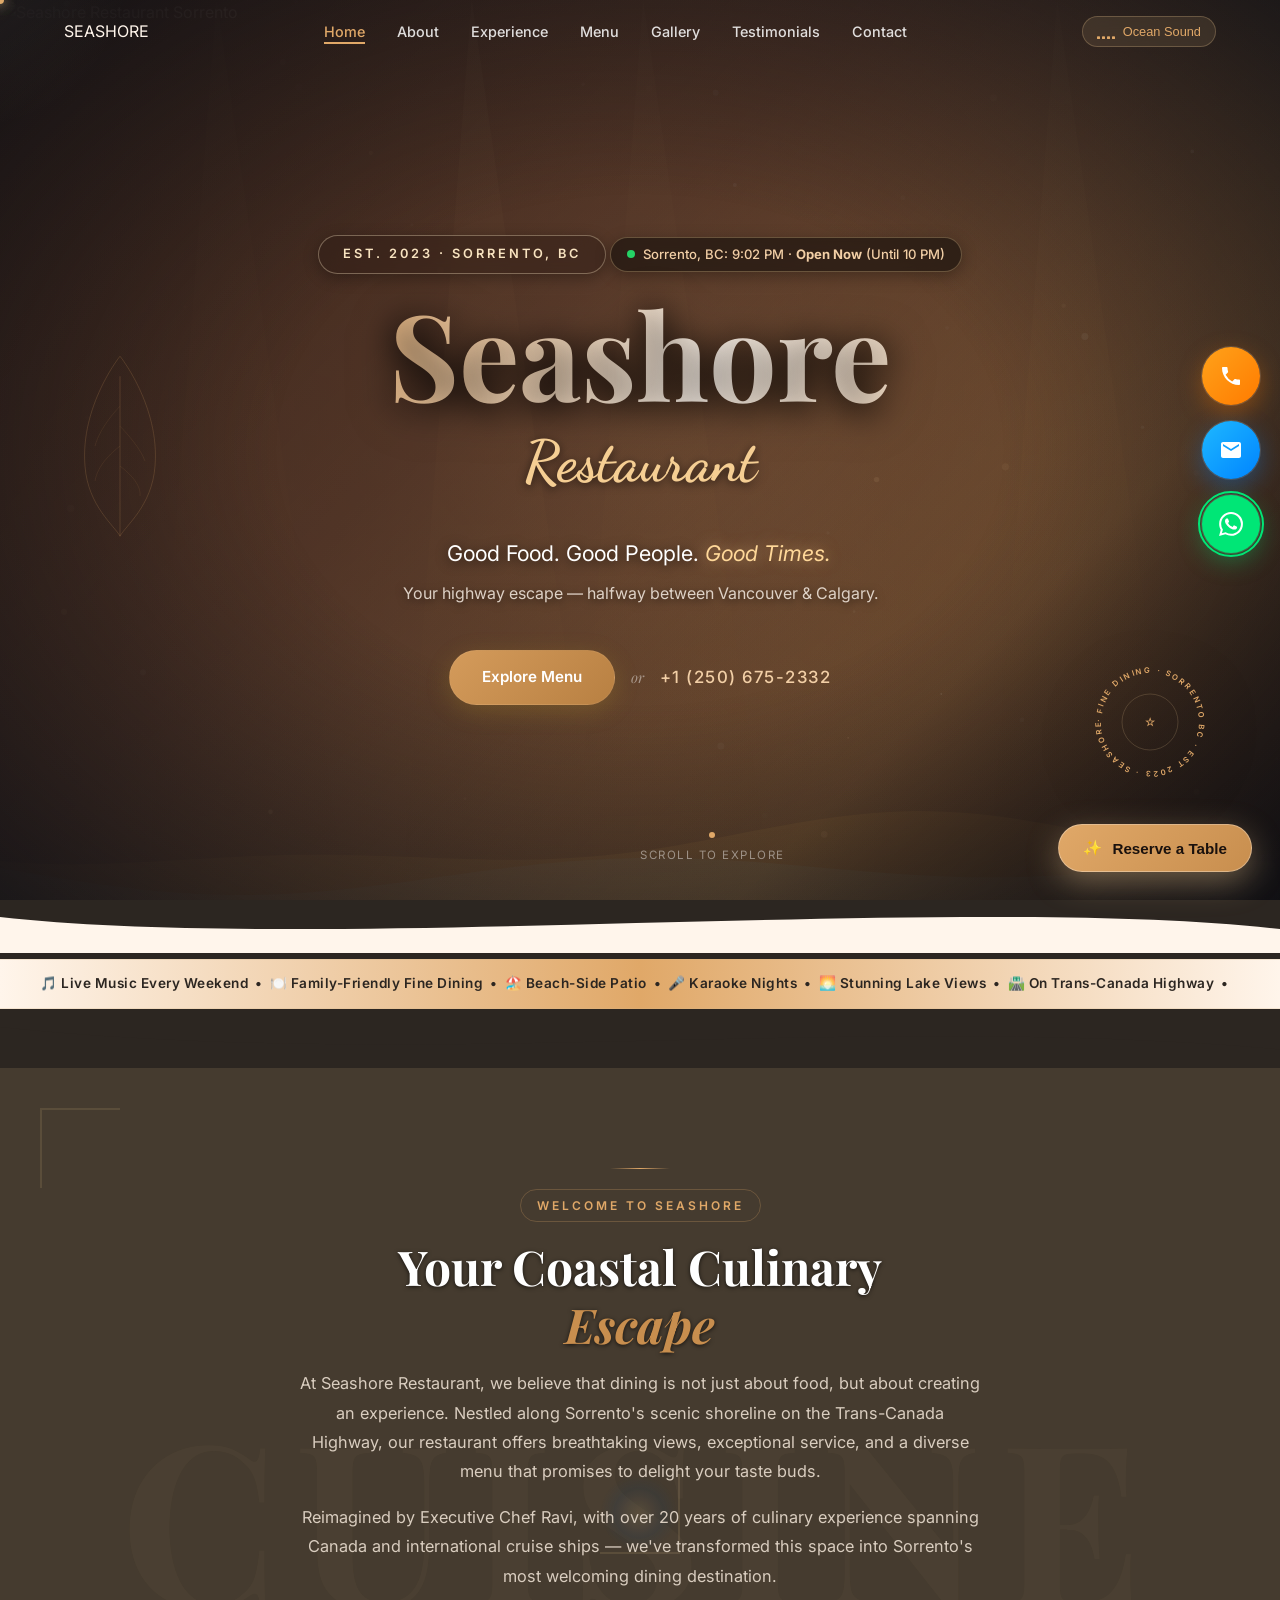
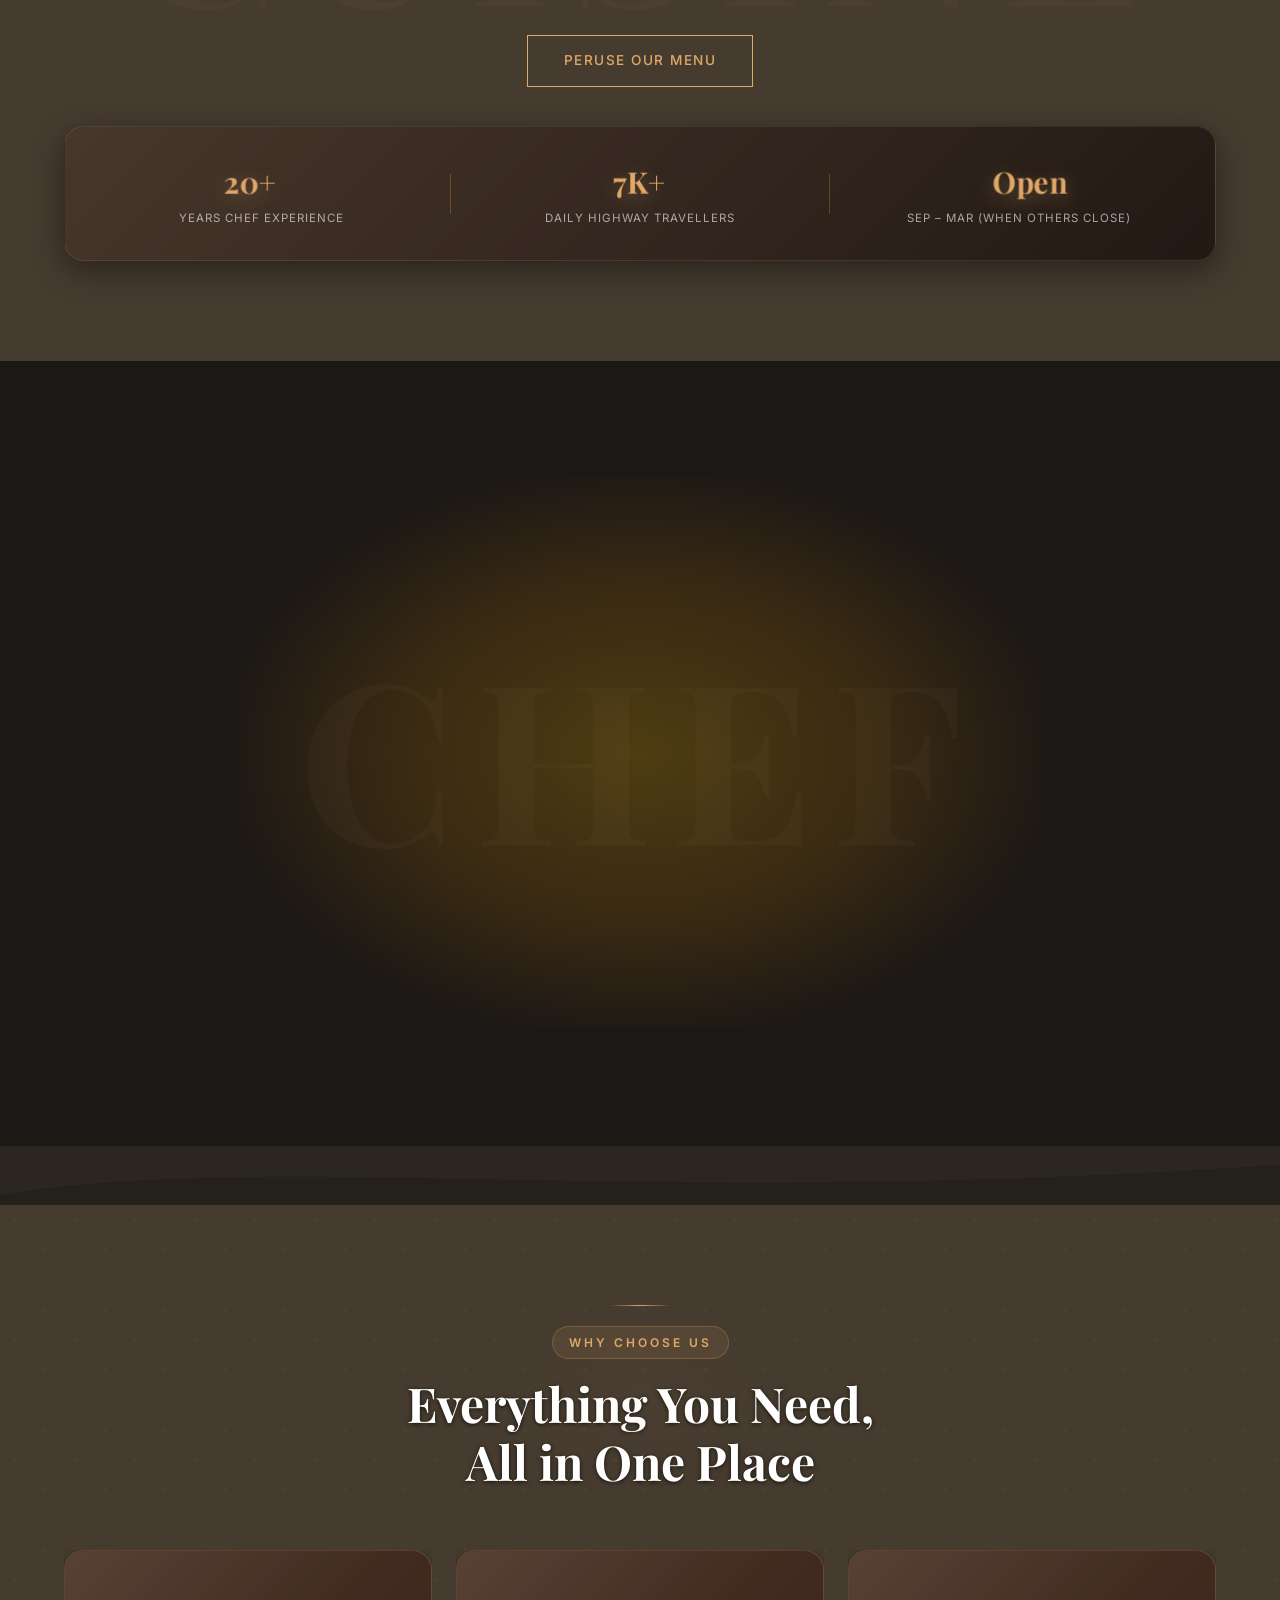
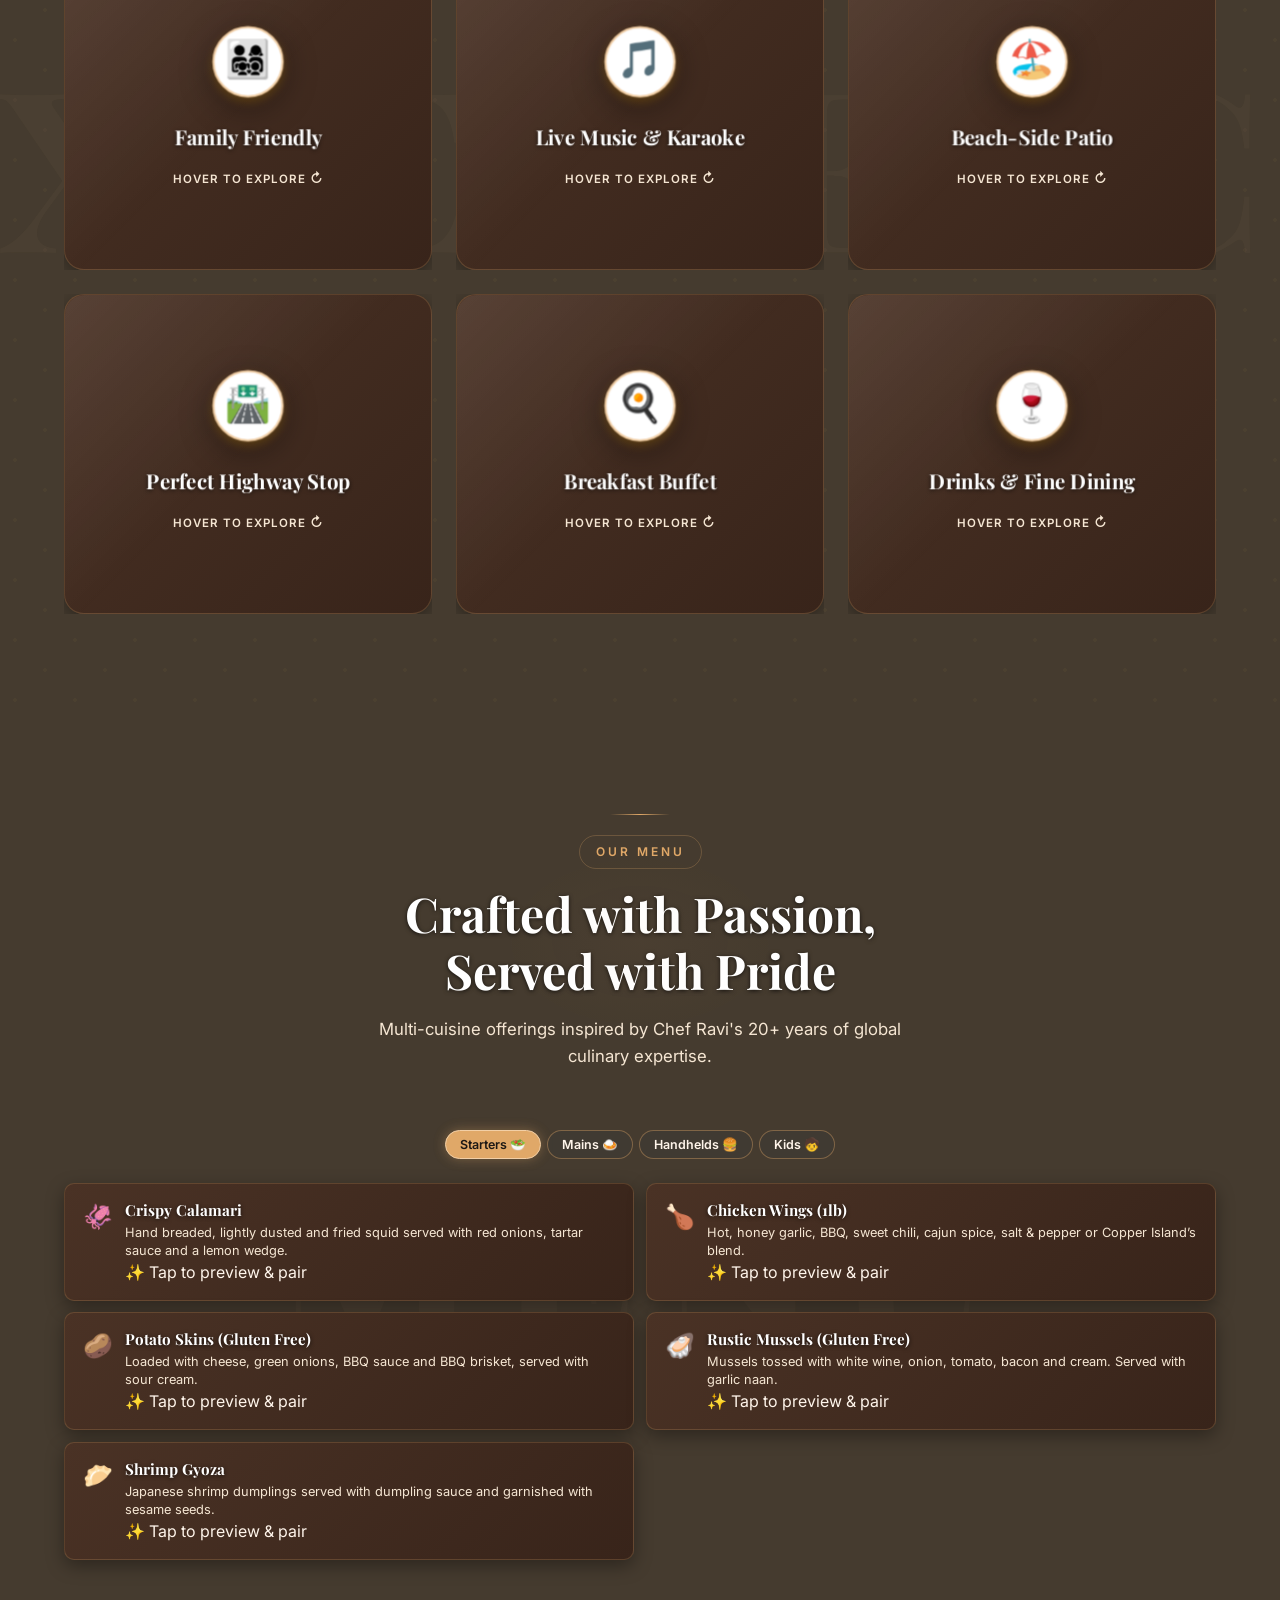
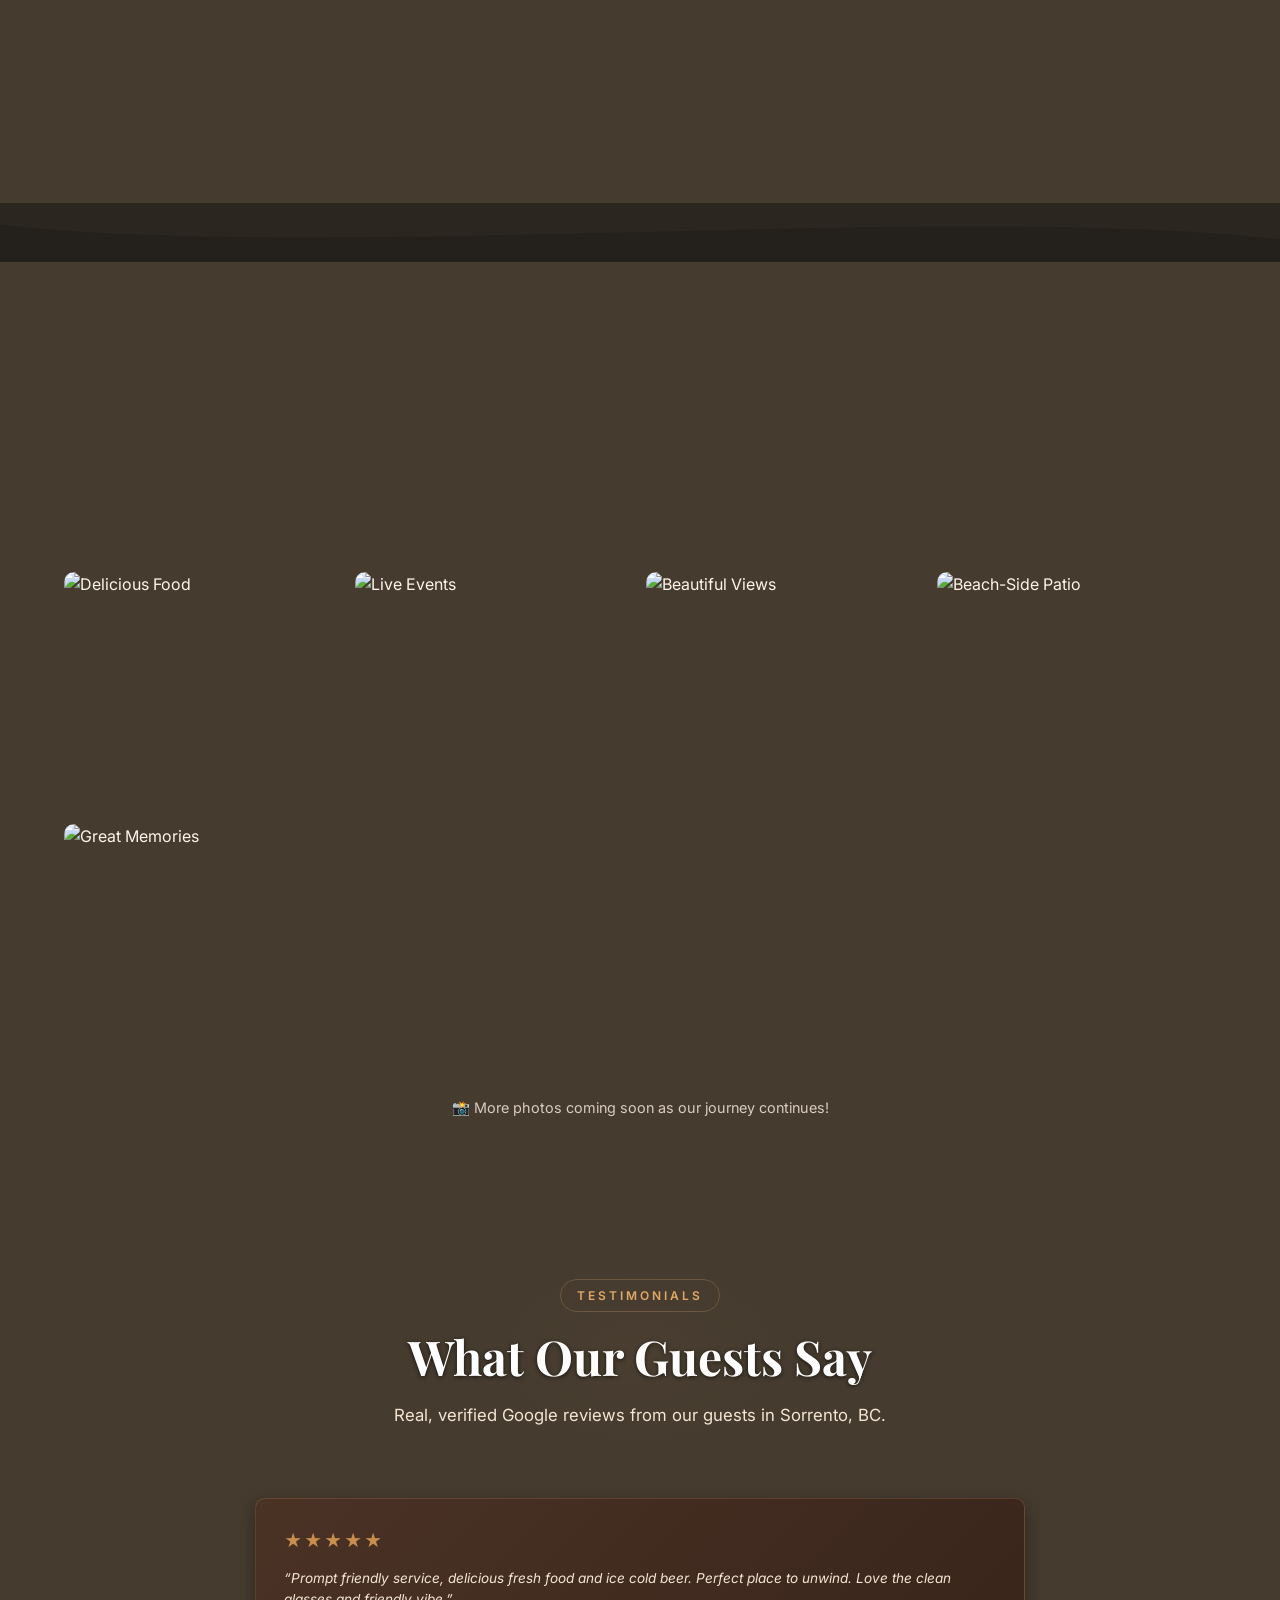
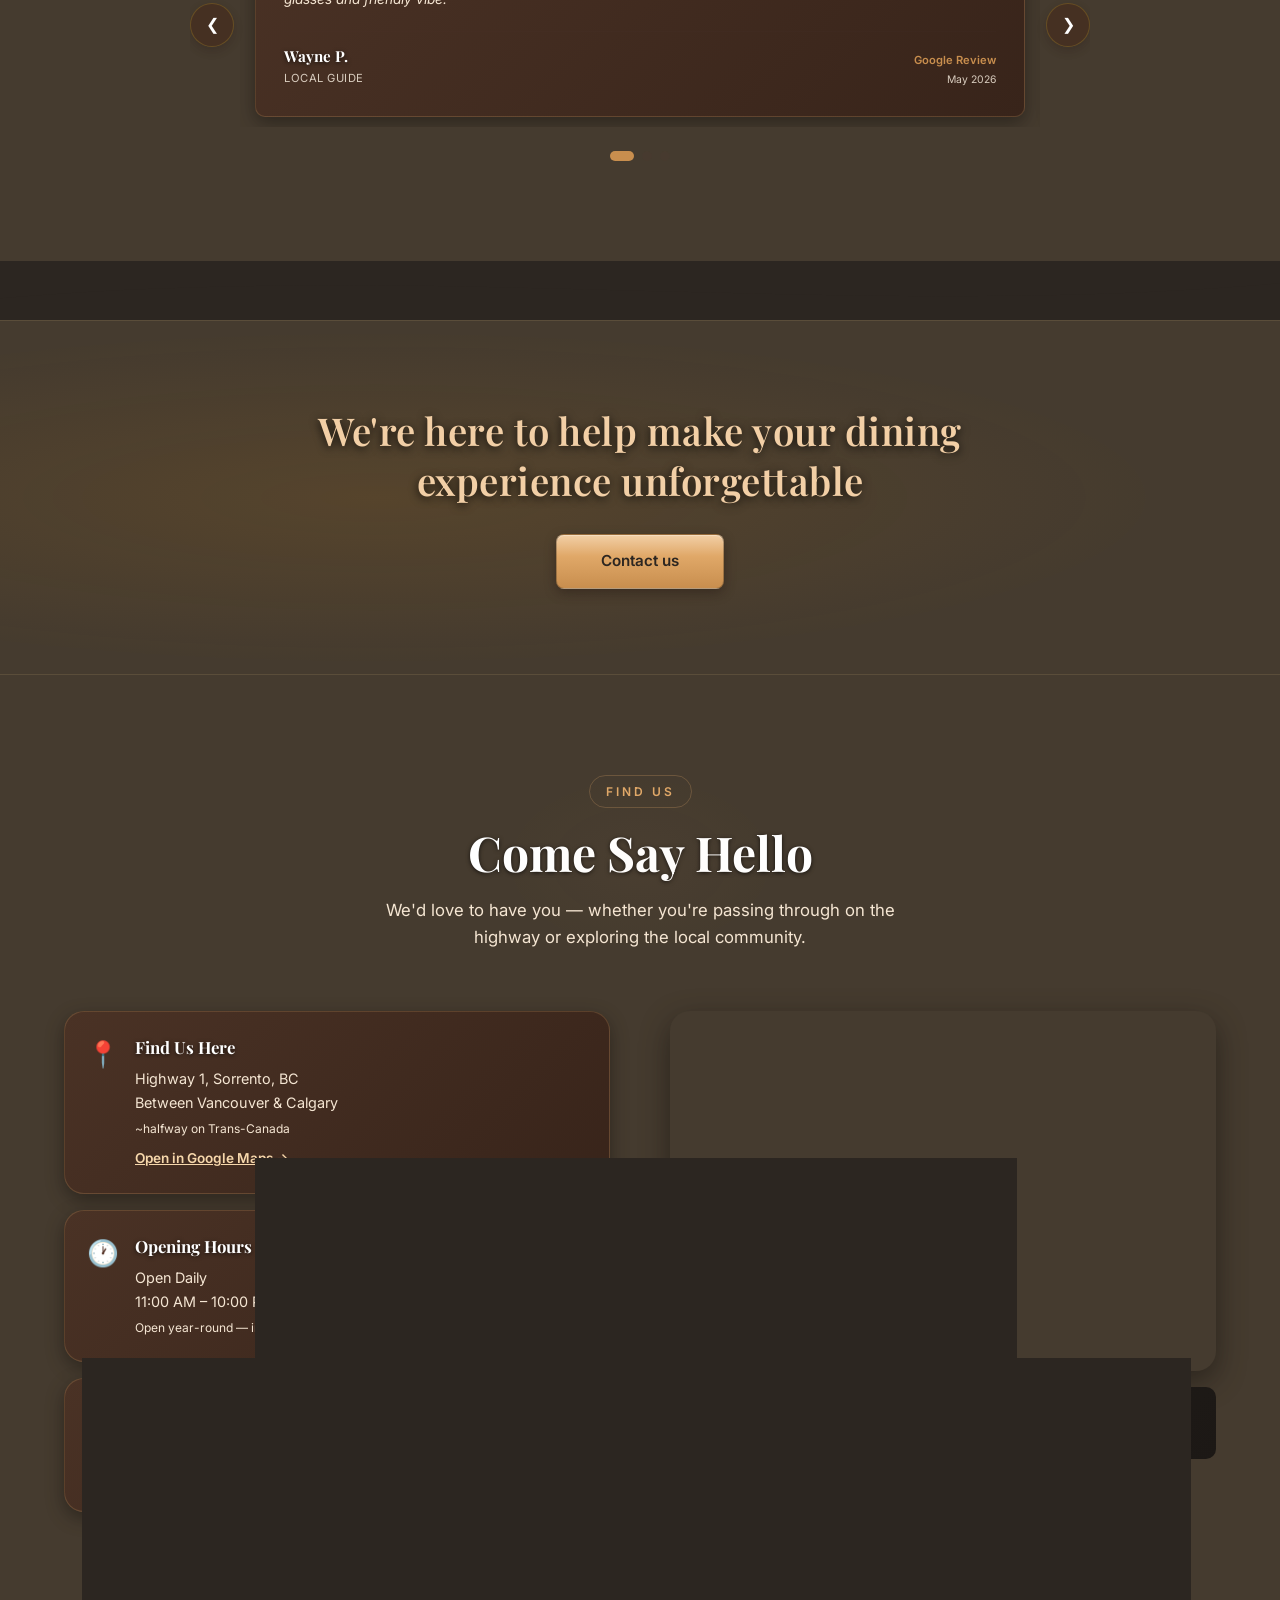
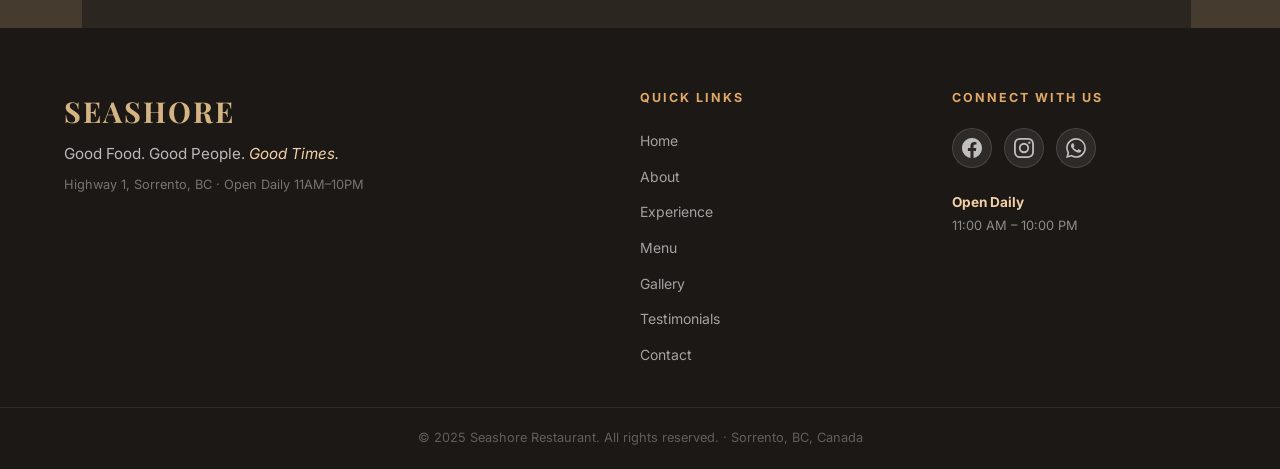
==== commit 19b7a9b1: "Update metadata og:url to permanent GitHub Pages link" ====
--- a/index.html
+++ b/index.html
@@ -13,7 +13,7 @@
   <meta property="og:description"
     content="Good Food. Good People. Good Times. The only full-service restaurant on the Trans-Canada Highway between Vancouver & Calgary." />
   <meta property="og:type" content="website" />
-  <meta property="og:url" content="https://seasore-restaurant-sorrento.surge.sh/" />
+  <meta property="og:url" content="https://kartikk083.github.io/seasore-pwl/" />
   <meta property="og:image"
     content="https://images.unsplash.com/photo-1517248135467-4c7edcad34c4?auto=format&fit=crop&w=1200&q=80" />
   <meta property="og:image:width" content="1200" />
